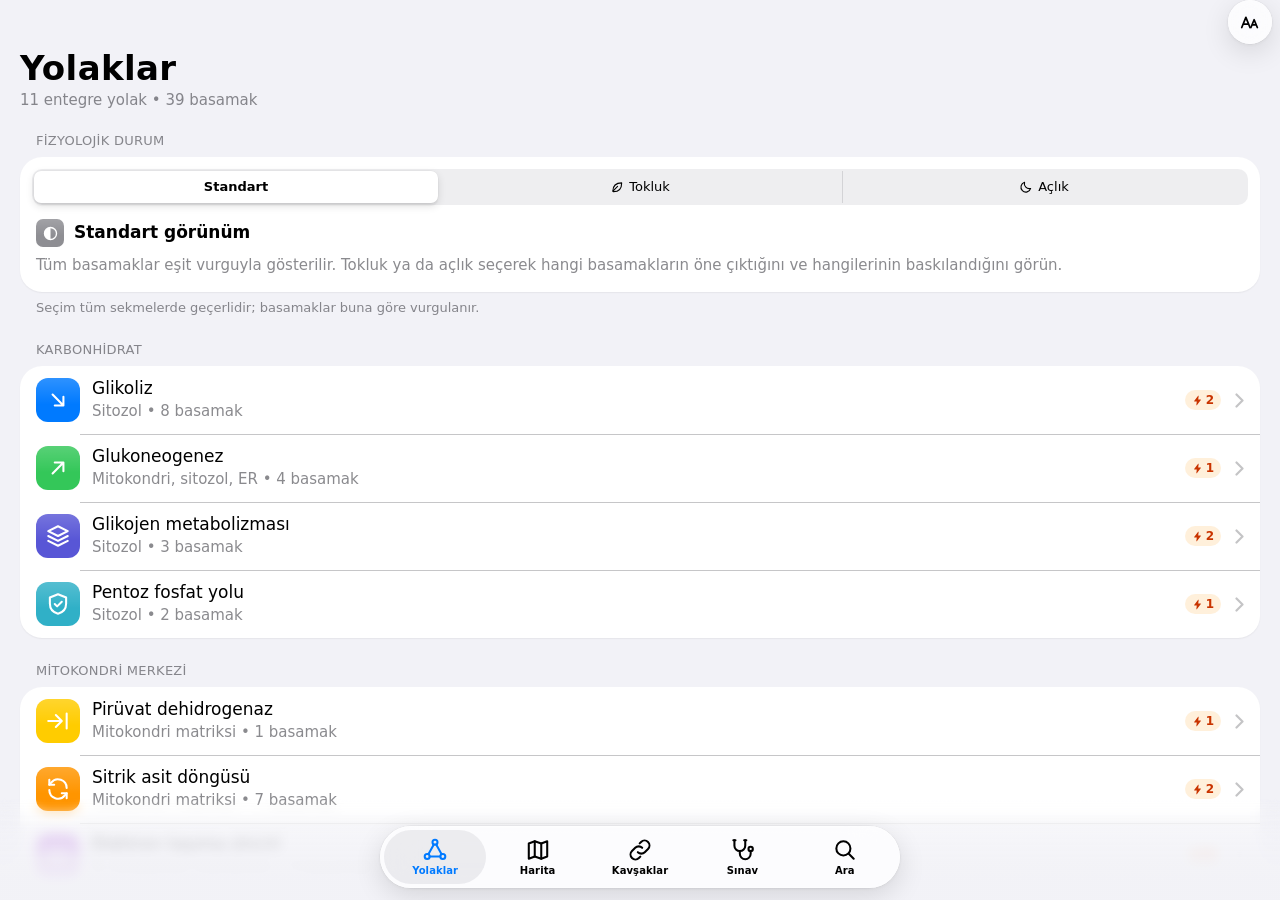
==== index.html @ 9efd6f94 "Metabolizma iPhone uygulaması: ilk yayın Entegre metabolizma yolakları atlası (PWA): yolaklar, harit" ====
<!DOCTYPE html>
<html lang="tr">
<head>
  <meta charset="UTF-8">
  <meta name="viewport" content="width=device-width, initial-scale=1, viewport-fit=cover">
  <meta name="apple-mobile-web-app-capable" content="yes">
  <meta name="mobile-web-app-capable" content="yes">
  <meta name="apple-mobile-web-app-status-bar-style" content="default">
  <meta name="apple-mobile-web-app-title" content="Metabolizma">
  <meta name="theme-color" content="#F2F2F7">
  <meta name="format-detection" content="telephone=no">
  <meta name="description" content="Entegre metabolizma yolakları, şema dışı (+) aktivatör ve (−) inhibitör regülasyonu, kavşaklar ve klinik korelasyon atlası.">
  <title>Metabolizma</title>
  <link rel="manifest" href="manifest.webmanifest">
  <link rel="apple-touch-icon" href="icon-180.png">
  <link rel="icon" type="image/png" sizes="192x192" href="icon-192.png">
  <style>
/* ==== tokens.css ==== */
/* =====================================================================
   METABOLİZMA — Tasarım Dili Token'ları
   iOS sistem renkleri, Dynamic Type ölçeği, 4pt ızgara, materyaller, hareket.
   Tüm bileşenler YALNIZCA bu değişkenleri kullanır; ham renk yazılmaz.
   ===================================================================== */

:root {
  color-scheme: light dark;

  /* ---- Etiket (metin) renkleri ---- */
  --label: #000000;
  --label-2: rgba(60, 60, 67, 0.60);
  --label-3: rgba(60, 60, 67, 0.30);
  --label-4: rgba(60, 60, 67, 0.18);

  /* ---- Arka planlar (gruplu) ---- */
  --bg: #F2F2F7;              /* systemGroupedBackground */
  --bg-elevated: #FFFFFF;     /* secondarySystemGroupedBackground — kart/hücre */
  --bg-elevated-2: #F2F2F7;   /* tertiarySystemGroupedBackground — kart içi kutu */
  --bg-plain: #FFFFFF;        /* systemBackground */

  /* ---- Dolgular & ayırıcılar ---- */
  --fill: rgba(120, 120, 128, 0.20);
  --fill-2: rgba(120, 120, 128, 0.16);
  --fill-3: rgba(118, 118, 128, 0.12);
  --fill-4: rgba(116, 116, 128, 0.08);
  --separator: rgba(60, 60, 67, 0.29);
  --separator-opaque: #C6C6C8;

  /* ---- Sistem renkleri ---- */
  --red: #FF3B30;
  --orange: #FF9500;
  --yellow: #FFCC00;
  --green: #34C759;
  --mint: #00C7BE;
  --teal: #30B0C7;
  --cyan: #32ADE6;
  --blue: #007AFF;
  --indigo: #5856D6;
  --purple: #AF52DE;
  --pink: #FF2D55;
  --brown: #A2845E;
  --gray: #8E8E93;

  /* Renkli metin (beyaz zemin üstünde okunur koyu tonlar) */
  --green-text: #248A3D;
  --red-text: #D70015;
  --orange-text: #C93400;
  --purple-text: #8944AB;
  --indigo-text: #3634A3;
  --teal-text: #0071A4;

  /* ---- Anlamsal roller (uygulamaya özgü) ---- */
  --tint: var(--blue);                 /* uygulama vurgu rengi */
  --activator: var(--green);           /* (+) şema dışı aktivatör */
  --activator-text: var(--green-text);
  --inhibitor: var(--red);             /* (−) şema dışı inhibitör / toksin */
  --inhibitor-text: var(--red-text);
  --rate: var(--orange);               /* ⚡ hız kısıtlayıcı basamak */
  --rate-text: var(--orange-text);
  --junction: var(--teal);             /* kavşak / yolak köprüsü */
  --junction-text: var(--teal-text);
  --clinical: var(--purple);           /* klinik korelasyon */
  --clinical-text: var(--purple-text);
  --fed: var(--green);                 /* tokluk / insülin */
  --fasting: var(--indigo);            /* açlık / glukagon */
  --fasting-text: var(--indigo-text);

  /* Renkli yumuşak zemin (rozet / kutu arka planı) */
  --tint-soft: color-mix(in srgb, var(--tint) 12%, transparent);
  --activator-soft: color-mix(in srgb, var(--activator) 13%, transparent);
  --inhibitor-soft: color-mix(in srgb, var(--inhibitor) 11%, transparent);
  --rate-soft: color-mix(in srgb, var(--rate) 14%, transparent);
  --junction-soft: color-mix(in srgb, var(--junction) 13%, transparent);
  --clinical-soft: color-mix(in srgb, var(--clinical) 11%, transparent);
  --fasting-soft: color-mix(in srgb, var(--fasting) 13%, transparent);

  /* ---- Materyaller (Liquid Glass) ---- */
  --glass-bg: rgba(255, 255, 255, 0.72);
  --glass-bg-strong: rgba(249, 249, 251, 0.86);
  --glass-border: rgba(255, 255, 255, 0.65);
  --glass-edge: rgba(0, 0, 0, 0.06);
  --glass-blur: saturate(180%) blur(22px);
  --bar-bg: rgba(242, 242, 247, 0.80);   /* kaydırınca beliren gezinti çubuğu */
  --scrim: rgba(0, 0, 0, 0.22);
  --sheet-bg: #F2F2F7;
  --sheet-card: #FFFFFF;
  --sheet-card-2: #F2F2F7;

  /* ---- Gölgeler ---- */
  --shadow-1: 0 1px 2px rgba(0, 0, 0, 0.04), 0 1px 1px rgba(0, 0, 0, 0.02);
  --shadow-float: 0 8px 28px rgba(0, 0, 0, 0.12), 0 1px 4px rgba(0, 0, 0, 0.06);
  --shadow-sheet: 0 -6px 40px rgba(0, 0, 0, 0.16);

  /* ---- Tipografi (Dynamic Type "Large" ölçeği; 1rem = Body) ---- */
  --font: -apple-system, BlinkMacSystemFont, "SF Pro Text", "SF Pro", system-ui, "Helvetica Neue", "Segoe UI", Roboto, sans-serif;
  --font-rounded: ui-rounded, "SF Pro Rounded", -apple-system, system-ui, sans-serif;
  --font-mono: ui-monospace, "SF Mono", SFMono-Regular, Menlo, Consolas, monospace;
  --ts: 1;  /* kullanıcı yazı boyutu çarpanı (Görünüm ayarı) */
  --fs-large-title: calc(2.000rem * var(--ts));   /* 34 */
  --fs-title1:      calc(1.647rem * var(--ts));   /* 28 */
  --fs-title2:      calc(1.294rem * var(--ts));   /* 22 */
  --fs-title3:      calc(1.176rem * var(--ts));   /* 20 */
  --fs-headline:    calc(1.000rem * var(--ts));   /* 17 semibold */
  --fs-body:        calc(1.000rem * var(--ts));   /* 17 */
  --fs-callout:     calc(0.941rem * var(--ts));   /* 16 */
  --fs-subhead:     calc(0.882rem * var(--ts));   /* 15 */
  --fs-footnote:    calc(0.765rem * var(--ts));   /* 13 */
  --fs-caption1:    calc(0.706rem * var(--ts));   /* 12 */
  --fs-caption2:    calc(0.647rem * var(--ts));   /* 11 */

  /* ---- Boşluk (4pt ızgara) ---- */
  --s1: 4px;  --s2: 8px;  --s3: 12px; --s4: 16px;
  --s5: 20px; --s6: 24px; --s8: 32px; --s10: 40px;
  --margin: 16px;            /* yatay sayfa kenar boşluğu */

  /* ---- Köşe yarıçapları (sürekli eğri hissi için büyük değerler) ---- */
  --r-xs: 6px;    /* rozet */
  --r-sm: 10px;   /* kart içi kutu */
  --r-md: 14px;   /* küçük kart, ikon karesi büyük */
  --r-lg: 22px;   /* gruplu liste bölümü, kart */
  --r-xl: 28px;   /* hero, sheet */
  --r-pill: 999px;

  /* ---- Ölçüler ---- */
  --nav-h: 44px;
  --tabbar-h: 62px;
  --tabbar-gap: 8px;
  --safe-top: env(safe-area-inset-top, 0px);
  --safe-bottom: env(safe-area-inset-bottom, 0px);
  --safe-left: env(safe-area-inset-left, 0px);
  --safe-right: env(safe-area-inset-right, 0px);
  --content-bottom: calc(var(--tabbar-h) + max(var(--safe-bottom), 12px) + var(--s6));

  /* ---- Hareket ---- */
  --ease-ios: cubic-bezier(0.32, 0.72, 0, 1);      /* push / sheet */
  --ease-out: cubic-bezier(0.22, 1, 0.36, 1);
  --spring: cubic-bezier(0.34, 1.36, 0.64, 1);     /* hafif sıçrama */
  --dur-1: 120ms;   /* dokunma geri bildirimi */
  --dur-2: 240ms;   /* küçük geçiş */
  --dur-3: 420ms;   /* sayfa push/pop */
  --dur-4: 500ms;   /* sheet */
}

@media (min-width: 428px) { :root { --margin: 20px; } }

/* ---------------------------- KOYU MOD ------------------------------- */
@media (prefers-color-scheme: dark) {
  :root:not([data-theme="light"]) {
    --label: #FFFFFF;
    --label-2: rgba(235, 235, 245, 0.60);
    --label-3: rgba(235, 235, 245, 0.30);
    --label-4: rgba(235, 235, 245, 0.16);
    --bg: #000000;
    --bg-elevated: #1C1C1E;
    --bg-elevated-2: #2C2C2E;
    --bg-plain: #000000;
    --fill: rgba(120, 120, 128, 0.36);
    --fill-2: rgba(120, 120, 128, 0.32);
    --fill-3: rgba(118, 118, 128, 0.24);
    --fill-4: rgba(118, 118, 128, 0.18);
    --separator: rgba(84, 84, 88, 0.60);
    --separator-opaque: #38383A;
    --red: #FF453A; --orange: #FF9F0A; --yellow: #FFD60A; --green: #30D158;
    --mint: #63E6E2; --teal: #40C8E0; --cyan: #64D2FF; --blue: #0A84FF;
    --indigo: #5E5CE6; --purple: #BF5AF2; --pink: #FF375F; --brown: #AC8E68;
    --green-text: #30D158; --red-text: #FF6961; --orange-text: #FFB340;
    --purple-text: #DA8FFF; --indigo-text: #9F9DFF; --teal-text: #5DE6FF;
    --glass-bg: rgba(40, 40, 44, 0.62);
    --glass-bg-strong: rgba(30, 30, 32, 0.84);
    --glass-border: rgba(255, 255, 255, 0.14);
    --glass-edge: rgba(0, 0, 0, 0.5);
    --bar-bg: rgba(18, 18, 20, 0.78);
    --scrim: rgba(0, 0, 0, 0.48);
  --sheet-bg: #1C1C1E;
  --sheet-card: #2C2C2E;
  --sheet-card-2: #3A3A3C;
    --sheet-bg: #1C1C1E;
    --sheet-card: #2C2C2E;
    --sheet-card-2: #3A3A3C;
    --shadow-1: none;
    --shadow-float: 0 10px 30px rgba(0, 0, 0, 0.55), 0 1px 4px rgba(0, 0, 0, 0.4);
    --shadow-sheet: 0 -6px 40px rgba(0, 0, 0, 0.6);
  }
}
:root[data-theme="dark"] {
  --label: #FFFFFF;
  --label-2: rgba(235, 235, 245, 0.60);
  --label-3: rgba(235, 235, 245, 0.30);
  --label-4: rgba(235, 235, 245, 0.16);
  --bg: #000000;
  --bg-elevated: #1C1C1E;
  --bg-elevated-2: #2C2C2E;
  --bg-plain: #000000;
  --fill: rgba(120, 120, 128, 0.36);
  --fill-2: rgba(120, 120, 128, 0.32);
  --fill-3: rgba(118, 118, 128, 0.24);
  --fill-4: rgba(118, 118, 128, 0.18);
  --separator: rgba(84, 84, 88, 0.60);
  --separator-opaque: #38383A;
  --red: #FF453A; --orange: #FF9F0A; --yellow: #FFD60A; --green: #30D158;
  --mint: #63E6E2; --teal: #40C8E0; --cyan: #64D2FF; --blue: #0A84FF;
  --indigo: #5E5CE6; --purple: #BF5AF2; --pink: #FF375F; --brown: #AC8E68;
  --green-text: #30D158; --red-text: #FF6961; --orange-text: #FFB340;
  --purple-text: #DA8FFF; --indigo-text: #9F9DFF; --teal-text: #5DE6FF;
  --glass-bg: rgba(40, 40, 44, 0.62);
  --glass-bg-strong: rgba(30, 30, 32, 0.84);
  --glass-border: rgba(255, 255, 255, 0.14);
  --glass-edge: rgba(0, 0, 0, 0.5);
  --bar-bg: rgba(18, 18, 20, 0.78);
  --scrim: rgba(0, 0, 0, 0.48);
  --sheet-bg: #1C1C1E;
  --sheet-card: #2C2C2E;
  --sheet-card-2: #3A3A3C;
  --shadow-1: none;
  --shadow-float: 0 10px 30px rgba(0, 0, 0, 0.55), 0 1px 4px rgba(0, 0, 0, 0.4);
  --shadow-sheet: 0 -6px 40px rgba(0, 0, 0, 0.6);
}

@media (prefers-reduced-motion: reduce) {
  :root { --dur-1: 0ms; --dur-2: 0ms; --dur-3: 0ms; --dur-4: 0ms; }
}

/* ==== components.css ==== */
/* =====================================================================
   METABOLİZMA — Bileşen Kütüphanesi
   Kabuk, gezinti, sekme çubuğu, gruplu listeler, rozetler, kontroller, sheet.
   ===================================================================== */

*, *::before, *::after { box-sizing: border-box; }
html {
  font-size: 17px;
  -webkit-text-size-adjust: 100%;
  text-size-adjust: 100%;
  -webkit-tap-highlight-color: transparent;
  height: 100%;
  background: var(--bg);
}
html.ios-dynamic-type { font: -apple-system-body; }
body {
  margin: 0;
  height: 100%;
  overflow: hidden;
  overscroll-behavior: none;
  background: var(--bg);
  color: var(--label);
  font-family: var(--font);
  font-size: var(--fs-body);
  line-height: 1.294;
  -webkit-font-smoothing: antialiased;
  -moz-osx-font-smoothing: grayscale;
  font-feature-settings: "kern";
}
button { font: inherit; color: inherit; background: none; border: 0; padding: 0; margin: 0; cursor: pointer; text-align: inherit; }
input { font: inherit; color: inherit; }
img, svg { display: block; }
:focus-visible { outline: 2px solid var(--tint); outline-offset: 2px; border-radius: 6px; }
::selection { background: color-mix(in srgb, var(--tint) 28%, transparent); }

/* ---- Tipografi sınıfları ---- */
.t-large-title { font-size: var(--fs-large-title); line-height: 1.206; font-weight: 700; letter-spacing: 0.011em; }
.t-title1 { font-size: var(--fs-title1); line-height: 1.214; font-weight: 700; }
.t-title2 { font-size: var(--fs-title2); line-height: 1.273; font-weight: 700; }
.t-title3 { font-size: var(--fs-title3); line-height: 1.25; font-weight: 600; }
.t-headline { font-size: var(--fs-headline); line-height: 1.294; font-weight: 600; }
.t-body { font-size: var(--fs-body); line-height: 1.38; }
.t-callout { font-size: var(--fs-callout); line-height: 1.375; }
.t-subhead { font-size: var(--fs-subhead); line-height: 1.4; }
.t-footnote { font-size: var(--fs-footnote); line-height: 1.385; }
.t-caption1 { font-size: var(--fs-caption1); line-height: 1.333; }
.t-caption2 { font-size: var(--fs-caption2); line-height: 1.2; letter-spacing: 0.006em; }
.t-mono { font-family: var(--font-mono); font-size: 0.94em; }
.t-rounded { font-family: var(--font-rounded); }
.c-2 { color: var(--label-2); }
.c-3 { color: var(--label-3); }
.c-tint { color: var(--tint); }
.c-act { color: var(--activator-text); }
.c-inh { color: var(--inhibitor-text); }
.c-rate { color: var(--rate-text); }
.c-jn { color: var(--junction-text); }
.c-clin { color: var(--clinical-text); }
.w-semibold { font-weight: 600; }
.w-bold { font-weight: 700; }
.reading { font-size: var(--fs-body); line-height: 1.47; } /* uzun okuma metni */
.hidden { display: none !important; }
.sr-only { position: absolute; width: 1px; height: 1px; overflow: hidden; clip: rect(0 0 0 0); white-space: nowrap; }

mark.hl {
  background: color-mix(in srgb, var(--yellow) 45%, transparent);
  color: inherit;
  border-radius: 3px;
  padding: 0 1px;
}

/* =====================================================================
   KABUK: sekmeler, gezinti yığını, sayfalar
   ===================================================================== */
#app { position: fixed; inset: 0; overflow: hidden; background: var(--bg); transition: transform var(--dur-4) var(--ease-ios), border-radius var(--dur-4) var(--ease-ios); }
html.has-sheet-large { background: #000; }
html.has-sheet-large body { background: #000; }
html.has-sheet-large #app { transform: translateY(calc(var(--safe-top) * 0.35)) scale(0.92); border-radius: 22px; }
.tab-scene { position: absolute; inset: 0; visibility: hidden; }
.tab-scene.is-active { visibility: visible; }

.page {
  position: absolute; inset: 0;
  background: var(--bg);
  will-change: transform;
  contain: layout paint;
}
.page.is-plain { background: var(--bg-plain); }
/* iOS 26 kaydırma kenarı efekti: içerik alttaki yüzen çubukların altında yumuşakça kaybolur */
.page::after {
  content: ""; position: absolute; left: 0; right: 0; bottom: 0; z-index: 15;
  height: calc(var(--tabbar-h) + max(var(--safe-bottom), 12px) + 28px);
  --edge: var(--bg);
  background: linear-gradient(to bottom, color-mix(in srgb, var(--edge) 0%, transparent), color-mix(in srgb, var(--edge) 70%, transparent) 30%, color-mix(in srgb, var(--edge) 92%, transparent) 60%, var(--edge));
  -webkit-backdrop-filter: blur(6px); backdrop-filter: blur(6px);
  -webkit-mask-image: linear-gradient(to bottom, transparent, #000 35%);
  mask-image: linear-gradient(to bottom, transparent, #000 35%);
  pointer-events: none;
}
.page.is-plain::after { --edge: var(--bg-plain); }
.page.has-toolbar::after { height: calc(var(--tabbar-h) + max(var(--safe-bottom), 12px) + 90px); }
.page.is-fullbleed::after { display: none; }
.page-scroll {
  position: absolute; inset: 0;
  overflow-y: auto; overflow-x: hidden;
  -webkit-overflow-scrolling: touch;
  overscroll-behavior-y: contain;
  padding-top: calc(var(--safe-top) + var(--nav-h));
  padding-bottom: var(--content-bottom);
  padding-left: var(--safe-left);
  padding-right: var(--safe-right);
}
.page.is-fullbleed .page-scroll { padding: 0; overflow: hidden; }
.page-content { padding: 0 var(--margin); }
.page-content.is-flush { padding: 0; }

/* push / pop geçişleri (iOS paralaks) */
.page.anim { transition: transform var(--dur-3) var(--ease-ios), filter var(--dur-3) var(--ease-ios); }
.page.is-offright { transform: translate3d(100%, 0, 0); }
.page.is-behind { transform: translate3d(-28%, 0, 0); filter: brightness(0.92); pointer-events: none; }
.page.is-current { transform: translate3d(0, 0, 0); }
.page.is-current.has-shadow { box-shadow: -10px 0 30px rgba(0, 0, 0, 0.12); }

/* ---- Gezinti çubuğu ---- */
.navbar {
  position: absolute; top: 0; left: 0; right: 0; z-index: 20;
  height: calc(var(--safe-top) + var(--nav-h));
  padding: var(--safe-top) calc(var(--s2) + var(--safe-right)) 0 calc(var(--s2) + var(--safe-left));
  display: grid;
  grid-template-columns: minmax(0, 1fr) auto minmax(0, 1fr);
  align-items: center;
  gap: var(--s2);
  pointer-events: none;
}
.navbar > * { pointer-events: auto; }
.navbar::before {
  content: ""; position: absolute; inset: 0; z-index: -1;
  background: var(--bar-bg);
  -webkit-backdrop-filter: var(--glass-blur); backdrop-filter: var(--glass-blur);
  border-bottom: 0.5px solid var(--separator);
  opacity: 0; transition: opacity var(--dur-2) ease;
}
.navbar.is-scrolled::before, .navbar.is-solid::before { opacity: 1; }
.navbar.is-clear::before { display: none; }
.nav-leading { display: flex; align-items: center; justify-self: start; min-width: 0; gap: var(--s2); }
.nav-trailing { display: flex; align-items: center; justify-self: end; gap: var(--s2); }
.nav-title {
  font-size: 17px; font-weight: 600; line-height: 22px;
  white-space: nowrap; overflow: hidden; text-overflow: ellipsis;
  max-width: 56vw; text-align: center;
  opacity: 0; transform: translateY(4px);
  transition: opacity var(--dur-2) ease, transform var(--dur-2) var(--ease-out);
}
.navbar.is-scrolled .nav-title, .navbar.show-title .nav-title { opacity: 1; transform: none; }

/* Liquid Glass dairesel buton */
.glass-btn {
  height: 44px; min-width: 44px; padding: 0 12px;
  display: inline-flex; align-items: center; justify-content: center; gap: 6px;
  border-radius: var(--r-pill);
  background: var(--glass-bg);
  -webkit-backdrop-filter: var(--glass-blur); backdrop-filter: var(--glass-blur);
  box-shadow: inset 0 0 0 0.5px var(--glass-border), 0 0 0 0.5px var(--glass-edge), var(--shadow-float);
  color: var(--label);
  font-size: 17px; font-weight: 500;
  transition: transform var(--dur-1) ease, background var(--dur-1) ease;
}
.glass-btn.is-icon { width: 44px; padding: 0; }
.glass-btn.is-tint { color: var(--tint); }
.glass-btn:active { transform: scale(0.92); }
.glass-btn svg { width: 22px; height: 22px; }
.glass-btn.is-on { background: var(--tint); color: #fff; }

/* Büyük başlık bloğu */
.large-title-wrap { padding: var(--s1) var(--margin) var(--s2); }
.large-title-wrap .t-large-title { margin: 0; }
.large-title-sub { margin: 2px 0 0; color: var(--label-2); font-size: var(--fs-subhead); }

/* ---- Sekme çubuğu (yüzen kapsül) ---- */
.tabbar {
  position: fixed; z-index: 60;
  left: calc(var(--margin) + var(--safe-left));
  right: calc(var(--margin) + var(--safe-right));
  bottom: max(calc(var(--safe-bottom) - 6px), 12px);
  height: var(--tabbar-h);
  max-width: 520px; margin: 0 auto;
  display: grid; grid-auto-flow: column; grid-auto-columns: 1fr;
  padding: 4px;
  border-radius: var(--r-pill);
  background: var(--glass-bg);
  -webkit-backdrop-filter: var(--glass-blur); backdrop-filter: var(--glass-blur);
  box-shadow: inset 0 0 0 0.5px var(--glass-border), 0 0 0 0.5px var(--glass-edge), var(--shadow-float);
  transition: transform var(--dur-3) var(--ease-ios), opacity var(--dur-2) ease;
}
.tabbar.is-hidden { transform: translateY(140%); opacity: 0; pointer-events: none; }
.tab-item {
  position: relative;
  display: flex; flex-direction: column; align-items: center; justify-content: center; gap: 2px;
  border-radius: var(--r-pill);
  color: var(--label);
  font-size: 10px; font-weight: 600; letter-spacing: 0.01em;
  transition: color var(--dur-2) ease, transform var(--dur-1) ease;
}
.tab-item svg { width: 26px; height: 26px; }
.tab-item::before {
  content: ""; position: absolute; inset: 0; z-index: -1;
  border-radius: inherit; background: var(--fill-3);
  opacity: 0; transform: scale(0.85);
  transition: opacity var(--dur-2) ease, transform var(--dur-2) var(--spring);
}
.tab-item.is-active { color: var(--tint); }
.tab-item.is-active::before { opacity: 1; transform: none; }
.tab-item:active { transform: scale(0.94); }

/* =====================================================================
   GRUPLU LİSTE (inset grouped)
   ===================================================================== */
.section { margin: 0 0 var(--s6); }
.section-header {
  margin: 0 var(--s4) 7px;
  font-size: var(--fs-footnote); line-height: 18px;
  color: var(--label-2); text-transform: uppercase; letter-spacing: 0.02em; font-weight: 400;
}
.section-header.is-prominent {
  margin: 0 var(--s1) var(--s2);
  text-transform: none; letter-spacing: 0;
  font-size: var(--fs-title3); line-height: 1.25; font-weight: 700; color: var(--label);
}
.section-footer { margin: 7px var(--s4) 0; font-size: var(--fs-footnote); line-height: 1.385; color: var(--label-2); }
.list {
  background: var(--bg-elevated);
  border-radius: var(--r-lg);
  overflow: hidden;
  box-shadow: var(--shadow-1);
}
.row {
  position: relative;
  display: flex; align-items: center; gap: var(--s3);
  min-height: 44px; width: 100%;
  padding: 11px var(--s4);
  text-align: left; color: var(--label);
  transition: background-color var(--dur-1) ease;
}
.row.is-tall { padding-top: 12px; padding-bottom: 12px; align-items: center; }
.row.is-top { align-items: flex-start; }
button.row:active, a.row:active, .row.is-tappable:active { background: var(--fill-3); transition: none; }
.row + .row::before {
  content: ""; position: absolute; top: 0; right: 0;
  left: var(--row-inset, var(--s4));
  border-top: 0.5px solid var(--separator);
}
.list.has-icons { --row-inset: 60px; }
.row-body { flex: 1; min-width: 0; }
.row-title { font-size: var(--fs-body); line-height: 1.294; }
.row-subtitle { font-size: var(--fs-subhead); line-height: 1.333; color: var(--label-2); margin-top: 2px; }
.row-subtitle.is-clamp { display: -webkit-box; -webkit-line-clamp: 2; -webkit-box-orient: vertical; overflow: hidden; }
.row-value { font-size: var(--fs-body); color: var(--label-2); flex-shrink: 0; }
.row-chevron { width: 9px; height: 15px; color: var(--label-3); flex-shrink: 0; margin-left: 2px; }
.row-accessory { display: flex; align-items: center; gap: 6px; flex-shrink: 0; }

/* Ayarlar uygulaması tarzı renkli ikon karesi */
.icon-tile {
  width: 30px; height: 30px; flex-shrink: 0;
  border-radius: 8px;
  display: grid; place-items: center;
  color: #fff; background: var(--tile, var(--gray));
  background-image: linear-gradient(180deg, rgba(255,255,255,0.18), rgba(255,255,255,0) 60%);
}
.icon-tile svg { width: 19px; height: 19px; }
.icon-tile.is-lg { width: 44px; height: 44px; border-radius: 12px; }
.icon-tile.is-lg svg { width: 26px; height: 26px; }
.icon-tile.is-xl { width: 64px; height: 64px; border-radius: 16px; }
.icon-tile.is-xl svg { width: 36px; height: 36px; }
.icon-tile.is-num { font-family: var(--font-rounded); font-weight: 700; font-size: 15px; }

/* =====================================================================
   KART, ROZET, ÇİP
   ===================================================================== */
.card {
  background: var(--bg-elevated);
  border-radius: var(--r-lg);
  padding: var(--s4);
  box-shadow: var(--shadow-1);
}
.card + .card { margin-top: var(--s3); }
.inset-box { background: var(--bg-elevated-2); border-radius: var(--r-sm); padding: var(--s3); }
.stack > * + * { margin-top: var(--s3); }
.stack-sm > * + * { margin-top: var(--s2); }
.hstack { display: flex; align-items: center; gap: var(--s2); }
.wrap { flex-wrap: wrap; }
.spacer { flex: 1; }

.badge {
  display: inline-flex; align-items: center; gap: 4px;
  height: 22px; padding: 0 8px;
  border-radius: var(--r-pill);
  font-size: var(--fs-caption1); font-weight: 600; line-height: 1; white-space: nowrap;
  background: var(--fill-3); color: var(--label-2);
}
.badge svg { width: 12px; height: 12px; }
.badge.is-rate { background: var(--rate-soft); color: var(--rate-text); }
.badge.is-act { background: var(--activator-soft); color: var(--activator-text); }
.badge.is-inh { background: var(--inhibitor-soft); color: var(--inhibitor-text); }
.badge.is-jn { background: var(--junction-soft); color: var(--junction-text); }
.badge.is-clin { background: var(--clinical-soft); color: var(--clinical-text); }
.badge.is-fed { background: var(--activator-soft); color: var(--activator-text); }
.badge.is-fast { background: var(--fasting-soft); color: var(--fasting-text); }
.badge.is-tint { background: var(--tint-soft); color: var(--tint); }
.badge.is-muted { background: var(--fill-4); color: var(--label-3); }

/* (+) / (−) işaret dairesi */
.sign {
  display: inline-grid; place-items: center; flex-shrink: 0;
  width: 20px; height: 20px; border-radius: 50%;
  font-family: var(--font-rounded); font-weight: 800; font-size: 14px; line-height: 1;
  color: #fff;
}
.sign.is-act { background: var(--activator); }
.sign.is-inh { background: var(--inhibitor); }
.sign.is-sm { width: 16px; height: 16px; font-size: 12px; }
.sign.is-lg { width: 28px; height: 28px; font-size: 18px; }

.chip {
  display: inline-flex; align-items: center; gap: 6px;
  height: 34px; padding: 0 14px;
  border-radius: var(--r-pill);
  background: var(--bg-elevated);
  box-shadow: inset 0 0 0 0.5px var(--separator);
  font-size: var(--fs-subhead); font-weight: 500; color: var(--label);
  white-space: nowrap;
  transition: transform var(--dur-1) ease, background var(--dur-1) ease;
}
.chip:active { transform: scale(0.95); background: var(--fill-3); }
.chip.is-on { background: var(--tint); color: #fff; box-shadow: none; }
.chip-row { display: flex; gap: var(--s2); overflow-x: auto; scrollbar-width: none; padding: 2px var(--margin); margin: 0 calc(-1 * var(--margin)); }
.chip-row::-webkit-scrollbar { display: none; }

/* =====================================================================
   KONTROLLER
   ===================================================================== */
/* Segmentli kontrol */
.segmented {
  position: relative;
  display: grid; grid-auto-flow: column; grid-auto-columns: 1fr;
  padding: 2px; border-radius: 9px; height: 32px;
  background: var(--fill-3);
  isolation: isolate;
}
.segmented.is-lg { height: 36px; border-radius: 10px; }
.segmented-thumb {
  position: absolute; top: 2px; bottom: 2px; left: 2px; z-index: -1;
  border-radius: 7px;
  background: var(--bg-plain);
  box-shadow: 0 3px 8px rgba(0, 0, 0, 0.12), 0 3px 1px rgba(0, 0, 0, 0.04), 0 0 0 0.5px rgba(0, 0, 0, 0.04);
  transition: transform var(--dur-3) var(--ease-ios), width var(--dur-3) var(--ease-ios);
}
:root[data-theme="dark"] .segmented-thumb { background: #636366; }
@media (prefers-color-scheme: dark) { :root:not([data-theme="light"]) .segmented-thumb { background: #636366; } }
.segmented button {
  display: flex; align-items: center; justify-content: center; gap: 5px;
  font-size: 13px; font-weight: 500; color: var(--label);
  white-space: nowrap; overflow: hidden; text-overflow: ellipsis; padding: 0 6px;
  transition: font-weight var(--dur-2);
}
.segmented button[aria-checked="true"] { font-weight: 600; }
.segmented button svg { width: 14px; height: 14px; }
.segmented button + button { box-shadow: inset 0.5px 0 0 var(--separator); }
.segmented button[aria-checked="true"], .segmented button[aria-checked="true"] + button { box-shadow: none; }

/* Arama alanı */
.search-field {
  display: flex; align-items: center; gap: 6px;
  height: 36px; padding: 0 8px;
  border-radius: 10px;
  background: var(--fill-3);
  color: var(--label-2);
}
.search-field.is-lg { height: 44px; border-radius: var(--r-pill); padding: 0 14px; background: var(--bg-elevated); box-shadow: var(--shadow-1); }
.search-field svg { width: 17px; height: 17px; flex-shrink: 0; }
.search-field input {
  flex: 1; min-width: 0; height: 100%;
  border: 0; outline: 0; background: transparent;
  font-size: 17px; color: var(--label);
  -webkit-appearance: none; appearance: none;
}
.search-field input::placeholder { color: var(--label-2); }
.search-field input::-webkit-search-cancel-button { display: none; }
.search-clear { width: 22px; height: 22px; display: grid; place-items: center; color: var(--label-3); }
.search-clear svg { width: 17px; height: 17px; }

/* Düğmeler */
.btn {
  display: inline-flex; align-items: center; justify-content: center; gap: 8px;
  height: 50px; padding: 0 20px;
  border-radius: var(--r-pill);
  font-size: 17px; font-weight: 600;
  transition: transform var(--dur-1) ease, opacity var(--dur-1) ease;
}
.btn:active { transform: scale(0.97); opacity: 0.85; }
.btn svg { width: 20px; height: 20px; }
.btn.is-block { display: flex; width: 100%; }
.btn.is-sm { height: 34px; padding: 0 14px; font-size: 15px; }
.btn.is-filled { background: var(--tint); color: #fff; }
.btn.is-tinted { background: var(--tint-soft); color: var(--tint); }
.btn.is-gray { background: var(--fill-3); color: var(--label); }
.btn.is-plain { color: var(--tint); height: 44px; padding: 0 8px; }
.btn[disabled] { opacity: 0.35; pointer-events: none; }

/* Anahtar (toggle) */
.switch { position: relative; width: 51px; height: 31px; flex-shrink: 0; }
.switch input { position: absolute; inset: 0; opacity: 0; margin: 0; cursor: pointer; z-index: 1; }
.switch-track { position: absolute; inset: 0; border-radius: 999px; background: var(--fill); transition: background var(--dur-2) ease; }
.switch-track::after {
  content: ""; position: absolute; top: 2px; left: 2px;
  width: 27px; height: 27px; border-radius: 50%; background: #fff;
  box-shadow: 0 3px 8px rgba(0, 0, 0, 0.15), 0 3px 1px rgba(0, 0, 0, 0.06);
  transition: transform var(--dur-3) var(--ease-ios);
}
.switch input:checked + .switch-track { background: var(--green); }
.switch input:checked + .switch-track::after { transform: translateX(20px); }

/* Boş durum */
.empty { text-align: center; padding: var(--s10) var(--s6); color: var(--label-2); }
.empty svg { width: 48px; height: 48px; margin: 0 auto var(--s3); color: var(--label-3); }
.empty-title { font-size: var(--fs-title3); font-weight: 700; color: var(--label); margin-bottom: 4px; }

/* =====================================================================
   SHEET (alt sayfa)
   ===================================================================== */
.sheet-scrim {
  position: fixed; inset: 0; z-index: 80;
  background: var(--scrim);
  opacity: 0; transition: opacity var(--dur-4) var(--ease-ios);
}
.sheet-scrim.is-open { opacity: 1; }
.sheet-scrim.is-passive { background: transparent; pointer-events: none; }
.sheet {
  position: fixed; z-index: 81;
  left: 0; right: 0; bottom: 0;
  max-width: 600px; margin: 0 auto;
  height: calc(100% - var(--safe-top) - 10px);
  background: var(--sheet-bg);
  --bg: var(--sheet-bg);
  --bg-elevated: var(--sheet-card);
  --bg-elevated-2: var(--sheet-card-2);
  border-radius: var(--r-xl) var(--r-xl) 0 0;
  box-shadow: var(--shadow-sheet);
  display: flex; flex-direction: column;
  transform: translate3d(0, 100%, 0);
  transition: transform var(--dur-4) var(--ease-ios);
  will-change: transform;
  touch-action: none;
}
.sheet.is-floating { left: 8px; right: 8px; bottom: max(var(--safe-bottom), 8px); border-radius: 34px; overflow: hidden; }
.sheet.is-dragging { transition: none; }
.sheet-grabber { flex-shrink: 0; height: 22px; display: grid; place-items: center; cursor: grab; }
.sheet-grabber::before { content: ""; width: 36px; height: 5px; border-radius: 3px; background: var(--label-3); }
.sheet-header {
  flex-shrink: 0;
  display: grid; grid-template-columns: 1fr auto 1fr; align-items: center;
  padding: 0 var(--s3) var(--s2);
}
.sheet-header .sheet-title { font-size: 17px; font-weight: 600; text-align: center; padding: 0 var(--s2); white-space: nowrap; overflow: hidden; text-overflow: ellipsis; }
.sheet-header .sheet-close { justify-self: end; }
.sheet-close .glass-btn, .sheet-header .glass-btn { height: 36px; min-width: 36px; width: 36px; box-shadow: none; background: var(--fill-3); color: var(--label-2); -webkit-backdrop-filter: none; backdrop-filter: none; }
.sheet-close .glass-btn svg { width: 16px; height: 16px; }
.sheet-body {
  flex: 1; min-height: 0;
  overflow-y: auto; -webkit-overflow-scrolling: touch; overscroll-behavior: contain;
  padding: var(--s2) var(--margin) calc(var(--safe-bottom) + var(--s6));
  touch-action: pan-y;
}

/* =====================================================================
   ALT ARAÇ ÇUBUĞU (sayfa içi, sekme çubuğunun üstünde yüzer)
   ===================================================================== */
.float-toolbar {
  position: absolute; z-index: 25;
  left: calc(var(--margin) + var(--safe-left)); right: calc(var(--margin) + var(--safe-right));
  bottom: calc(var(--tabbar-h) + max(calc(var(--safe-bottom) - 6px), 12px) + 10px);
  display: flex; align-items: center; justify-content: space-between; gap: var(--s2);
  pointer-events: none;
}
.float-toolbar > * { pointer-events: auto; }
.page.has-toolbar .page-scroll { padding-bottom: calc(var(--content-bottom) + 56px); }

/* Toast */
.toast {
  position: fixed; z-index: 90; left: 50%; top: calc(var(--safe-top) + 8px);
  transform: translate(-50%, -140%);
  padding: 10px 18px; border-radius: var(--r-pill);
  background: var(--glass-bg-strong);
  -webkit-backdrop-filter: var(--glass-blur); backdrop-filter: var(--glass-blur);
  box-shadow: inset 0 0 0 0.5px var(--glass-border), var(--shadow-float);
  font-size: 15px; font-weight: 600;
  transition: transform var(--dur-4) var(--ease-ios);
  white-space: nowrap; max-width: 90vw; overflow: hidden; text-overflow: ellipsis;
}
.toast.is-on { transform: translate(-50%, 0); }

/* Vurgu animasyonu (bir öğeye atlandığında) */
@keyframes flashRing {
  0% { box-shadow: 0 0 0 0 color-mix(in srgb, var(--tint) 55%, transparent); }
  100% { box-shadow: 0 0 0 14px transparent; }
}
.flash { animation: flashRing 0.9s var(--ease-out) 2; }

/* Ekran yüklenirken içerik giriş animasyonu */
@keyframes riseIn { from { opacity: 0; transform: translateY(8px); } to { opacity: 1; transform: none; } }
.rise-in { animation: riseIn var(--dur-3) var(--ease-out) both; }

@media (hover: hover) {
  button.row:hover, a.row:hover { background: var(--fill-4); }
}
@media print {
  .tabbar, .navbar, .float-toolbar { display: none !important; }
  body, #app { position: static; overflow: visible; height: auto; }
  .page, .page-scroll { position: static; overflow: visible; }
}

/* =====================================================================
   UYARI (alert) ve EYLEM MENÜSÜ (action sheet)
   ===================================================================== */
.dialog-scrim {
  position: fixed; inset: 0; z-index: 95;
  background: var(--scrim);
  opacity: 0; transition: opacity var(--dur-2) ease;
}
.dialog-scrim.is-open { opacity: 1; }
.alert {
  position: fixed; z-index: 96; left: 50%; top: 50%;
  width: min(300px, calc(100vw - 56px));
  transform: translate(-50%, -50%) scale(1.12); opacity: 0;
  border-radius: 26px; overflow: hidden;
  background: var(--glass-bg-strong);
  -webkit-backdrop-filter: var(--glass-blur); backdrop-filter: var(--glass-blur);
  box-shadow: inset 0 0 0 0.5px var(--glass-border), var(--shadow-float);
  transition: transform var(--dur-3) var(--spring), opacity var(--dur-2) ease;
  text-align: center;
}
.alert.is-open { transform: translate(-50%, -50%) scale(1); opacity: 1; }
.alert-body { padding: 20px 18px 16px; }
.alert-title { font-size: 17px; font-weight: 600; line-height: 22px; }
.alert-msg { margin-top: 4px; font-size: 13px; line-height: 18px; color: var(--label-2); }
.alert-actions { display: grid; grid-auto-flow: column; grid-auto-columns: 1fr; gap: 8px; padding: 0 14px 14px; }
.alert-actions.is-stacked { grid-auto-flow: row; }
.alert-btn {
  height: 44px; border-radius: var(--r-pill);
  background: var(--fill-3); color: var(--label);
  font-size: 17px; font-weight: 500;
  transition: transform var(--dur-1) ease, background var(--dur-1) ease;
}
.alert-btn:active { transform: scale(0.96); background: var(--fill); }
.alert-btn.is-default { background: var(--tint); color: #fff; font-weight: 600; }
.alert-btn.is-destructive { color: var(--red); }
.action-sheet {
  position: fixed; z-index: 96;
  left: calc(8px + var(--safe-left)); right: calc(8px + var(--safe-right));
  bottom: max(var(--safe-bottom), 8px);
  max-width: 520px; margin: 0 auto;
  transform: translateY(120%);
  transition: transform var(--dur-4) var(--ease-ios);
}
.action-sheet.is-open { transform: none; }
.action-group {
  border-radius: 22px; overflow: hidden;
  background: var(--glass-bg-strong);
  -webkit-backdrop-filter: var(--glass-blur); backdrop-filter: var(--glass-blur);
  box-shadow: inset 0 0 0 0.5px var(--glass-border), var(--shadow-float);
}
.action-group + .action-group { margin-top: 8px; }
.action-head { padding: 14px 18px 12px; text-align: center; border-bottom: 0.5px solid var(--separator); }
.action-head .alert-title { font-size: 13px; font-weight: 600; color: var(--label-2); line-height: 18px; }
.action-head .alert-msg { font-size: 13px; }
.action-item {
  display: flex; align-items: center; justify-content: center; gap: 10px;
  width: 100%; min-height: 56px; padding: 10px 18px;
  font-size: 18px; color: var(--tint); text-align: center;
  transition: background var(--dur-1) ease;
}
.action-item + .action-item { border-top: 0.5px solid var(--separator); }
.action-item:active { background: var(--fill-3); }
.action-item .action-sub { display: block; font-size: 13px; color: var(--label-2); margin-top: 2px; }
.action-item.is-cancel { font-weight: 600; }
.action-item.is-destructive { color: var(--red); }
.action-item.has-icon { justify-content: flex-start; text-align: left; }
.action-item.has-icon .icon-tile { flex-shrink: 0; }

/* ==== views/pathways.css ==== */
/* =====================================================================
   YOLAKLAR (pw-)
   ===================================================================== */
.pw-list-lg { --row-inset: 72px; }
.pw-mini { height: 20px; padding: 0 7px; gap: 3px; }
.pw-mini svg { width: 11px; height: 11px; }

/* ---- Fizyolojik durum kartı ---- */
.pw-state { padding: 12px; }
.pw-state-body { padding: 14px 4px 4px; }
.pw-state-head { display: flex; align-items: center; gap: 10px; }
.pw-state-head .icon-tile { width: 28px; height: 28px; border-radius: 7px; }
.pw-state-head .icon-tile svg { width: 17px; height: 17px; }
.pw-state-text { margin: 8px 0 0; }
.pw-focus { margin-top: 12px; }
.pw-focus-chips { display: flex; flex-wrap: wrap; gap: 6px; margin-top: 6px; }

/* ---- Yolak üst bilgi kartı ---- */
.pw-head { padding: 16px; }
.pw-head-top { display: flex; gap: 14px; align-items: center; }
.pw-head-text { flex: 1; min-width: 0; }
.pw-head-title { margin: 0; line-height: 1.22; overflow-wrap: anywhere; }
.pw-comp { display: flex; align-items: flex-start; gap: 5px; margin-top: 6px; color: var(--label-2); font-size: var(--fs-footnote); line-height: 1.35; }
.pw-comp svg { width: 14px; height: 14px; flex-shrink: 0; margin-top: 1px; color: var(--label-2); }
.pw-label { font-size: var(--fs-footnote); font-weight: 600; color: var(--label-2); margin-bottom: 4px; }
.pw-eq-wrap { margin-top: 16px; }
.pw-eq { font-family: var(--font-mono); font-size: 0.86rem; line-height: 1.5; overflow-wrap: anywhere; word-break: break-word; }
.pw-bridges { margin-top: 16px; }
.pw-bridge { display: flex; gap: 12px; align-items: flex-start; padding: 12px 0; border-top: 0.5px solid var(--separator); }
.pw-bridge:last-child { padding-bottom: 0; }
.pw-bridge > div { min-width: 0; overflow-wrap: anywhere; }
.pw-bridge .icon-tile { margin-top: 1px; }
.pw-note {
  display: flex; gap: 10px; align-items: flex-start;
  margin-top: 14px; padding: 11px 12px; border-radius: var(--r-sm);
  font-size: var(--fs-subhead); line-height: 1.38;
}
.pw-note svg { width: 18px; height: 18px; flex-shrink: 0; margin-top: 1px; }
.pw-note.is-fed { background: var(--activator-soft); color: var(--activator-text); }
.pw-note.is-fast { background: var(--fasting-soft); color: var(--fasting-text); }
.pw-spacer { height: var(--s6); }

.pw-sec .section-header, .pw-steps-sec .section-header { display: flex; align-items: center; gap: 8px; }
.pw-sec .section-header svg { width: 22px; height: 22px; }
.pw-sec.is-jn .section-header svg { color: var(--junction); }
.pw-sec.is-clin .section-header svg { color: var(--clinical); }
.pw-count { margin-left: auto; font-size: var(--fs-subhead); font-weight: 500; color: var(--label-2); }

/* ---- Sürekli omurga ---- */
.pw-spine { position: relative; }
.pw-node-row { display: grid; grid-template-columns: 28px minmax(0, 1fr); column-gap: 10px; }
.pw-rail { position: relative; }
.pw-rail::before {
  content: ""; position: absolute; left: 50%; top: 30px; bottom: -6px; width: 2px; margin-left: -1px;
  background: color-mix(in srgb, var(--pw-c) 55%, transparent); border-radius: 1px;
}
.pw-node-row:last-child .pw-rail::before { display: none; }
.pw-node {
  position: relative; z-index: 1;
  display: grid; place-items: center;
  width: 28px; height: 28px; margin-top: 12px; border-radius: 50%;
  background: var(--pw-c); color: #fff;
  font-family: var(--font-rounded); font-weight: 700; font-size: 13px;
  box-shadow: 0 0 0 4px var(--bg);
}
.pw-step {
  display: flex; flex-direction: column; align-items: stretch; gap: 4px;
  width: 100%; margin-bottom: 12px; padding: 14px 14px 12px;
  background: var(--bg-elevated); border-radius: var(--r-lg); box-shadow: var(--shadow-1);
  text-align: left; color: var(--label);
  transition: transform var(--dur-1) ease, opacity var(--dur-2) ease;
}
.pw-node-row:last-child .pw-step { margin-bottom: 0; }
.pw-step:active { transform: scale(0.98); }
.pw-step.is-suppressed { opacity: 0.5; }
.pw-step-name { font-size: var(--fs-headline); font-weight: 600; line-height: 1.25; }
.pw-step-note { font-size: var(--fs-footnote); color: var(--label-2); line-height: 1.35; display: -webkit-box; -webkit-line-clamp: 2; -webkit-box-orient: vertical; overflow: hidden; }
.pw-step-rx { margin-top: 6px; font-size: var(--fs-subhead); line-height: 1.38; overflow-wrap: anywhere; }
.pw-step-rx .pw-sub { color: var(--label-2); }
.pw-step-rx .pw-rx-arrow { display: inline-block; width: 13px; height: 13px; margin: 0 5px; vertical-align: -1px; color: var(--label-3); }
.pw-step-rx .pw-prod { font-weight: 600; }
.pw-step-enz { font-size: var(--fs-footnote); color: var(--label-2); line-height: 1.35; margin-top: 2px; display: -webkit-box; -webkit-line-clamp: 2; -webkit-box-orient: vertical; overflow: hidden; overflow-wrap: anywhere; }
.pw-step-foot { display: flex; align-items: center; justify-content: space-between; gap: 8px; margin-top: 8px; min-height: 22px; }
.pw-step-badges { display: flex; flex-wrap: wrap; gap: 6px; min-width: 0; }
.pw-counts { display: flex; align-items: center; gap: 10px; flex-shrink: 0; margin-left: auto; }
.pw-cnt { display: inline-flex; align-items: center; gap: 4px; font-size: var(--fs-footnote); font-weight: 600; color: var(--label-2); font-variant-numeric: tabular-nums; }

/* ---- Adım sayfası: üst bilgi ---- */
.pw-sh { padding: 8px 4px 20px; }
.pw-chip {
  display: inline-flex; align-items: center; gap: 8px; min-height: 44px; padding: 0 12px 0 10px; margin-left: -2px;
  border-radius: var(--r-pill); background: var(--bg-elevated); box-shadow: var(--shadow-1);
  font-size: var(--fs-subhead); font-weight: 600;
  transition: transform var(--dur-1) ease, background var(--dur-1) ease;
}
.pw-chip:active { transform: scale(0.97); background: var(--fill-3); }
.pw-chip .icon-tile { width: 26px; height: 26px; border-radius: 7px; }
.pw-chip .icon-tile svg { width: 16px; height: 16px; }
.pw-chip .row-chevron { width: 7px; height: 12px; margin-left: 2px; }
.pw-sh-step { margin-top: 16px; font-size: var(--fs-subhead); line-height: 1.35; color: var(--label-2); }
.pw-sh-name { font-weight: 600; color: var(--pw-c); filter: saturate(1.1); }
.pw-sh-enz { margin: 4px 0 0; overflow-wrap: anywhere; letter-spacing: 0; }
.pw-sh-sub { margin: 6px 0 0; }
.pw-cof { display: flex; gap: 8px; align-items: flex-start; margin-top: 12px; font-size: var(--fs-subhead); line-height: 1.38; color: var(--label-2); }
.pw-cof svg { width: 16px; height: 16px; flex-shrink: 0; margin-top: 2px; }
.pw-cof > div { min-width: 0; overflow-wrap: anywhere; }
.pw-cof > div > div + div { margin-top: 2px; }
.pw-sh-badges { display: flex; flex-wrap: wrap; gap: 6px; }
.pw-sh-badges:not(:empty) { margin-top: 14px; }

/* ---- Tepkime diyagramı ---- */
.pw-rx-card { padding: 20px 16px 18px; }
.pw-rx { display: flex; flex-direction: column; align-items: stretch; }
.pw-rx-box {
  display: flex; flex-direction: column; align-items: center; gap: 3px; text-align: center;
  padding: 11px 14px; border-radius: var(--r-md);
  background: var(--bg-elevated-2);
}
.pw-rx-cap { font-size: var(--fs-caption2); font-weight: 600; letter-spacing: 0.04em; text-transform: uppercase; color: var(--label-2); }
.pw-rx-txt { font-size: var(--fs-subhead); line-height: 1.35; overflow-wrap: anywhere; max-width: 100%; }
.pw-rx-box.is-prod .pw-rx-txt { font-weight: 600; }
.pw-rx-box.is-prod { background: color-mix(in srgb, var(--pw-c) 9%, var(--bg-elevated-2)); }
.pw-rx-down { width: 20px; height: 30px; align-self: center; margin: 4px 0; color: var(--label-3); flex-shrink: 0; }
.pw-rx-mid { display: grid; grid-template-columns: minmax(58px, 1fr) minmax(0, 2.15fr) minmax(58px, 1fr); align-items: center; gap: 4px; }
.pw-rx-side { display: flex; flex-direction: column; align-items: center; gap: 2px; min-width: 0; }
.pw-rx-side > span { font-size: var(--fs-caption1); font-weight: 600; line-height: 1.2; text-align: center; white-space: nowrap; }
.pw-rx-side.is-act { color: var(--activator-text); }
.pw-rx-side.is-inh { color: var(--inhibitor-text); }
.pw-ar { width: 100%; max-width: 76px; height: auto; }
.pw-ar.is-act { color: var(--activator); }
.pw-ar.is-inh { color: var(--inhibitor); }
.pw-rx-enz {
  position: relative; display: grid; place-items: center; text-align: center;
  min-height: 56px; padding: 10px 8px; border-radius: var(--r-pill);
  background: color-mix(in srgb, var(--pw-c) 16%, var(--bg-elevated));
  box-shadow: inset 0 0 0 1.5px var(--pw-c);
  font-size: 0.85rem; font-weight: 600; line-height: 1.22; overflow-wrap: break-word; hyphens: manual;
}
.pw-rx-enz.is-rate { box-shadow: inset 0 0 0 2.5px var(--rate), 0 0 0 4px var(--rate-soft); }
.pw-rx-enz > span:not(.pw-rx-bolt) { min-width: 0; }
.pw-rx-bolt {
  position: absolute; top: -9px; right: 4px; width: 24px; height: 24px; border-radius: 50%;
  display: grid; place-items: center; background: var(--rate); color: #fff;
  box-shadow: 0 0 0 3px var(--bg-elevated);
}
.pw-rx-bolt svg { width: 13px; height: 13px; }

/* ---- Düzenleyici listeleri ---- */
.pw-reg { padding-top: 13px; padding-bottom: 13px; }
.pw-reg > .sign { margin-top: 1px; }
.pw-reg .row-body { display: block; }
.pw-reg-label { display: block; font-size: var(--fs-caption1); font-weight: 600; line-height: 1.3; margin-bottom: 2px; }
.pw-reg-body { display: block; font-size: var(--fs-callout); line-height: 1.42; overflow-wrap: anywhere; }
.pw-reg-body .sign { vertical-align: -3px; margin: 0 1px; }

/* ---- Bağlantılar ---- */
.pw-conn-list .row { padding-top: 12px; padding-bottom: 12px; }
.pw-conn-list .icon-tile { margin-top: 1px; }
.pw-conn-text { display: block; font-size: var(--fs-callout); line-height: 1.4; overflow-wrap: anywhere; }
.pw-conn-list .row-subtitle { margin-top: 3px; font-size: var(--fs-footnote); }

/* ---- Klinik ---- */
.pw-clin { padding: 18px 18px 0; }
.pw-clin-kicker { font-size: var(--fs-caption1); font-weight: 600; color: var(--clinical-text); margin-bottom: 6px; }
.pw-clin-title { margin: 0 0 10px; line-height: 1.3; overflow-wrap: anywhere; }
.pw-clin .reading { margin: 0 0 14px; overflow-wrap: anywhere; hyphens: auto; -webkit-hyphens: auto; text-wrap: pretty; }

/* ---- Alt araç çubuğu ---- */
.pw-tb { padding: 0 16px 0 10px; }
.pw-tb[data-tb=next] { padding: 0 10px 0 16px; }
.pw-tb[disabled] { opacity: 0.4; pointer-events: none; }
.pw-tb span { font-size: 16px; font-weight: 600; }
.pw-tb svg { width: 20px; height: 20px; }
.pw-tb-count { pointer-events: none; padding: 0 16px; font-size: 15px; font-weight: 600; font-variant-numeric: tabular-nums; color: var(--label-2); }

/* ---- Simgeler ---- */
.pw-glyph { width: 56px; display: grid; place-items: center; flex-shrink: 0; }
.pw-glyph .pw-ar { width: 56px; }
.pw-legend-list { --row-inset: 84px; }
.pw-swatch { width: 44px; height: 44px; border-radius: 12px; flex-shrink: 0; background: color-mix(in srgb, var(--pw-c) 30%, transparent); box-shadow: inset 0 0 0 2px var(--pw-c); }
.row-title ~ .row-subtitle { overflow-wrap: anywhere; }
.page-content > .section:first-child, .page-content > .card:first-child { margin-top: 14px; }
.pw-conn-list .row-chevron { align-self: center; }
.pw-eq { font-size: 0.8rem; }
.pw-conn-text .sign { vertical-align: -3px; }

/* Klinik korelasyon özeti (dokunulabilir kart) */
.pw-clin.is-tappable { cursor: pointer; transition: transform var(--dur-1) ease, background var(--dur-1) ease; }
.pw-clin.is-tappable:active { transform: scale(0.985); background: color-mix(in srgb, var(--clinical) 6%, var(--bg-elevated)); }
.pw-clin-chips { display: flex; flex-wrap: wrap; gap: 6px; margin: 2px 0 12px; }
.pw-clin-chip {
  display: inline-flex; align-items: center; gap: 5px; max-width: 100%;
  min-height: 28px; padding: 4px 10px; border-radius: var(--r-pill);
  background: var(--clinical-soft); color: var(--clinical-text);
  font-size: var(--fs-footnote); font-weight: 600; line-height: 1.25;
}
.pw-clin-chip svg { width: 14px; height: 14px; flex-shrink: 0; }
.pw-clin-full { border-top: 0.5px solid var(--separator); padding-top: 12px; margin-top: 2px; }
.pw-clin-foot {
  display: flex; align-items: center; justify-content: space-between; gap: 12px;
  margin: 0 -18px; padding: 0 18px; border-top: 0.5px solid var(--separator);
  min-height: 48px;
}
.pw-clin-more { min-height: 44px; padding: 0; color: var(--tint); font-size: var(--fs-subhead); font-weight: 500; }
.pw-clin-go { display: inline-flex; align-items: center; gap: 3px; color: var(--clinical-text); font-size: var(--fs-subhead); font-weight: 600; }
.pw-clin-go svg { width: 14px; height: 14px; }

/* ==== views/map.css ==== */
/* =====================================================================
   HARİTA — sınıf öneki: map-
   ===================================================================== */
.map-page .navbar { display: none; }

.map-root {
  position: absolute; inset: 0; overflow: hidden;
  background: var(--bg);
  --map-sh: rgba(30, 30, 60, 0.13);
  -webkit-user-select: none; user-select: none;
  -webkit-touch-callout: none;
}
@media (prefers-color-scheme: dark) {
  :root:not([data-theme="light"]) .map-root { --map-sh: transparent; }
}
:root[data-theme="dark"] .map-root { --map-sh: transparent; }

.map-vp {
  position: absolute; inset: 0;
  touch-action: none;
  cursor: grab;
  background-color: var(--bg);
  background-image: radial-gradient(circle, var(--label-4) 1.1px, transparent 1.6px);
  background-size: 40px 40px;
  overflow: hidden;
}
.map-vp.is-grab { cursor: grabbing; }
.map-svg { position: absolute; inset: 0; width: 100%; height: 100%; display: block; overflow: hidden; font-family: var(--font); touch-action: none; }
.map-world { transform-origin: 0 0; will-change: transform; }
.map-zones, .map-edges, .map-regs { pointer-events: none; }

/* ---- Yakınlık seviyeleri: kalın çizgi ölçüsü ---- */
.lv-0 { --ew: 7px; --rw: 7px; --nw: 2.6px; }
.lv-1 { --ew: 4.2px; --rw: 4px; --nw: 1.5px; }
.lv-2 { --ew: 2.8px; --rw: 2.6px; --nw: 1px; }
.lv-3 { --ew: 2.2px; --rw: 2.2px; --nw: 0.8px; }

/* ---- Bölgeler ---- */
.map-zone rect {
  fill: color-mix(in srgb, var(--zc) 7%, transparent);
  stroke: color-mix(in srgb, var(--zc) 26%, transparent);
  stroke-width: 1.5px;
}
.map-zl, .map-zs, .map-zf { fill: color-mix(in srgb, var(--zc) 78%, var(--label)); }
.map-zl { font-size: 25px; font-weight: 700; letter-spacing: 0.07em; }
.map-zs { font-size: 17px; font-weight: 500; fill: var(--label-2); }
.map-zf { display: none; font-size: 64px; font-weight: 800; letter-spacing: 0.04em; }
.lv-0 .map-zl, .lv-0 .map-zs, .lv-1 .map-zl, .lv-1 .map-zs { display: none; }
.lv-0 .map-zf, .lv-1 .map-zf { display: block; }
.lv-1 .map-zf { font-size: 54px; }

/* ---- Bağlantılar ---- */
.map-edge {
  fill: none;
  stroke: var(--ec);
  stroke-opacity: 0.7;
  stroke-width: var(--ew);
  stroke-linecap: round;
  transition: opacity 0.2s ease;
}
.map-edge.is-dashed { stroke-dasharray: calc(var(--ew) * 3.2) calc(var(--ew) * 2.4); stroke-linecap: butt; }
.map-ah { fill-opacity: 0.85; stroke: none; }
.map-elabel { transition: opacity 0.2s ease; }
.map-elabel rect { fill: var(--bg-elevated); stroke: var(--separator); stroke-width: 0.5px; }
.map-elabel text { fill: var(--label-2); font-weight: 500; text-anchor: middle; }
.lv-0 .map-elabel, .lv-1 .map-elabel, .lv-2 .map-elabel { display: none; }

/* ---- Düğümler ---- */
.map-node { cursor: pointer; transition: opacity 0.2s ease; }
.map-hit { fill: transparent; }
.map-sh { fill: var(--map-sh); }
.map-card { fill: var(--bg-elevated); stroke: var(--separator); stroke-width: var(--nw); }
.map-tint { fill: var(--pc); opacity: 0; pointer-events: none; }
.lv-0 .map-tint { opacity: 0.5; }
.lv-1 .map-tint { opacity: 0.16; }
.map-strip { fill: var(--pc); pointer-events: none; }
.map-ring { fill: none; stroke: var(--pc); stroke-width: calc(var(--rw) * 1); pointer-events: none; }
.map-ring.is-rate { stroke: var(--orange); }
.k-rate .map-ring.is-rate { stroke-width: var(--rw); }
.k-hub .map-card { fill: var(--bg-elevated); }
.map-t { fill: var(--label); font-weight: 600; text-anchor: middle; pointer-events: none; }
.k-hub .map-t { font-weight: 700; }
.map-s { fill: var(--label-2); font-weight: 400; text-anchor: middle; pointer-events: none; }
.lv-0 .map-t, .lv-0 .map-s, .lv-1 .map-s { display: none; }
.map-bolt { pointer-events: none; }
.map-bolt circle { fill: var(--orange); }
.map-bolt path { fill: #fff; }
.map-selring { fill: none; stroke: var(--tint); stroke-width: 3.5px; opacity: 0; pointer-events: none; transition: opacity 0.15s ease; }
.lv-0 .map-selring, .lv-1 .map-selring { stroke-width: 7px; }
.map-node.is-sel .map-selring { opacity: 1; }
.has-sel .map-node:not(.is-rel) { opacity: 0.4; }
.has-sel .map-edge-g:not(.is-rel) { opacity: 0.25; }
.has-sel .map-reg:not(.is-rel) { opacity: 0.25; }
.map-edge-g, .map-reg { transition: opacity 0.2s ease; }

/* ---- Düzenleyici (şema dışı) çağrıları ---- */
.map-regbox { stroke-width: 1px; }
.map-reg.is-act .map-regbox { fill: color-mix(in srgb, var(--activator) 11%, var(--bg-elevated)); stroke: color-mix(in srgb, var(--activator) 50%, transparent); }
.map-reg.is-inh .map-regbox { fill: color-mix(in srgb, var(--inhibitor) 9%, var(--bg-elevated)); stroke: color-mix(in srgb, var(--inhibitor) 45%, transparent); }
.map-regcap { font-size: 9.5px; font-weight: 700; letter-spacing: 0.03em; }
.map-reg.is-act .map-regcap { fill: var(--activator-text); }
.map-reg.is-inh .map-regcap { fill: var(--inhibitor-text); }
.map-regtx { font-size: 11px; font-weight: 500; fill: var(--label); }
.map-regline { fill: none; stroke-width: 2px; stroke-linecap: round; }
.map-reg.is-act .map-regline { stroke: var(--activator); }
.map-reg.is-inh .map-regline { stroke: var(--inhibitor); }
.map-regline.is-bar { stroke-width: 3px; }
.map-regarrow { stroke: none; }
.map-reg.is-act .map-regarrow { fill: var(--activator); }
.map-regdot { stroke: var(--bg-elevated); stroke-width: 1.5px; }
.map-reg.is-act .map-regdot { fill: var(--activator); }
.map-reg.is-inh .map-regdot { fill: var(--inhibitor); }
.map-regsign { fill: #fff; font-size: 14px; font-weight: 800; text-anchor: middle; font-family: var(--font-rounded); }
.lv-0 .map-regs, .lv-1 .map-regs, .no-reg .map-regs { display: none; }

/* ---- Cam kontroller ---- */
.map-title, .map-ctrl, .map-scale {
  position: absolute; z-index: 5;
  background: var(--glass-bg);
  -webkit-backdrop-filter: var(--glass-blur); backdrop-filter: var(--glass-blur);
  box-shadow: inset 0 0 0 0.5px var(--glass-border), 0 0 0 0.5px var(--glass-edge), var(--shadow-float);
}
.map-title {
  top: calc(var(--safe-top) + 8px);
  left: calc(var(--margin) + var(--safe-left));
  height: 46px; padding: 0 18px;
  border-radius: 23px;
  display: flex; flex-direction: column; justify-content: center;
  pointer-events: none;
  max-width: calc(100% - 2 * var(--margin) - 44px - 12px - var(--safe-left) - var(--safe-right));
}
.map-title-main { font-size: 16px; line-height: 19px; font-weight: 600; letter-spacing: -0.01em; white-space: nowrap; overflow: hidden; text-overflow: ellipsis; }
.map-title-sub { font-size: var(--fs-caption1); line-height: 14px; color: var(--label-2); white-space: nowrap; overflow: hidden; text-overflow: ellipsis; }

.map-ctrl {
  top: calc(var(--safe-top) + 8px);
  right: calc(var(--margin) + var(--safe-right));
  width: 46px; border-radius: 23px;
  display: flex; flex-direction: column; overflow: hidden;
}
.map-ctrl button {
  position: relative;
  width: 46px; height: 46px; flex-shrink: 0;
  display: grid; place-items: center;
  color: var(--label);
  transition: background-color var(--dur-1) ease, color var(--dur-1) ease;
}
.map-ctrl button + button::before {
  content: ""; position: absolute; top: 0; left: 11px; right: 11px;
  border-top: 0.5px solid var(--separator);
}
.map-ctrl button:active { background: var(--fill-3); transition: none; }
.map-ctrl button svg { width: 22px; height: 22px; }
.map-ctrl button.is-off { color: var(--label-2); }
.map-ctrl button[data-act="legend"] { color: var(--tint); }

.map-scale {
  left: calc(var(--margin) + var(--safe-left));
  bottom: calc(var(--tabbar-h) + max(calc(var(--safe-bottom) - 6px), 12px) + 14px);
  height: 28px; padding: 0 12px; border-radius: 14px;
  display: flex; align-items: center;
  font-size: var(--fs-caption1); font-weight: 600; font-variant-numeric: tabular-nums;
  color: var(--label-2);
  opacity: 0; transform: translateY(4px); pointer-events: none;
  transition: opacity 0.35s ease, transform 0.35s var(--ease-out);
}
.map-scale.is-on { opacity: 1; transform: none; transition-duration: 0.1s; }

/* ---- Düğüm sayfası ---- */
.map-sh-head { margin: 0 var(--s1) var(--s4); }
.map-sh-title { margin-top: var(--s3); }
.map-sh-sub { margin-top: 4px; }
.map-pwchip {
  display: inline-flex; align-items: center; gap: 8px;
  height: 36px; padding: 0 12px 0 3px; border-radius: var(--r-pill);
  background: var(--bg-elevated); box-shadow: var(--shadow-1);
  font-size: var(--fs-subhead); font-weight: 600;
}
.map-pwchip .icon-tile { width: 30px; height: 30px; border-radius: 15px; }
.map-pwchip .icon-tile svg { width: 17px; height: 17px; }
.map-actions { display: grid; gap: var(--s2); margin-bottom: var(--s6); }
.map-regcard { padding: var(--s3) var(--s4); }
.map-reggrp + .map-reggrp { margin-top: var(--s3); padding-top: var(--s3); border-top: 0.5px solid var(--separator); }
.map-reglab { font-size: var(--fs-footnote); color: var(--label-2); margin-bottom: 6px; font-weight: 500; }
.map-pills { display: flex; flex-wrap: wrap; gap: 6px; }
.map-pill {
  display: inline-flex; align-items: center; gap: 6px;
  min-height: 30px; padding: 4px 11px 4px 6px; border-radius: var(--r-pill);
  font-size: var(--fs-subhead); line-height: 1.2; font-weight: 500;
}
.map-pill.is-act { background: var(--activator-soft); color: var(--activator-text); }
.map-pill.is-inh { background: var(--inhibitor-soft); color: var(--inhibitor-text); }
.map-hubcard { padding: var(--s4) 0 0; overflow: hidden; }
.map-hubhead { display: flex; align-items: center; gap: var(--s3); padding: 0 var(--s4) var(--s3); }
.map-hubhead-tx { min-width: 0; }
.map-hubcard .section { margin: 0 var(--s3) var(--s3); }
.map-hubcard .section-header { margin-left: var(--s1); }
.map-hubcard .list { background: var(--bg-elevated-2); box-shadow: none; border-radius: var(--r-md); }
.map-li { position: relative; display: flex; gap: 10px; align-items: flex-start; padding: 10px 14px; font-size: var(--fs-subhead); line-height: 1.35; }
.map-li + .map-li::before, .map-more::before { content: ""; position: absolute; top: 0; left: 40px; right: 0; border-top: 0.5px solid var(--separator); }
.map-li-ic { flex-shrink: 0; width: 20px; height: 20px; margin-top: 1px; display: grid; place-items: center; }
.map-li-ic svg { width: 16px; height: 16px; }
.map-li-ic.is-in { color: var(--activator-text); }
.map-li-ic.is-out { color: var(--rate-text); }
.map-li-tx { min-width: 0; overflow-wrap: anywhere; }
.map-more { position: relative; display: flex; width: 100%; align-items: center; min-height: 44px; padding: 0 14px 0 44px; color: var(--tint); font-size: var(--fs-subhead); font-weight: 500; }
.map-more:active { background: var(--fill-3); }
.map-hubcard .section:last-child { margin-bottom: var(--s3); }

/* ---- Rehber ---- */
.map-sw {
  width: 30px; height: 30px; flex-shrink: 0; border-radius: 9px;
  background: color-mix(in srgb, var(--zc) 16%, var(--bg-elevated));
  box-shadow: inset 0 0 0 1.5px color-mix(in srgb, var(--zc) 55%, transparent);
}
.map-pv {
  position: relative; width: 30px; height: 20px; flex-shrink: 0; margin: 5px 0;
  background: var(--bg-elevated); box-shadow: inset 0 0 0 1px var(--separator-opaque);
}
.map-pv.is-met { border-radius: 10px; }
.map-pv.is-enz { border-radius: 6px; box-shadow: inset 0 0 0 1px var(--separator-opaque), inset 5px 0 0 -2px var(--tint); }
.map-pv.is-rate { border-radius: 6px; box-shadow: inset 0 0 0 2px var(--orange); }
.map-pv.is-hub { border-radius: 7px; box-shadow: inset 0 0 0 2px var(--tint); }
.map-pv-bolt { position: absolute; top: -7px; right: -6px; width: 14px; height: 14px; padding: 2px; border-radius: 50%; background: var(--orange); }
.map-pv-bolt path { fill: #fff; }
.map-lg-ic { width: 30px; flex-shrink: 0; display: grid; place-items: center; color: var(--label-2); }
.map-lg-ic svg { width: 22px; height: 22px; }
.map-lg-ic .sign { width: 22px; height: 22px; font-size: 15px; }

/* ==== views/hubs.css ==== */
/* Kavşaklar — önek: hub- */

/* Kavşak grafiği */
.hub-graph { padding: 14px 12px 6px; margin-bottom: var(--s6); overflow: hidden; }
.hub-graph-head { display: flex; justify-content: space-between; padding: 0 4px 2px; }
.hub-graph-body { position: relative; height: 168px; }
.hub-gline { position: absolute; left: 0; top: 0; width: 100%; height: 164px; overflow: visible; }
.hub-gline path {
  fill: none; stroke: var(--fill); stroke-width: 3; stroke-linecap: round; stroke-dasharray: 1 7;
}
.hub-gnode {
  position: absolute; transform: translate(-50%, -22px);
  width: 25%; min-height: 70px;
  display: flex; flex-direction: column; align-items: center; gap: 5px;
  text-align: center; transition: transform var(--dur-1) ease;
}
.hub-gnode:active { transform: translate(-50%, -22px) scale(0.93); }
.hub-gdot {
  width: 44px; height: 44px; border-radius: 50%;
  display: grid; place-items: center; flex-shrink: 0;
  font-family: var(--font-rounded); font-weight: 700; font-size: 17px; color: #fff;
  background: var(--tile); background-image: linear-gradient(180deg, rgba(255,255,255,0.2), rgba(255,255,255,0) 60%);
  box-shadow: 0 0 0 4px var(--bg-elevated);
}
.hub-glabel {
  font-size: var(--fs-caption2); line-height: 1.15; font-weight: 600; color: var(--label-2);
  max-width: 100%; overflow-wrap: anywhere;
}

/* Liste */
.hub-counts { display: inline-flex; gap: 8px; font-size: var(--fs-footnote); color: var(--label-3); font-variant-numeric: tabular-nums; }
.hub-counts span { display: inline-flex; align-items: center; gap: 2px; }
.hub-counts svg { width: 12px; height: 12px; }

/* Kavşak başlık kartı */
.hub-head { margin-bottom: var(--s6); }
.hub-head-top { display: flex; gap: var(--s3); align-items: center; }
.hub-head-body { min-width: 0; flex: 1; }
.hub-head-name { margin: 0; overflow-wrap: anywhere; }
.hub-head-meta { display: flex; flex-wrap: wrap; align-items: center; gap: 8px 12px; margin-top: var(--s3); }
.hub-comp { display: inline-flex; align-items: center; gap: 5px; font-size: var(--fs-subhead); color: var(--label-2); }
.hub-comp svg { width: 15px; height: 15px; flex-shrink: 0; }

/* Gelen / giden bölümleri */
.hub-flow .section-header { display: flex; align-items: center; gap: 6px; }
.hub-sec-ic { width: 18px; height: 18px; display: inline-grid; place-items: center; border-radius: 50%; color: #fff; }
.hub-sec-ic svg { width: 11px; height: 11px; }
.hub-sec-ic.is-in { background: var(--teal); }
.hub-sec-ic.is-out { background: var(--orange); }
.hub-item { padding-top: 12px; padding-bottom: 12px; }
.hub-item-label { display: block; font-size: var(--fs-subhead); font-weight: 600; color: var(--label); margin-bottom: 2px; }
.hub-item-text { display: block; font-size: var(--fs-callout); line-height: 1.38; overflow-wrap: anywhere; }
.hub-regs { display: flex; flex-direction: column; gap: 5px; margin-top: 8px; }
.hub-reg {
  display: block; padding: 6px 10px; border-radius: var(--r-sm);
  background: var(--bg-elevated-2); font-size: var(--fs-subhead); line-height: 1.4; color: var(--label);
  overflow-wrap: anywhere;
}
.hub-reg .sign { vertical-align: -3px; margin-right: 4px; }
.hub-item-tail { display: flex; gap: 6px; align-items: flex-start; margin-top: 8px; font-size: var(--fs-subhead); color: var(--label-2); }
.hub-item-tail svg { width: 14px; height: 14px; margin-top: 3px; flex-shrink: 0; color: var(--label-3); }
.hub-bolt svg { width: 17px; height: 17px; }

/* ==== views/enzymes.css ==== */
/* Enzimler — önek: enz- */
.enz-controls { display: flex; flex-direction: column; gap: 10px; margin: 4px 0 var(--s5); }

.enz-sec .section-header { display: flex; align-items: center; gap: 8px; }
.enz-dot { width: 9px; height: 9px; border-radius: 50%; flex-shrink: 0; }
.enz-hcount { margin-left: auto; color: var(--label-3); font-variant-numeric: tabular-nums; }

.enz-item { position: relative; }
.enz-item + .enz-item::before {
  content: ""; position: absolute; top: 0; right: 0; left: var(--s4);
  border-top: 0.5px solid var(--separator); z-index: 1;
}
.enz-row { padding: 0; align-items: stretch; gap: 0; }
.enz-row::before { display: none; }
.enz-open {
  flex: 1; min-width: 0; display: flex; align-items: center; gap: var(--s3);
  padding: 11px 0 11px var(--s4); min-height: 56px; text-align: left;
  transition: background-color var(--dur-1) ease;
}
.enz-open:active { background: var(--fill-3); transition: none; }
.enz-body { flex: 1; min-width: 0; }
.enz-title {
  display: -webkit-box; -webkit-line-clamp: 2; -webkit-box-orient: vertical; overflow: hidden;
  font-size: var(--fs-body); line-height: 1.294; font-weight: 600; overflow-wrap: anywhere;
}
.enz-more { color: var(--label-3); font-weight: 500; }
.enz-sub { display: -webkit-box; margin-top: 3px; overflow-wrap: anywhere; }
.enz-acc { display: flex; flex-direction: column; align-items: flex-end; gap: 3px; flex-shrink: 0; }
.enz-bolt svg { width: 16px; height: 16px; }
.enz-signs { display: inline-flex; gap: 6px; font-size: var(--fs-caption1); font-weight: 600; font-variant-numeric: tabular-nums; }
.enz-signs .is-act { color: var(--activator-text); }
.enz-signs .is-inh { color: var(--inhibitor-text); }
.enz-tog {
  width: 44px; flex-shrink: 0; display: grid; place-items: center; color: var(--label-3);
  transition: background-color var(--dur-1) ease;
}
.enz-tog svg { width: 16px; height: 16px; transition: transform var(--dur-2) var(--ease-ios); }
.enz-item.is-open .enz-tog svg { transform: rotate(180deg); }
.enz-tog:active { background: var(--fill-3); }

.enz-detail {
  margin: 0 var(--s4) var(--s3); padding: var(--s3);
  background: var(--bg-elevated-2); border-radius: var(--r-sm);
  display: flex; flex-direction: column; gap: var(--s3);
}
.enz-expanding .enz-detail { animation: riseIn var(--dur-2) var(--ease-out) both; }
.enz-dlabel {
  display: flex; align-items: center; gap: 6px;
  font-size: var(--fs-caption1); font-weight: 600; color: var(--label-2); margin-bottom: 3px;
}
.enz-dgroup.is-act .enz-dlabel { color: var(--activator-text); }
.enz-dgroup.is-inh .enz-dlabel { color: var(--inhibitor-text); }
.enz-reg-item { font-size: var(--fs-footnote); line-height: 1.38; padding: 0; margin: 2px 0; overflow-wrap: anywhere; display: -webkit-box; -webkit-line-clamp: 3; -webkit-box-orient: vertical; overflow: hidden; }
.enz-reg-item b { font-weight: 600; }
.enz-reg-item span { color: var(--label-2); }
.enz-reg-more { font-size: var(--fs-footnote); color: var(--label-3); padding-top: 2px; }
.enz-goto {
  display: flex; align-items: center; justify-content: space-between; gap: 6px;
  min-height: 44px; margin: -6px 0 -8px; font-size: var(--fs-subhead); font-weight: 500; color: var(--tint);
}
.enz-goto .row-chevron { color: var(--tint); }

.enz-footer { text-align: center; margin: 0 0 var(--s4); font-size: var(--fs-footnote); color: var(--label-2); }

/* ==== views/search.css ==== */
/* Ara — önek: srch- */
.srch-out { margin-top: var(--s5); }
.srch-count { margin-left: 4px; color: var(--label-3); font-variant-numeric: tabular-nums; }

.srch-chips { display: flex; flex-wrap: wrap; gap: 8px; }
.srch-chips .chip { height: 36px; }
.srch-hint { margin: var(--s2) var(--s4) 0; text-align: center; font-size: var(--fs-footnote); line-height: 1.4; color: var(--label-2); }

.srch-rec-head { display: flex; align-items: baseline; justify-content: space-between; }
.srch-clear { min-height: 28px; margin: 0 var(--s4) 7px; padding: 0; font-size: var(--fs-subhead); color: var(--tint); }
.srch-rec-ic { width: 20px; display: grid; place-items: center; color: var(--label-3); }
.srch-rec-ic svg { width: 18px; height: 18px; }

.srch-title { overflow-wrap: anywhere; display: -webkit-box !important; -webkit-line-clamp: 2; -webkit-box-orient: vertical; overflow: hidden; font-weight: 600; }
.srch-pw { display: block; font-size: var(--fs-caption1); font-weight: 600; color: var(--label-2); margin: 1px 0 1px; }
.srch-pw::before { content: ""; display: inline-block; width: 7px; height: 7px; border-radius: 50%; background: var(--c); margin-right: 5px; vertical-align: 0; }
.srch-snip, .srch-row .row-subtitle { overflow-wrap: anywhere; }
.srch-snip {
  display: -webkit-box; -webkit-line-clamp: 3; -webkit-box-orient: vertical; overflow: hidden;
  font-size: var(--fs-footnote); line-height: 1.38; color: var(--label-2);
}
.srch-field { font-size: var(--fs-caption1); font-weight: 600; color: var(--label-2); }
.srch-bolt svg { width: 16px; height: 16px; }
.srch-more { min-height: 44px; padding: 0 var(--s2); color: var(--tint); font-size: var(--fs-subhead); font-weight: 500; }
.section-footer:has(.srch-more) { margin-top: 0; text-align: center; }

/* ==== views/diseases.css ==== */
/* Hastalıklar — önek: dis- */
.dis-mech { padding: var(--s4); margin-bottom: var(--s5); display: flex; flex-direction: column; align-items: stretch; }
.dis-m-k { display: block; font-size: var(--fs-caption1); font-weight: 700; letter-spacing: 0.01em; }
.dis-m-enz {
  border-radius: var(--r-md); padding: 10px 14px; text-align: center;
  background: var(--clinical-soft); color: var(--clinical-text);
}
.dis-m-enz .dis-m-v { display: block; font-size: var(--fs-subhead); font-weight: 600; line-height: 1.3; margin-top: 1px; overflow-wrap: anywhere; }
.dis-m-arrows { display: grid; grid-template-columns: 1fr 1fr; height: 30px; }
.dis-m-arrows span { display: grid; place-items: center; }
.dis-m-arrows svg { width: 20px; height: 20px; }
.dis-m-arrows .is-up { color: var(--orange); }
.dis-m-arrows .is-up svg { transform: rotate(180deg); }
.dis-m-arrows .is-down { color: var(--blue); }
.dis-m-cols { display: grid; grid-template-columns: 1fr 1fr; gap: 8px; }
.dis-m-box { border-radius: var(--r-md); padding: 10px 12px; min-width: 0; }
.dis-m-box.is-up { background: color-mix(in srgb, var(--orange) 15%, transparent); }
.dis-m-box.is-up .dis-m-k { color: var(--orange-text); }
.dis-m-box.is-down { background: color-mix(in srgb, var(--blue) 14%, transparent); }
.dis-m-box.is-down .dis-m-k { color: var(--blue); }
.dis-m-t {
  display: -webkit-box; -webkit-line-clamp: 3; -webkit-box-orient: vertical; overflow: hidden;
  margin-top: 2px; font-size: var(--fs-footnote); line-height: 1.35; overflow-wrap: anywhere;
}
.dis-more { font-size: var(--fs-caption1); color: var(--label-2); font-weight: 600; }

/* ==== views/toxins.css ==== */
/* Toksin & ilaç — önek: tox- */
.tox-acc { display: inline-flex; }
.tox-acc .sign { width: 22px; height: 22px; font-size: 15px; }
.tox-diag { display: flex; align-items: center; gap: 4px; padding: var(--s4) var(--s3); }
.tox-pill {
  flex: 1 1 0; min-width: 0; min-height: 52px; padding: 8px 10px;
  display: flex; align-items: center; justify-content: center; text-align: center;
  border-radius: var(--r-md); font-size: var(--fs-footnote); font-weight: 600; line-height: 1.3; overflow-wrap: anywhere;
}
.tox-pill.is-agent { color: var(--label); }
.tox-pill.is-target { background: var(--fill-3); color: var(--label); }
.tox-conn { flex: 0 0 auto; width: 56px; display: flex; flex-direction: column; align-items: center; gap: 2px; }
.tox-conn svg { width: 56px; height: 28px; }
.tox-conn-sp { height: 16px; }
.tox-p { margin: 0; padding: 12px var(--s4); overflow-wrap: anywhere; }

/* ==== views/exam.css ==== */
/* Sınav — önek: exam- (ayrıca dis- / tox- paylaşılan bileşenler) */
.exam-seg { margin: 4px 0 var(--s4); }
.exam-chips { margin-bottom: var(--s4); }
.exam-dot { width: 9px; height: 9px; border-radius: 50%; flex-shrink: 0; }
.exam-sec .section-header { display: flex; align-items: center; gap: 8px; }
.exam-hcount { margin-left: auto; color: var(--label-3); font-variant-numeric: tabular-nums; }
.exam-footer { text-align: center; margin: 0 0 var(--s4); font-size: var(--fs-footnote); color: var(--label-2); }
.exam-controls { display: flex; flex-direction: column; gap: 12px; margin: 0 0 var(--s4); }

/* madde işaretli liste kartı */
.exam-items { background: var(--bg-elevated); border-radius: var(--r-lg); box-shadow: var(--shadow-1); overflow: hidden; }
.exam-li {
  position: relative; padding: 11px var(--s4) 11px 34px;
  font-size: var(--fs-callout); line-height: 1.38; overflow-wrap: anywhere;
}
.exam-li::before {
  content: ""; position: absolute; left: var(--s4); top: 19px; width: 6px; height: 6px; border-radius: 50%;
  background: var(--li, var(--label-3));
}
.exam-li + .exam-li::after { content: ""; position: absolute; top: 0; left: 34px; right: 0; border-top: 0.5px solid var(--separator); }
.exam-sec.is-acc { --li: var(--orange); }
.exam-sec.is-def { --li: var(--blue); }
.exam-sec.is-ok { --li: var(--green); }

/* sınav ipucu */
.exam-pearl {
  border-radius: var(--r-lg); padding: var(--s4);
  background: color-mix(in srgb, var(--yellow) 17%, var(--bg-elevated));
  box-shadow: inset 0 0 0 0.5px color-mix(in srgb, var(--yellow) 35%, transparent);
}
.exam-pearl-head { display: flex; align-items: center; gap: 8px; font-size: var(--fs-subhead); font-weight: 700; color: var(--orange-text); }
.exam-pearl-head svg { width: 20px; height: 20px; color: var(--yellow); }
.exam-pearl-text { margin: 6px 0 0; font-size: var(--fs-body); line-height: 1.43; overflow-wrap: anywhere; }

/* üst bilgi kartı */
.exam-head { display: flex; gap: var(--s4); align-items: flex-start; background: var(--bg-elevated); border-radius: var(--r-lg); padding: var(--s4); box-shadow: var(--shadow-1); margin: var(--s3) 0 var(--s5); }
.exam-head-body { min-width: 0; flex: 1; }
.exam-head-name { margin: 0; overflow-wrap: anywhere; }
.exam-head-aka { margin: 2px 0 0; color: var(--label-2); font-size: var(--fs-subhead); overflow-wrap: anywhere; }
.exam-head-badges { display: flex; flex-wrap: wrap; gap: 6px; margin-top: 10px; }
.exam-head-badges .badge { height: auto; min-height: 24px; padding: 4px 9px; white-space: normal; line-height: 1.2; max-width: 100%; overflow-wrap: anywhere; }

.exam-legend { margin: -12px 4px var(--s5); font-size: var(--fs-footnote); color: var(--label-2); line-height: 1.38; }
.exam-kv { display: flex; flex-direction: column; background: var(--bg-elevated); border-radius: var(--r-lg); box-shadow: var(--shadow-1); overflow: hidden; }
.exam-kv > div { padding: 11px var(--s4); position: relative; }
.exam-kv > div + div::before { content: ""; position: absolute; top: 0; left: var(--s4); right: 0; border-top: 0.5px solid var(--separator); }
.exam-kv .k { font-size: var(--fs-caption1); color: var(--label-2); font-weight: 600; }
.exam-kv .v { font-size: var(--fs-body); line-height: 1.35; margin-top: 1px; overflow-wrap: anywhere; }
.exam-kv .v small { color: var(--label-2); font-size: var(--fs-subhead); }
.exam-gene { font-family: var(--font-mono); font-style: italic; }

/* antidot */
.exam-antidote { background: var(--activator-soft); border-radius: var(--r-lg); padding: var(--s4); display: flex; gap: var(--s3); align-items: flex-start; }
.exam-antidote svg { width: 22px; height: 22px; color: var(--activator-text); flex-shrink: 0; margin-top: 1px; }
.exam-antidote b { display: block; font-size: var(--fs-caption1); color: var(--activator-text); font-weight: 700; margin-bottom: 1px; }
.exam-antidote span { font-size: var(--fs-body); line-height: 1.38; overflow-wrap: anywhere; }

/* satırlar */
.exam-row .row-title { font-weight: 600; overflow-wrap: anywhere; }
.exam-row .badge { vertical-align: 1px; margin-left: 6px; }
.exam-row .row-subtitle { overflow-wrap: anywhere; }
.exam-row .exam-hit { display: block; margin-top: 2px; font-size: var(--fs-footnote); color: var(--label-2); }
.exam-inh-badge { min-width: 30px; justify-content: center; }
.exam-aka-line { display: block; font-size: var(--fs-footnote); color: var(--label-2); line-height: 1.3; margin: 1px 0 2px; overflow-wrap: anywhere; }

  </style>
</head>
<body>
  <div id="app"></div>
  <noscript>Bu uygulama JavaScript gerektirir.</noscript>
  <script>
/* ==== data.js ==== */
    // -------------------------------------------------------------------------
    // 1. CONTINUOUS PATHWAYS & REACTIONS DATASET
    // Each pathway connects explicitly to upstream/downstream pathways via
    // junction IDs, and every step carries external grouped (+) and (-) lists.
    // -------------------------------------------------------------------------
    const PATHWAYS = [
      {
        id: 'glikoliz',
        number: '1',
        title: 'GLİKOLİZ (Embden-Meyerhof-Parnas Yolu)',
        compartment: 'Sitozol (Tüm Dokular)',
        color: 'sky',
        badgeClass: 'bg-sky-500/20 text-sky-300 border-sky-500/40',
        borderClass: 'border-sky-500/50',
        headerBg: 'from-sky-950/90 via-slate-900 to-slate-900',
        netEquation: 'Glukoz + 2 NAD⁺ + 2 ADP + 2 Pᵢ → 2 Pirüvat + 2 NADH + 2 H⁺ + 2 ATP (Net) + 2 H₂O',
        entryBridge: 'Hücre dışından GLUT-1/2/3/4 taşıyıcıları ile giren Serbest Glukoz ile başlar.',
        exitBridge: 'Son ürün olan Pirüvat; (1) Mitokondride PDH ile Asetil-KoA\'ya, (2) PC ile Oksaloasetat\'a (Glukoneogenez/TCA), (3) Sitozolde LDH ile Laktat\'a, (4) ALT ile Alanin\'e bağlanır.',
        steps: [
          {
            stepNo: 'Basamak 1 (Tersinmez • Giriş Kapısı)',
            junctionId: 'j-g6p',
            substrate: 'D-Glukoz (6C)',
            product: 'Glukoz-6-Fosfat (G6P)',
            cofactors: 'ATP → ADP (Mg²⁺ bağımlı)',
            enzyme: 'Heksokinaz I–III (Dokular) / Glukokinaz [HK-IV] (Karaciğer & Pankreas β-hücresi)',
            isRateLimiting: false,
            statePreference: 'fed',
            activators: [
              'Allosterik: Yüksek kan glukozu (Glukokinaz yüksek Km / düşük afiniteye sahiptir, sadece toklukta doyar)',
              'Düzenleyici Protein: Fruktoz-1-Fosfat (Glukokinaz\'ı çekirdekteki GKRP inhibitör proteininden ayırıp sitozole salar)',
              'Hormonal: İnsülin (Karaciğerde Glukokinaz gen transkripsiyonunu güçlü şekilde indükler)'
            ],
            inhibitors: [
              'Allosterik (Ürün İnhibisyonu): Glukoz-6-Fosfat (Sadece Heksokinaz I–III\'ü allosterik olarak inhibe eder; Glukokinaz\'ı inhibe ETMEZ!)',
              'Düzenleyici Protein: Fruktoz-6-Fosfat (Glukokinaz\'ı çekirdekte GKRP proteinine bağlayarak inaktive eder)',
              'Hormonal: Glukagon (Glukokinaz sentezini baskılar)'
            ],
            crossConnections: [
              { targetPathway: 'glikojen', label: '🔗 G6P ↔ Glukoz-1-Fosfat ↔ Glikojen (Fosfoglukomutaz ile Glikojenez / Glikojenoliz Köprüsü)' },
              { targetPathway: 'hmp', label: '🔗 G6P → 6-Fosfoglukonolakton (G6PD ile Pentoz Fosfat Yolu / HMP Şantı Çıkışı)' },
              { targetPathway: 'glukoneogenez', label: '🔗 G6P → Serbest Glukoz (Karaciğer ER\'de Glukoz-6-Fosfataz ile Glukoneogenez Son Çıkışı)' }
            ],
            clinicalNote: 'PATOFİZYOLOJİ — MODY Tip 2 Diyabet ve Heksokinaz Eksikliği: Pankreas β-hücrelerinde Glukokinaz (HK-IV), hücre içi ATP/ADP oranını belirleyerek K_ATP kanallarını kapatan ve Ca²⁺ bağımlı insülin sekresyonunu tetikleyen birincil "glukoz sensörü"dür. GCK genindeki heterozigot fonksiyon kaybı mutasyonlarında (MODY Tip 2), β-hücresinin glukoz eşiği ~5 mM\'dan ~7-8 mM\'a yükselir; hastada çocukluktan itibaren hafif, ilerleyici olmayan açlık hiperglisemisi görülür. Homozigot mutasyon ise ağır kalıcı neonatal diyabet yapar. Eritrosit Heksokinaz-I eksikliğinde ise glikolitik akım azaldığı için 1,3-BPG ve 2,3-BPG düzeyi düşer; hemoglobinin O₂ afinitesi aşırı yükselir (eğri sola kayar), doku hipoksisi ve ekstravasküler hemolitik anemi gelişir.'
          },
          {
            stepNo: 'Basamak 2 (Tersinir İzomerizasyon)',
            substrate: 'Glukoz-6-Fosfat (G6P)',
            product: 'Fruktoz-6-Fosfat (F6P)',
            cofactors: 'Aldoz ↔ Ketoz izomerizasyonu',
            clinicalNote: 'PATOFİZYOLOJİ — Fosfoglukoz İzomeraz (GPI) Eksikliği ve AMF (Otokrin Motilite Faktörü): Eritrositler mitokondri içermediğinden ATP üretiminde %100 glikolize bağımlıdır. GPI eksikliğinde G6P → F6P dönüşümü aksar; eritrosit membranındaki Na⁺/K⁺-ATPaz ve Ca²⁺-ATPaz pompaları enerjisiz kalarak hücre şişmesine, membran rijiditesine ve dalakta makrofajlarca yıkıma (kronik nonsferositik hemolitik anemi) yol açar. Ayrıca tümör hücreleri tarafından hücre dışına salgılanan GPI, "Otokrin Motilite Faktörü (AMF)" gibi davranarak tümör invazyonunu ve metastazı uyarır.',
            enzyme: 'Fosfoglukoz İzomeraz (Glukoz-6-Fosfat İzomeraz)',
            isRateLimiting: false,
            statePreference: 'both',
            activators: [
              'Substrat dengesi: G6P artışı reaksiyonu ileri (glikoliz yönüne), F6P artışı geri (glukoneogenez yönüne) sürer'
            ],
            inhibitors: [
              'Yarışmalı: 6-Fosfoglukonat (Pentoz fosfat yolu ara ürünü)'
            ],
            crossConnections: [
              { targetPathway: 'hmp', label: '🔗 Pentoz Fosfat Yolu Non-Oksidatif Fazından (Transketolaz & Transaldolaz) Fruktoz-6-Fosfat buraya geri bağlanır!' }
            ]
          },
          {
            stepNo: 'Basamak 3 (⚡ HIZ KISITLAYICI BASAMAK • Tersinmez)',
            junctionId: 'j-f6p',
            substrate: 'Fruktoz-6-Fosfat (F6P)',
            product: 'Fruktoz-1,6-Bisfosfat (F1,6BP)',
            cofactors: 'ATP → ADP (Mg²⁺) | Yan Döngü: PFK-2 / FBPaz-2 ile Fruktoz-2,6-Bisfosfat (F2,6BP) sentezi',
            enzyme: 'Fosfofruktokinaz-1 (PFK-1) [Glikolizin Hız Kısıtlayıcı / Committed Enzimi]',
            isRateLimiting: true,
            statePreference: 'fed',
            activators: [
              'En Güçlü Allosterik Aktivatör: Fruktoz-2,6-Bisfosfat (F2,6BP — ATP inhibisyonunu kaldırır, F6P afinitesini artırır)',
              'Enerji Düşüklüğü Sinyalleri: AMP ve ADP (Düşük enerji şarjında glikolizi hızlandırır)',
              'Hormonal: İnsülin (Protein Fosfataz ile iki işlevli PFK-2/FBPaz-2 enzimini defosforile eder → PFK-2 aktifleşir → F2,6BP artar → PFK-1 tam hız çalışır)',
              'İnorganik Fosfat (Pᵢ) ve NH₄⁺'
            ],
            inhibitors: [
              'Allosterik (Yüksek Enerji): ATP (Enzimin hem substratı hem de allosterik inhibitörüdür)',
              'Allosterik (TCA / Lipogenez Sinyali): Sitrat (Mitokondriden sitozole çıkan Sitrat enerji bolluğunu bildirerek PFK-1\'i frenler)',
              'Asidoz Koruması: H⁺ iyonları / Düşük pH (Aşırı laktik asit birikimini önlemek için glikolizi yavaşlatır)',
              'Hormonal: Glukagon ve Epinefrin (cAMP → PKA ile PFK-2/FBPaz-2\'yi fosforile eder → FBPaz-2 aktifleşir → F2,6BP yıkılır → PFK-1 durur)'
            ],
            crossConnections: [
              { targetPathway: 'glukoneogenez', label: '🔄 Karşılıklı (Resiprokal) Bypass: Glukoneogenezde Fruktoz-1,6-Bisfosfataz-1 (FBPaz-1) bu basamağı ters yönde bypass eder!' },
              { targetPathway: 'tca', label: '🔗 TCA döngüsünden çıkan Sitrat buraya gelerek PFK-1\'i [-] inhibe eder (Pasteur etkisi bağlantısı).' }
            ],
            clinicalNote: 'PATOFİZYOLOJİ — Tarui Hastalığı (GSD Tip VII — PFK-1 Eksikliği) ve Pasteur Etkisi: Kas ve eritrosit PFK-1 alt birimindeki mutasyon sonucu F6P → F1,6BP basamağı tıkanır. Egzersiz sırasında kas hücresi glikojenolizle ürettiği G6P ve F6P\'yi glikolize sokamaz; ATP üretilemediği için ağrılı kas krampları, rabdomiyoliz ve miyoglobinüri gelişir. McArdle hastalığından farklı olarak, ağızdan alınan glukoz da PFK-1 bloğuna takıldığı için egzersiz öncesi sükroz/glukoz alımı semptomları düzeltmez, aksine yağ asidi yıkımını (insülin artışıyla) baskılayarak tabloyu ağırlaştırır ("Out-of-wind" fenomeni). Eritrositlerde ise 2,3-BPG düşüklüğü ve kompanzatuvar retikülositozlu hemolitik anemi görülür.'
          },
          {
            stepNo: 'Basamak 4 & 5 (Trioz Bölünmesi ve İzomerizasyon)',
            junctionId: 'j-dhap',
            substrate: 'Fruktoz-1,6-Bisfosfat (6C)',
            product: 'Dihidroksiaseton Fosfat (DHAP, 3C) ↔ Gliseraldehit-3-Fosfat (G3P, 3C) [×2]',
            cofactors: 'Aldolaz A (Kas/Çoğu doku) & Aldolaz B (Karaciğer/Böbrek) + Trioz Fosfat İzomeraz (TPI)',
            clinicalNote: 'PATOFİZYOLOJİ — Herediter Fruktoz İntoleransı (Aldolaz B Eksikliği) ve TPI Eksikliği: Diyetle sükroz veya fruktoz alındığında karaciğerde Fruktokinaz hızla Fruktoz-1-Fosfat (F1P) üretir; ancak Aldolaz B eksikliğinde F1P parçalanamaz ve hepatosit içinde birikir. Biriken F1P hücre içi serbest inorganik fosfat (Pᵢ) havuzunu tüketir ("Fosfat Tuzağı"). Pᵢ kalmadığı için mitokondriyal ATP Sentaz durur, ATP/AMP oranı çöker; Glikojen Fosforilaz (Pᵢ bağımlı) ve FBPaz-1 inhibe olarak ağır postprandiyal hipoglisemi, sarılık, karaciğer yetmezliği ve AMP yıkımına bağlı hiperürisemi gelişir. Trioz Fosfat İzomeraz (TPI) eksikliğinde ise DHAP birikimi toksik Metilglioksal oluşumuna (ileri glikasyon son ürünleri) yol açarak hemolitik anemiye ek olarak ağır ilerleyici nörodejenerasyon (glikolitik enzimopatiler arasında en ağır ve ilerleyici nörolojik tutulumlu olandır!) yapar.',
            enzyme: 'Aldolaz A/B  ve  Trioz Fosfat İzomeraz (TPI)',
            isRateLimiting: false,
            statePreference: 'both',
            activators: [
              'Fruktoz Metabolizması Bağlantısı: Karaciğerde Fruktoz → Fruktokinaz → Fruktoz-1-P → Aldolaz B ile doğrudan DHAP + Gliseraldehit\'e bölünür (PFK-1 regülasyonunu bypass eder!)'
            ],
            inhibitors: [
              'Genetik / Toksik: Aldolaz B eksikliğinde biriken Fruktoz-1-Fosfat hücre içi Pᵢ\'yi tüketerek glikojenoliz ve glukoneogenezi inhibe eder (Herediter Fruktoz İntoleransı)',
              'TPI için: 2-Fosfoglikolat (Yarışmalı inhibitör)'
            ],
            crossConnections: [
              { targetPathway: 'lipogenez', label: '🔗 DHAP ↔ Gliserol-3-Fosfat (Gliserol-3-P Dehidrogenaz ile) → Yağ Asidi Sentezinden gelen Açil-KoA\'lar ile birleşerek Triaçilgliserol (TAG) ve Fosfolipit sentezine bağlanır!' },
              { targetPathway: 'glukoneogenez', label: '🔗 Lipolizden gelen Gliserol → Gliserol Kinaz (sadece Karaciğer/Böbrek) → Gliserol-3-P → DHAP üzerinden Glukoneogeneze girer!' },
              { targetPathway: 'hmp', label: '🔗 HMP Şantı Non-Oksidatif fazından çıkan Gliseraldehit-3-Fosfat (G3P) doğrudan buraya bağlanır!' }
            ]
          },
          {
            stepNo: 'Basamak 6 (Oksidasyon & Yüksek Enerjili Tiyoester Oluşumu)',
            substrate: '2 × Gliseraldehit-3-Fosfat (G3P)',
            product: '2 × 1,3-Bisfosfogliserat (1,3-BPG)',
            cofactors: '2 NAD⁺ + 2 Pᵢ → 2 NADH + 2 H⁺ (Aktif bölge Sistein -SH grubu)',
            enzyme: 'Gliseraldehit-3-Fosfat Dehidrogenaz (GAPDH)',
            isRateLimiting: false,
            statePreference: 'both',
            activators: [
              'Yüksek NAD⁺ / Düşük NADH oranı (Sitozolik NAD⁺\'nin LDH veya Malat-Aspartat / Gliserol-3-P mekiği ile sürekli yenilenmesi şarttır)',
              'İnorganik Fosfat (Pᵢ)'
            ],
            inhibitors: [
              'Toksin (Kenet Çözücü Yarışmalı İnhibitör): Arsenat (AsO₄³⁻ — Pᵢ yerine bağlanıp kararsız 1-arseno-3-fosfogliserat oluşturur; kendiliğinden 3-PG\'ye hidroliz olur ve 7. basamaktaki ATP kazancını sıfırlar!)',
              'Enzim Zehirleri: İyodoasetat ve Ağır Metaller (İyodoasetat aktif bölgedeki Sistein -SH grubunu alkiller; Hg²⁺ ve Pb²⁺ ise -SH grubuna bağlanarak bloke eder)',
              'Ürün İnhibisyonu: Yüksek NADH / NAD⁺ oranı (ör. Hipoksi veya Alkol metabolizması)'
            ],
            crossConnections: [
              { targetPathway: 'etz', label: '🔗 Sitozolik NADH → Malat-Aspartat Mekiği (Kalp/Karaciğer: 2.5 ATP) veya Gliserol-3-Fosfat Mekiği (Kas/Beyin: 1.5 ATP) ile Mitokondri ETZ\'ye bağlanır!' }
            ],
            clinicalNote: 'PATOFİZYOLOJİ — Arsenat Kenet Çözülmesi ve Rapoport-Luebering (2,3-BPG) Şantı: Beş değerlikli Arsenat (AsO₄³⁻), inorganik fosfatı (Pᵢ) taklit ederek GAPDH basamağında G3P\'ye bağlanır ve kararsız 1-arseno-3-fosfogliserat oluşturur. Bu bileşik enzim kullanmadan spontan olarak 3-Fosfogliserat\'a hidroliz olur; böylece glikoliz akışı devam ederken Fosfogliserat Kinaz (7. basamak) atlanır ve net ATP kazancı sıfıra iner! Eritrositlerde ise fizyolojik olarak 1,3-BPG\'nin ~%20\'si Bisfosfogliserat Mutaz ile 2,3-BPG\'ye çevrilir; negatif yüklü 2,3-BPG deoksihemoglobinin β-zincirleri arasındaki pozitif boşluğa (His143, Lys82) bağlanarak T (gergin) formunu stabilize eder. Yüksek irtifada, KOAH\'ta ve anemide 2,3-BPG artarak O₂-Hb eğrisini sağa kaydırır ve dokulara O₂ sunumunu kurtarır.'
          },
          {
            stepNo: 'Basamak 7 (Substrat Düzeyinde Fosforilasyon #1 • Tersinir)',
            substrate: '2 × 1,3-Bisfosfogliserat (1,3-BPG)',
            product: '2 × 3-Fosfogliserat (3-PG)',
            cofactors: '2 ADP → 2 ATP (Mg²⁺) [İlk iki basamakta harcanan 2 ATP burada geri kazanılır]',
            clinicalNote: 'PATOFİZYOLOJİ — X\'e Bağlı Fosfogliserat Kinaz (PGK) Eksikliği: Glikolizde X kromozomu üzerinde kodlanan tek enzim PGK\'dır. Eksikliğinde eritrositlerde ve merkezi sinir sisteminde ATP sentezi bozulur; ancak bloğun üstünde biriken 1,3-BPG, Rapoport-Luebering şantına kayarak eritrosit 2,3-BPG düzeyini aşırı artırır. Hastalarda kronik hemolitik anemi, egzersizle tetiklenen miyopati/rabdomiyoliz ve mental retardasyon/epilepsi üçlüsü görülür.',
            enzyme: 'Fosfogliserat Kinaz (PGK)',
            isRateLimiting: false,
            statePreference: 'both',
            activators: [
              'Yüksek ADP konsantrasyonu',
              'Mg²⁺ kofaktörü'
            ],
            inhibitors: [
              'Dolaylı Toksik Bypass: Arsenat (AsO₄³⁻) varlığında 1,3-BPG oluşamadığı için bu basamak atlanır ve net ATP üretimi 0 olur!',
              'Eritrosit 2,3-BPG Şantı: 1,3-BPG → 2,3-BPG → 3-PG yoluna saptığında da bu ATP basamağı feda edilir.'
            ],
            crossConnections: [
              { targetPathway: 'ure_aa', label: '🔗 3-Fosfogliserat → 3-Fosfohidroksipirüvat → 3-Fosfo-serin → Serin ↔ Glisin & Sistein biyosentez yolağına çıkış verir!' }
            ]
          },
          {
            stepNo: 'Basamak 8 & 9 (İzomerizasyon ve Dehidratasyon ile Süper Yüksek Enerjili PEP Oluşumu)',
            substrate: '2 × 3-Fosfogliserat (3-PG) ↔ 2 × 2-Fosfogliserat (2-PG)',
            product: '2 × Fosfoenolpirüvat (PEP) + 2 H₂O',
            cofactors: 'PGM (2,3-BPG kofaktörü) + Enolaz (Mg²⁺ veya Mn²⁺ bağımlı)',
            clinicalNote: 'PATOFİZYOLOJİ — Florür Toksisitesi ve Laboratuvar Pre-Analitik Glikoliz Blokajı: Florür iyonu (F⁻), Enolaz\'ın aktif bölgesindeki zorunlu Mg²⁺ ve Pᵢ iyonlarıyla birleşerek sıkı bağlanan bir floro-fosfat-magnezyum kompleksi oluşturur ve 2-PG\'nin bağlanmasını tamamen engeller. Alınan kan örneği bekletildiğinde eritrositler saatte ~5-7 mg/dL glukoz tüketerek yalancı hipoglisemiye neden olduğundan, gri kapaklı biyokimya tüplerine Sodyum Florür (NaF) eklenerek Enolaz durdurulur. Klinik florür zehirlenmesinde ise glikoliz blokajına ek olarak kalsiyum şelasyonu sonucu ağır hipokalsemi ve hiperkalemiye bağlı ölümcül kardiyak aritmiler gelişir.',
            enzyme: 'Fosfogliserat Mutaz (PGM)  ve  Enolaz',
            isRateLimiting: false,
            statePreference: 'both',
            activators: [
              'Enolaz Kofaktörleri: Mg²⁺ veya Mn²⁺ (Zorunlu iki değerlikli katyonlar)',
              'PGM Kofaktörü: Eser miktarda 2,3-Bisfosfogliserat (enzimin aktif bölge Histidin kalıntısını fosforile tutar)'
            ],
            inhibitors: [
              'Klasik Laboratuvar/Klinik İnhibitör: Florür İyonu (F⁻ — Mg²⁺ ve Pᵢ ile MgF₂PO₄ kompleksi oluşturarak Enolaz\'ı güçlü şekilde bloke eder! Kan şekeri ölçüm tüplerinde [gri kapaklı NaF tüpü] eritrositlerin glukozu tüketmesini önlemek için kullanılır)',
              'PGM İnhibitörü: Vanadat'
            ],
            crossConnections: [
              { targetPathway: 'glukoneogenez', label: '🔗 PEP (Fosfoenolpirüvat), Glukoneogenezde Oksaloasetat\'tan PEPCK enzimi ile sentezlenen ortak kesişim noktasıdır!' }
            ]
          },
          {
            stepNo: 'Basamak 10 (Substrat Düzeyinde Fosforilasyon #2 • Tersinmez Çıkış) + Laktat Yan Dalı',
            junctionId: 'j-piruvat',
            substrate: '2 × Fosfoenolpirüvat (PEP)',
            product: '2 × Pirüvat (3C)  [Anaerobik Yan Dal: Pirüvat ↔ Laktat (LDH)]',
            cofactors: '2 ADP → 2 ATP (Mg²⁺, K⁺) | Laktat Dehidrogenaz (LDH): NADH + H⁺ → NAD⁺',
            enzyme: 'Pirüvat Kinaz (PK)  [ve Anaerobik Koşulda Laktat Dehidrogenaz (LDH)]',
            isRateLimiting: true,
            statePreference: 'fed',
            activators: [
              'İleri Besleme (Feed-Forward) Allosterik Aktivatör: Fruktoz-1,6-Bisfosfat (PFK-1 ürünü olan F1,6BP, aşağı akıştaki Pirüvat Kinaz\'ı doğrudan aktive ederek akışı senkronize eder!)',
              'Hormonal (Karaciğer L-İzoformu): İnsülin (Protein Fosfataz-1 ile defosforilasyon → Aktif Pirüvat Kinaz)',
              'Farmakolojik Aktivatör: Mitapivat (Pirüvat kinaz eksikliği tedavisinde kullanılan allosterik PK aktivatörü)',
              'LDH Aktivatörü: Yüksek NADH/NAD⁺ oranı (Hipoksi, eritrosit, yoğun egzersiz, etanol yıkımı)'
            ],
            inhibitors: [
              'Allosterik: ATP (Yüksek enerji), Alanin (Yeterli amino asit/yapıtaşı bulunduğunu bildirir), Asetil-KoA ve Uzun Zincirli Yağ Asitleri',
              'Hormonal (SADECE Karaciğer L-PK İzoformu!): Glukagon ve Epinefrin (cAMP → PKA ile Pirüvat Kinaz\'ı fosforile ederek İNAKTİVE eder; böylece açlıkta karaciğer glukoneogenezle ürettiği PEP\'i tekrar pirüvata harcamaz! Kas M-PK izoformu PKA ile fosforile OLMAZ)',
              'LDH İnhibitörü: Oksamat (Pirüvatın yapısal analoğu olan yarışmalı LDH inhibitörü)'
            ],
            crossConnections: [
              { targetPathway: 'pdh', label: '🔗 1. Mitokondriye Giriş (Aerobik): Pirüvat → PDH Kompleksi ile Asetil-KoA\'ya dönüşür (TCA ve Lipogenez köprüsü).' },
              { targetPathway: 'glukoneogenez', label: '🔗 2. Anaplerotik / Glukoneogenik Giriş: Pirüvat → Pirüvat Karboksilaz (PC) ile Mitokondride Oksaloasetat\'a (OAA) dönüşür.' },
              { targetPathway: 'ure_aa', label: '🔗 3. Transaminasyon (Cahill Döngüsü): Pirüvat + Glutamat ↔ Alanin + α-Ketoglutarat (ALT / GPT [Kofaktör: PLP/B6]).' },
              { targetPathway: 'glukoneogenez', label: '🔗 4. Anaerobik / Cori Döngüsü: Pirüvat ↔ Laktat (LDH); Kas ve Eritrositte üretilen Laktat kanla Karaciğere gidip tekrar Pirüvat → Glukoz\'a çevrilir.' }
            ],
            clinicalNote: 'PATOFİZYOLOJİ — Pirüvat Kinaz (PK) Eksikliği (En Sık Glikolitik Enzimopati): Otozomal resesif PKLR mutasyonu sonucu olgun eritrositlerde (mitokondri olmadığı için) net ATP üretimi belirgin şekilde düşer. Na⁺/K⁺-ATPaz pompası durunca eritrosit potasyum ve su kaybederek büzüşür; periferik yaymada dikensi çıkıntılı "Ekinosit (Burr cell)" hücreleri görülür ve dalak kordonlarında ekstravasküler hemolize uğrar (splenomegali, indirekt hiperbilirübinemi, safra taşları). Bloğun gerisinde biriken PEP ve 1,3-BPG, eritrosit içi 2,3-BPG düzeyini 2-3 kat artırır; bu durum Hb-O₂ afinitesini düşürerek (sağa kayma) dokulara oksijen verilmesini kolaylaştırır ve hastaların düşük hemoglobin düzeylerini şaşırtıcı derecede iyi tolere etmesini sağlar.'
          }
        ]
      },

      // =======================================================================
      // 2. GLUKONEOGENEZ
      // =======================================================================
      {
        id: 'glukoneogenez',
        number: '2',
        title: 'GLUKONEOGENEZ (Mitokondri → Sitozol → Endoplazmik Retikulum)',
        compartment: 'Karaciğer (%90) ve Böbrek Korteksi (%10) — Mitokondri + Sitozol + ER',
        color: 'emerald',
        badgeClass: 'bg-emerald-500/20 text-emerald-300 border-emerald-500/40',
        borderClass: 'border-emerald-500/50',
        headerBg: 'from-emerald-950/90 via-slate-900 to-slate-900',
        netEquation: '2 Pirüvat + 4 ATP + 2 GTP + 2 NADH + 2 H⁺ + 6 H₂O → 1 Glukoz + 4 ADP + 2 GDP + 6 Pᵢ + 2 NAD⁺',
        entryBridge: 'Glikolizin sonundaki Pirüvat (Laktat ve Alanin\'den), TCA\'daki Oksaloasetat (Propiyonil-KoA / Süksinil-KoA ve Glikojenik AA\'lardan) ve Gliserol (TAG yıkımından → DHAP) üzerinden başlar.',
        exitBridge: 'Glikolizin 7 tersinir basamağını ters yönde kullanarak F1,6BP → F6P → G6P → Serbest Kan Glukozu üretir.',
        steps: [
          {
            stepNo: 'Bypass 1A (Mitokondri Matriksi • Pirüvat Kinaz Bypass\'ının 1. Adımı)',
            substrate: 'Pirüvat (3C) + HCO₃⁻',
            product: 'Oksaloasetat (OAA, 4C)  [Mitokondri → Malat Mekiği → Sitozol OAA]',
            cofactors: 'ATP → ADP + Pᵢ | Zorunlu Koenzim: Biyotin (B7 Vitamini — ABC karboksilaz) ve Mg²⁺/Mn²⁺',
            clinicalNote: 'PATOFİZYOLOJİ — Pirüvat Karboksilaz (PC) ve Biyotin (B7) Eksikliği: PC eksikliğinde Pirüvat → Oksaloasetat (OAA) dönüşümü yapılamaz. Bunun üç yıkıcı sonucu vardır: (1) Karaciğerde Glukoneogenez durur → Ağır açlık hipoglisemisi gelişir; (2) Biriken Pirüvat LDH ile Laktat\'a ve ALT ile Alanin\'e kayar → Ağır Laktik Asidoz ve Hiperalaninemi oluşur; (3) TCA döngüsünün anaplerotik OAA desteği kesildiği için döngü yavaşlar ve nöronlarda glutamat/GABA/miyelinizasyon sentezi bozularak Leigh benzeri ensefalopati gelişir. Ayrıca OAA\'dan AST ile Aspartat üretilemediği için Üre Döngüsü (ASS basamağı) durur ve tabloya Hiperamonyemi ile Sitrülinemi eklenir!',
            enzyme: 'Pirüvat Karboksilaz (PC) [Mitokondriyal Enzim]',
            isRateLimiting: false,
            statePreference: 'fasting',
            activators: [
              'ZORUNLU Allosterik Aktivatör: Asetil-KoA (Açlıkta yağ asidi β-oksidasyonu hızlandığında mitokondride biriken Asetil-KoA, PDH\'yi [-] kapatırken Pirüvat Karboksilaz\'ı [+] zorunlu olarak açar!)',
              'Hormonal: Glukagon ve Kortizol (Gen ekspresyonunu artırır)'
            ],
            inhibitors: [
              'Allosterik: Yüksek ADP (Düşük enerji durumunda pahalı glukoneogenezi frenler)',
              'Hormonal: İnsülin (Gen ekspresyonunu baskılar)',
              'Besinsel/Toksik: Çiğ yumurta akındaki Avidin proteini (Biyotin\'i bağlayarak PC karboksilasyonunu engeller)'
            ],
            crossConnections: [
              { targetPathway: 'tca', label: '🔗 Anaplerotik Köprü: Üretilen Oksaloasetat hem Glukoneogenez öncülüdür hem de TCA Döngüsünün (Sitrat Sentaz) darboğazını dolduran ana anaplerotik moleküldür!' },
              { targetPathway: 'beta_oks', label: '🔗 β-Oksidasyondan gelen Asetil-KoA doğrudan bu enzimi [+] aktive eder (Yağ asitleri net glukoza dönüşemez ama PC\'yi aktive edip ATP/NADH sağlayarak glukoneogenezi sürdürür).' }
            ]
          },
          {
            stepNo: 'Bypass 1B (Sitozol / Mitokondri • Pirüvat Kinaz Bypass\'ının 2. Adımı)',
            substrate: 'Oksaloasetat (OAA, 4C)',
            product: 'Fosfoenolpirüvat (PEP, 3C) + CO₂',
            cofactors: 'GTP → GDP (Fosfat vericisi ve dekarboksilasyon sürükleyicisi)',
            clinicalNote: 'PATOFİZYOLOJİ — Akut Etanol (Alkol) Hipoglisemisi ve PEPCK Substrat Açlığı: Aç karnına yüksek miktarda alkol alındığında, Alkol Dehidrogenaz (ADH, sitozol) ve Aldehit Dehidrogenaz-2 (ALDH2, mitokondri) reaksiyonları aşırı miktarda NADH üreterek hücre içi NADH/NAD⁺ oranını fırlatır. Yüksek NADH; (1) Pirüvat\'ı Laktat\'a (LDH), (2) Oksaloasetat\'ı Malat\'a (MDH), (3) DHAP\'ı Gliserol-3-Fosfat\'a kilitler. Sonuçta PEPCK enzimi substratı olan Oksaloasetat\'ı bulamaz, glukoneogenez tamamen durur ve glikojen depoları da tükenmiş olan kişide komaya kadar gidebilen ağır "Alkolik Açlık Hipoglisemisi" + Laktik Asidoz + Laktatın böbrekte ürik asit atılımını yarışmalı engellemesine bağlı "Akut Gut Atağı (Hiperürisemi)" gelişir.',
            enzyme: 'Fosfoenolpirüvat Karboksikinaz (PEPCK)',
            isRateLimiting: false,
            statePreference: 'fasting',
            activators: [
              'Hormonal (Transkripsiyonel İndüksiyon): Glukagon (cAMP → PKA → CREB yoluyla PEPCK mRNA sentezini güçlü artırır)',
              'Hormonal: Kortizol (Glukokortikoid yanıt elemanı üzerinden), Epinefrin ve Tiroid Hormonu (T₃)',
              'Substrat Bağlantısı: Süksinil-KoA Sentetaz basamağında (TCA) üretilen GTP doğrudan PEPCK\'yı besler!'
            ],
            inhibitors: [
              'Hormonal: İnsülin (PEPCK gen transkripsiyonunu güçlü şekilde baskılar)',
              'Metabolik (Redoks): Akut Etanol (Alkol) alımı → Yüksek NADH/NAD⁺ oranı Oksaloasetat\'ı Malat\'a ve Pirüvat\'ı Laktat\'a kilitlediği için PEPCK substratsız kalır → Ağır Açlık Hipoglisemisi!',
              'Not: PEPCK’nın belirgin allosterik düzenlenmesi yoktur; kontrol esas olarak gen transkripsiyonu ve substrat (OAA, GTP) düzeyiyle sağlanır'
            ],
            crossConnections: [
              { targetPathway: 'glikoliz', label: '🔗 Oluşan PEP, Glikolizin 9, 8, 7, 6, 5 ve 4. tersinir basamaklarını (Enolaz → PGM → PGK → GAPDH → TPI → Aldolaz) yukarı doğru takip ederek Fruktoz-1,6-Bisfosfat\'a ulaşır!' }
            ]
          },
          {
            stepNo: 'Bypass 2 (⚡ GLUKONEOGENEZ HIZ KISITLAYICI BASAMAĞI • Sitozol)',
            substrate: 'Fruktoz-1,6-Bisfosfat (F1,6BP) + H₂O',
            product: 'Fruktoz-6-Fosfat (F6P) + Pᵢ',
            cofactors: 'Hidroliz reaksiyonu (ATP üretilmez; Mg²⁺ bağımlı)',
            clinicalNote: 'PATOFİZYOLOJİ — Fruktoz-1,6-Bisfosfataz-1 (FBPaz-1) Eksikliği: Glukoneogenezin hız kısıtlayıcı basamağı olan FBPaz-1 eksikliğinde, glikojen depoları sağlam olduğu sürece (tokluk ve erken açlıkta) kan şekeri normaldir ve Glukagon testine yanıt alınır (Von Gierke\'den temel farkı!). Ancak uzamış açlıkta, ateşli enfeksiyonlarda veya fruktoz/gliserol yüklemesi sonrasında Laktat, Alanin ve Gliserol\'den yeni glukoz üretilemez; öncüller Pirüvat ve Laktat\'ta birikerek hayatı tehdit eden ketotik hipoglisemi, ağır laktik asidoz ve hepatomegaliye yol açar.',
            enzyme: 'Fruktoz-1,6-Bisfosfataz-1 (FBPaz-1) [Hız Kısıtlayıcı Enzim]',
            isRateLimiting: true,
            statePreference: 'fasting',
            activators: [
              'Allosterik: Sitrat (Yüksek enerji ve yağ asidi oksidasyonu sinyali)',
              'Enerji Bolluğu: Yüksek ATP / düşük AMP (AMP’nin allosterik inhibisyonu kalkar)',
              'Hormonal: Glukagon ve Epinefrin (cAMP → PKA → İki işlevli PFK-2/FBPaz-2 enzimini fosforile eder → FBPaz-2 aktifleşir → Fruktoz-2,6-Bisfosfat yıkılır → FBPaz-1 üzerindeki fren kalkar!)'
            ],
            inhibitors: [
              'En Güçlü Sinyal İnhibitörü: Fruktoz-2,6-Bisfosfat (F2,6BP — Toklukta PFK-1\'i [+] açarken FBPaz-1\'i [-] kapatarak kısır döngüyü önler!)',
              'Allosterik Enerji İnhibitörü: AMP (Sinerjistik olarak F2,6BP ile birlikte FBPaz-1\'i bloke eder)',
              'Hormonal: İnsülin (F2,6BP düzeyini artırarak inhibe eder)'
            ],
            crossConnections: [
              { targetPathway: 'glikoliz', label: '🔄 PFK-1 ile Karşılıklı (Resiprokal) Kontrol Noktası: F2,6BP ve AMP ikilisi bu kavşakta akışın Glikoliz mi yoksa Glukoneogenez mi olacağını belirler.' }
            ]
          },
          {
            stepNo: 'Bypass 3 (Endoplazmik Retikulum Lümeni • Serbest Glukoz Çıkışı)',
            substrate: 'Glukoz-6-Fosfat (G6P) + H₂O',
            product: 'Serbest D-Glukoz (Kana verilir) + Pᵢ',
            cofactors: 'ER Membranında T1 (G6P taşıyıcısı), T2 (Pᵢ taşıyıcısı) ve T3 (ER glukoz taşıyıcısı; kana çıkış plazma membranındaki GLUT2 ile olur)',
            enzyme: 'Glukoz-6-Fosfataz (G6Paz) [Sadece Karaciğer ve Böbrekte vardır; Kasta ve Beyinde YOKTUR!]',
            isRateLimiting: false,
            statePreference: 'fasting',
            activators: [
              'Substrat doygunluğu: Yüksek G6P konsantrasyonu',
              'Hormonal: Glukagon ve Kortizol (Enzim sentezini artırır)'
            ],
            inhibitors: [
              'Hormonal: İnsülin',
              'Farmakolojik / Deneysel: Klorojenik asit ve Florizin türevleri (T1 translokaz inhibitörü)'
            ],
            crossConnections: [
              { targetPathway: 'glikojen', label: '🔗 Hem Glukoneogenezden hem de Karaciğer Glikojenolizinden (G1P → G6P) gelen Glukoz-6-Fosfat\'ın kana serbest glukoz olarak çıkabildiği TEK ortak kapıdır!' }
            ],
            clinicalNote: 'PATOFİZYOLOJİ — Von Gierke Hastalığı (GSD Tip Ia — Glukoz-6-Fosfataz /Tip Ib — T1 Translokaz Eksikliği): Hem glikojenolizin hem de glukoneogenezin son ortak çıkış kapısı kapandığı için karaciğer ve böbrek hücrelerinde devasa miktarda Glukoz-6-Fosfat (G6P) hapsolur. Bunun 4 ana patofizyolojik sonucu vardır: (1) Öğünlerden 2-3 saat sonra başlayan, epinefrin ve glukagona yanıt vermeyen ağır Açlık Hipoglisemisi; (2) Biriken G6P\'nin glikolize taşmasıyla oluşan Laktik Asidoz; (3) G6P\'nin HMP şantına taşarak aşırı Riboz-5-P → PRPP → Pürin yıkımı yapması ve laktatın renal tübülde ürat atılımını yarışmalı bloke etmesi sonucu ağır Hiperürisemi (Gut); (4) Aşırı Asetil-KoA, NADPH ve Gliserol-3-P oluşumuyla tetiklenen ağır Hipertrigliseridemi (ksantomlar, taş bebek yüzü) ve masif Hepatorenomegali. Tip Ib\'de (G6P-T1 taşıyıcı eksikliği) bunlara ek olarak nötrofil disfonksiyonu, nötropeni ve tekrarlayan bakteriyel enfeksiyonlar görülür.'
          }
        ]
      },

      // =======================================================================
      // 3. GLİKOJEN METABOLİZMASI (GLİKOJENEZ & GLİKOJENOLİZ)
      // =======================================================================
      {
        id: 'glikojen',
        number: '3',
        title: 'GLİKOJEN METABOLİZMASI (Glikojenez & Glikojenoliz)',
        compartment: 'Sitozol (Karaciğer: Kan şekeri tamponu • İskelet Kası: Kendi kasılma enerjisi)',
        color: 'indigo',
        badgeClass: 'bg-indigo-500/20 text-indigo-300 border-indigo-500/40',
        borderClass: 'border-indigo-500/50',
        headerBg: 'from-indigo-950/90 via-slate-900 to-slate-900',
        netEquation: 'Glikojenez: G6P → G1P + UTP → UDP-Glukoz → Glikojen (α-1,4 & α-1,6) | Glikojenoliz: Glikojen + Pᵢ → G1P ↔ G6P',
        entryBridge: 'Glikolizin 1. basamağındaki Glukoz-6-Fosfat (G6P) kavşağından Fosfoglukomutaz enzimi ile Glukoz-1-Fosfat (G1P) oluşarak ayrılır.',
        exitBridge: 'Glikojenoliz ile açığa çıkan G1P tekrar G6P\'ye dönüşür: Karaciğerde G6Paz ile kana Glukoz olarak verilir; Kasta doğrudan Glikolize girer.',
        steps: [
          {
            stepNo: 'Köprü & Aktivasyon: G6P ↔ G1P → UDP-Glukoz',
            substrate: 'Glukoz-6-Fosfat (G6P) ↔ Glukoz-1-Fosfat (G1P)',
            product: 'UDP-Glukoz + PPᵢ (→ 2 Pᵢ)',
            cofactors: 'Fosfoglukomutaz (Glukoz-1,6-bisfosfat ara ürünü) + UDP-Glukoz Pirofosforilaz (UTP harcanır)',
            clinicalNote: 'PATOFİZYOLOJİ — Konjenital Glikozilasyon Bozukluğu (PGM1-CDG) ve Crigler-Najjar / Gilbert Bağlantısı: Fosfoglukomutaz-1 (PGM1) eksikliğinde G6P ↔ G1P dönüşümü bozulduğu için hem glikojen sentezi/yıkımı aksar hem de UDP-Glukoz ve UDP-Galaktoz eksikliği nedeniyle ER/Golgi\'de proteinlerin N-glikozilasyonu bozulur (yarık damak/bifid uvula, hepatopati, dilate kardiyomiyopati ve hipoglisemi; tedavide D-Galaktoz takviyesi kullanılır). Ayrıca UDP-Glukoz\'dan sentezlenen UDP-Glukuronat, indirekt bilirubinin UGT1A1 enzimiyle suda çözünür direkt bilirubine konjugasyonu için şarttır (UGT1A1 eksikliğinde: Gilbert sendromunda hafif ve iyi huylu indirekt hiperbilirübinemi, Crigler-Najjar Tip I’de ise ağır nörotoksik kernikterus gelişir).',
            enzyme: 'Fosfoglukomutaz  ve  UDP-Glukoz Pirofosforilaz',
            isRateLimiting: false,
            statePreference: 'fed',
            activators: [
              'İnorganik Pirofosfataz: Açığa çıkan PPᵢ\'yi hızla 2 Pᵢ\'ye hidroliz ederek reaksiyonu termodinamik olarak tek yönlü ileri çeker (+)',
              'Yüksek G6P ve UTP düzeyi'
            ],
            inhibitors: [
              'UDP ve PPᵢ birikimi'
            ],
            crossConnections: [
              { targetPathway: 'glikoliz', label: '🔗 G6P üzerinden Glikoliz ve Glukoneogenez ile doğrudan bağlıdır.' },
              { targetPathway: 'hmp', label: '🔗 UDP-Glukoz ayrıca UDP-Glukoz Dehidrogenaz ile UDP-Glukuronat\'a (Bilirubin ve ilaç detoksifikasyonu / Glukuronidasyon) bağlanır!' }
            ]
          },
          {
            stepNo: 'Glikojenez (⚡ SENTEZ HIZ KISITLAYICI BASAMAĞI) & Dallanma',
            substrate: 'UDP-Glukoz + Glikojen Primeri (Glikojenin [Tirozin ucu])',
            product: 'Glikojen [α(1→4) düz zincir + α(1→6) dallanma noktaları] + UDP',
            cofactors: 'Glikojen Sentaz (α-1,4 bağları) + Dallandırıcı Enzim [Amilo-(1,4→1,6)-transglikozilaz]',
            enzyme: 'Glikojen Sentaz [Glikojenezin Hız Kısıtlayıcı Enzimi]',
            isRateLimiting: true,
            statePreference: 'fed',
            activators: [
              'Hormonal (Kovalent Defosforilasyon): İnsülin → Protein Fosfataz-1 (PP1)\'i aktive eder ve GSK-3\'ü (Glikojen Sentaz Kinaz-3) inhibe eder → Glikojen Sentaz defosforile olarak AKTİF "a" formuna geçer!',
              'Allosterik Aktivatör: Glukoz-6-Fosfat (G6P) (Fosforile/inaktif "b" formunu bile aktive edebilir) | Serbest Glukoz (dolaylı: karaciğerde Fosforilaz a’ya bağlanarak PP1’i serbestler; PP1 Glikojen Sentaz’ı defosforile edip aktive eder)'
            ],
            inhibitors: [
              'Hormonal (Kovalent Fosforilasyon): Glukagon (Karaciğer) ve Epinefrin (Kas & Karaciğer, β-adrenerjik) → cAMP → PKA ve GSK-3 → Glikojen Sentaz\'ı fosforile ederek İNAKTİF "b" formuna çevirir!',
              'Allosterik / Geri Bildirim: Yüksek Glikojen düzeyi, Ca²⁺-Kalmodulin (kasılma sırasında sentezi durdurur)'
            ],
            crossConnections: [],
            clinicalNote: 'PATOFİZYOLOJİ — GSD Tip 0 (Glikojen Sentaz Eksikliği) ve Andersen Hastalığı (GSD Tip IV — Dallandırıcı Enzim Eksikliği): Karaciğer Glikojen Sentaz (GYS2) eksikliğinde (GSD Tip 0), karaciğerde glikojen depolanamaz (hepatomegali YOKTUR!); hastada yemekten hemen sonra glukoz glikojene çevrilemediği için postprandiyal hiperglisemi ve glukozüri, birkaç saatlik açlıkta ise ketotik hipoglisemi gelişir. Dallandırıcı enzim (GBE1) eksikliğinde (Andersen Hastalığı - GSD Tip IV) ise glikojen α(1→6) dallanmaları yapamaz; bitkisel amiloz/amilopektine benzeyen, çözünürlüğü çok düşük, uzun düz α(1→4) poli-glukozan zincirleri birikir. Bağışıklık sistemi bu anormal çözünmez glikojeni yabancı cisim gibi algılayarak otoimmün/inflamatuvar yanıt başlatır; erken bebeklikte ilerleyici karaciğer sirozu, portal hipertansiyon ve kalp/kas yetmezliğiyle ölüme yol açar.'
          },
          {
            stepNo: 'Glikojenoliz (⚡ YIKIM HIZ KISITLAYICI BASAMAĞI) & Dal Kırma',
            substrate: 'Glikojen (n kalıntı) + İnorganik Fosfat (Pᵢ — ATP harcanmaz, fosforoliz!)',
            product: 'Glukoz-1-Fosfat (G1P, ~%90) + Serbest Glukoz (~%10, α-1,6 dal noktasından) → G6P',
            cofactors: 'Zorunlu Koenzim: Piridoksal Fosfat (PLP / B6 Vitamini) + Dal Kırıcı Enzim (4-α-Glukanotransferaz + α-1,6-Glukozidaz)',
            enzyme: 'Glikojen Fosforilaz [Glikojenolizin Hız Kısıtlayıcı Enzimi]',
            isRateLimiting: true,
            statePreference: 'fasting',
            activators: [
              'Hormonal (Kovalent Fosforilasyon): Glukagon (Karaciğer) & Epinefrin (Kas ve Karaciğer) → cAMP → PKA → Fosforilaz Kinaz\'ı aktive eder → Glikojen Fosforilaz "b" fosforile olarak AKTİF Fosforilaz "a" formuna geçer!',
              'Sinirsel / Kasılma Sinyali (Kas): Ca²⁺-Kalmodulin (Fosforilaz Kinaz\'ın δ alt birimi Kalmodulin\'dir; kas kasılmasında artan Ca²⁺, cAMP/PKA olmadan da Fosforilaz Kinaz\'ı doğrudan aktive eder!)',
              'Allosterik (SADECE İskelet Kası!): AMP (Kasta enerji düştüğünde artan AMP, inaktif Fosforilaz "b" formunu fosforilasyona gerek kalmadan allosterik olarak aktive eder!)'
            ],
            inhibitors: [
              'Hormonal: İnsülin → PDE\'yi aktive edip cAMP\'yi düşürür ve Protein Fosfataz-1 (PP1)\'i aktive ederek Fosforilaz Kinaz ile Glikojen Fosforilaz\'ı defosforile (İnaktif "b") yapar!',
              'Allosterik (Kas & Karaciğer): ATP ve Glukoz-6-Fosfat (G6P)',
              'Allosterik (SADECE Karaciğer!): Serbest Glukoz (Toklukta karaciğere giren serbest glukoz Fosforilaz "a"ya bağlanarak konformasyonunu değiştirir ve PP1 tarafından defosforile edilmesini sağlar)'
            ],
            crossConnections: [
              { targetPathway: 'glikoliz', label: '🔗 G1P → Fosfoglukomutaz ile G6P\'ye dönüşür: Kasta doğrudan Glikolize (ATP üretimi), Karaciğerde G6Paz ile kana Serbest Glukoza gider!' }
            ],
            clinicalNote: 'PATOFİZYOLOJİ — Glikojen Depo Hastalıkları Ayırıcı Mekanizmaları: (1) McArdle (GSD Tip V — Kas Fosforilaz [PYGM] Eksikliği): İskelet kası egzersizde glikojeni yıkamaz; egzersizde venöz kanda Laktat yükselmez ama AMP deaminasyonu nedeniyle Amonyak (NH₃) aşırı yükselir! Ağrılı kramp ve koyu kırmızı idrar (miyoglobinüri/rabdomiyoliz) görülür; 10 dk dinlenince kasa kanla serbest yağ asitleri ve glukoz ulaştığı için egzersize devam edebilme ("İkinci Rüzgar / Second Wind" fenomeni) tipiktir. (2) Cori (GSD Tip III — Dal Kırıcı Enzim Eksikliği): Dal noktasındaki α(1→6) bağı kırılamaz (fosforilaz dal noktasına 4 glukoz kalana kadar ilerleyip durur) ve sitozolde kısa dış dallı "Limit Dekstrin" birikir; glukoneogenez sağlam olduğu için açlık hipoglisemisi Von Gierke\'den hafiftir ve kan laktatı/ürik asidi NORMALDİR, ancak kas tutulumu (miyopati/kardiyomiyopati + CK artışı) eşlik eder. (3) Pompe (GSD Tip II — Lizozomal α-1,4-Glukozidaz [Asit Maltaz] Eksikliği): Sitozolik metabolizma tamamen normaldir (normoglisemik!); ancak otofajiyle lizozoma giren glikojen yıkılamaz, lizozomlar şişip patlayarak kalp ve iskelet kası liflerini tahrip eder ("Pompe Pompayı Bozar": Masif Kardiyomegali, gevşek bebek [floppy infant], makroglossi).' 
          }
        ]
      },

      // =======================================================================
      // 4. PENTOZ FOSFAT YOLU (HMP ŞANTI)
      // =======================================================================
      {
        id: 'hmp',
        number: '4',
        title: 'PENTOZ FOSFAT YOLU (Heksoz Monofosfat [HMP] Şantı)',
        compartment: 'Sitozol (Karaciğer, Yağ Dokusu, Adrenal Korteks, Eritrosit, Meme Bezi, Gonadlar)',
        color: 'teal',
        badgeClass: 'bg-teal-500/20 text-teal-300 border-teal-500/40',
        borderClass: 'border-teal-500/50',
        headerBg: 'from-teal-950/90 via-slate-900 to-slate-900',
        netEquation: 'Oksidatif: G6P + 2 NADP⁺ + H₂O → Ribuloz-5-P + 2 NADPH + 2 H⁺ + CO₂ (ATP üretilmez ve harcanmaz!)',
        entryBridge: 'Glikolizin 1. basamağındaki Glukoz-6-Fosfat (G6P) kavşağından ayrılır.',
        exitBridge: 'Non-oksidatif fazda Transketolaz ve Transaldolaz enzimleriyle Fruktoz-6-Fosfat (F6P) ve Gliseraldehit-3-Fosfat (G3P) oluşturarak Glikolize kesintisiz geri bağlanır!',
        steps: [
          {
            stepNo: 'Oksidatif Faz (⚡ HIZ KISITLAYICI BASAMAK • Tersinmez NADPH Üretimi)',
            substrate: 'Glukoz-6-Fosfat (G6P) + 2 NADP⁺',
            product: '6-Fosfoglukonolakton → 6-Fosfoglukonat → Ribuloz-5-Fosfat (5C) + 2 NADPH + CO₂',
            cofactors: 'G6PD + 6-Fosfoglukonolaktonaz + 6-Fosfoglukonat Dehidrogenaz (NADP⁺ bağımlı)',
            enzyme: 'Glukoz-6-Fosfat Dehidrogenaz (G6PD) [Hız Kısıtlayıcı Enzim]',
            isRateLimiting: true,
            statePreference: 'fed',
            activators: [
              'En Önemli Allosterik Aktivatör: NADP⁺ (Yüksek NADP⁺ / NADPH oranı enzimi doğrudan hızlandırır)',
              'Oksidatif Stres Bağlantısı: Eritrositlerde H₂O₂ detoksifikasyonu için Glutatyon Peroksidaz (Se) ve Glutatyon Redüktaz çalıştıkça NADPH tüketilir → NADP⁺ artar → G6PD aktive olur!',
              'Hormonal: İnsülin (Toklukta yağ asidi sentezi için gereken NADPH\'yi sağlamak üzere G6PD gen ekspresyonunu artırır)'
            ],
            inhibitors: [
              'En Güçlü Yarışmalı İnhibitör: NADPH (Hücrede NADPH biriktiğinde G6PD\'yi yarışmalı olarak durdurur)',
              'Allosterik (Lipogenez Freni): Uzun Zincirli Yağ Açil-KoA (Palmitoil-KoA — yağ asidi sentezi durduğunda NADPH üretimini kapatır)',
              'Steroid İnhibitör: Dehidroepiandrosteron (DHEA — memeli G6PD\'sinin yarışmasız inhibitörü)'
            ],
            crossConnections: [
              { targetPathway: 'lipogenez', label: '🔗 Üretilen 2 NADPH; Yağ Asidi Sentezi (FAS), Kolesterol Sentezi (HMG-KoA Redüktaz), Steroid Sentezi (CYP450), Nitrik Oksit Sentezi (NOS) ve Eritrosit Glutatyon İndirgenmesini besler!' }
            ],
            clinicalNote: 'PATOFİZYOLOJİ — G6PD Eksikliği ve Eritrosit Oksidatif Yıkım Mekanizması: Eritrositlerde NADPH üretiminin TEK kaynağı Pentoz Fosfat Yoludur. Üretilen NADPH, Glutatyon Redüktaz (FAD bağımlı) aracılığıyla okside glutatyonu (GSSG) indirgenmiş glutatyona (2 GSH) çevirir; GSH ise Selenyum bağımlı Glutatyon Peroksidaz ile hidrojen peroksidi (H₂O₂) suya detoksifiye eder. X\'e bağlı G6PD eksikliğinde enfeksiyonlar (nötrofilik serbest radikaller), bakla (divisin/izouramil), antimalaryaller (Primakin), Sülfonamidler, Dapson veya Nitrofurantoin alındığında H₂O₂ birikir. Biriken H₂O₂ hemoglobinin globin zincirlerindeki -SH gruplarını okside ederek çözünmez denatüre hemoglobin çökeltileri olan "Heinz Cisimcikleri"ni (metilen mavisi/kristal viyole ile boyanır) oluşturur. Dalak makrofajları bu çökeltileri eritrosit membranından ısırarak koparır ("Bite Cells / Isırılmış Hücreler") ve ağır akut hemolitik anemi, hemoglobinüri ve sarılık gelişir.'
          },
          {
            stepNo: 'Non-Oksidatif Faz (Tersinir Karbon Yeniden Düzenleme • Glikolize Geri Bağlantı)',
            substrate: 'Ribuloz-5-Fosfat (5C) ↔ Riboz-5-Fosfat (R5P, 5C) + Ksiluloz-5-Fosfat (Xu5P, 5C)',
            product: '2 × Fruktoz-6-Fosfat (6C) + 1 × Gliseraldehit-3-Fosfat (3C)  [veya R5P → PRPP → Nükleotidler]',
            cofactors: 'Transketolaz [Zorunlu Koenzim: Tiyamin Pirofosfat (TPP / B1 Vitamini) — 2C aktarır] + Transaldolaz [Koenzim İSTEMEZ, Schiff bazı kurar — 3C aktarır]',
            enzyme: 'Epimeraz / İzomeraz  →  Transketolaz (B1-TPP)  &  Transaldolaz',
            isRateLimiting: false,
            statePreference: 'both',
            activators: [
              'Zorunlu Koenzim (Transketolaz): Tiyamin Pirofosfat (TPP / B1 Vitamini) ve Mg²⁺',
              'Substrat yönlendirmesi: Hücrenin R5P (bölünen hücreler) veya NADPH/ATP (yağ dokusu/eritrosit) ihtiyacına göre çift yönlü çalışır'
            ],
            inhibitors: [
              'Klinik Eksiklik: Tiyamin (B1) Eksikliği (Wernicke-Korsakoff sendromu ve Beriberi\'de eritrosit Transketolaz aktivitesi düşer; tanı için eritrosit transketolaz aktivasyon testi kullanılır)',
              'Oksitiyamin (TPP antimetaboliti / yarışmalı inhibitör)'
            ],
            crossConnections: [
              { targetPathway: 'glikoliz', label: '🔗 KESİNTİSİZ GERİ BAĞLANTI: Oluşan Fruktoz-6-Fosfat (Basamak 2-3 arasına) ve Gliseraldehit-3-Fosfat (Basamak 5-6 arasına) doğrudan Glikoliz omurgasına geri bağlanır!' }
            ],
            clinicalNote: 'PATOFİZYOLOJİ — Wernicke-Korsakoff Sendromu (Tiyamin / B1 Eksikliği) ve PRPP Aşırı Üretimi: Kronik alkolizm veya malnütrisyonda Tiyamin Pirofosfat (TPP) eksikliği; Transketolaz, PDH ve α-KGDH enzimlerini aynı anda felç eder. Bu hastaya tiyamin vermeden önce damardan Glukoz (dekstroz) infüzyonu yapılırsa, hızlanan glikoliz tüm kalan TPP\'yi tüketerek mamiller cisimciklerde ve talamusta akut ATP çöküşüne ve hemorajik nekroza yol açar: Konfüzyon + Oftalmopleji/Nistagmus + Ataksi (Wernicke ensefalopatisi) ve geri dönüşümsüz amnezi/konfabülasyon (Korsakoff psikozu) gelişir! Öte yandan Riboz-5-P\'den PRPP üreten PRPP Sentetaz\'ın X\'e bağlı aşırı aktivite (gain-of-function) mutasyonlarında, aşırı pürin sentezi ve yıkımı sonucu erken yaşta ağır Hiperürisemi, Gut artriti, ürik asit nefrolitiyazisi ve nörogelişimsel bozukluk ortaya çıkar.'
          }
        ]
      },

      // =======================================================================
      // 5. PİRÜVAT DEHİDROGENAZ KOMPLEKSİ (PDH KÖPRÜSÜ)
      // =======================================================================
      {
        id: 'pdh',
        number: '5',
        title: 'PİRÜVAT DEHİDROGENAZ KOMPLEKSİ (PDH — Glikoliz ile TCA Arasındaki Köprü)',
        compartment: 'Mitokondri Matriksi (Pirüvat, H⁺-Pirüvat Simporter ile içeri girer)',
        color: 'amber',
        badgeClass: 'bg-amber-500/20 text-amber-300 border-amber-500/40',
        borderClass: 'border-amber-500/50',
        headerBg: 'from-amber-950/90 via-slate-900 to-slate-900',
        netEquation: 'Pirüvat (3C) + CoA-SH + NAD⁺ → Asetil-KoA (2C) + CO₂ + NADH + H⁺ (TAMAMEN TERSİNMEZ!)',
        entryBridge: 'Glikolizin son ürünü olan Sitozolik Pirüvat (veya Laktat/Alanin\'den oluşan Pirüvat), mitokondri iç membranındaki Mitokondriyal Pirüvat Taşıyıcısı (MPC) ile matrikse girer.',
        exitBridge: 'Üretilen Asetil-KoA doğrudan TCA Döngüsüne (Sitrat Sentaz) veya Sitrat üzerinden Yağ Asidi / Kolesterol sentezine bağlanır.',
        steps: [
          {
            stepNo: 'Oksidatif Dekarboksilasyon (⚡ TERSİNMEZ MERKEZ KÖPRÜ BASAMAĞI)',
            junctionId: 'j-asetilkoa',
            substrate: 'Pirüvat (3C) + CoA-SH + NAD⁺',
            product: 'Asetil-KoA (2C) + CO₂ + NADH + H⁺',
            cofactors: '5 Zorunlu Koenzim: 1. TPP (B1), 2. Lipoik Asit (Lipoat), 3. CoA-SH (B5-Pantotenat), 4. FAD (B2), 5. NAD⁺ (B3) | E1 (Pirüvat Dehidrogenaz) + E2 (Dihidrolipoil Transasetilaz) + E3 (Dihidrolipoil Dehidrogenaz)',
            enzyme: 'Pirüvat Dehidrogenaz Kompleksi (PDH) [PDH Kinaz (-) ve PDH Fosfataz (+) ile düzenlenir]',
            isRateLimiting: true,
            statePreference: 'fed',
            activators: [
              'Kovalent Aktivasyon (PDH Fosfataz\'ı [+] Aktive Ederek E1\'i Defosforile / Aktif Yapanlar): İnsülin (yağ dokusu ve karaciğer), Ca²⁺ (kas kasılması sırasında matrikse giren Ca²⁺), Mg²⁺',
              'Allosterik Aktivasyon (PDH Kinaz\'ı [-] İnhibe Ederek PDH\'yi Aktif Tutanlar): Pirüvat (substrat bolluğu), ADP, NAD⁺, CoA-SH',
              'Farmakolojik Aktivatör: Dikloroasetat (DCA — PDH Kinaz\'ı inhibe ederek PDH\'yi aktif tutar; konjenital laktik asidoz tedavisinde kullanılır)'
            ],
            inhibitors: [
              'Kovalent İnhibisyon (PDH Kinaz\'ı [+] Aktive Ederek E1\'i Fosforile / İnaktif Yapanlar): Asetil-KoA, NADH, ATP (Yüksek enerji ve β-oksidasyon sinyalleri PDH Kinaz\'ı açarak PDH\'yi kapatır!)',
              'Doğrudan Ürün İnhibisyonu: Asetil-KoA (E2\'yi inhibe eder) ve NADH (E3\'ü inhibe eder)',
              'Ağır Metal & Toksin İnhibisyonu: Arsenit (AsO₃³⁻, üç değerlikli arsenik) ve Cıva (Hg²⁺) — E2 alt birimindeki İndirgenmiş Lipoik Asidin (-SH) sülfhidril gruplarına kovalent bağlanarak PDH, α-KGDH ve BCKDH komplekslerini felç eder!'
            ],
            crossConnections: [
              { targetPathway: 'tca', label: '🔗 1. Asetil-KoA → TCA Döngüsü (Oksaloasetat ile birleşerek Sitrat oluşturur).' },
              { targetPathway: 'lipogenez', label: '🔗 2. Asetil-KoA → Sitrat Mekiği ile Sitozole çıkarak Yağ Asidi (Palmitat) ve Kolesterol Sentezini başlatır (Karbonhidratların yağa dönüşüm yolu!).' },
              { targetPathway: 'etz', label: '🔗 3. Üretilen NADH doğrudan ETZ Kompleks I\'e elektron verir (~2.5 ATP).' }
            ],
            clinicalNote: 'PATOFİZYOLOJİ — PDH Kompleksi Eksikliği ve Arsenit Zehirlenmesi: PDH kompleksi (özellikle X\'e bağlı PDHA1 [E1α] mutasyonu) bozulduğunda, sitozolde glikolizle oluşan Pirüvat mitokondride Asetil-KoA\'ya çevrilemez ve TCA döngüsüne giremez. Hücre enerji üretemediği için yüksek beyin enerji ihtiyacına sahip fetüs/yenidoğanda korpus kallozum agenezisi, Leigh sendromu (bazal ganglion nekrozu), mikrosefali ve ağır Konjenital Laktik Asidoz (Pirüvat → Laktat ve Alanin birikimi; Laktat/Pirüvat oranı normal kalır!) gelişir. Karbonhidrat yüklemesi laktik asidozu ağırlaştırır; tedavide PDH\'yi tamamen bypass ederek doğrudan Asetil-KoA ve Asetoasetat sağlayan "Ketojenik Diyet" (yüksek yağ + saf ketojenik amino asitler olan Lösin ve Lizin), yüksek doz Tiyamin (B1) ve PDH Kinaz inhibitörü Dikloroasetat (DCA) kullanılır. Arsenit (AsO₃³⁻) ve Cıva ise E2\'deki lipoik asidin iki -SH grubunu şelatlayarak sarımsak kokulu nefes, pirinç suyu ishal ve laktik asidozla seyreden ölümcül zehirlenme yapar.'
          }
        ]
      },

      // =======================================================================
      // 6. SİTRİK ASİT DÖNGÜSÜ (TCA / KREBS DÖNGÜSÜ)
      // =======================================================================
      {
        id: 'tca',
        number: '6',
        title: 'SİTRİK ASİT DÖNGÜSÜ (TCA / Krebs / Trikarboksilik Asit Döngüsü)',
        compartment: 'Mitokondri Matriksi (Sadece Süksinat Dehidrogenaz [Kompleks II] İç Mitokondri Membranına Gömülüdür)',
        color: 'orange',
        badgeClass: 'bg-orange-500/20 text-orange-300 border-orange-500/40',
        borderClass: 'border-orange-500/50',
        headerBg: 'from-orange-950/90 via-slate-900 to-slate-900',
        netEquation: '1 Asetil-KoA + 3 NAD⁺ + 1 FAD + 1 GDP + Pᵢ + 2 H₂O → 2 CO₂ + 3 NADH + 3 H⁺ + 1 FADH₂ + 1 GTP (Toplam = 10 ATP / Asetil-KoA)',
        entryBridge: 'PDH\'den, Yağ Asidi β-Oksidasyonundan, Ketolizden ve Ketojenik Amino Asitlerden gelen Asetil-KoA\'nın 4 karbonlu Oksaloasetat (OAA) ile birleşmesiyle başlar.',
        exitBridge: 'Hem katabolik (NADH/FADH₂ → ETZ) hem anabolik (Sitrat → Lipogenez, α-KG → AA, Süksinil-KoA → Hem, OAA/Malat → Glukoneogenez & Üre Döngüsü) amfibolik merkezdir.',
        steps: [
          {
            stepNo: 'TCA Basamak 1 (Kondenzasyon • Tersinmez Düzenleyici Basamak #1)',
            junctionId: 'j-sitrat',
            substrate: 'Asetil-KoA (2C) + Oksaloasetat (OAA, 4C) + H₂O',
            product: 'Sitrat (6C) + CoA-SH',
            cofactors: 'Sitratil-KoA ara ürünü üzerinden yüksek enerjili tiyoester hidrolizi (ΔG°′ = −31.5 kJ/mol)',
            clinicalNote: 'PATOFİZYOLOJİ — Oksaloasetat (OAA) Darboğazı ve "Karbonhidratlar Yağların Ateşinde Yanar" İlkesi: Sitrat Sentaz\'ın çalışabilmesi için ortamda mutlaka 4 karbonlu Oksaloasetat (OAA) bulunmalıdır. Uzamış açlıkta veya kontrolsüz Tip 1 Diyabette, karaciğerde OAA sürekli olarak PEPCK tarafından Glukoneogeneze çekildiği için mitokondri matriksinde OAA tükenir. Bu durumda yağ asidi β-oksidasyonundan sel gibi akan Asetil-KoA molekülleri Sitrat Sentaz üzerinden TCA döngüsüne giremez ve zorunlu olarak Ketogenez yoluna (Asetoasetat ve β-Hidroksibütirat) taşarak Diyabetik Ketoasidoz (DKA — yüksek anyon açıklı metabolik asidoz, Kussmaul solunumu, nefeste aseton kokusu) tablosunu oluşturur.',
            enzyme: 'Sitrat Sentaz (CS)',
            isRateLimiting: false,
            statePreference: 'both',
            activators: [
              'Substrat Mevcudiyeti: Oksaloasetat (OAA\'nın enzime bağlanması konformasyonel değişim yaratarak Asetil-KoA için bağlanma bölgesini oluşturur!) ve Asetil-KoA konsantrasyonu',
              'Allosterik: ADP (Düşük enerji sinyali)'
            ],
            inhibitors: [
              'Allosterik: ATP ve NADH (Yüksek enerji sinyali)',
              'Yarışmalı Geri Bildirim İnhibisyonu: Süksinil-KoA (Asetil-KoA ile yarışarak kendi üretimini geriden sınırlar!)',
              'Ürün İnhibisyonu: Sitrat',
              'Allosterik: Uzun zincirli Yağ Açil-KoA'
            ],
            crossConnections: [
              { targetPathway: 'lipogenez', label: '🔗 SİTRAT MEKİĞİ ÇIKIŞI: Toklukta İzositrat Dehidrogenaz yavaşladığında biriken Sitrat, trikarboksilat taşıyıcısıyla Sitozole çıkar → ATP-Sitrat Liyaz ile Yağ Asidi ve Kolesterol sentezini başlatır!' },
              { targetPathway: 'glikoliz', label: '🔗 Sitozole çıkan Sitrat aynı zamanda PFK-1\'i [-] inhibe ederek Glikolizi frenler.' }
            ]
          },
          {
            stepNo: 'TCA Basamak 2 (Dehidratasyon / Rehidratasyon İzomerizasyonu)',
            substrate: 'Sitrat (6C) ↔ cis-Akonitat (Ara ürün)',
            product: 'D-İzositrat (6C)',
            cofactors: 'Hem-olmayan Demir-Kükürt [4Fe-4S] kümesi içerir',
            enzyme: 'Akonitaz (Akonitat Hidrataz)',
            isRateLimiting: false,
            statePreference: 'both',
            activators: [
              'Kofaktör: Fe²⁺ (Demir-Kükürt kümesi aktif bölgede OH grubunun yerini değiştirir)'
            ],
            inhibitors: [
              'KLASİK TOKSİN (İntihar İnhibisyonu / Letal Sentez): Floroasetat (Rodentisit / fare zehiri — hücrede Floroasetil-KoA\'ya, ardından Sitrat Sentaz ile Florositrat\'a dönüşür; Florositrat Akonitaz\'ı geri dönüşümsüz bloke ederek TCA döngüsünü tamamen durdurur!)',
              'Oksidatif Stres: Süperoksit (O₂•⁻) ve Peroksinitrit ([4Fe-4S] kümesini parçalayarak enzimi inaktive eder)'
            ],
            crossConnections: [],
            clinicalNote: 'PATOFİZYOLOJİ — Floroasetat İle "Letal Sentez" (İntihar İnhibisyonu) ve Demir Homeostazı: Tarım zararlısı zehiri olan Floroasetat tek başına toksik değildir; ancak hücre içinde önce Floroasetil-KoA\'ya çevrilir, ardından Sitrat Sentaz tarafından OAA ile birleştirilerek "Florositrat"a dönüştürülür (Letal Sentez!). Florositrat, Akonitaz\'ın [4Fe-4S] aktif merkezine geri dönüşümsüz bağlanarak Sitrat → İzositrat geçişini kilitler; hücrede masif Sitrat birikir, Ca²⁺ şelasyonu (hipokalsemik tetani), hücresel ATP çöküşü, konvülsiyonlar ve ventriküler fibrilasyon gelişir. Öte yandan sitozolik Akonitaz (IRP-1), demir eksikliğinde [4Fe-4S] kümesini kaybederek apoprotein formuna geçer; Transferrin Reseptörü (TfR) mRNA\'sının 3\'-UTR bölgesindeki IRE\'lere bağlanarak yıkımını önler (hücresel demir alımını artırır) ve Ferritin mRNA\'sının 5\'-UTR bölgesine bağlanarak translasyonunu durdurur.'
          },
          {
            stepNo: 'TCA Basamak 3 (⚡ TCA HIZ KISITLAYICI BASAMAĞI • İlk CO₂ ve NADH Çıkışı)',
            junctionId: 'j-alfakg',
            substrate: 'İzositrat (6C) + NAD⁺',
            product: 'α-Ketoglutarat (5C, 2-Oksoglutarat) + CO₂ + NADH + H⁺',
            cofactors: 'Oksalosüksinat ara ürünü | Mg²⁺ veya Mn²⁺ kofaktörü',
            enzyme: 'İzositrat Dehidrogenaz (IDH) [TCA Döngüsünün Ana Hız Kısıtlayıcı Enzimi!]',
            isRateLimiting: true,
            statePreference: 'both',
            activators: [
              'En Güçlü Allosterik Aktivatör: ADP (ve bazı dokularda AMP — enerji talebi arttığında IDH\'yi hızla açar)',
              'Kasılma Sinyali: Ca²⁺ (İskelet ve kalp kasında kasılma sırasında artan Ca²⁺, IDH\'yi doğrudan aktive eder)',
              'Substrat/Koenzim: Yüksek NAD⁺ / NADH oranı, Mg²⁺ / Mn²⁺'
            ],
            inhibitors: [
              'Allosterik (Yüksek Enerji): ATP (Hücrede ATP bol olduğunda IDH kapanır → İzositrat ve Sitrat birikir → Sitrat sitozole çıkarak yağ asidi sentezine yönelir!)',
              'Allosterik / Ürün İnhibisyonu: NADH (ETZ yavaşladığında biriken NADH IDH\'yi doğrudan durdurur)'
            ],
            crossConnections: [
              { targetPathway: 'ure_aa', label: '🔗 α-KETOGLUTARAT KAVŞAĞI: α-Ketoglutarat ↔ Glutamat (Glutamat Dehidrogenaz [GDH] ve ALT/AST Transaminazlar ile) ↔ Glutamin, Prolin, Arjinin, Histidin ve GABA sentezi! Buradan ayrılan NH₄⁺ doğrudan Üre Döngüsüne girer!' }
            ],
            clinicalNote: 'PATOFİZYOLOJİ — IDH1 / IDH2 Mutasyonları ve Onkometabolit D-2-Hidroksiglutarat (2-HG): Sekonder Glioblastomlarda, difüz astrositom/oligodendrogliomlarda, Akut Miyeloid Lösemide (AML) ve kondrosarkomlarda görülen somatik IDH1 (sitozolik) veya IDH2 (mitokondriyal) aktif bölge Arjinin mutasyonları, enzime yeni bir neomorfik fonksiyon kazandırır. Mutant enzim İzositrat\'ı α-KG\'ye çevirmek yerine, mevcut α-Ketoglutarat\'ı NADPH harcayarak onkometabolit olan "D-2-Hidroksiglutarat (D-2-HG)"a indirger. D-2-HG, α-KG bağımlı dioksijenazları (TET2 DNA demetilazları ve Jumonji histon demetilazları) yarışmalı olarak inhibe eder; genom çapında CpG adacık hipermetilasyonu (CIMP fenotipi) oluşur ve miyeloid/glial öncül hücrelerin farklılaşması durarak malign transformasyon gerçekleşir (Hedefe yönelik ilaçlar: İvosidenib [IDH1 inh.] ve Enasidenib [IDH2 inh.]).'
          },
          {
            stepNo: 'TCA Basamak 4 (Oksidatif Dekarboksilasyon • Tersinmez Düzenleyici Basamak #3)',
            junctionId: 'j-suksinilkoa',
            substrate: 'α-Ketoglutarat (5C) + CoA-SH + NAD⁺',
            product: 'Süksinil-KoA (4C) + CO₂ + NADH + H⁺',
            cofactors: 'PDH ile Aynı 5 Zorunlu Koenzim: TPP (B1), Lipoik Asit, CoA-SH (B5), FAD (B2), NAD⁺ (B3)',
            clinicalNote: 'PATOFİZYOLOJİ — α-KGDH Eksikliği, Dihidrolipoamid Dehidrogenaz (E3) Bozukluğu ve Nörodejenerasyon: α-KGDH kompleksi, PDH ve Dallı Zincirli Alfa-Ketoasit Dehidrogenaz (BCKDH — Akçaağaç Şurubu İdrar Hastalığı enzimi) ile aynı E3 (Dihidrolipoil Dehidrogenaz) alt birimini ve aynı 5 koenzimi (TPP, Lipoat, CoA, FAD, NAD⁺) paylaşır. E3 alt birimi mutasyonlarında (Akçaağaç Şurubu İdrar Hastalığı Tip III) her üç enzim kompleksi birden durur; hastada eşzamanlı olarak Laktik Asidoz (PDH bloğu), idrarda α-ketoglutarat artışı (α-KGDH bloğu) ve dallı zincirli amino asit/ketoasit birikimi (BCKDH bloğu) ile ağır nörolojik yıkım görülür. Ayrıca α-KGDH, mitokondride reaktif oksijen radikallerine (ROS) en duyarlı enzim olup Alzheimer ve Parkinson hastalıklarında aktivitesi belirgin şekilde azalır.',
            enzyme: 'α-Ketoglutarat Dehidrogenaz Kompleksi (α-KGDH / 2-Oksoglutarat Dehidrogenaz)',
            isRateLimiting: true,
            statePreference: 'both',
            activators: [
              'Allosterik: Ca²⁺ (Kas kasılması ve hormon sinyaliyle doğrudan aktivasyon)',
              'Allosterik: ADP ve AMP, 5 koenzim varlığı (özellikle TPP / B1)'
            ],
            inhibitors: [
              'Allosterik / Ürün İnhibisyonu: Süksinil-KoA ve NADH (Güçlü son ürün geri bildirim inhibisyonu)',
              'Allosterik: ATP ve GTP',
              'Toksin İnhibisyonu: Arsenit (AsO₃³⁻) ve Cıva (Hg²⁺) — E2 alt birimindeki Lipoik asidin -SH gruplarını bağlayarak kompleksi bloke eder!',
              'B1 (Tiyamin) Eksikliği: Wernicke ensefalopatisinde beyin α-KGDH aktivitesi ağır şekilde düşer'
            ],
            crossConnections: [
              { targetPathway: 'beta_oks', label: '🔗 1. Tek Sayıda Karbonlu Yağ Asitleri ve Valin, İzolösin, Metiyonin, Treonin → Propiyonil-KoA → D/L-Metilmalonil-KoA → Metilmalonil-KoA Mutaz (B12 Vitamini!) ile Süksinil-KoA\'ya girer!' },
              { targetPathway: 'ure_aa', label: '🔗 2. Porfirin / Hem Sentezi Çıkışı: Süksinil-KoA + Glisin → δ-Aminolevülinat (ALA Sentaz [PLP/B6] — Hem tarafından [-] inhibe edilir).' },
              { targetPathway: 'keton_kolesterol', label: '🔗 3. Ketoliz Bağlantısı: Periferik dokularda Süksinil-KoA, Tiyoforaz (SCOT) enzimiyle Asetoasetat\'ı Asetoasetil-KoA\'ya aktive eder.' }
            ]
          },
          {
            stepNo: 'TCA Basamak 5 (Substrat Düzeyinde Fosforilasyon)',
            substrate: 'Süksinil-KoA (4C) + GDP (veya ADP) + Pᵢ',
            product: 'Süksinat (4C) + GTP (veya ATP) + CoA-SH',
            cofactors: 'Yüksek enerjili tiyoester bağının kırılmasıyla fosforilasyon (Fosfohistidin ara ürünü)',
            clinicalNote: 'PATOFİZYOLOJİ — Süksinil-KoA Sentetaz (SUCLA2 / SUCLG1) Eksikliği ve Mitokondriyal DNA Tükenme Sendromu: Süksinil-KoA Sentetaz, TCA döngüsünde doğrudan yüksek enerjili fosfat bağı (GTP veya ATP) üreten tek substrat düzeyinde fosforilasyon basamağıdır. Enzimin alt birimleri aynı zamanda mitokondriyal Nükleozid Difosfat Kinaz (NDPK) ile fiziksel kompleks oluşturarak mitokondriyal DNA (mtDNA) replikasyonu için gereken dNTP havuzunu korur. SUCLA2/SUCLG1 mutasyonlarında hem TCA akışı bozulur hem de mtDNA sentezi çökerek ağır ensefalomiyopati, distoni, işitme kaybı, laktik asidoz ve Süksinil-KoA\'nın geriye doğru birikmesine bağlı hafif "Metilmalonik Asidüri" gelişir.',
            enzyme: 'Süksinil-KoA Sentetaz (Süksinat Tiyokinaz)',
            isRateLimiting: false,
            statePreference: 'both',
            activators: [
              'Substrat bolluğu: Süksinil-KoA, GDP/ADP ve Pᵢ (Mg²⁺ bağımlı)'
            ],
            inhibitors: [
              'Ürün birikimi: Yüksek GTP ve Süksinat'
            ],
            crossConnections: [
              { targetPathway: 'glukoneogenez', label: '🔗 Burada üretilen GTP, mitokondriyal PEPCK enzimine doğrudan fosfat vericisi olarak hizmet ederek Glukoneogenezi destekler!' }
            ]
          },
          {
            stepNo: 'TCA Basamak 6 (Dehidrogenasyon • ETZ Kompleks II ile Ortak Enzim!)',
            substrate: 'Süksinat (4C) + FAD (Enzime kovalent bağlı)',
            product: 'Fumarat (4C, trans izomer) + FADH₂ (→ CoQ / Ubikinon)',
            cofactors: 'FAD (Kovalent bağlı) + 3 adet Demir-Kükürt (Fe-S) merkezi (İç Mitokondri Membranına Gömülü TEK TCA Enzimi)',
            clinicalNote: 'PATOFİZYOLOJİ — SDH (Kompleks II) Mutasyonları, Onkometabolit Süksinat ve Feokromositoma / Paraganglioma: Süksinat Dehidrogenaz (SDHB, SDHD, SDHC, SDHA genleri) klasik bir tümör baskılayıcı kompleks olarak çalışır. Fonksiyon kaybı mutasyonlarında veya Malonat blokajında mitokondride biriken Süksinat sitozole çıkar ve Prolil Hidroksilaz (PHD) enzimini (α-KG bağımlı) yarışmalı olarak inhibe eder. PHD çalışamayınca Hipoksi İle İndüklenen Faktör-1α (HIF-1α) normokside bile parçalanamaz ("Psödohipoksi"); çekirdeğe geçerek VEGF ve GLUT1 sentezini uyarır ve yüksek damarlanmalı ailesel Feokromositoma, Paraganglioma ve Gastrointestinal Stromal Tümör (GİST) gelişimine yol açar.',
            enzyme: 'Süksinat Dehidrogenaz (SDH — ETZ Kompleks II)',
            isRateLimiting: false,
            statePreference: 'both',
            activators: [
              'Allosterik: Süksinat, Pᵢ, ATP ve İndirgenmiş Koenzim Q (CoQH₂)'
            ],
            inhibitors: [
              'KLASİK YARIŞMALI İNHİBİTÖR: Malonat (3 karbonlu dikarboksilik asit; Süksinat\'ın yapısal analoğudur ve aktif bölgeye bağlanarak SDH\'yi yarışmalı olarak bloke eder!)',
              'Güçlü Allosterik İnhibitör: Oksaloasetat (OAA — döngü sonunda OAA biriktiğinde SDH\'yi frenler)',
              'ETZ Kompleks II İnhibitörleri: Karboksin ve TTFA (Tenoiltrifloroaseton — elektronların Fe-S\'den CoQ\'ya geçişini bloke eder)'
            ],
            crossConnections: [
              { targetPathway: 'etz', label: '🔗 DOĞRUDAN ETZ BAĞLANTISI: Süksinat Dehidrogenaz bizzat ETZ Kompleks II\'dir! Elektronları FADH₂ üzerinden Kompleks I\'i atlayarak doğrudan Koenzim Q\'ya (Ubikinon) aktarır (~1.5 ATP).' }
            ]
          },
          {
            stepNo: 'TCA Basamak 7 & 8 (Hidratasyon & Son Oksidasyon → OAA Yenilenmesi)',
            junctionId: 'j-fumarat-oaa',
            substrate: 'Fumarat (4C) + H₂O ↔ L-Malat (4C) + NAD⁺',
            product: 'Oksaloasetat (OAA, 4C) + NADH + H⁺  [Döngü 1. Basamağa Kesintisiz Kapanır!]',
            cofactors: 'Fumaraz (Fumarat Hidrataz — stereospesifik trans katılma) + Malat Dehidrogenaz (MDH)',
            clinicalNote: 'PATOFİZYOLOJİ — Fumaraz Eksikliği ve Herediter Leiomiyomatozis-Renal Hücreli Karsinom (HLRCC): Homozigot Fumaraz (FH) eksikliğinde hem TCA döngüsü hem de Üre Döngüsünden gelen fumaratın geri dönüşümü durur; bebeklikte ağır ensefalopati, nöbetler ve idrarda fumarik/süksinik asit artışı görülür. Heterozigot germline FH mutasyonlarında ise biriken Fumarat (tıpkı Süksinat gibi) α-KG bağımlı prolil hidroksilazları inhibe edip HIF-1α\'yı aktive ederek ve KEAP1 proteinini süksinile edip NRF2\'yi açarak deride ve uterusta multipl leiomyomlar ile son derece agresif "Tip 2 Papiller Renal Hücreli Karsinom (HLRCC)" gelişimine neden olur.',
            enzyme: 'Fumaraz (Fumarat Hidrataz)  ve  Malat Dehidrogenaz (MDH)',
            isRateLimiting: false,
            statePreference: 'both',
            activators: [
              'Termodinamik Çekiş (ÇOK ÖNEMLİ!): MDH reaksiyonunun standart serbest enerjisi oldukça pozitiftir (ΔG°′ = +29.7 kJ/mol); ancak Sitrat Sentaz\'ın OAA\'yı hızla tüketmesi (çok düşük matriks [OAA]) reaksiyonu sürekli ileri (OAA yönüne) çeker!',
              'Yüksek NAD⁺ / Düşük NADH oranı'
            ],
            inhibitors: [
              'Yüksek NADH / NAD⁺ Oranı: Etanol metabolizması veya hipokside artan NADH, reaksiyonu ters yöne (OAA → Malat) çevirerek hem TCA döngüsünü hem Glukoneogenezi durdurur!',
              'Fumaraz İnhibitörü: Mezo-tartarat (Yarışmalı)'
            ],
            crossConnections: [
              { targetPathway: 'ure_aa', label: '🔗 KREBS BİSİKLETİ (TCA ↔ ÜRE DÖNGÜSÜ KÖPRÜSÜ): Üre döngüsünde Arjininosüksinat Liyaz ile açığa çıkan Fumarat buraya (Malat → OAA) girer; OAA ise AST ile Aspartat\'a dönüşerek tekrar Üre Döngüsüne (ASS basamağına) azot taşır!' },
              { targetPathway: 'glukoneogenez', label: '🔗 Malat, iç mitokondri membranından sitozole çıkarak Glukoneogenez için OAA → PEP üretir.' }
            ]
          }
        ]
      },

      // =======================================================================
      // 7. ELEKTRON TAŞIMA ZİNCİRİ (ETZ) VE OKSİDATİF FOSFORİLASYON
      // =======================================================================
      {
        id: 'etz',
        number: '7',
        title: 'ELEKTRON TAŞIMA ZİNCİRİ (ETZ) VE OKSİDATİF FOSFORİLASYON',
        compartment: 'İç Mitokondri Membranı (Kristalar) & Zarlar Arası Boşluk (Proton Gradyenti)',
        color: 'purple',
        badgeClass: 'bg-purple-500/20 text-purple-300 border-purple-500/40',
        borderClass: 'border-purple-500/50',
        headerBg: 'from-purple-950/90 via-slate-900 to-slate-900',
        netEquation: 'NADH → Kompleks I → CoQ → Kompleks III → Sit c → Kompleks IV → ½ O₂ (10 H⁺ pompalanır ≈ 2.5 ATP) | FADH₂ → CoQ → III → IV (6 H⁺ ≈ 1.5 ATP)',
        entryBridge: 'Glikoliz (mekikler), PDH, TCA Döngüsü, Yağ Asidi β-Oksidasyonu ve Ketolizden gelen tüm NADH ve FADH₂ koenzimleri elektronlarını buraya boşaltır.',
        exitBridge: 'Yenilenen NAD⁺ ve FAD koenzimleri tüm dehidrogenaz basamaklarına geri dönerken, üretilen ATP tüm anabolik yolakları (Glukoneogenez, Üre döngüsü, Lipogenez) besler.',
        steps: [
          {
            stepNo: 'ETZ Giriş Kapıları: Kompleks I ve Kompleks II → Koenzim Q (Ubikinon) Havuzu',
            junctionId: 'j-etz',
            substrate: 'NADH + H⁺ (Kompleks I)  ve  Süksinat / FADH₂ / Açil-KoA / Gliserol-3-P (Kompleks II, ETF ve Mitokondriyal Gliserol-3-P Dehidrogenaz)',
            product: 'İndirgenmiş Ubikinol (CoQH₂) + 4 H⁺ (Kompleks I\'den zarlar arası boşluğa pompalanır; Kompleks II 0 H⁺ pompalar!)',
            cofactors: 'Kompleks I: FMN + Fe-S kümeleri | Kompleks II: FAD + Fe-S | Hareketli Taşıyıcı: Koenzim Q₁₀ (Ubikinon — lipit çözünür)',
            clinicalNote: 'PATOFİZYOLOJİ — Kompleks I Bozuklukları (LHON, MELAS, Parkinson) ve Metformin Etkisi: Mitokondriyal DNA (mtDNA) mutasyonlarında en sık etkilenen yapı Kompleks I\'dir; Leber\'in Herediter Optik Nöropatisi (LHON — genç erişkinde ağrısız santral görme kaybı) ve MELAS (Mitokondriyal Ensefalomiyopati, Laktik Asidoz ve İnme Benzeri Ataklar) gelişir. Ayrıca Rotenon ve MPTP/MPP⁺ toksinleri dopaminerjik substantia nigra nöronlarında Kompleks I\'i seçici bloke ederek Parkinson hastalığına yol açar. Tip 2 diyabet ilacı Metformin ise hepatositlerde Kompleks I\'i hafif ve geri dönüşümlü inhibe ederek hücre içi AMP/ATP oranını artırır; aktifleşen AMPK hem glukoneogenez genlerini (PEPCK/G6Paz) hem de lipogenezi (ACC) baskılar.',
            enzyme: 'Kompleks I (NADH-CoQ Oksidoredüktaz)  &  Kompleks II (Süksinat-CoQ Redüktaz)',
            isRateLimiting: false,
            statePreference: 'both',
            activators: [
              'Solunum Kontrolü (Akseptör Kontrolü): Yüksek ADP ve Pᵢ konsantrasyonu (ATP kullanıldıkça proton gradyenti boşalır ve elektron akışı hızlanır)',
              'Yüksek matriks NADH/NAD⁺ oranı ve Koenzim Q mevcudiyeti'
            ],
            inhibitors: [
              'KOMPLEKS I İNHİBİTÖRLERİ (NADH → CoQ geçişini bloke eder): Rotenon (balık/böcek zehiri), Amobarbital / Amital (barbitürat), Pierisidin A (antibiyotik), MPP⁺ (Parkinson modeli toksini), Metformin (kısmi/hafif Kompleks I inhibisyonu ile AMP/ATP oranını artırıp AMPK\'yi aktive eder!)',
              'KOMPLEKS II İNHİBİTÖRLERİ: Malonat (yarışmalı), Karboksin, TTFA (Tenoiltrifloroaseton)',
              'Statin Yan Etkisi: Statinler HMG-KoA Redüktaz\'ı inhibe ederken Farnezil-PP üzerinden Koenzim Q₁₀ (Ubikinon) sentezini de azaltabilir (Statin miyopatisi bağlantısı)'
            ],
            crossConnections: [
              { targetPathway: 'tca', label: '🔗 TCA\'daki IDH, α-KGDH ve MDH ile PDH\'den gelen NADH → Kompleks I\'e; SDH\'den gelen FADH₂ → Kompleks II\'ye bağlanır.' },
              { targetPathway: 'beta_oks', label: '🔗 β-Oksidasyonun 1. basamağındaki Açil-KoA Dehidrogenaz (FADH₂), elektronlarını ETF ve ETF:CoQ Oksidoredüktaz üzerinden doğrudan CoQ havuzuna aktarır!' }
            ]
          },
          {
            stepNo: 'Kompleks III ve Kompleks IV (Sitokrom Zinciri & O₂\'nin Suya İndirgenmesi)',
            substrate: 'CoQH₂ + 2 Sitokrom c (Fe³⁺) [Kompleks III]  →  2 Sitokrom c (Fe²⁺) + ½ O₂ + 2 H⁺ [Kompleks IV]',
            product: 'H₂O + Pompalanan Protonlar (Kompleks III: 4 H⁺ [Q Döngüsü] + Kompleks IV: 2 H⁺)',
            cofactors: 'Kompleks III: Sit b_L, b_H, Sit c₁, Rieske Fe-S | Hareketli Taşıyıcı: Sitokrom c (Suda çözünür!) | Kompleks IV: Sit a, Sit a₃ ve Bakır merkezleri (Cu_A ve Cu_B)',
            enzyme: 'Kompleks III (Sitokrom bc₁ Kompleksi)  →  Kompleks IV (Sitokrom c Oksidaz)',
            isRateLimiting: true,
            statePreference: 'both',
            activators: [
              'Yüksek ADP / Düşük Proton Motor Kuvveti (Δp)',
              'O₂ (Moleküler oksijen — son elektron alıcısı) ve Bakır (Cu²⁺) / Demir (Hem) kofaktörleri'
            ],
            inhibitors: [
              'KOMPLEKS III İNHİBİTÖRLERİ (Sit b → Sit c₁ geçişini bloke eder): Antimisin A (Streptomyces antibiyotiği), Miksotiyazol, Dimerkaprol (BAL)',
              'KOMPLEKS IV ÖLÜMCÜL İNHİBİTÖRLERİ (Sit a₃ - Cu_B merkezini bloke eder): Siyanür (CN⁻ — Fe³⁺ formuna yüksek afiniteyle bağlanır!), Karbonmonoksit (CO — Fe²⁺ formuna bağlanır), Hidrojen Sülfür (H₂S), Sodyum Azid (NaN₃)'
            ],
            crossConnections: [],
            clinicalNote: 'PATOFİZYOLOJİ — Siyanür (CN⁻) ve Karbonmonoksit (CO) Zehirlenmelerinin Biyokimyasal Mekanizması: Yangın dumanı, acı badem veya Sodyum Nitroprussid infüzyonuyla alınan Siyanür (CN⁻), Kompleks IV\'teki Sitokrom a₃\'ün ferrik (Fe³⁺) demirine yüksek afiniteyle bağlanarak elektronların moleküler oksijene (O₂) aktarımını anında durdurur ("Histotoksik Hipoksi"). Dokular kandaki oksijeni hiç kullanamadığı için venöz kan bile arteriyel kan gibi parlak kırmızı kalır (venöz pO₂ yükselir, arteriyo-venöz O₂ farkı kapanır), hücreler tamamen anaerobik glikolize geçer ve dakikalar içinde ölümcül Laktik Asidoz gelişir. Tedavide: (1) Hidroksikobalamin (B12a) doğrudan CN⁻\'yi bağlayarak idrarla atılan Siyanokobalamin (B12) oluşturur; (2) Amil/Sodyum Nitrit ise hemoglobindeki Fe²⁺\'yi Fe³⁺\'e (Methemoglobin) okside ederek CN⁻\'yi Kompleks IV\'ten koparıp Siyanomethemoglobin\'e çeker, ardından verilen Sodyum Tiyosülfat karaciğer Rhodanese enzimiyle onu Tiyosiyanat\'a çevirir. Karbonmonoksit (CO) ise hem Kompleks IV\'ün hem de Hemoglobinin Fe²⁺ formuna bağlanarak karboksihemoglobin oluşturur ve O₂ eğrisini sola kaydırır.'
          },
          {
            stepNo: 'Kompleks V (F₀F₁ ATP Sentaz) & Kemiozmotik Eşleşme (Mitchell Hipotezi)',
            substrate: 'ADP + Pᵢ + Zarlar Arası Boşluktan Matrikse Akan Protonlar (~4 H⁺ / ATP)',
            product: 'ATP + H₂O  (ANT [Adenin Nükleotid Translokaz] ile Sitozole taşınır)',
            cofactors: 'F₀ (Membran içi proton kanalı — "o"ligomisin duyarlı) + F₁ (Matrikse bakan katalitik başlık — γ alt birimi döner motor)',
            clinicalNote: 'PATOFİZYOLOJİ — Kemiozmotik Ayırıcılar (Uncouplers: 2,4-DNP, Aspirin, UCP-1) vs. Oligomisin Blokajı: İç mitokondri membranı normalde protonlara (H⁺) geçirimsizdir; protonlar matrikse sadece F₀ kanalı üzerinden dönerken ATP üretilir. Lipofilik zayıf asitler olan 2,4-Dinitrofenol (2,4-DNP, eski zayıflama ilacı) ve yüksek doz Salisilat (Aspirin zehirlenmesi), zarlar arası boşluktan H⁺ alıp matrikse taşıyarak proton gradyentini (Δp) sıfırlar. Sonuçta ATP sentezi durur, ancak Kompleks I-IV üzerindeki karşı-basınç kalktığı için elektron taşıma hızı, NADH oksidasyonu ve O₂ tüketimi maksimuma çıkar; tüm serbest enerji ISI olarak yayılır ve terleme, taşikardi, solunumsal alkaloz + metabolik asidoz ve ölümcül "Hipertermi" gelişir! Yenidoğanların kahverengi yağ dokusundaki fizyolojik ayırıcı protein Termogenin (UCP-1) ise soğukta Norepinefrin → β₃-reseptör → cAMP → PKA → HSL ile serbestleşen yağ asitleri tarafından aktive edilerek titremesiz ısı (non-shivering thermogenesis) üretir.',
            enzyme: 'Kompleks V (F₀F₁ ATP Sentaz)  ve  Adenin Nükleotid Translokaz (ANT)',
            isRateLimiting: false,
            statePreference: 'both',
            activators: [
              'Proton Motor Kuvveti (Δp): Elektriksel potansiyel farkı (ΔΨ) + pH gradyenti (ΔpH)',
              'AYIRICILAR (Uncouplers — DİKKAT: ATP sentezini [-] durdururken, proton gradyentini yıktıkları için ETZ elektron akışını, O₂ tüketimini, NADH oksidasyonunu ve ISI üretimini [+] MAKSİMUM hıza çıkarırlar!): 2,4-Dinitrofenol (2,4-DNP), Termogenin (UCP-1 — Kahverengi yağ dokusunda fizyolojik soğuk adaptasyonu), Yüksek doz Aspirin (Salisilat — zehirlenmede hipertermi nedeni!)'
            ],
            inhibitors: [
              'ATP SENTAZ DOĞRUDAN İNHİBİTÖRLERİ (Hem ATP sentezini hem de proton birikimi nedeniyle O₂ tüketimini [-] durdurur!): Oligomisin (F₀ proton kanalını tıkar), Disikloheksilkarbodiimid (DCCD — F₀\'ı bloke eder), Aurovertin (F₁\'i bloke eder)',
              'ANT (ADP/ATP Taşıyıcı) İNHİBİTÖRLERİ: Atraktilozit (Sitozolik yüzden bağlanır) ve Bongkrekik Asit (Matriks yüzünden bağlanır; ADP içeri giremediği için ATP Sentaz ve ETZ durur)',
              'İYONOFORLAR (Membran potansiyelini bozar): Valinomisin (K⁺ iyonoforu), Nigerisin (K⁺/H⁺ değişimi)'
            ],
            crossConnections: [
              { targetPathway: 'glikoliz', label: '🔗 Üretilen ATP sitozole geçtiğinde PFK-1 ve Pirüvat Kinaz\'ı [-] frenlerken (Pasteur Etkisi), Glukoneogenez, Üre Döngüsü ve Yağ Asidi Sentezini [+] besler!' }
            ]
          }
        ]
      },

      // =======================================================================
      // 8. YAĞ ASİDİ SENTEZİ (DE NOVO LİPOGENEZ) VE TAG SENTEZİ
      // =======================================================================
      {
        id: 'lipogenez',
        number: '8',
        title: 'YAĞ ASİDİ SENTEZİ (De Novo Lipogenez) VE TRİAÇİLGLİSEROL (TAG) SENTEZİ',
        compartment: 'Sitozol (Karaciğer, Emziren Meme Bezi, Yağ Dokusu) & ER (TAG Sentezi ve Uzatma)',
        color: 'emerald',
        badgeClass: 'bg-emerald-500/20 text-emerald-300 border-emerald-500/40',
        borderClass: 'border-emerald-500/50',
        headerBg: 'from-emerald-950/90 via-slate-900 to-slate-900',
        netEquation: '8 Asetil-KoA + 7 ATP + 14 NADPH + 14 H⁺ → 1 Palmitat (16C) + 8 CoA-SH + 7 ADP + 7 Pᵢ + 14 NADP⁺ + 6 H₂O',
        entryBridge: 'Toklukta Glikoliz → PDH → TCA\'da oluşan Mitokondriyal Sitrat, sitozole çıkarak Sitozolik Asetil-KoA sağlar; HMP Şantı ve Malik Enzim ise 14 NADPH sağlar.',
        exitBridge: 'Sentezlenen Palmitat (16C) → Açil-KoA\'ya çevrilip Glikolizden (DHAP) gelen Gliserol-3-Fosfat ile birleşerek Triaçilgliserol (TAG / VLDL) oluşturur.',
        steps: [
          {
            stepNo: 'Lipogenez Basamak 1: Sitrat Mekiği ve Sitozolik Asetil-KoA + NADPH Üretimi',
            substrate: 'Mitokondriyal Sitrat (6C) + ATP + CoA-SH  [Trikarboksilat Taşıyıcısı ile Sitozole Çıkar]',
            product: 'Sitozolik Asetil-KoA (2C) + Oksaloasetat (→ Malat → Malik Enzim ile Pirüvat + NADPH)',
            cofactors: 'ATP-Sitrat Liyaz (ATP harcar) + Malik Enzim (NADP⁺ → NADPH + CO₂)',
            clinicalNote: 'PATOFİZYOLOJİ — ATP-Sitrat Liyaz (ACL) Hedefli Hiperkolesterolemi Tedavisi (Bempedoik Asit): Toklukta aşırı karbonhidrat alımı sonrası mitokondriden sitozole çıkan Sitrat, ACL enzimiyle hem de novo yağ asidi sentezinin hem de kolesterol sentezinin ortak öncülü olan Sitozolik Asetil-KoA\'ya çevrilir. Yeni nesil oral hipolipidemik ilaç olan Bempedoik Asit bir ön-ilaçtır (prodrug); onu aktif bempedoil-KoA formuna dönüştüren "Çok Uzun Zincirli Açil-KoA Sentetaz-1 (ACSVL1)" enzimi sadece karaciğerde bulunur, iskelet kasında BULUNMAZ! Bu sayede Bempedoik Asit karaciğerde ACL\'yi inhibe ederek kolesterol sentezini düşürüp LDL reseptörlerini artırırken, statinlerin aksine iskelet kasında miyopati/rabdomiyoliz yan etkisi yapmaz.',
            enzyme: 'ATP-Sitrat Liyaz (ACL)  ve  Malik Enzim',
            isRateLimiting: false,
            statePreference: 'fed',
            activators: [
              'Hormonal: İnsülin (ATP-Sitrat Liyaz\'ı fosforilasyon/gen indüksiyonu ile aktive eder)',
              'Metabolik: Mitokondride yüksek ATP ve NADH nedeniyle IDH\'nin yavaşlaması ve Sitrat birikimi'
            ],
            inhibitors: [
              'Farmakolojik İnhibitör: Bempedoik Asit (Karaciğerde aktifleşerek ATP-Sitrat Liyaz\'ı [ACL] inhibe eden kolesterol ve lipogenez düşürücü ilaç!)',
              'Doğal İnhibitör: Hidroksisitrat (Garcinia cambogia ekstresi — ACL yarışmalı inhibitörü)',
              'Geri Bildirim: Uzun zincirli Açil-KoA (asıl olarak Sitrat taşınımını ve ACC’yi inhibe eder)'
            ],
            crossConnections: [
              { targetPathway: 'tca', label: '🔗 TCA Döngüsünün 1. basamağındaki Sitrat\'tan doğrudan ayrılır; oluşan Pirüvat tekrar mitokondriye döner.' },
              { targetPathway: 'keton_kolesterol', label: '🔗 Sitozolik Asetil-KoA aynı zamanda Kolesterol Sentezinin (HMG-KoA Redüktaz) başlangıç substratıdır!' }
            ]
          },
          {
            stepNo: 'Lipogenez Basamak 2 (⚡ YAĞ ASİDİ SENTEZİ HIZ KISITLAYICI BASAMAĞI)',
            substrate: 'Sitozolik Asetil-KoA (2C) + HCO₃⁻ + ATP',
            product: 'Malonil-KoA (3C) + ADP + Pᵢ',
            cofactors: 'Zorunlu Koenzim: Biyotin (B7 Vitamini — ABC Karboksilaz)',
            clinicalNote: 'PATOFİZYOLOJİ — Asetil-KoA Karboksilaz (ACC), Malonil-KoA Anahtarı ve Metabolik Disfonksiyonla İlişkili Steatotik Karaciğer Hastalığı (MASLD; eski adıyla NAFLD): İnsülin direnci ve hiperinsülinemi durumunda karaciğerde SREBP-1c sürekli aktif kalarak ACC enzimini uyarır ve yüksek miktarda Malonil-KoA üretilir. Artan Malonil-KoA bir yandan FAS üzerinden Palmitat ve Triaçilgliserol (VLDL) sentezini sürerken, diğer yandan mitokondri dış membranındaki CPT-I enzimini allosterik olarak bloke ederek yağ asitlerinin β-oksidasyonla yıkılmasını engeller; sonuçta hepatositlerde makroveziküler yağ birikimi (hepatosteatoz) ve hipertrigliseridemi gelişir.',
            enzyme: 'Asetil-KoA Karboksilaz (ACC) [Yağ Asidi Sentezinin Hız Kısıtlayıcı Enzimi]',
            isRateLimiting: true,
            statePreference: 'fed',
            activators: [
              'En Güçlü Allosterik Aktivatör: Sitrat (İnaktif ACC dimerlerini birleştirerek AKTİF filamentöz polimerlere dönüştürür!)',
              'Hormonal (Kovalent Defosforilasyon): İnsülin → Protein Fosfataz-2A (PP2A) aktivasyonu ile ACC\'yi defosforile (AKTİF) hale getirir',
              'Transkripsiyonel: İnsülin + Yüksek Karbonhidrat → SREBP-1c ve ChREBP üzerinden ACC ve FAS gen sentezini artırır'
            ],
            inhibitors: [
              'Allosterik (Son Ürün Geri Bildirimi): Palmitoil-KoA (16C) ve diğer Uzun Zincirli Yağ Açil-KoA\'lar (Aktif ACC polimerlerini yıkarak inaktif dimerlere ayırır!)',
              'Hormonal / Enerji (Kovalent Fosforilasyon): Glukagon & Epinefrin (PKA yoluyla) ve AMPK (AMP-bağımlı Protein Kinaz — düşük enerji / egzersiz veya Metformin etkisiyle ACC\'yi fosforile ederek İNAKTİVE eder!)',
              'Besinsel: Avidin (Biyotin bağlayıcı)'
            ],
            crossConnections: [
              { targetPathway: 'beta_oks', label: '🛑 KRİTİK KARŞILIKLI KONTROL OKU: Burada üretilen Malonil-KoA, mitokondri dış membranındaki CPT-I (Karnitin Palmitoiltransferaz-I) enzimini [-] doğrudan bloke ederek yeni sentezlenen yağ asitlerinin aynı anda β-oksidasyonla yıkılmasını önler!' }
            ]
          },
          {
            stepNo: 'Lipogenez Basamak 3: Yağ Asidi Sentaz (FAS) Kompleksi & TAG Sentezi Bağlantısı',
            substrate: '1 Asetil-KoA + 7 Malonil-KoA + 14 NADPH  [ve Glikolizden gelen Gliserol-3-Fosfat]',
            product: 'Palmitat (16:0) → Palmitoil-KoA + Gliserol-3-P → Fosfatidik Asit → DAG → Triaçilgliserol (TAG)',
            cofactors: 'FAS Kompleksi: ACP (Açil Taşıyıcı Protein — 4\'-Fosfopantetein [B5 Vitamini / Pantotenik Asit türevi!]) | 4 Adımlı Döngü: Kondenzasyon (-CO₂) → İndirgeme (NADPH) → Dehidratasyon (-H₂O) → İndirgeme (NADPH)',
            clinicalNote: 'PATOFİZYOLOJİ — De Novo Lipogenez, Pantotenik Asit (B5) ve Tümör Metabolizması: Yağ Asidi Sentaz (FAS) kompleksinin merkezindeki Açil Taşıyıcı Protein (ACP), B5 vitamini (Pantotenik asit) türevi olan 4\'-fosfopantetein prostetik kolunu kullanarak uzayan yağ asidi zincirini 7 katalitik bölge arasında taşır. Normal erişkin dokularda (karaciğer, yağ dokusu ve laktasyondaki meme bezi hariç) FAS ekspresyonu çok düşüktür; ancak meme, prostat ve kolon kanseri hücrelerinde yeni membran fosfolipitleri üretmek için FAS (FASN) aşırı eksprese edilir ve onkolojik ilaç hedefi olarak kullanılır.',
            enzyme: 'Yağ Asidi Sentaz Kompleksi (FAS — Çok İşlevli Dimer)  &  Açiltransferazlar (TAG Sentezi)',
            isRateLimiting: false,
            statePreference: 'fed',
            activators: [
              'Hormonal & Transkripsiyonel: İnsülin (SREBP-1c üzerinden FAS ekspresyonunu artırır ve Lipoprotein Lipaz [LPL] enzimini aktive eder)',
              'Substrat Bolluğu: Yeterli Malonil-KoA ve NADPH (HMP Şantı ve Malik Enzimden) | Transkripsiyonel: SREBP-1c ve ChREBP (bazı kaynaklarda fosforile şekerlerin allosterik etkisi de belirtilir)'
            ],
            inhibitors: [
              'Hormonal: Glukagon ve Açlık (Serbest yağ asitleri FAS ekspresyonunu baskılar)',
              'Farmakolojik / Deneysel: Serulenin (β-ketoasil sentaz bölgesi), Orlistat (tiyoesteraz bölgesi; asıl hedefi pankreatik lipazdır) / Triklosan (enoil redüktaz)'
            ],
            crossConnections: [
              { targetPathway: 'glikoliz', label: '🔗 TAG Sentezi Köprüsü: Yağ dokusunda Gliserol Kinaz OLMADIĞI için, TAG sentezi için gereken Gliserol-3-Fosfat toklukta ZORUNLU OLARAK Glikolizdeki DHAP\'tan (İnsülin → GLUT4 ile glukoz girişi sayesinde) karşılanır; açlıkta Gliseroneogenez ile Pirüvat/Laktat’tan da yapılabilir!' },
              { targetPathway: 'hmp', label: '🔗 Her 1 Palmitat molekülü için gereken 14 NADPH\'nin büyük kısmı Pentoz Fosfat Yolu (HMP Şantı) tarafından sağlanır.' }
            ]
          }
        ]
      },

      // =======================================================================
      // 9. LİPOLİZ VE YAĞ ASİDİ BETA-OKSİDASYONU
      // =======================================================================
      {
        id: 'beta_oks',
        number: '9',
        title: 'LİPOLİZ, KARNİTİN MEKİĞİ VE YAĞ ASİDİ BETA-OKSİDASYONU',
        compartment: 'Yağ Dokusu Sitozolü (Lipoliz) → Mitokondri Matriksi (β-Oksidasyon) [Çok Uzun Zincirliler ≥22C: Peroksizom]',
        color: 'rose',
        badgeClass: 'bg-rose-500/20 text-rose-300 border-rose-500/40',
        borderClass: 'border-rose-500/50',
        headerBg: 'from-rose-950/90 via-slate-900 to-slate-900',
        netEquation: 'Palmitoil-KoA (16C) + 7 FAD + 7 NAD⁺ + 7 CoA-SH + 7 H₂O → 8 Asetil-KoA + 7 FADH₂ + 7 NADH + 7 H⁺ (Net = 106 ATP / Palmitat)',
        entryBridge: 'Açlıkta yağ dokusunda TAG yıkımıyla (HSL) kana salınan Serbest Yağ Asitleri (Albümine bağlı taşınır) dokulara girer; Gliserol ise Karaciğer Glukoneogenezine bağlanır.',
        exitBridge: 'Üretilen 8 Asetil-KoA; Kas/Kalpte doğrudan TCA Döngüsüne, Karaciğerde ise Ketogeneze ve Pirüvat Karboksilaz (+) aktivasyonuna bağlanır. Tek sayıda karbonlu yağ asitlerinden çıkan Propiyonil-KoA (3C) → Süksinil-KoA üzerinden TCA ve Glukoneogeneze girer!',
        steps: [
          {
            stepNo: 'Basamak 1: Yağ Dokusunda Lipoliz (TAG Yıkımı) & Yağ Asidi Aktivasyonu',
            substrate: 'Triaçilgliserol (TAG) → Serbest Yağ Asidi + Gliserol | Sitozolde: Yağ Asidi + ATP + CoA-SH',
            product: 'Yağ Açil-KoA + AMP + PPᵢ (Aktivasyon 2 yüksek enerjili fosfat bağı = 2 ATP eşdeğeri harcar!)',
            cofactors: 'ATGL (Adipoz Trigliserit Lipaz) → Hormona Duyarlı Lipaz (HSL) → MGL | Aktivasyon: Açil-KoA Sentetaz (Tiyokinaz)',
            clinicalNote: 'PATOFİZYOLOJİ — İnsülin Eksikliğinde Kontrolsüz Lipoliz ve Niasin (B3) Farmakolojisi: İnsülin, yağ dokusunda PDE-3B üzerinden cAMP\'yi yıkarak Hormona Duyarlı Lipaz (HSL) üzerindeki en güçlü fizyolojik frendir. Tip 1 diyabette insülin yokluğunda HSL üzerindeki bu fren kalkar; yağ dokusundan kana masif miktarda Serbest Yağ Asidi (FFA) salınır ve karaciğerde kontrolsüz ketogenezi (Diyabetik Ketoasidoz) tetikler. Farmakolojik dozda kullanılan Nikotinik Asit (Niasin / B3) ise adiposit membranındaki Gi-kenetli GPR109A reseptörünü uyararak cAMP\'yi düşürür, HSL\'yi inhibe eder, karaciğere FFA akışını keserek VLDL/LDL ve Trigliserit sentezini azaltır ve HDL\'yi en güçlü artıran ajan olarak etki gösterir (yan etkisi: prostaglandin D₂/E₂ aracılı deri kızarıklığı/flushing; aspirin ile önlenir).',
            enzyme: 'Hormona Duyarlı Lipaz (HSL) [Yağ Dokusu]  &  Uzun Zincirli Açil-KoA Sentetaz (Tiyokinaz)',
            isRateLimiting: true,
            statePreference: 'fasting',
            activators: [
              'Hormonal (cAMP → PKA ile HSL ve Perilipin Fosforilasyonu): Epinefrin, Norepinefrin (β₁/β₃-adrenerjik), Glukagon, ACTH',
              'Hormonal (Uzun Dönem): Kortizol, Büyüme Hormonu (GH), Tiroid Hormonu',
              'Farmakolojik (PDE İnhibitörleri): Kafein ve Teofilin (Fosfodiesteraz\'ı inhibe ederek cAMP yıkımını önler → Lipolizi [+] uzatır)'
            ],
            inhibitors: [
              'En Güçlü Hormonal İnhibitör: İnsülin (Fosfodiesteraz-3B\'yi [PDE-3B] aktive ederek cAMP\'yi yıkar ve PP1 ile HSL\'yi defosforile/inaktif hale getirir!)',
              'Farmakolojik Antilipolitik İlaç: Nikotinik Asit / Niasin (B3 Vitamini, yüksek doz — Adipositlerde Gi-kenetli GPR109A reseptörüne bağlanarak adenilat siklazı ve cAMP\'yi düşürür → HSL\'yi [-] inhibe eder!)',
              'Geri Bildirim: β-Hidroksibütirat (Keton cisimleri aşırı lipolizi kendi reseptörleriyle sınırlar)'
            ],
            crossConnections: [
              { targetPathway: 'glukoneogenez', label: '🔗 Lipolizle açığa çıkan Gliserol kanla Karaciğere gider → Gliserol Kinaz → Gliserol-3-P → DHAP üzerinden doğrudan Glukoneogeneze bağlanır!' }
            ]
          },
          {
            stepNo: 'Basamak 2 (⚡ β-OKSİDASYON HIZ KISITLAYICI BASAMAĞI • Karnitin Mekiği)',
            substrate: 'Sitozolik Uzun Zincirli Açil-KoA (12–20C) + L-Karnitin (Lizin & Metiyonin\'den sentezlenir)',
            product: 'Açil-Karnitin (Translokaz ile İç Membrandan Geçer) → Mitokondriyal Açil-KoA + Karnitin',
            cofactors: 'CPT-I (Dış Membran) → Karnitin-Açilkarnitin Translokaz → CPT-II (İç Membran) [Kısa/Orta zincirliler <12C karnitinsiz geçer!]',
            enzyme: 'Karnitin Palmitoiltransferaz-I (CPT-I / CAT-I) [β-Oksidasyonun Hız Kısıtlayıcı Kapısı]',
            isRateLimiting: true,
            statePreference: 'fasting',
            activators: [
              'Açlık / Glukagon & AMPK Etkisi: Glukagon ve AMPK, ACC enzimini [-] fosforile edip kapattığında Sitozolik Malonil-KoA düzeyi hızla düşer → CPT-I üzerindeki fren kalkar ve yağ asitleri mitokondriye akar!',
              'Substrat: Serbest Yağ Asitleri ve L-Karnitin (C vitamini ve Fe²⁺ bağımlı sentez)'
            ],
            inhibitors: [
              'EN ÖNEMLİ FİZYOLOJİK İNHİBİTÖR: Malonil-KoA (Toklukta Yağ Asidi Sentezinin ilk ürünü olan Malonil-KoA, CPT-I\'i doğrudan allosterik olarak bloke eder! Böylece toklukta sentezlenen yağ asitleri mitokondriye girip yıkılamaz)',
              'Hormonal: İnsülin (ACC\'yi aktive edip Malonil-KoA üreterek CPT-I\'i dolaylı kapatır)',
              'Farmakolojik İnhibitörler: Etomoksir ve Perheksilin (CPT-I inhibitörleri), Meldonyum (Karnitin biyosentez inhibitörü)'
            ],
            crossConnections: [
              { targetPathway: 'lipogenez', label: '🛑 Yağ Asidi Sentezindeki Asetil-KoA Karboksilaz (ACC) ürününden (Malonil-KoA) doğrudan buraya (-) inhibisyon oku gelir!' }
            ],
            clinicalNote: 'PATOFİZYOLOJİ — Karnitin Taşıyıcı (OCTN2) ve CPT-I / CPT-II Eksiklikleri: Uzun zincirli yağ asitleri (C12-C20) karnitin mekiği olmadan mitokondri matriksine giremez. Primer Sistemik Karnitin Eksikliğinde (OCTN2 renal/musküler taşıyıcı mutasyonu) karnitin idrarla kaybedilir; açlıkta karaciğer yağ asitlerini yakamadığı için keton üretemez ve glukoneogenez için gereken ATP/NADH/Asetil-KoA\'yı sağlayamaz → "Hipoketotik Hipoglisemi", hiperamonyemi, dilate kardiyomiyopati ve lipid miyopatisi gelişir. CPT-II eksikliğinin erişkin kas formunda ise uzamış egzersiz, soğuk veya açlık sonrasında kas uzun zincirli yağ asitlerini kullanamadığı için şiddetli kas ağrısı, rabdomiyoliz ve akut böbrek yetmezliği (miyoglobinüri) ortaya çıkar. Tedavide karnitin mekiğine ihtiyaç duymadan doğrudan matrikse giren "Orta Zincirli Trigliseritler (MCT — C6-C10)" ve sık karbonhidratlı beslenme uygulanır.'
          },
          {
            stepNo: 'Basamak 3: β-Oksidasyonun 4 Adımlı Spiral Döngüsü (Oksidasyon → Hidratasyon → Oksidasyon → Tiyoliz)',
            substrate: 'Mitokondriyal Açil-KoA (n Karbon)',
            product: 'Her Döngüde: 1 Asetil-KoA (2C) + 1 FADH₂ + 1 NADH + (n−2) Açil-KoA  [Tek Sayıda Karbonlularda Son 3C = Propiyonil-KoA]',
            cofactors: '1. Açil-KoA Dehidrogenaz (VLCAD/LCAD/MCAD/SCAD) [FAD] → 2. Enoil-KoA Hidrataz → 3. L-3-Hidroksiaçil-KoA Dehidrogenaz [NAD⁺] → 4. β-Ketotiyolaz [CoA-SH]',
            enzyme: 'Açil-KoA Dehidrogenaz (MCAD vb.)  →  Hidrataz  →  3-OH-Açil-KoA Dehidrogenaz  →  β-Ketotiyolaz',
            isRateLimiting: false,
            statePreference: 'fasting',
            activators: [
              'Yüksek NAD⁺ ve FAD düzeyleri (Aktif ETZ çalışması)',
              'Serbest CoA-SH mevcudiyeti'
            ],
            inhibitors: [
              'KLASİK TOKSİN (Jamaika Kusma Hastalığı): Hipoglisin A (Olgunlaşmamış Ackee meyvesi toksini — metaboliti olan MCPA-KoA, Orta ve Kısa Zincirli Açil-KoA Dehidrogenazı [MCAD / SCAD] geri dönüşümsüz bloke eder → Ağır Hipoketotik Hipoglisemi!)',
              'Ürün / Enerji İnhibisyonu: Yüksek NADH/NAD⁺ oranı (3-Hidroksiaçil-KoA Dehidrogenaz\'ı [-] durdurur), Yüksek Asetil-KoA (β-Ketotiyolaz\'ı [-] durdurur)',
              'İlaç Toksisitesi: Valproik Asit (KoA\'yı bağlayarak ve β-oksidasyon enzimlerini inhibe ederek mikroveziküler yağlanmaya yol açabilir)'
            ],
            crossConnections: [
              { targetPathway: 'tca', label: '🔗 1. Çift karbonlu yağ asitlerinden çıkan Asetil-KoA doğrudan TCA Döngüsüne (Sitrat Sentaz) girer.' },
              { targetPathway: 'keton_kolesterol', label: '🔗 2. Karaciğerde açlıkta OAA glukoneogeneze çekildiği için fazla Asetil-KoA Ketogeneze yönelir!' },
              { targetPathway: 'tca', label: '🔗 3. Tek sayıda karbonlu yağ asitlerinin son 3 karbonu olan Propiyonil-KoA → Propiyonil-KoA Karboksilaz (B7-Biyotin) → Metilmalonil-KoA Mutaz (B12-Adenozilkobalamin) → Süksinil-KoA üzerinden TCA ve Glukoneogeneze girer!' },
              { targetPathway: 'etz', label: '🔗 4. Üretilen FADH₂ (ETF → CoQ) ve NADH (Kompleks I) doğrudan ETZ\'ye elektron verir.' }
            ],
            clinicalNote: 'PATOFİZYOLOJİ — MCAD Eksikliği, Jamaika Kusma Hastalığı (Hipoglisin A), Zellweger ve Refsum Sendromları: (1) MCAD Eksikliği: Bebeklerde gece boyu açlık veya viral enfeksiyon sırasında yağ asitleri C6-C10 uzunluğuna kadar kısalır ancak daha fazla yıkılamaz; ketogenez ve glukoneogenez durarak ani bebek ölümü (SIDS), koma, Hipoketotik Hipoglisemi, kanda Oktanoilkarnitin (C8) artışı ve yağların ER\'de ω-oksidasyona sapması sonucu "Dikarboksilik Asidüri" gelişir. (2) Jamaika Kusma Hastalığı: Olgunlaşmamış Ackee meyvesindeki Hipoglisin A toksini, MCAD ve SCAD enzimlerini kovalent bloke ederek edinsel MCAD eksikliği tablosu yaratır. (3) Peroksizomal Bozukluklar: ≥22 karbonlu çok uzun zincirli yağ asitleri (VLCFA) mitokondride değil, peroksizomda yıkılır; PEX gen mutasyonlarında (Zellweger Sendromu) ve ABCD1 taşıyıcı mutasyonunda (X\'e bağlı Adrenolökodistrofi) VLCFA beyin beyaz cevherinde ve adrenal kortekste birikir. Dallı zincirli Fitanik Asit (süt/yeşil yapraklılar) ise β-karbonunda metil grubu taşıdığı için önce peroksizomda α-Oksidasyona uğramalıdır; Fitanoil-KoA α-Hidroksilaz (PHYH) eksikliğinde (Refsum Hastalığı) retinitis pigmentoza, periferik nöropati, serebellar ataksi ve iktiyozis gelişir.'
          }
        ]
      },

      // =======================================================================
      // 10. KETOGENEZ, KETOLİZ VE KOLESTEROL SENTEZİ
      // =======================================================================
      {
        id: 'keton_kolesterol',
        number: '10',
        title: 'KETOGENEZ, KETOLİZ VE KOLESTEROL SENTEZİ (HMG-KoA Kavşağı)',
        compartment: 'Ketogenez: Karaciğer Mitokondrisi • Ketoliz: Beyin/Kas/Kalp Mitokondrisi • Kolesterol Sentezi: Sitozol & ER',
        color: 'yellow',
        badgeClass: 'bg-yellow-500/20 text-yellow-300 border-yellow-500/40',
        borderClass: 'border-yellow-500/50',
        headerBg: 'from-yellow-950/90 via-slate-900 to-slate-900',
        netEquation: 'Ketogenez (Mitokondri): 3 Asetil-KoA → Asetoasetil-KoA → HMG-KoA → Asetoasetat ↔ β-Hidroksibütirat | Kolesterol (Sitozol): HMG-KoA → Mevalonat → Kolesterol (27C)',
        entryBridge: 'Asetil-KoA kavşağından iki farklı kompartmana ayrılır: (1) Açlıkta Karaciğer Mitokondrisinde Ketogenez, (2) Toklukta Sitozol/ER\'de Kolesterol Sentezi.',
        exitBridge: 'Keton cisimleri kanla Beyin, Kalp ve İskelet Kasına giderek TCA\'daki Süksinil-KoA yardımıyla (Tiyoforaz) tekrar 2 Asetil-KoA\'ya dönüşür.',
        steps: [
          {
            stepNo: 'Ketogenez (⚡ KARACİĞER MİTOKONDRİSİ HIZ KISITLAYICI BASAMAĞI) & Ketoliz (Periferik Dokular)',
            substrate: '3 × Mitokondriyal Asetil-KoA (β-Oksidasyondan) → Asetoasetil-KoA → 3-Hidroksi-3-Metilglutaril-KoA (HMG-KoA)',
            product: 'Asetoasetat (4C) → D-β-Hidroksibütirat (NADH bağımlı) + Aseton (Spontan CO₂ kaybı) | Ketoliz: Asetoasetat + Süksinil-KoA → Asetoasetil-KoA → 2 Asetil-KoA',
            cofactors: 'Tiyolaz → Mitokondriyal HMG-KoA Sentaz (Hız Kısıtlayıcı!) → HMG-KoA Liyaz | Ketoliz Enzimi: Tiyoforaz (SCOT — Karaciğerde YOKTUR!)',
            enzyme: 'Mitokondriyal HMG-KoA Sentaz (mHMG-KoA Sentaz) [Ketogenez Hız Kısıtlayıcı]  &  Tiyoforaz (SCOT — Ketoliz)',
            isRateLimiting: true,
            statePreference: 'fasting',
            activators: [
              'Metabolik (Açlık & Diyabetik Ketoasidoz): Oksaloasetat\'ın PEPCK ile Glukoneogeneze çekilmesi sonucu TCA döngüsüne giremeyen Mitokondriyal Asetil-KoA taşması!',
              'Hormonal: Glukagon ve Epinefrin (Lipolizi ve CPT-I\'i açarak karaciğere yağ asidi akışını hızlandırır; PPARα üzerinden mHMG-KoA Sentaz genini indükler)',
              'Enzimatik Desüksinilasyon / Deasetilasyon: SIRT5 (süksinil grubunu kopararak) ve SIRT3 (asetil grubunu kopararak) açlıkta mHMG-KoA Sentaz\'ı aktive eder'
            ],
            inhibitors: [
              'Hormonal: İnsülin (Lipolizi ve CPT-I\'i durdurarak ketogenezi kökünden keser)',
              'Allosterik / Kovalent İnhibisyon: Süksinil-KoA (Toklukta TCA döngüsü aktifken bol olan Süksinil-KoA, mHMG-KoA Sentaz\'ı süksinile ederek inhibe eder!)',
              'Serbest CoA-SH (Yüksek düzeyde yarışmalı inhibisyon)'
            ],
            crossConnections: [
              { targetPathway: 'tca', label: '🔗 KETOLİZ-TCA KÖPRÜSÜ: Beyin, Kalp ve Kasta Asetoasetat\'ın tekrar Asetoasetil-KoA\'ya aktive edilmesi için TCA Döngüsündeki Süksinil-KoA (Tiyoforaz / SCOT enzimiyle) CoA vericisi olarak kullanılır; ortaya çıkan 2 Asetil-KoA doğrudan TCA\'ya girer!' }
            ],
            clinicalNote: 'PATOFİZYOLOJİ — Diyabetik Ketoasidoz (DKA), Tiyoforaz (SCOT) Eksikliği ve Kompartman Özelikleri: Karaciğer hepatositleri mitokondriyal HMG-KoA Sentaz ile günde yüzlerce gram Asetoasetat ve β-Hidroksibütirat üretir, ancak kendisinde Tiyoforaz (SCOT) enzimi bulunmadığı için ketonları tekrar Asetil-KoA\'ya çeviremez; böylece ketonların tamamı beyin, kalp, böbrek korteksi ve iskelet kasına ihraç edilir (uzamış açlıkta beyin enerji ihtiyacının %60-70\'ini ketonlardan karşılar!). Tip 1 diyabette veya ağır alkolizmde yüksek NADH/NAD⁺ oranı nedeniyle Asetoasetat\'ın büyük kısmı β-Hidroksibütirat\'a indirgenir; idrar keton stripleri (nitroprussid reaksiyonu) sadece Asetoasetat ve Aseton\'u ölçtüğü için başlangıçta yanıltıcı olarak düşük çıkabilir! Nadir görülen Tiyoforaz (SCOT) eksikliğinde ise periferik dokular ketonları hiç kullanamadığı için bebeklikten itibaren kalıcı ketozis ve enfeksiyonlarla tetiklenen ağır ketoasidoz atakları görülür.'
          },
          {
            stepNo: 'Kolesterol Sentezi (⚡ SİTOZOL & ER HIZ KISITLAYICI BASAMAĞI — Mevalonat Yolu)',
            substrate: 'Sitozolik Asetil-KoA → Asetoasetil-KoA → Sitozolik HMG-KoA + 2 NADPH + 2 H⁺',
            product: 'Mevalonat (6C) → İzopentenil-PP (IPP, 5C) → Geranil-PP (10C) → Farnezil-PP (15C) → Skualen (30C) → Lanosterol → Kolesterol (27C)',
            cofactors: '2 NADPH (HMP Şantından) | Sonraki Basamaklarda 3 ATP (Mevalonat Kinaz / Fosfomevalonat Kinaz / Dekarboksilaz) ve O₂/NADPH (Skualen Epoksidaz)',
            clinicalNote: 'PATOFİZYOLOJİ — Statin Farmakodinamiği, SREBP-2 Döngüsü ve Statin Miyopatisi / Smith-Lemli-Opitz Sendromu: Statinler (Atorvastatin, Rosuvastatin vb.) HMG-KoA Redüktaz\'ı yarışmalı inhibe ettiğinde hepatosit içi serbest kolesterol havuzu azalır. Bunu algılayan ER membran proteini SCAP, SREBP-2 transkripsiyon faktörünü Golgi\'ye taşır; burada S1P/S2P proteazlarıyla kesilen aktif SREBP-2 çekirdeğe giderek hepatosit yüzeyindeki "LDL Reseptörü (LDLR)" sayısını artırır ve kandaki aterojenik LDL-kolesterol hızla karaciğere çekilir. Ancak Mevalonat yolunun inhibisyonu aynı zamanda ara ürün olan Farnezil-PP üzerinden ETZ\'deki Koenzim Q₁₀ (Ubikinon) sentezini ve küçük G-proteinlerinin (Rho/Ras/Rab) izoprenilasyonunu da azalttığı için iskelet kasında mitokondriyal disfonksiyon, CK yüksekliği, miyalji ve rabdomiyolize (Statin Miyopatisi — özellikle gemfibrozil veya CYP3A4 inhibitörleriyle birlikte alındığında!) yol açabilir. Kolesterol sentezinin son basamağı olan 7-Dehidrokolesterol Redüktaz (DHCR7) eksikliğinde ise "Smith-Lemli-Opitz Sendromu" (mikrosefali, 2-3. ayak parmaklarında sindaktili, ambigius genitalya) gelişir.',
            enzyme: 'HMG-KoA Redüktaz (ER Membran Enzimi) [Kolesterol Sentezinin Hız Kısıtlayıcı Enzimi]',
            isRateLimiting: true,
            statePreference: 'fed',
            activators: [
              'Hormonal (Kovalent Defosforilasyon): İnsülin ve Tiroid Hormonu (T₃) → Protein Fosfataz-1 (PP1)\'i aktive ederek HMG-KoA Redüktaz\'ı defosforile (AKTİF) hale getirir!',
              'Transkripsiyonel (Sterol Sensörü): Hücre içi Kolesterol düştüğünde SCAP proteini SREBP-2\'yi ER\'den Golgi\'ye taşır → Aktif SREBP-2 çekirdeğe giderek HMG-KoA Redüktaz ve LDL Reseptör gen transkripsiyonunu [+] artırır!'
            ],
            inhibitors: [
              'KLASİK FARMAKOLOJİK İNHİBİTÖR: Statinler (Atorvastatin, Rosuvastatin, Simvastatin, Pravastatin, Lovastatin — HMG-KoA\'nın yapısal analoğu olarak HMG-KoA Redüktaz\'ı yarışmalı ve geri dönüşümlü inhibe eder!)',
              'Geri Bildirim (Feedback) İnhibisyonu: Kolesterol, Mevalonat, Oksisteroller ve Safra Asitleri (SREBP-2\'yi Insig üzerinden ER\'de hapseder ve HMG-KoA Redüktaz\'ın ubikitinasyon/proteazomal yıkımını hızlandırır)',
              'Hormonal / Enerji (Kovalent Fosforilasyon): Glukagon, Epinefrin ve AMPK (AMP-bağımlı Protein Kinaz — enzimi fosforile ederek İNAKTİVE eder!)'
            ],
            crossConnections: [
              { targetPathway: 'etz', label: '🔗 Yan Dal Bağlantıları: Ara ürün olan Farnezil-PP (15C), hem ETZ\'deki Koenzim Q (Ubikinon) sentezine, hem Dolikol (N-glikozilasyon) sentezine, hem de Ras/Rho proteinlerinin prenilasyonuna bağlanır!' },
              { targetPathway: 'hmp', label: '🔗 Kolesterolten Safra Asidi Sentezi: Kolesterol → 7α-Hidroksikolesterol (Hız Kısıtlayıcı Enzim: Kolesterol 7α-Hidroksilaz [CYP7A1] — [+] Kolesterol ile aktive, [-] Safra Asitleri/FXR ve C vitamini eksikliği ile inhibe olur!).' }
            ]
          }
        ]
      },

      // =======================================================================
      // 11. AMİNO ASİT KATABOLİZMASI VE ÜRE DÖNGÜSÜ (KREBS BİSİKLETİ)
      // =======================================================================
      {
        id: 'ure_aa',
        number: '11',
        title: 'AMİNO ASİT KATABOLİZMASI VE ÜRE DÖNGÜSÜ (TCA ile "Krebs Bisikleti" Bağlantısı)',
        compartment: 'Karaciğer: İlk 2 Basamak Mitokondri Matriksinde • Son 3 Basamak Sitozolde',
        color: 'cyan',
        badgeClass: 'bg-cyan-500/20 text-cyan-300 border-cyan-500/40',
        borderClass: 'border-cyan-500/50',
        headerBg: 'from-cyan-950/90 via-slate-900 to-slate-900',
        netEquation: 'NH₄⁺ (GDH\'den) + Aspartat (AST\'den) + HCO₃⁻ + 3 ATP + H₂O → ÜRE (2 Azotlu) + Fumarat (TCA\'ya döner!) + 2 ADP + AMP + 2 Pᵢ + PPᵢ (Toplam 4 yüksek enerjili bağ harcanır)',
        entryBridge: 'Amino asitlerin amino grupları Transaminazlar (ALT/AST [PLP/B6]) ile α-Ketoglutarat\'a aktarılıp Glutamat oluşturur; Glutamat mitokondride GDH ile serbest NH₄⁺ ve α-KG verir, veya AST ile OAA\'dan Aspartat oluşturur.',
        exitBridge: 'Karbon iskeletleri Pirüvat, Asetil-KoA, Asetoasetil-KoA, α-KG, Süksinil-KoA, Fumarat ve Oksaloasetat üzerinden kesintisiz olarak TCA Döngüsü ve Glukoneogeneze bağlanır!',
        steps: [
          {
            stepNo: 'Giriş: Transaminasyon (ALT / AST) ve Oksidatif Deaminasyon (Glutamat Dehidrogenaz — GDH)',
            substrate: 'Amino Asitler + α-Ketoglutarat ↔ L-Glutamat + α-Ketoasit | Mitokondride: L-Glutamat + NAD(P)⁺ + H₂O',
            product: 'α-Ketoglutarat (TCA\'ya girer!) + Serbest NH₄⁺ (Üre Döngüsü 1. Azotu!) + NAD(P)H + H⁺',
            cofactors: 'ALT & AST Zorunlu Koenzimi: Piridoksal Fosfat (PLP / B6 Vitamini) | GDH: Hem NAD⁺ hem NADP⁺ kullanabilen benzersiz mitokondriyal enzim!',
            enzyme: 'Aminotransferazlar (ALT & AST [PLP/B6])  ve  Glutamat Dehidrogenaz (GDH)',
            isRateLimiting: false,
            statePreference: 'fasting',
            activators: [
              'GDH Allosterik Aktivatörleri (Düşük Enerji / Yıkım Yönü): ADP ve GDP (Enerji azaldığında GDH\'yi aktive ederek Glutamat\'tan α-KG üretip TCA döngüsünü besler!)',
              'Amino Asit Sinyali: Lösin (GDH\'yi allosterik aktive eder; pankreas β-hücresinde insülin salınımını uyarır)',
              'Hormonal: Kortizol ve Glukagon (Protein yıkımı ve transaminaz indüksiyonu)'
            ],
            inhibitors: [
              'GDH Allosterik İnhibitörleri (Yüksek Enerji): ATP, GTP ve NADH (Enerji yüksekken amino asitlerin oksidatif deaminasyonunu durdurur)',
              'İlaç Kaynaklı B6 (PLP) Eksikliği: İzoniazid (INH) ve Penisilamin (PLP\'yi bağlayarak ALT/AST transaminasyonunu inhibe eder)'
            ],
            crossConnections: [
              { targetPathway: 'tca', label: '🔗 GDH ile açığa çıkan α-Ketoglutarat doğrudan TCA Döngüsünün 3-4. basamağı arasına girer!' }
            ],
            clinicalNote: 'PATOFİZYOLOJİ — Hiperinsülinizm-Hiperamonyemi (HI/HA) Sendromu ve B6 (PLP) Eksikliği: Glutamat Dehidrogenaz (GLUD1) genindeki aktive edici mutasyonlar, enzimin GTP tarafından allosterik olarak frenlenmesini bozar. Özellikle Lösin açısından zengin proteinli bir öğün sonrasında pankreas β-hücresinde GDH aşırı çalışarak Glutamat → α-KG + NH₄⁺ + NADPH/NADH üretir; artan ATP/ADP oranı K_ATP kanallarını kapatarak uygunsuz İnsülin deşarjına (lösin duyarlı hipoglisemi) ve karaciğer/böbrekte aşırı NH₄⁺ üretimine (asemptomatik kalıcı hiperamonyemi) neden olur. Tüberküloz ilacı İzoniazid (INH) ise Piridoksal Fosfat (PLP / B6) ile inaktif hidrazon kompleksi oluşturarak hem ALT/AST transaminazları, hem GABA sentezleyen Glutamat Dekarboksilaz\'ı (nöbetler!), hem de Hem sentezleyen ALA Sentaz\'ı (sideroblastik anemi!) inhibe eder.'
          },
          {
            stepNo: 'Üre Döngüsü Basamak 1 (⚡ ÜRE DÖNGÜSÜ HIZ KISITLAYICI BASAMAĞI — Mitokondri) & Basamak 2 (OTC)',
            substrate: 'Serbest NH₄⁺ + HCO₃⁻ + 2 ATP → Karbamoil Fosfat + Ornitin (Mitokondriye ORNT1 ile girer)',
            product: 'L-Sitrülin + 2 ADP + 2 Pᵢ  [Sitrülin Mitokondriden Sitozole Çıkar]',
            cofactors: 'CPS-I Zorunlu Allosterik Aktivatörü: N-Asetilglutamat (NAG) [NAGS enzimiyle Asetil-KoA + Glutamat\'tan sentezlenir]',
            enzyme: 'Karbamoil Fosfat Sentetaz-I (CPS-I) [Hız Kısıtlayıcı]  →  Ornitin Transkarbamoilaz (OTC)',
            isRateLimiting: true,
            statePreference: 'fasting',
            activators: [
              'ZORUNLU ALLOSTERİK AKTİVATÖR (CPS-I): N-Asetilglutamat (NAG — NAG olmadan CPS-I kesinlikle çalışmaz!)',
              'NAGS Enziminin Allosterik Aktivatörü: L-Arjinin (Proteinli yemek veya protein yıkımı sonrası artan Arjinin, N-Asetilglutamat Sentaz\'ı [NAGS] aktive ederek NAG üretir → CPS-I açılır!)',
              'Hormonal / Diyet: Yüksek proteinli diyet, Glukagon ve Kortizol (Tüm üre döngüsü enzimlerinin transkripsiyonunu artırır)'
            ],
            inhibitors: [
              'Farmakolojik / Toksik İnhibitör: Valproik Asit (Antiepileptik ilaç — NAGS enzimini inhibe edip Karnitin/KoA tüketerek NAG sentezini düşürür → CPS-I durur → İlaç kaynaklı Hiperamonyemi!)',
              'Metabolik İnhibitör: Propiyonil-KoA ve Metilmalonil-KoA (Organik asidemilerde Asetil-KoA ile yarışarak NAGS\'yi inhibe eder → Sekonder Hiperamonyemi)'
            ],
            crossConnections: [
              { targetPathway: 'pdh', label: '🔗 NAG sentezi için gereken Asetil-KoA, PDH ve β-Oksidasyondan; Glutamat ise Transaminasyondan gelir.' }
            ],
            clinicalNote: 'PATOFİZYOLOJİ — Hiperamonyemik Serebral Ödem ve OTC vs. CPS-I Eksikliği Ayırıcı Tanısı: Karaciğerde üre döngüsü (veya siroz nedeniyle hepatosit fonksiyonu) bozulduğunda kanda yükselen serbest Amonyak (NH₃/NH₄⁺) kan-beyin bariyerini hızla geçer. Beyin astrositlerinde: (1) NH₄⁺, Glutamat Dehidrogenaz\'ı ters yönde çalıştırarak TCA döngüsündeki α-Ketoglutarat\'ı tüketir → TCA durur ve nöronal ATP çöker; (2) Oluşan Glutamat, Glutamin Sentetaz ile bir NH₄⁺ daha bağlayarak astrosit içinde masif miktarda "Glutamin" biriktirir. Glutamin güçlü bir ozmotik aktif molekül olduğu için astrositlerin içine su çeker → Astrosit şişmesi, intrakraniyal basınç artışı, Serebral Ödem, asteriksis (flapping tremor), kusma, letarji ve koma gelişir! Ayırıcı Tanı: Hem CPS-I hem OTC eksikliğinde kanda Amonyak ve Glutamin çok yüksek, BUN ve Arjinin düşüktür; ancak OTC eksikliğinde mitokondride biriken Karbamoil Fosfat sitozole taşarak Pirimidin sentez yolağını (CPS-II → Dihidroorotat → Orotat) aşırı beslediği için idrarda belirgin "Orotik Asidüri" görülür (CPS-I ve NAGS eksikliğinde ise Karbamoil Fosfat hiç üretilemediği için idrar orotik asidi normal/düşüktür!).'
          },
          {
            stepNo: 'Üre Döngüsü Basamak 3, 4 & 5 (Sitozol — Aspartat Girişi, Fumarat Köprüsü ve Üre Çıkışı)',
            substrate: 'Sitrülin + L-Aspartat (2. Azot Kaynağı!) + ATP → Arjininosüksinat → L-Arjinin + Fumarat',
            product: 'ÜRE (Böbrekle atılır) + Ornitin (Mitokondriye geri döner) + Fumarat (TCA Döngüsüne döner!)',
            cofactors: 'ASS (ATP → AMP + PPᵢ = 2 yüksek enerjili bağ harcar!) → Arjininosüksinat Liyaz (ASL) → Arjinaz-I (Kofaktör: Mn²⁺)',
            enzyme: 'Arjininosüksinat Sentetaz (ASS)  →  Arjininosüksinat Liyaz (ASL)  →  Arjinaz-I [Sadece Karaciğerde yüksek]',
            isRateLimiting: false,
            statePreference: 'both',
            activators: [
              'Substrat bağlantısı: TCA döngüsündeki Oksaloasetat\'tan AST ile üretilen Aspartat ve ATP mevcudiyeti',
              'Arjinaz Kofaktörü: Mn²⁺ (Mangan)'
            ],
            inhibitors: [
              'Arjinaz Yarışmalı İnhibitörleri: Ornitin ve Lizin',
              'ASS İnhibitörü: α-Metil-DL-aspartat'
            ],
            crossConnections: [
              { targetPathway: 'tca', label: '🔗 KREBS BİSİKLETİ TAMAMLANIŞI: ASL basamağında açığa çıkan Fumarat → Sitozolik Fumaraz ile Malat\'a → Mitokondriye girip MDH ile Oksaloasetat\'a (OAA) dönüşür; OAA da AST ile tekrar Aspartat olarak Üre Döngüsünün 3. basamağına geri döner!' },
              { targetPathway: 'glukoneogenez', label: '🔗 Amino Asit Karbon İskeletlerinin Kesintisiz Giriş Haritası: (1) Pirüvat\'a: Ala, Ser, Gly, Cys, Thr, Trp | (2) α-KG\'ye: Glu, Gln, Pro, Arg, His | (3) Süksinil-KoA\'ya: Val, Ile, Met, Thr | (4) Fumarat\'a: Phe, Tyr | (5) OAA\'ya: Asp, Asn | (6) Saf Ketojenik (Asetil-KoA / Asetoasetat): Lösin (Leu) ve Lizin (Lys)!' }
            ],
            clinicalNote: 'PATOFİZYOLOJİ — Sitrülinemi, Arjininosüksinik Asidüri, Hiperarjininemi ve Amonyak Süpürücü Tedavi Mekanizması: (1) ASS Eksikliği (Klasik Sitrülinemi): Sitrülin ile Aspartat birleşemez; plazma Sitrülin düzeyi >1000 µmol/L\'ye çıkar ve ağır neonatal hiperamonyemi gelişir. (2) ASL Eksikliği (Arjininosüksinik Asidüri): Arjininosüksinat kırılamaz; hiperamonyemiye ek olarak kırılgan/düğümlü saç yapısı ("Trikoreksis Nodoza") ve progresif karaciğer fibrozu karakteristiktir. (3) Arjinaz-I Eksikliği: Döngünün son basamağı olduğu için hiperamonyemi nadirdir/hafiftir; ancak biriken Arjinin ve guanidino bileşikleri nörotoksik etki göstererek alt ekstremitelerde ilerleyici "Spastik Dipleji (Serebral Palsi benzeri tablo)" yapar (Tedavide diyetten Arjinin kısıtlanır; diğer üre döngüsü bozukluklarında ise Arjinin esansiyel hale geldiği için dışarıdan Arjinin VERİLİR (OTC ve CPS-I eksikliğinde Sitrülin de verilebilir; ASS/ASL eksikliğinde Sitrülin verilmez; NAGS eksikliğinde Karglumik Asit kullanılır)!). Ayrıca tüm hiperamonyemilerde alternatif azot atılımı için Sodyum Benzoat (Glisin\'i bağlayıp Hippurat olarak idrarla atar) ve Sodyum Fenilbütirat / Fenilasetat (Glutamin\'i bağlayıp Fenilasetilglutamin olarak idrarla atar) kullanılır.'
          }
        ]
      }
    ];

    // -------------------------------------------------------------------------
    // 2. 12 METABOLIC CROSSROADS / INTERSECTION HUBS DATASET
    // -------------------------------------------------------------------------
    const METABOLIC_HUBS = [
      {
        id: 'j-g6p',
        name: '1. Glukoz-6-Fosfat (G6P)',
        compartment: 'Sitozol & ER',
        color: 'border-sky-500/50 bg-sky-950/20',
        badge: 'Karbonhidrat Ana Kavşağı',
        incoming: [
          'Serbest Glukoz → Heksokinaz / Glukokinaz [+] İnsülin, Glukoz | [-] G6P (HK I-III), F6P (GKRP)',
          'Glikojen → Glikojen Fosforilaz → G1P → Fosfoglukomutaz (Glikojenoliz)',
          'Fruktoz-6-Fosfat → Fosfoglukoz İzomeraz (Glukoneogenez ve HMP Non-Oksidatif dönüşü)'
        ],
        outgoing: [
          'Glikoliz: Fruktoz-6-Fosfat → PFK-1 → Pirüvat (Enerji & Asetil-KoA üretimi)',
          'Glikojenez: G1P → UDP-Glukoz → Glikojen Sentaz [+] İnsülin, G6P | [-] Glukagon, Epinefrin',
          'Pentoz Fosfat Yolu (HMP Şantı): G6PD [+] NADP⁺, İnsülin | [-] NADPH, Açil-KoA → NADPH & Riboz-5-P',
          'Glukoneogenez Son Çıkışı: Glukoz-6-Fosfataz (Sadece Karaciğer ve Böbrek ER) → Kana Serbest Glukoz'
        ]
      },
      {
        id: 'j-f6p',
        name: '2. Fruktoz-6-Fosfat (F6P) & Gliseraldehit-3-P (G3P)',
        compartment: 'Sitozol',
        color: 'border-teal-500/50 bg-teal-950/20',
        badge: 'Glikoliz ↔ HMP Şantı Köprüsü',
        incoming: [
          'Glikoliz: G6P ↔ F6P ve F1,6BP ↔ G3P + DHAP',
          'HMP Şantı Non-Oksidatif Fazı: Ribuloz-5-P (5C) → Transketolaz (B1-TPP) & Transaldolaz → 2 F6P + 1 G3P'
        ],
        outgoing: [
          'PFK-1 ile Glikoliz aşağı akışı [+] F2,6BP, AMP, İnsülin | [-] ATP, Sitrat, H⁺, Glukagon',
          'FBPaz-1 ile Glukoneogenez yukarı akışı [+] Sitrat, Glukagon | [-] F2,6BP, AMP',
          'Tersinir Transketolaz/Transaldolaz ile NADPH üretmeden doğrudan Riboz-5-Fosfat (PRPP / Nükleotid) sentezi'
        ]
      },
      {
        id: 'j-dhap',
        name: '3. Dihidroksiaseton Fosfat (DHAP) ↔ Gliserol-3-Fosfat',
        compartment: 'Sitozol',
        color: 'border-emerald-500/50 bg-emerald-950/20',
        badge: 'Karbonhidrat ↔ Lipit (TAG) Köprüsü',
        incoming: [
          'Glikoliz: Fruktoz-1,6-Bisfosfat → Aldolaz A/B → DHAP ↔ G3P',
          'Fruktoz Yıkımı (Karaciğer): Fruktoz → F1P → Aldolaz B → DHAP + Gliseraldehit',
          'Lipolizden Gelen Gliserol (Sadece Karaciğer/Böbrek): Gliserol → Gliserol Kinaz → Gliserol-3-Fosfat'
        ],
        outgoing: [
          'Triaçilgliserol (TAG) & Fosfolipit Sentezi: DHAP → Gliserol-3-P + Yağ Açil-KoA → Fosfatidik Asit → TAG',
          'Glukoneogenez: Gliserol-3-P → DHAP → F1,6BP → Glukoz (Yağlardan glukoza dönüşebilen TEK kısım Gliserol [ve Propiyonil-KoA]\'dır!)',
          'Gliserol-3-Fosfat Mekiği: Sitozolik NADH elektronlarını İç Mitokondri Membranındaki FAD → CoQ\'ya taşır (1.5 ATP)'
        ]
      },
      {
        id: 'j-piruvat',
        name: '4. Pirüvat (3C) — Sitozol/Mitokondri Dörtyol Ağzı',
        compartment: 'Sitozol & Mitokondri Matriksi',
        color: 'border-amber-500/50 bg-amber-950/20',
        badge: '4 Yönlü Merkez Kavşak',
        incoming: [
          'Glikoliz: PEP → Pirüvat Kinaz [+] F1,6BP, İnsülin | [-] ATP, Alanin, Glukagon (Karaciğer)',
          'Cori Döngüsü: Laktat → Laktat Dehidrogenaz (LDH, NAD⁺ bağımlı)',
          'Cahill Döngüsü & Amino Asitler: Alanin (ALT [PLP]), Serin, Glisin, Sistein, Treonin, Triptofan',
          'Malik Enzim: Malat + NADP⁺ → Pirüvat + CO₂ + NADPH'
        ],
        outgoing: [
          '1. PDH Kompleksi (Mitokondri, Tersinmez): Pirüvat → Asetil-KoA + NADH + CO₂ [+] İnsülin, Ca²⁺, ADP | [-] Asetil-KoA, NADH, ATP, Arsenit',
          '2. Pirüvat Karboksilaz (Mitokondri, Biyotin/B7): Pirüvat → Oksaloasetat (OAA) [+] Asetil-KoA (Zorunlu!) | [-] ADP, Avidin',
          '3. Laktat Dehidrogenaz (Sitozol, Anaerobik): Pirüvat + NADH ↔ Laktat + NAD⁺',
          '4. Alanin Aminotransferaz (ALT, PLP/B6): Pirüvat + Glutamat ↔ Alanin + α-Ketoglutarat'
        ]
      },
      {
        id: 'j-asetilkoa',
        name: '5. Asetil-KoA (2C) — Tüm Yakıtların Ortak Kavşağı',
        compartment: 'Mitokondri Matriksi & Sitozol',
        color: 'border-orange-500/50 bg-orange-950/20',
        badge: 'Katabolizma & Anabolizma Göbeği',
        incoming: [
          'Karbonhidratlar: Pirüvat → PDH Kompleksi (Tersinmez!)',
          'Yağ Asitleri: β-Oksidasyon spirali → β-Ketotiyolaz (Her döngüde 2C Asetil-KoA)',
          'Keton Cisimleri (Periferik Dokular): β-Hidroksibütirat → Asetoasetat → Tiyoforaz (SCOT) → 2 Asetil-KoA',
          'Ketojenik Amino Asitler: Lösin, Lizin (Saf Ketojenik) ve Ile, Phe, Tyr, Trp',
          'Etanol Metabolizması: Etanol → Asetaldehit (ADH) → Asetat (ALDH2) → Asetil-KoA'
        ],
        outgoing: [
          '1. TCA Döngüsü: + Oksaloasetat → Sitrat (Sitrat Sentaz)',
          '2. Ketogenez (Karaciğer Mitokondrisi, Açlık): mHMG-KoA Sentaz → Asetoasetat & β-Hidroksibütirat',
          '3. Yağ Asidi Sentezi (Sitozol, Tokluk): Sitrat Mekiği → Sitozolik Asetil-KoA → ACC [+] Sitrat, İnsülin | [-] Palmitoil-KoA, AMPK → Malonil-KoA → Palmitat',
          '4. Kolesterol Sentezi (Sitozol & ER): HMG-KoA Redüktaz [+] İnsülin | [-] Statinler, Kolesterol, AMPK → Mevalonat → Kolesterol',
          '5. Allosterik Sinyal: Pirüvat Karboksilaz\'ı [+] zorunlu aktive eder, PDH Kinaz\'ı [+] açarak PDH\'yi [-] inhibe eder, NAGS ile NAG (Üre döngüsü aktivatörü) oluşturur!'
        ]
      },
      {
        id: 'j-sitrat',
        name: '6. Sitrat (6C) ↔ Malonil-KoA (3C) Köprüsü',
        compartment: 'Mitokondri → Sitozol',
        color: 'border-lime-500/50 bg-lime-950/20',
        badge: 'TCA ↔ Lipogenez ↔ β-Oksidasyon Kilidi',
        incoming: [
          'TCA Döngüsü Basamak 1: Oksaloasetat + Asetil-KoA → Sitrat Sentaz',
          'Toklukta yüksek ATP ve NADH nedeniyle İzositrat Dehidrogenaz (IDH) [-] inhibe olduğunda mitokondride Sitrat birikir'
        ],
        outgoing: [
          '1. TCA Döngüsü Devamı: Akonitaz ([-] Floroasetat) → İzositrat → α-Ketoglutarat',
          '2. Sitrat Mekiği ile Sitozole Çıkış: ATP-Sitrat Liyaz ([-] Bempedoik asit, Hidroksisitrat) → Sitozolik Asetil-KoA + OAA',
          '3. Allosterik Düzenleme: Sitozolik Sitrat, Yağ Asidi Sentezindeki ACC\'yi [+] güçlü şekilde aktive ederken, Glikolizdeki PFK-1\'i [-] inhibe eder ve FBPaz-1\'i [+] aktive eder!',
          '4. Malonil-KoA Freni: ACC ürünü olan Malonil-KoA, CPT-I\'i [-] bloke ederek β-oksidasyonu kilitler!'
        ]
      },
      {
        id: 'j-alfakg',
        name: '7. α-Ketoglutarat (5C) ↔ L-Glutamat Köprüsü',
        compartment: 'Mitokondri Matriksi & Sitozol',
        color: 'border-purple-500/50 bg-purple-950/20',
        badge: 'TCA ↔ Amino Asit & Azot Köprüsü',
        incoming: [
          'TCA Döngüsü: İzositrat → İzositrat Dehidrogenaz (IDH — Hız Kısıtlayıcı!) [+] ADP, Ca²⁺ | [-] ATP, NADH',
          'Amino Asit Katabolizması (5C Ailesi): Glutamin, Prolin, Arjinin, Histidin → Glutamat → GDH / Transaminazlar → α-Ketoglutarat'
        ],
        outgoing: [
          '1. TCA Devamı: α-Ketoglutarat Dehidrogenaz (α-KGDH) [+] Ca²⁺ | [-] Süksinil-KoA, NADH, Arsenit → Süksinil-KoA',
          '2. Transaminasyon (ALT/AST [PLP/B6]): Amino asitlerin amino gruplarını toplayarak L-Glutamat oluşturur',
          '3. Oksidatif Deaminasyon (GDH): Glutamat ↔ α-KG + Serbest NH₄⁺ (Üre Döngüsü CPS-I\'e 1. azotu verir!)',
          '4. Nörotransmitter & Antioksidan Sentezi: Glutamat → GABA (Glutamat Dekarboksilaz [PLP/B6]) ve Glutatyon (GSH = γ-Glu-Cys-Gly)'
        ]
      },
      {
        id: 'j-suksinilkoa',
        name: '8. Süksinil-KoA (4C) — 4 Yolaklı Kavşak',
        compartment: 'Mitokondri Matriksi',
        color: 'border-rose-500/50 bg-rose-950/20',
        badge: 'TCA ↔ B12/Propiyonil ↔ Hem ↔ Ketoliz',
        incoming: [
          'TCA Döngüsü: α-Ketoglutarat → α-KGDH Kompleksi (TPP, Lipoat, CoA, FAD, NAD⁺)',
          'Tek Sayıda Karbonlu Yağ Asitleri + Amino Asitler (Valin, İzolösin, Metiyonin, Treonin) + Kolesterol Yan Zinciri: Propiyonil-KoA (3C) → Propiyonil-KoA Karboksilaz (B7-Biyotin) → Metilmalonil-KoA Mutaz (B12-Adenozilkobalamin!) → Süksinil-KoA'
        ],
        outgoing: [
          '1. TCA Devamı & Glukoneogenez: Süksinil-KoA Sentetaz → Süksinat + GTP (Malat → OAA → PEPCK üzerinden net Glukoz sentezlenir!)',
          '2. Hem (Porfirin) Sentezi: Süksinil-KoA + Glisin → δ-Aminolevülinat (Hız Kısıtlayıcı: ALA Sentaz [PLP/B6] — karaciğer ALAS1: [-] Hem ve Glukoz ile baskılanır, [+] Barbitüratlar/CYP450 indükleyicileri ile indüklenir; eritroid ALAS2 ise demir/IRE ile düzenlenir, eksikliği X’e bağlı sideroblastik anemi yapar)',
          '3. Ketoliz (Periferik Dokular): Tiyoforaz (SCOT) ile Asetoasetat\'a CoA aktararak Asetoasetil-KoA oluşturur',
          '4. Allosterik Geri Bildirim: Sitrat Sentaz, α-KGDH ve mHMG-KoA Sentaz\'ı [-] inhibe eder!'
        ]
      },
      {
        id: 'j-fumarat-oaa',
        name: '9. Fumarat & Oksaloasetat (OAA) — "Krebs Bisikleti"',
        compartment: 'Mitokondri ↔ Sitozol',
        color: 'border-indigo-500/50 bg-indigo-950/20',
        badge: 'TCA ↔ Üre Döngüsü ↔ Glukoneogenez',
        incoming: [
          'TCA Döngüsü: Süksinat → SDH (Kompleks II, [-] Malonat) → Fumarat → Fumaraz → Malat → MDH → OAA',
          'Anapleroz: Pirüvat → Pirüvat Karboksilaz ([+] Asetil-KoA, Biyotin) → OAA',
          'Üre Döngüsü (Sitozol): Arjininosüksinat → Arjininosüksinat Liyaz (ASL) → Arjinin + Fumarat',
          'Amino Asitler: Aspartat & Asparajin → OAA | Fenilalanin & Tirozin → Fumarat'
        ],
        outgoing: [
          '1. TCA Döngüsü Başlangıcı: OAA + Asetil-KoA → Sitrat (Sitrat Sentaz)',
          '2. Glukoneogenez: OAA → PEPCK (GTP) → Fosfoenolpirüvat (PEP) → Glukoz',
          '3. Üre Döngüsü 2. Azot Kaynağı: OAA + Glutamat → AST (PLP/B6) → L-Aspartat (Sitozole çıkarak ASS basamağında Sitrülin ile birleşir!)',
          '4. Malat-Aspartat Mekiği: Sitozolik NADH\'nin mitokondriye taşınmasını sağlar'
        ]
      },
      {
        id: 'j-etz',
        name: '10. NADH / FADH₂ / CoQ — Elektron Taşıma Kavşağı',
        compartment: 'İç Mitokondri Membranı',
        color: 'border-yellow-500/50 bg-yellow-950/20',
        badge: 'Redoks & ATP Üretim Merkezi',
        incoming: [
          'Kompleks I\'e Giren NADH\'ler: PDH, İzositrat Dehidrogenaz, α-KGDH, Malat Dehidrogenaz, β-Oksidasyon (3-OH-Açil-KoA Dehidrogenaz), GDH, β-Hidroksibütirat Dehidrogenaz, Malat-Aspartat Mekiği',
          'Koenzim Q (Ubikinon) Havuzuna FADH₂ Üzerinden Doğrudan Girenler: (1) Kompleks II (Süksinat Dehidrogenaz), (2) β-Oksidasyon (Açil-KoA Dehidrogenaz / ETF-Qo), (3) Gliserol-3-Fosfat Mekiği, (4) Dihidroorotat Dehidrogenaz (FMN; Pirimidin sentezi — elektronları doğrudan CoQ’ya verir)'
        ],
        outgoing: [
          'Kompleks III ([-] Antimisin A) → Sitokrom c → Kompleks IV ([-] CN⁻, CO, H₂S, NaN₃) → H₂O',
          'Kompleks V (F₀F₁ ATP Sentaz, [-] Oligomisin) → ATP Üretimi (Ayırıcılar [2,4-DNP, Termogenin/UCP1, Aspirin] proton gradyentini ısıya dönüştürür!)'
        ]
      }
    ];

    // -------------------------------------------------------------------------
    // 3. 2D INTERACTIVE SVG MAP LAYOUT (Continuous Visual Network)
    // -------------------------------------------------------------------------
    const MAP_NODES = [
      // Compartment Background Zones are rendered first in SVG
      // Central Glycolysis / Gluconeogenesis Spine (x: 420)
      { id: 'n-glukoz', x: 420, y: 90, w: 170, h: 48, title: 'SERBEST GLUKOZ (6C)', sub: 'Kan ↔ Sitozol (GLUT 1-4)', type: 'metabolite', pathway: 'glikoliz', junctionId: 'j-g6p' },
      { id: 'n-hk', x: 420, y: 165, w: 205, h: 46, title: 'Heksokinaz / Glukokinaz', sub: 'G6Paz (ER Bypass)', type: 'enzyme', pathway: 'glikoliz', junctionId: 'j-g6p',
        plus: 'İnsülin, Glukoz, F1P', minus: 'G6P (HK I-III), F6P (GKRP)' },
      { id: 'n-g6p', x: 420, y: 245, w: 195, h: 52, title: 'GLUKOZ-6-FOSFAT (G6P)', sub: '★ Karbonhidrat Ana Kavşağı', type: 'hub', pathway: 'glikoliz', junctionId: 'j-g6p' },

      // Left Branch from G6P: Glycogen Metabolism (x: 135)
      { id: 'n-g1p', x: 135, y: 245, w: 165, h: 46, title: 'Glukoz-1-P ↔ UDP-Glc', sub: 'Fosfoglukomutaz', type: 'metabolite', pathway: 'glikojen', junctionId: 'j-g6p' },
      { id: 'n-gs-gp', x: 135, y: 150, w: 190, h: 52, title: '⚡ Glikojen Sentaz / Fosforilaz', sub: 'Glikojenez ↔ Glikojenoliz', type: 'rate-enzyme', pathway: 'glikojen', junctionId: 'j-g6p',
        plus: 'Sentaz: İnsülin, G6P | Fosf: Glukagon, Epinefrin, AMP, Ca²⁺', minus: 'Sentaz: Glukagon, GSK3 | Fosf: İnsülin, ATP, G6P' },
      { id: 'n-glikojen', x: 135, y: 65, w: 165, h: 46, title: 'GLİKOJEN DEPOSU', sub: 'α(1→4) & α(1→6) Dallar', type: 'metabolite', pathway: 'glikojen', junctionId: 'j-g6p' },

      // Right Branch from G6P: HMP Shunt (Pentose Phosphate) (x: 760)
      { id: 'n-g6pd', x: 760, y: 200, w: 190, h: 50, title: '⚡ G6PD (HMP Şantı)', sub: 'Oksidatif Faz → 2 NADPH', type: 'rate-enzyme', pathway: 'hmp', junctionId: 'j-g6p',
        plus: 'NADP⁺, İnsülin, Oksidatif Stres', minus: 'NADPH (Yarışmalı), Açil-KoA, DHEA' },
      { id: 'n-r5p', x: 760, y: 295, w: 185, h: 50, title: 'Ribuloz-5-P ↔ Riboz-5-P', sub: 'Transketolaz (B1-TPP) → PRPP', type: 'metabolite', pathway: 'hmp', junctionId: 'j-f6p' },

      // Continue Glycolysis Spine (x: 420)
      { id: 'n-f6p', x: 420, y: 340, w: 185, h: 46, title: 'FRUKTOZ-6-FOSFAT (F6P)', sub: 'HMP Geri Bağlantı Noktası', type: 'hub', pathway: 'glikoliz', junctionId: 'j-f6p' },
      { id: 'n-pfk1', x: 420, y: 425, w: 220, h: 54, title: '⚡ PFK-1  ⇄  FBPaz-1', sub: 'Glikoliz / Glukoneogenez Kilidi', type: 'rate-enzyme', pathway: 'glikoliz', junctionId: 'j-f6p',
        plus: 'PFK-1: F2,6BP, AMP, İnsülin | FBPaz-1: Sitrat, Glukagon', minus: 'PFK-1: ATP, Sitrat, H⁺ | FBPaz-1: F2,6BP, AMP' },
      { id: 'n-f16bp', x: 420, y: 510, w: 190, h: 44, title: 'Fruktoz-1,6-Bisfosfat', sub: 'Aldolaz A/B ile bölünür', type: 'metabolite', pathway: 'glikoliz', junctionId: 'j-dhap' },

      // Triose Split: G3P (x: 420) and DHAP -> Glycerol-3-P -> TAG (x: 135)
      { id: 'n-dhap', x: 135, y: 510, w: 185, h: 50, title: 'DHAP ↔ Gliserol-3-P', sub: '★ Gliserol & TAG Köprüsü', type: 'hub', pathway: 'lipogenez', junctionId: 'j-dhap' },
      { id: 'n-g3p', x: 420, y: 595, w: 205, h: 48, title: 'Gliseraldehit-3-P → 1,3-BPG', sub: 'GAPDH (NAD⁺ → NADH)', type: 'enzyme', pathway: 'glikoliz', junctionId: 'j-dhap',
        plus: 'Substrat: NAD⁺, Pᵢ | Yan dal (eritrosit): 1,3-BPG → 2,3-BPG', minus: 'Arsenat (Pᵢ yerine geçer → ATP kazanılmaz), İyodoasetat, Hg²⁺' },
      { id: 'n-pep', x: 420, y: 685, w: 205, h: 48, title: '3-PG → 2-PG → PEP', sub: 'PGK (ATP) & Enolaz (Mg²⁺)', type: 'enzyme', pathway: 'glikoliz', junctionId: 'j-piruvat',
        plus: 'Mg²⁺ / Mn²⁺, ADP', minus: 'Florür (F⁻ — Enolaz blokajı!)' },
      { id: 'n-pk', x: 420, y: 775, w: 215, h: 52, title: '⚡ Pirüvat Kinaz (PK)', sub: 'PEP + ADP → Pirüvat + ATP', type: 'rate-enzyme', pathway: 'glikoliz', junctionId: 'j-piruvat',
        plus: 'Fruktoz-1,6-BP (İleri besleme!), İnsülin', minus: 'ATP, Alanin, Asetil-KoA, Glukagon (KC)' },
      { id: 'n-piruvat', x: 420, y: 865, w: 195, h: 54, title: 'PİRÜVAT (3C)', sub: '★ 4 Yönlü Merkez Kavşak', type: 'hub', pathway: 'glikoliz', junctionId: 'j-piruvat' },

      // Branches from Pyruvate: Lactate & Alanine (x: 135, y: 865) and PEPCK/PC (x: 750, y: 775)
      { id: 'n-laktat-ala', x: 135, y: 865, w: 185, h: 52, title: 'Laktat (LDH) & Alanin (ALT)', sub: 'Cori & Cahill Döngüleri', type: 'metabolite', pathway: 'glikoliz', junctionId: 'j-piruvat',
        plus: 'LDH: Yüksek NADH/NAD⁺ | ALT: PLP (B6)', minus: 'LDH: Oksamat | ALT: İzoniazid (B6 eks.)' },
      { id: 'n-pc-pepck', x: 750, y: 790, w: 215, h: 56, title: '⚡ Pirüvat Karboksilaz & PEPCK', sub: 'Pirüvat → OAA → PEP (Glukoneogenez)', type: 'rate-enzyme', pathway: 'glukoneogenez', junctionId: 'j-piruvat',
        plus: 'PC: Asetil-KoA (Zorunlu!), Biyotin | PEPCK: Glukagon, Kortizol', minus: 'İnsülin, ADP, Etanol (Yüksek NADH), Avidin' },

      // Mitochondrial Gate: PDH Complex (x: 420, y: 985)
      { id: 'n-pdh', x: 420, y: 985, w: 220, h: 56, title: '⚡ PDH Kompleksi (Mitokondri)', sub: '5 Koenzim: TPP, Lipoat, CoA, FAD, NAD⁺', type: 'rate-enzyme', pathway: 'pdh', junctionId: 'j-asetilkoa',
        plus: 'İnsülin, Ca²⁺, Mg²⁺, ADP, Pirüvat, Dikloroasetat', minus: 'Asetil-KoA, NADH, ATP (PDH Kinaz), Arsenit (AsO₃³⁻)' },

      // MASTER HUB: ACETYL-CoA (x: 820, y: 985)
      { id: 'n-asetilkoa', x: 820, y: 985, w: 215, h: 60, title: 'ASETİL-KoA (2C)', sub: '★ Tüm Yakıtların Ortak Göbeği', type: 'hub', pathway: 'pdh', junctionId: 'j-asetilkoa' },

      // Left/Top Lipid Synthesis & Cholesterol & Ketogenesis Branches from Acetyl-CoA / Citrate
      { id: 'n-acc-fas', x: 1320, y: 260, w: 230, h: 58, title: '⚡ ACC & Yağ Asidi Sentaz (FAS)', sub: 'Sitrat → Asetil-KoA → Malonil-KoA → Palmitat', type: 'rate-enzyme', pathway: 'lipogenez', junctionId: 'j-sitrat',
        plus: 'Sitrat (Polimerizasyon!), İnsülin, NADPH', minus: 'Palmitoil-KoA, Glukagon, AMPK (Metformin) | ACL: Bempedoik Asit' },
      { id: 'n-tag', x: 1320, y: 140, w: 210, h: 50, title: 'TRİAÇİLGLİSEROL (TAG) & YAĞ', sub: 'Palmitoil-KoA + Gliserol-3-P (DHAP\'tan)', type: 'metabolite', pathway: 'lipogenez', junctionId: 'j-dhap' },
      { id: 'n-hsl-cpti', x: 1320, y: 420, w: 235, h: 58, title: '⚡ HSL (Lipoliz) & CPT-I (Karnitin)', sub: 'TAG → Yağ Asidi → Açil-Karnitin → Matriks', type: 'rate-enzyme', pathway: 'beta_oks', junctionId: 'j-sitrat',
        plus: 'Epinefrin, Glukagon, Kortizol, Karnitin, Kafein', minus: 'CPT-I: Malonil-KoA (Kilit!), Etomoksir | HSL: İnsülin, Niasin (B3)' },
      { id: 'n-betaoks', x: 1320, y: 555, w: 230, h: 56, title: 'β-Oksidasyon Spirali (MCAD vb.)', sub: 'Açil-KoA → Asetil-KoA + FADH₂ + NADH', type: 'enzyme', pathway: 'beta_oks', junctionId: 'j-asetilkoa',
        plus: 'NAD⁺, FAD, CoA-SH', minus: 'Hipoglisin A (Ackee toksini → MCAD blokajı!), NADH, Asetil-KoA' },

      // Ketogenesis & Cholesterol (x: 1320, y: 710 & 835)
      { id: 'n-hmg-red', x: 1320, y: 700, w: 230, h: 56, title: '⚡ HMG-KoA Redüktaz (Sitozol/ER)', sub: 'HMG-KoA + 2 NADPH → Mevalonat → Kolesterol', type: 'rate-enzyme', pathway: 'keton_kolesterol', junctionId: 'j-asetilkoa',
        plus: 'İnsülin, Tiroid Hormonu (T₃), SREBP-2', minus: 'Statinler (Yarışmalı!), Kolesterol, Safra Asitleri, Glukagon, AMPK' },
      { id: 'n-ketogenez', x: 1320, y: 840, w: 230, h: 56, title: '⚡ mHMG-KoA Sentaz & Tiyoforaz', sub: 'Ketogenez (KC) ↔ Ketoliz (Beyin/Kas)', type: 'rate-enzyme', pathway: 'keton_kolesterol', junctionId: 'j-asetilkoa',
        plus: 'Açlık, Glukagon, Yağ Asitleri, SIRT3', minus: 'İnsülin, Süksinil-KoA (Süksinilasyon ile inhibe eder!)' },

      // TCA CYCLE RING (Center-Bottom-Right: x around 820..1450, y around 1100..1580)
      { id: 'n-sitrat-sentaz', x: 1080, y: 1080, w: 210, h: 52, title: 'Sitrat Sentaz & Akonitaz', sub: 'OAA (4C) + Asetil-KoA (2C) → Sitrat', type: 'enzyme', pathway: 'tca', junctionId: 'j-sitrat',
        plus: 'OAA & Asetil-KoA, ADP, Fe²⁺', minus: 'ATP, NADH, Süksinil-KoA, Sitrat | Akonitaz: Floroasetat!' },
      { id: 'n-sitrat', x: 1360, y: 1080, w: 195, h: 52, title: 'SİTRAT → İZOSİTRAT (6C)', sub: '★ Sitrat Mekiği Çıkış Kavşağı', type: 'hub', pathway: 'tca', junctionId: 'j-sitrat' },
      { id: 'n-idh', x: 1620, y: 1180, w: 220, h: 56, title: '⚡ İzositrat Dehidrogenaz (IDH)', sub: 'TCA Hız Kısıtlayıcı! → NADH + CO₂', type: 'rate-enzyme', pathway: 'tca', junctionId: 'j-alfakg',
        plus: 'ADP (En güçlü!), Ca²⁺, NAD⁺, Mg²⁺', minus: 'ATP, NADH' },
      { id: 'n-alfakg', x: 1620, y: 1320, w: 205, h: 52, title: 'α-KETOGLUTARAT (5C)', sub: '★ Glutamat & AA Kavşağı', type: 'hub', pathway: 'tca', junctionId: 'j-alfakg' },
      { id: 'n-akgdh', x: 1520, y: 1465, w: 220, h: 54, title: '⚡ α-KGDH Kompleksi', sub: '5 Koenzim (B1-TPP, Lipoat...) → NADH + CO₂', type: 'rate-enzyme', pathway: 'tca', junctionId: 'j-suksinilkoa',
        plus: 'Ca²⁺ | Kofaktör: TPP (B1), Lipoat, KoA, FAD, NAD⁺', minus: 'Süksinil-KoA, NADH, ATP, Arsenit (AsO₃³⁻)' },
      { id: 'n-suksinilkoa', x: 1220, y: 1540, w: 210, h: 54, title: 'SÜKSİNİL-KoA (4C) → GTP', sub: '★ Propiyonil (B12) / Hem / Ketoliz', type: 'hub', pathway: 'tca', junctionId: 'j-suksinilkoa' },
      { id: 'n-sdh', x: 920, y: 1540, w: 215, h: 54, title: 'Süksinat Dehidrogenaz (SDH)', sub: 'ETZ Kompleks II! (FAD → FADH₂)', type: 'enzyme', pathway: 'tca', junctionId: 'j-etz',
        plus: 'Süksinat, Pᵢ, CoQ', minus: 'Malonat (Klasik yarışmalı!), Oksaloasetat, Karboksin' },
      { id: 'n-fumarat', x: 660, y: 1420, w: 195, h: 52, title: 'FUMARAT ↔ L-MALAT (4C)', sub: '★ Üre Döngüsü ("Krebs Bisikleti")', type: 'hub', pathway: 'tca', junctionId: 'j-fumarat-oaa' },
      { id: 'n-oaa', x: 760, y: 1210, w: 210, h: 56, title: 'OKSALOASETAT (OAA, 4C)', sub: '★ MDH (NADH) • TCA / Glukoneogenez / AST', type: 'hub', pathway: 'tca', junctionId: 'j-fumarat-oaa',
        plus: 'Yüksek NAD⁺, Sitrat Sentaz çekişi', minus: 'Yüksek NADH/NAD⁺ (Etanol hipoglisemisi!)' },

      // UREA CYCLE & AMINO ACID HUB (Right Side: x: 2040)
      { id: 'n-gdh-alt', x: 2040, y: 1200, w: 230, h: 56, title: 'ALT/AST [B6] & GDH', sub: 'AA ↔ Glutamat ↔ α-KG + Serbest NH₄⁺', type: 'enzyme', pathway: 'ure_aa', junctionId: 'j-alfakg',
        plus: 'GDH: ADP, GDP, Lösin | ALT/AST: PLP (B6)', minus: 'GDH: ATP, GTP, NADH | B6 eks: İzoniazid' },
      { id: 'n-cpsi', x: 2040, y: 1335, w: 235, h: 58, title: '⚡ CPS-I (Hız Kısıtlayıcı) & OTC', sub: 'NH₄⁺ + HCO₃⁻ + 2 ATP → Karbamoil-P → Sitrülin', type: 'rate-enzyme', pathway: 'ure_aa', junctionId: 'j-fumarat-oaa',
        plus: 'N-Asetilglutamat (NAG — Zorunlu!), Arjinin (NAGS [+]), Glukagon', minus: 'Valproik Asit (NAGS [-]), Propiyonil-KoA' },
      { id: 'n-ure-sitozol', x: 2040, y: 1475, w: 235, h: 58, title: 'ASS → ASL → Arjinaz-I (Mn²⁺)', sub: 'Arjininosüksinat → Arjinin + Fumarat → ÜRE + Ornitin', type: 'enzyme', pathway: 'ure_aa', junctionId: 'j-fumarat-oaa',
        plus: 'Aspartat (OAA\'dan AST ile), ATP, Mn²⁺', minus: 'Ornitin ve Lizin (Arjinaz yarışmalı [-])' },

      // ELECTRON TRANSPORT CHAIN & OXPHOS (Bottom Left: x: 250, y: 1220..1540)
      { id: 'n-etz-1-2', x: 250, y: 1230, w: 245, h: 58, title: 'ETZ Kompleks I & II → CoQ₁₀', sub: 'NADH (Kompleks I) & FADH₂ (Kompleks II / ETF)', type: 'enzyme', pathway: 'etz', junctionId: 'j-etz',
        plus: 'Yüksek ADP/ATP (Solunum kontrolü), NADH, Süksinat', minus: 'Kompleks I: Rotenon, Amobarbital, Pierisidin | II: Malonat, TTFA' },
      { id: 'n-etz-3-4', x: 250, y: 1380, w: 245, h: 58, title: '⚡ ETZ Kompleks III → Sit c → IV', sub: 'Q Döngüsü & O₂ → H₂O (III: 4 H⁺ + IV: 2 H⁺)', type: 'rate-enzyme', pathway: 'etz', junctionId: 'j-etz',
        plus: 'ADP, O₂, Cu²⁺ / Fe (Hem a/a₃)', minus: 'III: Antimisin A, BAL | IV: Siyanür (CN⁻), CO, H₂S, Azid (NaN₃)' },
      { id: 'n-atp-sentaz', x: 250, y: 1530, w: 245, h: 58, title: 'Kompleks V (F₀F₁ ATP Sentaz) & ANT', sub: 'Proton Gradyenti (Δp) → ADP + Pᵢ → ATP', type: 'enzyme', pathway: 'etz', junctionId: 'j-etz',
        plus: 'Proton Gradyenti | Ayırıcılar (Isı [+], ATP [-]): 2,4-DNP, UCP-1, Aspirin', minus: 'F₀: Oligomisin, DCCD | F₁: Aurovertin | ANT: Atraktilozit, Bongkrekik Asit' }
    ];

    const MAP_EDGES = [
      // Glycolysis & Gluconeogenesis Spine
      { from: 'n-glukoz', to: 'n-hk', label: 'Glukoz Girişi', color: '#38bdf8' },
      { from: 'n-hk', to: 'n-g6p', label: 'ATP → ADP | G6Paz: → Pᵢ', color: '#38bdf8', bi: true },
      { from: 'n-g6p', to: 'n-g1p', label: 'Fosfoglukomutaz', color: '#818cf8', bi: true },
      { from: 'n-g1p', to: 'n-gs-gp', label: 'UDP-Glukoz', color: '#818cf8', bi: true },
      { from: 'n-gs-gp', to: 'n-glikojen', label: 'Glikojenez / Glikojenoliz', color: '#818cf8', bi: true },
      { from: 'n-g6p', to: 'n-g6pd', label: 'HMP Girişi', color: '#2dd4bf' },
      { from: 'n-g6pd', to: 'n-r5p', label: '+2 NADPH', color: '#2dd4bf' },
      { from: 'n-r5p', to: 'n-f6p', label: 'Transketolaz (B1) / Transaldolaz', color: '#2dd4bf', bi: true },
      { from: 'n-r5p', to: 'n-g3p', label: 'G3P Geri Bağlantısı', color: '#2dd4bf', bi: true },
      { from: 'n-g6p', to: 'n-f6p', label: 'İzomeraz', color: '#38bdf8', bi: true },
      { from: 'n-f6p', to: 'n-pfk1', label: 'F6P', color: '#38bdf8', bi: true },
      { from: 'n-pfk1', to: 'n-f16bp', label: 'F1,6BP', color: '#38bdf8', bi: true },
      { from: 'n-f16bp', to: 'n-dhap', label: 'Aldolaz', color: '#34d399', bi: true },
      { from: 'n-dhap', to: 'n-g3p', label: 'TPI', color: '#38bdf8', bi: true },
      { from: 'n-dhap', to: 'n-tag', label: 'Gliserol-3-P → TAG Sentezi', color: '#34d399' },
      { from: 'n-f16bp', to: 'n-g3p', label: 'G3P (×2)', color: '#38bdf8', bi: true },
      { from: 'n-g3p', to: 'n-pep', label: '1,3-BPG → 3-PG → 2-PG', color: '#38bdf8', bi: true },
      { from: 'n-pep', to: 'n-pk', label: 'PEP', color: '#38bdf8' },
      { from: 'n-pk', to: 'n-piruvat', label: '+2 ATP', color: '#38bdf8' },
      { from: 'n-piruvat', to: 'n-laktat-ala', label: 'LDH & ALT [B6]', color: '#38bdf8', bi: true },
      { from: 'n-piruvat', to: 'n-pc-pepck', label: 'Mitokondri PC (Biyotin)', color: '#34d399' },
      { from: 'n-pc-pepck', to: 'n-pep', label: 'OAA → PEP (GTP)', color: '#34d399' },
      { from: 'n-oaa', to: 'n-pc-pepck', label: 'Malat Mekiği → OAA', color: '#34d399' },
      { from: 'n-piruvat', to: 'n-pdh', label: 'Mitokondriye Giriş', color: '#fbbf24' },
      { from: 'n-pdh', to: 'n-asetilkoa', label: 'CO₂ + NADH', color: '#fbbf24' },

      // Acetyl-CoA Connections
      { from: 'n-asetilkoa', to: 'n-pc-pepck', label: '[+] PC Zorunlu Aktivatörü!', color: '#10b981', dashed: true },
      { from: 'n-asetilkoa', to: 'n-sitrat-sentaz', label: 'TCA Girişi (2C)', color: '#fb923c' },
      { from: 'n-asetilkoa', to: 'n-ketogenez', label: 'Ketogenez / Ketoliz', color: '#eab308', bi: true },
      { from: 'n-asetilkoa', to: 'n-hmg-red', label: 'Sitozolik HMG-KoA', color: '#eab308' },

      // Citrate -> Lipogenesis & Malonyl-CoA inhibition of CPT-I
      { from: 'n-sitrat', to: 'n-acc-fas', label: 'Sitrat Mekiği (ACL)', color: '#34d399' },
      { from: 'n-acc-fas', to: 'n-tag', label: 'Palmitat (16C) → Açil-KoA', color: '#34d399' },
      { from: 'n-acc-fas', to: 'n-hsl-cpti', label: '[-] Malonil-KoA CPT-I\'i Bloke Eder!', color: '#f43f5e', dashed: true },
      { from: 'n-tag', to: 'n-hsl-cpti', label: 'Lipoliz (Serbest Yağ Asidi)', color: '#fb7185' },
      { from: 'n-hsl-cpti', to: 'n-betaoks', label: 'Karnitin Mekiği → Matriks', color: '#fb7185' },
      { from: 'n-betaoks', to: 'n-asetilkoa', label: '8 Asetil-KoA', color: '#fb7185' },
      { from: 'n-betaoks', to: 'n-suksinilkoa', label: 'Tek Sayılı Karbonlu YA → Propiyonil-KoA (B7/B12)', color: '#fb7185', dashed: true },

      // TCA Cycle Ring
      { from: 'n-oaa', to: 'n-sitrat-sentaz', label: 'OAA (4C)', color: '#fb923c' },
      { from: 'n-sitrat-sentaz', to: 'n-sitrat', label: 'Sitrat (6C)', color: '#fb923c' },
      { from: 'n-sitrat', to: 'n-idh', label: 'İzositrat', color: '#fb923c' },
      { from: 'n-idh', to: 'n-alfakg', label: 'NADH + CO₂', color: '#fb923c' },
      { from: 'n-alfakg', to: 'n-akgdh', label: 'α-KG (5C)', color: '#fb923c' },
      { from: 'n-akgdh', to: 'n-suksinilkoa', label: 'NADH + CO₂', color: '#fb923c' },
      { from: 'n-suksinilkoa', to: 'n-sdh', label: 'Süksinat + GTP', color: '#fb923c' },
      { from: 'n-sdh', to: 'n-fumarat', label: 'Fumarat + FADH₂', color: '#fb923c' },
      { from: 'n-fumarat', to: 'n-oaa', label: 'Malat → OAA + NADH', color: '#fb923c' },

      // TCA <-> Urea Cycle ("Krebs Bicycle")
      { from: 'n-alfakg', to: 'n-gdh-alt', label: 'Glutamat ↔ α-KG', color: '#22d3ee', bi: true },
      { from: 'n-gdh-alt', to: 'n-cpsi', label: 'Serbest NH₄⁺ (1. Azot)', color: '#22d3ee' },
      { from: 'n-cpsi', to: 'n-ure-sitozol', label: 'Sitrülin (Sitozole çıkar)', color: '#22d3ee' },
      { from: 'n-oaa', to: 'n-ure-sitozol', label: 'AST → L-Aspartat (2. Azot)', color: '#22d3ee' },
      { from: 'n-ure-sitozol', to: 'n-fumarat', label: 'ASL → Fumarat (TCA\'ya döner!)', color: '#22d3ee' },

      // NADH / FADH2 -> Electron Transport Chain
      { from: 'n-sdh', to: 'n-etz-1-2', label: 'Kompleks II (FADH₂ → CoQ)', color: '#c084fc' },
      { from: 'n-pdh', to: 'n-etz-1-2', label: 'NADH Akışı', color: '#c084fc', dashed: true },
      { from: 'n-etz-1-2', to: 'n-etz-3-4', label: 'CoQH₂ (Ubikinol)', color: '#c084fc' },
      { from: 'n-etz-3-4', to: 'n-atp-sentaz', label: 'Proton Gradyenti (Δp / H⁺)', color: '#c084fc' }
    ];

window.BIO_DATA = { PATHWAYS, METABOLIC_HUBS, MAP_NODES, MAP_EDGES };

;
/* ==== data-diseases.js ==== */
/* Klinik hastalık veri seti — window.BIO_DISEASES
   Kaynak: src/data.js clinicalNote / inhibitors (uzman gözden geçirmeli) + standart ders kitabı bilgileri.
   Şema: docs/CLINICAL_SCHEMA.md */
window.BIO_DISEASES = [
  /* ===================== KARBONHİDRAT ===================== */
  {
    id: "mody2",
    name: "MODY tip 2 (GCK-MODY)",
    aka: "Glukokinaz geni mutasyonu; β-hücre glukoz sensörü defekti",
    category: "karbonhidrat",
    enzyme: "Glukokinaz (HK-IV)",
    gene: "GCK",
    inheritance: "OD",
    tissue: "Pankreas β-hücresi (ve karaciğer)",
    accumulates: ["Kan glukozu (hafif, sabit yükseklik)"],
    deficient: ["Glukoza duyarlı insülin salgısı (eşik ~5 mM → ~7-8 mM)"],
    findings: ["Çocukluktan itibaren hafif açlık hiperglisemisi", "İlerleyici değildir, komplikasyon nadirdir", "Homozigot mutasyonda kalıcı neonatal diyabet"],
    labs: ["Hafif, stabil açlık hiperglisemisi", "Otoantikor negatif, C-peptid korunmuş"],
    treatment: ["Genellikle farmakolojik tedavi gerekmez", "Diyet ve yaşam tarzı izlemi"],
    pearl: "Glukokinaz β-hücresinin glukoz sensörüdür; heterozigot kayıpta set-point yukarı kayar, hastalık seyrek ilerler.",
    links: [{ pw: "glikoliz", idx: 0 }]
  },
  {
    id: "herediter-fruktoz-intoleransi",
    name: "Herediter fruktoz intoleransı (HFI)",
    aka: "Aldolaz B eksikliği",
    category: "karbonhidrat",
    enzyme: "Aldolaz B (fruktoz-1-fosfat aldolaz)",
    gene: "ALDOB",
    inheritance: "OR",
    tissue: "Karaciğer, böbrek korteksi, ince bağırsak",
    accumulates: ["Fruktoz-1-fosfat (hepatosit içi)", "Ürat (AMP yıkımı artar)"],
    deficient: ["Serbest inorganik fosfat (Pᵢ tuzağı)", "Hepatosit ATP’si"],
    findings: ["Fruktoz/sükroz alımından sonra kusma ve ağır hipoglisemi", "Sarılık, hepatomegali, karaciğer yetmezliği", "Hiperürisemi"],
    labs: ["Postprandiyal hipoglisemi, laktik asidoz", "Hipofosfatemi, hiperürisemi", "İdrarda glukoz dışı indirgen madde (+)"],
    treatment: ["Fruktoz, sükroz ve sorbitol içeren besinlerin kesin yasağı", "Akut hipoglisemide glukoz verilir"],
    pearl: "F1P Pᵢ’yi tüketir: glikojenoliz ve glukoneogenez durur, bu yüzden fruktoz sonrası hipoglisemi gelişir.",
    links: [{ pw: "glikoliz", idx: 3 }]
  },
  {
    id: "pc-eksikligi",
    name: "Pirüvat karboksilaz eksikliği",
    aka: "PC eksikliği; biyotin (B7) bağımlı enzim",
    category: "karbonhidrat",
    enzyme: "Pirüvat karboksilaz (mitokondriyal, biyotin bağımlı)",
    gene: "PC",
    inheritance: "OR",
    tissue: "Karaciğer, böbrek, beyin",
    accumulates: ["Pirüvat, laktat, alanin", "Amonyak ve sitrülin (ASS basamağı aspartat bulamaz)"],
    deficient: ["Oksaloasetat (anaplerotik destek)", "Glukoneogenez ürünü glukoz"],
    findings: ["Açlık hipoglisemisi", "Ağır laktik asidoz", "Leigh benzeri ensefalopati, gelişme geriliği", "Hiperamonyemi"],
    labs: ["Laktat ↑, pirüvat ↑, alanin ↑", "Hiperamonyemi ve sitrülin ↑"],
    treatment: ["Sık beslenme, uzamış açlıktan kaçınma", "Asidozun düzeltilmesi (destek tedavisi)", "Biyotin denemesi"],
    pearl: "PC yokluğunda OAA da aspartat da üretilemez: laktik asidoz + hipoglisemi + üre döngüsü aksaması birlikte görülür.",
    links: [{ pw: "glukoneogenez", idx: 0 }]
  },
  {
    id: "etanol-hipoglisemisi",
    name: "Akut etanol (alkol) hipoglisemisi",
    aka: "Alkolik açlık hipoglisemisi",
    category: "karbonhidrat",
    enzyme: "PEPCK’ın substratı OAA’nın redoks nedeniyle tükenmesi (enzim defekti yok)",
    inheritance: "Edinsel",
    tissue: "Karaciğer",
    accumulates: ["NADH (yüksek NADH/NAD⁺)", "Laktat", "Gliserol-3-fosfat"],
    deficient: ["Oksaloasetat (malata kayar)", "Glukoneogenez ve glukoz çıkışı"],
    findings: ["Aç karnına alkol sonrası hipoglisemi, komaya kadar gidebilir", "Laktik asidoz", "Akut gut atağı (laktat ürat atılımını yarışmalı engeller)"],
    labs: ["Hipoglisemi, laktat ↑", "Hiperürisemi"],
    treatment: ["İntravenöz glukoz (dekstroz)", "Tiyamin desteği (önce veya birlikte)"],
    pearl: "Glikojen depoları tükenmiş kişide aç karnına alkol: NADH yükü pirüvat ve OAA’yı kilitler, glukoneogenez durur.",
    links: [{ pw: "glukoneogenez", idx: 1 }, { pw: "tca", idx: 6 }]
  },
  {
    id: "fbpaz1-eksikligi",
    name: "Fruktoz-1,6-bisfosfataz-1 eksikliği",
    aka: "FBPaz-1 eksikliği; glukoneogenez defekti",
    category: "karbonhidrat",
    enzyme: "Fruktoz-1,6-bisfosfataz-1",
    gene: "FBP1",
    inheritance: "OR",
    tissue: "Karaciğer, böbrek",
    accumulates: ["Laktat, alanin, pirüvat", "Gliserol", "Keton cisimleri"],
    deficient: ["Laktat, alanin ve gliserolden yeni glukoz sentezi"],
    findings: ["Uzamış açlık, ateşli enfeksiyon veya fruktoz/gliserol sonrası ketotik hipoglisemi", "Ağır laktik asidoz", "Hepatomegali"],
    labs: ["Hipoglisemi + laktik asidoz + ketozis", "Tokken glukagon yanıtı normal; uzamış açlıkta glukagon glukozu yükseltmez"],
    treatment: ["Uzamış açlıktan kaçınma, sık öğün", "Fruktoz, sorbitol ve gliserol kısıtlaması", "Atakta glukoz infüzyonu"],
    pearl: "Von Gierke’den farkı: glikojen depoları sağlamdır, tokken glukagon yanıtı normaldir; sorun uzamış açlıkta ortaya çıkar.",
    links: [{ pw: "glukoneogenez", idx: 2 }]
  },
  {
    id: "prpp-sentetaz-superaktivitesi",
    name: "PRPP sentetaz süperaktivitesi",
    aka: "X’e bağlı aşırı pürin sentezi; erken başlangıçlı gut",
    category: "karbonhidrat",
    enzyme: "PRPP sentetaz (gain-of-function)",
    gene: "PRPS1",
    inheritance: "X-R",
    tissue: "Yaygın (pürin metabolizması); sinir sistemi",
    accumulates: ["PRPP", "Pürin yıkım ürünü ürik asit"],
    deficient: ["Normal pürin sentezi geri bildirim kontrolü"],
    findings: ["Erken yaşta ağır hiperürisemi ve gut artriti", "Ürik asit nefrolitiyazisi", "Nörogelişimsel bozukluk"],
    labs: ["Serum ve idrar ürik asidi ↑"],
    treatment: ["Allopurinol (ürat düşürücü tedavi)", "Hidrasyon ve idrar alkalizasyonu"],
    pearl: "Riboz-5-P → PRPP basamağının kontrolsüz aktivitesi pürin sentezini ve ürat üretimini artırır.",
    links: [{ pw: "hmp", idx: 1 }]
  },
  {
    id: "wernicke-korsakoff",
    name: "Wernicke-Korsakoff sendromu",
    aka: "Tiyamin (B1) eksikliği; beriberi ile aynı vitamin eksikliği",
    category: "karbonhidrat",
    enzyme: "TPP bağımlı enzimler: transketolaz, PDH, α-KGDH",
    inheritance: "Edinsel",
    tissue: "Beyin (mamiller cisimcikler, talamus), kalp",
    accumulates: ["Pirüvat ve laktat", "α-Ketoglutarat"],
    deficient: ["Tiyamin pirofosfat (TPP)", "Beyin ATP’si"],
    findings: ["Konfüzyon, oftalmopleji/nistagmus, ataksi (Wernicke triadı)", "Geri dönüşümsüz amnezi ve konfabülasyon (Korsakoff)", "Kronik alkolizm veya malnütrisyon zemini"],
    labs: ["Eritrosit transketolaz aktivasyon testi", "Laktat ↑"],
    treatment: ["Tiyamin parenteral ve glukozdan ÖNCE verilir", "Alkol bırakma ve beslenme desteği"],
    pearl: "Tiyaminsiz hastaya glukoz infüzyonu kalan TPP’yi tüketir ve ensefalopatiyi ağırlaştırır; önce tiyamin.",
    links: [{ pw: "hmp", idx: 1 }, { pw: "pdh", idx: 0 }, { pw: "tca", idx: 3 }]
  },
  {
    id: "klasik-galaktozemi",
    name: "Klasik galaktozemi",
    aka: "GALT eksikliği; galaktoz-1-fosfat üridiltransferaz eksikliği",
    category: "karbonhidrat",
    enzyme: "Galaktoz-1-fosfat üridiltransferaz (GALT)",
    gene: "GALT",
    inheritance: "OR",
    tissue: "Karaciğer, lens, böbrek, beyin, yumurtalık",
    accumulates: ["Galaktoz-1-fosfat", "Galaktoz ve galaktitol (aldoz redüktaz ürünü)", "Galaktonat"],
    deficient: ["UDP-glukoz ve UDP-galaktoz dengesi", "Galaktozun glukoza dönüşümü"],
    findings: ["Süt alımından sonra kusma, ishal ve sarılık", "Hepatomegali, karaciğer yetmezliği", "Bilateral katarakt (lenste galaktitol birikimi)", "E. coli sepsisine yatkınlık", "Gelişme geriliği, kızlarda prematür over yetmezliği"],
    labs: ["Eritrositte GALT aktivitesi ↓", "İdrarda indirgen madde (+), glukoz oksidaz testi (−)", "Eritrositte galaktoz-1-fosfat ↑"],
    treatment: ["Galaktoz ve laktozun diyetten kesin çıkarılması", "Laktozsuz (soya bazlı) mama"],
    pearl: "Galaktokinaz eksikliğinde yalnızca katarakt görülür (galaktitol); GALT eksikliğinde ek olarak karaciğer, böbrek ve beyin tutulumu ile E. coli sepsisi vardır.",
    links: [{ pw: "glikojen", idx: 0 }]
  },
  {
    id: "esansiyel-fruktozuri",
    name: "Esansiyel fruktozüri",
    aka: "Fruktokinaz eksikliği; benign fruktozüri",
    category: "karbonhidrat",
    enzyme: "Fruktokinaz (ketoheksokinaz)",
    gene: "KHK",
    inheritance: "OR",
    tissue: "Karaciğer, böbrek, ince bağırsak",
    accumulates: ["Fruktoz (kanda ve idrarda)"],
    deficient: ["Fruktoz-1-fosfat oluşumu"],
    findings: ["Asemptomatik, rastlantısal bulgu", "Hipoglisemi, karaciğer hasarı veya klinik sorun yoktur"],
    labs: ["İdrarda fruktoz ve indirgen madde (+) (glukoz oksidaz testi negatif)", "Fruktoz-1-fosfat birikmediği için Pᵢ ve ATP düşmez"],
    treatment: ["Tedavi gerekmez", "Hastaya iyi huylu olduğu anlatılır"],
    pearl: "HFI’den farkı: fruktokinaz eksikliğinde F1P oluşmaz, bu yüzden Pᵢ tuzağı ve hipoglisemi yoktur; durum benigndir.",
    links: [{ pw: "glikoliz", idx: 3 }]
  },

  /* ===================== GLİKOJEN ===================== */
  {
    id: "tarui",
    name: "Tarui hastalığı",
    aka: "GSD tip VII; PFK-1 eksikliği",
    category: "glikojen",
    enzyme: "Fosfofruktokinaz-1 (kas alt birimi, PFK-M)",
    gene: "PFKM",
    inheritance: "OR",
    tissue: "İskelet kası, eritrosit",
    accumulates: ["Glukoz-6-P ve fruktoz-6-P", "Kasta glikojen"],
    deficient: ["Egzersizde kas ATP’si", "Eritrosit 2,3-BPG"],
    findings: ["Egzersizle ağrılı kramp, rabdomiyoliz, miyoglobinüri", "Hemolitik anemi (retikülositoz)", "Egzersiz öncesi glukoz/sükroz semptomu ağırlaştırır (“out-of-wind”)"],
    labs: ["Egzersizle CK ↑ ve miyoglobinüri", "Retikülositoz, hiperbilirübinemi"],
    treatment: ["Şiddetli egzersizden kaçınma", "Egzersiz öncesi glukoz/sükroz alımından kaçınma"],
    pearl: "McArdle’dan farkı: glukoz/sükroz Tarui’de iyileştirmez, yağ asidi kullanımını baskılayarak kötüleştirir.",
    links: [{ pw: "glikoliz", idx: 2 }]
  },
  {
    id: "von-gierke-ia",
    name: "Von Gierke hastalığı tip Ia",
    aka: "GSD tip Ia; glukoz-6-fosfataz eksikliği",
    category: "glikojen",
    enzyme: "Glukoz-6-fosfataz (G6Paz, ER katalitik alt birimi)",
    gene: "G6PC1",
    inheritance: "OR",
    tissue: "Karaciğer, böbrek, bağırsak",
    accumulates: ["Glukoz-6-fosfat, glikojen", "Laktat, ürik asit, trigliserit", "Karaciğerde yağ ve glikojen"],
    deficient: ["Glikojenoliz ve glukoneogenezle serbest glukoz çıkışı"],
    findings: ["Öğünden 2-3 saat sonra ağır hipoglisemi (epinefrin/glukagona yanıtsız)", "Masif hepatorenomegali, “bebek yüzü” (kukla yüz)", "Gut, ksantomlar"],
    labs: ["Hipoglisemi + laktik asidoz", "Hiperürisemi, hipertrigliseridemi", "Glukagon glukozu yükseltmez"],
    treatment: ["Sık küçük öğünler, gece nazogastrik veya çiğ mısır nişastası", "Fruktoz ve galaktozu kısıtlama", "Allopurinol ve lipit düşürücüler"],
    pearl: "Hipoglisemi + laktik asidoz + hiperürisemi + hiperlipidemi dörtlüsü ve glukagona yanıtsızlık Ia’yı işaret eder.",
    links: [{ pw: "glukoneogenez", idx: 3 }]
  },
  {
    id: "von-gierke-ib",
    name: "Von Gierke hastalığı tip Ib",
    aka: "GSD tip Ib; G6P-T1 translokaz eksikliği",
    category: "glikojen",
    enzyme: "G6P translokaz (G6PT1, ER taşıyıcısı)",
    gene: "SLC37A4",
    inheritance: "OR",
    tissue: "Karaciğer, böbrek, nötrofiller",
    accumulates: ["Glukoz-6-fosfat, glikojen", "Laktat, ürik asit, trigliserit"],
    deficient: ["G6P’nin ER’ye girişi (serbest glukoz oluşumu)", "Nötrofil sayısı ve işlevi"],
    findings: ["Ia’daki tüm bulgular", "Nötropeni ve nötrofil disfonksiyonu", "Tekrarlayan bakteriyel enfeksiyonlar"],
    labs: ["Hipoglisemi, laktik asidoz, hiperürisemi", "Nötropeni"],
    treatment: ["Ia ile aynı diyet tedavisi", "Nötropeni için G-CSF"],
    pearl: "Ib = Ia + nötropeni ve enfeksiyonlar; taşıyıcı (translokaz) defekti, enzimin kendisi sağlamdır.",
    links: [{ pw: "glukoneogenez", idx: 3 }]
  },
  {
    id: "pgm1-cdg",
    name: "PGM1-CDG",
    aka: "Fosfoglukomutaz-1 eksikliği; konjenital glikozilasyon bozukluğu (GSD tip XIV)",
    category: "glikojen",
    enzyme: "Fosfoglukomutaz-1",
    gene: "PGM1",
    inheritance: "OR",
    tissue: "Karaciğer, kas, kalp; tüm hücreler (glikozilasyon)",
    accumulates: ["Glukoz-1-P/glukoz-6-P dengesi bozulur"],
    deficient: ["UDP-glukoz ve UDP-galaktoz", "Doğru N-glikozilasyon, glikojen metabolizması"],
    findings: ["Yarık damak / bifid uvula", "Hepatopati, hipoglisemi", "Dilate kardiyomiyopati"],
    labs: ["Transferrin izoelektrik odaklama anormal", "Transaminaz ↑, pıhtılaşma faktörleri ↓"],
    treatment: ["D-Galaktoz takviyesi", "Semptomatik tedavi"],
    pearl: "Hem glikojen yıkımı hem glikozilasyon bozulur; D-galaktoz UDP-galaktoz havuzunu düzelterek tedavi sağlar.",
    links: [{ pw: "glikojen", idx: 0 }]
  },
  {
    id: "gsd-0",
    name: "GSD tip 0",
    aka: "Karaciğer glikojen sentaz eksikliği",
    category: "glikojen",
    enzyme: "Glikojen sentaz (karaciğer izoformu)",
    gene: "GYS2",
    inheritance: "OR",
    tissue: "Karaciğer",
    accumulates: ["Postprandiyal glukoz ve laktat"],
    deficient: ["Karaciğer glikojen depoları"],
    findings: ["Hepatomegali YOKTUR", "Yemek sonrası hiperglisemi ve glukozüri", "Birkaç saatlik açlıkta ketotik hipoglisemi"],
    labs: ["Postprandiyal glukoz ↑ ve laktat ↑", "Açlıkta hipoglisemi + ketozis"],
    treatment: ["Protein zengin, sık öğünler", "Gece çiğ mısır nişastası"],
    pearl: "Glikojen depo hastalığı olduğu halde glikojen biriktirmez; “hepatomegalisiz” GSD ve tokluk hiperglisemisi ipucudur.",
    links: [{ pw: "glikojen", idx: 1 }]
  },
  {
    id: "andersen",
    name: "Andersen hastalığı",
    aka: "GSD tip IV; dallandırıcı enzim eksikliği (amilopektinozis)",
    category: "glikojen",
    enzyme: "Glikojen dallandırıcı enzim (α-1,4 → α-1,6)",
    gene: "GBE1",
    inheritance: "OR",
    tissue: "Karaciğer, kas, kalp, sinir sistemi",
    accumulates: ["Anormal glikojen: uzun düz α(1→4) zincirli, çözünmez (amilopektin benzeri)"],
    deficient: ["α(1→6) dallanmalı normal glikojen"],
    findings: ["Erken bebeklikte ilerleyici karaciğer sirozu", "Portal hipertansiyon", "Kalp ve kas yetmezliği"],
    labs: ["Biyopside diyastaza dirençli PAS (+) inklüzyonlar", "Karaciğer fonksiyon testleri bozuk"],
    treatment: ["Destek tedavisi", "Karaciğer nakli"],
    pearl: "Dallanma yok: amilopektin benzeri uzun zincirler yabancı cisim gibi algılanır; sirotik fenotip tipiktir.",
    links: [{ pw: "glikojen", idx: 1 }]
  },
  {
    id: "mcardle",
    name: "McArdle hastalığı",
    aka: "GSD tip V; kas glikojen fosforilaz eksikliği",
    category: "glikojen",
    enzyme: "Kas glikojen fosforilazı",
    gene: "PYGM",
    inheritance: "OR",
    tissue: "İskelet kası",
    accumulates: ["Kasta glikojen (normal yapıda)", "Amonyak (AMP deaminasyonu)"],
    deficient: ["Egzersizde kas ATP’si", "Egzersizde laktat artışı"],
    findings: ["Egzersizle ağrılı kramp", "Miyoglobinüri (koyu kırmızı idrar), rabdomiyoliz", "Dinlenmeyle düzelme: “ikinci rüzgar” fenomeni"],
    labs: ["Egzersizle CK ↑", "İskemik egzersizde laktat yükselmez, amonyak aşırı yükselir"],
    treatment: ["Egzersiz öncesi sükroz/glukoz alımı", "Yoğun anaerobik egzersizden kaçınma"],
    pearl: "Tarui’den farkı: glukoz/sükroz McArdle’da semptomu düzeltir; ikinci rüzgar kasa gelen glukoz ve yağ asitlerindendir.",
    links: [{ pw: "glikojen", idx: 2 }]
  },
  {
    id: "cori-forbes",
    name: "Cori (Forbes) hastalığı",
    aka: "GSD tip III; dal kırıcı enzim eksikliği",
    category: "glikojen",
    enzyme: "Glikojen dal kırıcı enzim (debranching, AGL)",
    gene: "AGL",
    inheritance: "OR",
    tissue: "Karaciğer, iskelet kası, kalp",
    accumulates: ["Limit dekstrin (kısa dış dallı glikojen)"],
    deficient: ["Dal noktasındaki α(1→6) bağının kırılması (transferaz + α-1,6-glukozidaz)"],
    findings: ["Hepatomegali, açlık hipoglisemisi (Ia’dan hafif)", "Miyopati ve kardiyomiyopati", "Büyüme geriliği"],
    labs: ["Kan laktatı ve ürik asit NORMAL", "Transaminaz ↑, CK ↑"],
    treatment: ["Sık, proteinden zengin öğünler", "Gerekirse mısır nişastası"],
    pearl: "Glukoneogenez sağlamdır: Von Gierke’den farkı laktat ve ürik asit normal, kas tutulumu var.",
    links: [{ pw: "glikojen", idx: 2 }]
  },
  {
    id: "pompe",
    name: "Pompe hastalığı",
    aka: "GSD tip II; asit maltaz (lizozomal α-1,4-glukozidaz) eksikliği",
    category: "glikojen",
    enzyme: "Lizozomal α-1,4-glukozidaz (asit maltaz)",
    gene: "GAA",
    inheritance: "OR",
    tissue: "Kalp, iskelet kası (lizozomlar)",
    accumulates: ["Lizozom içinde glikojen"],
    deficient: ["Lizozomal glikojen yıkımı (sitozolik metabolizma normal)"],
    findings: ["Masif kardiyomegali ve kardiyomiyopati", "Gevşek bebek (floppy infant), makroglossi", "Hipoglisemi YOK"],
    labs: ["CK ↑", "Kan glukozu normal", "EKG’de kısa PR ve yüksek voltajlı QRS"],
    treatment: ["Enzim replasman tedavisi (alglukozidaz alfa)", "Solunum ve kardiyak destek"],
    pearl: "“Pompe pompayı bozar”: tek lizozomal GSD; normoglisemi ve kardiyomegali ile ayrılır.",
    links: [{ pw: "glikojen", idx: 2 }]
  },
  {
    id: "hers-gsd-6",
    name: "Hers hastalığı",
    aka: "GSD tip VI; karaciğer fosforilaz eksikliği",
    category: "glikojen",
    enzyme: "Karaciğer glikojen fosforilazı",
    gene: "PYGL",
    inheritance: "OR",
    tissue: "Karaciğer",
    accumulates: ["Karaciğerde glikojen (normal yapıda)"],
    deficient: ["Glikojenolizle glukoz salınımı"],
    findings: ["Hepatomegali", "Hafif açlık hipoglisemisi", "Büyüme geriliği, hafif ketozis", "Prognoz genellikle iyidir"],
    labs: ["Transaminazlar ve lipitler hafif ↑", "Laktat ve ürat genellikle normal"],
    treatment: ["Sık öğün ve gece nişasta takviyesi", "Açlıktan kaçınma"],
    pearl: "Von Gierke’den farkı: glukoneogenez sağlam olduğu için laktik asidoz, hiperürisemi ve ağır hipoglisemi yoktur; hafif seyreder. McArdle’dan (PYGM, kas) farkı: Hers karaciğer izoformudur (PYGL), kas tutulumu yoktur.",
    links: [{ pw: "glikojen", idx: 2 }]
  },
  {
    id: "gsd-9-fosforilaz-kinaz",
    name: "Fosforilaz kinaz eksikliği",
    aka: "GSD tip IX; fosforilaz b kinaz eksikliği",
    category: "glikojen",
    enzyme: "Fosforilaz kinaz (fosforilaz b → a aktivasyonu)",
    gene: "PHKA2 (en sık alt tip), PHKB, PHKG2, PHKA1",
    inheritance: "Değişken",
    tissue: "Karaciğer (ayrıca kas, eritrosit alt tipleri)",
    accumulates: ["Karaciğerde veya kasta glikojen"],
    deficient: ["Aktif fosforilaz a oluşumu", "Glikojenolizle glukoz salınımı"],
    findings: ["Hepatomegali ve büyüme geriliği", "Hafif açlık hipoglisemisi ve ketozis", "Kas tipinde egzersiz intoleransı ve kramp"],
    labs: ["Transaminazlar ve lipitler hafif ↑", "Laktat ve ürat genellikle normal"],
    treatment: ["Sık öğün, nişasta takviyesi", "Açlıktan kaçınma"],
    pearl: "En sık alt tip PHKA2 (X’e bağlı resesif, karaciğer); PHKA1 (kas) de X’e bağlıdır; PHKB ve PHKG2 otozomal resesiftir (PHKG2 daha ağır, siroza gidebilir), bu yüzden kalıtım değişkendir.",
    links: [{ pw: "glikojen", idx: 2 }]
  },

  /* ===================== MİTOKONDRİ ===================== */
  {
    id: "pdh-eksikligi",
    name: "PDH kompleksi eksikliği",
    aka: "Konjenital laktik asidoz; Leigh sendromu nedeni",
    category: "mitokondri",
    enzyme: "Pirüvat dehidrogenaz kompleksi (sıklıkla E1α)",
    gene: "PDHA1",
    inheritance: "X-D",
    tissue: "Beyin, kas (yüksek enerji gereksinimi)",
    accumulates: ["Pirüvat, laktat, alanin"],
    deficient: ["Asetil-KoA ve TCA’ya giriş"],
    findings: ["Korpus kallozum agenezisi, mikrosefali", "Leigh sendromu (bazal ganglion nekrozu)", "Ağır konjenital laktik asidoz"],
    labs: ["Laktat ↑ ve pirüvat ↑ (laktat/pirüvat oranı normal)", "Alanin ↑"],
    treatment: ["Ketojenik diyet (yağ + lösin ve lizin)", "Yüksek doz tiyamin", "Dikloroasetat (PDH kinaz inhibitörü)"],
    pearl: "Karbonhidrat yüklemesi asidozu ağırlaştırır; ketojenik diyet PDH’yi atlayarak asetil-KoA sağlar.",
    links: [{ pw: "pdh", idx: 0 }]
  },
  {
    id: "idh-mutant-tumorler",
    name: "IDH1/IDH2 mutant tümörler",
    aka: "Onkometabolit D-2-hidroksiglutarat (2-HG)",
    category: "mitokondri",
    enzyme: "İzositrat dehidrogenaz (IDH1 sitozol, IDH2 mitokondri; neomorfik mutasyon)",
    gene: "IDH1, IDH2",
    inheritance: "Edinsel",
    tissue: "Glia, miyeloid hücreler, kıkırdak",
    accumulates: ["D-2-hidroksiglutarat (onkometabolit)"],
    deficient: ["Normal izositrat → α-KG üretimi", "NADPH (mutant reaksiyonda tüketilir)"],
    findings: ["Sekonder glioblastom, difüz astrositom/oligodendrogliom", "Akut miyeloid lösemi", "Kondrosarkom"],
    labs: ["Tümör ve kanda D-2-HG ↑", "CpG adacık hipermetilasyonu (CIMP)"],
    treatment: ["İvosidenib (IDH1 inhibitörü)", "Enasidenib (IDH2 inhibitörü)"],
    pearl: "Mutant enzim α-KG’yi NADPH ile D-2-HG’ye çevirir; TET2 ve histon demetilazları inhibe olur, farklılaşma durur.",
    links: [{ pw: "tca", idx: 2 }]
  },
  {
    id: "e3-eksikligi-msud-3",
    name: "E3 (dihidrolipoamid dehidrogenaz) eksikliği",
    aka: "Akçaağaç şurubu idrar hastalığı tip III",
    category: "mitokondri",
    enzyme: "Dihidrolipoil dehidrogenaz (E3; PDH, α-KGDH ve BCKDH için ortak)",
    gene: "DLD",
    inheritance: "OR",
    tissue: "Beyin, karaciğer, kas",
    accumulates: ["Laktat ve pirüvat", "α-Ketoglutarat (idrarda)", "Dallı zincirli aminoasitler ve ketoasitleri"],
    deficient: ["PDH, α-KGDH ve BCKDH aktivitesi (üçü birden)"],
    findings: ["Ağır nörolojik yıkım ve hipotoni", "Laktik asidoz", "Gelişme geriliği"],
    labs: ["Laktik asidoz", "İdrarda α-KG ↑", "Plazmada dallı zincirli aminoasitler ↑"],
    treatment: ["Destekleyici tedavi (asidoz, beslenme)", "Akut dekompansasyonda metabolik kontrol"],
    pearl: "Üç kompleks tek E3 alt birimini paylaşır: laktik asidoz + α-KG artışı + BCAA birikimi birlikte görülür.",
    links: [{ pw: "pdh", idx: 0 }, { pw: "tca", idx: 3 }]
  },
  {
    id: "sucla2-sucg1",
    name: "Süksinil-KoA sentetaz eksikliği (SUCLA2/SUCLG1)",
    aka: "Mitokondriyal DNA tükenme sendromu; ensefalomiyopati",
    category: "mitokondri",
    enzyme: "Süksinil-KoA sentetaz (NDPK ile kompleks)",
    gene: "SUCLA2, SUCLG1",
    inheritance: "OR",
    tissue: "Beyin, iskelet kası",
    accumulates: ["Laktat", "Süksinil-KoA (geriye) → metilmalonat"],
    deficient: ["Substrat düzeyi GTP/ATP üretimi", "mtDNA için dNTP havuzu"],
    findings: ["Ağır ensefalomiyopati, distoni", "İşitme kaybı", "Laktik asidoz"],
    labs: ["Laktat ↑", "Hafif metilmalonik asidüri", "Kasta mtDNA miktarı ↓"],
    treatment: ["Destekleyici tedavi", "Beslenme ve asidoz yönetimi"],
    pearl: "TCA’daki tek substrat düzeyinde fosforilasyon basamağı; NDPK kompleksi nedeniyle mtDNA depletion eşlik eder.",
    links: [{ pw: "tca", idx: 4 }]
  },
  {
    id: "sdh-tumor-sendromu",
    name: "SDH mutasyonlu feokromositoma / paraganglioma",
    aka: "Ailesel paraganglioma sendromları (SDHA/B/C/D); GİST ilişkisi",
    category: "mitokondri",
    enzyme: "Süksinat dehidrogenaz (ETZ kompleks II)",
    gene: "SDHA, SDHB, SDHC, SDHD",
    inheritance: "OD",
    tissue: "Adrenal medulla, paraganglionlar, GİS",
    accumulates: ["Süksinat (onkometabolit)", "HIF-1α"],
    deficient: ["Prolil hidroksilaz aktivitesi (süksinat ile inhibe)"],
    findings: ["Feokromositoma ve paraganglioma", "Gastrointestinal stromal tümör (GİST)", "Psödohipoksi: VEGF ve GLUT1 artışı"],
    labs: ["Katekolamin / metanefrin düzeyleri ↑", "Tümörde süksinat ↑"],
    treatment: ["Cerrahi rezeksiyon", "Cerrahi öncesi α-blokaj", "Ailede genetik tarama"],
    pearl: "Tümör baskılayıcı kompleks: süksinat PHD’yi inhibe eder, HIF-1α normoksiyada bile stabilize olur.",
    links: [{ pw: "tca", idx: 5 }]
  },
  {
    id: "fumaraz-eksikligi-hlrcc",
    name: "Fumaraz eksikliği ve HLRCC",
    aka: "Herediter leiomiyomatozis ve renal hücreli karsinom",
    category: "mitokondri",
    enzyme: "Fumaraz (fumarat hidrataz)",
    gene: "FH",
    inheritance: "Değişken",
    tissue: "Beyin (homozigot), deri, uterus, böbrek (heterozigot)",
    accumulates: ["Fumarat (onkometabolit)", "İdrarda fumarik ve süksinik asit (homozigot)"],
    deficient: ["TCA ve üre döngüsünden gelen fumaratın geri dönüşümü"],
    findings: ["Homozigot: bebeklikte ağır ensefalopati ve nöbet", "Heterozigot: deri ve uterus leiomiyomları", "Agresif tip 2 papiller renal hücreli karsinom"],
    labs: ["İdrarda fumarat ↑ (homozigot)", "Tümörde fumarat ↑, NRF2 aktivasyonu"],
    treatment: ["Düzenli böbrek MR taraması", "Böbrek tümöründe erken ve agresif cerrahi"],
    pearl: "HLRCC heterozigot (OD) germline FH kaybıdır; homozigot eksiklik (OR) ensefalopati yapar. Fumarat da PHD’yi inhibe eder.",
    links: [{ pw: "tca", idx: 6 }]
  },
  {
    id: "lhon",
    name: "Leber herediter optik nöropatisi (LHON)",
    aka: "Kompleks I mtDNA mutasyonu",
    category: "mitokondri",
    enzyme: "Kompleks I (NADH-CoQ oksidoredüktaz) mtDNA alt birimleri",
    gene: "MT-ND4, MT-ND1, MT-ND6",
    inheritance: "Mitokondriyal",
    tissue: "Retinal ganglion hücreleri, optik sinir",
    accumulates: ["Oksidatif stres (ROS)"],
    deficient: ["Kompleks I aktivitesi ve ATP"],
    findings: ["Genç erişkinde ağrısız, subakut santral görme kaybı", "Erkeklerde daha sık", "Genellikle iki gözde ardışık tutulum"],
    labs: ["mtDNA mutasyon analizi (ör. m.11778G>A)"],
    treatment: ["İdebenon", "Genetik danışmanlık (maternal geçiş)"],
    pearl: "Maternal kalıtım ve heteroplazmi: LHON mtDNA mutasyonlarının en sık kompleks I’i vurduğuna örnektir.",
    links: [{ pw: "etz", idx: 0 }]
  },
  {
    id: "melas",
    name: "MELAS sendromu",
    aka: "Mitokondriyal ensefalomiyopati, laktik asidoz ve inme benzeri ataklar",
    category: "mitokondri",
    enzyme: "Mitokondriyal solunum zinciri (çoğunlukla MT-TL1 tRNA mutasyonu; kompleks I etkilenimi belirgin)",
    gene: "MT-TL1 (m.3243A>G)",
    inheritance: "Mitokondriyal",
    tissue: "Beyin, kas, kalp, işitme sistemi, pankreas",
    accumulates: ["Laktat (kan ve BOS)"],
    deficient: ["Oksidatif fosforilasyon, ATP"],
    findings: ["İnme benzeri ataklar (vasküler alana uymayan)", "Epilepsi, migren", "Sağırlık, diyabet, kısa boy"],
    labs: ["Laktat ↑ (kan, BOS)", "Kas biyopsisinde ragged-red lifler"],
    treatment: ["L-arginin (inme benzeri ataklarda)", "Koenzim Q₁₀ ve destek tedavisi", "Valproattan kaçınma"],
    pearl: "Maternal kalıtım ve heteroplazmi; inme benzeri ataklar damar bölgelerine uymaz.",
    links: [{ pw: "etz", idx: 0 }]
  },

  /* ===================== LİPİT ===================== */
  {
    id: "sistemik-karnitin-eksikligi",
    name: "Primer sistemik karnitin eksikliği",
    aka: "OCTN2 taşıyıcı defekti",
    category: "lipit",
    enzyme: "OCTN2 karnitin taşıyıcısı (renal ve musküler)",
    gene: "SLC22A5",
    inheritance: "OR",
    tissue: "Kas, kalp, karaciğer, böbrek",
    accumulates: ["Yağ asitleri (dokularda lipid birikimi)"],
    deficient: ["Dokuda karnitin (idrarla kaybedilir)", "Keton cisimleri"],
    findings: ["Hipoketotik hipoglisemi", "Hiperamonyemi", "Dilate kardiyomiyopati, lipid miyopatisi"],
    labs: ["Plazma serbest karnitin çok düşük", "Hipoglisemi, ketonlar yetersiz"],
    treatment: ["Yüksek doz oral L-karnitin", "Uzamış açlıktan kaçınma"],
    pearl: "Karnitin mekiği çalışmaz: açlıkta yağ asidi yanmaz, keton ve glukoneogenez ATP’si oluşmaz.",
    links: [{ pw: "beta_oks", idx: 1 }]
  },
  {
    id: "cpt1-eksikligi",
    name: "CPT-I eksikliği",
    aka: "Karaciğer tipi karnitin palmitoiltransferaz-I eksikliği",
    category: "lipit",
    enzyme: "Karnitin palmitoiltransferaz-I (CPT1A)",
    gene: "CPT1A",
    inheritance: "OR",
    tissue: "Karaciğer",
    accumulates: ["Serbest karnitin (acilkarnitin düşük)"],
    deficient: ["Uzun zincirli yağ asitlerinin mitokondriye girişi", "Ketogenez"],
    findings: ["Açlıkta hipoketotik hipoglisemi", "Hepatomegali", "Karaciğer yetmezliği riski"],
    labs: ["Hipoketotik hipoglisemi", "Serbest karnitin ↑", "Transaminaz ↑"],
    treatment: ["Uzamış açlıktan kaçınma, sık öğün", "Orta zincirli trigliserit (MCT)"],
    pearl: "Fizyolojik inhibitörü malonil-KoA’dır; MCT karnitin mekiğine gerek duymadan matrikse girer.",
    links: [{ pw: "beta_oks", idx: 1 }]
  },
  {
    id: "cpt2-eksikligi",
    name: "CPT-II eksikliği",
    aka: "Erişkin kas formu",
    category: "lipit",
    enzyme: "Karnitin palmitoiltransferaz-II (matriks tarafı)",
    gene: "CPT2",
    inheritance: "OR",
    tissue: "İskelet kası (erişkin form)",
    accumulates: ["Uzun zincirli açilkarnitinler"],
    deficient: ["Kasta uzun zincirli yağ asidi oksidasyonu"],
    findings: ["Uzamış egzersiz, soğuk veya açlıkta şiddetli kas ağrısı", "Rabdomiyoliz, miyoglobinüri", "Akut böbrek yetmezliği"],
    labs: ["Atak sırasında CK ↑", "Uzun zincirli açilkarnitinler ↑ (C16, C18:1)"],
    treatment: ["Uzamış egzersiz ve açlıktan kaçınma", "Sık karbonhidratlı beslenme ve MCT"],
    pearl: "Erişkin formunda kas yağ asidi yakamaz; karaciğer tutulumu hafif olduğundan hipoglisemi belirgin değildir.",
    links: [{ pw: "beta_oks", idx: 1 }]
  },
  {
    id: "mcad-eksikligi",
    name: "MCAD eksikliği",
    aka: "Orta zincirli açil-KoA dehidrogenaz eksikliği",
    category: "lipit",
    enzyme: "Orta zincirli açil-KoA dehidrogenaz",
    gene: "ACADM",
    inheritance: "OR",
    tissue: "Karaciğer, kas, kalp",
    accumulates: ["C6-C10 yağ asitleri / oktanoilkarnitin (C8)", "Dikarboksilik asitler (ω-oksidasyon)"],
    deficient: ["Ketogenez", "Glukoneogenez için ATP/NADH"],
    findings: ["Gece açlığı veya viral enfeksiyonda ani koma, hipoglisemi", "Ani bebek ölümü (SIDS) benzeri tablo", "Kusma, letarji"],
    labs: ["Hipoketotik hipoglisemi", "Kanda C8 (oktanoilkarnitin) ↑", "İdrarda dikarboksilik asidüri"],
    treatment: ["Uzamış açlıktan kaçınma", "Hastalıkta erken glukoz desteği", "Yenidoğan taraması"],
    pearl: "En sık yağ asidi oksidasyon defekti; hipoketotik hipoglisemi + C8 artışı.",
    links: [{ pw: "beta_oks", idx: 2 }]
  },
  {
    id: "jamaika-kusma-hastaligi",
    name: "Jamaika kusma hastalığı",
    aka: "Ackee meyvesi (hipoglisin A) zehirlenmesi; edinsel MCAD/SCAD bloku",
    category: "lipit",
    enzyme: "MCAD / SCAD (hipoglisin A metaboliti MCPA-KoA ile bloke edilir)",
    inheritance: "Edinsel",
    tissue: "Karaciğer",
    accumulates: ["Kısa/orta zincirli yağ asidi türevleri", "Dikarboksilik asitler"],
    deficient: ["β-Oksidasyon, ketogenez ve glukoneogenez"],
    findings: ["Olgunlaşmamış ackee yedikten sonra kusma", "Ağır hipoketotik hipoglisemi", "Nöbet ve koma"],
    labs: ["Hipoketotik hipoglisemi", "İdrarda dikarboksilik asidüri"],
    treatment: ["İntravenöz glukoz", "Destek tedavisi"],
    pearl: "Edinsel MCAD bloku: genetik MCAD eksikliği ile aynı hipoketotik hipoglisemi tablosunu verir.",
    links: [{ pw: "beta_oks", idx: 2 }]
  },
  {
    id: "zellweger",
    name: "Zellweger sendromu",
    aka: "Serebrohepatorenal sendrom; peroksizom biyogenez bozukluğu",
    category: "lipit",
    enzyme: "PEX proteinleri (peroksizom biyogenezi; işlevsel peroksizom yok)",
    gene: "PEX genleri (ör. PEX1)",
    inheritance: "OR",
    tissue: "Beyin, karaciğer, böbrek",
    accumulates: ["Çok uzun zincirli yağ asitleri (VLCFA)", "Fitanik asit"],
    deficient: ["Peroksizomal β-oksidasyon", "Plazmalojenler"],
    findings: ["Ağır hipotoni, nöbet", "Dismorfik yüz, hepatomegali", "Erken çocukluk ölümü"],
    labs: ["Plazma VLCFA ↑", "Plazmalojenler ↓"],
    treatment: ["Destekleyici tedavi", "Genetik danışmanlık"],
    pearl: "VLCFA (≥C22) peroksizomda yıkılır; PEX defektinde beyin beyaz cevherinde ve adrenalde birikir.",
    links: [{ pw: "beta_oks", idx: 2 }]
  },
  {
    id: "x-ald",
    name: "X’e bağlı adrenolökodistrofi (X-ALD)",
    aka: "ABCD1 taşıyıcı defekti",
    category: "lipit",
    enzyme: "ABCD1 (peroksizomal VLCFA taşıyıcısı)",
    gene: "ABCD1",
    inheritance: "X-R",
    tissue: "Beyin beyaz cevheri, adrenal korteks",
    accumulates: ["Çok uzun zincirli yağ asitleri (VLCFA)"],
    deficient: ["Peroksizomal VLCFA β-oksidasyonu"],
    findings: ["Çocukta ilerleyici demiyelinizasyon", "Adrenal yetmezlik", "Erişkinde adrenomiyelonöropati"],
    labs: ["Plazma VLCFA (C26:0) ↑", "ACTH ↑, kortizol ↓ (adrenal yetmezlikte)"],
    treatment: ["Kortikosteroid replasmanı", "Erken evrede kök hücre nakli"],
    pearl: "Beyin beyaz cevheri + adrenal korteksi hedefler; birikim peroksizomal VLCFA’dır.",
    links: [{ pw: "beta_oks", idx: 2 }]
  },
  {
    id: "refsum",
    name: "Refsum hastalığı",
    aka: "Fitanik asit depo hastalığı",
    category: "lipit",
    enzyme: "Fitanoil-KoA α-hidroksilaz (PHYH; peroksizomal α-oksidasyon)",
    gene: "PHYH",
    inheritance: "OR",
    tissue: "Retina, sinir sistemi, deri",
    accumulates: ["Fitanik asit (β-metil dallı yağ asidi)"],
    deficient: ["Fitanik asidin α-oksidasyonla yıkımı"],
    findings: ["Retinitis pigmentoza", "Periferik nöropati", "Serebellar ataksi, iktiyoz"],
    labs: ["Plazma fitanik asit ↑"],
    treatment: ["Diyetle fitanik asit (süt ürünleri, geviş getirenler) kısıtlaması", "Plazmaferez (akut)"],
    pearl: "β-karbonundaki metil grubu β-oksidasyonu engeller; önce α-oksidasyon gerekir.",
    links: [{ pw: "beta_oks", idx: 2 }]
  },
  {
    id: "vlcad-eksikligi",
    name: "VLCAD eksikliği",
    aka: "Çok uzun zincirli açil-KoA dehidrogenaz eksikliği",
    category: "lipit",
    enzyme: "Çok uzun zincirli açil-KoA dehidrogenaz (VLCAD)",
    gene: "ACADVL",
    inheritance: "OR",
    tissue: "Kalp, iskelet kası, karaciğer",
    accumulates: ["Uzun zincirli açilkarnitinler (C14:1)", "Uzun zincirli yağ asitleri"],
    deficient: ["Uzun zincirli yağ asitlerinden asetil-KoA", "Keton cisimleri ve ATP"],
    findings: ["Hipertrofik kardiyomiyopati, aritmi", "Hipoketotik hipoglisemi", "Egzersiz veya açlıkta rabdomiyoliz", "Hepatomegali"],
    labs: ["Kan açilkarnitin profilinde C14:1 ↑", "Hipoglisemi sırasında ketonlar düşük", "Atakta CK ↑, miyoglobinüri"],
    treatment: ["Açlıktan kaçınma, sık öğün", "Uzun zincirli yağ kısıtlaması, orta zincirli TAG (MCT) takviyesi"],
    pearl: "VLCAD’de tarama bulgusu C14:1 artışıdır; MCAD’den farkı kardiyomiyopati ve rabdomiyolizin öne çıkmasıdır.",
    links: [{ pw: "beta_oks", idx: 2 }]
  },
  {
    id: "lchad-eksikligi",
    name: "LCHAD eksikliği",
    aka: "İzole LCHAD eksikliği (mitokondriyal trifonksiyonel proteinin LCHAD aktivitesi)",
    category: "lipit",
    enzyme: "Uzun zincirli 3-hidroksiaçil-KoA dehidrogenaz (mitokondriyal trifonksiyonel protein)",
    gene: "HADHA",
    inheritance: "OR",
    tissue: "Kalp, iskelet kası, karaciğer, retina",
    accumulates: ["Uzun zincirli 3-hidroksiaçilkarnitinler", "Uzun zincirli yağ asitleri"],
    deficient: ["Uzun zincirli yağ asitlerinden asetil-KoA", "Keton cisimleri ve ATP"],
    findings: ["Hipoketotik hipoglisemi", "Kardiyomiyopati, rabdomiyoliz", "Pigmenter retinopati ve periferik nöropati", "Annede gebelikte AFLP veya HELLP sendromu"],
    labs: ["Açilkarnitin profilinde 3-hidroksiaçilkarnitinler ↑", "Atakta CK ↑, transaminazlar ↑"],
    treatment: ["Açlıktan kaçınma, sık öğün", "Uzun zincirli yağ kısıtlaması, MCT takviyesi"],
    pearl: "Fetüs LCHAD eksikliği taşıyan annede AFLP/HELLP riski artar; retinopati bu defekti VLCAD’den ayıran özelliktir.",
    links: [{ pw: "beta_oks", idx: 2 }]
  },

  /* ===================== KETON / KOLESTEROL ===================== */
  {
    id: "dka",
    name: "Diyabetik ketoasidoz (DKA)",
    aka: "Kontrolsüz tip 1 diyabette ketoasidoz",
    category: "keton-kolesterol",
    enzyme: "İnsülin yokluğu: HSL ve CPT-I frenlenmez, OAA tükenir",
    inheritance: "Edinsel",
    tissue: "Yağ dokusu, karaciğer",
    accumulates: ["Asetoasetat, β-hidroksibütirat, aseton", "Serbest yağ asitleri, glukoz"],
    deficient: ["İnsülin", "Karaciğer mitokondrisinde OAA"],
    findings: ["Kussmaul solunumu", "Nefeste aseton kokusu", "Poliüri, dehidratasyon, bulantı"],
    labs: ["Yüksek anyon açıklı metabolik asidoz", "Hiperglisemi, ketonemi", "İdrar nitroprussid testi β-OHB’yi ölçmez"],
    treatment: ["Sıvı replasmanı", "İnsülin infüzyonu", "Potasyum replasmanı"],
    pearl: "Karbonhidratlar yağların ateşinde yanar: OAA glukoneogeneze gittiği için asetil-KoA ketogeneze taşar.",
    links: [{ pw: "tca", idx: 0 }, { pw: "beta_oks", idx: 0 }, { pw: "keton_kolesterol", idx: 0 }]
  },
  {
    id: "scot-eksikligi",
    name: "SCOT (tiyoforaz) eksikliği",
    aka: "Süksinil-KoA:3-oksoasit KoA transferaz eksikliği",
    category: "keton-kolesterol",
    enzyme: "Süksinil-KoA:3-ketoasit KoA transferaz (SCOT / OXCT1)",
    gene: "OXCT1",
    inheritance: "OR",
    tissue: "Beyin, kalp, böbrek, kas (ketoliz yapan dokular)",
    accumulates: ["Asetoasetat ve β-hidroksibütirat"],
    deficient: ["Periferik dokularda keton cisimlerinin kullanımı"],
    findings: ["Bebeklikten itibaren kalıcı ketozis", "Enfeksiyonla tetiklenen ağır ketoasidoz atakları"],
    labs: ["Tokken bile ketonemi", "Metabolik asidoz ataklarında"],
    treatment: ["Uzamış açlıktan kaçınma", "Atakta glukoz ve sıvı, asidozun düzeltilmesi"],
    pearl: "Karaciğerde fizyolojik olarak SCOT yoktur; eksiklikte keton kullanamayan periferik dokular sorunludur.",
    links: [{ pw: "keton_kolesterol", idx: 0 }]
  },
  {
    id: "smith-lemli-opitz",
    name: "Smith-Lemli-Opitz sendromu",
    aka: "7-Dehidrokolesterol redüktaz eksikliği",
    category: "keton-kolesterol",
    enzyme: "7-Dehidrokolesterol redüktaz (DHCR7)",
    gene: "DHCR7",
    inheritance: "OR",
    tissue: "Gelişen beyin ve kraniyofasiyal yapılar, genital sistem",
    accumulates: ["7-Dehidrokolesterol"],
    deficient: ["Kolesterol (membran ve steroid sentezi)"],
    findings: ["Mikrosefali, gelişme geriliği", "2.-3. ayak parmaklarında sindaktili", "Ambigü (belirsiz) genitalya"],
    labs: ["7-DHC ↑", "Plazma kolesterolü düşük"],
    treatment: ["Kolesterol takviyesi", "Destek ve gelişimsel tedavi"],
    pearl: "Kolesterol sentezinin son basamağı bozuk; Hedgehog sinyali kolesterole bağımlı olduğundan malformasyonlar gelişir.",
    links: [{ pw: "keton_kolesterol", idx: 1 }]
  },
  {
    id: "ailesel-hiperkolesterolemi",
    name: "Ailesel hiperkolesterolemi",
    aka: "LDL reseptörü defekti; tip IIa hiperlipoproteinemi",
    category: "keton-kolesterol",
    enzyme: "LDL reseptörü (LDLR)",
    gene: "LDLR (ayrıca APOB, PCSK9)",
    inheritance: "OD",
    tissue: "Karaciğer (LDL temizlenmesi), damar duvarı",
    accumulates: ["Plazma LDL-kolesterol", "Dokularda kolesterol (ksantom, arkus)"],
    deficient: ["Hepatositlerde LDL’nin reseptör aracılı alımı"],
    findings: ["Tendon ksantomları (özellikle Aşil)", "Arkus kornea ve ksantelazma", "Erken yaşta koroner arter hastalığı"],
    labs: ["LDL-kolesterol belirgin ↑", "Total kolesterol ↑, trigliserit genellikle normal"],
    treatment: ["Statinler", "Ezetimib, PCSK9 inhibitörleri", "Ağır homozigot olguda LDL aferezi"],
    pearl: "APOB (ApoB-100 bağlanma defekti) ve PCSK9 (işlev kazanımı, LDLR yıkımı ↑) mutasyonları benzer tablo verir; homozigotlarda çok erken MI görülür.",
    links: [{ pw: "keton_kolesterol", idx: 1 }]
  },

  /* ===================== AMİNOASİT / ÜRE DÖNGÜSÜ ===================== */
  {
    id: "hi-ha",
    name: "Hiperinsülinizm-hiperamonyemi (HI/HA) sendromu",
    aka: "GDH aktive edici mutasyonu",
    category: "aminoasit-ure",
    enzyme: "Glutamat dehidrogenaz (GTP inhibisyonu bozulmuş)",
    gene: "GLUD1",
    inheritance: "OD",
    tissue: "Pankreas β-hücresi, karaciğer, böbrek",
    accumulates: ["Amonyak (hafif, kalıcı)", "İnsülin (uygunsuz)"],
    deficient: ["Kan glukozu (lösin duyarlı hipoglisemi)"],
    findings: ["Proteinden zengin öğün sonrası hipoglisemi", "Asemptomatik kalıcı hiperamonyemi"],
    labs: ["Hipoglisemide uygunsuz yüksek insülin", "Hafif hiperamonyemi"],
    treatment: ["Diazoksid", "Lösin kısıtlı / protein kısıtlı diyet"],
    pearl: "GDH’nin GTP tarafından frenlenemediği tek tablodur: lösin β-hücresinde insülin salgılatır.",
    links: [{ pw: "ure_aa", idx: 0 }]
  },
  {
    id: "cps1-eksikligi",
    name: "CPS-I eksikliği",
    aka: "Üre döngüsü bozukluğu; hiperamonyemik ensefalopati",
    category: "aminoasit-ure",
    enzyme: "Karbamoil fosfat sentetaz-I",
    gene: "CPS1",
    inheritance: "OR",
    tissue: "Karaciğer (mitokondri), bağırsak",
    accumulates: ["Amonyak, glutamin"],
    deficient: ["Karbamoil fosfat, sitrülin, arjinin, BUN"],
    findings: ["Letarji, kusma, nöbet, koma", "Serebral ödem (astrosit şişmesi)", "Asteriksis"],
    labs: ["Amonyak ve glutamin ↑", "Orotik asit NORMAL/düşük", "Arjinin ve BUN ↓"],
    treatment: ["Protein kısıtlaması", "Sodyum benzoat ve fenilbütirat", "Arjinin veya sitrülin"],
    pearl: "Orotik asit normal/düşük: OTC’den ayıran ipucu; karbamoil fosfat hiç üretilmez.",
    links: [{ pw: "ure_aa", idx: 1 }]
  },
  {
    id: "nags-eksikligi",
    name: "NAGS eksikliği",
    aka: "N-asetilglutamat sentaz eksikliği",
    category: "aminoasit-ure",
    enzyme: "N-asetilglutamat sentaz (CPS-I’in allosterik aktivatörünü yapar)",
    gene: "NAGS",
    inheritance: "OR",
    tissue: "Karaciğer",
    accumulates: ["Amonyak, glutamin"],
    deficient: ["N-asetilglutamat → CPS-I aktivitesi", "Karbamoil fosfat"],
    findings: ["Hiperamonyemik ensefalopati (CPS-I eksikliğine benzer)", "Letarji, kusma, nöbet"],
    labs: ["Amonyak ↑, glutamin ↑", "Orotik asit normal/düşük"],
    treatment: ["Karglumik asit (NAG analoğu)", "Protein kısıtlaması, azot süpürücüler"],
    pearl: "CPS-I eksikliğiyle aynı laboratuvar tablosu; farkı karglumik asite dramatik yanıttır.",
    links: [{ pw: "ure_aa", idx: 1 }]
  },
  {
    id: "otc-eksikligi",
    name: "OTC eksikliği",
    aka: "Ornitin transkarbamilaz eksikliği; en sık üre döngüsü bozukluğu",
    category: "aminoasit-ure",
    enzyme: "Ornitin transkarbamilaz (mitokondri)",
    gene: "OTC",
    inheritance: "X-R",
    tissue: "Karaciğer, bağırsak",
    accumulates: ["Amonyak, glutamin", "Karbamoil fosfat → orotik asit"],
    deficient: ["Sitrülin, arjinin", "BUN"],
    findings: ["Letarji, kusma, koma, serebral ödem", "Erkek yenidoğanda ağır başlangıç"],
    labs: ["Amonyak ve glutamin ↑", "İdrarda orotik asidüri", "Sitrülin ve arjinin ↓"],
    treatment: ["Protein kısıtlaması", "Sodyum benzoat ve fenilbütirat", "Arjinin veya sitrülin"],
    pearl: "Orotik asidüri OTC’yi CPS-I ve NAGS’den ayırır: biriken karbamoil fosfat pirimidin yoluna kayar.",
    links: [{ pw: "ure_aa", idx: 1 }]
  },
  {
    id: "propiyonik-asidemi",
    name: "Propiyonik asidemi",
    aka: "Organik asidemi; sekonder hiperamonyemi",
    category: "aminoasit-ure",
    enzyme: "Propiyonil-KoA karboksilaz (biyotin bağımlı)",
    gene: "PCCA, PCCB",
    inheritance: "OR",
    tissue: "Karaciğer, beyin, kalp",
    accumulates: ["Propiyonil-KoA ve türevleri", "Amonyak (NAGS inhibisyonuyla)"],
    deficient: ["Süksinil-KoA oluşumu (propiyonat yolu)"],
    findings: ["Yenidoğanda ketoasidoz, kusma, letarji", "Hiperamonyemi", "Nörolojik ve kardiyak komplikasyonlar"],
    labs: ["Metabolik asidoz, ketozis", "Hiperamonyemi", "Propiyonilkarnitin (C3) ↑", "Glisin ↑ (ketotik hiperglisinemi)"],
    treatment: ["Protein kısıtlaması", "L-karnitin", "Akut dönemde sıvı, glukoz ve azot atıcı tedavi"],
    pearl: "Propiyonil-KoA/metilmalonil-KoA NAGS’yi inhibe eder: organik asidemide sekonder hiperamonyemi görülür.",
    links: [{ pw: "ure_aa", idx: 1 }]
  },
  {
    id: "metilmalonik-asidemi",
    name: "Metilmalonik asidemi",
    aka: "Metilmalonil-KoA mutaz eksikliği; B12 metabolizma defektleri",
    category: "aminoasit-ure",
    enzyme: "Metilmalonil-KoA mutaz (adenozilkobalamin bağımlı)",
    gene: "MMUT (MUT)",
    inheritance: "OR",
    tissue: "Karaciğer, böbrek, beyin",
    accumulates: ["Metilmalonil-KoA, metilmalonat", "Propiyonil-KoA", "Amonyak"],
    deficient: ["Süksinil-KoA oluşumu"],
    findings: ["Ketoasidoz, kusma, letarji", "Hiperamonyemi", "Gelişme geriliği, böbrek tutulumu"],
    labs: ["İdrar ve plazma metilmalonat ↑", "Metabolik asidoz, ketozis", "Hiperamonyemi"],
    treatment: ["Protein kısıtlaması", "Hidroksikobalamin denemesi", "L-karnitin"],
    pearl: "Hafif metilmalonik asidüri SUCLA2/SUCLG1 eksikliğinde de görülür (süksinil-KoA birikimi).",
    links: [{ pw: "ure_aa", idx: 1 }, { pw: "tca", idx: 4 }]
  },
  {
    id: "sitrulinemi-ass",
    name: "Klasik sitrülinemi (tip I)",
    aka: "ASS eksikliği",
    category: "aminoasit-ure",
    enzyme: "Arjininosüksinat sentetaz",
    gene: "ASS1",
    inheritance: "OR",
    tissue: "Karaciğer",
    accumulates: ["Sitrülin (>1000 µmol/L)", "Amonyak"],
    deficient: ["Arjininosüksinat, arjinin"],
    findings: ["Ağır neonatal hiperamonyemi", "Letarji, nöbet, koma"],
    labs: ["Plazma sitrülin belirgin ↑", "Amonyak ↑"],
    treatment: ["Protein kısıtlaması", "Arjinin (sitrülin VERİLMEZ)", "Sodyum benzoat ve fenilbütirat"],
    pearl: "ASS ve ASL eksikliğinde sitrülin verilmez; OTC ve CPS-I eksikliğinde sitrülin verilebilir.",
    links: [{ pw: "ure_aa", idx: 2 }]
  },
  {
    id: "asl-eksikligi",
    name: "Arjininosüksinik asidüri",
    aka: "ASL eksikliği",
    category: "aminoasit-ure",
    enzyme: "Arjininosüksinat liyaz",
    gene: "ASL",
    inheritance: "OR",
    tissue: "Karaciğer",
    accumulates: ["Arjininosüksinat", "Amonyak"],
    deficient: ["Arjinin ve fumarat oluşumu (üre döngüsü)"],
    findings: ["Hiperamonyemi", "Kırılgan düğümlü saç (trikoreksis nodoza)", "Progresif karaciğer fibrozu"],
    labs: ["Plazma ve idrarda arjininosüksinat ↑", "Plazma sitrülin orta derecede ↑", "Amonyak ↑"],
    treatment: ["Arjinin (sitrülin VERİLMEZ)", "Protein kısıtlaması, azot süpürücüler"],
    pearl: "Saç anomalisi (trikoreksis nodoza) arjininosüksinik asidüriye özgü ipucudur.",
    links: [{ pw: "ure_aa", idx: 2 }]
  },
  {
    id: "hiperarjininemi",
    name: "Hiperarjininemi",
    aka: "Arjinaz-I eksikliği",
    category: "aminoasit-ure",
    enzyme: "Arjinaz-I",
    gene: "ARG1",
    inheritance: "OR",
    tissue: "Karaciğer, sinir sistemi",
    accumulates: ["Arjinin ve guanidino bileşikleri"],
    deficient: ["Üre ve ornitin oluşumu"],
    findings: ["Alt ekstremitelerde ilerleyici spastik dipleji", "Hiperamonyemi nadir veya hafif", "Gelişme geriliği"],
    labs: ["Plazma arjinin ↑", "Amonyak normal veya hafif ↑"],
    treatment: ["Diyette arjinin kısıtlaması", "Protein kısıtlaması, azot süpürücüler"],
    pearl: "Üre döngüsünün son basamağı: hiperamonyemi hafif, nörotoksik tablo spastik dipleji ile öne çıkar.",
    links: [{ pw: "ure_aa", idx: 2 }]
  },
  {
    id: "fenilketonuri",
    name: "Fenilketonüri (PKU)",
    aka: "Fenilalanin hidroksilaz eksikliği",
    category: "aminoasit-ure",
    enzyme: "Fenilalanin hidroksilaz (PAH; kofaktör BH4)",
    gene: "PAH",
    inheritance: "OR",
    tissue: "Karaciğer, beyin",
    accumulates: ["Fenilalanin", "Fenilpirüvat, fenillaktat, fenilasetat (idrarda)"],
    deficient: ["Tirozin (esansiyel hale gelir)", "Katekolaminler, melanin"],
    findings: ["Tedavisiz zihinsel gerilik ve nöbetler", "Açık ten, saç ve göz rengi", "Fare idrarı benzeri koku", "Ekzema benzeri deri bulguları"],
    labs: ["Yenidoğan taramasında kan fenilalanin ↑", "İdrarda fenilketonlar (+)"],
    treatment: ["Fenilalanin kısıtlı diyet, tirozin takviyesi", "Sapropterin (BH4 yanıtlı olgular)"],
    pearl: "BH4 eksikliği (malign PKU) nörotransmitter sentezini de bozar; diyet yetmez, BH4 ve L-dopa/5-HTP verilir. Maternal PKU: gebelikte yüksek Phe teratojeniktir (mikrosefali, konjenital kalp defekti); gebelik öncesi ve süresince diyet şarttır.",
    links: [{ pw: "ure_aa", idx: 0 }]
  },
  {
    id: "klasik-msud",
    name: "Akçaağaç şurubu idrar hastalığı (MSUD)",
    aka: "Dallı zincirli α-ketoasit dehidrogenaz eksikliği",
    category: "aminoasit-ure",
    enzyme: "Dallı zincirli α-ketoasit dehidrogenaz (BCKDH; E1α, E1β, E2)",
    gene: "BCKDHA, BCKDHB, DBT",
    inheritance: "OR",
    tissue: "Beyin, karaciğer, kas",
    accumulates: ["Lösin, izolösin, valin", "Dallı zincirli α-ketoasitler (özellikle α-ketoizokaproat)"],
    deficient: ["Dallı zincirli amino asitlerin oksidatif dekarboksilasyonu"],
    findings: ["Yenidoğanda kötü emme, letarji, nöbet", "İdrar ve kulak kirinde akçaağaç şurubu kokusu", "Ketoasidoz, ensefalopati, beyin ödemi"],
    labs: ["Plazma lösin, izolösin, valin ↑ (alloizolösin)", "İdrarda dallı zincirli ketoasitler ↑"],
    treatment: ["Dallı zincirli amino asit kısıtlı diyet", "Tiyamin denemesi", "Akut atakta diyaliz, yüksek kalorili IV tedavi"],
    pearl: "Nörotoksik olan esas olarak lösindir. Kompleks PDH ve α-KGDH ile aynı E3 alt birimini ve kofaktörleri (TPP, lipoat, CoA, FAD, NAD⁺) paylaşır.",
    links: [{ pw: "ure_aa", idx: 0 }, { pw: "tca", idx: 3 }]
  },

  /* ===================== ERİTROSİT ===================== */
  {
    id: "hk-eksikligi",
    name: "Eritrosit heksokinaz eksikliği",
    aka: "Glikolitik enzimopati; kronik nonsferositik hemolitik anemi",
    category: "eritrosit",
    enzyme: "Heksokinaz-I (eritrosit)",
    gene: "HK1",
    inheritance: "OR",
    tissue: "Eritrosit",
    accumulates: ["Glukoz (HK basamağı öncesi)"],
    deficient: ["Eritrosit ATP’si", "1,3-BPG ve 2,3-BPG"],
    findings: ["Ekstravasküler hemolitik anemi", "Doku hipoksisi (Hb-O₂ afinitesi ↑)", "Splenomegali"],
    labs: ["Eritrosit HK aktivitesi ↓", "2,3-BPG ↓ (O₂-Hb eğrisi sola kayar)"],
    treatment: ["Destek ve transfüzyon", "Splenektomi (seçilmiş olgularda)"],
    pearl: "PK eksikliğinin tersine 2,3-BPG düşer, eğri sola kayar ve oksijen verilmesi zorlaşır.",
    links: [{ pw: "glikoliz", idx: 0 }]
  },
  {
    id: "gpi-eksikligi",
    name: "Glukoz-6-fosfat izomeraz (GPI) eksikliği",
    aka: "Glikolitik enzimopati",
    category: "eritrosit",
    enzyme: "Fosfoglukoz izomeraz (GPI)",
    gene: "GPI",
    inheritance: "OR",
    tissue: "Eritrosit (ayrıca tümör hücrelerinde AMF)",
    accumulates: ["Glukoz-6-fosfat"],
    deficient: ["Eritrosit ATP’si (Na⁺/K⁺-ATPaz, Ca²⁺-ATPaz enerjisiz kalır)"],
    findings: ["Kronik nonsferositik hemolitik anemi", "Hücre şişmesi, membran rijiditesi, dalakta yıkım"],
    labs: ["Eritrosit GPI aktivitesi ↓", "Retikülositoz, indirekt hiperbilirübinemi"],
    treatment: ["Destek ve transfüzyon", "Splenektomi (seçilmiş olgularda)"],
    pearl: "Tümör GPI’si hücre dışında “otokrin motilite faktörü (AMF)” gibi davranır ve invazyonu uyarır.",
    links: [{ pw: "glikoliz", idx: 1 }]
  },
  {
    id: "tpi-eksikligi",
    name: "Trioz fosfat izomeraz (TPI) eksikliği",
    aka: "Glikolitik enzimopatilerin en ağır nörolojik formu",
    category: "eritrosit",
    enzyme: "Trioz fosfat izomeraz",
    gene: "TPI1",
    inheritance: "OR",
    tissue: "Eritrosit, sinir sistemi, kas",
    accumulates: ["DHAP", "Metilglioksal (ileri glikasyon ürünleri)"],
    deficient: ["Eritrosit ATP’si (glikolitik akış)"],
    findings: ["Hemolitik anemi", "Ağır ilerleyici nörodejenerasyon", "Erken ölüm"],
    labs: ["Eritrosit DHAP ↑", "TPI aktivitesi ↓"],
    treatment: ["Destekleyici tedavi", "Hemolitik anemi için transfüzyon"],
    pearl: "Glikolitik enzimopatiler içinde en ağır ve ilerleyici nörolojik tutulumlu olandır.",
    links: [{ pw: "glikoliz", idx: 3 }]
  },
  {
    id: "pgk-eksikligi",
    name: "Fosfogliserat kinaz (PGK) eksikliği",
    aka: "X’e bağlı glikolitik enzimopati",
    category: "eritrosit",
    enzyme: "Fosfogliserat kinaz-1",
    gene: "PGK1",
    inheritance: "X-R",
    tissue: "Eritrosit, merkezi sinir sistemi, kas",
    accumulates: ["1,3-BPG → 2,3-BPG (Rapoport-Luebering şantı)"],
    deficient: ["Eritrosit ve nöron ATP’si"],
    findings: ["Kronik hemolitik anemi", "Egzersizle miyopati / rabdomiyoliz", "Mental retardasyon ve epilepsi"],
    labs: ["Eritrosit 2,3-BPG ↑", "PGK aktivitesi ↓"],
    treatment: ["Destekleyici tedavi", "Hemolitik anemi için transfüzyon"],
    pearl: "Glikolizde X’e bağlı tek enzimdir: hemoliz + miyopati + nörolojik tutulum üçlüsü.",
    links: [{ pw: "glikoliz", idx: 5 }]
  },
  {
    id: "pk-eksikligi",
    name: "Pirüvat kinaz (PK) eksikliği",
    aka: "En sık glikolitik enzimopati",
    category: "eritrosit",
    enzyme: "Pirüvat kinaz (R-tipi, eritrosit)",
    gene: "PKLR",
    inheritance: "OR",
    tissue: "Eritrosit",
    accumulates: ["PEP ve 1,3-BPG", "2,3-BPG (2-3 kat)"],
    deficient: ["Net ATP üretimi", "Eritrosit su ve K⁺ dengesi"],
    findings: ["Ekstravasküler hemoliz, splenomegali", "İndirekt hiperbilirübinemi, safra taşları", "Anemiyi şaşırtıcı iyi tolere eder"],
    labs: ["Yaymada ekinosit (burr cell)", "2,3-BPG ↑ (O₂-Hb eğrisi sağa kayar)", "Retikülositoz"],
    treatment: ["Transfüzyon", "Splenektomi (seçilmiş olgularda)", "Mitapivat (allosterik PK aktivatörü)"],
    pearl: "Mitokondrisiz eritrosit ATP’yi yalnız glikolizden alır; 2,3-BPG artışı O₂ vermeyi kolaylaştırır.",
    links: [{ pw: "glikoliz", idx: 7 }]
  },
  {
    id: "gilbert",
    name: "Gilbert sendromu",
    aka: "UGT1A1 aktivitesinde hafif azalma",
    category: "eritrosit",
    enzyme: "UDP-glukuronozil transferaz 1A1 (UGT1A1)",
    gene: "UGT1A1",
    inheritance: "OR",
    tissue: "Karaciğer",
    accumulates: ["İndirekt (konjuge olmayan) bilirübin (hafif)"],
    deficient: ["Bilirübinin glukuronidasyonu (kısmi)"],
    findings: ["Açlık ve stres ile hafif sarılık", "İyi huylu, asemptomatik"],
    labs: ["Hafif indirekt hiperbilirübinemi", "Hemoliz ve karaciğer hasarı yok"],
    treatment: ["Tedavi gerekmez"],
    pearl: "UDP-glukuronat (UDP-glukozdan) bilirübin konjugasyonu için gereklidir; Gilbert iyi huyludur.",
    links: [{ pw: "glikojen", idx: 0 }]
  },
  {
    id: "crigler-najjar",
    name: "Crigler-Najjar sendromu",
    aka: "Tip I (UGT1A1 yokluğu) ve tip II (kısmi eksiklik)",
    category: "eritrosit",
    enzyme: "UDP-glukuronozil transferaz 1A1 (UGT1A1)",
    gene: "UGT1A1",
    inheritance: "OR",
    tissue: "Karaciğer",
    accumulates: ["İndirekt (konjuge olmayan) bilirübin"],
    deficient: ["Bilirübinin direkt (konjuge) forma çevrilmesi"],
    findings: ["Tip I: ağır nörotoksik kernikterus", "Tip II: daha hafif seyir"],
    labs: ["Belirgin indirekt hiperbilirübinemi", "Hemoliz belirteçleri yok"],
    treatment: ["Fototerapi", "Tip I’de plazmaferez / karaciğer nakli", "Tip II’de fenobarbital yanıtı olabilir"],
    pearl: "Tip I enzim yoktur (fenobarbitale yanıtsız), tip II’de kalıntı aktivite vardır.",
    links: [{ pw: "glikojen", idx: 0 }]
  },
  {
    id: "g6pd-eksikligi",
    name: "G6PD eksikliği",
    aka: "Favizm; oksidatif hemoliz",
    category: "eritrosit",
    enzyme: "Glukoz-6-fosfat dehidrogenaz (HMP yolunun hız kısıtlayıcısı)",
    gene: "G6PD",
    inheritance: "X-R",
    tissue: "Eritrosit",
    accumulates: ["H₂O₂ (detoksifiye edilemeyen)", "Denatüre hemoglobin (Heinz cisimcikleri)"],
    deficient: ["NADPH ve indirgenmiş glutatyon (GSH)"],
    findings: ["Enfeksiyon, bakla, primakin, sülfonamid, dapson veya nitrofurantoin ile akut hemoliz", "Hemoglobinüri ve sarılık"],
    labs: ["Yaymada Heinz cisimcikleri ve bite cell", "G6PD aktivitesi ↓ (hemoliz sonrası yalancı normal olabilir)"],
    treatment: ["Tetikleyicilerden kaçınma", "Ağır hemolizde transfüzyon"],
    pearl: "Eritrositte NADPH’nin tek kaynağı pentoz fosfat yoludur; GSH yetmezliği H₂O₂ hasarını ve Heinz cisimciklerini doğurur.",
    links: [{ pw: "hmp", idx: 0 }]
  },
  {
    id: "x-bagli-sideroblastik-anemi",
    name: "X’e bağlı sideroblastik anemi",
    aka: "ALAS2 eksikliği; halkalı sideroblastik anemi",
    category: "eritrosit",
    enzyme: "Eritroid δ-aminolevülinat sentaz (ALAS2; PLP/B6 bağımlı)",
    gene: "ALAS2",
    inheritance: "X-R",
    tissue: "Eritroid öncüller (kemik iliği)",
    accumulates: ["Mitokondride demir (halkalı sideroblastlar)", "Vücut demir depoları"],
    deficient: ["δ-Aminolevülinat ve hem sentezi", "Hemoglobin"],
    findings: ["Mikrositer hipokromik anemi", "Soluk görünüm, yorgunluk", "Hepatosplenomegali ve demir yükü bulguları"],
    labs: ["Kemik iliğinde Prussian mavisi ile halkalı sideroblastlar", "Ferritin ve transferrin satürasyonu ↑", "Periferik yaymada dimorfik eritrosit"],
    treatment: ["Piridoksin (B6) denemesi; bazı olgular yanıt verir", "Yanıtsızlıkta transfüzyon ve demir şelasyonu"],
    pearl: "ALAS2 hız kısıtlayıcı hem sentezi basamağıdır (süksinil-KoA + glisin); PLP kofaktörü olduğundan B6 bazı olgularda yanıt verir. Kurşun zehirlenmesi ve izoniazid de edinsel sideroblastik anemi nedenidir.",
    links: [{ pw: "tca", idx: 3 }]
  }
];

;
/* ==== data-toxins.js ==== */
// Toksinler, ilaçlar ve deneysel ajanlar — kaynak: PATHWAYS inhibitors/activators/clinicalNote
// Şema: docs/CLINICAL_SCHEMA.md
window.BIO_TOXINS = [
  {
    id: '2-fosfoglikolat',
    name: '2-Fosfoglikolat',
    kind: 'deneysel',
    target: 'Trioz fosfat izomeraz (TPI)',
    action: 'inhibitor',
    mechanism: 'Enediol ara ürününü taklit eden geçiş durumu analoğu olarak TPI aktif bölgesine yarışmalı bağlanır.',
    effect: 'DHAP ⇌ G3P dönüşümü engellenir.',
    links: [{ pw: 'glikoliz', idx: 3 }]
  },
  {
    id: 'iyodoasetat',
    name: 'İyodoasetat',
    kind: 'deneysel',
    target: 'GAPDH (aktif bölge Cys -SH)',
    action: 'inhibitor',
    mechanism: 'Aktif bölgedeki sistein -SH grubunu alkiller (kovalent, geri dönüşümsüz).',
    effect: 'GAPDH durur; G3P → 1,3-BPG basamağı ve sonrasındaki glikolitik ATP kazancı kaybolur.',
    pearl: 'Klasik sülfhidril (-SH) alkilleyici; GAPDH’ın kritik sistein kalıntısını göstermek için kullanılır.',
    links: [{ pw: 'glikoliz', idx: 4 }]
  },
  {
    id: 'arsenat',
    name: 'Arsenat',
    aka: 'AsO₄³⁻ (5 değerlikli arsenik)',
    kind: 'toksin',
    target: 'GAPDH (Pᵢ yerine geçer); ATP sentaz',
    action: 'substrat-analogu',
    mechanism: 'Pᵢ’yi taklit ederek G3P’ye bağlanır ve kararsız 1-arseno-3-fosfogliserat oluşturur; bu bileşik kendiliğinden 3-PG’ye hidroliz olur.',
    effect: 'PGK basamağı atlanır, glikolizin net ATP kazancı sıfırlanır (kenet çözülmesi). Oksidatif fosforilasyonda ADP-arsenat de kararsızdır.',
    clinical: 'Eritrositte ATP sentezi çöker; 1,3-BPG oluşmadığı için 2,3-BPG şantı da etkilenir.',
    antidote: 'Dimerkaprol (BAL) / DMSA (ağır metal şelatörleri)',
    pearl: 'Arsenat (5 değerlikli) Pᵢ taklitçisidir; arsenit (3 değerlikli) ise lipoik asit -SH gruplarına bağlanır.',
    links: [{ pw: 'glikoliz', idx: 4 }, { pw: 'glikoliz', idx: 5 }]
  },
  {
    id: 'agir-metaller',
    name: 'Ağır metaller (Hg²⁺, Pb²⁺)',
    kind: 'toksin',
    target: 'Sülfhidril (-SH) grupları: GAPDH, PDH ve α-KGDH (lipoat)',
    action: 'inhibitor',
    mechanism: 'Enzimlerdeki -SH gruplarına bağlanarak bloke eder (Hg²⁺ ayrıca E2 lipoik asidini şelatlar).',
    effect: 'Glikoliz (GAPDH) ve pirüvat/α-KG oksidasyonu bozulur.',
    antidote: 'Cıva için DMSA veya dimerkaprol (BAL); kurşun için CaNa₂EDTA ve DMSA',
    pearl: 'Kurşun ayrıca ALA dehidrataz ve ferroşelatazı inhibe ederek hem sentezini bozar.',
    links: [{ pw: 'glikoliz', idx: 4 }, { pw: 'pdh', idx: 0 }, { pw: 'tca', idx: 3 }]
  },
  {
    id: 'etanol',
    name: 'Etanol',
    aka: 'Alkol',
    kind: 'toksin',
    target: 'NADH/NAD⁺ oranı (ADH, ALDH2 aracılı); PEPCK’ye substrat (OAA) yokluğu',
    action: 'inhibitor',
    mechanism: 'ADH ve ALDH2 reaksiyonları büyük miktarda NADH üretir; pirüvat → laktat, OAA → malat, DHAP → gliserol-3-P yönüne kayar.',
    effect: 'Glukoneogenez durur (OAA ve pirüvat yok), TCA ve GAPDH yavaşlar; laktik asidoz.',
    clinical: 'Aç karnına alkolde ağır açlık hipoglisemisi, laktik asidoz ve laktatın renal ürat atılımını yarışmalı engellemesiyle hiperürisemi/gut atağı.',
    pearl: 'Alkolik hastada glukoz verilmeden önce tiamin verilir (Wernicke).',
    links: [{ pw: 'glikoliz', idx: 4 }, { pw: 'glukoneogenez', idx: 1 }, { pw: 'tca', idx: 6 }]
  },
  {
    id: 'florur',
    name: 'Florür',
    aka: 'F⁻ (NaF)',
    kind: 'toksin',
    target: 'Enolaz',
    action: 'inhibitor',
    mechanism: 'Mg²⁺ ve Pᵢ ile floro-fosfat-magnezyum kompleksi oluşturup 2-PG bağlanmasını engeller.',
    effect: '2-PG → PEP basamağı durur; glikoliz tıkanır.',
    clinical: 'Zehirlenmede glikoliz blokajına ek olarak kalsiyum şelasyonuyla hipokalsemi, hipomagnezemi ve hiperkalemiye bağlı kardiyak aritmi.',
    antidote: 'Kalsiyum glukonat/klorür ve magnezyum replasmanı; destek tedavisi',
    pearl: 'Gri kapaklı biyokimya tüpünde NaF, eritrositlerin glukoz tüketmesini (yalancı hipoglisemi) önler.',
    links: [{ pw: 'glikoliz', idx: 6 }]
  },
  {
    id: 'vanadat',
    name: 'Vanadat',
    kind: 'deneysel',
    target: 'Fosfogliserat mutaz (PGM)',
    action: 'inhibitor',
    mechanism: 'Fosfat analoğudur; fosforile enzim ara ürününün geçiş durumunu taklit ederek PGM’yi inhibe eder (ayrıca Na⁺/K⁺-ATPaz ve fosfatazları inhibe eder).',
    effect: '3-PG → 2-PG dönüşümü azalır.',
    links: [{ pw: 'glikoliz', idx: 6 }]
  },
  {
    id: 'oksamat',
    name: 'Oksamat',
    kind: 'deneysel',
    target: 'Laktat dehidrogenaz (LDH)',
    action: 'substrat-analogu',
    mechanism: 'Pirüvatın yapısal analoğu olarak LDH’yi yarışmalı inhibe eder.',
    effect: 'Pirüvat → laktat dönüşümü ve NAD⁺ yenilenmesi azalır.',
    links: [{ pw: 'glikoliz', idx: 7 }]
  },
  {
    id: 'mitapivat',
    name: 'Mitapivat',
    kind: 'ilac',
    target: 'Pirüvat kinaz (PK)',
    action: 'aktivator',
    mechanism: 'Allosterik PK aktivatörüdür.',
    effect: 'Eritrositte glikolitik akış ve ATP üretimi artar.',
    clinical: 'Pirüvat kinaz eksikliğinde (kronik hemolitik anemi) kullanılır.',
    pearl: 'PK eksikliği en sık glikolitik enzimopatidir; eritrositte tek ATP kaynağı glikolizdir.',
    links: [{ pw: 'glikoliz', idx: 7 }]
  },
  {
    id: 'avidin',
    name: 'Avidin',
    aka: 'Çiğ yumurta akı proteini',
    kind: 'toksin',
    target: 'Biyotin (PC, ACC ve diğer karboksilazlar)',
    action: 'inhibitor',
    mechanism: 'Biyotini çok yüksek afiniteyle bağlar ve karboksilasyonları engeller.',
    effect: 'Pirüvat karboksilaz, ACC, propiyonil-KoA karboksilaz ve 3-metilkrotonil-KoA karboksilaz çalışamaz; glukoneogenez ve yağ asidi sentezi azalır, organik asitler birikir.',
    clinical: 'Çiğ yumurta akının aşırı tüketiminde biyotin eksikliği: dermatit, saç dökülmesi, konjonktivit, kas ağrısı, nörolojik belirtiler.',
    antidote: 'Biyotin takviyesi; yumurtayı pişirmek avidini denatüre eder',
    pearl: 'Isıyla denatüre olan avidin pişmiş yumurtada zararsızdır.',
    links: [{ pw: 'glukoneogenez', idx: 0 }, { pw: 'lipogenez', idx: 1 }]
  },
  {
    id: 'klorojenik-asit',
    name: 'Klorojenik asit türevleri (S4048) / florizin',
    kind: 'deneysel',
    target: 'Glukoz-6-fosfat translokaz (T1)',
    action: 'inhibitor',
    mechanism: 'ER membranında glukoz-6-fosfat translokazını (T1) bloke eder; G6P, G6Paz’a ulaşamaz. (Florizin asıl olarak SGLT inhibitörü olarak bilinir.)',
    effect: 'G6P ER lümenine giremez; hepatik glukoz çıkışı azalır (Tip Ib benzeri tablo deneysel olarak).',
    links: [{ pw: 'glukoneogenez', idx: 3 }]
  },
  {
    id: 'dhea',
    name: 'Dehidroepiandrosteron (DHEA)',
    kind: 'fizyolojik',
    target: 'Glukoz-6-fosfat dehidrogenaz (G6PD)',
    action: 'inhibitor',
    mechanism: 'Memeli G6PD’sinin yarışmasız inhibitörüdür.',
    effect: 'Pentoz fosfat yolunda NADPH üretimi azalır.',
    links: [{ pw: 'hmp', idx: 0 }]
  },
  {
    id: 'oksitiyamin',
    name: 'Oksitiyamin',
    kind: 'deneysel',
    target: 'Transketolaz (TPP bağımlı)',
    action: 'inhibitor',
    mechanism: 'Tiamin pirofosfat (TPP) antimetaboliti; yarışmalı inhibitör.',
    effect: 'Non-oksidatif PPP ve transketolaz aktivitesi düşer (B1 eksikliği modeli).',
    links: [{ pw: 'hmp', idx: 1 }]
  },
  {
    id: 'arsenit',
    name: 'Arsenit',
    aka: 'AsO₃³⁻ (3 değerlikli arsenik)',
    kind: 'toksin',
    target: 'Lipoik asit (PDH, α-KGDH ve BCKDH E2)',
    action: 'inhibitor',
    mechanism: 'İndirgenmiş lipoatın iki -SH grubuna kovalent bağlanır, E2 alt birimini bloke eder.',
    effect: 'Pirüvat ve α-KG oksidasyonu durur; laktik asidoz.',
    clinical: 'Sarımsak kokulu nefes, pirinç suyu benzeri ishal, laktik asidoz.',
    antidote: 'Dimerkaprol (BAL) veya DMSA',
    pearl: 'Arsenit lipoata bağlanır; arsenat ise GAPDH basamağında Pᵢ yerine geçer.',
    links: [{ pw: 'pdh', idx: 0 }, { pw: 'tca', idx: 3 }]
  },
  {
    id: 'dikloroasetat',
    name: 'Dikloroasetat (DCA)',
    kind: 'deneysel',
    target: 'PDH kinaz (PDK) — inhibe edilir, sonuçta PDH aktifleşir',
    action: 'aktivator',
    mechanism: 'PDH kinazı inhibe ederek PDH’nin E1’inin fosforilasyonunu engeller, kompleks aktif kalır.',
    effect: 'Pirüvat oksidasyonu artar, laktat ve pirüvat düşer.',
    clinical: 'Konjenital laktik asidoz/PDH eksikliğinde deneysel ve sınırlı kullanım; periferik nöropati yan etkisi. PDH eksikliğinde asıl destek: ketojenik diyet ve yüksek doz tiamin.',
    pearl: 'Dolaylı aktivatördür: PDH’yi değil PDH kinazı inhibe eder.',
    links: [{ pw: 'pdh', idx: 0 }]
  },
  {
    id: 'floroasetat',
    name: 'Floroasetat',
    aka: 'Rodentisit (fare zehiri)',
    kind: 'toksin',
    target: 'Akonitaz (florositrat üzerinden)',
    action: 'inhibitor',
    mechanism: 'Letal sentez: floroasetil-KoA → sitrat sentaz ile florositrat; florositrat akonitazı geri dönüşümsüz bloke eder.',
    effect: 'Sitrat → izositrat durur, TCA tıkanır; sitrat birikir.',
    clinical: 'Sitrat Ca²⁺ şelasyonuyla hipokalsemik tetani, ATP çöküşü, konvülsiyon ve ventriküler fibrilasyon.',
    antidote: 'Spesifik antidot yoktur; destek tedavisi',
    pearl: 'Sitrat Sentaz, floroasetil-KoA’yı zehire çevirir: intihar inhibisyonu.',
    links: [{ pw: 'tca', idx: 1 }]
  },
  {
    id: 'ivosidenib-enasidenib',
    name: 'İvosidenib / Enasidenib',
    kind: 'ilac',
    target: 'Mutant IDH1 (ivosidenib) / mutant IDH2 (enasidenib)',
    action: 'inhibitor',
    mechanism: 'Neomorfik mutant IDH enzimini seçici inhibe eder.',
    effect: 'Onkometabolit D-2-hidroksiglutarat (2-HG) azalır; TET2 ve histon demetilaz inhibisyonu kalkar, farklılaşma yeniden başlar.',
    clinical: 'IDH mutasyonlu AML (ve kolanjiyokarsinom gibi bazı tümörlerde).',
    pearl: 'IDH1 sitozolik, IDH2 mitokondriyal; 2-HG, α-KG bağımlı dioksijenazları yarışmalı inhibe eder.',
    links: [{ pw: 'tca', idx: 2 }]
  },
  {
    id: 'malonat',
    name: 'Malonat',
    kind: 'deneysel',
    target: 'Süksinat dehidrogenaz (Kompleks II)',
    action: 'substrat-analogu',
    mechanism: 'Süksinatın yapısal analoğu olarak aktif bölgeye yarışmalı bağlanır.',
    effect: 'Süksinat → fumarat durur; süksinat birikir (PHD inhibisyonu, psödohipoksi); TCA ve Kompleks II akışı azalır.',
    pearl: 'Klasik yarışmalı inhibitör örneğidir: Km artar, Vmax değişmez.',
    links: [{ pw: 'tca', idx: 5 }, { pw: 'etz', idx: 0 }]
  },
  {
    id: 'karboksin-ttfa',
    name: 'Karboksin / TTFA (tenoiltrifloroaseton)',
    kind: 'deneysel',
    target: 'Kompleks II (Fe-S → CoQ)',
    action: 'inhibitor',
    mechanism: 'Elektronların Fe-S merkezinden koenzim Q’ya geçişini bloke eder.',
    effect: 'Süksinattan gelen elektron akışı durur; Kompleks II yolu kapanır (β-oksidasyon ve G3P mekiği yoluyla CoQ’ya giriş sürer).',
    pearl: 'Kompleks I inhibitörlerinden farkı: NADH yolu açık kalır, süksinat yolu kapanır.',
    links: [{ pw: 'tca', idx: 5 }, { pw: 'etz', idx: 0 }]
  },
  {
    id: 'mezo-tartarat',
    name: 'Mezo-tartarat',
    kind: 'deneysel',
    target: 'Fumaraz',
    action: 'inhibitor',
    mechanism: 'Fumarat/malat benzeri yapısıyla fumarazın aktif bölgesine yarışmalı bağlanır.',
    effect: 'Fumarat → malat dönüşümü azalır; fumarat birikir.',
    links: [{ pw: 'tca', idx: 6 }]
  },
  {
    id: 'rotenon',
    name: 'Rotenon',
    aka: 'Balık ve böcek zehiri',
    kind: 'toksin',
    target: 'Kompleks I (NADH-CoQ oksidoredüktaz)',
    action: 'inhibitor',
    mechanism: 'NADH’den CoQ’ya elektron geçişini bloke eder.',
    effect: 'NADH oksidasyonu, proton pompalama ve ATP sentezi düşer; FADH₂ yolu (Kompleks II) açık kalır.',
    clinical: 'Dopaminerjik nöron kaybı ile Parkinson modeli oluşturur.',
    pearl: 'Kompleks I bloke edilirse süksinat verilince solunum kısmen sürer.',
    links: [{ pw: 'etz', idx: 0 }]
  },
  {
    id: 'amobarbital',
    name: 'Amobarbital',
    kind: 'ilac',
    target: 'Kompleks I',
    action: 'inhibitor',
    mechanism: 'Barbitürat; Kompleks I’de NADH → CoQ geçişini bloke eder.',
    effect: 'NADH kaynaklı elektron akışı ve ATP sentezi azalır.',
    pearl: 'Barbitüratlar ayrıca ALA sentaz-1’i indükler; akut intermitan porfiride kontrendikedir.',
    links: [{ pw: 'etz', idx: 0 }]
  },
  {
    id: 'piericidin',
    name: 'Piericidin A',
    kind: 'toksin',
    target: 'Kompleks I (CoQ bağlanma bölgesi)',
    action: 'inhibitor',
    mechanism: 'Antibiyotik; CoQ’ya benzerliğiyle Kompleks I’in ubikinon bölgesini bloke eder.',
    effect: 'NADH → CoQ geçişi durur.',
    pearl: 'CoQ’ya yapısal benzerliğiyle ubikinon bağlanma bölgesini işgal eder.',
    links: [{ pw: 'etz', idx: 0 }]
  },
  {
    id: 'mpp',
    name: 'MPP⁺ (MPTP’nin metaboliti)',
    kind: 'toksin',
    target: 'Kompleks I',
    action: 'inhibitor',
    mechanism: 'MPTP, glia MAO-B ile MPP⁺’ya çevrilir; dopamin taşıyıcısıyla dopaminerjik nörona girer ve Kompleks I’i bloke eder.',
    effect: 'Substantia nigra nöronlarında ATP çöker, ROS artar, hücre ölür.',
    clinical: 'Parkinsonizm (sentetik opioid yapımında MPTP kirlenmesi ile tanımlanmıştır).',
    pearl: 'MAO-B inhibitörleri (selejilin) MPTP’nin toksik dönüşümünü önler.',
    links: [{ pw: 'etz', idx: 0 }]
  },
  {
    id: 'metformin',
    name: 'Metformin',
    kind: 'ilac',
    target: 'Kompleks I (hafif); AMPK aktivasyonu',
    action: 'inhibitor',
    mechanism: 'Kompleks I’i hafif ve geri dönüşümlü inhibe eder; AMP/ATP oranı artar, AMPK aktifleşir.',
    effect: 'AMPK, PEPCK/G6Paz gen ekspresyonunu ve ACC’yi (lipogenez) baskılar; hepatik glukoz üretimi düşer.',
    clinical: 'Tip 2 diyabette ilk seçenek; laktik asidoz riski (böbrek yetmezliği, iyotlu kontrast) ve uzun kullanımda B₁₂ eksikliği.',
    pearl: 'ACC, AMPK fosforilasyonuyla inaktive olur; sonuçta malonil-KoA düşer ve CPT-I serbestleşir.',
    links: [{ pw: 'etz', idx: 0 }, { pw: 'lipogenez', idx: 1 }]
  },
  {
    id: 'antimisin-a',
    name: 'Antimisin A',
    aka: 'Streptomyces antibiyotiği',
    kind: 'toksin',
    target: 'Kompleks III (sitokrom b → c₁)',
    action: 'inhibitor',
    mechanism: 'Qᵢ bölgesine bağlanarak sitokrom b_H’den ubikinona elektron geçişini (Q döngüsü) bloke eder; sitokrom c₁ ve c’ye elektron akışı durur.',
    effect: 'Elektron akışı ve proton pompalama durur; ATP sentezi düşer.',
    pearl: 'Kompleks III inhibitörü: antimisin A, miksotiyazol ve BAL.',
    links: [{ pw: 'etz', idx: 1 }]
  },
  {
    id: 'miksotiyazol',
    name: 'Miksotiyazol',
    kind: 'deneysel',
    target: 'Kompleks III',
    action: 'inhibitor',
    mechanism: 'Qₒ bölgesine bağlanarak CoQH₂’den Rieske Fe-S/sitokrom c₁ yönündeki elektron geçişini bloke eder.',
    effect: 'Kompleks III akışı ve ATP sentezi durur.',
    links: [{ pw: 'etz', idx: 1 }]
  },
  {
    id: 'bal',
    name: 'Dimerkaprol (BAL)',
    aka: 'British anti-Lewisite',
    kind: 'ilac',
    target: 'Kompleks III (inhibitör olarak); -SH şelatörü (antidot olarak)',
    action: 'inhibitor',
    mechanism: 'Kompleks III’ü inhibe edebilir; terapötik etkisi ditiyol (-SH) şelasyonudur.',
    effect: 'Kompleks III’te sitokrom b → c₁ elektron geçişi bloke olur.',
    clinical: 'Arsenik, inorganik cıva, altın ve (EDTA ile birlikte) ağır kurşun ensefalopatisinde antidot.',
    pearl: 'Demir, kadmiyum ve selenyum zehirlenmesinde kontrendikedir (toksik kompleks oluşur); yağda çözünmüş olarak IM uygulanır.',
    links: [{ pw: 'etz', idx: 1 }]
  },
  {
    id: 'siyanur',
    name: 'Siyanür',
    aka: 'CN⁻',
    kind: 'toksin',
    target: 'Kompleks IV (sitokrom a₃, Fe³⁺)',
    action: 'inhibitor',
    mechanism: 'Sitokrom a₃’ün ferrik (Fe³⁺) demirine bağlanarak elektronların O₂’ye aktarımını durdurur.',
    effect: 'Histotoksik hipoksi; anaerobik glikoliz ve laktik asidoz.',
    clinical: 'Venöz kan parlak kırmızı kalır (AV O₂ farkı kapanır); yangın dumanı, acı badem, nitroprussid infüzyonu kaynakları.',
    antidote: 'Hidroksikobalamin (B12a, birinci seçenek) veya nitrit (amil/sodyum) + sodyum tiyosülfat',
    pearl: 'Nitrit methemoglobin yapar ve CN⁻’yi çeker; tiyosülfat rodanaz ile tiyosiyanata çevirir. Yangın dumanında eşlik eden CO nedeniyle nitritten kaçınılır; hidroksikobalamin tercih edilir.',
    links: [{ pw: 'etz', idx: 1 }]
  },
  {
    id: 'karbonmonoksit',
    name: 'Karbonmonoksit',
    aka: 'CO',
    kind: 'toksin',
    target: 'Kompleks IV (Fe²⁺) ve hemoglobin',
    action: 'inhibitor',
    mechanism: 'Hemoglobinin ve Kompleks IV’ün Fe²⁺ formuna bağlanır.',
    effect: 'Karboksihemoglobin oluşur, O₂ taşıma kapasitesi düşer ve eğri sola kayar; hücresel solunum da bloke olur.',
    clinical: 'Baş ağrısı, konfüzyon, koma; kandaki SpO₂ ölçümü yanıltıcı normal olabilir.',
    antidote: '%100 oksijen; ağır olguda hiperbarik oksijen',
    pearl: 'Siyanür Fe³⁺’e, CO Fe²⁺’ye bağlanır.',
    links: [{ pw: 'etz', idx: 1 }]
  },
  {
    id: 'hidrojen-sulfur',
    name: 'Hidrojen sülfür',
    aka: 'H₂S',
    kind: 'toksin',
    target: 'Kompleks IV',
    action: 'inhibitor',
    mechanism: 'Sitokrom c oksidazın (a₃-Cu_B) merkezine bağlanarak elektronların O₂’ye aktarımını durdurur (siyanüre benzer histotoksik etki).',
    effect: 'Elektron aktarımı ve ATP sentezi durur; laktik asidoz.',
    clinical: 'Çürük yumurta kokusu (yüksek dozda koku duyusu körelir), ani bilinç kaybı (“knock-down”), pulmoner ödem, laktik asidoz; kanalizasyon ve petrokimya ortamlarında.',
    antidote: 'Kanıtlanmış spesifik antidot yok; %100 O₂ ve destek tedavisi (sodyum nitrit kullanılabilir, kanıtı sınırlı)',
    pearl: 'Kompleks IV zehirleri: CN⁻, CO, H₂S, N₃⁻.',
    links: [{ pw: 'etz', idx: 1 }]
  },
  {
    id: 'azid',
    name: 'Sodyum azid',
    aka: 'NaN₃',
    kind: 'toksin',
    target: 'Kompleks IV',
    action: 'inhibitor',
    mechanism: 'Sitokrom a₃ merkezini bloke eder.',
    effect: 'Hücresel solunum ve ATP sentezi durur.',
    clinical: 'Hızlı hipotansiyon, taşikardi, baş ağrısı, konvülsiyon, laktik asidoz (NaN₃ yutulması veya laboratuvar maruziyeti).',
    antidote: 'Spesifik antidot yoktur; destek tedavisi',
    pearl: 'Kompleks IV’ün yanı sıra katalaz gibi hem enzimlerini de inhibe eder; laboratuvarda reaktif/serum koruyucusu olarak kullanılır.',
    links: [{ pw: 'etz', idx: 1 }]
  },
  {
    id: 'oligomisin',
    name: 'Oligomisin',
    kind: 'deneysel',
    target: 'ATP sentaz F₀ (proton kanalı)',
    action: 'inhibitor',
    mechanism: 'F₀ proton kanalını tıkar.',
    effect: 'ATP sentezi ve proton girişi durur; proton gradyenti dolar ve ETZ ile O₂ tüketimi de yavaşlar.',
    pearl: 'Oligomisinle durmuş solunum, 2,4-DNP gibi bir ayırıcı eklenince yeniden başlar.',
    links: [{ pw: 'etz', idx: 2 }]
  },
  {
    id: 'dccd',
    name: 'DCCD (disikloheksilkarbodiimid)',
    kind: 'deneysel',
    target: 'ATP sentaz F₀',
    action: 'inhibitor',
    mechanism: 'F₀’ı kovalent bloke eder.',
    effect: 'ATP sentezi ve proton akışı durur; solunum yavaşlar.',
    links: [{ pw: 'etz', idx: 2 }]
  },
  {
    id: 'aurovertin',
    name: 'Aurovertin',
    kind: 'deneysel',
    target: 'ATP sentaz F₁',
    action: 'inhibitor',
    mechanism: 'F₁ alt birimini bloke eder.',
    effect: 'ATP sentezi durur.',
    links: [{ pw: 'etz', idx: 2 }]
  },
  {
    id: 'atraktilozit',
    name: 'Atraktilozit',
    kind: 'toksin',
    target: 'ADP/ATP taşıyıcı (ANT), sitozolik yüz',
    action: 'inhibitor',
    mechanism: 'ANT’ye sitozolik yüzden bağlanır.',
    effect: 'ADP matrikse giremez; ATP sentaz ve ETZ yavaşlar.',
    pearl: 'Bongkrekik asit ANT’ye matriks yüzünden bağlanır.',
    links: [{ pw: 'etz', idx: 2 }]
  },
  {
    id: 'bongkrekik-asit',
    name: 'Bongkrekik asit',
    kind: 'toksin',
    target: 'ADP/ATP taşıyıcı (ANT), matriks yüzü',
    action: 'inhibitor',
    mechanism: 'ANT’ye matriks yüzünden bağlanır.',
    effect: 'ADP içeri girmez; ATP sentaz ve ETZ durur.',
    links: [{ pw: 'etz', idx: 2 }]
  },
  {
    id: 'iyonoforlar',
    name: 'Valinomisin / Nigerisin',
    aka: 'İyonoforlar',
    kind: 'deneysel',
    target: 'İç mitokondri membran potansiyeli',
    action: 'ayirici',
    mechanism: 'Valinomisin K⁺ iyonoforudur, nigerisin K⁺/H⁺ değişimi yapar; membran potansiyelini bozar.',
    effect: 'Proton motor kuvveti düşer ve ATP sentezi azalır.',
    links: [{ pw: 'etz', idx: 2 }]
  },
  {
    id: 'dnp',
    name: '2,4-Dinitrofenol (2,4-DNP)',
    kind: 'toksin',
    target: 'İç mitokondri membranı (proton geçirgenliği)',
    action: 'ayirici',
    mechanism: 'Lipofilik zayıf asit; H⁺’yı zarlar arası boşluktan matrikse taşır, Δp’yi dağıtır.',
    effect: 'ATP sentezi durur; elektron akışı, NADH oksidasyonu ve O₂ tüketimi maksimuma çıkar; enerji ısı olarak yayılır.',
    clinical: 'Hipertermi, terleme, taşikardi; eskiden zayıflama ilacı olarak kullanılmıştır.',
    antidote: 'Spesifik antidot yoktur; soğutma ve destek tedavisi',
    pearl: 'Ayırıcıda ETZ ve O₂ tüketimi artar, ATP düşer; oligomisinde ikisi de düşer.',
    links: [{ pw: 'etz', idx: 2 }]
  },
  {
    id: 'ucp1',
    name: 'Termogenin (UCP-1)',
    kind: 'fizyolojik',
    target: 'Kahverengi yağ dokusunda iç mitokondri membranı',
    action: 'ayirici',
    mechanism: 'Soğukta NE → β₃ → cAMP → PKA → HSL ile açılan yağ asitleriyle aktive olur; protonları ATP sentazı atlayarak matrikse geçirir. Purin nükleotidleri (GDP/ATP) ile inhibe edilir, yağ asitleri ile aktive olur.',
    effect: 'ATP yerine ısı üretilir (titremesiz termogenez).',
    clinical: 'Yenidoğanda ve soğuk adaptasyonunda önemli.',
    pearl: 'Fizyolojik ayırıcı protein.',
    links: [{ pw: 'etz', idx: 2 }]
  },
  {
    id: 'salisilat',
    name: 'Salisilat (yüksek doz aspirin)',
    kind: 'ilac',
    target: 'İç mitokondri membranı (proton geçirgenliği)',
    action: 'ayirici',
    mechanism: 'Lipofilik zayıf asit olarak protonları taşır; yüksek dozda oksidatif fosforilasyonu ayırır.',
    effect: 'ATP sentezi düşer, O₂ tüketimi ve ısı artar.',
    clinical: 'Zehirlenmede hipertermi, solunumsal alkaloz + metabolik asidoz.',
    antidote: 'Aktif kömür, idrar alkalizasyonu (NaHCO₃), ağır olguda hemodiyaliz',
    pearl: 'Aspirin zehirlenmesinde hipertermi ayırıcı etkisindendir.',
    links: [{ pw: 'etz', idx: 2 }]
  },
  {
    id: 'bempedoik-asit',
    name: 'Bempedoik asit',
    kind: 'ilac',
    target: 'ATP-sitrat liyaz (ACL)',
    action: 'inhibitor',
    mechanism: 'Ön-ilaçtır; karaciğerde ACSVL1 ile bempedoil-KoA’ya aktifleşir ve ACL’yi inhibe eder.',
    effect: 'Sitozolik asetil-KoA ve kolesterol sentezi azalır; LDL reseptörü artar.',
    clinical: 'Hiperkolesterolemi; iskelet kasında aktifleşmediği için statin tipi miyopati yapmaz. Hiperürisemi/gut ve tendon rüptürü riski.',
    pearl: 'ACSVL1 karaciğerde ifade edilir, iskelet kasında edilmez; bu yüzden kasta aktifleşmez (statinlere göre daha az miyopati).',
    links: [{ pw: 'lipogenez', idx: 0 }]
  },
  {
    id: 'hidroksisitrat',
    name: 'Hidroksisitrat',
    aka: 'Garcinia cambogia',
    kind: 'deneysel',
    target: 'ATP-sitrat liyaz (ACL)',
    action: 'inhibitor',
    mechanism: 'ACL’nin yarışmalı inhibitörü.',
    effect: 'Sitozolik asetil-KoA ve lipogenez azalır.',
    links: [{ pw: 'lipogenez', idx: 0 }]
  },
  {
    id: 'serulenin',
    name: 'Serulenin',
    kind: 'deneysel',
    target: 'FAS β-ketoasil sentaz bölgesi',
    action: 'inhibitor',
    mechanism: 'Ketoasil sentaz alanını bloke eder.',
    effect: 'Yağ asidi zincir uzaması durur.',
    links: [{ pw: 'lipogenez', idx: 2 }]
  },
  {
    id: 'orlistat',
    name: 'Orlistat',
    kind: 'ilac',
    target: 'Pankreatik lipaz (asıl); FAS tiyoesteraz bölgesi',
    action: 'inhibitor',
    mechanism: 'Kovalent lipaz inhibitörü; FAS’ta tiyoesteraz alanını da bloke eder.',
    effect: 'Yağ sindirimi/emilimi azalır; FAS aktivitesi düşer.',
    clinical: 'Obezite; yağlı ishal ve yağda çözünen vitamin eksikliği yan etkileri.',
    links: [{ pw: 'lipogenez', idx: 2 }]
  },
  {
    id: 'triklosan',
    name: 'Triklosan',
    kind: 'deneysel',
    target: 'FAS enoil redüktaz',
    action: 'inhibitor',
    mechanism: 'Enoil redüktaz alanını inhibe eder.',
    effect: 'Yağ asidi sentezi durur.',
    links: [{ pw: 'lipogenez', idx: 2 }]
  },
  {
    id: 'niasin',
    name: 'Nikotinik asit (niasin, B3)',
    kind: 'ilac',
    target: 'Adipositte GPR109A → cAMP → HSL',
    action: 'inhibitor',
    mechanism: 'Gi-kenetli GPR109A’yı uyarır, cAMP düşer ve HSL inhibe olur.',
    effect: 'Lipoliz ve karaciğere FFA akışı azalır; VLDL/LDL ve TG düşer, HDL artar.',
    clinical: 'Dislipidemi; yan etki PGD₂/E₂ aracılı deri kızarması.',
    pearl: 'Flushing aspirin ile önlenir.',
    links: [{ pw: 'beta_oks', idx: 0 }]
  },
  {
    id: 'kafein-teofilin',
    name: 'Kafein / Teofilin',
    kind: 'ilac',
    target: 'Adenozin A₁ reseptörü (antagonist); fosfodiesteraz (PDE)',
    action: 'aktivator',
    mechanism: 'Adenozin A₁ (Gi) reseptörünü bloke ederek ve yüksek dozda PDE’yi inhibe ederek adipositte cAMP düzeyini yükseltir.',
    effect: 'cAMP/PKA yolu uzar, HSL aktivitesi ve lipoliz artar.',
    pearl: 'Etkisi dolaylı aktivasyondur (PDE inhibisyonu).',
    links: [{ pw: 'beta_oks', idx: 0 }]
  },
  {
    id: 'etomoksir',
    name: 'Etomoksir / Perheksilin',
    kind: 'deneysel',
    target: 'CPT-I',
    action: 'inhibitor',
    mechanism: 'Karnitin palmitoiltransferaz-I inhibitörleri.',
    effect: 'Uzun zincirli yağ asidi mitokondriye giremez; β-oksidasyon düşer.',
    pearl: 'Fizyolojik inhibitör malonil-KoA’dır.',
    links: [{ pw: 'beta_oks', idx: 1 }]
  },
  {
    id: 'meldonyum',
    name: 'Meldonyum',
    kind: 'ilac',
    target: 'Karnitin biyosentezi',
    action: 'inhibitor',
    mechanism: 'Karnitin biyosentezinin son enzimi γ-bütirobetain hidroksilazı inhibe eder (karnitin geri alımını da azaltır).',
    effect: 'Karnitin düşer, yağ asidi β-oksidasyonu azalır.',
    pearl: 'WADA yasaklı listesindedir.',
    links: [{ pw: 'beta_oks', idx: 1 }]
  },
  {
    id: 'hipoglisin-a',
    name: 'Hipoglisin A',
    aka: 'Ackee meyvesi (Jamaika kusma hastalığı)',
    kind: 'toksin',
    target: 'MCAD ve SCAD (açil-KoA dehidrogenazlar)',
    action: 'inhibitor',
    mechanism: 'Metaboliti MCPA-KoA enzimleri geri dönüşümsüz bloke eder.',
    effect: 'β-oksidasyon ve ketogenez düşer; glukoneogenez de zorlanır.',
    clinical: 'Kusma, hipoketotik hipoglisemi (olgunlaşmamış ackee yenince). İdrarda dikarboksilik asitler; konvülsiyon ve koma.',
    antidote: 'Spesifik antidot yok; glukoz ve destek tedavisi',
    pearl: 'Edinsel MCAD eksikliği tablosu.',
    links: [{ pw: 'beta_oks', idx: 2 }]
  },
  {
    id: 'valproat',
    name: 'Valproik asit',
    kind: 'ilac',
    target: 'β-oksidasyon enzimleri; NAGS',
    action: 'inhibitor',
    mechanism: 'KoA’yı bağlar ve β-oksidasyon enzimlerini inhibe eder; NAGS’yi inhibe edip NAG sentezini düşürür.',
    effect: 'Mikroveziküler yağlanma; CPS-I durur ve hiperamonyemi.',
    clinical: 'İlaç kaynaklı hiperamonyemi, mikroveziküler steatoz ve hepatotoksisite, pankreatit, nöral tüp defekti (teratojenik); POLG ilişkili mitokondriyal hastalıkta (Alpers) kontrendike.',
    antidote: 'L-karnitin',
    pearl: 'NAG yoksa CPS-I çalışmaz.',
    links: [{ pw: 'beta_oks', idx: 2 }, { pw: 'ure_aa', idx: 1 }]
  },
  {
    id: 'statinler',
    name: 'Statinler',
    aka: 'Atorvastatin, rosuvastatin, simvastatin, pravastatin, lovastatin',
    kind: 'ilac',
    target: 'HMG-KoA redüktaz',
    action: 'substrat-analogu',
    mechanism: 'HMG-KoA’nın yapısal analoğu olarak yarışmalı ve geri dönüşümlü inhibe eder.',
    effect: 'Hepatosit kolesterolü düşer, SREBP-2 aktifleşir, LDL reseptörü artar, plazma LDL azalır.',
    clinical: 'Statin miyopatisi (mevalonat yolu → CoQ₁₀ ve izoprenilasyon azalması); gemfibrozil veya CYP3A4 inhibitörleriyle risk artar.',
    pearl: 'Farnezil-PP üzerinden CoQ₁₀ sentezi azalır. Hepatik kolesterol sentezi geceleri artar; kısa etkili statinler akşam alınır. Gebelikte kontrendikedir.',
    links: [{ pw: 'keton_kolesterol', idx: 1 }, { pw: 'etz', idx: 0 }]
  },
  {
    id: 'izoniazid-penisilamin',
    name: 'İzoniazid / Penisilamin',
    kind: 'ilac',
    target: 'Piridoksal fosfat (B6)',
    action: 'inhibitor',
    mechanism: 'İzoniazid PLP ile inaktif hidrazon oluşturur ve piridoksal kinazı inhibe eder; penisilamin PLP ile tiyazolidin halkası yapar. İkisi de işlevsel B6 eksikliği yapar.',
    effect: 'ALT/AST, glutamat dekarboksilaz (GABA) ve ALA sentaz inhibe olur.',
    clinical: 'Nöbetler, periferik nöropati ve sideroblastik anemi.',
    antidote: 'Piridoksin (B6)',
    pearl: 'INH kullanırken B6 profilaksisi verilir.',
    links: [{ pw: 'ure_aa', idx: 0 }]
  },
  {
    id: 'karglumik-asit',
    name: 'Karglumik asit',
    kind: 'ilac',
    target: 'CPS-I (NAG analoğu)',
    action: 'aktivator',
    mechanism: 'N-asetilglutamatın sentetik analoğu; CPS-I’i allosterik aktive eder.',
    effect: 'Üre döngüsü yeniden işler, amonyak düşer.',
    clinical: 'NAGS eksikliğinde ve propiyonik/metilmalonik asidemide akut hiperamonyemi tedavisinde kullanılır.',
    pearl: 'NAGS eksikliğinde tedavi karglumik asittir.',
    links: [{ pw: 'ure_aa', idx: 1 }]
  },
  {
    id: 'sodyum-benzoat',
    name: 'Sodyum benzoat',
    kind: 'ilac',
    target: 'Glisin',
    action: 'substrat-analogu',
    mechanism: 'Benzoil-KoA üzerinden glisinle konjuge olup hippurat oluşturur (1 mol benzoat ≈ 1 N atomu); hippurat idrarla atılır.',
    effect: 'Alternatif azot atılımıyla amonyak düşer.',
    clinical: 'Hiperamonyemi tedavisi.',
    pearl: 'Benzoat → hippurat (glisin); fenilbütirat → fenilasetilglutamin (glutamin).',
    links: [{ pw: 'ure_aa', idx: 2 }]
  },
  {
    id: 'fenilbutirat',
    name: 'Sodyum fenilbütirat / fenilasetat',
    kind: 'ilac',
    target: 'Glutamin',
    action: 'substrat-analogu',
    mechanism: 'Karaciğerde β-oksidasyonla fenilasetata dönüşür; fenilasetil-KoA glutaminle konjuge olup fenilasetilglutamin verir (≈ 2 N atomu/mol) ve idrarla atılır.',
    effect: 'Glutamin ile azot atılımı; amonyak düşer.',
    clinical: 'Üre döngüsü bozukluklarında amonyak süpürücü tedavi.',
    pearl: 'Akut hiperamonyemide IV fenilasetat + benzoat kombinasyonu kullanılır.',
    links: [{ pw: 'ure_aa', idx: 2 }]
  },
  {
    id: 'alfa-metil-aspartat',
    name: 'α-Metil-DL-aspartat',
    kind: 'deneysel',
    target: 'Arjininosüksinat sentetaz (ASS)',
    action: 'inhibitor',
    mechanism: 'Aspartat analoğu olarak ASS’yi inhibe eder.',
    effect: 'Sitrülin + aspartat birleşimi engellenir.',
    links: [{ pw: 'ure_aa', idx: 2 }]
  },
  {
    id: 'metanol-etilen-glikol',
    name: 'Metanol ve etilen glikol',
    aka: 'Toksik alkoller',
    kind: 'toksin',
    target: 'Alkol dehidrogenaz (ADH) ile toksik metabolitlere dönüşüm',
    action: 'substrat-analogu',
    mechanism: 'Etanol gibi ADH substratıdır; metanol formaldehit ve formik asite, etilen glikol glikoaldehit, glikolat ve oksalata dönüşür. Formik asit Kompleks IV’ü (sitokrom c oksidaz) inhibe eder.',
    effect: 'Anyon açıklı metabolik asidoz; Kompleks IV inhibisyonuyla hücresel hipoksi benzeri tablo.',
    clinical: 'Metanol: görme bulanıklığı (“kar fırtınası”), optik sinir hasarı ve körlük, bazal ganglion nekrozu. Etilen glikol: kalsiyum oksalat kristalleri (idrarda), akut böbrek yetmezliği, hipokalsemi. Erken dönemde ozmolar açık ↑, geç dönemde anyon açığı ↑.',
    antidote: 'Fomepizol (ADH inhibitörü); alternatif etanol; hemodiyaliz; metanolde folinik asit (format yıkımını hızlandırır)',
    pearl: 'Fomepizol ve etanol ADH’ye bağlanıp toksik metabolit oluşumunu engeller; ADH’nin etanole afinitesi daha yüksektir.',
    links: [{ pw: 'etz', idx: 1 }]
  },
  {
    id: 'disulfiram',
    name: 'Disülfiram',
    kind: 'ilac',
    target: 'Aldehit dehidrogenaz (ALDH)',
    action: 'inhibitor',
    mechanism: 'ALDH’yi geri dönüşümsüz inhibe eder; etanol → asetaldehit basamağından sonra asetaldehit asetata yükseltgenemez.',
    effect: 'Alkol alımında asetaldehit birikir.',
    clinical: 'Alkol bağımlılığı tedavisinde caydırıcı olarak kullanılır; alkolle yüz kızarması (flushing), bulantı, taşikardi ve hipotansiyon yapar.',
    pearl: 'ALDH2*2 varyantı (Doğu Asya) benzer tablo verir; metronidazol ve bazı sefalosporinler de disülfiram benzeri reaksiyon yapar.',
    links: [{ pw: 'glukoneogenez', idx: 1 }]
  }
];

;
/* ==== data-summaries.js ==== */
/* Adım sayfası için kısa klinik özetler — window.BIO_CLINICAL_SUMMARY
   Anahtar: "<yolak id>:<adım indeksi>". Kaynak: src/data.js clinicalNote (yalnızca sadeleştirme). */
window.BIO_CLINICAL_SUMMARY = {
  'glikoliz:0': { title: 'MODY tip 2 ve heksokinaz eksikliği', text: 'GCK heterozigot kaybında β-hücre glukoz eşiği ~5 mM’dan ~7-8 mM’a çıkar ve hafif, ilerlemeyen açlık hiperglisemisi olur. Eritrosit HK-I eksikliğinde 2,3-BPG azalır, eğri sola kayar, hemolitik anemi gelişir.' },
  'glikoliz:1': { title: 'GPI eksikliği ve otokrin motilite faktörü (AMF)', text: 'Mitokondrisiz eritrosit ATP için glikolize bağımlıdır; GPI eksikliğinde Na⁺/K⁺- ve Ca²⁺-ATPaz enerjisiz kalır, hücre dalakta yıkılır (nonsferositik hemolitik anemi). Hücre dışı GPI, AMF olarak tümör metastazını uyarır.' },
  'glikoliz:2': { title: 'Tarui hastalığı (PFK-1 eksikliği)', text: 'Kas PFK-1 eksikliğinde egzersizde glikoliz durur; McArdle’dan farkı, glukoz/sükroz alımının insülinle yağ asidi yıkımını baskılayarak semptomları ağırlaştırmasıdır. Eritrositte hemolitik anemi görülür.' },
  'glikoliz:3': { title: 'Herediter fruktoz intoleransı ve TPI eksikliği', text: 'Aldolaz B eksikliğinde F1P birikir, Pᵢ tükenir (fosfat tuzağı); glikojenoliz ve glukoneogenez baskılanır: hipoglisemi, karaciğer yetmezliği, hiperürisemi. TPI eksikliğinde DHAP → metilglioksal, hemoliz ve ağır nörodejenerasyon yapar.' },
  'glikoliz:4': { title: 'Arsenat kenet çözülmesi ve 2,3-BPG şantı', text: 'Arsenat Pᵢ yerine geçer, 1-arseno-3-fosfogliserat kendiliğinden hidrolize olur; PGK atlanır ve net ATP sıfırlanır. Eritrositte 1,3-BPG’nin bir kısmı 2,3-BPG’ye döner; Hb’nin T formunu stabilize edip eğriyi sağa kaydırır.' },
  'glikoliz:5': { title: 'X’e bağlı fosfogliserat kinaz (PGK) eksikliği', text: 'PGK glikolizde X kromozomunda kodlanan tek enzimdir. Eksikliğinde eritrosit ve SSS’de ATP düşer, biriken 1,3-BPG 2,3-BPG’yi artırır; hemolitik anemi, rabdomiyoliz ve mental retardasyon/epilepsi görülür.' },
  'glikoliz:6': { title: 'Florür toksisitesi ve pre-analitik glikoliz blokajı', text: 'F⁻, Mg²⁺ ve Pᵢ ile floro-fosfat-magnezyum kompleksi yaparak enolazı durdurur. Bu yüzden gri kapaklı tüplere NaF eklenir (eritrositler saatte ~5-7 mg/dL glukoz tüketir). Zehirlenmede hipokalsemi ve hiperkalemik aritmi olur.' },
  'glikoliz:7': { title: 'Pirüvat kinaz (PK) eksikliği', text: 'Eritrositte net ATP düşer, Na⁺/K⁺-ATPaz durur; hücre büzüşür (ekinosit/burr cell) ve dalakta hemolize uğrar. Biriken PEP ve 1,3-BPG 2,3-BPG’yi 2-3 kat artırır, Hb-O₂ afinitesi düşer; düşük Hb iyi tolere edilir.' },
  'glukoneogenez:0': { title: 'Pirüvat karboksilaz eksikliği ve biyotin', text: 'Pirüvat → OAA yapılamaz: glukoneogenez durur (açlık hipoglisemisi), pirüvat laktat ve alanine kayar (laktik asidoz), TCA anaplerozu kesilir (Leigh benzeri ensefalopati). OAA → aspartat da azaldığından üre döngüsü aksar.' },
  'glukoneogenez:1': { title: 'Akut etanol hipoglisemisi', text: 'Alkol metabolizması NADH/NAD⁺ oranını yükseltir; pirüvat → laktat, OAA → malat, DHAP → gliserol-3-P kayar. PEPCK substrat (OAA) bulamaz, glukoneogenez durur: hipoglisemi, laktik asidoz ve laktata bağlı hiperürisemi (gut atağı).' },
  'glukoneogenez:2': { title: 'Fruktoz-1,6-bisfosfataz-1 (FBPaz-1) eksikliği', text: 'Glikojen depoları dolu iken kan şekeri normaldir ve glukagon yanıt verir (Von Gierke’den farkı). Uzamış açlıkta veya fruktoz/gliserol yüklemesinde glukoneogenez yapılamaz: ketotik hipoglisemi, laktik asidoz, hepatomegali.' },
  'glukoneogenez:3': { title: 'Von Gierke hastalığı (GSD tip Ia / Ib)', text: 'G6Paz eksikliğinde glikojenoliz ve glukoneogenezin son basamağı kapanır, G6P birikir: hipoglisemi, laktik asidoz, hiperürisemi, hipertrigliseridemi ve hepatorenomegali. Tip Ib’de (G6P-T1) ek olarak nötropeni ve enfeksiyonlar görülür.' },
  'glikojen:0': { title: 'PGM1-CDG ve Crigler-Najjar / Gilbert bağlantısı', text: 'PGM1 eksikliğinde G6P ↔ G1P bozulur; glikojen metabolizması ve N-glikozilasyon aksar (galaktoz tedavisi). UDP-glukuronat UGT1A1 ile bilirubin konjugasyonu için gerekir: Gilbert hafif, Crigler-Najjar tip I ağır kernikterus yapar.' },
  'glikojen:1': { title: 'GSD tip 0 ve Andersen hastalığı (GSD tip IV)', text: 'GYS2 eksikliğinde (tip 0) karaciğerde glikojen depolanmaz: hepatomegali yoktur, postprandiyal hiperglisemi ve açlıkta ketotik hipoglisemi olur. GBE1 eksikliğinde (tip IV) dallanmasız uzun zincirler birikir; ilerleyici siroz ve ölüm.' },
  'glikojen:2': { title: 'Glikojen depo hastalıkları: McArdle, Cori, Pompe', text: 'McArdle (kas fosforilaz): laktat yükselmez, NH₃ artar, kramp/miyoglobinüri ve second wind görülür. Cori (dal kırıcı): limit dekstrin birikir, laktat/ürat normaldir. Pompe (lizozomal asit maltaz): normoglisemi, kardiyomegali, floppy infant.' },
  'hmp:0': { title: 'G6PD eksikliği', text: 'Eritrositte NADPH’nin tek kaynağı pentoz fosfat yoludur. G6PD eksikliğinde oksidan yük altında GSH yenilenemez, H₂O₂ birikir; Heinz cisimcikleri ve bite cell ile akut hemoliz, hemoglobinüri ve sarılık gelişir.' },
  'hmp:1': { title: 'Wernicke-Korsakoff sendromu ve PRPP sentetaz süperaktivitesi', text: 'B1 eksikliğinde transketolaz, PDH ve α-KGDH birlikte durur; tiyaminden önce dekstroz verilmek kalan TPP’yi tüketip Wernicke ensefalopatisini ve Korsakoff psikozunu tetikler. PRPP sentetaz aşırı aktivitesi hiperürisemi/gut yapar.' },
  'pdh:0': { title: 'PDH kompleksi eksikliği ve arsenit zehirlenmesi', text: 'PDHA1 (E1α) mutasyonunda pirüvat asetil-KoA’ya çevrilemez: konjenital laktik asidoz (L/P oranı normal), Leigh sendromu; ketojenik diyet, yüksek doz B1 ve DCA kullanılır. Arsenit ve Hg, E2’deki lipoik asidin -SH gruplarını bağlar.' },
  'tca:0': { title: 'Oksaloasetat darboğazı ve diyabetik ketoasidoz', text: 'Sitrat sentaz OAA ister. Açlıkta ve kontrolsüz tip 1 diyabette OAA glukoneogeneze çekilince β-oksidasyon asetil-KoA’sı TCA’ya giremez, ketogeneze taşar: DKA (anyon açıklı asidoz, Kussmaul, aseton kokusu).' },
  'tca:1': { title: 'Floroasetat zehirlenmesi (letal sentez) ve demir homeostazı', text: 'Floroasetat florositrata dönüşür (letal sentez); florositrat akonitazı kilitler, sitrat birikir (hipokalsemik tetani, ATP çöküşü, VF). Sitozolik akonitaz (IRP-1) demir eksikliğinde TfR mRNA’sını korur, ferritini baskılar.' },
  'tca:2': { title: 'IDH1/IDH2 mutant tümörler (onkometabolit D-2-HG)', text: 'Mutant IDH, α-KG’yi NADPH harcayarak D-2-HG’ye indirger; D-2-HG TET2 ve Jumonji demetilazlarını inhibe eder, CpG hipermetilasyonu (CIMP) ile farklılaşma durur (glioma, AML). Hedef ilaçlar: ivosidenib (IDH1), enasidenib (IDH2).' },
  'tca:3': { title: 'α-KGDH eksikliği ve E3 bozukluğu', text: 'α-KGDH, PDH ve BCKDH aynı E3 alt birimini ve 5 koenzimi paylaşır; E3 mutasyonunda üçü birden durur: laktik asidoz, idrarda α-KG artışı, dallı zincirli aminoasit/ketoasit birikimi ve nörolojik yıkım. α-KGDH ROS’a en duyarlı enzimdir.' },
  'tca:4': { title: 'Süksinil-KoA sentetaz eksikliği (SUCLA2/SUCLG1)', text: 'Enzim TCA’daki substrat düzeyinde fosforilasyonu yapar ve NDPK ile dNTP havuzunu koruyarak mtDNA’yı destekler. Eksiklikte ensefalomiyopati, distoni, işitme kaybı, laktik asidoz ve hafif metilmalonik asidüri olur.' },
  'tca:5': { title: 'SDH mutasyonlu feokromositoma / paraganglioma', text: 'SDH kaybında (veya malonat blokajında) biriken süksinat sitozole çıkıp prolil hidroksilazı inhibe eder; HIF-1α normoksiyede stabil kalır (psödohipoksi), VEGF ve GLUT1 artar: ailesel feokromositoma, paraganglioma, GİST.' },
  'tca:6': { title: 'Fumaraz eksikliği ve HLRCC', text: 'Homozigot FH eksikliği bebekte ensefalopati ve nöbet yapar. Heterozigot germline mutasyonda fumarat PHD’yi inhibe edip HIF-1α’yı ve KEAP1 süksinilasyonuyla NRF2’yi açar: leiomiyom ve tip 2 papiller RCC (HLRCC).' },
  'etz:0': { title: 'Kompleks I bozuklukları (LHON, MELAS) ve metformin', text: 'mtDNA mutasyonlarında en sık Kompleks I etkilenir: LHON ve MELAS. Rotenon ve MPP⁺ nigral nöronlarda Kompleks I’i bloke eder (Parkinson). Metformin Kompleks I’i hafif inhibe eder, AMP/ATP artar, AMPK glukoneogenezi ve lipogenezi baskılar.' },
  'etz:1': { title: 'Siyanür ve karbonmonoksit zehirlenmesi', text: 'CN⁻ Kompleks IV’te sitokrom a₃ Fe³⁺’e bağlanır (histotoksik hipoksi): venöz kan parlak kırmızı kalır, anaerobik glikoliz ve laktik asidoz olur. Tedavi: hidroksikobalamin veya nitrit + tiyosülfat. CO, Kompleks IV ve Hb Fe²⁺’ye bağlanır.' },
  'etz:2': { title: 'Kemiozmotik ayırıcılar (2,4-DNP, salisilat, UCP-1)', text: '2,4-DNP ve yüksek doz salisilat protonları matrikse taşıyıp Δp’yi sıfırlar: ATP sentezi durur, O₂ tüketimi maksimuma çıkar, enerji ısı olur (hipertermi). UCP-1 kahverengi yağda aynı mantıkla titremesiz ısı üretir.' },
  'lipogenez:0': { title: 'ATP-sitrat liyaz ve bempedoik asit', text: 'ACL, sitratı yağ asidi ve kolesterol sentezinin ortak öncülü olan sitozolik asetil-KoA’ya çevirir. Bempedoik asit prodrug’dır; aktivasyon enzimi ACSVL1 yalnızca karaciğerdedir, bu yüzden LDL düşer ancak statin gibi miyopati yapmaz.' },
  'lipogenez:1': { title: 'ACC, malonil-KoA ve MASLD', text: 'İnsülin direncinde SREBP-1c ACC’yi sürekli uyarır; artan malonil-KoA hem FAS ile palmitat/TAG (VLDL) sentezini sürdürür hem CPT-I’i bloke edip β-oksidasyonu engeller: hepatosteatoz ve hipertrigliseridemi.' },
  'lipogenez:2': { title: 'De novo lipogenez, B5 ve tümör metabolizması', text: 'FAS içindeki ACP, B5 türevi 4’-fosfopantetein koluyla zinciri taşır. Karaciğer, yağ dokusu ve laktasyondaki meme dışındaki normal erişkin dokularda FAS ifadesi düşüktür; meme, prostat ve kolon kanserlerinde membran lipidi için FASN aşırı artar ve ilaç hedefidir.' },
  'beta_oks:0': { title: 'İnsülin eksikliğinde kontrolsüz lipoliz ve niasin', text: 'İnsülin PDE-3B ile cAMP’yi yıkıp HSL’yi frenler; tip 1 diyabette fren kalkar, FFA salınımı ve ketogenez (DKA) artar. Niasin GPR109A (Gi) ile cAMP’yi düşürüp HSL’yi inhibe eder; VLDL/LDL azalır, HDL artar (flushing).' },
  'beta_oks:1': { title: 'Karnitin taşıyıcı (OCTN2), CPT-I ve CPT-II eksiklikleri', text: 'Uzun zincirli yağ asitleri karnitin mekiği olmadan matrikse giremez: hipoketotik hipoglisemi, hiperamonyemi, kardiyomiyopati (OCTN2); erişkin CPT-II’de egzersizle rabdomiyoliz. Tedavide karnitin mekiği gerektirmeyen MCT kullanılır.' },
  'beta_oks:2': { title: 'MCAD eksikliği, Jamaika kusma hastalığı, Zellweger ve Refsum', text: 'MCAD eksikliğinde açlıkta hipoketotik hipoglisemi, C8 artışı, dikarboksilik asidüri (Hipoglisin A aynı tabloyu yapar). VLCFA peroksizomda yıkılır: Zellweger/X-ALD’de birikir. Fitanik asit α-oksidasyon ister: PHYH eksikliği Refsum’dur.' },
  'keton_kolesterol:0': { title: 'Diyabetik ketoasidoz ve SCOT eksikliği', text: 'Karaciğerde SCOT yoktur, ketonlar ihraç edilir (açlıkta beyin enerjisinin %60-70’i). Yüksek NADH/NAD⁺’da β-hidroksibütirat baskındır, nitroprussid stripi başta düşük kalabilir. SCOT eksikliğinde kalıcı ketozis ve ketoasidoz atakları olur.' },
  'keton_kolesterol:1': { title: 'Statinler, SREBP-2 döngüsü ve Smith-Lemli-Opitz', text: 'Statin HMG-KoA redüktazı inhibe eder; SREBP-2 aktifleşir, LDLR artar, LDL-K düşer. Farnezil-PP yolunun azalması KoQ₁₀ ve prenilasyonu düşürüp miyopati/rabdomiyoliz yapabilir. DHCR7 eksikliği Smith-Lemli-Opitz sendromudur.' },
  'ure_aa:0': { title: 'HI/HA sendromu ve B6 (PLP) eksikliği', text: 'GLUD1 aktive edici mutasyonunda GDH GTP frenini kaybeder; lösinli öğünden sonra insülin aşırı salınır (hipoglisemi) ve kalıcı hiperamonyemi olur. İzoniazid PLP’yi bağlar: transaminaz, GAD (nöbet) ve ALA sentaz (sideroblastik anemi) inhibe olur.' },
  'ure_aa:1': { title: 'Hiperamonyemik serebral ödem ve OTC / CPS-I ayırımı', text: 'NH₄⁺ astrositte α-KG’yi tüketip TCA’yı durdurur ve glutamin birikimiyle ozmotik ödem yapar. CPS-I ve OTC eksikliğinde NH₃ ve glutamin yüksek, BUN ve arjinin düşüktür; yalnızca OTC’de karbamoil fosfat pirimidin yoluna taşıp orotik asidüri yapar.' },
  'ure_aa:2': { title: 'Üre döngüsü: sitrülinemi, ASL eksikliği, hiperarjininemi', text: 'ASS eksikliğinde sitrülin >1000 µmol/L ve neonatal hiperamonyemi; ASL’de trikoreksis nodoza, karaciğer fibrozu; arjinaz-I’de hafif hiperamonyemi ve spastik dipleji. Benzoat ve fenilbütirat azot atar.' }
};

;
/* ==== core.js ==== */
/* =====================================================================
   METABOLİZMA — Çekirdek
   İkonlar, UI yardımcıları, durum, sekmeler, gezinti yığını (push/pop,
   kenardan kaydırarak geri), büyük başlık, sheet, toast, rotalar.
   Görünümler (views/*.js) yalnızca bu API'yi kullanır.
   ===================================================================== */
(function () {
  'use strict';

  const D = window.BIO_DATA;

  /* ------------------------------------------------------------------
     İKONLAR — SF Symbols benzeri, 24x24, currentColor
     ------------------------------------------------------------------ */
  const S = 'fill="none" stroke="currentColor" stroke-width="1.9" stroke-linecap="round" stroke-linejoin="round"';
  const F = 'fill="currentColor"';
  const ICONS = {
    'chevron.right': `<path ${S} stroke-width="2.4" d="M9 5l7 7-7 7"/>`,
    'chevron.left': `<path ${S} stroke-width="2.4" d="M15 4.5L7.5 12l7.5 7.5"/>`,
    'chevron.down': `<path ${S} stroke-width="2.2" d="M5 9l7 7 7-7"/>`,
    'chevron.up': `<path ${S} stroke-width="2.2" d="M5 15l7-7 7 7"/>`,
    'xmark': `<path ${S} stroke-width="2.3" d="M6 6l12 12M18 6L6 18"/>`,
    'xmark.circle.fill': `<path ${F} fill-rule="evenodd" d="M12 2a10 10 0 110 20 10 10 0 010-20zm-3.3 5.3a1 1 0 00-1.4 1.4L10.6 12l-3.3 3.3a1 1 0 101.4 1.4l3.3-3.3 3.3 3.3a1 1 0 001.4-1.4L13.4 12l3.3-3.3a1 1 0 00-1.4-1.4L12 10.6z"/>`,
    'plus': `<path ${S} stroke-width="2.2" d="M12 5v14M5 12h14"/>`,
    'minus': `<path ${S} stroke-width="2.2" d="M5 12h14"/>`,
    'magnifyingglass': `<circle ${S} stroke-width="2.1" cx="10.5" cy="10.5" r="6.5"/><path ${S} stroke-width="2.3" d="M15.5 15.5L20 20"/>`,
    'bolt': `<path ${S} d="M13 2.5L4.5 13.5H11l-1 8 8.5-11H12z"/>`,
    'bolt.fill': `<path ${F} d="M13.4 1.8c.4-.5 1.2-.1 1.1.5L13.6 10h5.2c.6 0 .9.7.5 1.1L10.6 22.2c-.4.5-1.2.1-1.1-.5l.9-7.7H5.2c-.6 0-.9-.7-.5-1.1z"/>`,
    'link': `<path ${S} d="M10 14a4.5 4.5 0 006.4 0l3-3a4.5 4.5 0 00-6.4-6.4l-1.3 1.3"/><path ${S} d="M14 10a4.5 4.5 0 00-6.4 0l-3 3a4.5 4.5 0 006.4 6.4l1.3-1.3"/>`,
    'stethoscope': `<path ${S} d="M5 3v5a5 5 0 0010 0V3"/><path ${S} d="M10 13v2.5a5 5 0 0010 0V13"/><circle ${S} cx="20" cy="11" r="2"/><path ${S} d="M4 3h2M14 3h2"/>`,
    'cross.case': `<rect ${S} x="3" y="7" width="18" height="13" rx="3"/><path ${S} d="M9 7V5.5A1.5 1.5 0 0110.5 4h3A1.5 1.5 0 0115 5.5V7M12 10.5v6M9 13.5h6"/>`,
    'arrow.right': `<path ${S} stroke-width="2.1" d="M4 12h15M13 6l6 6-6 6"/>`,
    'arrow.down': `<path ${S} stroke-width="2.1" d="M12 4v15M6 13l6 6 6-6"/>`,
    'arrow.up.right': `<path ${S} stroke-width="2.1" d="M7 17L17 7M9 7h8v8"/>`,
    'arrow.down.right': `<path ${S} stroke-width="2.1" d="M7 7l10 10M17 9v8H9"/>`,
    'arrow.uturn.left': `<path ${S} d="M9 14L4 9l5-5"/><path ${S} d="M4 9h10.5a5.5 5.5 0 010 11H11"/>`,
    'arrow.2.circlepath': `<path ${S} d="M20 11a8 8 0 00-14.3-4.9L4 8"/><path ${S} d="M4 3.5V8h4.5"/><path ${S} d="M4 13a8 8 0 0014.3 4.9L20 16"/><path ${S} d="M20 20.5V16h-4.5"/>`,
    'arrow.triangle.branch': `<circle ${S} cx="6" cy="5" r="2.2"/><circle ${S} cx="18" cy="5" r="2.2"/><circle ${S} cx="12" cy="19" r="2.2"/><path ${S} d="M6 7.2v1.3a4 4 0 004 4h4a4 4 0 004-4V7.2M12 12.5v4.3"/>`,
    'point.3.connected': `<circle ${S} cx="12" cy="4.8" r="2.3"/><circle ${S} cx="4.8" cy="18" r="2.3"/><circle ${S} cx="19.2" cy="18" r="2.3"/><path ${S} d="M10.9 6.9L5.9 15.9M13.1 6.9l5 9M7.1 18h9.8"/>`,
    'map': `<path ${S} d="M9 4L3.5 6v14L9 18l6 2 5.5-2V4L15 6z"/><path ${S} d="M9 4v14M15 6v14"/>`,
    'square.grid': `<rect ${S} x="4" y="4" width="6.5" height="6.5" rx="1.8"/><rect ${S} x="13.5" y="4" width="6.5" height="6.5" rx="1.8"/><rect ${S} x="4" y="13.5" width="6.5" height="6.5" rx="1.8"/><rect ${S} x="13.5" y="13.5" width="6.5" height="6.5" rx="1.8"/>`,
    'list.bullet': `<path ${S} d="M9 6h11M9 12h11M9 18h11"/><circle ${F} cx="4.5" cy="6" r="1.4"/><circle ${F} cx="4.5" cy="12" r="1.4"/><circle ${F} cx="4.5" cy="18" r="1.4"/>`,
    'info.circle': `<circle ${S} cx="12" cy="12" r="9"/><path ${S} stroke-width="2.1" d="M12 11v5.5"/><circle ${F} cx="12" cy="7.7" r="1.25"/>`,
    'textformat.size': `<path ${S} d="M3 18l4.5-11L12 18M4.6 14.3h5.8"/><path ${S} d="M13 18l3.5-8.5L20 18M14.3 15.2h4.4"/>`,
    'gear': `<circle ${S} cx="12" cy="12" r="3.2"/><path ${S} d="M12 2.8v2.4M12 18.8v2.4M21.2 12h-2.4M5.2 12H2.8M18.5 5.5l-1.7 1.7M7.2 16.8l-1.7 1.7M18.5 18.5l-1.7-1.7M7.2 7.2L5.5 5.5"/><circle ${S} cx="12" cy="12" r="6.6"/>`,
    'eye': `<path ${S} d="M2.5 12S6 5.5 12 5.5 21.5 12 21.5 12 18 18.5 12 18.5 2.5 12 2.5 12z"/><circle ${S} cx="12" cy="12" r="3"/>`,
    'eye.slash': `<path ${S} d="M2.5 12S6 5.5 12 5.5c1.8 0 3.3.5 4.6 1.3M21.5 12s-3.5 6.5-9.5 6.5c-1.8 0-3.3-.5-4.6-1.3"/><path ${S} d="M4 20L20 4"/>`,
    'arrow.up.left.and.arrow.down.right': `<path ${S} d="M4 10V4h6M4 4l6.5 6.5M20 14v6h-6M20 20l-6.5-6.5"/>`,
    'scope': `<circle ${S} cx="12" cy="12" r="7.5"/><circle ${F} cx="12" cy="12" r="2"/><path ${S} d="M12 2v3M12 19v3M2 12h3M19 12h3"/>`,
    'sun': `<circle ${S} cx="12" cy="12" r="4"/><path ${S} d="M12 2.5v2M12 19.5v2M21.5 12h-2M4.5 12h-2M18.7 5.3l-1.4 1.4M6.7 17.3l-1.4 1.4M18.7 18.7l-1.4-1.4M6.7 6.7L5.3 5.3"/>`,
    'moon': `<path ${S} d="M20 14.5A8.5 8.5 0 019.5 4a8.5 8.5 0 1010.5 10.5z"/>`,
    'circle.lefthalf': `<circle ${S} cx="12" cy="12" r="8.5"/><path ${F} d="M12 3.5a8.5 8.5 0 000 17z"/>`,
    'leaf': `<path ${S} d="M5 19c0-9 5-14 15-14 0 10-5 15-14 15"/><path ${S} d="M5 19l8-8"/>`,
    'flame': `<path ${S} d="M12 21.5c-4 0-7-2.8-7-6.6 0-3.4 2.4-5.4 3.7-8.1.3 1.9 1.2 3 2.3 3.6C11 7 12.6 4.6 15 2.5c.2 3.3 4 6 4 11.4 0 4.2-3 7.6-7 7.6z"/>`,
    'drop': `<path ${S} d="M12 3s6.5 7 6.5 11.5a6.5 6.5 0 01-13 0C5.5 10 12 3 12 3z"/>`,
    'shield': `<path ${S} d="M12 3l7.5 3v5.5c0 4.8-3.2 8.3-7.5 9.5-4.3-1.2-7.5-4.7-7.5-9.5V6z"/><path ${S} d="M9 12l2.2 2.2L15.5 10"/>`,
    'square.stack': `<path ${S} d="M12 3l9 4.5-9 4.5-9-4.5z"/><path ${S} d="M3 12l9 4.5 9-4.5"/><path ${S} d="M3 16.5L12 21l9-4.5"/>`,
    'hexagon': `<path ${S} d="M12 2.8l8 4.6v9.2l-8 4.6-8-4.6V7.4z"/><circle ${S} cx="12" cy="12" r="3"/>`,
    'atom': `<circle ${F} cx="12" cy="12" r="1.8"/><ellipse ${S} cx="12" cy="12" rx="9.5" ry="3.8"/><ellipse ${S} cx="12" cy="12" rx="9.5" ry="3.8" transform="rotate(60 12 12)"/><ellipse ${S} cx="12" cy="12" rx="9.5" ry="3.8" transform="rotate(120 12 12)"/>`,
    'arrow.right.to.line': `<path ${S} d="M3 12h12M10 6.5l5.5 5.5-5.5 5.5M20 5v14"/>`,
    'battery': `<rect ${S} x="2.5" y="7" width="17" height="10" rx="2.5"/><path ${S} stroke-width="2.4" d="M22 10.5v3"/><path ${S} d="M11.5 8.8L9 12.2h3.5L10 15.5"/>`,
    'n.circle': `<circle ${S} cx="12" cy="12" r="9"/><path ${S} stroke-width="2.1" d="M9 16.5v-9l6 9v-9"/>`,
    'mappin': `<path ${S} d="M12 21s-6.5-6-6.5-11a6.5 6.5 0 0113 0C18.5 15 12 21 12 21z"/><circle ${S} cx="12" cy="10" r="2.3"/>`,
    'book': `<path ${S} d="M12 6.5C10 5 7.5 4.5 3.5 4.5v14c4 0 6.5.5 8.5 2 2-1.5 4.5-2 8.5-2v-14c-4 0-6.5.5-8.5 2z"/><path ${S} d="M12 6.5v14"/>`,
    'checkmark': `<path ${S} stroke-width="2.4" d="M5 12.5l4.5 4.5L19 7.5"/>`,
    'sparkles': `<path ${S} d="M10 3.5l1.7 4.8 4.8 1.7-4.8 1.7L10 16.5l-1.7-4.8L3.5 10l4.8-1.7z"/><path ${S} d="M18 14l.8 2.2 2.2.8-2.2.8L18 20l-.8-2.2-2.2-.8 2.2-.8z"/>`,
    'flask': `<path ${S} d="M9 3h6M10 3v6L4.6 18.2A1.8 1.8 0 006.2 21h11.6a1.8 1.8 0 001.6-2.8L14 9V3"/><path ${S} d="M7 15h10"/>`,
    'function': `<path ${S} d="M14.5 4.5c-2 0-3 1-3.4 3L9.5 17c-.4 2-1.4 3-3.4 3M7.5 10h7"/><path ${S} d="M14 13l5 6M19 13l-5 6"/>`,
    'doc.text': `<path ${S} d="M6 3h8l4.5 4.5V20a1 1 0 01-1 1H6a1 1 0 01-1-1V4a1 1 0 011-1z"/><path ${S} d="M14 3v4.5h4.5M8.5 12.5h7M8.5 16h7"/>`,
    'questionmark.circle': `<circle ${S} cx="12" cy="12" r="9"/><path ${S} stroke-width="2.1" d="M9.4 9.3a2.7 2.7 0 015.2 1c0 1.8-2.6 2.3-2.6 4"/><circle ${F} cx="12" cy="17.3" r="1.2"/>`,
    'clock': `<circle ${S} cx="12" cy="12" r="9"/><path ${S} d="M12 7v5l3.5 2"/>`
  };
  function icon(name, cls) {
    const body = ICONS[name] || ICONS['questionmark.circle'];
    return `<svg viewBox="0 0 24 24" aria-hidden="true"${cls ? ` class="${cls}"` : ''}>${body}</svg>`;
  }

  /* ------------------------------------------------------------------
     YOLAK GÖRSEL KİMLİĞİ (renk + ikon)
     ------------------------------------------------------------------ */
  const PATHWAY_STYLE = {
    glikoliz:         { color: 'var(--blue)',   icon: 'arrow.down.right',     short: 'Glikoliz' },
    glukoneogenez:    { color: 'var(--green)',  icon: 'arrow.up.right',       short: 'Glukoneogenez' },
    glikojen:         { color: 'var(--indigo)', icon: 'square.stack',         short: 'Glikojen' },
    hmp:              { color: 'var(--teal)',   icon: 'shield',               short: 'Pentoz Fosfat' },
    pdh:              { color: 'var(--yellow)', icon: 'arrow.right.to.line',  short: 'PDH Köprüsü' },
    tca:              { color: 'var(--orange)', icon: 'arrow.2.circlepath',   short: 'TCA Döngüsü' },
    etz:              { color: 'var(--purple)', icon: 'battery',              short: 'ETZ & OksFos' },
    lipogenez:        { color: 'var(--mint)',   icon: 'drop',                 short: 'Lipogenez' },
    beta_oks:         { color: 'var(--pink)',   icon: 'flame',                short: 'β-Oksidasyon' },
    keton_kolesterol: { color: 'var(--brown)',  icon: 'hexagon',              short: 'Keton & Kolesterol' },
    ure_aa:           { color: 'var(--cyan)',   icon: 'n.circle',             short: 'Üre Döngüsü' }
  };
  function pathwayStyle(id) { return PATHWAY_STYLE[id] || { color: 'var(--gray)', icon: 'flask', short: id }; }

  /* ------------------------------------------------------------------
     METİN YARDIMCILARI
     ------------------------------------------------------------------ */
  function esc(str) {
    if (str == null) return '';
    return String(str).replace(/&/g, '&amp;').replace(/</g, '&lt;').replace(/>/g, '&gt;').replace(/"/g, '&quot;').replace(/'/g, '&#39;');
  }
  // Türkçe duyarlı, aksan-duyarsız tek karakter normalizasyonu (uzunluk korunur)
  const NORM_CACHE = new Map();
  function normChar(c) {
    let r = NORM_CACHE.get(c);
    if (r !== undefined) return r;
    r = c.toLocaleLowerCase('tr-TR').normalize('NFD').replace(/[̀-ͯ]/g, '');
    if (r === 'ı') r = 'i';
    r = r.charAt(0) || c;
    NORM_CACHE.set(c, r);
    return r;
  }
  function norm(s) {
    s = String(s == null ? '' : s);
    let out = '';
    for (let i = 0; i < s.length; i++) out += normChar(s[i]);
    return out;
  }
  // Kaçışlı + arama vurgulu metin
  function hl(text, query) {
    const raw = String(text == null ? '' : text);
    const q = norm((query || '').trim());
    if (!q) return esc(raw);
    const n = norm(raw);
    let out = '', i = 0, idx;
    while ((idx = n.indexOf(q, i)) !== -1) {
      out += esc(raw.slice(i, idx)) + '<mark class="hl">' + esc(raw.slice(idx, idx + q.length)) + '</mark>';
      i = idx + q.length;
    }
    return out + esc(raw.slice(i));
  }
  // "Allosterik: metin" → { label: 'Allosterik', body: 'metin' }
  function splitLabel(text) {
    const s = String(text || '');
    const i = s.indexOf(':');
    const pre = i > 0 ? s.slice(0, i) : '';
    if (i > 0 && i <= 48 && pre.split('(').length === pre.split(')').length) {
      return { label: s.slice(0, i).trim(), body: s.slice(i + 1).trim() };
    }
    return { label: '', body: s };
  }
  // "PATOFİZYOLOJİ — Başlık: gövde" → { title, body }
  function splitClinical(text) {
    let s = String(text || '').replace(/^PATOF[İI]ZYOLOJ[İI]\s*[—–-]\s*/i, '');
    const i = s.indexOf(':');
    if (i > 0 && i < 160) return { title: s.slice(0, i).trim(), body: s.slice(i + 1).trim() };
    return { title: '', body: s };
  }
  // Metin içindeki [+] / [-] / (+) / (−) işaretlerini renkli işaret dairesine çevirir (kaçış uygular)
  function richReg(text, query) {
    let h = hl(text, query);
    h = h.replace(/\[\+\]|\(\+\)/g, '<span class="sign is-act is-sm" aria-label="aktivatör">+</span>');
    h = h.replace(/\[[-−]\]|\([-−]\)/g, '<span class="sign is-inh is-sm" aria-label="inhibitör">−</span>');
    return h;
  }
  // "Basamak 3 (⚡ HIZ KISITLAYICI BASAMAK • Tersinmez)" → { name: 'Basamak 3', note: 'Tersinmez' }
  function parseStepNo(stepNo) {
    const s = String(stepNo || '');
    const m = s.match(/^([^(]+)\((.*)\)\s*$/);
    if (!m) return { name: s.trim(), note: '' };
    const note = m[2].split('•').map(x => x.replace(/⚡?\s*HIZ KISITLAYICI( BASAMAK)?/i, '').trim()).filter(Boolean).join(' • ');
    return { name: m[1].trim(), note };
  }
  // BÜYÜK HARFLİ başlığı okunur başlık biçimine çevirir (parantez içi korunur)
  function titleCase(s) {
    s = String(s || '');
    const lower = (w) => w.toLocaleLowerCase('tr-TR');
    const keep = /^(TCA|HMP|PDH|ETZ|TAG|ER|ATP|ADP|NADH|NADPH|FADH₂|KoA|CoA|GLUT|PFK|DNA|RNA|AA|II|III|IV|V|β|α)$/;
    return s.replace(/[A-Za-zÇĞİÖŞÜçğıöşüÂâÎîÛû₂-]+/g, (w, off) => {
      if (keep.test(w) || /[a-zçğıöşü]/.test(w)) return w;
      if (/^(VE|İLE|VEYA)$/.test(w) && off > 0) return lower(w);
      const l = lower(w);
      return l.charAt(0).toLocaleUpperCase('tr-TR') + l.slice(1);
    });
  }

  /* ------------------------------------------------------------------
     VERİ YARDIMCILARI
     ------------------------------------------------------------------ */
  const ALL_STEPS = [];
  D.PATHWAYS.forEach((pw, pIdx) => pw.steps.forEach((st, sIdx) => ALL_STEPS.push({ pw, st, pIdx, sIdx, flat: ALL_STEPS.length })));
  const Data = {
    pathways: D.PATHWAYS,
    hubs: D.METABOLIC_HUBS,
    mapNodes: D.MAP_NODES,
    mapEdges: D.MAP_EDGES,
    allSteps: ALL_STEPS,
    diseases: window.BIO_DISEASES || [],
    toxins: window.BIO_TOXINS || [],
    disease: (id) => (window.BIO_DISEASES || []).find(d => d.id === id),
    toxin: (id) => (window.BIO_TOXINS || []).find(t => t.id === id),
    pathway: (id) => D.PATHWAYS.find(p => p.id === id),
    hub: (id) => D.METABOLIC_HUBS.find(h => h.id === id),
    step: (pwId, idx) => { const pw = D.PATHWAYS.find(p => p.id === pwId); return pw ? pw.steps[idx] : null; },
    flatIndex: (pwId, idx) => ALL_STEPS.findIndex(x => x.pw.id === pwId && x.sIdx === idx),
    stepsAtJunction: (jid) => ALL_STEPS.filter(x => x.st.junctionId === jid),
    pathwayTitle: (pw) => titleCase(pw.title),
    // durum: 'all' | 'fed' | 'fasting' → { kind: 'active'|'suppressed'|null, label }
    stateInfo(step, state) {
      state = state || App.state.metabolicState;
      if (state === 'fed') {
        if (step.statePreference === 'fed') return { kind: 'active', cls: 'is-fed', label: 'Toklukta aktif' };
        if (step.statePreference === 'fasting') return { kind: 'suppressed', cls: 'is-muted', label: 'Toklukta baskılanır' };
      } else if (state === 'fasting') {
        if (step.statePreference === 'fasting') return { kind: 'active', cls: 'is-fast', label: 'Açlıkta aktif' };
        if (step.statePreference === 'fed') return { kind: 'suppressed', cls: 'is-muted', label: 'Açlıkta frenlenir' };
      }
      return { kind: null, cls: '', label: '' };
    }
  };

  /* ------------------------------------------------------------------
     UI PARÇALARI (HTML dizgisi döndürür)
     ------------------------------------------------------------------ */
  const UI = {
    icon, esc, hl, norm, splitLabel, splitClinical, richReg, parseStepNo, titleCase, pathwayStyle,
    chevron: () => `<svg class="row-chevron" viewBox="0 0 9 15" aria-hidden="true"><path d="M1.5 1.5L7.5 7.5L1.5 13.5" fill="none" stroke="currentColor" stroke-width="2.2" stroke-linecap="round" stroke-linejoin="round"/></svg>`,
    tile(iconName, color, size) {
      return `<span class="icon-tile${size ? ' is-' + size : ''}" style="--tile:${color}">${icon(iconName)}</span>`;
    },
    pathwayTile(pwId, size) { const s = pathwayStyle(pwId); return UI.tile(s.icon, s.color, size); },
    badge(text, cls, iconName) {
      return `<span class="badge ${cls || ''}">${iconName ? icon(iconName) : ''}${esc(text)}</span>`;
    },
    rateBadge: () => `<span class="badge is-rate">${icon('bolt.fill')}Hız kısıtlayıcı</span>`,
    sign: (kind, size) => `<span class="sign ${kind === 'inh' ? 'is-inh' : 'is-act'}${size ? ' is-' + size : ''}" aria-hidden="true">${kind === 'inh' ? '−' : '+'}</span>`,
    section({ header, footer, body, prominent, id, cls }) {
      return `<section class="section${cls ? ' ' + cls : ''}"${id ? ` id="${id}"` : ''}>` +
        (header ? `<h2 class="section-header${prominent ? ' is-prominent' : ''}">${header}</h2>` : '') +
        body +
        (footer ? `<p class="section-footer">${footer}</p>` : '') + `</section>`;
    },
    // rows: dizi HTML; opts.icons → ikon girintili ayırıcı
    list(rows, opts) {
      opts = opts || {};
      return `<div class="list${opts.icons ? ' has-icons' : ''}${opts.cls ? ' ' + opts.cls : ''}">${rows.join('')}</div>`;
    },
    // Tek satır. action → data-action (App.delegate ile yakalanır)
    row({ title, subtitle, value, leading, accessory, chevron, action, attrs, cls, clamp, titleCls }) {
      const tag = action ? 'button' : 'div';
      return `<${tag} class="row${cls ? ' ' + cls : ''}"${action ? ` type="button" data-action="${esc(action)}"` : ''}${attrs ? ' ' + attrs : ''}>` +
        (leading || '') +
        `<span class="row-body"><span class="row-title${titleCls ? ' ' + titleCls : ''}" style="display:block">${title || ''}</span>` +
        (subtitle ? `<span class="row-subtitle${clamp ? ' is-clamp' : ''}" style="display:block">${subtitle}</span>` : '') + `</span>` +
        (value ? `<span class="row-value">${value}</span>` : '') +
        (accessory ? `<span class="row-accessory">${accessory}</span>` : '') +
        (chevron ? UI.chevron() : '') +
        `</${tag}>`;
    },
    // Segmentli kontrol: options [{value,label,icon}]; değişimde onChange(value)
    segmented(id, options, value, cls) {
      return `<div class="segmented${cls ? ' ' + cls : ''}" role="radiogroup" data-segmented="${esc(id)}">` +
        `<span class="segmented-thumb"></span>` +
        options.map(o => `<button type="button" role="radio" aria-checked="${o.value === value}" data-value="${esc(o.value)}">${o.icon ? icon(o.icon) : ''}<span>${esc(o.label)}</span></button>`).join('') +
        `</div>`;
    },
    searchField(id, placeholder, value, lg) {
      return `<label class="search-field${lg ? ' is-lg' : ''}">${icon('magnifyingglass')}` +
        `<input id="${esc(id)}" type="search" inputmode="search" enterkeyhint="search" autocomplete="off" autocorrect="off" autocapitalize="off" spellcheck="false" placeholder="${esc(placeholder)}" value="${esc(value || '')}">` +
        `<button type="button" class="search-clear${value ? '' : ' hidden'}" aria-label="Temizle">${icon('xmark.circle.fill')}</button></label>`;
    },
    empty(iconName, title, text) {
      return `<div class="empty">${icon(iconName)}<div class="empty-title">${esc(title)}</div><div class="t-subhead">${esc(text || '')}</div></div>`;
    }
  };

  /* Segmentli kontrol + arama alanı davranışı (kök element içinde bağlar) */
  function bindSegmented(root, id, onChange) {
    const seg = root.querySelector(`[data-segmented="${id}"]`);
    if (!seg) return;
    const thumb = seg.querySelector('.segmented-thumb');
    const btns = [...seg.querySelectorAll('button')];
    const place = () => {
      const i = Math.max(0, btns.findIndex(b => b.getAttribute('aria-checked') === 'true'));
      const w = (seg.clientWidth - 4) / btns.length;
      thumb.style.width = w + 'px';
      thumb.style.transform = `translateX(${i * w}px)`;
    };
    btns.forEach(b => b.addEventListener('click', () => {
      btns.forEach(x => x.setAttribute('aria-checked', String(x === b)));
      place();
      onChange && onChange(b.dataset.value);
    }));
    requestAnimationFrame(place);
    new ResizeObserver(place).observe(seg);
  }
  function bindSearch(root, id, onInput) {
    const input = root.querySelector('#' + id);
    if (!input) return;
    const clear = input.parentElement.querySelector('.search-clear');
    let t;
    input.addEventListener('input', () => {
      clear.classList.toggle('hidden', !input.value);
      clearTimeout(t); t = setTimeout(() => onInput(input.value), 90);
    });
    input.addEventListener('keydown', (e) => { if (e.key === 'Enter') input.blur(); });
    clear.addEventListener('click', (e) => { e.preventDefault(); input.value = ''; clear.classList.add('hidden'); onInput(''); input.focus(); });
    return input;
  }
  UI.bindSegmented = bindSegmented;
  UI.bindSearch = bindSearch;

  /* ------------------------------------------------------------------
     DURUM (kalıcı)
     ------------------------------------------------------------------ */
  const STORE_KEY = 'metabolizma.v2';
  const defaults = { metabolicState: 'all', theme: 'system', textScale: 1, mapRegulators: true, recentSearches: [] };
  let saved = {};
  try { saved = JSON.parse(localStorage.getItem(STORE_KEY) || '{}') || {}; } catch (e) { saved = {}; }
  const listeners = new Set();

  /* ------------------------------------------------------------------
     UYGULAMA
     ------------------------------------------------------------------ */
  const App = {
    data: Data,
    ui: UI,
    state: Object.assign({}, defaults, saved),
    tabs: [],            // [{ id, title, icon, root, scene, stack: [] }]
    current: null,       // aktif sekme
    routes: {},

    setState(patch) {
      Object.assign(App.state, patch);
      try { localStorage.setItem(STORE_KEY, JSON.stringify(App.state)); } catch (e) { /* gizli mod */ }
      applyAppearance();
      listeners.forEach(fn => { try { fn(patch, App.state); } catch (e) { console.error(e); } });
    },
    onState(fn) { listeners.add(fn); return () => listeners.delete(fn); },

    /* Rota: App.defineRoute('step', ({pw, idx}) => PageSpec) */
    defineRoute(name, factory) { App.routes[name] = factory; },
    /* Mevcut sekmeye rota push eder. opts.tab → önce o sekmeye geçer; opts.reset → sekme köküne döner */
    open(name, params, opts) {
      opts = opts || {};
      const factory = App.routes[name];
      if (!factory) { console.warn('Rota yok:', name); return; }
      if (opts.tab && (!App.current || App.current.id !== opts.tab)) App.switchTab(opts.tab, { silent: true });
      if (opts.reset) App.popToRoot(App.current, false);
      App.push(factory(params || {}), { animate: opts.animate !== false });
    },

    registerTab(def) { App.tabs.push(Object.assign({ stack: [] }, def)); },

    /* PageSpec:
       { title, largeTitle (bool, vars. true), subtitle, plain (bool: beyaz zemin),
         fullBleed (bool: kaydırma yok, navbar şeffaf), navClear (bool),
         trailing: [{ icon, label, onClick, id, tint }], backLabel,
         render(contentEl, page) — içeriği doldurur,
         onShow(page), onHide(page), onDestroy(page), toolbar (html) }
       page: { el, scroller, content, navbar, spec, setTitle(t), refresh() } */
    push(spec, opts) {
      opts = opts || {};
      const tab = App.current;
      const prev = tab.stack[tab.stack.length - 1];
      const page = buildPage(spec, tab);
      tab.scene.appendChild(page.el);
      tab.stack.push(page);
      renderPage(page);
      if (prev && opts.animate !== false) {
        page.el.classList.add('is-offright', 'has-shadow');
        page.el.getBoundingClientRect();
        page.el.classList.add('anim'); prev.el.classList.add('anim');
        page.el.classList.remove('is-offright'); page.el.classList.add('is-current');
        prev.el.classList.add('is-behind');
        afterTransition(page.el, () => {
          page.el.classList.remove('anim', 'has-shadow'); prev.el.classList.remove('anim');
          prev.el.style.visibility = 'hidden';
        });
      } else {
        page.el.classList.add('is-current');
        if (prev) { prev.el.classList.add('is-behind'); prev.el.style.visibility = 'hidden'; }
      }
      prev && prev.spec.onHide && prev.spec.onHide(prev);
      spec.onShow && spec.onShow(page);
      return page;
    },
    pop(opts) {
      opts = opts || {};
      const tab = App.current;
      if (tab.stack.length < 2) return;
      const page = tab.stack.pop();
      const prev = tab.stack[tab.stack.length - 1];
      prev.el.style.visibility = '';
      const done = () => { page.spec.onDestroy && page.spec.onDestroy(page); page.el.remove(); };
      if (opts.animate !== false) {
        page.el.classList.add('anim', 'has-shadow'); prev.el.classList.add('anim');
        page.el.getBoundingClientRect();
        page.el.style.transform = ''; prev.el.style.transform = ''; prev.el.style.filter = '';
        page.el.classList.remove('is-current'); page.el.classList.add('is-offright');
        prev.el.classList.remove('is-behind');
        afterTransition(page.el, () => { prev.el.classList.remove('anim'); done(); });
      } else {
        prev.el.classList.remove('is-behind'); prev.el.style.transform = ''; prev.el.style.filter = '';
        done();
      }
      prev.spec.onShow && prev.spec.onShow(prev);
    },
    popToRoot(tab, animate) {
      tab = tab || App.current;
      while (tab.stack.length > 2) {
        const p = tab.stack.splice(1, 1)[0];
        p.spec.onDestroy && p.spec.onDestroy(p); p.el.remove();
      }
      if (tab.stack.length === 2) {
        const saveCur = App.current; App.current = tab;
        App.pop({ animate });
        App.current = saveCur;
      }
    },
    switchTab(id, opts) {
      opts = opts || {};
      const tab = App.tabs.find(t => t.id === id);
      if (!tab) return;
      if (App.current === tab) {
        // Aktif sekmeye tekrar dokunma: köke dön, sonra en üste kaydır (iOS davranışı)
        if (!opts.silent) {
          if (tab.stack.length > 1) App.popToRoot(tab, true);
          else { const top = tab.stack[0]; top && top.scroller.scrollTo({ top: 0, behavior: 'smooth' }); }
        }
        return;
      }
      const prevTab = App.current;
      if (prevTab) {
        prevTab.scene.classList.remove('is-active');
        const top = prevTab.stack[prevTab.stack.length - 1];
        top && top.spec.onHide && top.spec.onHide(top);
      }
      App.current = tab;
      if (!tab.stack.length) {
        App.push(tab.root(), { animate: false });
      } else {
        const top = tab.stack[tab.stack.length - 1];
        top.spec.onShow && top.spec.onShow(top);
      }
      tab.scene.classList.add('is-active');
      tab.scene.classList.remove('rise-in'); void tab.scene.offsetWidth; tab.scene.classList.add('rise-in');
      document.querySelectorAll('.tab-item').forEach(b => {
        const on = b.dataset.tab === id;
        b.classList.toggle('is-active', on);
        b.setAttribute('aria-selected', String(on));
      });
      try { sessionStorage.setItem('metabolizma.tab', id); } catch (e) { /* yok */ }
    },
    topPage() { const t = App.current; return t && t.stack[t.stack.length - 1]; },
    setTabBarHidden(h) { document.querySelector('.tabbar').classList.toggle('is-hidden', !!h); },

    /* SHEET: { title, render(bodyEl, sheet), detent: 'medium'|'large', passive (arkadaki sayfa etkileşimli kalır),
                onClose, headerLeading (html) } → { el, body, close(), setDetent(d) } */
    sheet(opts) { return openSheet(opts); },
    toast(msg) {
      let t = document.querySelector('.toast');
      if (!t) { t = document.createElement('div'); t.className = 'toast'; t.setAttribute('role', 'status'); document.body.appendChild(t); }
      t.textContent = msg;
      requestAnimationFrame(() => t.classList.add('is-on'));
      clearTimeout(t._h); t._h = setTimeout(() => t.classList.remove('is-on'), 1800);
    },
    /* Bir öğeye kaydırıp kısa vurgu uygular */
    flash(el) {
      if (!el) return;
      el.scrollIntoView({ behavior: 'smooth', block: 'center' });
      el.classList.remove('flash'); void el.offsetWidth; el.classList.add('flash');
      setTimeout(() => el.classList.remove('flash'), 2000);
    },
    /* UYARI: { title, message, actions: [{ label, style: 'cancel'|'default'|'destructive', onSelect }] } */
    alert(opts) { return openDialog('alert', opts); },
    /* EYLEM MENÜSÜ: { title, message, actions: [{ label, sub, icon (html), style, onSelect }] } — iptal otomatik eklenir */
    actionSheet(opts) { return openDialog('sheet', opts); },
    openSettings() { openSettingsSheet(); },
    pathwayStyle
  };
  window.App = App;

  /* ------------------------------------------------------------------
     SAYFA OLUŞTURMA
     ------------------------------------------------------------------ */
  function buildPage(spec, tab) {
    const el = document.createElement('section');
    el.className = 'page' + (spec.plain ? ' is-plain' : '') + (spec.fullBleed ? ' is-fullbleed' : '') + (spec.toolbar ? ' has-toolbar' : '');
    el.setAttribute('aria-label', spec.title || '');
    const depth = tab.stack.length;
    const large = spec.largeTitle !== false && !spec.fullBleed;
    const prevTitle = depth > 0 ? (tab.stack[depth - 1].spec.backLabel || tab.stack[depth - 1].spec.title || 'Geri') : '';
    // Uzun başlıkta (iOS gibi) geri düğmesi yalnızca ok olur ve başlığa yer açar
    const backText = (spec.title || '').length > 16 ? '' : (prevTitle.length > 12 ? 'Geri' : prevTitle);
    el.innerHTML =
      `<header class="navbar${spec.navClear ? ' is-clear' : ''}${large ? '' : ' show-title'}${(!large && !spec.fullBleed) ? ' is-solid' : ''}">` +
        `<div class="nav-leading">${depth > 0 ? `<button type="button" class="glass-btn${backText ? '' : ' is-icon'}" data-nav="back" aria-label="Geri: ${esc(prevTitle)}">${icon('chevron.left')}${backText ? `<span style="font-size:17px;max-width:30vw;overflow:hidden;text-overflow:ellipsis;white-space:nowrap">${esc(backText)}</span>` : ''}</button>` : ''}</div>` +
        `<div class="nav-title">${esc(spec.title || '')}</div>` +
        `<div class="nav-trailing">${(spec.trailing || []).map((b, i) => `<button type="button" class="glass-btn is-icon${b.tint ? ' is-tint' : ''}" data-trailing="${i}"${b.id ? ` id="${esc(b.id)}"` : ''} aria-label="${esc(b.label || '')}">${icon(b.icon)}</button>`).join('')}</div>` +
      `</header>` +
      `<div class="page-scroll">` +
        (large ? `<div class="large-title-wrap"><h1 class="t-large-title">${esc(spec.title || '')}</h1>${spec.subtitle ? `<p class="large-title-sub">${spec.subtitle}</p>` : ''}</div>` : '') +
        `<div class="page-content${spec.flush || spec.fullBleed ? ' is-flush' : ''}"></div>` +
      `</div>` +
      (spec.toolbar ? `<div class="float-toolbar">${spec.toolbar}</div>` : '');
    const page = {
      el, spec, tab,
      navbar: el.querySelector('.navbar'),
      scroller: el.querySelector('.page-scroll'),
      content: el.querySelector('.page-content'),
      toolbar: el.querySelector('.float-toolbar'),
      setTitle(t) {
        spec.title = t;
        el.querySelector('.nav-title').textContent = t;
        const lt = el.querySelector('.t-large-title'); if (lt) lt.textContent = t;
      },
      refresh() { renderPage(page); }
    };
    // Gezinti düğmeleri
    const back = el.querySelector('[data-nav="back"]');
    back && back.addEventListener('click', () => App.pop());
    el.querySelectorAll('[data-trailing]').forEach(b => b.addEventListener('click', (e) => {
      const def = spec.trailing[+b.dataset.trailing];
      def && def.onClick && def.onClick(e, page, b);
    }));
    // Büyük başlık daralması
    if (large) {
      const lt = el.querySelector('.large-title-wrap');
      let ticking = false;
      page.scroller.addEventListener('scroll', () => {
        if (ticking) return; ticking = true;
        requestAnimationFrame(() => {
          ticking = false;
          const y = page.scroller.scrollTop;
          const th = lt.offsetHeight - 6;
          page.navbar.classList.toggle('is-scrolled', y > th);
          // Aşağı çekince büyük başlık hafifçe büyür (iOS esnekliği)
          lt.style.transform = y < 0 ? `scale(${Math.min(1.08, 1 + (-y) / 900)})` : '';
          lt.style.transformOrigin = 'left center';
        });
      }, { passive: true });
    } else if (!spec.fullBleed) {
      page.scroller.addEventListener('scroll', () => {
        page.navbar.classList.toggle('is-scrolled', page.scroller.scrollTop > 2);
      }, { passive: true });
    }
    attachEdgeSwipe(page);
    return page;
  }
  function renderPage(page) {
    try { page.spec.render && page.spec.render(page.content, page); }
    catch (e) { console.error(e); page.content.innerHTML = UI.empty('questionmark.circle', 'Bir sorun oluştu', String(e && e.message || e)); }
  }
  function afterTransition(el, fn) {
    let called = false;
    const h = (e) => { if (e && e.target !== el) return; if (called) return; called = true; el.removeEventListener('transitionend', h); fn(); };
    el.addEventListener('transitionend', h);
    setTimeout(h, 520);
  }

  /* Kenardan kaydırarak geri (interaktif) */
  function attachEdgeSwipe(page) {
    const el = page.el;
    let sx = 0, sy = 0, dx = 0, active = false, decided = false, lastX = 0, lastT = 0, vx = 0;
    el.addEventListener('touchstart', (e) => {
      const tab = page.tab;
      if (tab.stack.length < 2 || tab.stack[tab.stack.length - 1] !== page) return;
      const t = e.touches[0];
      if (e.touches.length !== 1 || t.clientX > 28) return;
      sx = t.clientX; sy = t.clientY; dx = 0; active = true; decided = false; lastX = sx; lastT = e.timeStamp; vx = 0;
    }, { passive: true });
    el.addEventListener('touchmove', (e) => {
      if (!active) return;
      const t = e.touches[0];
      const mx = t.clientX - sx, my = t.clientY - sy;
      if (!decided) {
        if (Math.abs(mx) < 6 && Math.abs(my) < 6) return;
        decided = true;
        if (Math.abs(my) > Math.abs(mx) || mx < 0) { active = false; return; }
        const prev = page.tab.stack[page.tab.stack.length - 2];
        prev.el.style.visibility = '';
        el.classList.add('has-shadow');
      }
      e.preventDefault();
      dx = Math.max(0, mx);
      const dt = e.timeStamp - lastT || 16; vx = (t.clientX - lastX) / dt; lastX = t.clientX; lastT = e.timeStamp;
      const w = el.clientWidth;
      const p = Math.min(1, dx / w);
      const prev = page.tab.stack[page.tab.stack.length - 2];
      el.style.transform = `translate3d(${dx}px,0,0)`;
      prev.el.style.transform = `translate3d(${-28 + 28 * p}%,0,0)`;
      prev.el.style.filter = `brightness(${0.92 + 0.08 * p})`;
    }, { passive: false });
    const end = () => {
      if (!active) return;
      active = false;
      if (!decided) return;
      const w = el.clientWidth;
      const prev = page.tab.stack[page.tab.stack.length - 2];
      if (dx > w * 0.35 || vx > 0.45) {
        App.pop({ animate: true });
      } else {
        el.classList.add('anim'); prev.el.classList.add('anim');
        el.style.transform = ''; prev.el.style.transform = ''; prev.el.style.filter = '';
        afterTransition(el, () => { el.classList.remove('anim', 'has-shadow'); prev.el.classList.remove('anim'); prev.el.style.visibility = 'hidden'; });
      }
    };
    el.addEventListener('touchend', end, { passive: true });
    el.addEventListener('touchcancel', end, { passive: true });
  }

  /* ------------------------------------------------------------------
     SHEET
     ------------------------------------------------------------------ */
  function openSheet(opts) {
    opts = opts || {};
    const scrim = document.createElement('div');
    scrim.className = 'sheet-scrim' + (opts.passive ? ' is-passive' : '');
    const el = document.createElement('div');
    el.className = 'sheet';
    el.setAttribute('role', 'dialog');
    el.setAttribute('aria-modal', opts.passive ? 'false' : 'true');
    el.setAttribute('aria-label', opts.title || '');
    el.innerHTML =
      `<div class="sheet-grabber" aria-hidden="true"></div>` +
      `<div class="sheet-header"><div>${opts.headerLeading || ''}</div><div class="sheet-title">${esc(opts.title || '')}</div>` +
      `<div class="sheet-close"><button type="button" class="glass-btn is-icon" aria-label="Kapat">${icon('xmark')}</button></div></div>` +
      `<div class="sheet-body"></div>`;
    document.body.appendChild(scrim); document.body.appendChild(el);
    const body = el.querySelector('.sheet-body');
    let detent = opts.detent || 'large';
    const H = () => el.offsetHeight;
    const offsetFor = (d) => d === 'medium' ? Math.max(0, H() - Math.round(window.innerHeight * 0.52)) : 0;
    const api = {
      el, body, closed: false,
      setDetent(d) { detent = d; syncBehind(); el.style.transform = `translate3d(0,${offsetFor(d)}px,0)`; body.style.paddingBottom = d === 'medium' ? `calc(${offsetFor(d)}px + var(--s6))` : ''; },
      setTitle(t) { el.querySelector('.sheet-title').textContent = t; },
      close() {
        if (api.closed) return; api.closed = true;
        el.style.transform = 'translate3d(0,100%,0)'; scrim.classList.remove('is-open');
        api.detentNow = null;
        setTimeout(() => { el.remove(); scrim.remove(); }, 480);
        opts.onClose && opts.onClose();
        const i = openSheets.indexOf(api); if (i >= 0) openSheets.splice(i, 1);
        syncBehind();
      }
    };
    function syncBehind() {
      api.detentNow = api.closed ? null : detent;
      const large = !opts.passive && openSheets.concat(api.closed ? [] : [api]).some(x => x.detentNow === 'large');
      document.documentElement.classList.toggle('has-sheet-large', large);
    }
    openSheets.push(api);
    try { opts.render && opts.render(body, api); } catch (e) { console.error(e); }
    el.getBoundingClientRect();
    requestAnimationFrame(() => { scrim.classList.add('is-open'); api.setDetent(detent); });
    el.querySelector('.sheet-close button').addEventListener('click', api.close);
    scrim.addEventListener('click', api.close);

    // Sürükleme: tutamak + başlıktan her zaman, gövdeden yalnızca en üstteyken
    let sy = 0, base = 0, dy = 0, dragging = false, fromBody = false, lastY = 0, lastT = 0, vy = 0;
    const start = (e, isBody) => {
      if (e.touches.length !== 1) return;
      fromBody = isBody;
      if (isBody && body.scrollTop > 0 && detent === 'large') return;
      sy = e.touches[0].clientY; base = offsetFor(detent); dy = 0; dragging = true; lastY = sy; lastT = e.timeStamp; vy = 0;
    };
    const move = (e) => {
      if (!dragging) return;
      const y = e.touches[0].clientY;
      dy = y - sy;
      if (fromBody && detent === 'large' && dy < 0) { dragging = false; return; }
      if (fromBody && detent === 'medium' && dy < 0 && body.scrollTop > 0) { dragging = false; return; }
      e.preventDefault();
      const dt = e.timeStamp - lastT || 16; vy = (y - lastY) / dt; lastY = y; lastT = e.timeStamp;
      let off = base + dy;
      if (off < 0) off = off / 4; // üstte direnç
      el.classList.add('is-dragging');
      el.style.transform = `translate3d(0,${off}px,0)`;
    };
    const end = () => {
      if (!dragging) return; dragging = false;
      el.classList.remove('is-dragging');
      const off = base + dy;
      const mid = offsetFor('medium');
      if (vy > 0.9 || off > H() * 0.72 || (detent === 'medium' && off > mid + 90)) { api.close(); return; }
      if (opts.detents === 'large-only') { api.setDetent('large'); return; }
      if (vy < -0.5 || off < mid / 2) api.setDetent('large');
      else api.setDetent(opts.allowMedium === false ? 'large' : 'medium');
    };
    [el.querySelector('.sheet-grabber'), el.querySelector('.sheet-header')].forEach(h => {
      h.addEventListener('touchstart', (e) => start(e, false), { passive: true });
    });
    body.addEventListener('touchstart', (e) => start(e, true), { passive: true });
    el.addEventListener('touchmove', move, { passive: false });
    el.addEventListener('touchend', end, { passive: true });
    el.addEventListener('touchcancel', end, { passive: true });
    return api;
  }
  function openDialog(kind, opts) {
    opts = opts || {};
    const scrim = document.createElement('div');
    scrim.className = 'dialog-scrim';
    const el = document.createElement('div');
    el.setAttribute('role', kind === 'alert' ? 'alertdialog' : 'dialog');
    el.setAttribute('aria-modal', 'true');
    const actions = (opts.actions || []).slice();
    const head = (opts.title || opts.message) ? `<div class="alert-title">${esc(opts.title || '')}</div>${opts.message ? `<div class="alert-msg">${esc(opts.message)}</div>` : ''}` : '';
    if (kind === 'alert') {
      if (!actions.length) actions.push({ label: 'Tamam', style: 'default' });
      el.className = 'alert';
      el.innerHTML = `<div class="alert-body">${head}</div><div class="alert-actions${actions.length > 2 ? ' is-stacked' : ''}">` +
        actions.map((a, i) => `<button type="button" class="alert-btn${a.style ? ' is-' + a.style : ''}" data-i="${i}">${esc(a.label)}</button>`).join('') + `</div>`;
    } else {
      const main = actions.filter(a => a.style !== 'cancel');
      const cancel = actions.find(a => a.style === 'cancel') || { label: 'Vazgeç', style: 'cancel' };
      if (!actions.includes(cancel)) actions.push(cancel);
      el.className = 'action-sheet';
      el.innerHTML = `<div class="action-group">${head ? `<div class="action-head">${head}</div>` : ''}` +
        main.map(a => `<button type="button" class="action-item${a.icon ? ' has-icon' : ''}${a.style ? ' is-' + a.style : ''}" data-i="${actions.indexOf(a)}">${a.icon || ''}<span>${esc(a.label)}${a.sub ? `<span class="action-sub">${esc(a.sub)}</span>` : ''}</span></button>`).join('') +
        `</div><div class="action-group"><button type="button" class="action-item is-cancel" data-i="${actions.indexOf(cancel)}">${esc(cancel.label)}</button></div>`;
    }
    document.body.appendChild(scrim); document.body.appendChild(el);
    let done = false;
    const close = (a) => {
      if (done) return; done = true;
      scrim.classList.remove('is-open'); el.classList.remove('is-open');
      document.removeEventListener('keydown', onKey, true);
      setTimeout(() => { scrim.remove(); el.remove(); }, 420);
      if (a && a.onSelect) setTimeout(() => a.onSelect(), kind === 'alert' ? 120 : 260);
    };
    const onKey = (e) => { if (e.key === 'Escape') { e.stopPropagation(); close(actions.find(a => a.style === 'cancel')); } };
    document.addEventListener('keydown', onKey, true);
    el.addEventListener('click', (e) => { const b = e.target.closest('[data-i]'); if (b) close(actions[+b.dataset.i]); });
    scrim.addEventListener('click', () => { if (kind === 'sheet') close(actions.find(a => a.style === 'cancel')); });
    requestAnimationFrame(() => { scrim.classList.add('is-open'); el.classList.add('is-open'); });
    return { close: () => close(null) };
  }
  const openSheets = [];
  document.addEventListener('keydown', (e) => {
    if (e.key === 'Escape') {
      if (openSheets.length) openSheets[openSheets.length - 1].close();
      else if (App.current && App.current.stack.length > 1) App.pop();
    }
  });

  /* ------------------------------------------------------------------
     GÖRÜNÜM (tema + yazı boyutu)
     ------------------------------------------------------------------ */
  function applyAppearance() {
    const root = document.documentElement;
    // 'system' iken yalnızca kendi koyduğumuz özniteliği kaldır (barındırıcı ortamın temasına dokunma)
    if (App.state.theme === 'system') { if (root.dataset.appTheme) { root.removeAttribute('data-theme'); delete root.dataset.appTheme; } }
    else { root.setAttribute('data-theme', App.state.theme); root.dataset.appTheme = '1'; }
    root.style.setProperty('--ts', String(App.state.textScale || 1));
    const attr = root.getAttribute('data-theme');
    const dark = attr ? attr === 'dark' : window.matchMedia('(prefers-color-scheme: dark)').matches;
    let m = document.querySelector('meta[name="theme-color"]');
    if (m) m.setAttribute('content', dark ? '#000000' : '#F2F2F7');
  }
  window.matchMedia('(prefers-color-scheme: dark)').addEventListener('change', applyAppearance);

  const TEXT_SCALES = [0.88, 0.94, 1, 1.08, 1.18, 1.3];
  function openSettingsSheet() {
    App.sheet({
      title: 'Görünüm',
      detent: 'large',
      render(body, sheetApi) {
        const draw = () => {
          const ti = Math.max(0, TEXT_SCALES.indexOf(App.state.textScale));
          body.innerHTML =
            UI.section({ header: 'Tema', body: `<div class="card" style="padding:12px">${UI.segmented('theme', [
              { value: 'system', label: 'Sistem', icon: 'circle.lefthalf' },
              { value: 'light', label: 'Açık', icon: 'sun' },
              { value: 'dark', label: 'Koyu', icon: 'moon' }], App.state.theme, 'is-lg')}</div>` }) +
            UI.section({ header: 'Yazı Boyutu', footer: 'Uzun klinik notlar ve listeler bu boyuta göre ölçeklenir. iPhone Ayarlar’daki Metin Boyutu da dikkate alınır.', body:
              `<div class="card"><div class="hstack" style="gap:14px"><span style="font-size:13px;font-weight:600">A</span>` +
              `<input id="ts-range" type="range" min="0" max="${TEXT_SCALES.length - 1}" step="1" value="${ti}" style="flex:1;accent-color:var(--tint)" aria-label="Yazı boyutu">` +
              `<span style="font-size:22px;font-weight:600">A</span></div>` +
              `<p class="reading" style="margin:14px 0 0">Fosfofruktokinaz-1, glikolizin hız kısıtlayıcı enzimidir; F2,6BP ile aktive, ATP ve sitrat ile inhibe olur.</p></div>` }) +
            UI.section({ header: 'Rehber', body: UI.list([
              UI.row({ title: 'Simgeler ve Renkler', subtitle: 'Şemayı okuma anahtarı', leading: UI.tile('book', 'var(--blue)'), chevron: true, action: 'legend' }),
              UI.row({ title: 'iPhone’a Uygulama Olarak Ekle', subtitle: 'Paylaş › Ana Ekrana Ekle', leading: UI.tile('square.grid', 'var(--gray)'), chevron: true, action: 'install' })
            ], { icons: true }) }) +
            `<p class="t-footnote c-2" style="text-align:center;margin:8px 0 0">Lehninger, Harper ve Lippincott Biyokimya referanslı.<br>${Data.pathways.length} yolak • ${Data.allSteps.length} basamak • ${Data.hubs.length} kavşak</p>`;
          UI.bindSegmented(body, 'theme', (v) => App.setState({ theme: v }));
          body.querySelector('#ts-range').addEventListener('input', (e) => App.setState({ textScale: TEXT_SCALES[+e.target.value] }));
          body.querySelector('[data-action="legend"]').addEventListener('click', () => {
            if (App.routes.legend) { sheetApi.close(); App.open('legend'); }
          });
          body.querySelector('[data-action="install"]').addEventListener('click', () => {
            App.sheet({ title: 'Ana Ekrana Ekle', detent: 'medium', render(b) {
              b.innerHTML = UI.list([
                UI.row({ title: 'Safari’de alttaki <b>Paylaş</b> düğmesine dokunun', leading: UI.tile('arrow.up.right', 'var(--blue)') }),
                UI.row({ title: '<b>Ana Ekrana Ekle</b> seçeneğini seçin', leading: UI.tile('plus', 'var(--gray)') }),
                UI.row({ title: 'Uygulama tam ekran ve çevrimdışı açılır', leading: UI.tile('checkmark', 'var(--green)') })
              ], { icons: true });
            } });
          });
        };
        draw();
      }
    });
  }

  /* ------------------------------------------------------------------
     BAŞLAT
     ------------------------------------------------------------------ */
  App.start = function () {
    const ua = navigator.userAgent;
    const isIOS = /iPhone|iPad|iPod/.test(ua) || (navigator.platform === 'MacIntel' && navigator.maxTouchPoints > 1);
    if (isIOS) document.documentElement.classList.add('ios-dynamic-type');
    if (window.navigator.standalone) document.documentElement.classList.add('is-standalone');
    applyAppearance();
    const app = document.getElementById('app');
    const bar = document.createElement('nav');
    bar.className = 'tabbar';
    bar.setAttribute('role', 'tablist');
    App.tabs.forEach(t => {
      const scene = document.createElement('div');
      scene.className = 'tab-scene';
      scene.dataset.tab = t.id;
      app.appendChild(scene);
      t.scene = scene;
      bar.insertAdjacentHTML('beforeend', `<button type="button" class="tab-item" role="tab" data-tab="${t.id}" aria-selected="false">${icon(t.icon)}<span>${esc(t.title)}</span></button>`);
    });
    app.appendChild(bar);
    bar.addEventListener('click', (e) => { const b = e.target.closest('.tab-item'); b && App.switchTab(b.dataset.tab); });
    let first = App.tabs[0].id;
    try { const s = sessionStorage.getItem('metabolizma.tab'); if (s && App.tabs.some(t => t.id === s)) first = s; } catch (e) { /* yok */ }
    App.switchTab(first);
    // iOS: çift dokunma yakınlaştırmasını ve uzun basma menüsünü bastır (harita kendi hareketlerini yönetir)
    document.addEventListener('dblclick', (e) => e.preventDefault(), { passive: false });
    document.addEventListener('gesturestart', (e) => e.preventDefault(), { passive: false });
    // Çevrimdışı önbellek
    if ('serviceWorker' in navigator && location.protocol === 'https:' && window.top === window.self) {
      navigator.serviceWorker.register('sw.js').catch(() => {});
    }
  };
})();

;
/* ==== views/pathways.js ==== */
/* =====================================================================
   YOLAKLAR — pathwaysHome, pathway, step, legend
   "Kesintisiz Adım Adım Şema" — yerel iOS gezintisi olarak yeniden kuruldu.
   ===================================================================== */
(function () {
  'use strict';
  const U = App.ui;
  const esc = U.esc;
  const D = App.data;
  const PW = D.pathways;
  const ALL = D.allSteps;

  /* ---------------------------------------------------------------
     Yardımcılar
     --------------------------------------------------------------- */
  const GROUPS = [
    { title: 'Karbonhidrat', ids: ['glikoliz', 'glukoneogenez', 'glikojen', 'hmp'] },
    { title: 'Mitokondri merkezi', ids: ['pdh', 'tca', 'etz'] },
    { title: 'Lipit', ids: ['lipogenez', 'beta_oks', 'keton_kolesterol'] },
    { title: 'Azot', ids: ['ure_aa'] }
  ];
  const LIST_TITLE = {
    glikoliz: 'Glikoliz',
    glukoneogenez: 'Glukoneogenez',
    glikojen: 'Glikojen metabolizması',
    hmp: 'Pentoz fosfat yolu',
    pdh: 'Pirüvat dehidrogenaz',
    tca: 'Sitrik asit döngüsü',
    etz: 'Elektron taşıma zinciri',
    lipogenez: 'Yağ asidi ve TAG sentezi',
    beta_oks: 'Lipoliz ve β-oksidasyon',
    keton_kolesterol: 'Ketogenez ve kolesterol',
    ure_aa: 'Amino asit yıkımı ve üre'
  };
  const COMP_SHORT = {
    glikoliz: 'Sitozol',
    glukoneogenez: 'Mitokondri, sitozol, ER',
    glikojen: 'Sitozol',
    hmp: 'Sitozol',
    pdh: 'Mitokondri matriksi',
    tca: 'Mitokondri matriksi',
    etz: 'İç mitokondri membranı',
    lipogenez: 'Sitozol, ER',
    beta_oks: 'Sitozol, mitokondri',
    keton_kolesterol: 'Mitokondri, sitozol',
    ure_aa: 'Mitokondri, sitozol'
  };
  const listTitle = (pw) => LIST_TITLE[pw.id] || U.titleCase(pw.title).replace(/\s*\(.*$/, '');
  const compShort = (pw) => COMP_SHORT[pw.id] || pw.compartment.split(/[(:•&]/)[0].trim();
  const shortOf = (id) => U.pathwayStyle(id).short;
  const totalSteps = ALL.length;
  const rateCount = (pw) => pw.steps.filter(s => s.isRateLimiting).length;
  const stateCounts = (pw, state) => {
    let active = 0, supp = 0;
    pw.steps.forEach(s => { const k = D.stateInfo(s, state).kind; if (k === 'active') active++; else if (k === 'suppressed') supp++; });
    return { active, supp };
  };
  const stripLead = (s) => String(s || '').replace(/^[^\p{L}\p{N}(\[]+/u, '').trim();
  const hubName = (h) => String(h.name || '').replace(/^\d+\.\s*/, '');

  // Enzim adı: kısa (gezinti başlığı / diyagram) ve tam (üst bilgi)
  function enzymeShort(e) {
    let s = String(e || '').replace(/\s+/g, ' ').trim();
    s = s.split(/ \[| \(| \/| ve | & | → /)[0].trim();
    return s || String(e || '');
  }
  // Gezinti başlığı: uzunsa parantez içi kısaltma
  function navTitle(e) {
    const sh = enzymeShort(e);
    if (sh.length <= 15) return sh;
    const m = String(e || '').replace(/\s+/g, ' ').match(/^[^(\[]*\(([^()\s\/—]{2,12})\s*(?:[\/—]|\))/);
    if (m && /[A-ZÇĞİÖŞÜ0-9].*[A-ZÇĞİÖŞÜ0-9]/.test(m[1])) return m[1];
    let out = '';
    sh.split(' ').forEach(w => { if (!out || (out + " " + w).length <= 15) out = out ? out + ' ' + w : w; });
    return out.length < sh.length ? out.replace(/[-,]$/, '') + '…' : out;
  }
  function enzymeParts(e) {
    const s = String(e || '').replace(/\s+/g, ' ').trim();
    const m = s.match(/^(.*?)\s*\[([^\[\]]*)\]\s*$/);
    if (m && m[1]) return { main: m[1], note: m[2] };
    return { main: s, note: '' };
  }
  // Basamak adı: ad + not
  function stepTitle(st) {
    let { name, note } = U.parseStepNo(st.stepNo);
    if (!note) {
      const i = name.indexOf(':');
      if (i > 0 && i <= 34) { note = name.slice(i + 1).trim(); name = name.slice(0, i).trim(); }
    }
    return { name, note };
  }
  const hubFirst = (a) => a && a.length;

  /* Düzenleyici oklar (diyagram + açıklama sayfası ortak) */
  function arrowSVG(kind) {
    if (kind === 'act') {
      return `<svg class="pw-ar is-act" viewBox="0 0 76 40" aria-hidden="true">` +
        `<line x1="22" y1="20" x2="62" y2="20" stroke="currentColor" stroke-width="2.6" stroke-linecap="round"/>` +
        `<path d="M60 11.5L74 20 60 28.5z" fill="currentColor"/>` +
        `<circle cx="12" cy="20" r="11" fill="currentColor"/>` +
        `<path d="M12 14.5v11M6.5 20h11" stroke="#fff" stroke-width="2.6" stroke-linecap="round"/></svg>`;
    }
    return `<svg class="pw-ar is-inh" viewBox="0 0 76 40" aria-hidden="true">` +
      `<line x1="4" y1="20" x2="54" y2="20" stroke="currentColor" stroke-width="2.6" stroke-linecap="round"/>` +
      `<rect x="1" y="8" width="4.4" height="24" rx="2.2" fill="currentColor"/>` +
      `<circle cx="64" cy="20" r="11" fill="currentColor"/>` +
      `<path d="M58.5 20h11" stroke="#fff" stroke-width="2.6" stroke-linecap="round"/></svg>`;
  }
  const downArrow = () => `<svg class="pw-rx-down" viewBox="0 0 20 30" aria-hidden="true"><line x1="10" y1="1.5" x2="10" y2="22" stroke="currentColor" stroke-width="2.2" stroke-linecap="round"/><path d="M3.5 18.5L10 27l6.5-8.5" fill="none" stroke="currentColor" stroke-width="2.2" stroke-linecap="round" stroke-linejoin="round"/></svg>`;

  /* Tepkime diyagramı: substrat → (enzim) → ürün, yanlarda (+) / (−) */
  function reactionDiagram(o) {
    return `<div class="pw-rx" style="--pw-c:${o.color}">` +
      `<div class="pw-rx-box"><span class="pw-rx-cap">Substrat</span><span class="pw-rx-txt">${esc(o.sub)}</span></div>` +
      downArrow() +
      `<div class="pw-rx-mid">` +
        `<div class="pw-rx-side is-act">${arrowSVG('act')}<span>${o.nAct} aktivatör</span></div>` +
        `<div class="pw-rx-enz${o.rate ? ' is-rate' : ''}">${o.rate ? `<span class="pw-rx-bolt">${U.icon('bolt.fill')}</span>` : ''}<span>${esc(String(o.enz).replace(/-(?=\d)/g, '\u2011'))}</span></div>` +
        `<div class="pw-rx-side is-inh">${arrowSVG('inh')}<span>${o.nInh} inhibitör</span></div>` +
      `</div>` +
      downArrow() +
      `<div class="pw-rx-box is-prod"><span class="pw-rx-cap">Ürün</span><span class="pw-rx-txt">${esc(o.prod)}</span></div>` +
    `</div>`;
  }

  function stateBadge(st) {
    const si = D.stateInfo(st);
    if (!si.kind) return '';
    const ic = si.cls === 'is-fed' ? 'leaf' : si.cls === 'is-fast' ? 'moon' : null;
    return U.badge(si.label, si.cls, ic);
  }

  /* ===============================================================
     1) pathwaysHome
     =============================================================== */
  const STATE_TEXT = {
    all: {
      icon: 'circle.lefthalf', color: 'var(--gray)', head: 'Standart görünüm',
      body: 'Tüm basamaklar eşit vurguyla gösterilir. Tokluk ya da açlık seçerek hangi basamakların öne çıktığını ve hangilerinin baskılandığını görün.',
      focus: []
    },
    fed: {
      icon: 'leaf', color: 'var(--green)', head: 'Tokluk • insülin baskın',
      body: 'Protein fosfatazlar (PP1/PP2A) çalışır. Defosforilasyonla anabolik enzimler (glikojen sentaz, PDH, ACC) aktifleşir; katabolik enzimler (fosforilaz, HSL) durur.',
      focus: ['Glikoliz', 'Glikojenez', 'Pentoz fosfat', 'PDH', 'Yağ asidi sentezi', 'Kolesterol sentezi']
    },
    fasting: {
      icon: 'moon', color: 'var(--indigo)', head: 'Açlık • glukagon ve epinefrin',
      body: 'Glukagon/epinefrin → cAMP → PKA (enerji stresinde ayrıca AMPK). Fosforilasyonla katabolik enzimler (fosforilaz, HSL) aktifleşir; anabolik enzimler (glikojen sentaz, ACC, PDH) durur.',
      focus: ['Glikojenoliz', 'Glukoneogenez', 'Lipoliz', 'β-Oksidasyon', 'Ketogenez', 'Üre döngüsü']
    }
  };

  function stateBodyHTML() {
    const s = App.state.metabolicState || 'all';
    const t = STATE_TEXT[s];
    const cls = s === 'fed' ? 'is-fed' : 'is-fast';
    return `<div class="pw-state-head">${U.tile(t.icon, t.color, 'sm')}<span class="t-headline">${esc(t.head)}</span></div>` +
      `<p class="t-subhead c-2 pw-state-text">${esc(t.body)}</p>` +
      (t.focus.length ? `<div class="pw-focus"><span class="t-caption1 c-2 w-semibold">Öne çıkan yolaklar</span><div class="pw-focus-chips">${t.focus.map(f => U.badge(f, cls)).join('')}</div></div>` : '');
  }

  function pathwayRowsHTML() {
    const state = App.state.metabolicState || 'all';
    return GROUPS.map(g => {
      const rows = g.ids.map(id => D.pathway(id)).filter(Boolean).map(pw => {
        const rc = rateCount(pw);
        let acc = '';
        if (rc) acc += `<span class="badge is-rate pw-mini" title="Hız kısıtlayıcı basamak">${U.icon('bolt.fill')}${rc}</span>`;
        if (state !== 'all') {
          const c = stateCounts(pw, state);
          if (c.active) acc += `<span class="badge ${state === 'fed' ? 'is-fed' : 'is-fast'} pw-mini">${U.icon(state === 'fed' ? 'leaf' : 'moon')}${c.active}</span>`;
          else if (c.supp) acc += `<span class="badge is-muted pw-mini">Baskılı</span>`;
        }
        return U.row({
          title: esc(listTitle(pw)),
          subtitle: `${esc(compShort(pw))} • ${pw.steps.length} basamak`,
          leading: U.pathwayTile(pw.id, 'lg'),
          accessory: acc,
          chevron: true,
          action: 'open-pw',
          attrs: `data-id="${pw.id}"`,
          cls: 'is-tall'
        });
      });
      return U.section({ header: esc(g.title), body: U.list(rows, { icons: true, cls: 'pw-list-lg' }) });
    }).join('');
  }

  App.defineRoute('pathwaysHome', () => {
    let unsub = null, selfChange = false;
    return {
      title: 'Yolaklar',
      subtitle: `${PW.length} entegre yolak • ${totalSteps} basamak`,
      trailing: [{ icon: 'textformat.size', label: 'Görünüm', onClick: () => App.openSettings() }],
      render(el, page) {
        const state = App.state.metabolicState || 'all';
        el.innerHTML =
          U.section({
            header: 'Fizyolojik durum',
            footer: 'Seçim tüm sekmelerde geçerlidir; basamaklar buna göre vurgulanır.',
            body: `<div class="card pw-state">` +
              U.segmented('pw-state', [
                { value: 'all', label: 'Standart' },
                { value: 'fed', label: 'Tokluk', icon: 'leaf' },
                { value: 'fasting', label: 'Açlık', icon: 'moon' }
              ], state, 'is-lg') +
              `<div class="pw-state-body" id="pw-state-body" aria-live="polite">${stateBodyHTML()}</div></div>`
          }) +
          `<div id="pw-home-list">${pathwayRowsHTML()}</div>` +
          U.section({
            header: 'Okuma',
            body: U.list([
              U.row({ title: 'Tüm yolakları kesintisiz oku', subtitle: `Glikoliz’den başlayarak ${totalSteps} basamak`, leading: U.tile('book', 'var(--blue)', 'lg'), chevron: true, action: 'read-all', cls: 'is-tall' }),
              U.row({ title: 'Simgeler ve renkler', subtitle: 'Şemayı okuma anahtarı', leading: U.tile('info.circle', 'var(--gray)', 'lg'), chevron: true, action: 'legend', cls: 'is-tall' })
            ], { icons: true, cls: 'pw-list-lg' })
          });

        U.bindSegmented(el, 'pw-state', (v) => { selfChange = true; App.setState({ metabolicState: v }); selfChange = false; });
        if (!el._pwBound) {
          el._pwBound = true;
          el.addEventListener('click', (e) => {
            const b = e.target.closest('[data-action]');
            if (!b) return;
            const a = b.dataset.action;
            if (a === 'open-pw') App.open('pathway', { id: b.dataset.id });
            else if (a === 'read-all') App.open('step', { pw: ALL[0].pw.id, idx: 0 });
            else if (a === 'legend') App.open('legend');
          });
        }
        if (!unsub) unsub = App.onState(() => {
          if (selfChange) {
            const body = el.querySelector('#pw-state-body'); if (body) body.innerHTML = stateBodyHTML();
            const list = el.querySelector('#pw-home-list'); if (list) list.innerHTML = pathwayRowsHTML();
          } else page.refresh();
        });
      },
      onDestroy() { unsub && unsub(); unsub = null; }
    };
  });

  /* ===============================================================
     2) pathway
     =============================================================== */
  function stepCardHTML(pw, st, i) {
    const t = stepTitle(st);
    const si = D.stateInfo(st);
    const na = (st.activators || []).length, ni = (st.inhibitors || []).length;
    const badges = [
      st.isRateLimiting ? U.rateBadge() : '',
      stateBadge(st),
      st.junctionId ? U.badge('Kavşak', 'is-jn', 'link') : ''
    ].join('');
    return `<div class="pw-node-row">` +
      `<div class="pw-rail"><span class="pw-node">${i + 1}</span></div>` +
      `<button type="button" class="pw-step${si.kind === 'suppressed' ? ' is-suppressed' : ''}" data-action="open-step" data-pw="${pw.id}" data-idx="${i}">` +
        `<span class="pw-step-name">${esc(t.name)}</span>` +
        (t.note ? `<span class="pw-step-note">${esc(t.note)}</span>` : '') +
        `<span class="pw-step-rx"><span class="pw-sub">${esc(st.substrate)}</span>${U.icon('arrow.right', 'pw-rx-arrow')}<strong class="pw-prod">${esc(st.product)}</strong></span>` +
        `<span class="pw-step-enz">${esc(enzymeParts(st.enzyme).main)}</span>` +
        `<span class="pw-step-foot"><span class="pw-step-badges">${badges}</span>` +
          `<span class="pw-counts"><span class="pw-cnt">${U.sign('act', 'sm')}${na}</span><span class="pw-cnt">${U.sign('inh', 'sm')}${ni}</span></span></span>` +
      `</button></div>`;
  }

  App.defineRoute('pathway', (params) => {
    const pw = D.pathway(params.id) || PW[0];
    const pIdx = PW.indexOf(pw);
    const style = U.pathwayStyle(pw.id);
    let unsub = null;
    return {
      title: style.short,
      subtitle: `${pw.steps.length} basamak${rateCount(pw) ? ` • ${rateCount(pw)} hız kısıtlayıcı` : ''}`,
      render(el, page) {
        const state = App.state.metabolicState || 'all';
        // Durum notu
        let note = '';
        if (state !== 'all') {
          const c = stateCounts(pw, state);
          const nm = state === 'fed' ? 'Tokluk' : 'Açlık';
          const cls = state === 'fed' ? 'is-fed' : 'is-fast';
          let msg;
          if (c.active && c.supp) msg = `${nm} durumunda bu yolakta ${c.active} basamak aktif, ${c.supp} basamak baskılanır. Baskılanan basamaklar soluk gösterilir.`;
          else if (c.active) msg = `${nm} durumunda bu yolakta ${c.active} basamak aktif.`;
          else if (c.supp) msg = `${nm} durumunda bu yolağın ${c.supp} basamağı baskılanır; soluk gösterilir.`;
          else msg = `${nm} durumu bu yolağın basamaklarını belirgin biçimde değiştirmez.`;
          note = `<div class="pw-note ${cls}">${U.icon(state === 'fed' ? 'leaf' : 'moon')}<span>${esc(msg)}</span></div>`;
        }
        const header =
          `<div class="card pw-head" style="--pw-c:${style.color}">` +
            `<div class="pw-head-top">${U.pathwayTile(pw.id, 'xl')}` +
              `<div class="pw-head-text"><h2 class="t-title3 pw-head-title">${esc(D.pathwayTitle(pw))}</h2>` +
              `<div class="pw-comp">${U.icon('mappin')}<span>${esc(pw.compartment)}</span></div></div></div>` +
            note +
            `<div class="pw-eq-wrap"><div class="pw-label">Net denklem</div><div class="inset-box pw-eq">${esc(pw.netEquation)}</div></div>` +
            `<div class="pw-bridges">` +
              `<div class="pw-bridge">${U.tile('arrow.right.to.line', 'var(--junction)')}<div><div class="pw-label">Giriş</div><div class="t-subhead">${esc(pw.entryBridge)}</div></div></div>` +
              `<div class="pw-bridge">${U.tile('arrow.up.right', 'var(--junction)')}<div><div class="pw-label">Çıkış</div><div class="t-subhead">${esc(pw.exitBridge)}</div></div></div>` +
            `</div></div>`;

        const spine = `<div class="pw-spine" style="--pw-c:${style.color}">${pw.steps.map((st, i) => stepCardHTML(pw, st, i)).join('')}</div>`;

        const next = PW[pIdx + 1], prev = PW[pIdx - 1];
        const navRows = [];
        if (next) navRows.push(U.row({ title: esc(listTitle(next)), subtitle: `Sonraki yolak • ${next.steps.length} basamak`, leading: U.pathwayTile(next.id, 'lg'), chevron: true, action: 'open-pw', attrs: `data-id="${next.id}"`, cls: 'is-tall' }));
        if (prev) navRows.push(U.row({ title: esc(listTitle(prev)), subtitle: `Önceki yolak • ${prev.steps.length} basamak`, leading: U.pathwayTile(prev.id, 'lg'), chevron: true, action: 'open-pw', attrs: `data-id="${prev.id}"`, cls: 'is-tall' }));

        el.innerHTML = header +
          `<div class="pw-spacer"></div>` +
          U.section({ header: 'Basamaklar', prominent: true, cls: 'pw-steps-sec', body: spine }) +
          (navRows.length ? U.section({ header: 'Devam', body: U.list(navRows, { icons: true, cls: 'pw-list-lg' }), footer: next ? `Çıkış köprüsü ${esc(shortOf(next.id))} yolağıyla sürer.` : '' }) : '');

        if (!el._pwBound) {
          el._pwBound = true;
          el.addEventListener('click', (e) => {
            const b = e.target.closest('[data-action]');
            if (!b) return;
            if (b.dataset.action === 'open-step') App.open('step', { pw: b.dataset.pw, idx: +b.dataset.idx });
            else if (b.dataset.action === 'open-pw') App.open('pathway', { id: b.dataset.id });
          });
        }
        if (!unsub) unsub = App.onState(() => page.refresh());
      },
      onDestroy() { unsub && unsub(); unsub = null; }
    };
  });

  /* ===============================================================
     3) step
     =============================================================== */
  function paragraphs(text) {
    const sents = String(text || '').split(/(?<=[.!?])\s+(?=[A-ZÇĞİÖŞÜ"“])/);
    const out = []; let cur = '';
    sents.forEach(s => {
      cur = cur ? cur + ' ' + s : s;
      if (cur.length > 260) { out.push(cur); cur = ''; }
    });
    if (cur) { if (out.length && cur.length < 90) out[out.length - 1] += ' ' + cur; else out.push(cur); }
    return out;
  }

  function regRows(list, kind) {
    return (list || []).map(txt => {
      const p = U.splitLabel(txt);
      return `<div class="row is-top pw-reg">${U.sign(kind, '')}` +
        `<div class="row-body">${p.label ? `<span class="pw-reg-label ${kind === 'inh' ? 'c-inh' : 'c-act'}">${esc(p.label)}</span>` : ''}` +
        `<span class="pw-reg-body">${U.richReg(p.body)}</span></div></div>`;
    }).join('');
  }

  App.defineRoute('step', (params) => {
    let cur = Math.max(0, D.flatIndex(params.pw, +params.idx || 0));
    let unsub = null, busy = false, pageRef = null;

    const reduce = () => window.matchMedia && window.matchMedia('(prefers-reduced-motion: reduce)').matches;

    function toolbarHTML() {
      return `<button type="button" class="glass-btn pw-tb" data-tb="prev" aria-label="Önceki basamak">${U.icon('chevron.left')}<span>Önceki</span></button>` +
        `<span class="glass-btn pw-tb-count" aria-live="polite"></span>` +
        `<button type="button" class="glass-btn pw-tb" data-tb="next" aria-label="Sonraki basamak"><span>Sonraki</span>${U.icon('chevron.right')}</button>`;
    }
    function syncToolbar() {
      const tb = pageRef && pageRef.toolbar; if (!tb) return;
      tb.querySelector('.pw-tb-count').textContent = `${cur + 1} / ${totalSteps}`;
      tb.querySelector('[data-tb=prev]').disabled = cur <= 0;
      tb.querySelector('[data-tb=next]').disabled = cur >= totalSteps - 1;
    }

    function contentHTML() {
      const x = ALL[cur], pw = x.pw, st = x.st;
      const style = U.pathwayStyle(pw.id);
      const t = stepTitle(st);
      const ep = enzymeParts(st.enzyme);
      const enzCls = ep.main.length > 78 ? 't-headline' : ep.main.length > 44 ? 't-title3' : 't-title2';
      const na = (st.activators || []).length, ni = (st.inhibitors || []).length;
      const cof = String(st.cofactors || '').split(/\s*\|\s*/).filter(Boolean);

      const head =
        `<div class="pw-sh" style="--pw-c:${style.color}">` +
          `<button type="button" class="pw-chip" data-action="open-pw" data-id="${pw.id}">${U.pathwayTile(pw.id)}<span>${esc(style.short)}</span>${U.chevron()}</button>` +
          `<div class="pw-sh-step"><span class="pw-sh-name">${esc(t.name)}</span>${t.note ? `<span class="pw-sh-note"> • ${esc(t.note)}</span>` : ''}</div>` +
          `<h2 class="pw-sh-enz ${enzCls}">${esc(ep.main)}</h2>` +
          (ep.note ? `<p class="t-subhead c-2 pw-sh-sub">${esc(ep.note)}</p>` : '') +
          (cof.length ? `<div class="pw-cof">${U.icon('flask')}<div>${cof.map(c => `<div>${esc(c)}</div>`).join('')}</div></div>` : '') +
          `<div class="pw-sh-badges">${st.isRateLimiting ? U.rateBadge() : ''}${stateBadge(st)}${st.junctionId ? U.badge('Kavşak', 'is-jn', 'link') : ''}</div>` +
        `</div>`;

      const diagram = U.section({
        body: `<div class="card pw-rx-card">${reactionDiagram({ sub: st.substrate, prod: st.product, enz: enzymeShort(st.enzyme), nAct: na, nInh: ni, rate: st.isRateLimiting, color: style.color })}</div>`
      });

      const regSec = (kind, title, list) => !list || !list.length ? '' : U.section({
        header: `${U.sign(kind)}<span>${title}</span><span class="pw-count">${list.length}</span>`,
        prominent: true, cls: 'pw-sec',
        body: `<div class="list pw-reg-list">${regRows(list, kind)}</div>`
      });

      // Bağlantılar
      const conns = [];
      (st.crossConnections || []).forEach((c, i) => {
        conns.push(U.row({
          title: `<span class="pw-conn-text">${U.richReg(stripLead(c.label))}</span>`,
          subtitle: `Yolak: ${esc(shortOf(c.targetPathway))}`,
          leading: U.tile('link', 'var(--junction)'), chevron: true, action: 'open-pw', attrs: `data-id="${esc(c.targetPathway)}"`, cls: 'is-top'
        }));
      });
      const hub = st.junctionId ? D.hub(st.junctionId) : null;
      if (hub && App.routes.hub) {
        conns.push(U.row({
          title: `<span class="pw-conn-text">Kavşak: ${esc(hubName(hub))}</span>`,
          subtitle: esc(hub.badge || 'Metabolik kavşak'),
          leading: U.tile('point.3.connected', 'var(--junction)'), chevron: true, action: 'open-hub', attrs: `data-id="${esc(hub.id)}"`, cls: 'is-top'
        }));
      }
      const connSec = conns.length ? U.section({
        header: `${U.icon('link')}<span>Bağlantılar</span>`, prominent: true, cls: 'pw-sec is-jn',
        body: U.list(conns, { icons: true, cls: 'pw-conn-list' })
      }) : '';

      // Çapraz bağlantılar: bu basamağa işaret eden hastalık / toksin kayıtları
      const refs = (list) => (list || []).filter(r => (r.links || []).some(l => l.pw === pw.id && +l.idx === x.sIdx));
      const relRows = (list, kind) => list.map(r => U.row({
        title: esc(r.name), subtitle: esc(kind === 'disease' ? (r.enzyme ? 'Eksik: ' + r.enzyme : (r.aka || '')) : (r.target ? 'Hedef: ' + r.target : (r.aka || ''))),
        leading: U.tile(kind === 'disease' ? 'cross.case' : 'flask', kind === 'disease' ? 'var(--clinical)' : 'var(--inhibitor)'),
        chevron: true, action: kind === 'disease' ? 'open-dis' : 'open-tox', attrs: `data-id="${esc(r.id)}"`, cls: 'is-top'
      }));
      const relAll = App.routes.disease ? refs(D.diseases) : [], relTox = App.routes.toxin ? refs(D.toxins) : [];
      // Klinik nottaki hastalıklar karta, nota geçmeyen ama ilgili olanlar ayrı listeye
      const skip = CLIN_EXCLUDE[pw.id + ':' + x.sIdx] || [];
      const relDis = relAll.filter(d => !skip.includes(d.id));
      const relOther = relAll.filter(d => skip.includes(d.id));
      clinDiseases = relDis;

      // Klinik korelasyon: kısa özet + eşleşen hastalıklar; dokununca hastalık sayfasına götürmeyi önerir
      let clin = '';
      if (st.clinicalNote) {
        const c = U.splitClinical(st.clinicalNote);
        const sum = (window.BIO_CLINICAL_SUMMARY || {})[pw.id + ':' + x.sIdx];
        const tappable = relDis.length > 0;
        const chips = relDis.map(d => `<span class="pw-clin-chip">${U.icon('cross.case')}${esc(d.name)}</span>`).join('');
        clin = U.section({
          header: `${U.icon('stethoscope')}<span>Klinik korelasyon</span>`, prominent: true, cls: 'pw-sec is-clin',
          body: `<div class="card pw-clin${tappable ? ' is-tappable' : ''}"${tappable ? ' role="button" tabindex="0" data-action="clin-go" aria-label="İlgili hastalık sayfasına git"' : ''}>` +
            `<div class="pw-clin-kicker">Patofizyoloji özeti</div>` +
            `<h3 class="t-headline pw-clin-title">${esc(sum ? sum.title : c.title)}</h3>` +
            (sum ? `<p class="reading">${esc(sum.text)}</p>` : '') +
            (chips ? `<div class="pw-clin-chips">${chips}</div>` : '') +
            `<div class="pw-clin-full" hidden>${paragraphs(c.body).map(p => `<p class="reading">${esc(p)}</p>`).join('')}</div>` +
            `<div class="pw-clin-foot">` +
              `<button type="button" class="pw-clin-more" data-action="clin-more" aria-expanded="false">${sum ? 'Tamamını oku' : 'Metni göster'}</button>` +
              (tappable ? `<span class="pw-clin-go">${relDis.length > 1 ? relDis.length + ' hastalık' : 'Hastalık sayfası'}${U.icon('chevron.right')}</span>` : '') +
            `</div></div>`
        });
      }

      const relSec = (relOther.length ? U.section({
        header: `${U.icon('cross.case')}<span>Diğer ilgili hastalıklar</span>`, prominent: true, cls: 'pw-sec is-clin',
        body: U.list(relRows(relOther, 'disease'), { icons: true, cls: 'pw-conn-list' })
      }) : '') + (relTox.length ? U.section({
        header: `${U.icon('flask')}<span>İlgili toksin ve ilaçlar</span>`, prominent: true, cls: 'pw-sec is-clin',
        body: U.list(relRows(relTox, 'toxin'), { icons: true, cls: 'pw-conn-list' })
      }) : '');

      return head + diagram + regSec('act', 'Aktivatörler', st.activators) + regSec('inh', 'İnhibitörler', st.inhibitors) + connSec + clin + relSec;
    }

    let clinDiseases = [];
    // Basamağa bağlı olup klinik notta geçmeyen hastalıklar (karta değil, ayrı listeye)
    const CLIN_EXCLUDE = {
      'glikoliz:3': ['esansiyel-fruktozuri'],
      'glikojen:2': ['hers-gsd-6', 'gsd-9-fosforilaz-kinaz'],
      'tca:3': ['klasik-msud', 'x-bagli-sideroblastik-anemi'],
      'tca:6': ['etanol-hipoglisemisi'],
      'beta_oks:2': ['vlcad-eksikligi', 'lchad-eksikligi'],
      'ure_aa:0': ['fenilketonuri', 'klasik-msud']
    };
    function gotoDisease(id) {
      try { sessionStorage.setItem('exam.pane', 'diseases'); } catch (e) { /* yok */ }
      App.open('disease', { id }, { tab: 'enzymes' });
    }
    function askDisease() {
      const list = clinDiseases;
      if (!list.length) return;
      if (list.length === 1) {
        const d = list[0];
        App.alert({
          title: d.name,
          message: 'Bu klinik korelasyon Hastalıklar bölümündeki bir kayıtla eşleşiyor. Hastalık sayfasına gidilsin mi?',
          actions: [{ label: 'Vazgeç', style: 'cancel' }, { label: 'Git', style: 'default', onSelect: () => gotoDisease(d.id) }]
        });
      } else {
        App.actionSheet({
          title: 'İlgili hastalıklar',
          message: 'Bu klinik korelasyon birden fazla hastalıkla eşleşiyor. Hangisine gidilsin?',
          actions: list.map(d => ({ label: d.name, sub: d.enzyme ? 'Eksik: ' + d.enzyme : (d.aka || ''), icon: U.tile('cross.case', 'var(--clinical)'), onSelect: () => gotoDisease(d.id) }))
        });
      }
    }
    function draw(fresh) {
      if (!pageRef) return;
      pageRef.content.innerHTML = contentHTML();
      pageRef.setTitle(navTitle(ALL[cur].st.enzyme));
      syncToolbar();
    }

    function go(delta) {
      const n = cur + delta;
      if (busy || n < 0 || n >= totalSteps || !pageRef) return;
      const el = pageRef.content;
      const dir = delta > 0 ? 1 : -1;
      if (reduce() || !el.animate) { cur = n; draw(); pageRef.scroller.scrollTop = 0; return; }
      busy = true;
      const out = el.animate([{ opacity: 1, transform: 'translateX(0)' }, { opacity: 0, transform: `translateX(${-dir * 28}px)` }], { duration: 130, easing: 'ease-in', fill: 'forwards' });
      out.onfinish = () => {
        cur = n; draw(); pageRef.scroller.scrollTop = 0;
        out.cancel();
        const inn = el.animate([{ opacity: 0, transform: `translateX(${dir * 28}px)` }, { opacity: 1, transform: 'translateX(0)' }], { duration: 280, easing: 'cubic-bezier(0.32,0.72,0,1)' });
        inn.onfinish = () => { busy = false; };
        inn.oncancel = () => { busy = false; };
      };
    }

    return {
      title: navTitle(ALL[cur].st.enzyme),
      largeTitle: false,
      toolbar: toolbarHTML(),
      render(el, page) {
        pageRef = page;
        el.innerHTML = contentHTML();
        syncToolbar();
        if (!el._pwBound) {
          el._pwBound = true;
          el.addEventListener('click', (e) => {
            const b = e.target.closest('[data-action]');
            if (!b) return;
            const a = b.dataset.action;
            if (a === 'open-pw') App.open('pathway', { id: b.dataset.id });
            else if (a === 'open-hub') App.open('hub', { id: b.dataset.id });
            else if (a === 'open-dis') App.open('disease', { id: b.dataset.id });
            else if (a === 'open-tox') App.open('toxin', { id: b.dataset.id });
            else if (a === 'clin-more') {
              e.stopPropagation();
              const full = b.closest('.pw-clin').querySelector('.pw-clin-full');
              const open = full.hidden;
              full.hidden = !open;
              b.setAttribute('aria-expanded', String(open));
              b.textContent = open ? 'Daralt' : (window.BIO_CLINICAL_SUMMARY && window.BIO_CLINICAL_SUMMARY[ALL[cur].pw.id + ':' + ALL[cur].sIdx] ? 'Tamamını oku' : 'Metni göster');
            }
            else if (a === 'clin-go') askDisease();
          });
          page.toolbar.addEventListener('click', (e) => {
            const b = e.target.closest('[data-tb]'); if (!b || b.disabled) return;
            go(b.dataset.tb === 'next' ? 1 : -1);
          });
          // Yatay kaydırma ile önceki / sonraki
          let sx = 0, sy = 0, ok = false;
          page.scroller.addEventListener('touchstart', (e) => {
            const t = e.touches[0];
            ok = e.touches.length === 1 && t.clientX > 30;
            sx = t.clientX; sy = t.clientY;
          }, { passive: true });
          page.scroller.addEventListener('touchend', (e) => {
            if (!ok) return; ok = false;
            const t = e.changedTouches[0];
            const dx = t.clientX - sx, dy = t.clientY - sy;
            if (Math.abs(dx) > 70 && Math.abs(dx) > Math.abs(dy) * 1.8) go(dx < 0 ? 1 : -1);
          }, { passive: true });
          page.scroller.addEventListener('touchcancel', () => { ok = false; }, { passive: true });
        }
        if (!unsub) unsub = App.onState(() => { if (!busy) draw(); });
      },
      onDestroy() { unsub && unsub(); unsub = null; pageRef = null; }
    };
  });

  /* ===============================================================
     4) legend
     =============================================================== */
  App.defineRoute('legend', () => ({
    title: 'Simgeler ve renkler',
    subtitle: 'Şemayı okuma anahtarı',
    render(el) {
      const glyph = (html) => `<span class="pw-glyph">${html}</span>`;
      const tint = (c) => `style="--pw-c:${c}"`;

      const regs = U.list([
        U.row({ title: 'Aktivatör', subtitle: 'Enzimi hızlandırır: allosterik etki, hormon ya da substrat artışı. Ok enzime doğru gider.', leading: glyph(arrowSVG('act')), cls: 'is-tall' }),
        U.row({ title: 'İnhibitör', subtitle: 'Enzimi yavaşlatır ya da durdurur. Düz uçlu çubuk (⊣) enzimi engeller.', leading: glyph(arrowSVG('inh')), cls: 'is-tall' })
      ], { cls: 'pw-legend-list' });

      const marks = U.list([
        U.row({ title: 'Hız kısıtlayıcı basamak', subtitle: 'Yolağın hızını belirleyen, çoğunlukla tersinmez basamak.', leading: U.tile('bolt.fill', 'var(--rate)', 'lg'), cls: 'is-tall' }),
        U.row({ title: 'Kavşak', subtitle: 'Başka yolaklarla kesişen ara ürün. Dokununca bağlantılı yolağa ya da kavşağa gider.', leading: U.tile('link', 'var(--junction)', 'lg'), cls: 'is-tall' }),
        U.row({ title: 'Klinik korelasyon', subtitle: 'Enzim eksikliği ve hastalık bağlantıları.', leading: U.tile('stethoscope', 'var(--clinical)', 'lg'), cls: 'is-tall' })
      ], { icons: true, cls: 'pw-list-lg' });

      const states = U.list([
        U.row({ title: 'Tokluk', subtitle: 'İnsülin baskındır. Toklukta aktif basamaklar yeşil rozetle işaretlenir.', leading: U.tile('leaf', 'var(--green)', 'lg'), accessory: U.badge('Toklukta aktif', 'is-fed', 'leaf'), cls: 'is-tall' }),
        U.row({ title: 'Açlık', subtitle: 'Glukagon ve epinefrin baskındır. Açlıkta aktif basamaklar indigo rozetle işaretlenir.', leading: U.tile('moon', 'var(--indigo)', 'lg'), accessory: U.badge('Açlıkta aktif', 'is-fast', 'moon'), cls: 'is-tall' }),
        U.row({ title: 'Baskılanan basamak', subtitle: 'Seçili durumda frenlenen basamaklar soluk görünür.', leading: U.tile('minus', 'var(--gray)', 'lg'), accessory: U.badge('Baskılanır', 'is-muted'), cls: 'is-tall' })
      ], { icons: true, cls: 'pw-list-lg' });

      const sample =
        `<div class="card pw-rx-card">${reactionDiagram({ sub: 'Substrat', prod: 'Ürün', enz: 'Enzim', nAct: 2, nInh: 2, rate: true, color: 'var(--blue)' })}</div>`;

      const pathRows = PW.map(pw => U.row({
        title: esc(listTitle(pw)), subtitle: esc(shortOf(pw.id)) === esc(listTitle(pw)) ? `${pw.steps.length} basamak` : `${esc(shortOf(pw.id))} • ${pw.steps.length} basamak`,
        leading: U.pathwayTile(pw.id, 'lg'), chevron: true, action: 'open-pw', attrs: `data-id="${pw.id}"`, cls: 'is-tall'
      }));

      const comps = [
        ['var(--blue)', 'Sitozol', 'Glikoliz, pentoz fosfat, glikojen, yağ asidi sentezi'],
        ['var(--orange)', 'Mitokondri matriksi', 'PDH, TCA döngüsü, β-oksidasyon, ketogenez'],
        ['var(--purple)', 'İç mitokondri membranı', 'Elektron taşıma zinciri ve oksidatif fosforilasyon'],
        ['var(--cyan)', 'Üre döngüsü', 'Azot atımı; mitokondri ve sitozol arasında işler']
      ];
      const compRows = comps.map(c => U.row({
        title: esc(c[1]), subtitle: esc(c[2]),
        leading: `<span class="pw-swatch" style="--pw-c:${c[0]}"></span>`, cls: 'is-tall'
      }));

      el.innerHTML =
        U.section({ header: 'Düzenleyiciler', body: regs }) +
        U.section({ header: 'İşaretler', body: marks }) +
        U.section({ header: 'Fizyolojik durum', body: states }) +
        U.section({ header: 'Bir basamağı okumak', body: sample, footer: 'Substrat yukarıdan girer, enzimde dönüşür ve ürün olarak aşağıdan çıkar. Soldaki yeşil ok aktivatör, sağdaki kırmızı çubuk inhibitör sayısını gösterir. Turuncu halka hız kısıtlayıcı enzimi belirtir.' }) +
        U.section({ header: 'Yolak renkleri', body: U.list(pathRows, { icons: true, cls: 'pw-list-lg' }) }) +
        U.section({ header: 'Hücre bölmeleri (harita)', body: U.list(compRows, { icons: true, cls: 'pw-list-lg' }) });

      if (!el._pwBound) {
        el._pwBound = true;
        el.addEventListener('click', (e) => {
          const b = e.target.closest('[data-action="open-pw"]');
          if (b) App.open('pathway', { id: b.dataset.id });
        });
      }
    }
  }));
})();

;
/* ==== views/map.js ==== */
/* =====================================================================
   HARİTA — interaktif 2B metabolik harita (Apple Maps / Freeform hissi)
   SVG bir kez kurulur; kaydırma / yakınlaştırma yalnızca tek <g> üzerindeki
   transform ile (requestAnimationFrame) yapılır. Jestler: Pointer Events.
   ===================================================================== */
(function () {
  'use strict';

  const D = App.data;
  const UI = App.ui;
  const esc = UI.esc;

  /* ---------------------------- Sabitler ---------------------------- */
  const WORLD = { w: 2400, h: 1750 };
  const FIT_BOX = { x: 10, y: 10, w: 2380, h: 1710 };          // sığdırılan içerik
  const CLAMP_BOX = { x0: -120, x1: 2530, y0: 0, y1: 1750 };    // sürükleme sınırı
  const MAX_SCALE = 2.5;
  const MIN_SCALE_ABS = 0.15;
  const SLOP = 8;

  const ZONES = [
    { id: 'cyto', x: 25, y: 25, w: 1660, h: 895, color: 'var(--blue)', label: 'SİTOZOL & ENDOPLAZMİK RETİKULUM', short: 'SİTOZOL', sub: 'Glikoliz, HMP, glikojen, lipogenez, kolesterol', lx: 650, ly: 66, fx: 690, fy: 108 },
    { id: 'matrix', x: 520, y: 935, w: 1360, h: 760, color: 'var(--orange)', label: 'MİTOKONDRİ MATRİKSİ', short: 'MATRİKS', sub: 'PDH köprüsü, TCA döngüsü, β-oksidasyon, ketogenez', lx: 1100, ly: 985, fx: 900, fy: 1668 },
    { id: 'imm', x: 25, y: 1140, w: 470, h: 555, color: 'var(--purple)', label: 'İÇ MİTOKONDRİ MEMBRANI', short: 'İÇ MEMBRAN', sub: 'Elektron taşıma zinciri (I–V)', lx: 50, ly: 1190, fx: 48, fy: 1210 },
    { id: 'urea', x: 1900, y: 1120, w: 465, h: 575, color: 'var(--cyan)', label: 'ÜRE DÖNGÜSÜ & AA', short: 'ÜRE', sub: 'Mitokondri + sitozol', lx: 1926, ly: 1160, fx: 1926, fy: 1184 }
  ];

  const TYPE_LABEL = { hub: 'Kavşak', 'rate-enzyme': 'Hız kısıtlayıcı enzim', enzyme: 'Enzim', metabolite: 'Metabolit' };

  /* ---------------------------- Yardımcılar ---------------------------- */
  const clamp = (v, a, b) => Math.max(a, Math.min(b, v));
  const FONT = '-apple-system, "SF Pro Text", system-ui, "Helvetica Neue", Roboto, sans-serif';
  let _ctx = null;
  function measure(text, size, weight) {
    if (!_ctx) { try { _ctx = document.createElement('canvas').getContext('2d'); } catch (e) { _ctx = false; } }
    if (!_ctx) return text.length * size * 0.56;
    _ctx.font = `${weight || 400} ${size}px ${FONT}`;
    return _ctx.measureText(text).width;
  }
  // Metni genişliğe sığdır: önce küçült, sonra kırp
  function fitText(text, maxW, fs, min, weight) {
    let size = fs, w = measure(text, size, weight);
    if (w <= maxW) return { t: text, fs: size };
    size = Math.max(min, +(fs * maxW / w * 0.97).toFixed(2));
    w = measure(text, size, weight);
    if (w <= maxW) return { t: text, fs: size };
    let t = text;
    while (t.length > 3 && measure(t + '…', size, weight) > maxW) t = t.slice(0, -1);
    return { t: t.trimEnd() + '…', fs: size };
  }
  // En fazla n satıra sar
  function wrapText(text, maxW, size, weight, maxLines) {
    const words = String(text).split(/\s+/);
    const lines = [];
    let cur = '';
    for (let i = 0; i < words.length; i++) {
      const test = cur ? cur + ' ' + words[i] : words[i];
      if (measure(test, size, weight) <= maxW || !cur) cur = test;
      else { lines.push(cur); cur = words[i]; }
      if (lines.length === maxLines) break;
    }
    if (lines.length < maxLines && cur) lines.push(cur);
    const used = lines.join(' ').length;
    const total = words.join(' ').length;
    if (used < total) {
      let last = lines[lines.length - 1];
      while (last.length > 2 && measure(last + '…', size, weight) > maxW) last = last.slice(0, -1);
      lines[lines.length - 1] = last.trimEnd().replace(/[,;:]$/, '') + '…';
    }
    return lines;
  }
  // BÜYÜK HARFLİ başlığı okunur hale getir (kısa kısaltmalar korunur)
  const KEEP = /^(DHAP|GLUT|HMG|CPS|OTC|PFK|TCA|HMP|PDH|ETZ|ATP|GTP|NADH|NADPH|KoA|CoA)$/;
  function cleanTitle(s) {
    s = String(s || '').replace(/^⚡\s*/, '').replace(/\s{2,}/g, ' ').trim();
    return s.replace(/[A-Za-zÇĞİÖŞÜçğıöşüÂâÎîÛû]+/g, (w) => {
      if (w.length <= 3 || KEEP.test(w) || /[a-zçğıöşü]/.test(w)) return w;
      const l = w.toLocaleLowerCase('tr-TR');
      return l.charAt(0).toLocaleUpperCase('tr-TR') + l.slice(1);
    });
  }
  // Parantez dışındaki virgüllerden böl
  function splitTop(s) {
    const out = []; let depth = 0, cur = '';
    s = String(s);
    for (let i = 0; i < s.length; i++) {
      const ch = s[i];
      if ('([{'.includes(ch)) depth++;
      else if (')]}'.includes(ch)) depth = Math.max(0, depth - 1);
      const numComma = ch === ',' && /\d/.test(s[i - 1] || '') && /\d/.test(s[i + 1] || '');
      if (ch === ',' && depth === 0 && !numComma) { out.push(cur.trim()); cur = ''; } else cur += ch;
    }
    if (cur.trim()) out.push(cur.trim());
    return out.filter(Boolean);
  }
  function parseRegs(str) {
    return String(str || '').split(/\s*\|\s*/).map((g) => {
      let label = '', body = g;
      const m = g.match(/^([^:,()]{1,22}):\s*(.+)$/);
      if (m) { label = m[1].trim(); body = m[2]; }
      return { label, items: splitTop(body) };
    }).filter(g => g.items.length);
  }
  const bolt = (cls) => `<path class="${cls}" d="M13.4 1.8c.4-.5 1.2-.1 1.1.5L13.6 10h5.2c.6 0 .9.7.5 1.1L10.6 22.2c-.4.5-1.2.1-1.1-.5l.9-7.7H5.2c-.6 0-.9-.7-.5-1.1z"/>`;

  /* ---------------------------- Harita geometrisi ---------------------------- */
  const nodeById = {};
  D.mapNodes.forEach(n => { nodeById[n.id] = n; });

  function edgeGeom(a, b) {
    const cx1 = a.x + a.w / 2, cy1 = a.y + a.h / 2, cx2 = b.x + b.w / 2, cy2 = b.y + b.h / 2;
    const dx = cx2 - cx1, dy = cy2 - cy1;
    const overlapX = (a.w + b.w) / 2 - Math.abs(dx);
    let sx, sy, ex, ey, c1x, c1y, c2x, c2y;
    if (overlapX > 12 && Math.abs(dy) > 4) {
      const down = dy > 0;
      sx = cx1; ex = cx2;
      sy = down ? a.y + a.h : a.y; ey = down ? b.y - 3 : b.y + b.h + 3;
      const k = Math.max(18, Math.abs(ey - sy) * 0.5) * (down ? 1 : -1);
      c1x = sx; c1y = sy + k; c2x = ex; c2y = ey - k;
    } else {
      const right = dx > 0;
      sx = right ? a.x + a.w : a.x; ex = right ? b.x - 3 : b.x + b.w + 3;
      sy = cy1; ey = cy2;
      const k = Math.max(18, Math.abs(ex - sx) * 0.5) * (right ? 1 : -1);
      c1x = sx + k; c1y = sy; c2x = ex - k; c2y = ey;
    }
    const f = (n) => +n.toFixed(1);
    return {
      d: `M${f(sx)} ${f(sy)}C${f(c1x)} ${f(c1y)} ${f(c2x)} ${f(c2y)} ${f(ex)} ${f(ey)}`,
      mx: (sx + 3 * c1x + 3 * c2x + ex) / 8,
      my: (sy + 3 * c1y + 3 * c2y + ey) / 8
    };
  }

  /* ---------------------------- SVG kurulumu ---------------------------- */
  function buildNode(n) {
    const ps = UI.pathwayStyle(n.pathway);
    const kind = n.type === 'hub' ? 'hub' : n.type === 'rate-enzyme' ? 'rate' : n.type === 'enzyme' ? 'enz' : 'met';
    const rx = kind === 'met' ? Math.min(n.h / 2, 20) : kind === 'hub' ? 15 : 11;
    const title = cleanTitle(n.title);
    const padX = kind === 'met' ? 18 : kind === 'enz' || kind === 'rate' ? 22 : 16;
    const ft = fitText(title, n.w - padX - 12, kind === 'hub' ? 14 : 13, 10, kind === 'hub' ? 700 : 600);
    const fs = fitText(n.sub || '', n.w - 20, 11, 9, 400);
    const ty = n.sub ? n.h / 2 - 3 : n.h / 2 + 4.5;
    const cx = n.w / 2 + (kind === 'enz' || kind === 'rate' ? 3 : 0);
    let s = `<g class="map-node k-${kind}" data-node="${n.id}" data-pw="${n.pathway}" transform="translate(${n.x} ${n.y})" style="--pc:${ps.color}">`;
    s += `<rect class="map-hit" x="-12" y="-12" width="${n.w + 24}" height="${n.h + 24}" rx="${rx + 10}"/>`;
    s += `<rect class="map-sh" x="0" y="2.5" width="${n.w}" height="${n.h}" rx="${rx}"/>`;
    s += `<rect class="map-card" width="${n.w}" height="${n.h}" rx="${rx}"/>`;
    s += `<rect class="map-tint" width="${n.w}" height="${n.h}" rx="${rx}"/>`;
    if (kind === 'enz' || kind === 'rate') s += `<rect class="map-strip" x="8" y="11" width="3.5" height="${n.h - 22}" rx="1.75"/>`;
    if (kind === 'hub') s += `<rect class="map-ring" width="${n.w}" height="${n.h}" rx="${rx}"/>`;
    if (kind === 'rate') s += `<rect class="map-ring is-rate" width="${n.w}" height="${n.h}" rx="${rx}"/>`;
    s += `<text class="map-t" x="${cx}" y="${ty + 4.5}" font-size="${ft.fs}">${esc(ft.t)}</text>`;
    if (n.sub) s += `<text class="map-s" x="${cx}" y="${n.h / 2 + 14.5}" font-size="${fs.fs}">${esc(fs.t)}</text>`;
    if (kind === 'rate') {
      s += `<g class="map-bolt" transform="translate(${n.w - 9} -4)"><circle r="10.5"/><g transform="translate(-6.5 -6.5) scale(.54)">${bolt('')}</g></g>`;
    }
    s += `<rect class="map-selring" x="-5" y="-5" width="${n.w + 10}" height="${n.h + 10}" rx="${rx + 5}"/>`;
    s += `</g>`;
    return s;
  }

  function buildReg(n, kind) {
    const isAct = kind === 'act';
    const text = isAct ? n.plus : n.minus;
    const boxW = 200, gap = 48;
    const lines = wrapText(text, boxW - 18, 11, 500, 2);
    const boxH = 28 + lines.length * 14;
    const cy = n.y + n.h / 2;
    const bx = isAct ? n.x - gap - boxW : n.x + n.w + gap;
    const by = cy - boxH / 2;
    const innerX = isAct ? bx + boxW : bx;      // kutu tarafı
    const nodeX = isAct ? n.x : n.x + n.w;      // düğüm tarafı
    const midX = (innerX + nodeX) / 2;
    let s = `<g class="map-reg is-${kind}" data-for="${n.id}">`;
    s += `<rect class="map-regbox" x="${bx}" y="${by}" width="${boxW}" height="${boxH}" rx="10"/>`;
    s += `<text class="map-regcap" x="${bx + 10}" y="${by + 15}">${isAct ? 'Aktivatörler' : 'İnhibitörler'}</text>`;
    lines.forEach((l, i) => { s += `<text class="map-regtx" x="${bx + 10}" y="${by + 30 + i * 14}">${esc(l)}</text>`; });
    if (isAct) {
      s += `<path class="map-regline" d="M${innerX} ${cy}H${nodeX - 7}"/>`;
      s += `<path class="map-regarrow" d="M${nodeX - 9} ${cy - 5.5}L${nodeX - 1} ${cy}L${nodeX - 9} ${cy + 5.5}z"/>`;
    } else {
      s += `<path class="map-regline" d="M${innerX} ${cy}H${nodeX + 3}"/>`;
      s += `<path class="map-regline is-bar" d="M${nodeX + 3} ${cy - 8}V${cy + 8}"/>`;
    }
    s += `<circle class="map-regdot" cx="${midX}" cy="${cy}" r="8.5"/>`;
    s += `<text class="map-regsign" x="${midX}" y="${cy + 5.2}">${isAct ? '+' : '−'}</text>`;
    s += `</g>`;
    return s;
  }

  function buildSvg() {
    const used = new Set();
    let edges = '';
    D.mapEdges.forEach((e, i) => {
      const a = nodeById[e.from], b = nodeById[e.to];
      if (!a || !b) return;
      used.add(a.pathway);
      const g = edgeGeom(a, b);
      const ps = UI.pathwayStyle(a.pathway);
      edges += `<g class="map-edge-g" data-from="${e.from}" data-to="${e.to}" style="--ec:${ps.color}">`;
      edges += `<path class="map-edge${e.dashed ? ' is-dashed' : ''}" d="${g.d}"` +
        ` marker-end="url(#map-ah-${a.pathway})"${e.bi ? ` marker-start="url(#map-ah-${a.pathway})"` : ''}/>`;
      if (e.label) {
        const lab = fitText(e.label, 170, 11, 9.5, 500);
        const w = Math.ceil(measure(lab.t, lab.fs, 500)) + 16;
        edges += `<g class="map-elabel" transform="translate(${g.mx.toFixed(1)} ${g.my.toFixed(1)})">` +
          `<rect x="${-w / 2}" y="-9.5" width="${w}" height="19" rx="9.5"/>` +
          `<text y="4" font-size="${lab.fs}">${esc(lab.t)}</text></g>`;
      }
      edges += `</g>`;
    });

    let markers = '';
    used.forEach((pw) => {
      const c = UI.pathwayStyle(pw).color;
      markers += `<marker id="map-ah-${pw}" viewBox="0 0 10 10" refX="8.5" refY="5" markerWidth="4.6" markerHeight="4.6" orient="auto-start-reverse">` +
        `<path d="M1 1L9 5L1 9L2.8 5z" style="fill:${c}" class="map-ah"/></marker>`;
    });

    let zones = '';
    ZONES.forEach((z) => {
      zones += `<g class="map-zone" style="--zc:${z.color}">` +
        `<rect x="${z.x}" y="${z.y}" width="${z.w}" height="${z.h}" rx="34"/>` +
        `<text class="map-zl" x="${z.lx}" y="${z.ly}">${esc(z.label)}</text>` +
        `<text class="map-zs" x="${z.lx}" y="${z.ly + 28}">${esc(z.sub)}</text>` +
        `<text class="map-zf" x="${z.fx}" y="${z.fy}">${esc(z.short)}</text>` +
        `</g>`;
    });

    let regs = '', nodes = '';
    D.mapNodes.forEach((n) => {
      if (n.plus) regs += buildReg(n, 'act');
      if (n.minus) regs += buildReg(n, 'inh');
      nodes += buildNode(n);
    });

    return `<svg class="map-svg lv-0" xmlns="http://www.w3.org/2000/svg" width="100%" height="100%" role="img" aria-label="Metabolizma haritası">` +
      `<defs>${markers}</defs>` +
      `<g class="map-world">` +
      `<g class="map-zones">${zones}</g><g class="map-edges">${edges}</g><g class="map-regs">${regs}</g><g class="map-nodes">${nodes}</g>` +
      `</g></svg>`;
  }

  /* ---------------------------- Sayfa ---------------------------- */
  App.defineRoute('mapHome', () => {
    let unState = null;
    let cleanup = null;
    return {
      title: 'Harita',
      fullBleed: true,
      navClear: true,
      render(el, page) {
        if (cleanup) cleanup();
        page.el.classList.add('map-page');
        cleanup = mountMap(el, page);
        if (!unState) unState = App.onState((patch) => {
          if ('mapRegulators' in patch && api && api.syncRegs) api.syncRegs();
        });
      },
      onShow() { api && api.measure && api.measure(); },
      onDestroy() { if (cleanup) cleanup(); if (unState) unState(); unState = null; }
    };
  });

  let api = null; // etkin harita örneği (debug + onState)

  function mountMap(root, page) {
    const icon = UI.icon;
    root.innerHTML =
      `<div class="map-root">` +
        `<div class="map-vp" data-role="vp">${buildSvg()}</div>` +
        `<div class="map-title"><div class="map-title-main">Metabolizma haritası</div>` +
          `<div class="map-title-sub">${D.mapNodes.length} düğüm · ${D.mapEdges.length} bağlantı</div></div>` +
        `<div class="map-ctrl" role="toolbar" aria-label="Harita denetimleri">` +
          `<button type="button" data-act="zin" aria-label="Yakınlaştır">${icon('plus')}</button>` +
          `<button type="button" data-act="zout" aria-label="Uzaklaştır">${icon('minus')}</button>` +
          `<button type="button" data-act="fit" aria-label="Sığdır">${icon('arrow.up.left.and.arrow.down.right')}</button>` +
          `<button type="button" data-act="reg" aria-label="Düzenleyicileri göster/gizle"></button>` +
          `<button type="button" data-act="legend" aria-label="Harita rehberi">${icon('info.circle')}</button>` +
        `</div>` +
        `<div class="map-scale" aria-hidden="true"></div>` +
      `</div>`;

    const rootEl = root.querySelector('.map-root');
    const vp = root.querySelector('.map-vp');
    const svg = vp.querySelector('.map-svg');
    const world = svg.querySelector('.map-world');
    const scaleEl = root.querySelector('.map-scale');
    const regBtn = root.querySelector('[data-act="reg"]');
    const titleEl = root.querySelector('.map-title');

    /* ---------- Görünüm durumu ---------- */
    const view = { tx: 0, ty: 0, s: 0.2 };
    let vw = 0, vh = 0;
    let fitS = 0.2;
    let minS = MIN_SCALE_ABS;
    let pristine = true;       // kullanıcı henüz oynamadı → yeniden boyutlanınca tekrar sığdır
    let dirty = true;
    let anim = null;
    let inertia = null;
    let rafId = 0;
    let lv = -1;
    let scaleTimer = 0, lastPct = '', scaleOn = false;
    let lastDraw = 0;

    function insets() {
      const r = vp.getBoundingClientRect();
      let top = 66 + 44, bottom = 90;
      const t = titleEl.getBoundingClientRect();
      if (t.height) top = t.bottom - r.top + 10;
      const tb = document.querySelector('.tabbar');
      if (tb) { const b = tb.getBoundingClientRect(); if (b.height && b.top > r.top) bottom = r.bottom - b.top + 8; }
      return { top, bottom, side: 12 };
    }
    function fitView() {
      const ins = insets();
      const aw = Math.max(50, vw - ins.side * 2), ah = Math.max(50, vh - ins.top - ins.bottom);
      const s = Math.min(aw / FIT_BOX.w, ah / FIT_BOX.h);
      const cxw = FIT_BOX.x + FIT_BOX.w / 2, cyw = FIT_BOX.y + FIT_BOX.h / 2;
      const cxs = vw / 2, cys = ins.top + ah / 2;
      return { s, tx: cxs - cxw * s, ty: cys - cyw * s };
    }
    function clampView(v) {
      const m = Math.min(140, vw * 0.3, vh * 0.3);
      v.s = clamp(v.s, minS, MAX_SCALE);
      v.tx = clamp(v.tx, m - CLAMP_BOX.x1 * v.s, vw - m - CLAMP_BOX.x0 * v.s);
      v.ty = clamp(v.ty, m - CLAMP_BOX.y1 * v.s, vh - m - CLAMP_BOX.y0 * v.s);
      return v;
    }
    function zoomAtView(newS, cx, cy, from) {
      from = from || view;
      newS = clamp(newS, minS, MAX_SCALE);
      const wx = (cx - from.tx) / from.s, wy = (cy - from.ty) / from.s;
      return clampView({ s: newS, tx: cx - wx * newS, ty: cy - wy * newS });
    }

    /* ---------- Çizim (tek transform) ---------- */
    function levelFor(s) { return s < 0.28 ? 0 : s < 0.5 ? 1 : s < 0.7 ? 2 : 3; }
    function draw() {
      dirty = false;
      world.style.transform = `matrix(${view.s},0,0,${view.s},${view.tx},${view.ty})`;
      // nokta ızgarası (arka plan)
      let gs = 40 * view.s;
      while (gs < 16) gs *= 4;
      vp.style.backgroundSize = `${gs}px ${gs}px`;
      vp.style.backgroundPosition = `${view.tx}px ${view.ty}px`;
      const l = levelFor(view.s);
      if (l !== lv) { svg.classList.remove('lv-0', 'lv-1', 'lv-2', 'lv-3'); svg.classList.add('lv-' + l); lv = l; }
    }
    function showScale() {
      const pct = Math.round(view.s * 100) + '%';
      if (pct !== lastPct) { lastPct = pct; scaleEl.textContent = pct; }
      if (!scaleOn) { scaleOn = true; scaleEl.classList.add('is-on'); }
      clearTimeout(scaleTimer);
      scaleTimer = setTimeout(() => { scaleOn = false; scaleEl.classList.remove('is-on'); }, 1100);
    }
    function frame(now) {
      rafId = 0;
      const dt = Math.min(48, now - (lastDraw || now)); lastDraw = now;
      let moving = false;
      if (anim) {
        const p = clamp((now - anim.t0) / anim.dur, 0, 1);
        const e = 1 - Math.pow(1 - p, 3.4);
        const s = Math.exp(anim.ls0 + (anim.ls1 - anim.ls0) * e);
        const cx = anim.c0x + (anim.c1x - anim.c0x) * e, cy = anim.c0y + (anim.c1y - anim.c0y) * e;
        view.s = s; view.tx = vw / 2 - cx * s; view.ty = vh / 2 - cy * s;
        dirty = true; moving = true;
        if (p >= 1) { const to = anim.to; anim = null; view.s = to.s; view.tx = to.tx; view.ty = to.ty; moving = false; }
      }
      if (inertia) {
        const k = Math.exp(-dt / 330);
        inertia.vx *= k; inertia.vy *= k;
        const wantX = view.tx + inertia.vx * dt, wantY = view.ty + inertia.vy * dt;
        view.tx = wantX; view.ty = wantY;
        clampView(view);
        if (Math.abs(view.tx - wantX) > 0.01) inertia.vx = 0;
        if (Math.abs(view.ty - wantY) > 0.01) inertia.vy = 0;
        dirty = true; moving = true;
        if (Math.hypot(inertia.vx, inertia.vy) < 0.02) { inertia = null; moving = false; }
      }
      if (dirty) draw();
      if (moving || dirty) schedule();
      else lastDraw = 0;
    }
    function schedule() { dirty = true; if (!rafId) rafId = requestAnimationFrame(frame); }
    function stopMotion() { anim = null; inertia = null; }

    function animateTo(to, dur) {
      to = clampView({ s: to.s, tx: to.tx, ty: to.ty });
      const c0 = { x: (vw / 2 - view.tx) / view.s, y: (vh / 2 - view.ty) / view.s };
      const c1 = { x: (vw / 2 - to.tx) / to.s, y: (vh / 2 - to.ty) / to.s };
      inertia = null;
      anim = { t0: performance.now(), dur: dur || 360, ls0: Math.log(view.s), ls1: Math.log(to.s), c0x: c0.x, c0y: c0.y, c1x: c1.x, c1y: c1.y, to };
      lastDraw = 0;
      pristine = false;
      schedule(); showScale();
    }
    function setView(v) {
      stopMotion();
      clampView(v);
      view.s = v.s; view.tx = v.tx; view.ty = v.ty;
      schedule(); showScale();
    }
    function fit(animate) {
      const v = fitView();
      if (animate === false) { setView(v); pristine = true; } else { animateTo(v, 420); pristine = true; }
    }
    function zoomTo(scale, cx, cy, animate) {
      cx = cx == null ? vw / 2 : cx; cy = cy == null ? vh / 2 : cy;
      const to = zoomAtView(scale, cx, cy);
      if (animate === false) { setView(to); pristine = false; } else animateTo(to, 320);
    }
    function zoomBy(f, cx, cy) { zoomTo(view.s * f, cx, cy); }

    /* ---------- Ölçüm ---------- */
    function measureVp() {
      const r = vp.getBoundingClientRect();
      const nw = Math.round(r.width), nh = Math.round(r.height);
      if (!nw || !nh) return;
      const first = !vw;
      const ow = vw, oh = vh;
      vw = nw; vh = nh;
      const f = fitView();
      fitS = f.s;
      minS = Math.min(MIN_SCALE_ABS, fitS * 0.82);
      if (first || (pristine && !anim)) {
        stopMotion(); view.s = f.s; view.tx = f.tx; view.ty = f.ty;
        // Dar (dikey) ekranda tüm harita okunamayacak kadar küçülür: glikoliz omurgasından okunur ölçekte başla
        if (first && vw < 600) {
          const g = nodeById['n-g6p'];
          const s0 = 0.5, ins = insets();
          view.s = s0;
          view.tx = vw / 2 - (g.x + g.w / 2) * s0;
          view.ty = ins.top + 12 - (g.y - 200) * s0;
          clampView(view);
          pristine = false;
        }
      }
      else {
        // merkezi koru
        view.tx += (vw - ow) / 2; view.ty += (vh - oh) / 2;
        clampView(view);
      }
      schedule();
    }
    const ro = new ResizeObserver(() => measureVp());
    ro.observe(vp);
    const onWinResize = () => measureVp();
    window.addEventListener('resize', onWinResize);
    window.addEventListener('orientationchange', onWinResize);
    measureVp();

    /* ---------- Düzenleyici anahtarı ---------- */
    function syncRegs() {
      const on = App.state.mapRegulators !== false;
      svg.classList.toggle('no-reg', !on);
      regBtn.innerHTML = icon(on ? 'eye' : 'eye.slash');
      regBtn.classList.toggle('is-off', !on);
      regBtn.setAttribute('aria-pressed', String(on));
    }
    syncRegs();

    /* ---------- Seçim vurgusu ---------- */
    let selId = null;
    const nodeEls = {};
    svg.querySelectorAll('.map-node').forEach(g => { nodeEls[g.dataset.node] = g; });
    const regEls = svg.querySelectorAll('.map-reg');
    const edgeEls = svg.querySelectorAll('.map-edge-g');
    function setSelection(id) {
      selId = id;
      svg.classList.toggle('has-sel', !!id);
      const n = id ? nodeById[id] : null;
      const rel = new Set();
      if (n) D.mapNodes.forEach(m => { if (m.id === id || (n.junctionId && m.junctionId === n.junctionId)) rel.add(m.id); });
      Object.keys(nodeEls).forEach(k => {
        nodeEls[k].classList.toggle('is-sel', k === id);
        nodeEls[k].classList.toggle('is-rel', rel.has(k));
      });
      regEls.forEach(r => r.classList.toggle('is-rel', rel.has(r.dataset.for)));
      edgeEls.forEach(e => e.classList.toggle('is-rel', rel.has(e.dataset.from) || rel.has(e.dataset.to)));
    }

    /* ---------- Düğüm sayfası (sheet) ---------- */
    function focusNode(n) {
      // düğümü, açılan sheet'in üstündeki görünür alana taşı
      const visH = vh * 0.46;
      const ccx = n.x + n.w / 2, ccy = n.y + n.h / 2;
      const s = Math.max(view.s, 0.62);
      const sx = ccx * s + view.tx, sy = ccy * s + view.ty;
      const inside = s === view.s && sx > 40 && sx < vw - 40 && sy > 100 && sy < visH - 30;
      if (inside) return;
      const targetY = Math.max(110, (visH + 90) / 2);
      animateTo({ s, tx: vw / 2 - ccx * s, ty: targetY - ccy * s }, 420);
    }
    function openNode(id) {
      const n = nodeById[id];
      if (!n) return;
      setSelection(id);
      focusNode(n);
      openNodeSheet(n, {
        onClose: () => { if (selId === id) setSelection(null); }
      });
    }

    /* ---------- Jestler ---------- */
    const ptrs = new Map();
    let g = null;            // etkin hareket
    let lastTap = { t: 0, x: 0, y: 0 };
    let pendingTap = 0;
    const samples = [];
    function local(e) { const r = vp.getBoundingClientRect(); return { x: e.clientX - r.left, y: e.clientY - r.top }; }
    function startPinch() {
      const [a, b] = [...ptrs.values()];
      const d = Math.hypot(a.x - b.x, a.y - b.y) || 1;
      const mx = (a.x + b.x) / 2, my = (a.y + b.y) / 2;
      g.pinch = { d0: d, s0: view.s, wx: (mx - view.tx) / view.s, wy: (my - view.ty) / view.s, mx0: mx, my0: my, changed: false };
    }
    vp.addEventListener('pointerdown', (e) => {
      if (e.pointerType === 'mouse' && e.button !== 0) return;
      const p = local(e);
      const wasMoving = !!(anim || inertia);
      if (ptrs.size === 0) {
        g = { moved: false, multi: false, t0: e.timeStamp, target: e.target, sx: p.x, sy: p.y, lx: p.x, ly: p.y, wasMoving, pinch: null };
        samples.length = 0;
        samples.push({ t: e.timeStamp, x: p.x, y: p.y });
      }
      stopMotion();
      try { vp.setPointerCapture(e.pointerId); } catch (_) { /* yok */ }
      ptrs.set(e.pointerId, { x: p.x, y: p.y, t0: e.timeStamp });
      if (ptrs.size === 2 && g) { g.multi = true; g.moved = true; g.tapT0 = e.timeStamp; startPinch(); }
      else if (ptrs.size > 2) { /* üçüncü parmak yok sayılır */ }
      vp.classList.add('is-grab');
      pristine = false;
    });
    vp.addEventListener('pointermove', (e) => {
      const q = ptrs.get(e.pointerId);
      if (!q || !g) return;
      const p = local(e);
      q.x = p.x; q.y = p.y;
      if (ptrs.size >= 2 && g.pinch) {
        const [a, b] = [...ptrs.values()];
        const d = Math.hypot(a.x - b.x, a.y - b.y) || 1;
        const mx = (a.x + b.x) / 2, my = (a.y + b.y) / 2;
        const pn = g.pinch;
        if (Math.abs(d - pn.d0) > 14 || Math.hypot(mx - pn.mx0, my - pn.my0) > 14) pn.changed = true;
        const s = clamp(pn.s0 * d / pn.d0, minS * 0.9, MAX_SCALE * 1.06);
        view.s = s; view.tx = mx - pn.wx * s; view.ty = my - pn.wy * s;
        clampView(view);
        schedule(); showScale();
        return;
      }
      if (ptrs.size !== 1) return;
      if (!g.moved) {
        if (Math.hypot(p.x - g.sx, p.y - g.sy) < SLOP) return;
        g.moved = true; g.lx = p.x; g.ly = p.y;
      }
      view.tx += p.x - g.lx; view.ty += p.y - g.ly;
      g.lx = p.x; g.ly = p.y;
      clampView(view);
      samples.push({ t: e.timeStamp, x: p.x, y: p.y });
      while (samples.length > 2 && e.timeStamp - samples[0].t > 100) samples.shift();
      schedule(); showScale();
    });
    function endPointer(e, cancelled) {
      const q = ptrs.get(e.pointerId);
      if (!q || !g) return;
      const p = local(e);
      ptrs.delete(e.pointerId);
      try { vp.releasePointerCapture(e.pointerId); } catch (_) { /* yok */ }
      if (ptrs.size === 1) {
        // pinch → tek parmak pan'e dön
        const [r] = [...ptrs.values()];
        if (g.pinch && !g.pinch.changed && !cancelled && e.timeStamp - g.tapT0 < 260) {
          // iki parmakla dokunma → uzaklaştır
          const mx = (q.x + r.x) / 2, my = (q.y + r.y) / 2;
          g.twoTap = true;
          zoomBy(0.5, mx, my);
        }
        g.lx = r.x; g.ly = r.y; g.sx = r.x; g.sy = r.y; g.pinch = null; g.moved = true; g.multi = true;
        samples.length = 0;
        return;
      }
      if (ptrs.size > 0) return;
      vp.classList.remove('is-grab');
      const gg = g; g = null;
      if (cancelled) return;
      if (gg.multi) {
        return;
      }
      if (!gg.moved) {
        if (e.timeStamp - gg.t0 > 700) return;
        handleTap(p.x, p.y, gg.target, gg.wasMoving, e.timeStamp);
        return;
      }
      // momentum
      const now = e.timeStamp;
      const first = samples[0], last = samples[samples.length - 1];
      if (first && last && last !== first && now - last.t < 70) {
        const dt = Math.max(16, last.t - first.t);
        let vx = (last.x - first.x) / dt, vy = (last.y - first.y) / dt;
        const sp = Math.hypot(vx, vy);
        if (sp > 3.5) { vx *= 3.5 / sp; vy *= 3.5 / sp; }
        if (sp > 0.12) { inertia = { vx, vy }; lastDraw = 0; schedule(); }
      }
    }
    vp.addEventListener('pointerup', (e) => endPointer(e, false));
    vp.addEventListener('pointercancel', (e) => endPointer(e, true));
    vp.addEventListener('lostpointercapture', (e) => { if (ptrs.has(e.pointerId) && !e.isPrimary) return; });

    function handleTap(x, y, target, wasMoving, ts) {
      if (wasMoving) { lastTap.t = 0; return; }   // hareketi durduran dokunuş
      const now = performance.now();
      const nodeEl = target && target.closest && target.closest('[data-node]');
      if (now - lastTap.t < 320 && Math.hypot(x - lastTap.x, y - lastTap.y) < 36) {
        // çift dokunma → yakınlaştır
        clearTimeout(pendingTap); pendingTap = 0;
        setSelection(null);
        lastTap.t = 0;
        if (view.s >= MAX_SCALE * 0.92) fit(true);
        else zoomTo(view.s < 1 ? Math.max(1.05, view.s * 2.4) : view.s * 2, x, y);
        return;
      }
      lastTap = { t: now, x, y };
      clearTimeout(pendingTap);
      if (nodeEl) {
        const id = nodeEl.dataset.node;
        setSelection(id);
        pendingTap = setTimeout(() => { pendingTap = 0; openNode(id); }, 190);
      } else if (selId) setSelection(null);
    }

    /* Fare tekerleği / trackpad */
    vp.addEventListener('wheel', (e) => {
      e.preventDefault();
      stopMotion();
      pristine = false;
      const p = local(e);
      const lineMode = e.deltaMode === 1;
      const dy = lineMode ? e.deltaY * 16 : e.deltaY, dx = lineMode ? e.deltaX * 16 : e.deltaX;
      const mouseWheel = !e.ctrlKey && !lineMode && e.deltaX === 0 && Math.abs(dy) >= 50 && Number.isInteger(dy);
      if (e.ctrlKey || lineMode || mouseWheel) {
        const f = Math.exp(-dy * (e.ctrlKey ? 0.012 : 0.0016));
        const to = zoomAtView(view.s * f, p.x, p.y);
        view.s = to.s; view.tx = to.tx; view.ty = to.ty;
      } else {
        view.tx -= dx; view.ty -= dy;
        clampView(view);
      }
      schedule(); showScale();
    }, { passive: false });

    /* Kontroller */
    rootEl.addEventListener('click', (e) => {
      const b = e.target.closest('[data-act]');
      if (!b) return;
      const act = b.dataset.act;
      if (act === 'zin') zoomBy(1.7);
      else if (act === 'zout') zoomBy(1 / 1.7);
      else if (act === 'fit') fit(true);
      else if (act === 'reg') {
        const on = !(App.state.mapRegulators !== false);
        App.setState({ mapRegulators: on });
        syncRegs();
        App.toast(on ? 'Düzenleyiciler gösterildi' : 'Düzenleyiciler gizlendi');
      } else if (act === 'legend') openLegend();
    });
    // Tarayıcı sayfa yakınlaştırmasını / bağlam menüsünü engelle
    vp.addEventListener('contextmenu', (e) => e.preventDefault());
    vp.addEventListener('dragstart', (e) => e.preventDefault());

    /* Hata ayıklama ve dış erişim */
    api = {
      measure: measureVp, syncRegs,
      view: () => ({ s: view.s, tx: view.tx, ty: view.ty, vw, vh, fitS, lv, inertia, rafId }),
      zoomTo: (s, cx, cy, animate) => zoomTo(s, cx, cy, animate),
      fit: (animate) => fit(animate),
      pan: (dx, dy) => setView({ s: view.s, tx: view.tx + dx, ty: view.ty + dy }),
      focus: (id, s, animate) => {
        const n = nodeById[id]; if (!n) return;
        const sc = s || 1;
        const v = { s: sc, tx: vw / 2 - (n.x + n.w / 2) * sc, ty: vh / 2 - (n.y + n.h / 2) * sc };
        if (animate === false) { setView(v); pristine = false; } else animateTo(v, 360);
      },
      inspect: (id) => openNode(id)
    };
    window.__map = api;

    return function cleanup() {
      ro.disconnect();
      window.removeEventListener('resize', onWinResize);
      window.removeEventListener('orientationchange', onWinResize);
      cancelAnimationFrame(rafId);
      clearTimeout(pendingTap); clearTimeout(scaleTimer);
      if (api && window.__map === api) { window.__map = null; }
      api = null;
    };
  }

  /* ---------------------------- Düğüm sayfası içeriği ---------------------------- */
  function regCard(kind, str) {
    const groups = parseRegs(str);
    if (!groups.length) return '';
    const cls = kind === 'act' ? 'is-act' : 'is-inh';
    const body = groups.map(gr =>
      `<div class="map-reggrp">${gr.label ? `<div class="map-reglab">${esc(gr.label)}</div>` : ''}` +
      `<div class="map-pills">${gr.items.map(i => `<span class="map-pill ${cls}">${UI.sign(kind, 'sm')}<span>${esc(i)}</span></span>`).join('')}</div></div>`
    ).join('');
    return UI.section({
      header: kind === 'act' ? 'Aktivatörler' : 'İnhibitörler',
      body: `<div class="card map-regcard ${cls}">${body}</div>`
    });
  }

  function hubBlock(hub) {
    const group = (title, items, iconName, cls) => {
      if (!items || !items.length) return '';
      const rows = items.map((t, i) =>
        `<div class="map-li${i >= 3 ? ' is-extra hidden' : ''}"><span class="map-li-ic ${cls}">${UI.icon(iconName)}</span><span class="map-li-tx">${UI.richReg(t)}</span></div>`
      ).join('');
      const more = items.length > 3 ? `<button type="button" class="map-more" data-more>Tümü (${items.length})</button>` : '';
      return UI.section({ header: `${title} · ${items.length}`, body: `<div class="list map-lilist">${rows}${more}</div>` });
    };
    return `<div class="map-hubhead"><span class="icon-tile" style="--tile:var(--junction)">${UI.icon('link')}</span>` +
      `<div class="map-hubhead-tx"><div class="t-headline">${esc(hub.name)}</div>` +
      `<div class="t-footnote c-2">${esc(hub.compartment || '')}</div></div></div>` +
      group('Gelen yolaklar', hub.incoming, 'arrow.down', 'is-in') +
      group('Giden yolaklar', hub.outgoing, 'arrow.up.right', 'is-out');
  }

  function findStep(n) {
    if (!n.junctionId) return null;
    const c = D.allSteps.filter(x => x.st.junctionId === n.junctionId);
    return c.find(x => x.pw.id === n.pathway) || c[0] || null;
  }

  function openNodeSheet(n, opts) {
    const ps = UI.pathwayStyle(n.pathway);
    const hub = n.junctionId ? D.hub(n.junctionId) : null;
    const title = cleanTitle(n.title);
    const typeBadge = n.type === 'rate-enzyme' ? UI.rateBadge()
      : n.type === 'hub' ? UI.badge(TYPE_LABEL.hub, 'is-jn', 'link')
      : n.type === 'enzyme' ? UI.badge(TYPE_LABEL.enzyme, 'is-tint', 'atom')
      : UI.badge(TYPE_LABEL.metabolite, '', 'drop');
    const hasHubRoute = typeof App.routes.hub === 'function';
    const sheet = App.sheet({
      title,
      detent: 'medium',
      passive: false,
      onClose: opts && opts.onClose,
      render(body, sh) {
        body.innerHTML =
          `<div class="map-sh-head">` +
            `<div class="hstack wrap"><span class="map-pwchip">${UI.pathwayTile(n.pathway)}<span>${esc(ps.short)}</span></span>${typeBadge}</div>` +
            (title.length > 26 ? `<div class="t-title3 map-sh-title">${esc(title)}</div>` : '') +
            (n.sub ? `<div class="t-subhead c-2 map-sh-sub">${esc(n.sub)}</div>` : '') +
          `</div>` +
          `<div class="map-actions">` +
            `<button type="button" class="btn is-filled is-block" data-a="flow">${UI.icon('arrow.triangle.branch')}Akış şemasında aç</button>` +
            (hub && hasHubRoute ? `<button type="button" class="btn is-tinted is-block" data-a="hub">${UI.icon('link')}Kavşağı aç</button>` : '') +
          `</div>` +
          (n.plus ? regCard('act', n.plus) : '') +
          (n.minus ? regCard('inh', n.minus) : '') +
          (hub ? UI.section({ header: 'Kavşak', body: `<div class="card map-hubcard">${hubBlock(hub)}</div>` }) : '');
        body.addEventListener('click', (e) => {
          const more = e.target.closest('[data-more]');
          if (more) {
            const list = more.closest('.map-lilist');
            list.querySelectorAll('.is-extra').forEach(x => x.classList.remove('hidden'));
            more.remove();
            return;
          }
          const b = e.target.closest('[data-a]');
          if (!b) return;
          const a = b.dataset.a;
          sh.close();
          if (a === 'flow') {
            const st = findStep(n);
            if (st && App.routes.step) App.open('step', { pw: st.pw.id, idx: st.sIdx }, { tab: 'pathways' });
            else if (App.routes.pathway) App.open('pathway', { id: n.pathway }, { tab: 'pathways' });
          } else if (a === 'hub' && hub) {
            App.open('hub', { id: hub.id }, { tab: 'hubs' });
          }
        });
      }
    });
    return sheet;
  }

  /* ---------------------------- Rehber (legend) ---------------------------- */
  function openLegend() {
    const zone = (c, name, text) => UI.row({
      leading: `<span class="map-sw" style="--zc:${c}"></span>`, title: name, subtitle: text, cls: 'is-tall'
    });
    const pv = (cls, inner) => `<span class="map-pv ${cls}">${inner || ''}</span>`;
    const boltIc = `<svg class="map-pv-bolt" viewBox="0 0 24 24" aria-hidden="true">${bolt('')}</svg>`;
    App.sheet({
      title: 'Harita rehberi',
      detent: 'medium',
      render(body) {
        body.innerHTML =
          UI.section({
            header: 'Bölmeler',
            body: UI.list([
              zone('var(--blue)', 'Sitozol & ER', 'Glikoliz, HMP, glikojen, lipogenez, kolesterol'),
              zone('var(--orange)', 'Mitokondri matriksi', 'PDH, TCA döngüsü, β-oksidasyon, ketogenez'),
              zone('var(--purple)', 'İç mitokondri membranı', 'Elektron taşıma zinciri ve oksidatif fosforilasyon'),
              zone('var(--cyan)', 'Üre döngüsü', 'Mitokondri ve sitozol arasında paylaşılır')
            ], { icons: true })
          }) +
          UI.section({
            header: 'Düğüm türleri',
            body: UI.list([
              UI.row({ leading: pv('is-met'), title: 'Metabolit', subtitle: 'Yolaklar arasında akan ara ürün', cls: 'is-tall' }),
              UI.row({ leading: pv('is-enz'), title: 'Enzim', subtitle: 'Reaksiyonu katalizler', cls: 'is-tall' }),
              UI.row({ leading: pv('is-rate', boltIc), title: 'Hız kısıtlayıcı enzim', subtitle: 'Turuncu halka ve yıldırım simgesi', cls: 'is-tall' }),
              UI.row({ leading: pv('is-hub'), title: 'Kavşak', subtitle: 'Yolakların birleştiği metabolit; yolak renginde halka', cls: 'is-tall' })
            ], { icons: true })
          }) +
          UI.section({
            header: 'Oklar ve düzenleyiciler',
            body: UI.list([
              UI.row({ leading: `<span class="map-lg-ic">${UI.icon('arrow.right')}</span>`, title: 'Akış yönü', subtitle: 'Çift uçlu ok tersinir; kesikli çizgi dolaylı bağlantı', cls: 'is-tall' }),
              UI.row({ leading: `<span class="map-lg-ic">${UI.sign('act', 'lg')}</span>`, title: 'Aktivatör', subtitle: 'Yaklaştırınca düğümün solunda görünür', cls: 'is-tall' }),
              UI.row({ leading: `<span class="map-lg-ic">${UI.sign('inh', 'lg')}</span>`, title: 'İnhibitör', subtitle: 'Düğümün sağında; düz uçlu çizgiyle basılır', cls: 'is-tall' })
            ], { icons: true }),
            footer: 'İpucu: çift dokunarak yakınlaştırın, iki parmakla dokunarak uzaklaştırın.'
          });
      }
    });
  }
})();

;
/* ==== views/hubs.js ==== */
/* =====================================================================
   KAVŞAKLAR — hubsHome (sekme kökü) + hub { id }
   ===================================================================== */
(function () {
  'use strict';
  const U = App.ui;
  const D = App.data;

  // Kısa ad / grafik etiketi (veri adından türetilemeyen kavşaklar için)
  const SHORT = {
    'j-g6p': ['G6P', 'G6P'],
    'j-f6p': ['F6P & G3P', 'F6P·G3P'],
    'j-dhap': ['DHAP', 'DHAP'],
    'j-piruvat': ['Pirüvat', 'Pirüvat'],
    'j-asetilkoa': ['Asetil-KoA', 'Asetil-KoA'],
    'j-sitrat': ['Sitrat', 'Sitrat'],
    'j-alfakg': ['α-Ketoglutarat', 'α-KG'],
    'j-suksinilkoa': ['Süksinil-KoA', 'Süksinil-KoA'],
    'j-fumarat-oaa': ['Fumarat & OAA', 'Fum·OAA'],
    'j-etz': ['NADH / CoQ', 'CoQ · ETZ']
  };
  function plainName(h) { return h.name.replace(/^\s*\d+\.\s*/, ''); }
  function shortName(h) {
    if (SHORT[h.id]) return SHORT[h.id][0];
    return plainName(h).split(/\s[(—–]/)[0].trim();
  }
  function graphLabel(h) { return SHORT[h.id] ? SHORT[h.id][1] : shortName(h); }
  // Liste başlığı: " — " sonrası açıklamayı alt satıra bırak
  const LIST = {
    'j-g6p': 'Glukoz-6-Fosfat', 'j-f6p': 'Fruktoz-6-P & Gliseraldehit-3-P', 'j-dhap': 'DHAP ↔ Gliserol-3-P',
    'j-sitrat': 'Sitrat ↔ Malonil-KoA', 'j-alfakg': 'α-Ketoglutarat ↔ Glutamat', 'j-fumarat-oaa': 'Fumarat & Oksaloasetat',
    'j-etz': 'NADH / FADH₂ / CoQ'
  };
  function listTitle(h) { return LIST[h.id] || plainName(h).split(/\s[—–]\s/)[0].replace(/\s*\(\d+C\)/, '').trim(); }
  function numOf(h, i) { const m = h.name.match(/^\s*(\d+)\./); return m ? m[1] : String(i + 1); }
  function colorOf(h) {
    const s = D.stepsAtJunction(h.id)[0];
    return s ? U.pathwayStyle(s.pw.id).color : 'var(--gray)';
  }
  function numTile(h, i, size) {
    return `<span class="icon-tile is-num${size ? ' is-' + size : ''}" style="--tile:${colorOf(h)}">${U.esc(numOf(h, i))}</span>`;
  }

  /* ---------------------------------------------------------------
     Kavşak grafiği: merkezi karbon omurgası, yılan düzeni (2 sıra)
     --------------------------------------------------------------- */
  function graphHtml() {
    const hubs = D.hubs;
    const top = hubs.slice(0, 5), bot = hubs.slice(5, 10);
    const xs = [8.5, 29, 50, 71, 91.5];
    const node = (h, x, row, order) => {
      const i = hubs.indexOf(h);
      return `<button type="button" class="hub-gnode" data-hub="${h.id}" style="left:${x}%;top:${row ? 126 : 38}px;--tile:${colorOf(h)}" aria-label="${U.esc(shortName(h))}">` +
        `<span class="hub-gdot">${U.esc(numOf(h, i))}</span><span class="hub-glabel">${U.esc(graphLabel(h))}</span></button>`;
    };
    const nodes = top.map((h, k) => node(h, xs[k], 0)).join('') + bot.map((h, k) => node(h, xs[4 - k], 1)).join('');
    return `<div class="hub-graph card" role="group" aria-label="Merkezi karbon omurgası">` +
      `<div class="hub-graph-head"><span class="t-footnote c-2">Merkezi omurga</span><span class="t-footnote c-3">Glukozdan ETZ’ye</span></div>` +
      `<div class="hub-graph-body">` +
      `<svg class="hub-gline" viewBox="0 0 100 164" preserveAspectRatio="none" aria-hidden="true">` +
      `<path d="M8.5 38 H91.5 C104 38 104 126 91.5 126 H8.5" vector-effect="non-scaling-stroke"/></svg>` +
      nodes + `</div></div>`;
  }

  /* ---------------------------------------------------------------
     hubsHome
     --------------------------------------------------------------- */
  App.defineRoute('hubsHome', function () {
    return {
      title: 'Kavşaklar',
      subtitle: `Yolakların birbirine bağlandığı ${D.hubs.length} ortak molekül`,
      render(el, page) {
        const rows = D.hubs.map((h, i) =>
          U.row({
            title: U.esc(listTitle(h)),
            subtitle: U.esc(h.badge), clamp: true,
            leading: numTile(h, i),
            value: `<span class="hub-counts" aria-label="${h.incoming.length} gelen, ${h.outgoing.length} giden">` +
              `<span>${U.icon('arrow.down.right')}${h.incoming.length}</span><span>${U.icon('arrow.up.right')}${h.outgoing.length}</span></span>`,
            chevron: true, action: 'hub', cls: 'is-tall', attrs: `data-id="${h.id}"`
          }));
        el.innerHTML = graphHtml() +
          U.section({
            body: U.list(rows, { icons: true }),
            footer: 'Kavşaklar, birden fazla yolağın ortak kullandığı ara moleküllerdir. Bir kavşağa dokunarak gelen ve giden yolakları, düzenleyicileri ve ilgili basamakları görün.'
          });
        el.onclick = (e) => {
          const b = e.target.closest('[data-hub],[data-action="hub"]');
          if (!b) return;
          App.open('hub', { id: b.dataset.hub || b.dataset.id });
        };
      }
    };
  });

  /* ---------------------------------------------------------------
     hub { id }
     --------------------------------------------------------------- */
  // "Metin [+] a, b | [-] c, d → sonuç" → { main, regs: [html...], tail }
  function parseItem(text) {
    const m = /\s\[\+\]\s[^|]*?\s\|\s\[[-−]\]\s/.exec(text);
    if (!m) return { main: text, regs: [], tail: '' };
    const main = text.slice(0, m.index).trim();
    let rest = text.slice(m.index).trim();
    let tail = '';
    const ai = rest.indexOf(' → ');
    if (ai > -1) { tail = rest.slice(ai + 3).trim(); rest = rest.slice(0, ai).trim(); }
    return { main, regs: rest.split(/\s\|\s/).map(s => s.trim()).filter(Boolean), tail };
  }
  function itemHtml(text) {
    const lab = U.splitLabel(text);
    const p = parseItem(lab.body);
    return `<div class="row is-top hub-item"><span class="row-body">` +
      (lab.label ? `<span class="hub-item-label">${U.esc(lab.label)}</span>` : '') +
      `<span class="hub-item-text">${U.esc(p.main)}</span>` +
      (p.regs.length ? `<span class="hub-regs">${p.regs.map(r => `<span class="hub-reg">${U.richReg(r)}</span>`).join('')}</span>` : '') +
      (p.tail ? `<span class="hub-item-tail">${U.icon('arrow.right')}<span>${U.esc(p.tail)}</span></span>` : '') +
      `</span></div>`;
  }
  function flowSection(items, kind) {
    const inc = kind === 'in';
    return U.section({
      header: `<span class="hub-sec-ic ${inc ? 'is-in' : 'is-out'}">${U.icon(inc ? 'arrow.down.right' : 'arrow.up.right')}</span>${inc ? 'Gelen yolaklar' : 'Giden yolaklar'}`,
      cls: 'hub-flow',
      body: `<div class="list">${items.map(itemHtml).join('')}</div>`
    });
  }
  function shortEnz(e) { return String(e || '').replace(/\s*\[[^\]]*\]/g, '').replace(/\s{2,}/g, ' ').trim(); }

  App.defineRoute('hub', function (params) {
    const hub = D.hub(params.id);
    if (!hub) return { title: 'Kavşak', render(el) { el.innerHTML = U.empty('questionmark.circle', 'Kavşak bulunamadı', ''); } };
    const idx = D.hubs.indexOf(hub);
    return {
      title: shortName(hub),
      backLabel: shortName(hub),
      render(el) {
        const steps = D.stepsAtJunction(hub.id);
        const stepRows = steps.map(x => U.row({
          title: U.esc(shortEnz(x.st.enzyme)),
          subtitle: `${U.esc(x.st.substrate)} → ${U.esc(x.st.product)}`,
          clamp: true,
          leading: U.pathwayTile(x.pw.id),
          accessory: x.st.isRateLimiting ? `<span class="c-rate hub-bolt">${U.icon('bolt.fill')}</span>` : '',
          chevron: true, action: 'step', cls: 'is-tall', attrs: `data-pw="${x.pw.id}" data-idx="${x.sIdx}"`
        }));
        el.innerHTML =
          `<div class="card hub-head">` +
            `<div class="hub-head-top">${numTile(hub, idx, 'lg')}<div class="hub-head-body">` +
              `<h2 class="t-title3 hub-head-name">${U.esc(plainName(hub))}</h2></div></div>` +
            `<div class="hub-head-meta">` +
              `<span class="hub-comp">${U.icon('mappin')}${U.esc(hub.compartment)}</span>` +
              `${U.badge(hub.badge, 'is-jn', 'link')}` +
            `</div>` +
          `</div>` +
          flowSection(hub.incoming, 'in') +
          flowSection(hub.outgoing, 'out') +
          (steps.length ? U.section({
            header: 'Bu kavşaktaki basamaklar',
            body: U.list(stepRows, { icons: true }),
            footer: 'Basamağa dokunarak enzimi, düzenleyicileri ve klinik notu açın.'
          }) : '');
        el.onclick = (e) => {
          const b = e.target.closest('[data-action="step"]');
          if (b) App.open('step', { pw: b.dataset.pw, idx: +b.dataset.idx });
        };
      }
    };
  });
})();

;
/* ==== views/enzymes.js ==== */
/* =====================================================================
   ENZİMLER — enzymesHome (sekme kökü): sınav için hızlı başvuru
   ===================================================================== */
(function () {
  'use strict';
  const U = App.ui;
  const D = App.data;

  // Enzim adı: köşeli parantez notlarını at, uzun birleşik adlarda ilk bölümü göster
  function enzParts(e) {
    const clean = String(e || '').replace(/\s*\[[^\]]*\]/g, '').replace(/\s{2,}/g, ' ').trim();
    if (clean.length <= 46) return { text: clean, more: 0, full: clean };
    const parts = clean.split(/\s(?:ve|&|→|\/)\s/);
    const out = [];
    for (const p of parts) {
      if (out.length && (out[out.length - 1].split('(').length !== out[out.length - 1].split(')').length)) out[out.length - 1] += ' ' + p;
      else out.push(p);
    }
    if (out.length > 1) return { text: out[0], more: out.length - 1, full: clean };
    return { text: clean, more: 0, full: clean };
  }
  const strip = (t) => String(t || '').replace(/\s*\[[^\]]*\]/g, '').replace(/\s{2,}/g, ' ').trim();
  const key = (x) => x.pw.id + ':' + x.sIdx;
  const count = (a) => (a || []).length;

  function fields(x) {
    const s = x.st;
    return [s.enzyme, s.substrate, s.product, s.cofactors, s.clinicalNote || '']
      .concat(s.activators || [], s.inhibitors || [], (s.crossConnections || []).map(c => c.label));
  }
  function matches(x, q) {
    if (!q) return true;
    return fields(x).some(f => U.norm(f).indexOf(q) !== -1);
  }
  function visibleMatch(x, q) {
    const p = enzParts(x.st.enzyme);
    return [p.text, strip(x.st.substrate), strip(x.st.product)].some(f => U.norm(f).indexOf(q) !== -1);
  }

  function limited(list, q, max) {
    const nq = U.norm(q || '');
    const sorted = nq ? list.filter(t => U.norm(t).indexOf(nq) !== -1).concat(list.filter(t => U.norm(t).indexOf(nq) === -1)) : list;
    const first = sorted.slice(0, max);
    return first.map(t => {
      const lab = U.splitLabel(t);
      return `<div class="enz-reg-item">` +
        (lab.label ? `<b>${U.hl(lab.label, q)}</b> ` : '') + `<span>${U.hl(lab.body, q)}</span></div>`;
    }).join('') + (list.length > max ? `<div class="enz-reg-more">+${list.length - max} daha</div>` : '');
  }

  function detailHtml(x, q) {
    const s = x.st, p = enzParts(s.enzyme);
    let h = '<div class="enz-detail">';
    if (p.full !== p.text) h += `<div class="enz-dgroup"><div class="enz-dlabel">Enzim</div><div class="enz-reg-item">${U.hl(p.full, q)}</div></div>`;
    if (s.cofactors) h += `<div class="enz-dgroup"><div class="enz-dlabel">Kofaktör ve koşullar</div><div class="enz-reg-item">${U.hl(s.cofactors, q)}</div></div>`;
    if (count(s.activators)) h += `<div class="enz-dgroup is-act"><div class="enz-dlabel">${U.sign('act', 'sm')}Aktivatörler</div>${limited(s.activators, q, 3)}</div>`;
    if (count(s.inhibitors)) h += `<div class="enz-dgroup is-inh"><div class="enz-dlabel">${U.sign('inh', 'sm')}İnhibitörler ve toksinler</div>${limited(s.inhibitors, q, 3)}</div>`;
    h += `<button type="button" class="enz-goto" data-act="open" data-pw="${x.pw.id}" data-idx="${x.sIdx}">Basamağı aç${U.chevron()}</button></div>`;
    return h;
  }

  function itemHtml(x, q, open) {
    const s = x.st, p = enzParts(s.enzyme);
    const na = count(s.activators), ni = count(s.inhibitors);
    return `<div class="enz-item${open ? ' is-open' : ''}" data-key="${key(x)}">` +
      `<div class="row enz-row">` +
        `<button type="button" class="enz-open" data-act="open" data-pw="${x.pw.id}" data-idx="${x.sIdx}">` +
          `<span class="enz-body">` +
            `<span class="enz-title">${U.hl(p.text, q)}${p.more ? `<span class="enz-more"> +${p.more}</span>` : ''}</span>` +
            `<span class="row-subtitle is-clamp enz-sub">${U.hl(strip(s.substrate), q)} → ${U.hl(strip(s.product), q)}</span>` +
          `</span>` +
          `<span class="enz-acc">` +
            (s.isRateLimiting ? `<span class="enz-bolt c-rate" aria-label="Hız kısıtlayıcı">${U.icon('bolt.fill')}</span>` : '') +
            `<span class="enz-signs" aria-label="${na} aktivatör, ${ni} inhibitör"><span class="is-act">+${na}</span><span class="is-inh">−${ni}</span></span>` +
          `</span>` +
        `</button>` +
        `<button type="button" class="enz-tog" data-act="tog" aria-expanded="${open}" aria-label="Hızlı bakış">${U.icon('chevron.down')}</button>` +
      `</div>` +
      (open ? detailHtml(x, q) : '') +
    `</div>`;
  }

  /* Pane: Sınav sekmesindeki "Enzimler" bölümü (exam.js bağlar) */
  function createPane() {
    let query = '', mode = 'rate', quick = false;
    const opened = new Set();
    let root = null;

    function paint() {
      const out = root && root.querySelector('#enz-out');
      if (!out) return;
      const raw = query.trim(), q = U.norm(raw);
      let total = 0;
      let html = '';
      D.pathways.forEach(pw => {
        const items = D.allSteps.filter(x => x.pw === pw && (mode === 'all' || x.st.isRateLimiting) && matches(x, q));
        if (!items.length) return;
        total += items.length;
        const st = U.pathwayStyle(pw.id);
        html += U.section({
          header: `<span class="enz-dot" style="background:${st.color}"></span>${U.esc(st.short)}<span class="enz-hcount">${items.length}</span>`,
          cls: 'enz-sec',
          body: `<div class="list enz-list">${items.map(x => {
            const open = quick || opened.has(key(x)) || (q && !visibleMatch(x, q));
            return itemHtml(x, raw, !!open);
          }).join('')}</div>`
        });
      });
      if (!total) {
        out.innerHTML = U.empty('magnifyingglass', 'Sonuç yok', raw ? `“${raw}” için eşleşen basamak bulunamadı.` : 'Gösterilecek basamak yok.');
        return;
      }
      const noun = mode === 'rate' ? 'hız kısıtlayıcı basamak' : 'basamak';
      out.innerHTML = html + `<p class="enz-footer">${total} ${noun}${raw ? ` • “${U.esc(raw)}”` : ''}</p>`;
    }

    return {
      get quick() { return quick; },
      toggleQuick() { quick = !quick; opened.clear(); paint(); return quick; },
      render(el) {
        root = el;
        el.innerHTML =
          `<div class="enz-controls">` +
            U.searchField('enz-q', 'Enzim, kofaktör, toksin…', query) +
            U.segmented('enz-mode', [{ value: 'rate', label: 'Hız kısıtlayıcı' }, { value: 'all', label: 'Tüm basamaklar' }], mode, 'is-lg') +
          `</div><div id="enz-out"></div>`;
        U.bindSearch(el, 'enz-q', (v) => { query = v; paint(); });
        U.bindSegmented(el, 'enz-mode', (v) => { mode = v; paint(); });
        el.addEventListener('click', (e) => {
          const b = e.target.closest('[data-act]');
          if (!b) return;
          if (b.dataset.act === 'open') { App.open('step', { pw: b.dataset.pw, idx: +b.dataset.idx }); return; }
          if (b.dataset.act === 'tog') {
            const item = b.closest('.enz-item');
            const k = item.dataset.key;
            const wasOpen = item.classList.contains('is-open');
            if (wasOpen) opened.delete(k); else opened.add(k);
            const x = D.allSteps.find(s => key(s) === k);
            item.outerHTML = itemHtml(x, query.trim(), !wasOpen);
            const fresh = el.querySelector(`.enz-item[data-key="${k}"]`);
            if (fresh && !wasOpen) fresh.classList.add('enz-expanding');
          }
        });
        paint();
      }
    };
  }
  window.ExamPanes = window.ExamPanes || {};
  window.ExamPanes.enzymes = { create: createPane };

  // Uyumluluk: eski rota → Sınav sayfası (Enzimler bölümü seçili)
  App.defineRoute('enzymesHome', function (params) {
    return App.routes.examHome(Object.assign({}, params, { pane: 'enzymes' }));
  });
})();

;
/* ==== views/search.js ==== */
/* =====================================================================
   ARA — searchHome (sekme kökü)
   ===================================================================== */
(function () {
  'use strict';
  const U = App.ui;
  const D = App.data;
  const SUGGEST = ['PFK-1', 'Sitrat', 'Malonil-KoA', 'Arsenit', 'Siyanür', 'Florür', 'B1 (Tiamin)', 'Statin', 'Asetil-KoA', 'Karnitin', 'Üre', 'McArdle', 'Dimerkaprol'];
  const STEP_CAP = 30;

  const strip = (t) => String(t || '').replace(/\s*\[[^\]]*\]/g, '').replace(/\s{2,}/g, ' ').trim();
  const tokensOf = (q) => U.norm(q.trim()).split(/\s+/).filter(Boolean);

  // Birden çok sözcüğü vurgular (norm uzunluğu korur → indeksler 1:1)
  function mark(text, toks) {
    const raw = String(text == null ? '' : text);
    if (!toks.length) return U.esc(raw);
    const n = U.norm(raw);
    const ranges = [];
    toks.forEach(t => { let i = 0, k; while ((k = n.indexOf(t, i)) !== -1) { ranges.push([k, k + t.length]); i = k + t.length; } });
    if (!ranges.length) return U.esc(raw);
    ranges.sort((a, b) => a[0] - b[0]);
    const merged = [ranges[0].slice()];
    for (let i = 1; i < ranges.length; i++) {
      const l = merged[merged.length - 1];
      if (ranges[i][0] <= l[1]) l[1] = Math.max(l[1], ranges[i][1]); else merged.push(ranges[i].slice());
    }
    let out = '', p = 0;
    merged.forEach(r => { out += U.esc(raw.slice(p, r[0])) + '<mark class="hl">' + U.esc(raw.slice(r[0], r[1])) + '</mark>'; p = r[1]; });
    return out + U.esc(raw.slice(p));
  }
  // Eşleşme çevresinde ~90 karakterlik parça
  function snippet(text, toks, phrase) {
    const raw = String(text);
    const n = U.norm(raw);
    let k = phrase ? n.indexOf(phrase) : -1;
    if (k < 0) { for (const t of toks) { k = n.indexOf(t); if (k >= 0) break; } }
    const W = 90;
    let a = 0, b = raw.length;
    if (raw.length > W) {
      a = Math.max(0, k - 30); b = Math.min(raw.length, a + W); a = Math.max(0, b - W);
      if (a > 0) { const sp = raw.indexOf(' ', a); if (sp > -1 && sp < k) a = sp + 1; }
    }
    return (a > 0 ? '…' : '') + mark(raw.slice(a, b), toks) + (b < raw.length ? '…' : '');
  }

  /* ---- arama dizini ---- */
  function stepFields(x) {
    const s = x.st, f = [];
    f.push(['Enzim', s.enzyme], ['Substrat', s.substrate], ['Ürün', s.product], ['Kofaktör', s.cofactors]);
    (s.activators || []).forEach(a => f.push(['Aktivatör', a]));
    (s.inhibitors || []).forEach(a => f.push(['İnhibitör', a]));
    (s.crossConnections || []).forEach(c => f.push(['Bağlantı', c.label.replace(/^[^\wÇĞİÖŞÜçğıöşü]+/, '')]));
    f.push(['Klinik', s.clinicalNote || ''], ['Basamak', s.stepNo]);
    f.push(['Yolak', x.pw.title + ' ' + x.pw.compartment]);
    return f.map(([l, t]) => ({ label: l, text: t, n: U.norm(t) }));
  }
  const STEP_INDEX = D.allSteps.map(x => { const f = stepFields(x); return { x, f, all: f.map(z => z.n).join(' \u0001 ') }; });
  const HUB_INDEX = D.hubs.map(h => {
    const f = [['Ad', h.name], ['Rozet', h.badge], ['Bölme', h.compartment]]
      .concat(h.incoming.map(t => ['Gelen', t]), h.outgoing.map(t => ['Giden', t]))
      .map(([l, t]) => ({ label: l, text: t, n: U.norm(t) }));
    return { h, f, all: f.map(z => z.n).join(' \u0001 ') };
  });
  const PW_INDEX = D.pathways.map(pw => {
    const f = [['Ad', pw.title], ['Bölme', pw.compartment], ['Denklem', pw.netEquation], ['Giriş', pw.entryBridge], ['Çıkış', pw.exitBridge]]
      .map(([l, t]) => ({ label: l, text: t || '', n: U.norm(t || '') }));
    return { pw, f, all: f.map(z => z.n).join(' \u0001 ') };
  });

  // Klinik veri kümeleri (yüklendiğinde geç okunur)
  let CLIN = null;
  function clinIndex() {
    const dl = App.data.diseases || [], tl = App.data.toxins || [];
    if (CLIN && CLIN.nd === dl.length && CLIN.nt === tl.length) return CLIN;
    const mk = (pairs) => pairs.filter(p => p[1] && String(p[1]).trim()).map(([l, t]) => ({ label: l, text: String(t), n: U.norm(t) }));
    const dis = dl.map(d => {
      const f = mk([['Ad', d.name], ['Diğer ad', d.aka], ['Eksik', d.enzyme], ['Gen', d.gene], ['Doku', d.tissue]]
        .concat((d.accumulates || []).map(t => ['Birikir', t]), (d.deficient || []).map(t => ['Azalır', t]), (d.findings || []).map(t => ['Bulgu', t]),
          (d.labs || []).map(t => ['Laboratuvar', t]), (d.treatment || []).map(t => ['Tedavi', t]), [['İpucu', d.pearl]]));
      return { d, f, all: f.map(z => z.n).join(' \u0001 ') };
    });
    const tox = tl.map(t => {
      const f = mk([['Ad', t.name], ['Diğer ad', t.aka], ['Hedef', t.target], ['Mekanizma', t.mechanism], ['Sonuç', t.effect],
        ['Klinik', t.clinical], ['Antidot', t.antidote], ['İpucu', t.pearl]]);
      return { t, f, all: f.map(z => z.n).join(' \u0001 ') };
    });
    CLIN = { nd: dl.length, nt: tl.length, dis, tox };
    return CLIN;
  }

  function run(q) {
    const phrase = U.norm(q.trim());
    const toks = tokensOf(q);
    const hit = (e) => toks.every(t => e.all.indexOf(t) !== -1);
    const pick = (fs) => fs.find(z => z.n.indexOf(phrase) !== -1) || fs.find(z => z.n.indexOf(toks[0]) !== -1) || fs[0];
    const steps = [];
    STEP_INDEX.forEach(e => {
      if (!hit(e)) return;
      const fi = e.f.findIndex(z => z.n.indexOf(phrase) !== -1);
      const f = fi >= 0 ? e.f[fi] : pick(e.f);
      // sıralama: enzim 0, substrat/ürün 1, diğerleri 2..; tam öbek eşleşmesi öne
      const rank = (fi === 0 ? 0 : fi === 1 || fi === 2 ? 1 : fi >= 0 ? 2 : 3);
      steps.push({ x: e.x, f, rank, order: e.x.flat });
    });
    steps.sort((a, b) => a.rank - b.rank || a.order - b.order);
    const hubs = [];
    HUB_INDEX.forEach(e => { if (hit(e)) hubs.push({ h: e.h, f: pick(e.f) }); });
    const pws = [];
    PW_INDEX.forEach(e => { if (hit(e)) pws.push({ pw: e.pw, f: pick(e.f) }); });
    const ci = clinIndex();
    const rankC = (e) => { const i = e.f.findIndex(z => z.n.indexOf(phrase) !== -1); return i === 0 ? 0 : i === 1 || i === 2 ? 1 : i >= 0 ? 2 : 3; };
    const dis = [], tox = [];
    ci.dis.forEach(e => { if (hit(e)) dis.push({ d: e.d, f: pick(e.f), rank: rankC(e) }); });
    ci.tox.forEach(e => { if (hit(e)) tox.push({ t: e.t, f: pick(e.f), rank: rankC(e) }); });
    dis.sort((a, b) => a.rank - b.rank); tox.sort((a, b) => a.rank - b.rank);
    return { steps, hubs, pws, dis, tox, toks, phrase };
  }

  App.defineRoute('searchHome', function () {
    let query = '';
    let cap = STEP_CAP;
    let input = null;
    let lastOut = null;

    const remember = (q) => {
      q = (q || '').trim();
      if (q.length < 2) return;
      const list = [q].concat((App.state.recentSearches || []).filter(r => U.norm(r) !== U.norm(q))).slice(0, 8);
      App.setState({ recentSearches: list });
    };

    return {
      title: 'Ara',
      render(el, page) {
        el.innerHTML = U.searchField('srch-q', 'Enzim, metabolit, toksin, yolak…', query, true) + `<div id="srch-out" class="srch-out"></div>`;
        input = U.bindSearch(el, 'srch-q', (v) => { query = v; cap = STEP_CAP; paint(); });
        input.addEventListener('keydown', (e) => { if (e.key === 'Enter') remember(input.value); });
        input.addEventListener('blur', () => { const o = lastOut; if (o && (o.steps.length + o.hubs.length + o.pws.length + o.dis.length + o.tox.length)) remember(input.value); });
        el.addEventListener('click', (e) => {
          const b = e.target.closest('[data-act]');
          if (!b) return;
          const a = b.dataset.act;
          if (a === 'fill') { setQuery(b.dataset.q); remember(b.dataset.q); return; }
          if (a === 'clear') { App.setState({ recentSearches: [] }); paint(); return; }
          if (a === 'more') { cap += STEP_CAP; paint(true); return; }
          remember(query);
          if (a === 'step') App.open('step', { pw: b.dataset.pw, idx: +b.dataset.idx });
          else if (a === 'hub') App.open('hub', { id: b.dataset.id });
          else if (a === 'pathway') App.open('pathway', { id: b.dataset.id });
          else if (a === 'disease') App.open('disease', { id: b.dataset.id });
          else if (a === 'toxin') App.open('toxin', { id: b.dataset.id });
        });
        paint();
      },
      onShow() {
        // iOS yalnızca kullanıcı hareketiyle odaklar; yine de dene
        if (input && !query) setTimeout(() => { try { input.focus({ preventScroll: true }); } catch (e) { /* yok */ } }, 80);
      }
    };

    function setQuery(v) {
      query = v; cap = STEP_CAP;
      if (input) {
        input.value = v;
        input.parentElement.querySelector('.search-clear').classList.toggle('hidden', !v);
        try { input.focus({ preventScroll: true }); } catch (e) { /* yok */ }
      }
      paint();
    }

    function paint(keepScroll) {
      const host = input && input.closest('.page-content');
      const box = host && host.querySelector('#srch-out');
      if (!box) return;
      const q = query.trim();
      if (!q) { lastOut = null; box.innerHTML = idleHtml(); return; }
      const r = run(q);
      lastOut = r;
      const total = r.steps.length + r.hubs.length + r.pws.length + r.dis.length + r.tox.length;
      if (!total) { box.innerHTML = U.empty('magnifyingglass', 'Sonuç yok', `“${q}” için eşleşme bulunamadı. Başka bir yazım veya kısaltma deneyin.`); return; }
      let h = '';
      if (r.steps.length) {
        const shown = r.steps.slice(0, cap);
        const left = r.steps.length - shown.length;
        h += U.section({
          header: `Basamaklar <span class="srch-count">${r.steps.length}</span>`,
          body: U.list(shown.map(m => stepRow(m, r)), { icons: true }),
          footer: left > 0 ? `<button type="button" class="srch-more" data-act="more">${left} sonuç daha göster</button>` : ''
        });
      }
      if (r.dis.length) h += U.section({ header: `Hastalıklar <span class="srch-count">${r.dis.length}</span>`, body: U.list(r.dis.map(m => disRow(m, r)), { icons: true }) });
      if (r.tox.length) h += U.section({ header: `Toksin ve ilaçlar <span class="srch-count">${r.tox.length}</span>`, body: U.list(r.tox.map(m => toxRow(m, r)), { icons: true }) });
      if (r.hubs.length) h += U.section({ header: `Kavşaklar <span class="srch-count">${r.hubs.length}</span>`, body: U.list(r.hubs.map(m => hubRow(m, r)), { icons: true }) });
      if (r.pws.length) h += U.section({ header: `Yolaklar <span class="srch-count">${r.pws.length}</span>`, body: U.list(r.pws.map(m => pwRow(m, r)), { icons: true }) });
      box.innerHTML = h;
    }

    function idleHtml() {
      const rec = App.state.recentSearches || [];
      let h = U.section({
        header: 'Önerilen',
        body: `<div class="srch-chips">${SUGGEST.map(s => `<button type="button" class="chip" data-act="fill" data-q="${U.esc(s)}">${U.esc(s)}</button>`).join('')}</div>`
      });
      if (rec.length) {
        h += `<section class="section"><div class="srch-rec-head"><h2 class="section-header">Son aramalar</h2>` +
          `<button type="button" class="srch-clear" data-act="clear">Temizle</button></div>` +
          U.list(rec.map(r => U.row({ title: U.esc(r), leading: `<span class="srch-rec-ic">${U.icon('clock')}</span>`, action: 'fill', attrs: `data-act="fill" data-q="${U.esc(r)}"`, cls: 'srch-rec' })), { icons: false }) +
          `</section>`;
      } else {
        h += `<p class="srch-hint">Enzim, substrat, kofaktör, toksin, ilaç, hastalık, klinik not, kavşak ve yolak adlarında arar. Türkçe karakterler isteğe bağlıdır.</p>`;
      }
      return h;
    }

    function stepRow(m, r) {
      const s = m.x.st, st = U.pathwayStyle(m.x.pw.id);
      const showEnzymeLine = m.f.label === 'Enzim' || m.f.label === 'Basamak';
      const snip = showEnzymeLine
        ? `${mark(strip(s.substrate), r.toks)} → ${mark(strip(s.product), r.toks)}`
        : `<span class="srch-field">${U.esc(m.f.label)}</span> ${snippet(m.f.text, r.toks, r.phrase)}`;
      return U.row({
        title: mark(strip(s.enzyme), r.toks),
        titleCls: 'srch-title',
        subtitle: `<span class="srch-pw" style="--c:${st.color}">${U.esc(st.short)}</span>` + `<span class="srch-snip">${snip}</span>`,
        leading: U.pathwayTile(m.x.pw.id),
        accessory: s.isRateLimiting ? `<span class="c-rate srch-bolt">${U.icon('bolt.fill')}</span>` : '',
        chevron: true, action: 'step', cls: 'is-tall srch-row', attrs: `data-act="step" data-pw="${m.x.pw.id}" data-idx="${m.x.sIdx}"`
      });
    }
    function clinSub(m, base, r) {
      return m.f.label === 'Ad' || m.f.label === 'Diğer ad' || m.f.label === 'Eksik' || m.f.label === 'Hedef'
        ? `<span class="srch-snip">${base}</span>`
        : `<span class="srch-field">${U.esc(m.f.label)}</span> <span class="srch-snip">${snippet(m.f.text, r.toks, r.phrase)}</span>`;
    }
    function disRow(m, r) {
      const d = m.d, ak = window.ExamKit.aka(d.aka, (x) => mark(x, r.toks));
      return U.row({
        title: mark(d.name, r.toks) + ak.badge, titleCls: 'srch-title',
        subtitle: ak.line + clinSub(m, d.enzyme ? 'Eksik: ' + mark(d.enzyme, r.toks) : '', r),
        leading: U.tile('stethoscope', 'var(--clinical)'),
        chevron: true, action: 'disease', cls: 'is-tall srch-row', attrs: `data-act="disease" data-id="${U.esc(d.id)}"`
      });
    }
    function toxRow(m, r) {
      const t = m.t, ak = window.ExamKit.aka(t.aka, (x) => mark(x, r.toks));
      return U.row({
        title: mark(t.name, r.toks) + ak.badge, titleCls: 'srch-title',
        subtitle: ak.line + clinSub(m, t.target ? 'Hedef: ' + mark(t.target, r.toks) : '', r),
        leading: U.tile('flask', 'var(--inhibitor)'),
        chevron: true, action: 'toxin', cls: 'is-tall srch-row', attrs: `data-act="toxin" data-id="${U.esc(t.id)}"`
      });
    }
    function hubRow(m, r) {
      const i = D.hubs.indexOf(m.h);
      const mm = m.h.name.match(/^\s*(\d+)\./);
      const s0 = D.stepsAtJunction(m.h.id)[0];
      const col = s0 ? U.pathwayStyle(s0.pw.id).color : 'var(--gray)';
      return U.row({
        title: mark(m.h.name.replace(/^\s*\d+\.\s*/, ''), r.toks), titleCls: 'srch-title',
        subtitle: m.f.label === 'Ad' ? U.esc(m.h.badge) : `<span class="srch-field">${m.f.label === 'Gelen' ? 'Gelen' : m.f.label === 'Giden' ? 'Giden' : U.esc(m.f.label)}</span> <span class="srch-snip">${snippet(m.f.text, r.toks, r.phrase)}</span>`,
        leading: `<span class="icon-tile is-num" style="--tile:${col}">${mm ? mm[1] : i + 1}</span>`,
        chevron: true, action: 'hub', cls: 'is-tall srch-row', attrs: `data-act="hub" data-id="${m.h.id}"`
      });
    }
    function pwRow(m, r) {
      return U.row({
        title: mark(D.pathwayTitle(m.pw), r.toks), titleCls: 'srch-title',
        subtitle: m.f.label === 'Ad' ? `<span class="srch-snip">${U.esc(m.pw.steps.length)} basamak</span>` : `<span class="srch-field">${U.esc(m.f.label)}</span> <span class="srch-snip">${snippet(m.f.text, r.toks, r.phrase)}</span>`,
        leading: U.pathwayTile(m.pw.id),
        chevron: true, action: 'pathway', cls: 'is-tall srch-row', attrs: `data-act="pathway" data-id="${m.pw.id}"`
      });
    }
  });
})();

;
/* ==== views/diseases.js ==== */
/* =====================================================================
   HASTALIKLAR — Sınav sekmesi bölümü + disease {id} sayfası  (önek: dis-)
   ===================================================================== */
(function () {
  'use strict';
  const U = App.ui;
  const esc = U.esc;
  const K = () => window.ExamKit;

  const CATS = [
    { id: 'karbonhidrat', label: 'Karbonhidrat', color: 'var(--orange)' },
    { id: 'glikojen', label: 'Glikojen', color: 'var(--brown)' },
    { id: 'mitokondri', label: 'Mitokondri', color: 'var(--red)' },
    { id: 'lipit', label: 'Lipit', color: 'var(--yellow)' },
    { id: 'keton-kolesterol', label: 'Keton & kolesterol', color: 'var(--pink)' },
    { id: 'aminoasit-ure', label: 'Amino asit & üre', color: 'var(--teal)' },
    { id: 'eritrosit', label: 'Eritrosit', color: 'var(--purple)' }
  ];
  const catOf = (id) => CATS.find(c => c.id === id) || { id, label: id || 'Diğer', color: 'var(--gray)' };
  const INH = {
    'OR': 'Otozomal resesif', 'OD': 'Otozomal dominant', 'X-R': 'X’e bağlı resesif', 'X-D': 'X’e bağlı dominant',
    'Mitokondriyal': 'Mitokondriyal (anne soyundan)', 'Edinsel': 'Edinsel', 'Değişken': 'Kalıtım değişken'
  };
  const diseases = () => App.data.diseases || [];

  const fieldsOf = (d) => [d.name, d.aka, d.enzyme, d.gene, d.tissue, d.pearl]
    .concat(d.accumulates || [], d.deficient || [], d.findings || [], d.labs || [], d.treatment || []).filter(Boolean);

  function row(d, raw, q) {
    const own = [d.name, d.aka, d.enzyme, d.gene].filter(Boolean);
    let hit = '';
    if (q && !own.some(f => U.norm(f).indexOf(q) !== -1)) {
      const f = fieldsOf(d).find(t => U.norm(t).indexOf(q) !== -1);
      if (f) hit = `<span class="exam-hit">${U.hl(f, raw)}</span>`;
    }
    const ak = K().aka(d.aka, (x) => U.hl(x, raw));
    return U.row({
      title: U.hl(d.name, raw) + ak.badge,
      subtitle: ak.line + (d.enzyme ? `Eksik: ${U.hl(d.enzyme, raw)}` : '') + hit,
      accessory: d.inheritance ? `<span class="badge is-muted exam-inh-badge">${esc(d.inheritance)}</span>` : '',
      chevron: true, action: 'disease', cls: 'exam-row', attrs: `data-id="${esc(d.id)}"`
    });
  }

  function createPane() {
    let query = '', cat = 'all';
    let root = null;

    function paint() {
      const out = root && root.querySelector('#dis-out');
      if (!out) return;
      const raw = query.trim(), q = U.norm(raw);
      const list = diseases().filter(d => (cat === 'all' || d.category === cat) && K().match(fieldsOf(d), q));
      if (!list.length) { out.innerHTML = U.empty('magnifyingglass', 'Sonuç yok', raw ? `“${raw}” için eşleşen hastalık bulunamadı.` : 'Gösterilecek hastalık yok.'); return; }
      const cats = CATS.concat([...new Set(list.map(d => d.category))].filter(c => !CATS.some(x => x.id === c)).map(catOf));
      let html = '';
      cats.forEach(c => {
        const items = list.filter(d => d.category === c.id);
        if (!items.length) return;
        html += U.section({
          header: `<span class="exam-dot" style="background:${c.color}"></span>${esc(c.label)}<span class="exam-hcount">${items.length}</span>`,
          cls: 'exam-sec', body: U.list(items.map(d => row(d, raw, q)))
        });
      });
      out.innerHTML = html + `<p class="exam-footer">${list.length} hastalık${raw ? ` • “${esc(raw)}”` : ''}</p>`;
    }

    return {
      render(el) {
        root = el;
        const present = CATS.filter(c => diseases().some(d => d.category === c.id));
        if (cat !== 'all' && !present.some(c => c.id === cat)) cat = 'all';
        el.innerHTML = `<div class="exam-controls">` +
          U.searchField('dis-q', 'Hastalık, enzim, gen, bulgu…', query) +
          `</div>` + K().chips('dis-cat', [{ value: 'all', label: 'Tümü' }].concat(present.map(c => ({ value: c.id, label: c.label }))), cat) +
          `<div id="dis-out"></div>`;
        U.bindSearch(el, 'dis-q', (v) => { query = v; paint(); });
        K().bindChips(el, 'dis-cat', (v) => { cat = v; paint(); });
        el.addEventListener('click', (e) => {
          const b = e.target.closest('[data-action="disease"]');
          if (b) App.open('disease', { id: b.dataset.id });
        });
        paint();
      }
    };
  }
  window.ExamPanes = window.ExamPanes || {};
  window.ExamPanes.diseases = { create: createPane };

  /* ---------------- detay ---------------- */
  function strip(d) {
    const first = (a) => (a && a[0]) || '';
    const more = (a) => a && a.length > 1 ? `<span class="dis-more">+${a.length - 1}</span>` : '';
    return `<div class="card dis-mech" aria-label="Mekanizma özeti">` +
      `<div class="dis-m-enz"><span class="dis-m-k">Eksik enzim</span><span class="dis-m-v">${esc(d.enzyme || '—')}</span></div>` +
      `<div class="dis-m-arrows"><span class="is-up">${U.icon('arrow.down')}</span><span class="is-down">${U.icon('arrow.down')}</span></div>` +
      `<div class="dis-m-cols">` +
        `<div class="dis-m-box is-up"><span class="dis-m-k">Birikir</span><span class="dis-m-t">${esc(first(d.accumulates) || '—')}</span>${more(d.accumulates)}</div>` +
        `<div class="dis-m-box is-down"><span class="dis-m-k">Azalır</span><span class="dis-m-t">${esc(first(d.deficient) || '—')}</span>${more(d.deficient)}</div>` +
      `</div></div>`;
  }

  App.defineRoute('disease', function (params) {
    const d = App.data.disease(params.id);
    if (!d) return { title: 'Hastalık', render(el) { el.innerHTML = U.empty('questionmark.circle', 'Kayıt bulunamadı', ''); } };
    const c = catOf(d.category);
    return {
      title: d.name,
      largeTitle: false,
      render(el) {
        const badges = [`<span class="badge" style="background:color-mix(in srgb, ${c.color} 16%, transparent);color:var(--label)">${esc(c.label)}</span>`];
        if (d.inheritance) badges.push(`<span class="badge is-clin">${esc(d.inheritance)}</span>`);
        if (d.tissue) badges.push(`<span class="badge is-tint">${esc(d.tissue)}</span>`);
        const kv = [];
        if (d.enzyme) kv.push(`<div><div class="k">Enzim / protein</div><div class="v">${esc(d.enzyme)}</div></div>`);
        if (d.gene) kv.push(`<div><div class="k">Gen</div><div class="v exam-gene">${esc(d.gene)}</div></div>`);
        if (d.inheritance) kv.push(`<div><div class="k">Kalıtım</div><div class="v">${esc(INH[d.inheritance] || d.inheritance)}${INH[d.inheritance] && INH[d.inheritance] !== d.inheritance ? ` <small>(${esc(d.inheritance)})</small>` : ''}</div></div>`);
        el.innerHTML =
          `<div class="exam-head">${U.tile(d.category === 'eritrosit' || d.category === 'mitokondri' ? 'cross.case' : 'stethoscope', c.color, 'xl')}` +
            `<div class="exam-head-body"><h2 class="t-title2 exam-head-name">${esc(d.name)}</h2>` +
            (d.aka ? `<p class="exam-head-aka">${esc(d.aka)}</p>` : '') +
            `<div class="exam-head-badges">${badges.join('')}</div></div></div>` +
          strip(d) +
          (kv.length ? U.section({ header: 'Eksik enzim', cls: 'exam-sec', body: `<div class="exam-kv">${kv.join('')}</div>` }) : '') +
          K().items('Biriken', d.accumulates, 'is-acc') +
          K().items('Azalan / üretilemeyen', d.deficient, 'is-def') +
          K().items('Klinik bulgular', d.findings) +
          K().items('Laboratuvar', d.labs) +
          K().items('Tedavi', d.treatment, 'is-ok') +
          K().pearl(d.pearl) +
          K().steps(d.links);
        K().bindOpen(el);
      }
    };
  });
})();

;
/* ==== views/toxins.js ==== */
/* =====================================================================
   TOKSİN & İLAÇ — Sınav sekmesi bölümü + toxin {id} sayfası  (önek: tox-)
   ===================================================================== */
(function () {
  'use strict';
  const U = App.ui;
  const esc = U.esc;
  const K = () => window.ExamKit;

  const KINDS = [
    { value: 'toksin', label: 'Toksin' }, { value: 'ilac', label: 'İlaç' },
    { value: 'deneysel', label: 'Deneysel' }, { value: 'fizyolojik', label: 'Fizyolojik' }
  ];
  const kindLabel = (k) => (KINDS.find(x => x.value === k) || { label: k || '' }).label;
  // action → görünüm
  const ACT = {
    'inhibitor': { label: 'İnhibitör', cls: 'is-inh', color: 'var(--inhibitor)', sign: 'inh' },
    'ayirici': { label: 'Ayırıcı', cls: 'is-clin', color: 'var(--clinical)', sign: null },
    'aktivator': { label: 'Aktivatör', cls: 'is-act', color: 'var(--activator)', sign: 'act' },
    'substrat-analogu': { label: 'Substrat analoğu', cls: 'is-rate', color: 'var(--rate)', sign: 'inh' }
  };
  const actOf = (a) => ACT[a] || { label: a || '', cls: '', color: 'var(--gray)', sign: null };
  const toxins = () => App.data.toxins || [];
  const fieldsOf = (t) => [t.name, t.aka, t.target, t.mechanism, t.effect, t.clinical, t.antidote, t.pearl, kindLabel(t.kind), actOf(t.action).label].filter(Boolean);
  const firstPw = (t) => { const l = (t.links || [])[0]; return l ? l.pw : null; };

  function accessory(t) {
    const a = actOf(t.action);
    if (a.sign) return `<span class="tox-acc">${U.sign(a.sign)}</span>`;
    return `<span class="badge ${a.cls}">${esc(a.label)}</span>`;
  }
  function row(t, raw, q) {
    const own = [t.name, t.aka, t.target].filter(Boolean);
    let hit = '';
    if (q && !own.some(f => U.norm(f).indexOf(q) !== -1)) {
      const f = fieldsOf(t).find(x => U.norm(x).indexOf(q) !== -1);
      if (f) hit = `<span class="exam-hit">${U.hl(f, raw)}</span>`;
    }
    const ak = K().aka(t.aka, (x) => U.hl(x, raw));
    return U.row({
      title: U.hl(t.name, raw) + ak.badge,
      subtitle: ak.line + (t.target ? `Hedef: ${U.hl(t.target, raw)}` : '') + hit,
      accessory: accessory(t),
      chevron: true, action: 'toxin', cls: 'exam-row', attrs: `data-id="${esc(t.id)}"`
    });
  }

  function createPane() {
    let query = '', kind = 'all', root = null;

    function paint() {
      const out = root && root.querySelector('#tox-out');
      if (!out) return;
      const raw = query.trim(), q = U.norm(raw);
      const list = toxins().filter(t => (kind === 'all' || t.kind === kind) && K().match(fieldsOf(t), q));
      if (!list.length) { out.innerHTML = U.empty('magnifyingglass', 'Sonuç yok', raw ? `“${raw}” için eşleşen kayıt bulunamadı.` : 'Gösterilecek kayıt yok.'); return; }
      let html = '';
      const groups = App.data.pathways.map(pw => ({ id: pw.id, items: list.filter(t => firstPw(t) === pw.id) }));
      groups.push({ id: null, items: list.filter(t => !firstPw(t) || !App.data.pathway(firstPw(t))) });
      groups.forEach(g => {
        if (!g.items.length) return;
        const st = g.id ? U.pathwayStyle(g.id) : { color: 'var(--gray)', short: 'Diğer' };
        html += U.section({
          header: `<span class="exam-dot" style="background:${st.color}"></span>${esc(st.short)}<span class="exam-hcount">${g.items.length}</span>`,
          cls: 'exam-sec', body: U.list(g.items.map(t => row(t, raw, q)))
        });
      });
      out.innerHTML = html + `<p class="exam-footer">${list.length} kayıt${raw ? ` • “${esc(raw)}”` : ''}</p>`;
    }

    return {
      render(el) {
        root = el;
        const present = KINDS.filter(k => toxins().some(t => t.kind === k.value));
        if (kind !== 'all' && !present.some(k => k.value === kind)) kind = 'all';
        el.innerHTML = `<div class="exam-controls">` + U.searchField('tox-q', 'Toksin, ilaç, hedef, antidot…', query) + `</div>` +
          K().chips('tox-kind', [{ value: 'all', label: 'Tümü' }].concat(present), kind) + `<div id="tox-out"></div>`;
        U.bindSearch(el, 'tox-q', (v) => { query = v; paint(); });
        K().bindChips(el, 'tox-kind', (v) => { kind = v; paint(); });
        el.addEventListener('click', (e) => {
          const b = e.target.closest('[data-action="toxin"]');
          if (b) App.open('toxin', { id: b.dataset.id });
        });
        paint();
      }
    };
  }
  window.ExamPanes = window.ExamPanes || {};
  window.ExamPanes.toxins = { create: createPane };

  /* ---------------- detay ---------------- */
  function connector(action) {
    const a = actOf(action);
    const col = a.color;
    let line;
    if (action === 'aktivator') line = `<path d="M2 14h50" stroke="${col}" stroke-width="2.4" stroke-linecap="round" fill="none"/><path d="M45 7l8 7-8 7" stroke="${col}" stroke-width="2.4" stroke-linecap="round" stroke-linejoin="round" fill="none"/>`;
    else if (action === 'ayirici') line = `<path d="M2 14h50" stroke="${col}" stroke-width="2.4" stroke-linecap="round" stroke-dasharray="2 5.5" fill="none"/><path d="M45 7l8 7-8 7" stroke="${col}" stroke-width="2.4" stroke-linecap="round" stroke-linejoin="round" fill="none"/>`;
    else line = `<path d="M2 14h46" stroke="${col}" stroke-width="2.4" stroke-linecap="round" fill="none"${action === 'substrat-analogu' ? ' stroke-dasharray="6 4"' : ''}/><path d="M51 5v18" stroke="${col}" stroke-width="3.2" stroke-linecap="round"/>`;
    return `<span class="tox-conn">` +
      (a.sign ? U.sign(a.sign, 'sm') : `<span class="tox-conn-sp"></span>`) +
      `<svg viewBox="0 0 56 28" aria-hidden="true">${line}</svg></span>`;
  }

  App.defineRoute('toxin', function (params) {
    const t = App.data.toxin(params.id);
    if (!t) return { title: 'Kayıt', render(el) { el.innerHTML = U.empty('questionmark.circle', 'Kayıt bulunamadı', ''); } };
    const a = actOf(t.action);
    const para = (txt) => `<div class="exam-items"><div class="tox-p reading">${esc(txt)}</div></div>`;
    const sec = (h, txt) => txt ? U.section({ header: h, cls: 'exam-sec', body: para(txt) }) : '';
    return {
      title: t.name,
      largeTitle: false,
      render(el) {
        const tileIcon = t.kind === 'ilac' ? 'cross.case' : t.kind === 'fizyolojik' ? 'leaf' : 'flask';
        el.innerHTML =
          `<div class="exam-head">${U.tile(tileIcon, a.color, 'xl')}` +
            `<div class="exam-head-body"><h2 class="t-title2 exam-head-name">${esc(t.name)}</h2>` +
            (t.aka ? `<p class="exam-head-aka">${esc(t.aka)}</p>` : '') +
            `<div class="exam-head-badges"><span class="badge is-tint">${esc(kindLabel(t.kind))}</span><span class="badge ${a.cls}">${esc(a.label)}</span></div></div></div>` +
          (t.target ? U.section({ header: 'Hedef', cls: 'exam-sec', body:
            `<div class="card tox-diag"><span class="tox-pill is-agent" style="background:color-mix(in srgb, ${a.color} 15%, transparent)">${esc(t.name)}</span>${connector(t.action)}<span class="tox-pill is-target">${esc(t.target)}</span></div>` }) : '') +
          sec('Mekanizma', t.mechanism) +
          sec('Metabolik sonuç', t.effect) +
          sec('Klinik tablo', t.clinical) +
          (t.antidote ? `<section class="section exam-sec"><div class="exam-antidote">${U.icon('shield')}<div><b>Antidot</b><span>${esc(t.antidote)}</span></div></div></section>` : '') +
          K().pearl(t.pearl) +
          K().steps(t.links);
        K().bindOpen(el);
      }
    };
  });
})();

;
/* ==== views/exam.js ==== */
/* =====================================================================
   SINAV — examHome (sekme kökü) + paylaşılan yardımcılar (ExamKit)
   Bölümler: Enzimler | Hastalıklar | Toksin & ilaç
   ===================================================================== */
(function () {
  'use strict';
  const U = App.ui;
  const esc = U.esc;
  const SKEY = 'exam.pane';
  const PANES = [
    { value: 'enzymes', label: 'Enzimler' },
    { value: 'diseases', label: 'Hastalıklar' },
    { value: 'toxins', label: 'Toksin & ilaç' }
  ];

  const strip = (t) => String(t || '').replace(/\s*\[[^\]]*\]/g, '').replace(/\s{2,}/g, ' ').trim();

  /* ---------------- paylaşılan yardımcılar ---------------- */
  const Kit = window.ExamKit = {
    strip,
    // Yatay kaydırmalı filtre çipleri
    chips(id, opts, value) {
      return `<div class="chip-row exam-chips" data-chips="${esc(id)}" role="radiogroup">` +
        opts.map(o => `<button type="button" class="chip${o.value === value ? ' is-on' : ''}" role="radio" aria-checked="${o.value === value}" data-value="${esc(o.value)}">${esc(o.label)}</button>`).join('') + `</div>`;
    },
    bindChips(root, id, onChange) {
      const row = root.querySelector(`[data-chips="${id}"]`);
      if (!row) return;
      row.addEventListener('click', (e) => {
        const b = e.target.closest('.chip'); if (!b) return;
        row.querySelectorAll('.chip').forEach(c => { const on = c === b; c.classList.toggle('is-on', on); c.setAttribute('aria-checked', String(on)); });
        onChange(b.dataset.value);
      });
    },
    // Madde listesi kartı (madde işaretli)
    items(header, list, cls) {
      if (!list || !list.length) return '';
      return U.section({
        header, cls: 'exam-sec ' + (cls || ''),
        body: `<div class="exam-items">${list.map(t => `<div class="exam-li">${esc(t)}</div>`).join('')}</div>`
      });
    },
    pearl(text) {
      if (!text) return '';
      return `<section class="section exam-sec"><div class="exam-pearl">` +
        `<div class="exam-pearl-head">${U.icon('sparkles')}<span>Sınav ipucu</span></div>` +
        `<p class="exam-pearl-text">${esc(text)}</p></div></section>`;
    },
    // "İlgili basamaklar" satırları
    steps(links) {
      const rows = [];
      (links || []).forEach(l => {
        const st = App.data.step(l.pw, l.idx), pw = App.data.pathway(l.pw);
        if (!st || !pw) return;
        const sty = U.pathwayStyle(pw.id);
        const nm = 'Basamak ' + (+l.idx + 1);
        rows.push(U.row({
          title: esc(strip(st.enzyme).split(/\s(?:ve|&|\/)\s/)[0]),
          subtitle: `${esc(sty.short)} • ${esc(nm)}`,
          leading: U.pathwayTile(pw.id), chevron: true, action: 'step', cls: 'is-top',
          attrs: `data-pw="${esc(l.pw)}" data-idx="${+l.idx}"`
        }));
      });
      if (!rows.length) return '';
      return U.section({ header: 'İlgili basamaklar', body: U.list(rows, { icons: true }), cls: 'exam-sec' });
    },
    // Detay sayfalarında basamak / çapraz açma
    bindOpen(el) {
      el.addEventListener('click', (e) => {
        const b = e.target.closest('[data-action="step"]');
        if (b) App.open('step', { pw: b.dataset.pw, idx: +b.dataset.idx });
      });
    },
    // Takma ad: kısaysa rozet, uzunsa ayrı satır
    aka(aka, hl) {
      if (!aka) return { badge: '', line: '' };
      return aka.length <= 16 ? { badge: `<span class="badge">${hl(aka)}</span>`, line: '' } : { badge: '', line: `<span class="exam-aka-line">${hl(aka)}</span>` };
    },
    // Metin içinde tüm alanlarda arama
    match(fields, q) { return !q || fields.some(f => U.norm(f).indexOf(q) !== -1); }
  };

  /* ---------------- examHome ---------------- */
  function stored() { try { return sessionStorage.getItem(SKEY); } catch (e) { return null; } }
  function store(v) { try { sessionStorage.setItem(SKEY, v); } catch (e) { /* yok */ } }

  App.defineRoute('examHome', function (params) {
    let pane = (params && params.pane) || stored();
    if (!PANES.some(p => p.value === pane)) pane = 'enzymes';
    const inst = {};

    function getPane(name) {
      if (!inst[name]) {
        const reg = window.ExamPanes && window.ExamPanes[name];
        inst[name] = reg ? reg.create() : null;
      }
      return inst[name];
    }
    function syncQuick(page) {
      const b = page.navbar && page.navbar.querySelector('[data-trailing="0"]');
      if (!b) return;
      const on = pane === 'enzymes';
      b.style.display = on ? '' : 'none';
      const p = inst.enzymes;
      const q = !!(p && p.quick);
      b.classList.toggle('is-on', q);
      b.setAttribute('aria-pressed', String(q));
    }
    function mount(page) {
      const host = page.content.querySelector('#exam-pane');
      if (!host) return;
      const d = document.createElement('div');
      host.replaceChildren(d);
      const p = getPane(pane);
      if (p) p.render(d, page);
      else d.innerHTML = U.empty('clock', 'Hazırlanıyor…', '');
      syncQuick(page);
    }

    return {
      title: 'Sınav',
      subtitle: 'Hızlı tekrar ve başvuru',
      trailing: [{
        icon: 'list.bullet', label: 'Hızlı bakış', tint: true,
        onClick(e, page, btn) {
          const p = getPane('enzymes');
          if (pane !== 'enzymes' || !p) return;
          p.toggleQuick();
          syncQuick(page);
        }
      }],
      render(el, page) {
        el.innerHTML = `<div class="exam-seg">${U.segmented('exam-pane-seg', PANES, pane, 'is-lg')}</div><div id="exam-pane"></div>`;
        U.bindSegmented(el, 'exam-pane-seg', (v) => { pane = v; store(v); mount(page); });
        mount(page);
        setTimeout(() => syncQuick(page), 0);
      }
    };
  });
})();

;
/* ==== main.js ==== */
/* Sekme kayıtları — sıra sekme çubuğundaki sırayı belirler. */
(function () {
  const has = (r) => typeof App.routes[r] === 'function';
  const placeholder = (title) => () => ({ title, render(el) { el.innerHTML = App.ui.empty('clock', title, 'Hazırlanıyor…'); } });
  App.registerTab({ id: 'pathways', title: 'Yolaklar', icon: 'point.3.connected', root: () => has('pathwaysHome') ? App.routes.pathwaysHome({}) : placeholder('Yolaklar')() });
  App.registerTab({ id: 'map', title: 'Harita', icon: 'map', root: () => has('mapHome') ? App.routes.mapHome({}) : placeholder('Harita')() });
  App.registerTab({ id: 'hubs', title: 'Kavşaklar', icon: 'link', root: () => has('hubsHome') ? App.routes.hubsHome({}) : placeholder('Kavşaklar')() });
  App.registerTab({ id: 'enzymes', title: 'Sınav', icon: 'stethoscope', root: () => has('examHome') ? App.routes.examHome({}) : (has('enzymesHome') ? App.routes.enzymesHome({}) : placeholder('Sınav')()) });
  App.registerTab({ id: 'search', title: 'Ara', icon: 'magnifyingglass', root: () => has('searchHome') ? App.routes.searchHome({}) : placeholder('Ara')() });
  if (document.readyState === 'loading') document.addEventListener('DOMContentLoaded', App.start);
  else App.start();
})();

  </script>
</body>
</html>
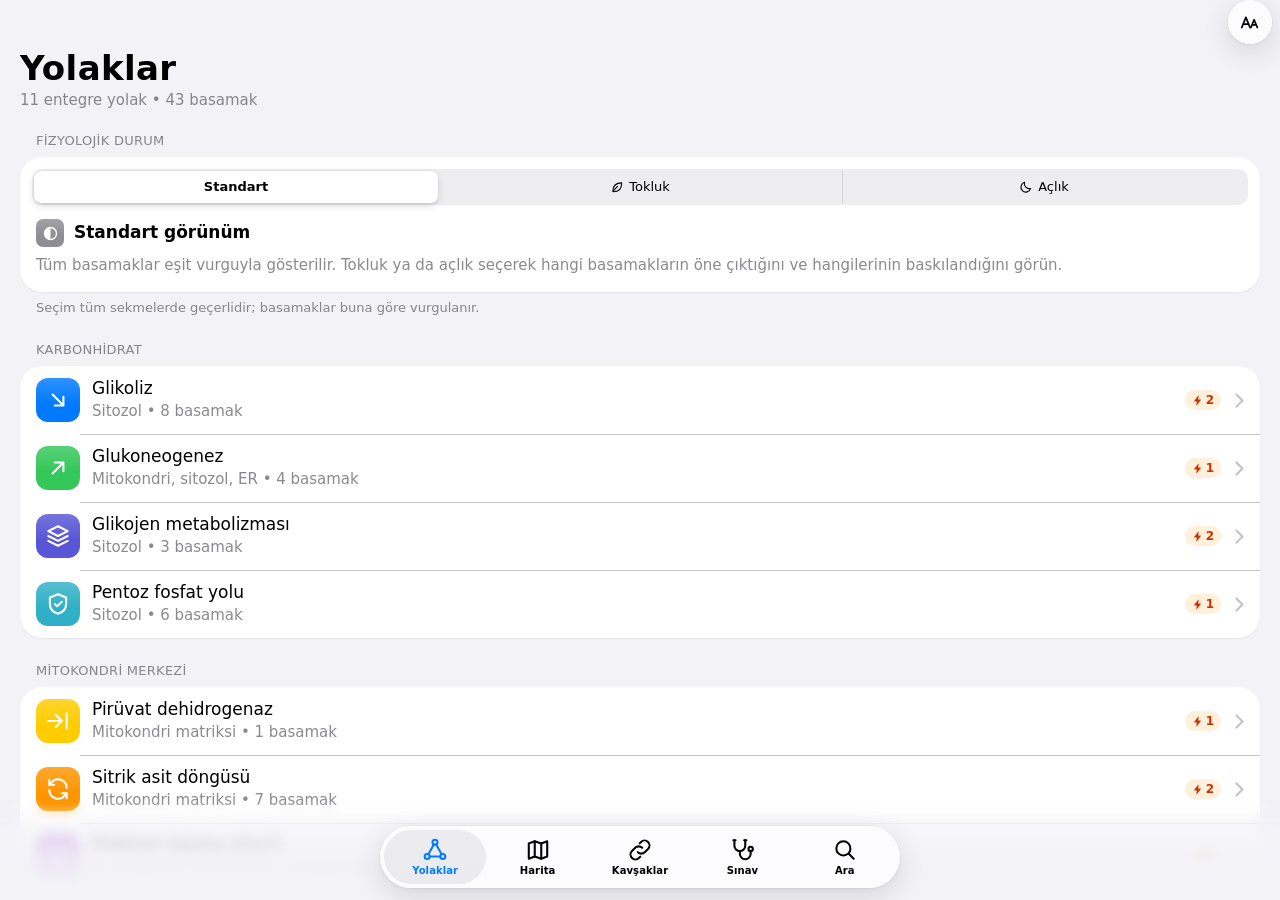
==== commit d0d225f4: "Pentoz fosfat yolu: 6 enzim basamağına genişlet G6PD, 6-fosfoglukonolaktonaz, 6-fosfoglukonat dehidr" ====
--- a/index.html
+++ b/index.html
@@ -5,7 +5,7 @@
   <meta name="viewport" content="width=device-width, initial-scale=1, viewport-fit=cover">
   <meta name="apple-mobile-web-app-capable" content="yes">
   <meta name="mobile-web-app-capable" content="yes">
-  <meta name="apple-mobile-web-app-status-bar-style" content="default">
+  <meta name="apple-mobile-web-app-status-bar-style" content="black-translucent">
   <meta name="apple-mobile-web-app-title" content="Metabolizma">
   <meta name="theme-color" content="#F2F2F7">
   <meta name="format-detection" content="telephone=no">
@@ -15,1521 +15,7 @@
   <link rel="apple-touch-icon" href="icon-180.png">
   <link rel="icon" type="image/png" sizes="192x192" href="icon-192.png">
   <style>
-/* ==== tokens.css ==== */
-/* =====================================================================
-   METABOLİZMA — Tasarım Dili Token'ları
-   iOS sistem renkleri, Dynamic Type ölçeği, 4pt ızgara, materyaller, hareket.
-   Tüm bileşenler YALNIZCA bu değişkenleri kullanır; ham renk yazılmaz.
-   ===================================================================== */
-
-:root {
-  color-scheme: light dark;
-
-  /* ---- Etiket (metin) renkleri ---- */
-  --label: #000000;
-  --label-2: rgba(60, 60, 67, 0.60);
-  --label-3: rgba(60, 60, 67, 0.30);
-  --label-4: rgba(60, 60, 67, 0.18);
-
-  /* ---- Arka planlar (gruplu) ---- */
-  --bg: #F2F2F7;              /* systemGroupedBackground */
-  --bg-elevated: #FFFFFF;     /* secondarySystemGroupedBackground — kart/hücre */
-  --bg-elevated-2: #F2F2F7;   /* tertiarySystemGroupedBackground — kart içi kutu */
-  --bg-plain: #FFFFFF;        /* systemBackground */
-
-  /* ---- Dolgular & ayırıcılar ---- */
-  --fill: rgba(120, 120, 128, 0.20);
-  --fill-2: rgba(120, 120, 128, 0.16);
-  --fill-3: rgba(118, 118, 128, 0.12);
-  --fill-4: rgba(116, 116, 128, 0.08);
-  --separator: rgba(60, 60, 67, 0.29);
-  --separator-opaque: #C6C6C8;
-
-  /* ---- Sistem renkleri ---- */
-  --red: #FF3B30;
-  --orange: #FF9500;
-  --yellow: #FFCC00;
-  --green: #34C759;
-  --mint: #00C7BE;
-  --teal: #30B0C7;
-  --cyan: #32ADE6;
-  --blue: #007AFF;
-  --indigo: #5856D6;
-  --purple: #AF52DE;
-  --pink: #FF2D55;
-  --brown: #A2845E;
-  --gray: #8E8E93;
-
-  /* Renkli metin (beyaz zemin üstünde okunur koyu tonlar) */
-  --green-text: #248A3D;
-  --red-text: #D70015;
-  --orange-text: #C93400;
-  --purple-text: #8944AB;
-  --indigo-text: #3634A3;
-  --teal-text: #0071A4;
-
-  /* ---- Anlamsal roller (uygulamaya özgü) ---- */
-  --tint: var(--blue);                 /* uygulama vurgu rengi */
-  --activator: var(--green);           /* (+) şema dışı aktivatör */
-  --activator-text: var(--green-text);
-  --inhibitor: var(--red);             /* (−) şema dışı inhibitör / toksin */
-  --inhibitor-text: var(--red-text);
-  --rate: var(--orange);               /* ⚡ hız kısıtlayıcı basamak */
-  --rate-text: var(--orange-text);
-  --junction: var(--teal);             /* kavşak / yolak köprüsü */
-  --junction-text: var(--teal-text);
-  --clinical: var(--purple);           /* klinik korelasyon */
-  --clinical-text: var(--purple-text);
-  --fed: var(--green);                 /* tokluk / insülin */
-  --fasting: var(--indigo);            /* açlık / glukagon */
-  --fasting-text: var(--indigo-text);
-
-  /* Renkli yumuşak zemin (rozet / kutu arka planı) */
-  --tint-soft: color-mix(in srgb, var(--tint) 12%, transparent);
-  --activator-soft: color-mix(in srgb, var(--activator) 13%, transparent);
-  --inhibitor-soft: color-mix(in srgb, var(--inhibitor) 11%, transparent);
-  --rate-soft: color-mix(in srgb, var(--rate) 14%, transparent);
-  --junction-soft: color-mix(in srgb, var(--junction) 13%, transparent);
-  --clinical-soft: color-mix(in srgb, var(--clinical) 11%, transparent);
-  --fasting-soft: color-mix(in srgb, var(--fasting) 13%, transparent);
-
-  /* ---- Materyaller (Liquid Glass) ---- */
-  --glass-bg: rgba(255, 255, 255, 0.72);
-  --glass-bg-strong: rgba(249, 249, 251, 0.86);
-  --glass-border: rgba(255, 255, 255, 0.65);
-  --glass-edge: rgba(0, 0, 0, 0.06);
-  --glass-blur: saturate(180%) blur(22px);
-  --bar-bg: rgba(242, 242, 247, 0.80);   /* kaydırınca beliren gezinti çubuğu */
-  --scrim: rgba(0, 0, 0, 0.22);
-  --sheet-bg: #F2F2F7;
-  --sheet-card: #FFFFFF;
-  --sheet-card-2: #F2F2F7;
-
-  /* ---- Gölgeler ---- */
-  --shadow-1: 0 1px 2px rgba(0, 0, 0, 0.04), 0 1px 1px rgba(0, 0, 0, 0.02);
-  --shadow-float: 0 8px 28px rgba(0, 0, 0, 0.12), 0 1px 4px rgba(0, 0, 0, 0.06);
-  --shadow-sheet: 0 -6px 40px rgba(0, 0, 0, 0.16);
-
-  /* ---- Tipografi (Dynamic Type "Large" ölçeği; 1rem = Body) ---- */
-  --font: -apple-system, BlinkMacSystemFont, "SF Pro Text", "SF Pro", system-ui, "Helvetica Neue", "Segoe UI", Roboto, sans-serif;
-  --font-rounded: ui-rounded, "SF Pro Rounded", -apple-system, system-ui, sans-serif;
-  --font-mono: ui-monospace, "SF Mono", SFMono-Regular, Menlo, Consolas, monospace;
-  --ts: 1;  /* kullanıcı yazı boyutu çarpanı (Görünüm ayarı) */
-  --fs-large-title: calc(2.000rem * var(--ts));   /* 34 */
-  --fs-title1:      calc(1.647rem * var(--ts));   /* 28 */
-  --fs-title2:      calc(1.294rem * var(--ts));   /* 22 */
-  --fs-title3:      calc(1.176rem * var(--ts));   /* 20 */
-  --fs-headline:    calc(1.000rem * var(--ts));   /* 17 semibold */
-  --fs-body:        calc(1.000rem * var(--ts));   /* 17 */
-  --fs-callout:     calc(0.941rem * var(--ts));   /* 16 */
-  --fs-subhead:     calc(0.882rem * var(--ts));   /* 15 */
-  --fs-footnote:    calc(0.765rem * var(--ts));   /* 13 */
-  --fs-caption1:    calc(0.706rem * var(--ts));   /* 12 */
-  --fs-caption2:    calc(0.647rem * var(--ts));   /* 11 */
-
-  /* ---- Boşluk (4pt ızgara) ---- */
-  --s1: 4px;  --s2: 8px;  --s3: 12px; --s4: 16px;
-  --s5: 20px; --s6: 24px; --s8: 32px; --s10: 40px;
-  --margin: 16px;            /* yatay sayfa kenar boşluğu */
-
-  /* ---- Köşe yarıçapları (sürekli eğri hissi için büyük değerler) ---- */
-  --r-xs: 6px;    /* rozet */
-  --r-sm: 10px;   /* kart içi kutu */
-  --r-md: 14px;   /* küçük kart, ikon karesi büyük */
-  --r-lg: 22px;   /* gruplu liste bölümü, kart */
-  --r-xl: 28px;   /* hero, sheet */
-  --r-pill: 999px;
-
-  /* ---- Ölçüler ---- */
-  --nav-h: 44px;
-  --tabbar-h: 62px;
-  --tabbar-gap: 8px;
-  --safe-top: env(safe-area-inset-top, 0px);
-  --safe-bottom: env(safe-area-inset-bottom, 0px);
-  --safe-left: env(safe-area-inset-left, 0px);
-  --safe-right: env(safe-area-inset-right, 0px);
-  --content-bottom: calc(var(--tabbar-h) + max(var(--safe-bottom), 12px) + var(--s6));
-
-  /* ---- Hareket ---- */
-  --ease-ios: cubic-bezier(0.32, 0.72, 0, 1);      /* push / sheet */
-  --ease-out: cubic-bezier(0.22, 1, 0.36, 1);
-  --spring: cubic-bezier(0.34, 1.36, 0.64, 1);     /* hafif sıçrama */
-  --dur-1: 120ms;   /* dokunma geri bildirimi */
-  --dur-2: 240ms;   /* küçük geçiş */
-  --dur-3: 420ms;   /* sayfa push/pop */
-  --dur-4: 500ms;   /* sheet */
-}
-
-@media (min-width: 428px) { :root { --margin: 20px; } }
-
-/* ---------------------------- KOYU MOD ------------------------------- */
-@media (prefers-color-scheme: dark) {
-  :root:not([data-theme="light"]) {
-    --label: #FFFFFF;
-    --label-2: rgba(235, 235, 245, 0.60);
-    --label-3: rgba(235, 235, 245, 0.30);
-    --label-4: rgba(235, 235, 245, 0.16);
-    --bg: #000000;
-    --bg-elevated: #1C1C1E;
-    --bg-elevated-2: #2C2C2E;
-    --bg-plain: #000000;
-    --fill: rgba(120, 120, 128, 0.36);
-    --fill-2: rgba(120, 120, 128, 0.32);
-    --fill-3: rgba(118, 118, 128, 0.24);
-    --fill-4: rgba(118, 118, 128, 0.18);
-    --separator: rgba(84, 84, 88, 0.60);
-    --separator-opaque: #38383A;
-    --red: #FF453A; --orange: #FF9F0A; --yellow: #FFD60A; --green: #30D158;
-    --mint: #63E6E2; --teal: #40C8E0; --cyan: #64D2FF; --blue: #0A84FF;
-    --indigo: #5E5CE6; --purple: #BF5AF2; --pink: #FF375F; --brown: #AC8E68;
-    --green-text: #30D158; --red-text: #FF6961; --orange-text: #FFB340;
-    --purple-text: #DA8FFF; --indigo-text: #9F9DFF; --teal-text: #5DE6FF;
-    --glass-bg: rgba(40, 40, 44, 0.62);
-    --glass-bg-strong: rgba(30, 30, 32, 0.84);
-    --glass-border: rgba(255, 255, 255, 0.14);
-    --glass-edge: rgba(0, 0, 0, 0.5);
-    --bar-bg: rgba(18, 18, 20, 0.78);
-    --scrim: rgba(0, 0, 0, 0.48);
-  --sheet-bg: #1C1C1E;
-  --sheet-card: #2C2C2E;
-  --sheet-card-2: #3A3A3C;
-    --sheet-bg: #1C1C1E;
-    --sheet-card: #2C2C2E;
-    --sheet-card-2: #3A3A3C;
-    --shadow-1: none;
-    --shadow-float: 0 10px 30px rgba(0, 0, 0, 0.55), 0 1px 4px rgba(0, 0, 0, 0.4);
-    --shadow-sheet: 0 -6px 40px rgba(0, 0, 0, 0.6);
-  }
-}
-:root[data-theme="dark"] {
-  --label: #FFFFFF;
-  --label-2: rgba(235, 235, 245, 0.60);
-  --label-3: rgba(235, 235, 245, 0.30);
-  --label-4: rgba(235, 235, 245, 0.16);
-  --bg: #000000;
-  --bg-elevated: #1C1C1E;
-  --bg-elevated-2: #2C2C2E;
-  --bg-plain: #000000;
-  --fill: rgba(120, 120, 128, 0.36);
-  --fill-2: rgba(120, 120, 128, 0.32);
-  --fill-3: rgba(118, 118, 128, 0.24);
-  --fill-4: rgba(118, 118, 128, 0.18);
-  --separator: rgba(84, 84, 88, 0.60);
-  --separator-opaque: #38383A;
-  --red: #FF453A; --orange: #FF9F0A; --yellow: #FFD60A; --green: #30D158;
-  --mint: #63E6E2; --teal: #40C8E0; --cyan: #64D2FF; --blue: #0A84FF;
-  --indigo: #5E5CE6; --purple: #BF5AF2; --pink: #FF375F; --brown: #AC8E68;
-  --green-text: #30D158; --red-text: #FF6961; --orange-text: #FFB340;
-  --purple-text: #DA8FFF; --indigo-text: #9F9DFF; --teal-text: #5DE6FF;
-  --glass-bg: rgba(40, 40, 44, 0.62);
-  --glass-bg-strong: rgba(30, 30, 32, 0.84);
-  --glass-border: rgba(255, 255, 255, 0.14);
-  --glass-edge: rgba(0, 0, 0, 0.5);
-  --bar-bg: rgba(18, 18, 20, 0.78);
-  --scrim: rgba(0, 0, 0, 0.48);
-  --sheet-bg: #1C1C1E;
-  --sheet-card: #2C2C2E;
-  --sheet-card-2: #3A3A3C;
-  --shadow-1: none;
-  --shadow-float: 0 10px 30px rgba(0, 0, 0, 0.55), 0 1px 4px rgba(0, 0, 0, 0.4);
-  --shadow-sheet: 0 -6px 40px rgba(0, 0, 0, 0.6);
-}
-
-@media (prefers-reduced-motion: reduce) {
-  :root { --dur-1: 0ms; --dur-2: 0ms; --dur-3: 0ms; --dur-4: 0ms; }
-}
-
-/* ==== components.css ==== */
-/* =====================================================================
-   METABOLİZMA — Bileşen Kütüphanesi
-   Kabuk, gezinti, sekme çubuğu, gruplu listeler, rozetler, kontroller, sheet.
-   ===================================================================== */
-
-*, *::before, *::after { box-sizing: border-box; }
-html {
-  font-size: 17px;
-  -webkit-text-size-adjust: 100%;
-  text-size-adjust: 100%;
-  -webkit-tap-highlight-color: transparent;
-  height: 100%;
-  background: var(--bg);
-}
-html.ios-dynamic-type { font: -apple-system-body; }
-body {
-  margin: 0;
-  height: 100%;
-  overflow: hidden;
-  overscroll-behavior: none;
-  background: var(--bg);
-  color: var(--label);
-  font-family: var(--font);
-  font-size: var(--fs-body);
-  line-height: 1.294;
-  -webkit-font-smoothing: antialiased;
-  -moz-osx-font-smoothing: grayscale;
-  font-feature-settings: "kern";
-}
-button { font: inherit; color: inherit; background: none; border: 0; padding: 0; margin: 0; cursor: pointer; text-align: inherit; }
-input { font: inherit; color: inherit; }
-img, svg { display: block; }
-:focus-visible { outline: 2px solid var(--tint); outline-offset: 2px; border-radius: 6px; }
-::selection { background: color-mix(in srgb, var(--tint) 28%, transparent); }
-
-/* ---- Tipografi sınıfları ---- */
-.t-large-title { font-size: var(--fs-large-title); line-height: 1.206; font-weight: 700; letter-spacing: 0.011em; }
-.t-title1 { font-size: var(--fs-title1); line-height: 1.214; font-weight: 700; }
-.t-title2 { font-size: var(--fs-title2); line-height: 1.273; font-weight: 700; }
-.t-title3 { font-size: var(--fs-title3); line-height: 1.25; font-weight: 600; }
-.t-headline { font-size: var(--fs-headline); line-height: 1.294; font-weight: 600; }
-.t-body { font-size: var(--fs-body); line-height: 1.38; }
-.t-callout { font-size: var(--fs-callout); line-height: 1.375; }
-.t-subhead { font-size: var(--fs-subhead); line-height: 1.4; }
-.t-footnote { font-size: var(--fs-footnote); line-height: 1.385; }
-.t-caption1 { font-size: var(--fs-caption1); line-height: 1.333; }
-.t-caption2 { font-size: var(--fs-caption2); line-height: 1.2; letter-spacing: 0.006em; }
-.t-mono { font-family: var(--font-mono); font-size: 0.94em; }
-.t-rounded { font-family: var(--font-rounded); }
-.c-2 { color: var(--label-2); }
-.c-3 { color: var(--label-3); }
-.c-tint { color: var(--tint); }
-.c-act { color: var(--activator-text); }
-.c-inh { color: var(--inhibitor-text); }
-.c-rate { color: var(--rate-text); }
-.c-jn { color: var(--junction-text); }
-.c-clin { color: var(--clinical-text); }
-.w-semibold { font-weight: 600; }
-.w-bold { font-weight: 700; }
-.reading { font-size: var(--fs-body); line-height: 1.47; } /* uzun okuma metni */
-.hidden { display: none !important; }
-.sr-only { position: absolute; width: 1px; height: 1px; overflow: hidden; clip: rect(0 0 0 0); white-space: nowrap; }
-
-mark.hl {
-  background: color-mix(in srgb, var(--yellow) 45%, transparent);
-  color: inherit;
-  border-radius: 3px;
-  padding: 0 1px;
-}
-
-/* =====================================================================
-   KABUK: sekmeler, gezinti yığını, sayfalar
-   ===================================================================== */
-#app { position: fixed; inset: 0; overflow: hidden; background: var(--bg); transition: transform var(--dur-4) var(--ease-ios), border-radius var(--dur-4) var(--ease-ios); }
-html.has-sheet-large { background: #000; }
-html.has-sheet-large body { background: #000; }
-html.has-sheet-large #app { transform: translateY(calc(var(--safe-top) * 0.35)) scale(0.92); border-radius: 22px; }
-.tab-scene { position: absolute; inset: 0; visibility: hidden; }
-.tab-scene.is-active { visibility: visible; }
-
-.page {
-  position: absolute; inset: 0;
-  background: var(--bg);
-  will-change: transform;
-  contain: layout paint;
-}
-.page.is-plain { background: var(--bg-plain); }
-/* iOS 26 kaydırma kenarı efekti: içerik alttaki yüzen çubukların altında yumuşakça kaybolur */
-.page::after {
-  content: ""; position: absolute; left: 0; right: 0; bottom: 0; z-index: 15;
-  height: calc(var(--tabbar-h) + max(var(--safe-bottom), 12px) + 28px);
-  --edge: var(--bg);
-  background: linear-gradient(to bottom, color-mix(in srgb, var(--edge) 0%, transparent), color-mix(in srgb, var(--edge) 70%, transparent) 30%, color-mix(in srgb, var(--edge) 92%, transparent) 60%, var(--edge));
-  -webkit-backdrop-filter: blur(6px); backdrop-filter: blur(6px);
-  -webkit-mask-image: linear-gradient(to bottom, transparent, #000 35%);
-  mask-image: linear-gradient(to bottom, transparent, #000 35%);
-  pointer-events: none;
-}
-.page.is-plain::after { --edge: var(--bg-plain); }
-.page.has-toolbar::after { height: calc(var(--tabbar-h) + max(var(--safe-bottom), 12px) + 90px); }
-.page.is-fullbleed::after { display: none; }
-.page-scroll {
-  position: absolute; inset: 0;
-  overflow-y: auto; overflow-x: hidden;
-  -webkit-overflow-scrolling: touch;
-  overscroll-behavior-y: contain;
-  padding-top: calc(var(--safe-top) + var(--nav-h));
-  padding-bottom: var(--content-bottom);
-  padding-left: var(--safe-left);
-  padding-right: var(--safe-right);
-}
-.page.is-fullbleed .page-scroll { padding: 0; overflow: hidden; }
-.page-content { padding: 0 var(--margin); }
-.page-content.is-flush { padding: 0; }
-
-/* push / pop geçişleri (iOS paralaks) */
-.page.anim { transition: transform var(--dur-3) var(--ease-ios), filter var(--dur-3) var(--ease-ios); }
-.page.is-offright { transform: translate3d(100%, 0, 0); }
-.page.is-behind { transform: translate3d(-28%, 0, 0); filter: brightness(0.92); pointer-events: none; }
-.page.is-current { transform: translate3d(0, 0, 0); }
-.page.is-current.has-shadow { box-shadow: -10px 0 30px rgba(0, 0, 0, 0.12); }
-
-/* ---- Gezinti çubuğu ---- */
-.navbar {
-  position: absolute; top: 0; left: 0; right: 0; z-index: 20;
-  height: calc(var(--safe-top) + var(--nav-h));
-  padding: var(--safe-top) calc(var(--s2) + var(--safe-right)) 0 calc(var(--s2) + var(--safe-left));
-  display: grid;
-  grid-template-columns: minmax(0, 1fr) auto minmax(0, 1fr);
-  align-items: center;
-  gap: var(--s2);
-  pointer-events: none;
-}
-.navbar > * { pointer-events: auto; }
-.navbar::before {
-  content: ""; position: absolute; inset: 0; z-index: -1;
-  background: var(--bar-bg);
-  -webkit-backdrop-filter: var(--glass-blur); backdrop-filter: var(--glass-blur);
-  border-bottom: 0.5px solid var(--separator);
-  opacity: 0; transition: opacity var(--dur-2) ease;
-}
-.navbar.is-scrolled::before, .navbar.is-solid::before { opacity: 1; }
-.navbar.is-clear::before { display: none; }
-.nav-leading { display: flex; align-items: center; justify-self: start; min-width: 0; gap: var(--s2); }
-.nav-trailing { display: flex; align-items: center; justify-self: end; gap: var(--s2); }
-.nav-title {
-  font-size: 17px; font-weight: 600; line-height: 22px;
-  white-space: nowrap; overflow: hidden; text-overflow: ellipsis;
-  max-width: 56vw; text-align: center;
-  opacity: 0; transform: translateY(4px);
-  transition: opacity var(--dur-2) ease, transform var(--dur-2) var(--ease-out);
-}
-.navbar.is-scrolled .nav-title, .navbar.show-title .nav-title { opacity: 1; transform: none; }
-
-/* Liquid Glass dairesel buton */
-.glass-btn {
-  height: 44px; min-width: 44px; padding: 0 12px;
-  display: inline-flex; align-items: center; justify-content: center; gap: 6px;
-  border-radius: var(--r-pill);
-  background: var(--glass-bg);
-  -webkit-backdrop-filter: var(--glass-blur); backdrop-filter: var(--glass-blur);
-  box-shadow: inset 0 0 0 0.5px var(--glass-border), 0 0 0 0.5px var(--glass-edge), var(--shadow-float);
-  color: var(--label);
-  font-size: 17px; font-weight: 500;
-  transition: transform var(--dur-1) ease, background var(--dur-1) ease;
-}
-.glass-btn.is-icon { width: 44px; padding: 0; }
-.glass-btn.is-tint { color: var(--tint); }
-.glass-btn:active { transform: scale(0.92); }
-.glass-btn svg { width: 22px; height: 22px; }
-.glass-btn.is-on { background: var(--tint); color: #fff; }
-
-/* Büyük başlık bloğu */
-.large-title-wrap { padding: var(--s1) var(--margin) var(--s2); }
-.large-title-wrap .t-large-title { margin: 0; }
-.large-title-sub { margin: 2px 0 0; color: var(--label-2); font-size: var(--fs-subhead); }
-
-/* ---- Sekme çubuğu (yüzen kapsül) ---- */
-.tabbar {
-  position: fixed; z-index: 60;
-  left: calc(var(--margin) + var(--safe-left));
-  right: calc(var(--margin) + var(--safe-right));
-  bottom: max(calc(var(--safe-bottom) - 6px), 12px);
-  height: var(--tabbar-h);
-  max-width: 520px; margin: 0 auto;
-  display: grid; grid-auto-flow: column; grid-auto-columns: 1fr;
-  padding: 4px;
-  border-radius: var(--r-pill);
-  background: var(--glass-bg);
-  -webkit-backdrop-filter: var(--glass-blur); backdrop-filter: var(--glass-blur);
-  box-shadow: inset 0 0 0 0.5px var(--glass-border), 0 0 0 0.5px var(--glass-edge), var(--shadow-float);
-  transition: transform var(--dur-3) var(--ease-ios), opacity var(--dur-2) ease;
-}
-.tabbar.is-hidden { transform: translateY(140%); opacity: 0; pointer-events: none; }
-.tab-item {
-  position: relative;
-  display: flex; flex-direction: column; align-items: center; justify-content: center; gap: 2px;
-  border-radius: var(--r-pill);
-  color: var(--label);
-  font-size: 10px; font-weight: 600; letter-spacing: 0.01em;
-  transition: color var(--dur-2) ease, transform var(--dur-1) ease;
-}
-.tab-item svg { width: 26px; height: 26px; }
-.tab-item::before {
-  content: ""; position: absolute; inset: 0; z-index: -1;
-  border-radius: inherit; background: var(--fill-3);
-  opacity: 0; transform: scale(0.85);
-  transition: opacity var(--dur-2) ease, transform var(--dur-2) var(--spring);
-}
-.tab-item.is-active { color: var(--tint); }
-.tab-item.is-active::before { opacity: 1; transform: none; }
-.tab-item:active { transform: scale(0.94); }
-
-/* =====================================================================
-   GRUPLU LİSTE (inset grouped)
-   ===================================================================== */
-.section { margin: 0 0 var(--s6); }
-.section-header {
-  margin: 0 var(--s4) 7px;
-  font-size: var(--fs-footnote); line-height: 18px;
-  color: var(--label-2); text-transform: uppercase; letter-spacing: 0.02em; font-weight: 400;
-}
-.section-header.is-prominent {
-  margin: 0 var(--s1) var(--s2);
-  text-transform: none; letter-spacing: 0;
-  font-size: var(--fs-title3); line-height: 1.25; font-weight: 700; color: var(--label);
-}
-.section-footer { margin: 7px var(--s4) 0; font-size: var(--fs-footnote); line-height: 1.385; color: var(--label-2); }
-.list {
-  background: var(--bg-elevated);
-  border-radius: var(--r-lg);
-  overflow: hidden;
-  box-shadow: var(--shadow-1);
-}
-.row {
-  position: relative;
-  display: flex; align-items: center; gap: var(--s3);
-  min-height: 44px; width: 100%;
-  padding: 11px var(--s4);
-  text-align: left; color: var(--label);
-  transition: background-color var(--dur-1) ease;
-}
-.row.is-tall { padding-top: 12px; padding-bottom: 12px; align-items: center; }
-.row.is-top { align-items: flex-start; }
-button.row:active, a.row:active, .row.is-tappable:active { background: var(--fill-3); transition: none; }
-.row + .row::before {
-  content: ""; position: absolute; top: 0; right: 0;
-  left: var(--row-inset, var(--s4));
-  border-top: 0.5px solid var(--separator);
-}
-.list.has-icons { --row-inset: 60px; }
-.row-body { flex: 1; min-width: 0; }
-.row-title { font-size: var(--fs-body); line-height: 1.294; }
-.row-subtitle { font-size: var(--fs-subhead); line-height: 1.333; color: var(--label-2); margin-top: 2px; }
-.row-subtitle.is-clamp { display: -webkit-box; -webkit-line-clamp: 2; -webkit-box-orient: vertical; overflow: hidden; }
-.row-value { font-size: var(--fs-body); color: var(--label-2); flex-shrink: 0; }
-.row-chevron { width: 9px; height: 15px; color: var(--label-3); flex-shrink: 0; margin-left: 2px; }
-.row-accessory { display: flex; align-items: center; gap: 6px; flex-shrink: 0; }
-
-/* Ayarlar uygulaması tarzı renkli ikon karesi */
-.icon-tile {
-  width: 30px; height: 30px; flex-shrink: 0;
-  border-radius: 8px;
-  display: grid; place-items: center;
-  color: #fff; background: var(--tile, var(--gray));
-  background-image: linear-gradient(180deg, rgba(255,255,255,0.18), rgba(255,255,255,0) 60%);
-}
-.icon-tile svg { width: 19px; height: 19px; }
-.icon-tile.is-lg { width: 44px; height: 44px; border-radius: 12px; }
-.icon-tile.is-lg svg { width: 26px; height: 26px; }
-.icon-tile.is-xl { width: 64px; height: 64px; border-radius: 16px; }
-.icon-tile.is-xl svg { width: 36px; height: 36px; }
-.icon-tile.is-num { font-family: var(--font-rounded); font-weight: 700; font-size: 15px; }
-
-/* =====================================================================
-   KART, ROZET, ÇİP
-   ===================================================================== */
-.card {
-  background: var(--bg-elevated);
-  border-radius: var(--r-lg);
-  padding: var(--s4);
-  box-shadow: var(--shadow-1);
-}
-.card + .card { margin-top: var(--s3); }
-.inset-box { background: var(--bg-elevated-2); border-radius: var(--r-sm); padding: var(--s3); }
-.stack > * + * { margin-top: var(--s3); }
-.stack-sm > * + * { margin-top: var(--s2); }
-.hstack { display: flex; align-items: center; gap: var(--s2); }
-.wrap { flex-wrap: wrap; }
-.spacer { flex: 1; }
-
-.badge {
-  display: inline-flex; align-items: center; gap: 4px;
-  height: 22px; padding: 0 8px;
-  border-radius: var(--r-pill);
-  font-size: var(--fs-caption1); font-weight: 600; line-height: 1; white-space: nowrap;
-  background: var(--fill-3); color: var(--label-2);
-}
-.badge svg { width: 12px; height: 12px; }
-.badge.is-rate { background: var(--rate-soft); color: var(--rate-text); }
-.badge.is-act { background: var(--activator-soft); color: var(--activator-text); }
-.badge.is-inh { background: var(--inhibitor-soft); color: var(--inhibitor-text); }
-.badge.is-jn { background: var(--junction-soft); color: var(--junction-text); }
-.badge.is-clin { background: var(--clinical-soft); color: var(--clinical-text); }
-.badge.is-fed { background: var(--activator-soft); color: var(--activator-text); }
-.badge.is-fast { background: var(--fasting-soft); color: var(--fasting-text); }
-.badge.is-tint { background: var(--tint-soft); color: var(--tint); }
-.badge.is-muted { background: var(--fill-4); color: var(--label-3); }
-
-/* (+) / (−) işaret dairesi */
-.sign {
-  display: inline-grid; place-items: center; flex-shrink: 0;
-  width: 20px; height: 20px; border-radius: 50%;
-  font-family: var(--font-rounded); font-weight: 800; font-size: 14px; line-height: 1;
-  color: #fff;
-}
-.sign.is-act { background: var(--activator); }
-.sign.is-inh { background: var(--inhibitor); }
-.sign.is-sm { width: 16px; height: 16px; font-size: 12px; }
-.sign.is-lg { width: 28px; height: 28px; font-size: 18px; }
-
-.chip {
-  display: inline-flex; align-items: center; gap: 6px;
-  height: 34px; padding: 0 14px;
-  border-radius: var(--r-pill);
-  background: var(--bg-elevated);
-  box-shadow: inset 0 0 0 0.5px var(--separator);
-  font-size: var(--fs-subhead); font-weight: 500; color: var(--label);
-  white-space: nowrap;
-  transition: transform var(--dur-1) ease, background var(--dur-1) ease;
-}
-.chip:active { transform: scale(0.95); background: var(--fill-3); }
-.chip.is-on { background: var(--tint); color: #fff; box-shadow: none; }
-.chip-row { display: flex; gap: var(--s2); overflow-x: auto; scrollbar-width: none; padding: 2px var(--margin); margin: 0 calc(-1 * var(--margin)); }
-.chip-row::-webkit-scrollbar { display: none; }
-
-/* =====================================================================
-   KONTROLLER
-   ===================================================================== */
-/* Segmentli kontrol */
-.segmented {
-  position: relative;
-  display: grid; grid-auto-flow: column; grid-auto-columns: 1fr;
-  padding: 2px; border-radius: 9px; height: 32px;
-  background: var(--fill-3);
-  isolation: isolate;
-}
-.segmented.is-lg { height: 36px; border-radius: 10px; }
-.segmented-thumb {
-  position: absolute; top: 2px; bottom: 2px; left: 2px; z-index: -1;
-  border-radius: 7px;
-  background: var(--bg-plain);
-  box-shadow: 0 3px 8px rgba(0, 0, 0, 0.12), 0 3px 1px rgba(0, 0, 0, 0.04), 0 0 0 0.5px rgba(0, 0, 0, 0.04);
-  transition: transform var(--dur-3) var(--ease-ios), width var(--dur-3) var(--ease-ios);
-}
-:root[data-theme="dark"] .segmented-thumb { background: #636366; }
-@media (prefers-color-scheme: dark) { :root:not([data-theme="light"]) .segmented-thumb { background: #636366; } }
-.segmented button {
-  display: flex; align-items: center; justify-content: center; gap: 5px;
-  font-size: 13px; font-weight: 500; color: var(--label);
-  white-space: nowrap; overflow: hidden; text-overflow: ellipsis; padding: 0 6px;
-  transition: font-weight var(--dur-2);
-}
-.segmented button[aria-checked="true"] { font-weight: 600; }
-.segmented button svg { width: 14px; height: 14px; }
-.segmented button + button { box-shadow: inset 0.5px 0 0 var(--separator); }
-.segmented button[aria-checked="true"], .segmented button[aria-checked="true"] + button { box-shadow: none; }
-
-/* Arama alanı */
-.search-field {
-  display: flex; align-items: center; gap: 6px;
-  height: 36px; padding: 0 8px;
-  border-radius: 10px;
-  background: var(--fill-3);
-  color: var(--label-2);
-}
-.search-field.is-lg { height: 44px; border-radius: var(--r-pill); padding: 0 14px; background: var(--bg-elevated); box-shadow: var(--shadow-1); }
-.search-field svg { width: 17px; height: 17px; flex-shrink: 0; }
-.search-field input {
-  flex: 1; min-width: 0; height: 100%;
-  border: 0; outline: 0; background: transparent;
-  font-size: 17px; color: var(--label);
-  -webkit-appearance: none; appearance: none;
-}
-.search-field input::placeholder { color: var(--label-2); }
-.search-field input::-webkit-search-cancel-button { display: none; }
-.search-clear { width: 22px; height: 22px; display: grid; place-items: center; color: var(--label-3); }
-.search-clear svg { width: 17px; height: 17px; }
-
-/* Düğmeler */
-.btn {
-  display: inline-flex; align-items: center; justify-content: center; gap: 8px;
-  height: 50px; padding: 0 20px;
-  border-radius: var(--r-pill);
-  font-size: 17px; font-weight: 600;
-  transition: transform var(--dur-1) ease, opacity var(--dur-1) ease;
-}
-.btn:active { transform: scale(0.97); opacity: 0.85; }
-.btn svg { width: 20px; height: 20px; }
-.btn.is-block { display: flex; width: 100%; }
-.btn.is-sm { height: 34px; padding: 0 14px; font-size: 15px; }
-.btn.is-filled { background: var(--tint); color: #fff; }
-.btn.is-tinted { background: var(--tint-soft); color: var(--tint); }
-.btn.is-gray { background: var(--fill-3); color: var(--label); }
-.btn.is-plain { color: var(--tint); height: 44px; padding: 0 8px; }
-.btn[disabled] { opacity: 0.35; pointer-events: none; }
-
-/* Anahtar (toggle) */
-.switch { position: relative; width: 51px; height: 31px; flex-shrink: 0; }
-.switch input { position: absolute; inset: 0; opacity: 0; margin: 0; cursor: pointer; z-index: 1; }
-.switch-track { position: absolute; inset: 0; border-radius: 999px; background: var(--fill); transition: background var(--dur-2) ease; }
-.switch-track::after {
-  content: ""; position: absolute; top: 2px; left: 2px;
-  width: 27px; height: 27px; border-radius: 50%; background: #fff;
-  box-shadow: 0 3px 8px rgba(0, 0, 0, 0.15), 0 3px 1px rgba(0, 0, 0, 0.06);
-  transition: transform var(--dur-3) var(--ease-ios);
-}
-.switch input:checked + .switch-track { background: var(--green); }
-.switch input:checked + .switch-track::after { transform: translateX(20px); }
-
-/* Boş durum */
-.empty { text-align: center; padding: var(--s10) var(--s6); color: var(--label-2); }
-.empty svg { width: 48px; height: 48px; margin: 0 auto var(--s3); color: var(--label-3); }
-.empty-title { font-size: var(--fs-title3); font-weight: 700; color: var(--label); margin-bottom: 4px; }
-
-/* =====================================================================
-   SHEET (alt sayfa)
-   ===================================================================== */
-.sheet-scrim {
-  position: fixed; inset: 0; z-index: 80;
-  background: var(--scrim);
-  opacity: 0; transition: opacity var(--dur-4) var(--ease-ios);
-}
-.sheet-scrim.is-open { opacity: 1; }
-.sheet-scrim.is-passive { background: transparent; pointer-events: none; }
-.sheet {
-  position: fixed; z-index: 81;
-  left: 0; right: 0; bottom: 0;
-  max-width: 600px; margin: 0 auto;
-  height: calc(100% - var(--safe-top) - 10px);
-  background: var(--sheet-bg);
-  --bg: var(--sheet-bg);
-  --bg-elevated: var(--sheet-card);
-  --bg-elevated-2: var(--sheet-card-2);
-  border-radius: var(--r-xl) var(--r-xl) 0 0;
-  box-shadow: var(--shadow-sheet);
-  display: flex; flex-direction: column;
-  transform: translate3d(0, 100%, 0);
-  transition: transform var(--dur-4) var(--ease-ios);
-  will-change: transform;
-  touch-action: none;
-}
-.sheet.is-floating { left: 8px; right: 8px; bottom: max(var(--safe-bottom), 8px); border-radius: 34px; overflow: hidden; }
-.sheet.is-dragging { transition: none; }
-.sheet-grabber { flex-shrink: 0; height: 22px; display: grid; place-items: center; cursor: grab; }
-.sheet-grabber::before { content: ""; width: 36px; height: 5px; border-radius: 3px; background: var(--label-3); }
-.sheet-header {
-  flex-shrink: 0;
-  display: grid; grid-template-columns: 1fr auto 1fr; align-items: center;
-  padding: 0 var(--s3) var(--s2);
-}
-.sheet-header .sheet-title { font-size: 17px; font-weight: 600; text-align: center; padding: 0 var(--s2); white-space: nowrap; overflow: hidden; text-overflow: ellipsis; }
-.sheet-header .sheet-close { justify-self: end; }
-.sheet-close .glass-btn, .sheet-header .glass-btn { height: 36px; min-width: 36px; width: 36px; box-shadow: none; background: var(--fill-3); color: var(--label-2); -webkit-backdrop-filter: none; backdrop-filter: none; }
-.sheet-close .glass-btn svg { width: 16px; height: 16px; }
-.sheet-body {
-  flex: 1; min-height: 0;
-  overflow-y: auto; -webkit-overflow-scrolling: touch; overscroll-behavior: contain;
-  padding: var(--s2) var(--margin) calc(var(--safe-bottom) + var(--s6));
-  touch-action: pan-y;
-}
-
-/* =====================================================================
-   ALT ARAÇ ÇUBUĞU (sayfa içi, sekme çubuğunun üstünde yüzer)
-   ===================================================================== */
-.float-toolbar {
-  position: absolute; z-index: 25;
-  left: calc(var(--margin) + var(--safe-left)); right: calc(var(--margin) + var(--safe-right));
-  bottom: calc(var(--tabbar-h) + max(calc(var(--safe-bottom) - 6px), 12px) + 10px);
-  display: flex; align-items: center; justify-content: space-between; gap: var(--s2);
-  pointer-events: none;
-}
-.float-toolbar > * { pointer-events: auto; }
-.page.has-toolbar .page-scroll { padding-bottom: calc(var(--content-bottom) + 56px); }
-
-/* Toast */
-.toast {
-  position: fixed; z-index: 90; left: 50%; top: calc(var(--safe-top) + 8px);
-  transform: translate(-50%, -140%);
-  padding: 10px 18px; border-radius: var(--r-pill);
-  background: var(--glass-bg-strong);
-  -webkit-backdrop-filter: var(--glass-blur); backdrop-filter: var(--glass-blur);
-  box-shadow: inset 0 0 0 0.5px var(--glass-border), var(--shadow-float);
-  font-size: 15px; font-weight: 600;
-  transition: transform var(--dur-4) var(--ease-ios);
-  white-space: nowrap; max-width: 90vw; overflow: hidden; text-overflow: ellipsis;
-}
-.toast.is-on { transform: translate(-50%, 0); }
-
-/* Vurgu animasyonu (bir öğeye atlandığında) */
-@keyframes flashRing {
-  0% { box-shadow: 0 0 0 0 color-mix(in srgb, var(--tint) 55%, transparent); }
-  100% { box-shadow: 0 0 0 14px transparent; }
-}
-.flash { animation: flashRing 0.9s var(--ease-out) 2; }
-
-/* Ekran yüklenirken içerik giriş animasyonu */
-@keyframes riseIn { from { opacity: 0; transform: translateY(8px); } to { opacity: 1; transform: none; } }
-.rise-in { animation: riseIn var(--dur-3) var(--ease-out) both; }
-
-@media (hover: hover) {
-  button.row:hover, a.row:hover { background: var(--fill-4); }
-}
-@media print {
-  .tabbar, .navbar, .float-toolbar { display: none !important; }
-  body, #app { position: static; overflow: visible; height: auto; }
-  .page, .page-scroll { position: static; overflow: visible; }
-}
-
-/* =====================================================================
-   UYARI (alert) ve EYLEM MENÜSÜ (action sheet)
-   ===================================================================== */
-.dialog-scrim {
-  position: fixed; inset: 0; z-index: 95;
-  background: var(--scrim);
-  opacity: 0; transition: opacity var(--dur-2) ease;
-}
-.dialog-scrim.is-open { opacity: 1; }
-.alert {
-  position: fixed; z-index: 96; left: 50%; top: 50%;
-  width: min(300px, calc(100vw - 56px));
-  transform: translate(-50%, -50%) scale(1.12); opacity: 0;
-  border-radius: 26px; overflow: hidden;
-  background: var(--glass-bg-strong);
-  -webkit-backdrop-filter: var(--glass-blur); backdrop-filter: var(--glass-blur);
-  box-shadow: inset 0 0 0 0.5px var(--glass-border), var(--shadow-float);
-  transition: transform var(--dur-3) var(--spring), opacity var(--dur-2) ease;
-  text-align: center;
-}
-.alert.is-open { transform: translate(-50%, -50%) scale(1); opacity: 1; }
-.alert-body { padding: 20px 18px 16px; }
-.alert-title { font-size: 17px; font-weight: 600; line-height: 22px; }
-.alert-msg { margin-top: 4px; font-size: 13px; line-height: 18px; color: var(--label-2); }
-.alert-actions { display: grid; grid-auto-flow: column; grid-auto-columns: 1fr; gap: 8px; padding: 0 14px 14px; }
-.alert-actions.is-stacked { grid-auto-flow: row; }
-.alert-btn {
-  height: 44px; border-radius: var(--r-pill);
-  background: var(--fill-3); color: var(--label);
-  font-size: 17px; font-weight: 500;
-  transition: transform var(--dur-1) ease, background var(--dur-1) ease;
-}
-.alert-btn:active { transform: scale(0.96); background: var(--fill); }
-.alert-btn.is-default { background: var(--tint); color: #fff; font-weight: 600; }
-.alert-btn.is-destructive { color: var(--red); }
-.action-sheet {
-  position: fixed; z-index: 96;
-  left: calc(8px + var(--safe-left)); right: calc(8px + var(--safe-right));
-  bottom: max(var(--safe-bottom), 8px);
-  max-width: 520px; margin: 0 auto;
-  transform: translateY(120%);
-  transition: transform var(--dur-4) var(--ease-ios);
-}
-.action-sheet.is-open { transform: none; }
-.action-group {
-  border-radius: 22px; overflow: hidden;
-  background: var(--glass-bg-strong);
-  -webkit-backdrop-filter: var(--glass-blur); backdrop-filter: var(--glass-blur);
-  box-shadow: inset 0 0 0 0.5px var(--glass-border), var(--shadow-float);
-}
-.action-group + .action-group { margin-top: 8px; }
-.action-head { padding: 14px 18px 12px; text-align: center; border-bottom: 0.5px solid var(--separator); }
-.action-head .alert-title { font-size: 13px; font-weight: 600; color: var(--label-2); line-height: 18px; }
-.action-head .alert-msg { font-size: 13px; }
-.action-item {
-  display: flex; align-items: center; justify-content: center; gap: 10px;
-  width: 100%; min-height: 56px; padding: 10px 18px;
-  font-size: 18px; color: var(--tint); text-align: center;
-  transition: background var(--dur-1) ease;
-}
-.action-item + .action-item { border-top: 0.5px solid var(--separator); }
-.action-item:active { background: var(--fill-3); }
-.action-item .action-sub { display: block; font-size: 13px; color: var(--label-2); margin-top: 2px; }
-.action-item.is-cancel { font-weight: 600; }
-.action-item.is-destructive { color: var(--red); }
-.action-item.has-icon { justify-content: flex-start; text-align: left; }
-.action-item.has-icon .icon-tile { flex-shrink: 0; }
-
-/* ==== views/pathways.css ==== */
-/* =====================================================================
-   YOLAKLAR (pw-)
-   ===================================================================== */
-.pw-list-lg { --row-inset: 72px; }
-.pw-mini { height: 20px; padding: 0 7px; gap: 3px; }
-.pw-mini svg { width: 11px; height: 11px; }
-
-/* ---- Fizyolojik durum kartı ---- */
-.pw-state { padding: 12px; }
-.pw-state-body { padding: 14px 4px 4px; }
-.pw-state-head { display: flex; align-items: center; gap: 10px; }
-.pw-state-head .icon-tile { width: 28px; height: 28px; border-radius: 7px; }
-.pw-state-head .icon-tile svg { width: 17px; height: 17px; }
-.pw-state-text { margin: 8px 0 0; }
-.pw-focus { margin-top: 12px; }
-.pw-focus-chips { display: flex; flex-wrap: wrap; gap: 6px; margin-top: 6px; }
-
-/* ---- Yolak üst bilgi kartı ---- */
-.pw-head { padding: 16px; }
-.pw-head-top { display: flex; gap: 14px; align-items: center; }
-.pw-head-text { flex: 1; min-width: 0; }
-.pw-head-title { margin: 0; line-height: 1.22; overflow-wrap: anywhere; }
-.pw-comp { display: flex; align-items: flex-start; gap: 5px; margin-top: 6px; color: var(--label-2); font-size: var(--fs-footnote); line-height: 1.35; }
-.pw-comp svg { width: 14px; height: 14px; flex-shrink: 0; margin-top: 1px; color: var(--label-2); }
-.pw-label { font-size: var(--fs-footnote); font-weight: 600; color: var(--label-2); margin-bottom: 4px; }
-.pw-eq-wrap { margin-top: 16px; }
-.pw-eq { font-family: var(--font-mono); font-size: 0.86rem; line-height: 1.5; overflow-wrap: anywhere; word-break: break-word; }
-.pw-bridges { margin-top: 16px; }
-.pw-bridge { display: flex; gap: 12px; align-items: flex-start; padding: 12px 0; border-top: 0.5px solid var(--separator); }
-.pw-bridge:last-child { padding-bottom: 0; }
-.pw-bridge > div { min-width: 0; overflow-wrap: anywhere; }
-.pw-bridge .icon-tile { margin-top: 1px; }
-.pw-note {
-  display: flex; gap: 10px; align-items: flex-start;
-  margin-top: 14px; padding: 11px 12px; border-radius: var(--r-sm);
-  font-size: var(--fs-subhead); line-height: 1.38;
-}
-.pw-note svg { width: 18px; height: 18px; flex-shrink: 0; margin-top: 1px; }
-.pw-note.is-fed { background: var(--activator-soft); color: var(--activator-text); }
-.pw-note.is-fast { background: var(--fasting-soft); color: var(--fasting-text); }
-.pw-spacer { height: var(--s6); }
-
-.pw-sec .section-header, .pw-steps-sec .section-header { display: flex; align-items: center; gap: 8px; }
-.pw-sec .section-header svg { width: 22px; height: 22px; }
-.pw-sec.is-jn .section-header svg { color: var(--junction); }
-.pw-sec.is-clin .section-header svg { color: var(--clinical); }
-.pw-count { margin-left: auto; font-size: var(--fs-subhead); font-weight: 500; color: var(--label-2); }
-
-/* ---- Sürekli omurga ---- */
-.pw-spine { position: relative; }
-.pw-node-row { display: grid; grid-template-columns: 28px minmax(0, 1fr); column-gap: 10px; }
-.pw-rail { position: relative; }
-.pw-rail::before {
-  content: ""; position: absolute; left: 50%; top: 30px; bottom: -6px; width: 2px; margin-left: -1px;
-  background: color-mix(in srgb, var(--pw-c) 55%, transparent); border-radius: 1px;
-}
-.pw-node-row:last-child .pw-rail::before { display: none; }
-.pw-node {
-  position: relative; z-index: 1;
-  display: grid; place-items: center;
-  width: 28px; height: 28px; margin-top: 12px; border-radius: 50%;
-  background: var(--pw-c); color: #fff;
-  font-family: var(--font-rounded); font-weight: 700; font-size: 13px;
-  box-shadow: 0 0 0 4px var(--bg);
-}
-.pw-step {
-  display: flex; flex-direction: column; align-items: stretch; gap: 4px;
-  width: 100%; margin-bottom: 12px; padding: 14px 14px 12px;
-  background: var(--bg-elevated); border-radius: var(--r-lg); box-shadow: var(--shadow-1);
-  text-align: left; color: var(--label);
-  transition: transform var(--dur-1) ease, opacity var(--dur-2) ease;
-}
-.pw-node-row:last-child .pw-step { margin-bottom: 0; }
-.pw-step:active { transform: scale(0.98); }
-.pw-step.is-suppressed { opacity: 0.5; }
-.pw-step-name { font-size: var(--fs-headline); font-weight: 600; line-height: 1.25; }
-.pw-step-note { font-size: var(--fs-footnote); color: var(--label-2); line-height: 1.35; display: -webkit-box; -webkit-line-clamp: 2; -webkit-box-orient: vertical; overflow: hidden; }
-.pw-step-rx { margin-top: 6px; font-size: var(--fs-subhead); line-height: 1.38; overflow-wrap: anywhere; }
-.pw-step-rx .pw-sub { color: var(--label-2); }
-.pw-step-rx .pw-rx-arrow { display: inline-block; width: 13px; height: 13px; margin: 0 5px; vertical-align: -1px; color: var(--label-3); }
-.pw-step-rx .pw-prod { font-weight: 600; }
-.pw-step-enz { font-size: var(--fs-footnote); color: var(--label-2); line-height: 1.35; margin-top: 2px; display: -webkit-box; -webkit-line-clamp: 2; -webkit-box-orient: vertical; overflow: hidden; overflow-wrap: anywhere; }
-.pw-step-foot { display: flex; align-items: center; justify-content: space-between; gap: 8px; margin-top: 8px; min-height: 22px; }
-.pw-step-badges { display: flex; flex-wrap: wrap; gap: 6px; min-width: 0; }
-.pw-counts { display: flex; align-items: center; gap: 10px; flex-shrink: 0; margin-left: auto; }
-.pw-cnt { display: inline-flex; align-items: center; gap: 4px; font-size: var(--fs-footnote); font-weight: 600; color: var(--label-2); font-variant-numeric: tabular-nums; }
-
-/* ---- Adım sayfası: üst bilgi ---- */
-.pw-sh { padding: 8px 4px 20px; }
-.pw-chip {
-  display: inline-flex; align-items: center; gap: 8px; min-height: 44px; padding: 0 12px 0 10px; margin-left: -2px;
-  border-radius: var(--r-pill); background: var(--bg-elevated); box-shadow: var(--shadow-1);
-  font-size: var(--fs-subhead); font-weight: 600;
-  transition: transform var(--dur-1) ease, background var(--dur-1) ease;
-}
-.pw-chip:active { transform: scale(0.97); background: var(--fill-3); }
-.pw-chip .icon-tile { width: 26px; height: 26px; border-radius: 7px; }
-.pw-chip .icon-tile svg { width: 16px; height: 16px; }
-.pw-chip .row-chevron { width: 7px; height: 12px; margin-left: 2px; }
-.pw-sh-step { margin-top: 16px; font-size: var(--fs-subhead); line-height: 1.35; color: var(--label-2); }
-.pw-sh-name { font-weight: 600; color: var(--pw-c); filter: saturate(1.1); }
-.pw-sh-enz { margin: 4px 0 0; overflow-wrap: anywhere; letter-spacing: 0; }
-.pw-sh-sub { margin: 6px 0 0; }
-.pw-cof { display: flex; gap: 8px; align-items: flex-start; margin-top: 12px; font-size: var(--fs-subhead); line-height: 1.38; color: var(--label-2); }
-.pw-cof svg { width: 16px; height: 16px; flex-shrink: 0; margin-top: 2px; }
-.pw-cof > div { min-width: 0; overflow-wrap: anywhere; }
-.pw-cof > div > div + div { margin-top: 2px; }
-.pw-sh-badges { display: flex; flex-wrap: wrap; gap: 6px; }
-.pw-sh-badges:not(:empty) { margin-top: 14px; }
-
-/* ---- Tepkime diyagramı ---- */
-.pw-rx-card { padding: 20px 16px 18px; }
-.pw-rx { display: flex; flex-direction: column; align-items: stretch; }
-.pw-rx-box {
-  display: flex; flex-direction: column; align-items: center; gap: 3px; text-align: center;
-  padding: 11px 14px; border-radius: var(--r-md);
-  background: var(--bg-elevated-2);
-}
-.pw-rx-cap { font-size: var(--fs-caption2); font-weight: 600; letter-spacing: 0.04em; text-transform: uppercase; color: var(--label-2); }
-.pw-rx-txt { font-size: var(--fs-subhead); line-height: 1.35; overflow-wrap: anywhere; max-width: 100%; }
-.pw-rx-box.is-prod .pw-rx-txt { font-weight: 600; }
-.pw-rx-box.is-prod { background: color-mix(in srgb, var(--pw-c) 9%, var(--bg-elevated-2)); }
-.pw-rx-down { width: 20px; height: 30px; align-self: center; margin: 4px 0; color: var(--label-3); flex-shrink: 0; }
-.pw-rx-mid { display: grid; grid-template-columns: minmax(58px, 1fr) minmax(0, 2.15fr) minmax(58px, 1fr); align-items: center; gap: 4px; }
-.pw-rx-side { display: flex; flex-direction: column; align-items: center; gap: 2px; min-width: 0; }
-.pw-rx-side > span { font-size: var(--fs-caption1); font-weight: 600; line-height: 1.2; text-align: center; white-space: nowrap; }
-.pw-rx-side.is-act { color: var(--activator-text); }
-.pw-rx-side.is-inh { color: var(--inhibitor-text); }
-.pw-ar { width: 100%; max-width: 76px; height: auto; }
-.pw-ar.is-act { color: var(--activator); }
-.pw-ar.is-inh { color: var(--inhibitor); }
-.pw-rx-enz {
-  position: relative; display: grid; place-items: center; text-align: center;
-  min-height: 56px; padding: 10px 8px; border-radius: var(--r-pill);
-  background: color-mix(in srgb, var(--pw-c) 16%, var(--bg-elevated));
-  box-shadow: inset 0 0 0 1.5px var(--pw-c);
-  font-size: 0.85rem; font-weight: 600; line-height: 1.22; overflow-wrap: break-word; hyphens: manual;
-}
-.pw-rx-enz.is-rate { box-shadow: inset 0 0 0 2.5px var(--rate), 0 0 0 4px var(--rate-soft); }
-.pw-rx-enz > span:not(.pw-rx-bolt) { min-width: 0; }
-.pw-rx-bolt {
-  position: absolute; top: -9px; right: 4px; width: 24px; height: 24px; border-radius: 50%;
-  display: grid; place-items: center; background: var(--rate); color: #fff;
-  box-shadow: 0 0 0 3px var(--bg-elevated);
-}
-.pw-rx-bolt svg { width: 13px; height: 13px; }
-
-/* ---- Düzenleyici listeleri ---- */
-.pw-reg { padding-top: 13px; padding-bottom: 13px; }
-.pw-reg > .sign { margin-top: 1px; }
-.pw-reg .row-body { display: block; }
-.pw-reg-label { display: block; font-size: var(--fs-caption1); font-weight: 600; line-height: 1.3; margin-bottom: 2px; }
-.pw-reg-body { display: block; font-size: var(--fs-callout); line-height: 1.42; overflow-wrap: anywhere; }
-.pw-reg-body .sign { vertical-align: -3px; margin: 0 1px; }
-
-/* ---- Bağlantılar ---- */
-.pw-conn-list .row { padding-top: 12px; padding-bottom: 12px; }
-.pw-conn-list .icon-tile { margin-top: 1px; }
-.pw-conn-text { display: block; font-size: var(--fs-callout); line-height: 1.4; overflow-wrap: anywhere; }
-.pw-conn-list .row-subtitle { margin-top: 3px; font-size: var(--fs-footnote); }
-
-/* ---- Klinik ---- */
-.pw-clin { padding: 18px 18px 0; }
-.pw-clin-kicker { font-size: var(--fs-caption1); font-weight: 600; color: var(--clinical-text); margin-bottom: 6px; }
-.pw-clin-title { margin: 0 0 10px; line-height: 1.3; overflow-wrap: anywhere; }
-.pw-clin .reading { margin: 0 0 14px; overflow-wrap: anywhere; hyphens: auto; -webkit-hyphens: auto; text-wrap: pretty; }
-
-/* ---- Alt araç çubuğu ---- */
-.pw-tb { padding: 0 16px 0 10px; }
-.pw-tb[data-tb=next] { padding: 0 10px 0 16px; }
-.pw-tb[disabled] { opacity: 0.4; pointer-events: none; }
-.pw-tb span { font-size: 16px; font-weight: 600; }
-.pw-tb svg { width: 20px; height: 20px; }
-.pw-tb-count { pointer-events: none; padding: 0 16px; font-size: 15px; font-weight: 600; font-variant-numeric: tabular-nums; color: var(--label-2); }
-
-/* ---- Simgeler ---- */
-.pw-glyph { width: 56px; display: grid; place-items: center; flex-shrink: 0; }
-.pw-glyph .pw-ar { width: 56px; }
-.pw-legend-list { --row-inset: 84px; }
-.pw-swatch { width: 44px; height: 44px; border-radius: 12px; flex-shrink: 0; background: color-mix(in srgb, var(--pw-c) 30%, transparent); box-shadow: inset 0 0 0 2px var(--pw-c); }
-.row-title ~ .row-subtitle { overflow-wrap: anywhere; }
-.page-content > .section:first-child, .page-content > .card:first-child { margin-top: 14px; }
-.pw-conn-list .row-chevron { align-self: center; }
-.pw-eq { font-size: 0.8rem; }
-.pw-conn-text .sign { vertical-align: -3px; }
-
-/* Klinik korelasyon özeti (dokunulabilir kart) */
-.pw-clin.is-tappable { cursor: pointer; transition: transform var(--dur-1) ease, background var(--dur-1) ease; }
-.pw-clin.is-tappable:active { transform: scale(0.985); background: color-mix(in srgb, var(--clinical) 6%, var(--bg-elevated)); }
-.pw-clin-chips { display: flex; flex-wrap: wrap; gap: 6px; margin: 2px 0 12px; }
-.pw-clin-chip {
-  display: inline-flex; align-items: center; gap: 5px; max-width: 100%;
-  min-height: 28px; padding: 4px 10px; border-radius: var(--r-pill);
-  background: var(--clinical-soft); color: var(--clinical-text);
-  font-size: var(--fs-footnote); font-weight: 600; line-height: 1.25;
-}
-.pw-clin-chip svg { width: 14px; height: 14px; flex-shrink: 0; }
-.pw-clin-full { border-top: 0.5px solid var(--separator); padding-top: 12px; margin-top: 2px; }
-.pw-clin-foot {
-  display: flex; align-items: center; justify-content: space-between; gap: 12px;
-  margin: 0 -18px; padding: 0 18px; border-top: 0.5px solid var(--separator);
-  min-height: 48px;
-}
-.pw-clin-more { min-height: 44px; padding: 0; color: var(--tint); font-size: var(--fs-subhead); font-weight: 500; }
-.pw-clin-go { display: inline-flex; align-items: center; gap: 3px; color: var(--clinical-text); font-size: var(--fs-subhead); font-weight: 600; }
-.pw-clin-go svg { width: 14px; height: 14px; }
-
-/* ==== views/map.css ==== */
-/* =====================================================================
-   HARİTA — sınıf öneki: map-
-   ===================================================================== */
-.map-page .navbar { display: none; }
-
-.map-root {
-  position: absolute; inset: 0; overflow: hidden;
-  background: var(--bg);
-  --map-sh: rgba(30, 30, 60, 0.13);
-  -webkit-user-select: none; user-select: none;
-  -webkit-touch-callout: none;
-}
-@media (prefers-color-scheme: dark) {
-  :root:not([data-theme="light"]) .map-root { --map-sh: transparent; }
-}
-:root[data-theme="dark"] .map-root { --map-sh: transparent; }
-
-.map-vp {
-  position: absolute; inset: 0;
-  touch-action: none;
-  cursor: grab;
-  background-color: var(--bg);
-  background-image: radial-gradient(circle, var(--label-4) 1.1px, transparent 1.6px);
-  background-size: 40px 40px;
-  overflow: hidden;
-}
-.map-vp.is-grab { cursor: grabbing; }
-.map-svg { position: absolute; inset: 0; width: 100%; height: 100%; display: block; overflow: hidden; font-family: var(--font); touch-action: none; }
-.map-world { transform-origin: 0 0; will-change: transform; }
-.map-zones, .map-edges, .map-regs { pointer-events: none; }
-
-/* ---- Yakınlık seviyeleri: kalın çizgi ölçüsü ---- */
-.lv-0 { --ew: 7px; --rw: 7px; --nw: 2.6px; }
-.lv-1 { --ew: 4.2px; --rw: 4px; --nw: 1.5px; }
-.lv-2 { --ew: 2.8px; --rw: 2.6px; --nw: 1px; }
-.lv-3 { --ew: 2.2px; --rw: 2.2px; --nw: 0.8px; }
-
-/* ---- Bölgeler ---- */
-.map-zone rect {
-  fill: color-mix(in srgb, var(--zc) 7%, transparent);
-  stroke: color-mix(in srgb, var(--zc) 26%, transparent);
-  stroke-width: 1.5px;
-}
-.map-zl, .map-zs, .map-zf { fill: color-mix(in srgb, var(--zc) 78%, var(--label)); }
-.map-zl { font-size: 25px; font-weight: 700; letter-spacing: 0.07em; }
-.map-zs { font-size: 17px; font-weight: 500; fill: var(--label-2); }
-.map-zf { display: none; font-size: 64px; font-weight: 800; letter-spacing: 0.04em; }
-.lv-0 .map-zl, .lv-0 .map-zs, .lv-1 .map-zl, .lv-1 .map-zs { display: none; }
-.lv-0 .map-zf, .lv-1 .map-zf { display: block; }
-.lv-1 .map-zf { font-size: 54px; }
-
-/* ---- Bağlantılar ---- */
-.map-edge {
-  fill: none;
-  stroke: var(--ec);
-  stroke-opacity: 0.7;
-  stroke-width: var(--ew);
-  stroke-linecap: round;
-  transition: opacity 0.2s ease;
-}
-.map-edge.is-dashed { stroke-dasharray: calc(var(--ew) * 3.2) calc(var(--ew) * 2.4); stroke-linecap: butt; }
-.map-ah { fill-opacity: 0.85; stroke: none; }
-.map-elabel { transition: opacity 0.2s ease; }
-.map-elabel rect { fill: var(--bg-elevated); stroke: var(--separator); stroke-width: 0.5px; }
-.map-elabel text { fill: var(--label-2); font-weight: 500; text-anchor: middle; }
-.lv-0 .map-elabel, .lv-1 .map-elabel, .lv-2 .map-elabel { display: none; }
-
-/* ---- Düğümler ---- */
-.map-node { cursor: pointer; transition: opacity 0.2s ease; }
-.map-hit { fill: transparent; }
-.map-sh { fill: var(--map-sh); }
-.map-card { fill: var(--bg-elevated); stroke: var(--separator); stroke-width: var(--nw); }
-.map-tint { fill: var(--pc); opacity: 0; pointer-events: none; }
-.lv-0 .map-tint { opacity: 0.5; }
-.lv-1 .map-tint { opacity: 0.16; }
-.map-strip { fill: var(--pc); pointer-events: none; }
-.map-ring { fill: none; stroke: var(--pc); stroke-width: calc(var(--rw) * 1); pointer-events: none; }
-.map-ring.is-rate { stroke: var(--orange); }
-.k-rate .map-ring.is-rate { stroke-width: var(--rw); }
-.k-hub .map-card { fill: var(--bg-elevated); }
-.map-t { fill: var(--label); font-weight: 600; text-anchor: middle; pointer-events: none; }
-.k-hub .map-t { font-weight: 700; }
-.map-s { fill: var(--label-2); font-weight: 400; text-anchor: middle; pointer-events: none; }
-.lv-0 .map-t, .lv-0 .map-s, .lv-1 .map-s { display: none; }
-.map-bolt { pointer-events: none; }
-.map-bolt circle { fill: var(--orange); }
-.map-bolt path { fill: #fff; }
-.map-selring { fill: none; stroke: var(--tint); stroke-width: 3.5px; opacity: 0; pointer-events: none; transition: opacity 0.15s ease; }
-.lv-0 .map-selring, .lv-1 .map-selring { stroke-width: 7px; }
-.map-node.is-sel .map-selring { opacity: 1; }
-.has-sel .map-node:not(.is-rel) { opacity: 0.4; }
-.has-sel .map-edge-g:not(.is-rel) { opacity: 0.25; }
-.has-sel .map-reg:not(.is-rel) { opacity: 0.25; }
-.map-edge-g, .map-reg { transition: opacity 0.2s ease; }
-
-/* ---- Düzenleyici (şema dışı) çağrıları ---- */
-.map-regbox { stroke-width: 1px; }
-.map-reg.is-act .map-regbox { fill: color-mix(in srgb, var(--activator) 11%, var(--bg-elevated)); stroke: color-mix(in srgb, var(--activator) 50%, transparent); }
-.map-reg.is-inh .map-regbox { fill: color-mix(in srgb, var(--inhibitor) 9%, var(--bg-elevated)); stroke: color-mix(in srgb, var(--inhibitor) 45%, transparent); }
-.map-regcap { font-size: 9.5px; font-weight: 700; letter-spacing: 0.03em; }
-.map-reg.is-act .map-regcap { fill: var(--activator-text); }
-.map-reg.is-inh .map-regcap { fill: var(--inhibitor-text); }
-.map-regtx { font-size: 11px; font-weight: 500; fill: var(--label); }
-.map-regline { fill: none; stroke-width: 2px; stroke-linecap: round; }
-.map-reg.is-act .map-regline { stroke: var(--activator); }
-.map-reg.is-inh .map-regline { stroke: var(--inhibitor); }
-.map-regline.is-bar { stroke-width: 3px; }
-.map-regarrow { stroke: none; }
-.map-reg.is-act .map-regarrow { fill: var(--activator); }
-.map-regdot { stroke: var(--bg-elevated); stroke-width: 1.5px; }
-.map-reg.is-act .map-regdot { fill: var(--activator); }
-.map-reg.is-inh .map-regdot { fill: var(--inhibitor); }
-.map-regsign { fill: #fff; font-size: 14px; font-weight: 800; text-anchor: middle; font-family: var(--font-rounded); }
-.lv-0 .map-regs, .lv-1 .map-regs, .no-reg .map-regs { display: none; }
-
-/* ---- Cam kontroller ---- */
-.map-title, .map-ctrl, .map-scale {
-  position: absolute; z-index: 5;
-  background: var(--glass-bg);
-  -webkit-backdrop-filter: var(--glass-blur); backdrop-filter: var(--glass-blur);
-  box-shadow: inset 0 0 0 0.5px var(--glass-border), 0 0 0 0.5px var(--glass-edge), var(--shadow-float);
-}
-.map-title {
-  top: calc(var(--safe-top) + 8px);
-  left: calc(var(--margin) + var(--safe-left));
-  height: 46px; padding: 0 18px;
-  border-radius: 23px;
-  display: flex; flex-direction: column; justify-content: center;
-  pointer-events: none;
-  max-width: calc(100% - 2 * var(--margin) - 44px - 12px - var(--safe-left) - var(--safe-right));
-}
-.map-title-main { font-size: 16px; line-height: 19px; font-weight: 600; letter-spacing: -0.01em; white-space: nowrap; overflow: hidden; text-overflow: ellipsis; }
-.map-title-sub { font-size: var(--fs-caption1); line-height: 14px; color: var(--label-2); white-space: nowrap; overflow: hidden; text-overflow: ellipsis; }
-
-.map-ctrl {
-  top: calc(var(--safe-top) + 8px);
-  right: calc(var(--margin) + var(--safe-right));
-  width: 46px; border-radius: 23px;
-  display: flex; flex-direction: column; overflow: hidden;
-}
-.map-ctrl button {
-  position: relative;
-  width: 46px; height: 46px; flex-shrink: 0;
-  display: grid; place-items: center;
-  color: var(--label);
-  transition: background-color var(--dur-1) ease, color var(--dur-1) ease;
-}
-.map-ctrl button + button::before {
-  content: ""; position: absolute; top: 0; left: 11px; right: 11px;
-  border-top: 0.5px solid var(--separator);
-}
-.map-ctrl button:active { background: var(--fill-3); transition: none; }
-.map-ctrl button svg { width: 22px; height: 22px; }
-.map-ctrl button.is-off { color: var(--label-2); }
-.map-ctrl button[data-act="legend"] { color: var(--tint); }
-
-.map-scale {
-  left: calc(var(--margin) + var(--safe-left));
-  bottom: calc(var(--tabbar-h) + max(calc(var(--safe-bottom) - 6px), 12px) + 14px);
-  height: 28px; padding: 0 12px; border-radius: 14px;
-  display: flex; align-items: center;
-  font-size: var(--fs-caption1); font-weight: 600; font-variant-numeric: tabular-nums;
-  color: var(--label-2);
-  opacity: 0; transform: translateY(4px); pointer-events: none;
-  transition: opacity 0.35s ease, transform 0.35s var(--ease-out);
-}
-.map-scale.is-on { opacity: 1; transform: none; transition-duration: 0.1s; }
-
-/* ---- Düğüm sayfası ---- */
-.map-sh-head { margin: 0 var(--s1) var(--s4); }
-.map-sh-title { margin-top: var(--s3); }
-.map-sh-sub { margin-top: 4px; }
-.map-pwchip {
-  display: inline-flex; align-items: center; gap: 8px;
-  height: 36px; padding: 0 12px 0 3px; border-radius: var(--r-pill);
-  background: var(--bg-elevated); box-shadow: var(--shadow-1);
-  font-size: var(--fs-subhead); font-weight: 600;
-}
-.map-pwchip .icon-tile { width: 30px; height: 30px; border-radius: 15px; }
-.map-pwchip .icon-tile svg { width: 17px; height: 17px; }
-.map-actions { display: grid; gap: var(--s2); margin-bottom: var(--s6); }
-.map-regcard { padding: var(--s3) var(--s4); }
-.map-reggrp + .map-reggrp { margin-top: var(--s3); padding-top: var(--s3); border-top: 0.5px solid var(--separator); }
-.map-reglab { font-size: var(--fs-footnote); color: var(--label-2); margin-bottom: 6px; font-weight: 500; }
-.map-pills { display: flex; flex-wrap: wrap; gap: 6px; }
-.map-pill {
-  display: inline-flex; align-items: center; gap: 6px;
-  min-height: 30px; padding: 4px 11px 4px 6px; border-radius: var(--r-pill);
-  font-size: var(--fs-subhead); line-height: 1.2; font-weight: 500;
-}
-.map-pill.is-act { background: var(--activator-soft); color: var(--activator-text); }
-.map-pill.is-inh { background: var(--inhibitor-soft); color: var(--inhibitor-text); }
-.map-hubcard { padding: var(--s4) 0 0; overflow: hidden; }
-.map-hubhead { display: flex; align-items: center; gap: var(--s3); padding: 0 var(--s4) var(--s3); }
-.map-hubhead-tx { min-width: 0; }
-.map-hubcard .section { margin: 0 var(--s3) var(--s3); }
-.map-hubcard .section-header { margin-left: var(--s1); }
-.map-hubcard .list { background: var(--bg-elevated-2); box-shadow: none; border-radius: var(--r-md); }
-.map-li { position: relative; display: flex; gap: 10px; align-items: flex-start; padding: 10px 14px; font-size: var(--fs-subhead); line-height: 1.35; }
-.map-li + .map-li::before, .map-more::before { content: ""; position: absolute; top: 0; left: 40px; right: 0; border-top: 0.5px solid var(--separator); }
-.map-li-ic { flex-shrink: 0; width: 20px; height: 20px; margin-top: 1px; display: grid; place-items: center; }
-.map-li-ic svg { width: 16px; height: 16px; }
-.map-li-ic.is-in { color: var(--activator-text); }
-.map-li-ic.is-out { color: var(--rate-text); }
-.map-li-tx { min-width: 0; overflow-wrap: anywhere; }
-.map-more { position: relative; display: flex; width: 100%; align-items: center; min-height: 44px; padding: 0 14px 0 44px; color: var(--tint); font-size: var(--fs-subhead); font-weight: 500; }
-.map-more:active { background: var(--fill-3); }
-.map-hubcard .section:last-child { margin-bottom: var(--s3); }
-
-/* ---- Rehber ---- */
-.map-sw {
-  width: 30px; height: 30px; flex-shrink: 0; border-radius: 9px;
-  background: color-mix(in srgb, var(--zc) 16%, var(--bg-elevated));
-  box-shadow: inset 0 0 0 1.5px color-mix(in srgb, var(--zc) 55%, transparent);
-}
-.map-pv {
-  position: relative; width: 30px; height: 20px; flex-shrink: 0; margin: 5px 0;
-  background: var(--bg-elevated); box-shadow: inset 0 0 0 1px var(--separator-opaque);
-}
-.map-pv.is-met { border-radius: 10px; }
-.map-pv.is-enz { border-radius: 6px; box-shadow: inset 0 0 0 1px var(--separator-opaque), inset 5px 0 0 -2px var(--tint); }
-.map-pv.is-rate { border-radius: 6px; box-shadow: inset 0 0 0 2px var(--orange); }
-.map-pv.is-hub { border-radius: 7px; box-shadow: inset 0 0 0 2px var(--tint); }
-.map-pv-bolt { position: absolute; top: -7px; right: -6px; width: 14px; height: 14px; padding: 2px; border-radius: 50%; background: var(--orange); }
-.map-pv-bolt path { fill: #fff; }
-.map-lg-ic { width: 30px; flex-shrink: 0; display: grid; place-items: center; color: var(--label-2); }
-.map-lg-ic svg { width: 22px; height: 22px; }
-.map-lg-ic .sign { width: 22px; height: 22px; font-size: 15px; }
-
-/* ==== views/hubs.css ==== */
-/* Kavşaklar — önek: hub- */
-
-/* Kavşak grafiği */
-.hub-graph { padding: 14px 12px 6px; margin-bottom: var(--s6); overflow: hidden; }
-.hub-graph-head { display: flex; justify-content: space-between; padding: 0 4px 2px; }
-.hub-graph-body { position: relative; height: 168px; }
-.hub-gline { position: absolute; left: 0; top: 0; width: 100%; height: 164px; overflow: visible; }
-.hub-gline path {
-  fill: none; stroke: var(--fill); stroke-width: 3; stroke-linecap: round; stroke-dasharray: 1 7;
-}
-.hub-gnode {
-  position: absolute; transform: translate(-50%, -22px);
-  width: 25%; min-height: 70px;
-  display: flex; flex-direction: column; align-items: center; gap: 5px;
-  text-align: center; transition: transform var(--dur-1) ease;
-}
-.hub-gnode:active { transform: translate(-50%, -22px) scale(0.93); }
-.hub-gdot {
-  width: 44px; height: 44px; border-radius: 50%;
-  display: grid; place-items: center; flex-shrink: 0;
-  font-family: var(--font-rounded); font-weight: 700; font-size: 17px; color: #fff;
-  background: var(--tile); background-image: linear-gradient(180deg, rgba(255,255,255,0.2), rgba(255,255,255,0) 60%);
-  box-shadow: 0 0 0 4px var(--bg-elevated);
-}
-.hub-glabel {
-  font-size: var(--fs-caption2); line-height: 1.15; font-weight: 600; color: var(--label-2);
-  max-width: 100%; overflow-wrap: anywhere;
-}
-
-/* Liste */
-.hub-counts { display: inline-flex; gap: 8px; font-size: var(--fs-footnote); color: var(--label-3); font-variant-numeric: tabular-nums; }
-.hub-counts span { display: inline-flex; align-items: center; gap: 2px; }
-.hub-counts svg { width: 12px; height: 12px; }
-
-/* Kavşak başlık kartı */
-.hub-head { margin-bottom: var(--s6); }
-.hub-head-top { display: flex; gap: var(--s3); align-items: center; }
-.hub-head-body { min-width: 0; flex: 1; }
-.hub-head-name { margin: 0; overflow-wrap: anywhere; }
-.hub-head-meta { display: flex; flex-wrap: wrap; align-items: center; gap: 8px 12px; margin-top: var(--s3); }
-.hub-comp { display: inline-flex; align-items: center; gap: 5px; font-size: var(--fs-subhead); color: var(--label-2); }
-.hub-comp svg { width: 15px; height: 15px; flex-shrink: 0; }
-
-/* Gelen / giden bölümleri */
-.hub-flow .section-header { display: flex; align-items: center; gap: 6px; }
-.hub-sec-ic { width: 18px; height: 18px; display: inline-grid; place-items: center; border-radius: 50%; color: #fff; }
-.hub-sec-ic svg { width: 11px; height: 11px; }
-.hub-sec-ic.is-in { background: var(--teal); }
-.hub-sec-ic.is-out { background: var(--orange); }
-.hub-item { padding-top: 12px; padding-bottom: 12px; }
-.hub-item-label { display: block; font-size: var(--fs-subhead); font-weight: 600; color: var(--label); margin-bottom: 2px; }
-.hub-item-text { display: block; font-size: var(--fs-callout); line-height: 1.38; overflow-wrap: anywhere; }
-.hub-regs { display: flex; flex-direction: column; gap: 5px; margin-top: 8px; }
-.hub-reg {
-  display: block; padding: 6px 10px; border-radius: var(--r-sm);
-  background: var(--bg-elevated-2); font-size: var(--fs-subhead); line-height: 1.4; color: var(--label);
-  overflow-wrap: anywhere;
-}
-.hub-reg .sign { vertical-align: -3px; margin-right: 4px; }
-.hub-item-tail { display: flex; gap: 6px; align-items: flex-start; margin-top: 8px; font-size: var(--fs-subhead); color: var(--label-2); }
-.hub-item-tail svg { width: 14px; height: 14px; margin-top: 3px; flex-shrink: 0; color: var(--label-3); }
-.hub-bolt svg { width: 17px; height: 17px; }
-
-/* ==== views/enzymes.css ==== */
-/* Enzimler — önek: enz- */
-.enz-controls { display: flex; flex-direction: column; gap: 10px; margin: 4px 0 var(--s5); }
-
-.enz-sec .section-header { display: flex; align-items: center; gap: 8px; }
-.enz-dot { width: 9px; height: 9px; border-radius: 50%; flex-shrink: 0; }
-.enz-hcount { margin-left: auto; color: var(--label-3); font-variant-numeric: tabular-nums; }
-
-.enz-item { position: relative; }
-.enz-item + .enz-item::before {
-  content: ""; position: absolute; top: 0; right: 0; left: var(--s4);
-  border-top: 0.5px solid var(--separator); z-index: 1;
-}
-.enz-row { padding: 0; align-items: stretch; gap: 0; }
-.enz-row::before { display: none; }
-.enz-open {
-  flex: 1; min-width: 0; display: flex; align-items: center; gap: var(--s3);
-  padding: 11px 0 11px var(--s4); min-height: 56px; text-align: left;
-  transition: background-color var(--dur-1) ease;
-}
-.enz-open:active { background: var(--fill-3); transition: none; }
-.enz-body { flex: 1; min-width: 0; }
-.enz-title {
-  display: -webkit-box; -webkit-line-clamp: 2; -webkit-box-orient: vertical; overflow: hidden;
-  font-size: var(--fs-body); line-height: 1.294; font-weight: 600; overflow-wrap: anywhere;
-}
-.enz-more { color: var(--label-3); font-weight: 500; }
-.enz-sub { display: -webkit-box; margin-top: 3px; overflow-wrap: anywhere; }
-.enz-acc { display: flex; flex-direction: column; align-items: flex-end; gap: 3px; flex-shrink: 0; }
-.enz-bolt svg { width: 16px; height: 16px; }
-.enz-signs { display: inline-flex; gap: 6px; font-size: var(--fs-caption1); font-weight: 600; font-variant-numeric: tabular-nums; }
-.enz-signs .is-act { color: var(--activator-text); }
-.enz-signs .is-inh { color: var(--inhibitor-text); }
-.enz-tog {
-  width: 44px; flex-shrink: 0; display: grid; place-items: center; color: var(--label-3);
-  transition: background-color var(--dur-1) ease;
-}
-.enz-tog svg { width: 16px; height: 16px; transition: transform var(--dur-2) var(--ease-ios); }
-.enz-item.is-open .enz-tog svg { transform: rotate(180deg); }
-.enz-tog:active { background: var(--fill-3); }
-
-.enz-detail {
-  margin: 0 var(--s4) var(--s3); padding: var(--s3);
-  background: var(--bg-elevated-2); border-radius: var(--r-sm);
-  display: flex; flex-direction: column; gap: var(--s3);
-}
-.enz-expanding .enz-detail { animation: riseIn var(--dur-2) var(--ease-out) both; }
-.enz-dlabel {
-  display: flex; align-items: center; gap: 6px;
-  font-size: var(--fs-caption1); font-weight: 600; color: var(--label-2); margin-bottom: 3px;
-}
-.enz-dgroup.is-act .enz-dlabel { color: var(--activator-text); }
-.enz-dgroup.is-inh .enz-dlabel { color: var(--inhibitor-text); }
-.enz-reg-item { font-size: var(--fs-footnote); line-height: 1.38; padding: 0; margin: 2px 0; overflow-wrap: anywhere; display: -webkit-box; -webkit-line-clamp: 3; -webkit-box-orient: vertical; overflow: hidden; }
-.enz-reg-item b { font-weight: 600; }
-.enz-reg-item span { color: var(--label-2); }
-.enz-reg-more { font-size: var(--fs-footnote); color: var(--label-3); padding-top: 2px; }
-.enz-goto {
-  display: flex; align-items: center; justify-content: space-between; gap: 6px;
-  min-height: 44px; margin: -6px 0 -8px; font-size: var(--fs-subhead); font-weight: 500; color: var(--tint);
-}
-.enz-goto .row-chevron { color: var(--tint); }
-
-.enz-footer { text-align: center; margin: 0 0 var(--s4); font-size: var(--fs-footnote); color: var(--label-2); }
-
-/* ==== views/search.css ==== */
-/* Ara — önek: srch- */
-.srch-out { margin-top: var(--s5); }
-.srch-count { margin-left: 4px; color: var(--label-3); font-variant-numeric: tabular-nums; }
-
-.srch-chips { display: flex; flex-wrap: wrap; gap: 8px; }
-.srch-chips .chip { height: 36px; }
-.srch-hint { margin: var(--s2) var(--s4) 0; text-align: center; font-size: var(--fs-footnote); line-height: 1.4; color: var(--label-2); }
-
-.srch-rec-head { display: flex; align-items: baseline; justify-content: space-between; }
-.srch-clear { min-height: 28px; margin: 0 var(--s4) 7px; padding: 0; font-size: var(--fs-subhead); color: var(--tint); }
-.srch-rec-ic { width: 20px; display: grid; place-items: center; color: var(--label-3); }
-.srch-rec-ic svg { width: 18px; height: 18px; }
-
-.srch-title { overflow-wrap: anywhere; display: -webkit-box !important; -webkit-line-clamp: 2; -webkit-box-orient: vertical; overflow: hidden; font-weight: 600; }
-.srch-pw { display: block; font-size: var(--fs-caption1); font-weight: 600; color: var(--label-2); margin: 1px 0 1px; }
-.srch-pw::before { content: ""; display: inline-block; width: 7px; height: 7px; border-radius: 50%; background: var(--c); margin-right: 5px; vertical-align: 0; }
-.srch-snip, .srch-row .row-subtitle { overflow-wrap: anywhere; }
-.srch-snip {
-  display: -webkit-box; -webkit-line-clamp: 3; -webkit-box-orient: vertical; overflow: hidden;
-  font-size: var(--fs-footnote); line-height: 1.38; color: var(--label-2);
-}
-.srch-field { font-size: var(--fs-caption1); font-weight: 600; color: var(--label-2); }
-.srch-bolt svg { width: 16px; height: 16px; }
-.srch-more { min-height: 44px; padding: 0 var(--s2); color: var(--tint); font-size: var(--fs-subhead); font-weight: 500; }
-.section-footer:has(.srch-more) { margin-top: 0; text-align: center; }
-
-/* ==== views/diseases.css ==== */
-/* Hastalıklar — önek: dis- */
-.dis-mech { padding: var(--s4); margin-bottom: var(--s5); display: flex; flex-direction: column; align-items: stretch; }
-.dis-m-k { display: block; font-size: var(--fs-caption1); font-weight: 700; letter-spacing: 0.01em; }
-.dis-m-enz {
-  border-radius: var(--r-md); padding: 10px 14px; text-align: center;
-  background: var(--clinical-soft); color: var(--clinical-text);
-}
-.dis-m-enz .dis-m-v { display: block; font-size: var(--fs-subhead); font-weight: 600; line-height: 1.3; margin-top: 1px; overflow-wrap: anywhere; }
-.dis-m-arrows { display: grid; grid-template-columns: 1fr 1fr; height: 30px; }
-.dis-m-arrows span { display: grid; place-items: center; }
-.dis-m-arrows svg { width: 20px; height: 20px; }
-.dis-m-arrows .is-up { color: var(--orange); }
-.dis-m-arrows .is-up svg { transform: rotate(180deg); }
-.dis-m-arrows .is-down { color: var(--blue); }
-.dis-m-cols { display: grid; grid-template-columns: 1fr 1fr; gap: 8px; }
-.dis-m-box { border-radius: var(--r-md); padding: 10px 12px; min-width: 0; }
-.dis-m-box.is-up { background: color-mix(in srgb, var(--orange) 15%, transparent); }
-.dis-m-box.is-up .dis-m-k { color: var(--orange-text); }
-.dis-m-box.is-down { background: color-mix(in srgb, var(--blue) 14%, transparent); }
-.dis-m-box.is-down .dis-m-k { color: var(--blue); }
-.dis-m-t {
-  display: -webkit-box; -webkit-line-clamp: 3; -webkit-box-orient: vertical; overflow: hidden;
-  margin-top: 2px; font-size: var(--fs-footnote); line-height: 1.35; overflow-wrap: anywhere;
-}
-.dis-more { font-size: var(--fs-caption1); color: var(--label-2); font-weight: 600; }
-
-/* ==== views/toxins.css ==== */
-/* Toksin & ilaç — önek: tox- */
-.tox-acc { display: inline-flex; }
-.tox-acc .sign { width: 22px; height: 22px; font-size: 15px; }
-.tox-diag { display: flex; align-items: center; gap: 4px; padding: var(--s4) var(--s3); }
-.tox-pill {
-  flex: 1 1 0; min-width: 0; min-height: 52px; padding: 8px 10px;
-  display: flex; align-items: center; justify-content: center; text-align: center;
-  border-radius: var(--r-md); font-size: var(--fs-footnote); font-weight: 600; line-height: 1.3; overflow-wrap: anywhere;
-}
-.tox-pill.is-agent { color: var(--label); }
-.tox-pill.is-target { background: var(--fill-3); color: var(--label); }
-.tox-conn { flex: 0 0 auto; width: 56px; display: flex; flex-direction: column; align-items: center; gap: 2px; }
-.tox-conn svg { width: 56px; height: 28px; }
-.tox-conn-sp { height: 16px; }
-.tox-p { margin: 0; padding: 12px var(--s4); overflow-wrap: anywhere; }
-
-/* ==== views/exam.css ==== */
-/* Sınav — önek: exam- (ayrıca dis- / tox- paylaşılan bileşenler) */
-.exam-seg { margin: 4px 0 var(--s4); }
-.exam-chips { margin-bottom: var(--s4); }
-.exam-dot { width: 9px; height: 9px; border-radius: 50%; flex-shrink: 0; }
-.exam-sec .section-header { display: flex; align-items: center; gap: 8px; }
-.exam-hcount { margin-left: auto; color: var(--label-3); font-variant-numeric: tabular-nums; }
-.exam-footer { text-align: center; margin: 0 0 var(--s4); font-size: var(--fs-footnote); color: var(--label-2); }
-.exam-controls { display: flex; flex-direction: column; gap: 12px; margin: 0 0 var(--s4); }
-
-/* madde işaretli liste kartı */
-.exam-items { background: var(--bg-elevated); border-radius: var(--r-lg); box-shadow: var(--shadow-1); overflow: hidden; }
-.exam-li {
-  position: relative; padding: 11px var(--s4) 11px 34px;
-  font-size: var(--fs-callout); line-height: 1.38; overflow-wrap: anywhere;
-}
-.exam-li::before {
-  content: ""; position: absolute; left: var(--s4); top: 19px; width: 6px; height: 6px; border-radius: 50%;
-  background: var(--li, var(--label-3));
-}
-.exam-li + .exam-li::after { content: ""; position: absolute; top: 0; left: 34px; right: 0; border-top: 0.5px solid var(--separator); }
-.exam-sec.is-acc { --li: var(--orange); }
-.exam-sec.is-def { --li: var(--blue); }
-.exam-sec.is-ok { --li: var(--green); }
-
-/* sınav ipucu */
-.exam-pearl {
-  border-radius: var(--r-lg); padding: var(--s4);
-  background: color-mix(in srgb, var(--yellow) 17%, var(--bg-elevated));
-  box-shadow: inset 0 0 0 0.5px color-mix(in srgb, var(--yellow) 35%, transparent);
-}
-.exam-pearl-head { display: flex; align-items: center; gap: 8px; font-size: var(--fs-subhead); font-weight: 700; color: var(--orange-text); }
-.exam-pearl-head svg { width: 20px; height: 20px; color: var(--yellow); }
-.exam-pearl-text { margin: 6px 0 0; font-size: var(--fs-body); line-height: 1.43; overflow-wrap: anywhere; }
-
-/* üst bilgi kartı */
-.exam-head { display: flex; gap: var(--s4); align-items: flex-start; background: var(--bg-elevated); border-radius: var(--r-lg); padding: var(--s4); box-shadow: var(--shadow-1); margin: var(--s3) 0 var(--s5); }
-.exam-head-body { min-width: 0; flex: 1; }
-.exam-head-name { margin: 0; overflow-wrap: anywhere; }
-.exam-head-aka { margin: 2px 0 0; color: var(--label-2); font-size: var(--fs-subhead); overflow-wrap: anywhere; }
-.exam-head-badges { display: flex; flex-wrap: wrap; gap: 6px; margin-top: 10px; }
-.exam-head-badges .badge { height: auto; min-height: 24px; padding: 4px 9px; white-space: normal; line-height: 1.2; max-width: 100%; overflow-wrap: anywhere; }
-
-.exam-legend { margin: -12px 4px var(--s5); font-size: var(--fs-footnote); color: var(--label-2); line-height: 1.38; }
-.exam-kv { display: flex; flex-direction: column; background: var(--bg-elevated); border-radius: var(--r-lg); box-shadow: var(--shadow-1); overflow: hidden; }
-.exam-kv > div { padding: 11px var(--s4); position: relative; }
-.exam-kv > div + div::before { content: ""; position: absolute; top: 0; left: var(--s4); right: 0; border-top: 0.5px solid var(--separator); }
-.exam-kv .k { font-size: var(--fs-caption1); color: var(--label-2); font-weight: 600; }
-.exam-kv .v { font-size: var(--fs-body); line-height: 1.35; margin-top: 1px; overflow-wrap: anywhere; }
-.exam-kv .v small { color: var(--label-2); font-size: var(--fs-subhead); }
-.exam-gene { font-family: var(--font-mono); font-style: italic; }
-
-/* antidot */
-.exam-antidote { background: var(--activator-soft); border-radius: var(--r-lg); padding: var(--s4); display: flex; gap: var(--s3); align-items: flex-start; }
-.exam-antidote svg { width: 22px; height: 22px; color: var(--activator-text); flex-shrink: 0; margin-top: 1px; }
-.exam-antidote b { display: block; font-size: var(--fs-caption1); color: var(--activator-text); font-weight: 700; margin-bottom: 1px; }
-.exam-antidote span { font-size: var(--fs-body); line-height: 1.38; overflow-wrap: anywhere; }
-
-/* satırlar */
-.exam-row .row-title { font-weight: 600; overflow-wrap: anywhere; }
-.exam-row .badge { vertical-align: 1px; margin-left: 6px; }
-.exam-row .row-subtitle { overflow-wrap: anywhere; }
-.exam-row .exam-hit { display: block; margin-top: 2px; font-size: var(--fs-footnote); color: var(--label-2); }
-.exam-inh-badge { min-width: 30px; justify-content: center; }
-.exam-aka-line { display: block; font-size: var(--fs-footnote); color: var(--label-2); line-height: 1.3; margin: 1px 0 2px; overflow-wrap: anywhere; }
+:root{color-scheme:light dark;--label: #000000;--label-2: rgba(60, 60, 67, .6);--label-3: rgba(60, 60, 67, .3);--label-4: rgba(60, 60, 67, .18);--bg: #F2F2F7;--bg-elevated: #FFFFFF;--bg-elevated-2: #F2F2F7;--bg-plain: #FFFFFF;--fill: rgba(120, 120, 128, .2);--fill-3: rgba(118, 118, 128, .12);--fill-4: rgba(116, 116, 128, .08);--separator: rgba(60, 60, 67, .29);--separator-opaque: #C6C6C8;--red: #FF3B30;--orange: #FF9500;--yellow: #FFCC00;--green: #34C759;--mint: #00C7BE;--teal: #30B0C7;--cyan: #32ADE6;--blue: #007AFF;--indigo: #5856D6;--purple: #AF52DE;--pink: #FF2D55;--brown: #A2845E;--gray: #8E8E93;--green-text: #248A3D;--red-text: #D70015;--orange-text: #C93400;--purple-text: #8944AB;--indigo-text: #3634A3;--teal-text: #0071A4;--tint: var(--blue);--activator: var(--green);--activator-text: var(--green-text);--inhibitor: var(--red);--inhibitor-text: var(--red-text);--rate: var(--orange);--rate-text: var(--orange-text);--junction: var(--teal);--junction-text: var(--teal-text);--clinical: var(--purple);--clinical-text: var(--purple-text);--fasting: var(--indigo);--fasting-text: var(--indigo-text);--tint-soft: color-mix(in srgb, var(--tint) 12%, transparent);--activator-soft: color-mix(in srgb, var(--activator) 13%, transparent);--inhibitor-soft: color-mix(in srgb, var(--inhibitor) 11%, transparent);--rate-soft: color-mix(in srgb, var(--rate) 14%, transparent);--junction-soft: color-mix(in srgb, var(--junction) 13%, transparent);--clinical-soft: color-mix(in srgb, var(--clinical) 11%, transparent);--fasting-soft: color-mix(in srgb, var(--fasting) 13%, transparent);--glass-bg: rgba(255, 255, 255, .72);--glass-bg-strong: rgba(249, 249, 251, .86);--glass-border: rgba(255, 255, 255, .65);--glass-edge: rgba(0, 0, 0, .06);--glass-blur: saturate(180%) blur(22px);--bar-bg: rgba(242, 242, 247, .8);--scrim: rgba(0, 0, 0, .22);--sheet-bg: #F2F2F7;--statusbar-scrim: linear-gradient(to bottom, rgba(0, 0, 0, .38), rgba(0, 0, 0, .12) 70%, rgba(0, 0, 0, 0));--sheet-card: #FFFFFF;--sheet-card-2: #F2F2F7;--shadow-1: 0 1px 2px rgba(0, 0, 0, .04), 0 1px 1px rgba(0, 0, 0, .02);--shadow-float: 0 8px 28px rgba(0, 0, 0, .12), 0 1px 4px rgba(0, 0, 0, .06);--shadow-sheet: 0 -6px 40px rgba(0, 0, 0, .16);--font: -apple-system, BlinkMacSystemFont, "SF Pro Text", "SF Pro", system-ui, "Helvetica Neue", "Segoe UI", Roboto, sans-serif;--font-rounded: ui-rounded, "SF Pro Rounded", -apple-system, system-ui, sans-serif;--font-mono: ui-monospace, "SF Mono", SFMono-Regular, Menlo, Consolas, monospace;--ts: 1;--fs-large-title: calc(2rem * var(--ts));--fs-title1: calc(1.647rem * var(--ts));--fs-title2: calc(1.294rem * var(--ts));--fs-title3: calc(1.176rem * var(--ts));--fs-headline: calc(1rem * var(--ts));--fs-body: calc(1rem * var(--ts));--fs-callout: calc(.941rem * var(--ts));--fs-subhead: calc(.882rem * var(--ts));--fs-footnote: calc(.765rem * var(--ts));--fs-caption1: calc(.706rem * var(--ts));--fs-caption2: calc(.647rem * var(--ts));--s1: 4px;--s2: 8px;--s3: 12px;--s4: 16px;--s5: 20px;--s6: 24px;--s10: 40px;--margin: 16px;--r-sm: 10px;--r-md: 14px;--r-lg: 22px;--r-xl: 28px;--r-pill: 999px;--nav-h: 44px;--tabbar-h: 62px;--safe-top: env(safe-area-inset-top, 0px);--safe-bottom: env(safe-area-inset-bottom, 0px);--safe-left: env(safe-area-inset-left, 0px);--safe-right: env(safe-area-inset-right, 0px);--content-bottom: calc(var(--tabbar-h) + max(var(--safe-bottom), 12px) + var(--s6));--ease-ios: cubic-bezier(.32, .72, 0, 1);--ease-out: cubic-bezier(.22, 1, .36, 1);--spring: cubic-bezier(.34, 1.36, .64, 1);--dur-1: .12s;--dur-2: .24s;--dur-3: .42s;--dur-4: .5s}@media (min-width: 428px){:root{--margin: 20px}}@media (prefers-color-scheme: dark){:root:not([data-theme=light]){--label: #FFFFFF;--label-2: rgba(235, 235, 245, .6);--label-3: rgba(235, 235, 245, .3);--label-4: rgba(235, 235, 245, .16);--bg: #000000;--bg-elevated: #1C1C1E;--bg-elevated-2: #2C2C2E;--bg-plain: #000000;--fill: rgba(120, 120, 128, .36);--fill-3: rgba(118, 118, 128, .24);--fill-4: rgba(118, 118, 128, .18);--separator: rgba(84, 84, 88, .6);--separator-opaque: #38383A;--red: #FF453A;--orange: #FF9F0A;--yellow: #FFD60A;--green: #30D158;--mint: #63E6E2;--teal: #40C8E0;--cyan: #64D2FF;--blue: #0A84FF;--indigo: #5E5CE6;--purple: #BF5AF2;--pink: #FF375F;--brown: #AC8E68;--green-text: #30D158;--red-text: #FF6961;--orange-text: #FFB340;--purple-text: #DA8FFF;--indigo-text: #9F9DFF;--teal-text: #5DE6FF;--glass-bg: rgba(40, 40, 44, .62);--glass-bg-strong: rgba(30, 30, 32, .84);--glass-border: rgba(255, 255, 255, .14);--glass-edge: rgba(0, 0, 0, .5);--bar-bg: rgba(18, 18, 20, .78);--scrim: rgba(0, 0, 0, .48);--sheet-bg: #1C1C1E;--statusbar-scrim: none;--sheet-card: #2C2C2E;--sheet-card-2: #3A3A3C;--shadow-1: none;--shadow-float: 0 10px 30px rgba(0, 0, 0, .55), 0 1px 4px rgba(0, 0, 0, .4);--shadow-sheet: 0 -6px 40px rgba(0, 0, 0, .6)}}:root[data-theme=dark]{--label: #FFFFFF;--label-2: rgba(235, 235, 245, .6);--label-3: rgba(235, 235, 245, .3);--label-4: rgba(235, 235, 245, .16);--bg: #000000;--bg-elevated: #1C1C1E;--bg-elevated-2: #2C2C2E;--bg-plain: #000000;--fill: rgba(120, 120, 128, .36);--fill-3: rgba(118, 118, 128, .24);--fill-4: rgba(118, 118, 128, .18);--separator: rgba(84, 84, 88, .6);--separator-opaque: #38383A;--red: #FF453A;--orange: #FF9F0A;--yellow: #FFD60A;--green: #30D158;--mint: #63E6E2;--teal: #40C8E0;--cyan: #64D2FF;--blue: #0A84FF;--indigo: #5E5CE6;--purple: #BF5AF2;--pink: #FF375F;--brown: #AC8E68;--green-text: #30D158;--red-text: #FF6961;--orange-text: #FFB340;--purple-text: #DA8FFF;--indigo-text: #9F9DFF;--teal-text: #5DE6FF;--glass-bg: rgba(40, 40, 44, .62);--glass-bg-strong: rgba(30, 30, 32, .84);--glass-border: rgba(255, 255, 255, .14);--glass-edge: rgba(0, 0, 0, .5);--bar-bg: rgba(18, 18, 20, .78);--scrim: rgba(0, 0, 0, .48);--sheet-bg: #1C1C1E;--statusbar-scrim: none;--sheet-card: #2C2C2E;--sheet-card-2: #3A3A3C;--shadow-1: none;--shadow-float: 0 10px 30px rgba(0, 0, 0, .55), 0 1px 4px rgba(0, 0, 0, .4);--shadow-sheet: 0 -6px 40px rgba(0, 0, 0, .6)}@media (prefers-reduced-motion: reduce){:root{--dur-1: 0ms;--dur-2: 0ms;--dur-3: 0ms;--dur-4: 0ms}}*,*:before,*:after{box-sizing:border-box}html{font-size:17px;-webkit-text-size-adjust:100%;text-size-adjust:100%;-webkit-tap-highlight-color:transparent;height:100%;background:var(--bg)}html.ios-dynamic-type{font:-apple-system-body}body{margin:0;height:100%;overflow:hidden;overscroll-behavior:none;background:var(--bg);color:var(--label);font-family:var(--font);font-size:var(--fs-body);line-height:1.294;-webkit-font-smoothing:antialiased;-moz-osx-font-smoothing:grayscale;font-feature-settings:"kern"}button{font:inherit;color:inherit;background:none;border:0;padding:0;margin:0;cursor:pointer;text-align:inherit}input{font:inherit;color:inherit}img,svg{display:block}:focus-visible{outline:2px solid var(--tint);outline-offset:2px;border-radius:6px}::selection{background:color-mix(in srgb,var(--tint) 28%,transparent)}.t-large-title{font-size:var(--fs-large-title);line-height:1.206;font-weight:700;letter-spacing:.011em}.t-title1{font-size:var(--fs-title1);line-height:1.214;font-weight:700}.t-title2{font-size:var(--fs-title2);line-height:1.273;font-weight:700}.t-title3{font-size:var(--fs-title3);line-height:1.25;font-weight:600}.t-headline{font-size:var(--fs-headline);line-height:1.294;font-weight:600}.t-body{font-size:var(--fs-body);line-height:1.38}.t-callout{font-size:var(--fs-callout);line-height:1.375}.t-subhead{font-size:var(--fs-subhead);line-height:1.4}.t-footnote{font-size:var(--fs-footnote);line-height:1.385}.t-caption1{font-size:var(--fs-caption1);line-height:1.333}.t-caption2{font-size:var(--fs-caption2);line-height:1.2;letter-spacing:.006em}.c-2{color:var(--label-2)}.c-3{color:var(--label-3)}.c-act{color:var(--activator-text)}.c-inh{color:var(--inhibitor-text)}.c-rate{color:var(--rate-text)}.w-semibold{font-weight:600}.reading{font-size:var(--fs-body);line-height:1.47}.hidden{display:none!important}mark.hl{background:color-mix(in srgb,var(--yellow) 45%,transparent);color:inherit;border-radius:3px;padding:0 1px}#app{position:fixed;inset:0;overflow:hidden;background:var(--bg);transition:transform var(--dur-4) var(--ease-ios),border-radius var(--dur-4) var(--ease-ios)}html.is-standalone body:after{content:"";position:fixed;top:0;left:0;right:0;z-index:70;height:var(--safe-top);background:var(--statusbar-scrim);pointer-events:none}html.has-sheet-large,html.has-sheet-large body{background:#000}html.has-sheet-large #app{transform:translateY(calc(var(--safe-top) * .35)) scale(.92);border-radius:22px}.tab-scene{position:absolute;inset:0;visibility:hidden}.tab-scene.is-active{visibility:visible}.page{position:absolute;inset:0;background:var(--bg);will-change:transform;contain:layout paint}.page.is-plain{background:var(--bg-plain)}.page:after{content:"";position:absolute;left:0;right:0;bottom:0;z-index:15;height:calc(var(--tabbar-h) + max(var(--safe-bottom),12px) + 28px);--edge: var(--bg);background:linear-gradient(to bottom,color-mix(in srgb,var(--edge) 0%,transparent),color-mix(in srgb,var(--edge) 70%,transparent) 30%,color-mix(in srgb,var(--edge) 92%,transparent) 60%,var(--edge));-webkit-backdrop-filter:blur(6px);backdrop-filter:blur(6px);-webkit-mask-image:linear-gradient(to bottom,transparent,#000 35%);mask-image:linear-gradient(to bottom,transparent,#000 35%);pointer-events:none}.page.is-plain:after{--edge: var(--bg-plain)}.page.has-toolbar:after{height:calc(var(--tabbar-h) + max(var(--safe-bottom),12px) + 90px)}.page.is-fullbleed:after{display:none}.page-scroll{position:absolute;inset:0;overflow-y:auto;overflow-x:hidden;-webkit-overflow-scrolling:touch;overscroll-behavior-y:contain;padding-top:calc(var(--safe-top) + var(--nav-h));padding-bottom:var(--content-bottom);padding-left:var(--safe-left);padding-right:var(--safe-right)}.page.is-fullbleed .page-scroll{padding:0;overflow:hidden}.page-content{padding:0 var(--margin)}.page-content.is-flush{padding:0}.page.anim{transition:transform var(--dur-3) var(--ease-ios),filter var(--dur-3) var(--ease-ios)}.page.is-offright{transform:translate3d(100%,0,0)}.page.is-behind{transform:translate3d(-28%,0,0);filter:brightness(.92);pointer-events:none}.page.is-current{transform:translateZ(0)}.page.is-current.has-shadow{box-shadow:-10px 0 30px #0000001f}.navbar{position:absolute;top:0;left:0;right:0;z-index:20;height:calc(var(--safe-top) + var(--nav-h));padding:var(--safe-top) calc(var(--s2) + var(--safe-right)) 0 calc(var(--s2) + var(--safe-left));display:grid;grid-template-columns:minmax(0,1fr) auto minmax(0,1fr);align-items:center;gap:var(--s2);pointer-events:none}.navbar>*{pointer-events:auto}.navbar:before{content:"";position:absolute;inset:0;z-index:-1;background:var(--bar-bg);-webkit-backdrop-filter:var(--glass-blur);backdrop-filter:var(--glass-blur);border-bottom:.5px solid var(--separator);opacity:0;transition:opacity var(--dur-2) ease}.navbar.is-scrolled:before,.navbar.is-solid:before{opacity:1}.navbar.is-clear:before{display:none}.nav-leading{display:flex;align-items:center;justify-self:start;min-width:0;gap:var(--s2)}.nav-trailing{display:flex;align-items:center;justify-self:end;gap:var(--s2)}.nav-title{font-size:17px;font-weight:600;line-height:22px;white-space:nowrap;overflow:hidden;text-overflow:ellipsis;max-width:56vw;text-align:center;opacity:0;transform:translateY(4px);transition:opacity var(--dur-2) ease,transform var(--dur-2) var(--ease-out)}.navbar.is-scrolled .nav-title,.navbar.show-title .nav-title{opacity:1;transform:none}.glass-btn{height:44px;min-width:44px;padding:0 12px;display:inline-flex;align-items:center;justify-content:center;gap:6px;border-radius:var(--r-pill);background:var(--glass-bg);-webkit-backdrop-filter:var(--glass-blur);backdrop-filter:var(--glass-blur);box-shadow:inset 0 0 0 .5px var(--glass-border),0 0 0 .5px var(--glass-edge),var(--shadow-float);color:var(--label);font-size:17px;font-weight:500;transition:transform var(--dur-1) ease,background var(--dur-1) ease}.glass-btn.is-icon{width:44px;padding:0}.glass-btn.is-tint{color:var(--tint)}.glass-btn:active{transform:scale(.92)}.glass-btn svg{width:22px;height:22px}.glass-btn.is-on{background:var(--tint);color:#fff}.large-title-wrap{padding:var(--s1) var(--margin) var(--s2)}.large-title-wrap .t-large-title{margin:0}.large-title-sub{margin:2px 0 0;color:var(--label-2);font-size:var(--fs-subhead)}.tabbar{position:fixed;z-index:60;left:calc(var(--margin) + var(--safe-left));right:calc(var(--margin) + var(--safe-right));bottom:max(calc(var(--safe-bottom) - 6px),12px);height:var(--tabbar-h);max-width:520px;margin:0 auto;display:grid;grid-auto-flow:column;grid-auto-columns:1fr;padding:4px;border-radius:var(--r-pill);background:var(--glass-bg);-webkit-backdrop-filter:var(--glass-blur);backdrop-filter:var(--glass-blur);box-shadow:inset 0 0 0 .5px var(--glass-border),0 0 0 .5px var(--glass-edge),var(--shadow-float);transition:transform var(--dur-3) var(--ease-ios),opacity var(--dur-2) ease}.tab-item{position:relative;display:flex;flex-direction:column;align-items:center;justify-content:center;gap:2px;border-radius:var(--r-pill);color:var(--label);font-size:10px;font-weight:600;letter-spacing:.01em;transition:color var(--dur-2) ease,transform var(--dur-1) ease}.tab-item svg{width:26px;height:26px}.tab-item:before{content:"";position:absolute;inset:0;z-index:-1;border-radius:inherit;background:var(--fill-3);opacity:0;transform:scale(.85);transition:opacity var(--dur-2) ease,transform var(--dur-2) var(--spring)}.tab-item.is-active{color:var(--tint)}.tab-item.is-active:before{opacity:1;transform:none}.tab-item:active{transform:scale(.94)}.section{margin:0 0 var(--s6)}.section-header{margin:0 var(--s4) 7px;font-size:var(--fs-footnote);line-height:18px;color:var(--label-2);text-transform:uppercase;letter-spacing:.02em;font-weight:400}.section-header.is-prominent{margin:0 var(--s1) var(--s2);text-transform:none;letter-spacing:0;font-size:var(--fs-title3);line-height:1.25;font-weight:700;color:var(--label)}.section-footer{margin:7px var(--s4) 0;font-size:var(--fs-footnote);line-height:1.385;color:var(--label-2)}.list{background:var(--bg-elevated);border-radius:var(--r-lg);overflow:hidden;box-shadow:var(--shadow-1)}.row{position:relative;display:flex;align-items:center;gap:var(--s3);min-height:44px;width:100%;padding:11px var(--s4);text-align:left;color:var(--label);transition:background-color var(--dur-1) ease}.row.is-tall{padding-top:12px;padding-bottom:12px;align-items:center}.row.is-top{align-items:flex-start}button.row:active,a.row:active,.row.is-tappable:active{background:var(--fill-3);transition:none}.row+.row:before{content:"";position:absolute;top:0;right:0;left:var(--row-inset, var(--s4));border-top:.5px solid var(--separator)}.list.has-icons{--row-inset: 60px}.row-body{flex:1;min-width:0}.row-title{font-size:var(--fs-body);line-height:1.294}.row-subtitle{font-size:var(--fs-subhead);line-height:1.333;color:var(--label-2);margin-top:2px}.row-subtitle.is-clamp{display:-webkit-box;-webkit-line-clamp:2;-webkit-box-orient:vertical;overflow:hidden}.row-value{font-size:var(--fs-body);color:var(--label-2);flex-shrink:0}.row-chevron{width:9px;height:15px;color:var(--label-3);flex-shrink:0;margin-left:2px}.row-accessory{display:flex;align-items:center;gap:6px;flex-shrink:0}.icon-tile{width:30px;height:30px;flex-shrink:0;border-radius:8px;display:grid;place-items:center;color:#fff;background:var(--tile, var(--gray));background-image:linear-gradient(180deg,#ffffff2e,#fff0 60%)}.icon-tile svg{width:19px;height:19px}.icon-tile.is-lg{width:44px;height:44px;border-radius:12px}.icon-tile.is-lg svg{width:26px;height:26px}.icon-tile.is-xl{width:64px;height:64px;border-radius:16px}.icon-tile.is-xl svg{width:36px;height:36px}.icon-tile.is-num{font-family:var(--font-rounded);font-weight:700;font-size:15px}.card{background:var(--bg-elevated);border-radius:var(--r-lg);padding:var(--s4);box-shadow:var(--shadow-1)}.card+.card{margin-top:var(--s3)}.inset-box{background:var(--bg-elevated-2);border-radius:var(--r-sm);padding:var(--s3)}.stack>*+*{margin-top:var(--s3)}.hstack{display:flex;align-items:center;gap:var(--s2)}.wrap{flex-wrap:wrap}.spacer{flex:1}.badge{display:inline-flex;align-items:center;gap:4px;height:22px;padding:0 8px;border-radius:var(--r-pill);font-size:var(--fs-caption1);font-weight:600;line-height:1;white-space:nowrap;background:var(--fill-3);color:var(--label-2)}.badge svg{width:12px;height:12px}.badge.is-rate{background:var(--rate-soft);color:var(--rate-text)}.badge.is-act{background:var(--activator-soft);color:var(--activator-text)}.badge.is-inh{background:var(--inhibitor-soft);color:var(--inhibitor-text)}.badge.is-jn{background:var(--junction-soft);color:var(--junction-text)}.badge.is-clin{background:var(--clinical-soft);color:var(--clinical-text)}.badge.is-fed{background:var(--activator-soft);color:var(--activator-text)}.badge.is-fast{background:var(--fasting-soft);color:var(--fasting-text)}.badge.is-tint{background:var(--tint-soft);color:var(--tint)}.badge.is-muted{background:var(--fill-4);color:var(--label-3)}.sign{display:inline-grid;place-items:center;flex-shrink:0;width:20px;height:20px;border-radius:50%;font-family:var(--font-rounded);font-weight:800;font-size:14px;line-height:1;color:#fff}.sign.is-act{background:var(--activator)}.sign.is-inh{background:var(--inhibitor)}.sign.is-sm{width:16px;height:16px;font-size:12px}.sign.is-lg{width:28px;height:28px;font-size:18px}.chip{display:inline-flex;align-items:center;gap:6px;height:34px;padding:0 14px;border-radius:var(--r-pill);background:var(--bg-elevated);box-shadow:inset 0 0 0 .5px var(--separator);font-size:var(--fs-subhead);font-weight:500;color:var(--label);white-space:nowrap;transition:transform var(--dur-1) ease,background var(--dur-1) ease}.chip:active{transform:scale(.95);background:var(--fill-3)}.chip.is-on{background:var(--tint);color:#fff;box-shadow:none}.chip-row{display:flex;gap:var(--s2);overflow-x:auto;scrollbar-width:none;padding:2px var(--margin);margin:0 calc(-1 * var(--margin))}.chip-row::-webkit-scrollbar{display:none}.segmented{position:relative;display:grid;grid-auto-flow:column;grid-auto-columns:1fr;padding:2px;border-radius:9px;height:32px;background:var(--fill-3);isolation:isolate}.segmented.is-lg{height:36px;border-radius:10px}.segmented-thumb{position:absolute;top:2px;bottom:2px;left:2px;z-index:-1;border-radius:7px;background:var(--bg-plain);box-shadow:0 3px 8px #0000001f,0 3px 1px #0000000a,0 0 0 .5px #0000000a;transition:transform var(--dur-3) var(--ease-ios),width var(--dur-3) var(--ease-ios)}:root[data-theme=dark] .segmented-thumb{background:#636366}@media (prefers-color-scheme: dark){:root:not([data-theme=light]) .segmented-thumb{background:#636366}}.segmented button{display:flex;align-items:center;justify-content:center;gap:5px;font-size:13px;font-weight:500;color:var(--label);white-space:nowrap;overflow:hidden;text-overflow:ellipsis;padding:0 6px;transition:font-weight var(--dur-2)}.segmented button[aria-checked=true]{font-weight:600}.segmented button svg{width:14px;height:14px}.segmented button+button{box-shadow:inset .5px 0 0 var(--separator)}.segmented button[aria-checked=true],.segmented button[aria-checked=true]+button{box-shadow:none}.search-field{display:flex;align-items:center;gap:6px;height:36px;padding:0 8px;border-radius:10px;background:var(--fill-3);color:var(--label-2)}.search-field.is-lg{height:44px;border-radius:var(--r-pill);padding:0 14px;background:var(--bg-elevated);box-shadow:var(--shadow-1)}.search-field svg{width:17px;height:17px;flex-shrink:0}.search-field input{flex:1;min-width:0;height:100%;border:0;outline:0;background:transparent;font-size:17px;color:var(--label);-webkit-appearance:none;appearance:none}.search-field input::placeholder{color:var(--label-2)}.search-field input::-webkit-search-cancel-button{display:none}.search-clear{width:22px;height:22px;display:grid;place-items:center;color:var(--label-3)}.search-clear svg{width:17px;height:17px}.btn{display:inline-flex;align-items:center;justify-content:center;gap:8px;height:50px;padding:0 20px;border-radius:var(--r-pill);font-size:17px;font-weight:600;transition:transform var(--dur-1) ease,opacity var(--dur-1) ease}.btn:active{transform:scale(.97);opacity:.85}.btn svg{width:20px;height:20px}.btn.is-block{display:flex;width:100%}.btn.is-sm{height:34px;padding:0 14px;font-size:15px}.btn.is-filled{background:var(--tint);color:#fff}.btn.is-tinted{background:var(--tint-soft);color:var(--tint)}.btn.is-plain{color:var(--tint);height:44px;padding:0 8px}.btn[disabled]{opacity:.35;pointer-events:none}.empty{text-align:center;padding:var(--s10) var(--s6);color:var(--label-2)}.empty svg{width:48px;height:48px;margin:0 auto var(--s3);color:var(--label-3)}.empty-title{font-size:var(--fs-title3);font-weight:700;color:var(--label);margin-bottom:4px}.sheet-scrim{position:fixed;inset:0;z-index:80;background:var(--scrim);opacity:0;transition:opacity var(--dur-4) var(--ease-ios)}.sheet-scrim.is-open{opacity:1}.sheet-scrim.is-passive{background:transparent;pointer-events:none}.sheet{position:fixed;z-index:81;left:0;right:0;bottom:0;max-width:600px;margin:0 auto;height:calc(100% - var(--safe-top) - 10px);background:var(--sheet-bg);--bg: var(--sheet-bg);--bg-elevated: var(--sheet-card);--bg-elevated-2: var(--sheet-card-2);border-radius:var(--r-xl) var(--r-xl) 0 0;box-shadow:var(--shadow-sheet);display:flex;flex-direction:column;transform:translate3d(0,100%,0);transition:transform var(--dur-4) var(--ease-ios);will-change:transform;touch-action:none}.sheet.is-dragging{transition:none}.sheet-grabber{flex-shrink:0;height:22px;display:grid;place-items:center;cursor:grab}.sheet-grabber:before{content:"";width:36px;height:5px;border-radius:3px;background:var(--label-3)}.sheet-header{flex-shrink:0;display:grid;grid-template-columns:1fr auto 1fr;align-items:center;padding:0 var(--s3) var(--s2)}.sheet-header .sheet-title{font-size:17px;font-weight:600;text-align:center;padding:0 var(--s2);white-space:nowrap;overflow:hidden;text-overflow:ellipsis}.sheet-header .sheet-close{justify-self:end}.sheet-close .glass-btn,.sheet-header .glass-btn{height:36px;min-width:36px;width:36px;box-shadow:none;background:var(--fill-3);color:var(--label-2);-webkit-backdrop-filter:none;backdrop-filter:none}.sheet-close .glass-btn svg{width:16px;height:16px}.sheet-body{flex:1;min-height:0;overflow-y:auto;-webkit-overflow-scrolling:touch;overscroll-behavior:contain;padding:var(--s2) var(--margin) calc(var(--safe-bottom) + var(--s6));touch-action:pan-y}.float-toolbar{position:absolute;z-index:25;left:calc(var(--margin) + var(--safe-left));right:calc(var(--margin) + var(--safe-right));bottom:calc(var(--tabbar-h) + max(calc(var(--safe-bottom) - 6px),12px) + 10px);display:flex;align-items:center;justify-content:space-between;gap:var(--s2);pointer-events:none}.float-toolbar>*{pointer-events:auto}.page.has-toolbar .page-scroll{padding-bottom:calc(var(--content-bottom) + 56px)}.toast{position:fixed;z-index:90;left:50%;top:calc(var(--safe-top) + 8px);transform:translate(-50%,-140%);padding:10px 18px;border-radius:var(--r-pill);background:var(--glass-bg-strong);-webkit-backdrop-filter:var(--glass-blur);backdrop-filter:var(--glass-blur);box-shadow:inset 0 0 0 .5px var(--glass-border),var(--shadow-float);font-size:15px;font-weight:600;transition:transform var(--dur-4) var(--ease-ios);white-space:nowrap;max-width:90vw;overflow:hidden;text-overflow:ellipsis}.toast.is-on{transform:translate(-50%)}@keyframes riseIn{0%{opacity:0;transform:translateY(8px)}to{opacity:1;transform:none}}.rise-in{animation:riseIn var(--dur-3) var(--ease-out) both}@media (hover: hover){button.row:hover,a.row:hover{background:var(--fill-4)}}@media print{.tabbar,.navbar,.float-toolbar{display:none!important}body,#app{position:static;overflow:visible;height:auto}.page,.page-scroll{position:static;overflow:visible}}.dialog-scrim{position:fixed;inset:0;z-index:95;background:var(--scrim);opacity:0;transition:opacity var(--dur-2) ease}.dialog-scrim.is-open{opacity:1}.alert{position:fixed;z-index:96;left:50%;top:50%;width:min(300px,calc(100vw - 56px));transform:translate(-50%,-50%) scale(1.12);opacity:0;border-radius:26px;overflow:hidden;background:var(--glass-bg-strong);-webkit-backdrop-filter:var(--glass-blur);backdrop-filter:var(--glass-blur);box-shadow:inset 0 0 0 .5px var(--glass-border),var(--shadow-float);transition:transform var(--dur-3) var(--spring),opacity var(--dur-2) ease;text-align:center}.alert.is-open{transform:translate(-50%,-50%) scale(1);opacity:1}.alert-body{padding:20px 18px 16px}.alert-title{font-size:17px;font-weight:600;line-height:22px}.alert-msg{margin-top:4px;font-size:13px;line-height:18px;color:var(--label-2)}.alert-actions{display:grid;grid-auto-flow:column;grid-auto-columns:1fr;gap:8px;padding:0 14px 14px}.alert-actions.is-stacked{grid-auto-flow:row}.alert-btn{height:44px;border-radius:var(--r-pill);background:var(--fill-3);color:var(--label);font-size:17px;font-weight:500;transition:transform var(--dur-1) ease,background var(--dur-1) ease}.alert-btn:active{transform:scale(.96);background:var(--fill)}.alert-btn.is-default{background:var(--tint);color:#fff;font-weight:600}.alert-btn.is-destructive{color:var(--red)}.action-sheet{position:fixed;z-index:96;left:calc(8px + var(--safe-left));right:calc(8px + var(--safe-right));bottom:max(var(--safe-bottom),8px);max-width:520px;margin:0 auto;transform:translateY(120%);transition:transform var(--dur-4) var(--ease-ios)}.action-sheet.is-open{transform:none}.action-group{border-radius:22px;overflow:hidden;background:var(--glass-bg-strong);-webkit-backdrop-filter:var(--glass-blur);backdrop-filter:var(--glass-blur);box-shadow:inset 0 0 0 .5px var(--glass-border),var(--shadow-float)}.action-group+.action-group{margin-top:8px}.action-head{padding:14px 18px 12px;text-align:center;border-bottom:.5px solid var(--separator)}.action-head .alert-title{font-size:13px;font-weight:600;color:var(--label-2);line-height:18px}.action-head .alert-msg{font-size:13px}.action-item{display:flex;align-items:center;justify-content:center;gap:10px;width:100%;min-height:56px;padding:10px 18px;font-size:18px;color:var(--tint);text-align:center;transition:background var(--dur-1) ease}.action-item+.action-item{border-top:.5px solid var(--separator)}.action-item:active{background:var(--fill-3)}.action-item .action-sub{display:block;font-size:13px;color:var(--label-2);margin-top:2px}.action-item.is-cancel{font-weight:600}.action-item.is-destructive{color:var(--red)}.action-item.has-icon{justify-content:flex-start;text-align:left}.action-item.has-icon .icon-tile{flex-shrink:0}.pw-list-lg{--row-inset: 72px}.pw-mini{height:20px;padding:0 7px;gap:3px}.pw-mini svg{width:11px;height:11px}.pw-state{padding:12px}.pw-state-body{padding:14px 4px 4px}.pw-state-head{display:flex;align-items:center;gap:10px}.pw-state-head .icon-tile{width:28px;height:28px;border-radius:7px}.pw-state-head .icon-tile svg{width:17px;height:17px}.pw-state-text{margin:8px 0 0}.pw-focus{margin-top:12px}.pw-focus-chips{display:flex;flex-wrap:wrap;gap:6px;margin-top:6px}.pw-head{padding:16px}.pw-head-top{display:flex;gap:14px;align-items:center}.pw-head-text{flex:1;min-width:0}.pw-head-title{margin:0;line-height:1.22;overflow-wrap:anywhere}.pw-comp{display:flex;align-items:flex-start;gap:5px;margin-top:6px;color:var(--label-2);font-size:var(--fs-footnote);line-height:1.35}.pw-comp svg{width:14px;height:14px;flex-shrink:0;margin-top:1px;color:var(--label-2)}.pw-label{font-size:var(--fs-footnote);font-weight:600;color:var(--label-2);margin-bottom:4px}.pw-eq-wrap{margin-top:16px}.pw-eq{font-family:var(--font-mono);font-size:.86rem;line-height:1.5;overflow-wrap:anywhere;word-break:break-word}.pw-bridges{margin-top:16px}.pw-bridge{display:flex;gap:12px;align-items:flex-start;padding:12px 0;border-top:.5px solid var(--separator)}.pw-bridge:last-child{padding-bottom:0}.pw-bridge>div{min-width:0;overflow-wrap:anywhere}.pw-bridge .icon-tile{margin-top:1px}.pw-note{display:flex;gap:10px;align-items:flex-start;margin-top:14px;padding:11px 12px;border-radius:var(--r-sm);font-size:var(--fs-subhead);line-height:1.38}.pw-note svg{width:18px;height:18px;flex-shrink:0;margin-top:1px}.pw-note.is-fed{background:var(--activator-soft);color:var(--activator-text)}.pw-note.is-fast{background:var(--fasting-soft);color:var(--fasting-text)}.pw-spacer{height:var(--s6)}.pw-sec .section-header,.pw-steps-sec .section-header{display:flex;align-items:center;gap:8px}.pw-sec .section-header svg{width:22px;height:22px}.pw-sec.is-jn .section-header svg{color:var(--junction)}.pw-sec.is-clin .section-header svg{color:var(--clinical)}.pw-count{margin-left:auto;font-size:var(--fs-subhead);font-weight:500;color:var(--label-2)}.pw-spine{position:relative}.pw-node-row{display:grid;grid-template-columns:28px minmax(0,1fr);column-gap:10px}.pw-rail{position:relative}.pw-rail:before{content:"";position:absolute;left:50%;top:30px;bottom:-6px;width:2px;margin-left:-1px;background:color-mix(in srgb,var(--pw-c) 55%,transparent);border-radius:1px}.pw-node-row:last-child .pw-rail:before{display:none}.pw-node{position:relative;z-index:1;display:grid;place-items:center;width:28px;height:28px;margin-top:12px;border-radius:50%;background:var(--pw-c);color:#fff;font-family:var(--font-rounded);font-weight:700;font-size:13px;box-shadow:0 0 0 4px var(--bg)}.pw-step{display:flex;flex-direction:column;align-items:stretch;gap:4px;width:100%;margin-bottom:12px;padding:14px 14px 12px;background:var(--bg-elevated);border-radius:var(--r-lg);box-shadow:var(--shadow-1);text-align:left;color:var(--label);transition:transform var(--dur-1) ease,opacity var(--dur-2) ease}.pw-node-row:last-child .pw-step{margin-bottom:0}.pw-step:active{transform:scale(.98)}.pw-step.is-suppressed{opacity:.5}.pw-step-name{font-size:var(--fs-headline);font-weight:600;line-height:1.25}.pw-step-note{font-size:var(--fs-footnote);color:var(--label-2);line-height:1.35;display:-webkit-box;-webkit-line-clamp:2;-webkit-box-orient:vertical;overflow:hidden}.pw-step-rx{margin-top:6px;font-size:var(--fs-subhead);line-height:1.38;overflow-wrap:anywhere}.pw-step-rx .pw-sub{color:var(--label-2)}.pw-step-rx .pw-rx-arrow{display:inline-block;width:13px;height:13px;margin:0 5px;vertical-align:-1px;color:var(--label-3)}.pw-step-rx .pw-prod{font-weight:600}.pw-step-enz{font-size:var(--fs-footnote);color:var(--label-2);line-height:1.35;margin-top:2px;display:-webkit-box;-webkit-line-clamp:2;-webkit-box-orient:vertical;overflow:hidden;overflow-wrap:anywhere}.pw-step-foot{display:flex;align-items:center;justify-content:space-between;gap:8px;margin-top:8px;min-height:22px}.pw-step-badges{display:flex;flex-wrap:wrap;gap:6px;min-width:0}.pw-counts{display:flex;align-items:center;gap:10px;flex-shrink:0;margin-left:auto}.pw-cnt{display:inline-flex;align-items:center;gap:4px;font-size:var(--fs-footnote);font-weight:600;color:var(--label-2);font-variant-numeric:tabular-nums}.pw-sh{padding:8px 4px 20px}.pw-chip{display:inline-flex;align-items:center;gap:8px;min-height:44px;padding:0 12px 0 10px;margin-left:-2px;border-radius:var(--r-pill);background:var(--bg-elevated);box-shadow:var(--shadow-1);font-size:var(--fs-subhead);font-weight:600;transition:transform var(--dur-1) ease,background var(--dur-1) ease}.pw-chip:active{transform:scale(.97);background:var(--fill-3)}.pw-chip .icon-tile{width:26px;height:26px;border-radius:7px}.pw-chip .icon-tile svg{width:16px;height:16px}.pw-chip .row-chevron{width:7px;height:12px;margin-left:2px}.pw-sh-step{margin-top:16px;font-size:var(--fs-subhead);line-height:1.35;color:var(--label-2)}.pw-sh-name{font-weight:600;color:var(--pw-c);filter:saturate(1.1)}.pw-sh-enz{margin:4px 0 0;overflow-wrap:anywhere;letter-spacing:0}.pw-sh-sub{margin:6px 0 0}.pw-cof{display:flex;gap:8px;align-items:flex-start;margin-top:12px;font-size:var(--fs-subhead);line-height:1.38;color:var(--label-2)}.pw-cof svg{width:16px;height:16px;flex-shrink:0;margin-top:2px}.pw-cof>div{min-width:0;overflow-wrap:anywhere}.pw-cof>div>div+div{margin-top:2px}.pw-sh-badges{display:flex;flex-wrap:wrap;gap:6px}.pw-sh-badges:not(:empty){margin-top:14px}.pw-rx-card{padding:20px 16px 18px}.pw-rx{display:flex;flex-direction:column;align-items:stretch}.pw-rx-box{display:flex;flex-direction:column;align-items:center;gap:3px;text-align:center;padding:11px 14px;border-radius:var(--r-md);background:var(--bg-elevated-2)}.pw-rx-cap{font-size:var(--fs-caption2);font-weight:600;letter-spacing:.04em;text-transform:uppercase;color:var(--label-2)}.pw-rx-txt{font-size:var(--fs-subhead);line-height:1.35;overflow-wrap:anywhere;max-width:100%}.pw-rx-box.is-prod .pw-rx-txt{font-weight:600}.pw-rx-box.is-prod{background:color-mix(in srgb,var(--pw-c) 9%,var(--bg-elevated-2))}.pw-rx-down{width:20px;height:30px;align-self:center;margin:4px 0;color:var(--label-3);flex-shrink:0}.pw-rx-mid{display:grid;grid-template-columns:minmax(58px,1fr) minmax(0,2.15fr) minmax(58px,1fr);align-items:center;gap:4px}.pw-rx-side{display:flex;flex-direction:column;align-items:center;gap:2px;min-width:0}.pw-rx-side>span{font-size:var(--fs-caption1);font-weight:600;line-height:1.2;text-align:center;white-space:nowrap}.pw-rx-side.is-act{color:var(--activator-text)}.pw-rx-side.is-inh{color:var(--inhibitor-text)}.pw-ar{width:100%;max-width:76px;height:auto}.pw-ar.is-act{color:var(--activator)}.pw-ar.is-inh{color:var(--inhibitor)}.pw-rx-enz{position:relative;display:grid;place-items:center;text-align:center;min-height:56px;padding:10px 8px;border-radius:var(--r-pill);background:color-mix(in srgb,var(--pw-c) 16%,var(--bg-elevated));box-shadow:inset 0 0 0 1.5px var(--pw-c);font-size:.85rem;font-weight:600;line-height:1.22;overflow-wrap:break-word;-webkit-hyphens:manual;hyphens:manual}.pw-rx-enz.is-rate{box-shadow:inset 0 0 0 2.5px var(--rate),0 0 0 4px var(--rate-soft)}.pw-rx-enz>span:not(.pw-rx-bolt){min-width:0}.pw-rx-bolt{position:absolute;top:-9px;right:4px;width:24px;height:24px;border-radius:50%;display:grid;place-items:center;background:var(--rate);color:#fff;box-shadow:0 0 0 3px var(--bg-elevated)}.pw-rx-bolt svg{width:13px;height:13px}.pw-reg{padding-top:13px;padding-bottom:13px}.pw-reg>.sign{margin-top:1px}.pw-reg .row-body{display:block}.pw-reg-label{display:block;font-size:var(--fs-caption1);font-weight:600;line-height:1.3;margin-bottom:2px}.pw-reg-body{display:block;font-size:var(--fs-callout);line-height:1.42;overflow-wrap:anywhere}.pw-reg-body .sign{vertical-align:-3px;margin:0 1px}.pw-conn-list .row{padding-top:12px;padding-bottom:12px}.pw-conn-list .icon-tile{margin-top:1px}.pw-conn-text{display:block;font-size:var(--fs-callout);line-height:1.4;overflow-wrap:anywhere}.pw-conn-list .row-subtitle{margin-top:3px;font-size:var(--fs-footnote)}.pw-clin{padding:18px 18px 0}.pw-clin-kicker{font-size:var(--fs-caption1);font-weight:600;color:var(--clinical-text);margin-bottom:6px}.pw-clin-title{margin:0 0 10px;line-height:1.3;overflow-wrap:anywhere}.pw-clin .reading{margin:0 0 14px;overflow-wrap:anywhere;hyphens:auto;-webkit-hyphens:auto;text-wrap:pretty}.pw-tb{padding:0 16px 0 10px}.pw-tb[data-tb=next]{padding:0 10px 0 16px}.pw-tb[disabled]{opacity:.4;pointer-events:none}.pw-tb span{font-size:16px;font-weight:600}.pw-tb svg{width:20px;height:20px}.pw-tb-count{pointer-events:none;padding:0 16px;font-size:15px;font-weight:600;font-variant-numeric:tabular-nums;color:var(--label-2)}.pw-glyph{width:56px;display:grid;place-items:center;flex-shrink:0}.pw-glyph .pw-ar{width:56px}.pw-legend-list{--row-inset: 84px}.pw-swatch{width:44px;height:44px;border-radius:12px;flex-shrink:0;background:color-mix(in srgb,var(--pw-c) 30%,transparent);box-shadow:inset 0 0 0 2px var(--pw-c)}.row-title~.row-subtitle{overflow-wrap:anywhere}.page-content>.section:first-child,.page-content>.card:first-child{margin-top:14px}.pw-conn-list .row-chevron{align-self:center}.pw-eq{font-size:.8rem}.pw-conn-text .sign{vertical-align:-3px}.pw-clin.is-tappable{cursor:pointer;transition:transform var(--dur-1) ease,background var(--dur-1) ease}.pw-clin.is-tappable:active{transform:scale(.985);background:color-mix(in srgb,var(--clinical) 6%,var(--bg-elevated))}.pw-clin-chips{display:flex;flex-wrap:wrap;gap:6px;margin:2px 0 12px}.pw-clin-chip{display:inline-flex;align-items:center;gap:5px;max-width:100%;min-height:28px;padding:4px 10px;border-radius:var(--r-pill);background:var(--clinical-soft);color:var(--clinical-text);font-size:var(--fs-footnote);font-weight:600;line-height:1.25}.pw-clin-chip svg{width:14px;height:14px;flex-shrink:0}.pw-clin-full{border-top:.5px solid var(--separator);padding-top:12px;margin-top:2px}.pw-clin-foot{display:flex;align-items:center;justify-content:space-between;gap:12px;margin:0 -18px;padding:0 18px;border-top:.5px solid var(--separator);min-height:48px}.pw-clin-more{min-height:44px;padding:0;color:var(--tint);font-size:var(--fs-subhead);font-weight:500}.pw-clin-go{display:inline-flex;align-items:center;gap:3px;color:var(--clinical-text);font-size:var(--fs-subhead);font-weight:600}.pw-clin-go svg{width:14px;height:14px}.map-page .navbar{display:none}.map-root{position:absolute;inset:0;overflow:hidden;background:var(--bg);--map-sh: rgba(30, 30, 60, .13);-webkit-user-select:none;user-select:none;-webkit-touch-callout:none}@media (prefers-color-scheme: dark){:root:not([data-theme=light]) .map-root{--map-sh: transparent}}:root[data-theme=dark] .map-root{--map-sh: transparent}.map-vp{position:absolute;inset:0;touch-action:none;cursor:grab;background-color:var(--bg);background-image:radial-gradient(circle,var(--label-4) 1.1px,transparent 1.6px);background-size:40px 40px;overflow:hidden}.map-vp.is-grab{cursor:grabbing}.map-svg{position:absolute;inset:0;width:100%;height:100%;display:block;overflow:hidden;font-family:var(--font);touch-action:none}.map-world{transform-origin:0 0;will-change:transform}.map-zones,.map-edges,.map-regs{pointer-events:none}.lv-0{--ew: 7px;--rw: 7px;--nw: 2.6px}.lv-1{--ew: 4.2px;--rw: 4px;--nw: 1.5px}.lv-2{--ew: 2.8px;--rw: 2.6px;--nw: 1px}.lv-3{--ew: 2.2px;--rw: 2.2px;--nw: .8px}.map-zone rect{fill:color-mix(in srgb,var(--zc) 7%,transparent);stroke:color-mix(in srgb,var(--zc) 26%,transparent);stroke-width:1.5px}.map-zl,.map-zs,.map-zf{fill:color-mix(in srgb,var(--zc) 78%,var(--label))}.map-zl{font-size:25px;font-weight:700;letter-spacing:.07em}.map-zs{font-size:17px;font-weight:500;fill:var(--label-2)}.map-zf{display:none;font-size:64px;font-weight:800;letter-spacing:.04em}.lv-0 .map-zl,.lv-0 .map-zs,.lv-1 .map-zl,.lv-1 .map-zs{display:none}.lv-0 .map-zf,.lv-1 .map-zf{display:block}.lv-1 .map-zf{font-size:54px}.map-edge{fill:none;stroke:var(--ec);stroke-opacity:.7;stroke-width:var(--ew);stroke-linecap:round;transition:opacity .2s ease}.map-edge.is-dashed{stroke-dasharray:calc(var(--ew) * 3.2) calc(var(--ew) * 2.4);stroke-linecap:butt}.map-ah{fill-opacity:.85;stroke:none}.map-elabel{transition:opacity .2s ease}.map-elabel rect{fill:var(--bg-elevated);stroke:var(--separator);stroke-width:.5px}.map-elabel text{fill:var(--label-2);font-weight:500;text-anchor:middle}.lv-0 .map-elabel,.lv-1 .map-elabel,.lv-2 .map-elabel{display:none}.map-node{cursor:pointer;transition:opacity .2s ease}.map-hit{fill:transparent}.map-sh{fill:var(--map-sh)}.map-card{fill:var(--bg-elevated);stroke:var(--separator);stroke-width:var(--nw)}.map-tint{fill:var(--pc);opacity:0;pointer-events:none}.lv-0 .map-tint{opacity:.5}.lv-1 .map-tint{opacity:.16}.map-strip{fill:var(--pc);pointer-events:none}.map-ring{fill:none;stroke:var(--pc);stroke-width:calc(var(--rw) * 1);pointer-events:none}.map-ring.is-rate{stroke:var(--orange)}.k-rate .map-ring.is-rate{stroke-width:var(--rw)}.k-hub .map-card{fill:var(--bg-elevated)}.map-t{fill:var(--label);font-weight:600;text-anchor:middle;pointer-events:none}.k-hub .map-t{font-weight:700}.map-s{fill:var(--label-2);font-weight:400;text-anchor:middle;pointer-events:none}.lv-0 .map-t,.lv-0 .map-s,.lv-1 .map-s{display:none}.map-bolt{pointer-events:none}.map-bolt circle{fill:var(--orange)}.map-bolt path{fill:#fff}.map-selring{fill:none;stroke:var(--tint);stroke-width:3.5px;opacity:0;pointer-events:none;transition:opacity .15s ease}.lv-0 .map-selring,.lv-1 .map-selring{stroke-width:7px}.map-node.is-sel .map-selring{opacity:1}.has-sel .map-node:not(.is-rel){opacity:.4}.has-sel .map-edge-g:not(.is-rel){opacity:.25}.has-sel .map-reg:not(.is-rel){opacity:.25}.map-edge-g,.map-reg{transition:opacity .2s ease}.map-regbox{stroke-width:1px}.map-reg.is-act .map-regbox{fill:color-mix(in srgb,var(--activator) 11%,var(--bg-elevated));stroke:color-mix(in srgb,var(--activator) 50%,transparent)}.map-reg.is-inh .map-regbox{fill:color-mix(in srgb,var(--inhibitor) 9%,var(--bg-elevated));stroke:color-mix(in srgb,var(--inhibitor) 45%,transparent)}.map-regcap{font-size:9.5px;font-weight:700;letter-spacing:.03em}.map-reg.is-act .map-regcap{fill:var(--activator-text)}.map-reg.is-inh .map-regcap{fill:var(--inhibitor-text)}.map-regtx{font-size:11px;font-weight:500;fill:var(--label)}.map-regline{fill:none;stroke-width:2px;stroke-linecap:round}.map-reg.is-act .map-regline{stroke:var(--activator)}.map-reg.is-inh .map-regline{stroke:var(--inhibitor)}.map-regline.is-bar{stroke-width:3px}.map-regarrow{stroke:none}.map-reg.is-act .map-regarrow{fill:var(--activator)}.map-regdot{stroke:var(--bg-elevated);stroke-width:1.5px}.map-reg.is-act .map-regdot{fill:var(--activator)}.map-reg.is-inh .map-regdot{fill:var(--inhibitor)}.map-regsign{fill:#fff;font-size:14px;font-weight:800;text-anchor:middle;font-family:var(--font-rounded)}.lv-0 .map-regs,.lv-1 .map-regs,.no-reg .map-regs{display:none}.map-title,.map-ctrl,.map-scale{position:absolute;z-index:5;background:var(--glass-bg);-webkit-backdrop-filter:var(--glass-blur);backdrop-filter:var(--glass-blur);box-shadow:inset 0 0 0 .5px var(--glass-border),0 0 0 .5px var(--glass-edge),var(--shadow-float)}.map-title{top:calc(var(--safe-top) + 8px);left:calc(var(--margin) + var(--safe-left));height:46px;padding:0 18px;border-radius:23px;display:flex;flex-direction:column;justify-content:center;pointer-events:none;max-width:calc(100% - 2 * var(--margin) - 44px - 12px - var(--safe-left) - var(--safe-right))}.map-title-main{font-size:16px;line-height:19px;font-weight:600;letter-spacing:-.01em;white-space:nowrap;overflow:hidden;text-overflow:ellipsis}.map-title-sub{font-size:var(--fs-caption1);line-height:14px;color:var(--label-2);white-space:nowrap;overflow:hidden;text-overflow:ellipsis}.map-ctrl{top:calc(var(--safe-top) + 8px);right:calc(var(--margin) + var(--safe-right));width:46px;border-radius:23px;display:flex;flex-direction:column;overflow:hidden}.map-ctrl button{position:relative;width:46px;height:46px;flex-shrink:0;display:grid;place-items:center;color:var(--label);transition:background-color var(--dur-1) ease,color var(--dur-1) ease}.map-ctrl button+button:before{content:"";position:absolute;top:0;left:11px;right:11px;border-top:.5px solid var(--separator)}.map-ctrl button:active{background:var(--fill-3);transition:none}.map-ctrl button svg{width:22px;height:22px}.map-ctrl button.is-off{color:var(--label-2)}.map-ctrl button[data-act=legend]{color:var(--tint)}.map-scale{left:calc(var(--margin) + var(--safe-left));bottom:calc(var(--tabbar-h) + max(calc(var(--safe-bottom) - 6px),12px) + 14px);height:28px;padding:0 12px;border-radius:14px;display:flex;align-items:center;font-size:var(--fs-caption1);font-weight:600;font-variant-numeric:tabular-nums;color:var(--label-2);opacity:0;transform:translateY(4px);pointer-events:none;transition:opacity .35s ease,transform .35s var(--ease-out)}.map-scale.is-on{opacity:1;transform:none;transition-duration:.1s}.map-sh-head{margin:0 var(--s1) var(--s4)}.map-sh-title{margin-top:var(--s3)}.map-sh-sub{margin-top:4px}.map-pwchip{display:inline-flex;align-items:center;gap:8px;height:36px;padding:0 12px 0 3px;border-radius:var(--r-pill);background:var(--bg-elevated);box-shadow:var(--shadow-1);font-size:var(--fs-subhead);font-weight:600}.map-pwchip .icon-tile{width:30px;height:30px;border-radius:15px}.map-pwchip .icon-tile svg{width:17px;height:17px}.map-actions{display:grid;gap:var(--s2);margin-bottom:var(--s6)}.map-regcard{padding:var(--s3) var(--s4)}.map-reggrp+.map-reggrp{margin-top:var(--s3);padding-top:var(--s3);border-top:.5px solid var(--separator)}.map-reglab{font-size:var(--fs-footnote);color:var(--label-2);margin-bottom:6px;font-weight:500}.map-pills{display:flex;flex-wrap:wrap;gap:6px}.map-pill{display:inline-flex;align-items:center;gap:6px;min-height:30px;padding:4px 11px 4px 6px;border-radius:var(--r-pill);font-size:var(--fs-subhead);line-height:1.2;font-weight:500}.map-pill.is-act{background:var(--activator-soft);color:var(--activator-text)}.map-pill.is-inh{background:var(--inhibitor-soft);color:var(--inhibitor-text)}.map-hubcard{padding:var(--s4) 0 0;overflow:hidden}.map-hubhead{display:flex;align-items:center;gap:var(--s3);padding:0 var(--s4) var(--s3)}.map-hubhead-tx{min-width:0}.map-hubcard .section{margin:0 var(--s3) var(--s3)}.map-hubcard .section-header{margin-left:var(--s1)}.map-hubcard .list{background:var(--bg-elevated-2);box-shadow:none;border-radius:var(--r-md)}.map-li{position:relative;display:flex;gap:10px;align-items:flex-start;padding:10px 14px;font-size:var(--fs-subhead);line-height:1.35}.map-li+.map-li:before,.map-more:before{content:"";position:absolute;top:0;left:40px;right:0;border-top:.5px solid var(--separator)}.map-li-ic{flex-shrink:0;width:20px;height:20px;margin-top:1px;display:grid;place-items:center}.map-li-ic svg{width:16px;height:16px}.map-li-ic.is-in{color:var(--activator-text)}.map-li-ic.is-out{color:var(--rate-text)}.map-li-tx{min-width:0;overflow-wrap:anywhere}.map-more{position:relative;display:flex;width:100%;align-items:center;min-height:44px;padding:0 14px 0 44px;color:var(--tint);font-size:var(--fs-subhead);font-weight:500}.map-more:active{background:var(--fill-3)}.map-hubcard .section:last-child{margin-bottom:var(--s3)}.map-sw{width:30px;height:30px;flex-shrink:0;border-radius:9px;background:color-mix(in srgb,var(--zc) 16%,var(--bg-elevated));box-shadow:inset 0 0 0 1.5px color-mix(in srgb,var(--zc) 55%,transparent)}.map-pv{position:relative;width:30px;height:20px;flex-shrink:0;margin:5px 0;background:var(--bg-elevated);box-shadow:inset 0 0 0 1px var(--separator-opaque)}.map-pv.is-met{border-radius:10px}.map-pv.is-enz{border-radius:6px;box-shadow:inset 0 0 0 1px var(--separator-opaque),inset 5px 0 0 -2px var(--tint)}.map-pv.is-rate{border-radius:6px;box-shadow:inset 0 0 0 2px var(--orange)}.map-pv.is-hub{border-radius:7px;box-shadow:inset 0 0 0 2px var(--tint)}.map-pv-bolt{position:absolute;top:-7px;right:-6px;width:14px;height:14px;padding:2px;border-radius:50%;background:var(--orange)}.map-pv-bolt path{fill:#fff}.map-lg-ic{width:30px;flex-shrink:0;display:grid;place-items:center;color:var(--label-2)}.map-lg-ic svg{width:22px;height:22px}.map-lg-ic .sign{width:22px;height:22px;font-size:15px}.hub-graph{padding:14px 12px 6px;margin-bottom:var(--s6);overflow:hidden}.hub-graph-head{display:flex;justify-content:space-between;padding:0 4px 2px}.hub-graph-body{position:relative;height:168px}.hub-gline{position:absolute;left:0;top:0;width:100%;height:164px;overflow:visible}.hub-gline path{fill:none;stroke:var(--fill);stroke-width:3;stroke-linecap:round;stroke-dasharray:1 7}.hub-gnode{position:absolute;transform:translate(-50%,-22px);width:25%;min-height:70px;display:flex;flex-direction:column;align-items:center;gap:5px;text-align:center;transition:transform var(--dur-1) ease}.hub-gnode:active{transform:translate(-50%,-22px) scale(.93)}.hub-gdot{width:44px;height:44px;border-radius:50%;display:grid;place-items:center;flex-shrink:0;font-family:var(--font-rounded);font-weight:700;font-size:17px;color:#fff;background:var(--tile);background-image:linear-gradient(180deg,#fff3,#fff0 60%);box-shadow:0 0 0 4px var(--bg-elevated)}.hub-glabel{font-size:var(--fs-caption2);line-height:1.15;font-weight:600;color:var(--label-2);max-width:100%;overflow-wrap:anywhere}.hub-counts{display:inline-flex;gap:8px;font-size:var(--fs-footnote);color:var(--label-3);font-variant-numeric:tabular-nums}.hub-counts span{display:inline-flex;align-items:center;gap:2px}.hub-counts svg{width:12px;height:12px}.hub-head{margin-bottom:var(--s6)}.hub-head-top{display:flex;gap:var(--s3);align-items:center}.hub-head-body{min-width:0;flex:1}.hub-head-name{margin:0;overflow-wrap:anywhere}.hub-head-meta{display:flex;flex-wrap:wrap;align-items:center;gap:8px 12px;margin-top:var(--s3)}.hub-comp{display:inline-flex;align-items:center;gap:5px;font-size:var(--fs-subhead);color:var(--label-2)}.hub-comp svg{width:15px;height:15px;flex-shrink:0}.hub-flow .section-header{display:flex;align-items:center;gap:6px}.hub-sec-ic{width:18px;height:18px;display:inline-grid;place-items:center;border-radius:50%;color:#fff}.hub-sec-ic svg{width:11px;height:11px}.hub-sec-ic.is-in{background:var(--teal)}.hub-sec-ic.is-out{background:var(--orange)}.hub-item{padding-top:12px;padding-bottom:12px}.hub-item-label{display:block;font-size:var(--fs-subhead);font-weight:600;color:var(--label);margin-bottom:2px}.hub-item-text{display:block;font-size:var(--fs-callout);line-height:1.38;overflow-wrap:anywhere}.hub-regs{display:flex;flex-direction:column;gap:5px;margin-top:8px}.hub-reg{display:block;padding:6px 10px;border-radius:var(--r-sm);background:var(--bg-elevated-2);font-size:var(--fs-subhead);line-height:1.4;color:var(--label);overflow-wrap:anywhere}.hub-reg .sign{vertical-align:-3px;margin-right:4px}.hub-item-tail{display:flex;gap:6px;align-items:flex-start;margin-top:8px;font-size:var(--fs-subhead);color:var(--label-2)}.hub-item-tail svg{width:14px;height:14px;margin-top:3px;flex-shrink:0;color:var(--label-3)}.hub-bolt svg{width:17px;height:17px}.enz-controls{display:flex;flex-direction:column;gap:10px;margin:4px 0 var(--s5)}.enz-sec .section-header{display:flex;align-items:center;gap:8px}.enz-dot{width:9px;height:9px;border-radius:50%;flex-shrink:0}.enz-hcount{margin-left:auto;color:var(--label-3);font-variant-numeric:tabular-nums}.enz-item{position:relative}.enz-item+.enz-item:before{content:"";position:absolute;top:0;right:0;left:var(--s4);border-top:.5px solid var(--separator);z-index:1}.enz-row{padding:0;align-items:stretch;gap:0}.enz-row:before{display:none}.enz-open{flex:1;min-width:0;display:flex;align-items:center;gap:var(--s3);padding:11px 0 11px var(--s4);min-height:56px;text-align:left;transition:background-color var(--dur-1) ease}.enz-open:active{background:var(--fill-3);transition:none}.enz-body{flex:1;min-width:0}.enz-title{display:-webkit-box;-webkit-line-clamp:2;-webkit-box-orient:vertical;overflow:hidden;font-size:var(--fs-body);line-height:1.294;font-weight:600;overflow-wrap:anywhere}.enz-more{color:var(--label-3);font-weight:500}.enz-sub{display:-webkit-box;margin-top:3px;overflow-wrap:anywhere}.enz-acc{display:flex;flex-direction:column;align-items:flex-end;gap:3px;flex-shrink:0}.enz-bolt svg{width:16px;height:16px}.enz-signs{display:inline-flex;gap:6px;font-size:var(--fs-caption1);font-weight:600;font-variant-numeric:tabular-nums}.enz-signs .is-act{color:var(--activator-text)}.enz-signs .is-inh{color:var(--inhibitor-text)}.enz-tog{width:44px;flex-shrink:0;display:grid;place-items:center;color:var(--label-3);transition:background-color var(--dur-1) ease}.enz-tog svg{width:16px;height:16px;transition:transform var(--dur-2) var(--ease-ios)}.enz-item.is-open .enz-tog svg{transform:rotate(180deg)}.enz-tog:active{background:var(--fill-3)}.enz-detail{margin:0 var(--s4) var(--s3);padding:var(--s3);background:var(--bg-elevated-2);border-radius:var(--r-sm);display:flex;flex-direction:column;gap:var(--s3)}.enz-expanding .enz-detail{animation:riseIn var(--dur-2) var(--ease-out) both}.enz-dlabel{display:flex;align-items:center;gap:6px;font-size:var(--fs-caption1);font-weight:600;color:var(--label-2);margin-bottom:3px}.enz-dgroup.is-act .enz-dlabel{color:var(--activator-text)}.enz-dgroup.is-inh .enz-dlabel{color:var(--inhibitor-text)}.enz-reg-item{font-size:var(--fs-footnote);line-height:1.38;padding:0;margin:2px 0;overflow-wrap:anywhere;display:-webkit-box;-webkit-line-clamp:3;-webkit-box-orient:vertical;overflow:hidden}.enz-reg-item b{font-weight:600}.enz-reg-item span{color:var(--label-2)}.enz-reg-more{font-size:var(--fs-footnote);color:var(--label-3);padding-top:2px}.enz-goto{display:flex;align-items:center;justify-content:space-between;gap:6px;min-height:44px;margin:-6px 0 -8px;font-size:var(--fs-subhead);font-weight:500;color:var(--tint)}.enz-goto .row-chevron{color:var(--tint)}.enz-footer{text-align:center;margin:0 0 var(--s4);font-size:var(--fs-footnote);color:var(--label-2)}.srch-out{margin-top:var(--s5)}.srch-count{margin-left:4px;color:var(--label-3);font-variant-numeric:tabular-nums}.srch-chips{display:flex;flex-wrap:wrap;gap:8px}.srch-chips .chip{height:36px}.srch-hint{margin:var(--s2) var(--s4) 0;text-align:center;font-size:var(--fs-footnote);line-height:1.4;color:var(--label-2)}.srch-rec-head{display:flex;align-items:baseline;justify-content:space-between}.srch-clear{min-height:28px;margin:0 var(--s4) 7px;padding:0;font-size:var(--fs-subhead);color:var(--tint)}.srch-rec-ic{width:20px;display:grid;place-items:center;color:var(--label-3)}.srch-rec-ic svg{width:18px;height:18px}.srch-title{overflow-wrap:anywhere;display:-webkit-box!important;-webkit-line-clamp:2;-webkit-box-orient:vertical;overflow:hidden;font-weight:600}.srch-pw{display:block;font-size:var(--fs-caption1);font-weight:600;color:var(--label-2);margin:1px 0}.srch-pw:before{content:"";display:inline-block;width:7px;height:7px;border-radius:50%;background:var(--c);margin-right:5px;vertical-align:0}.srch-snip,.srch-row .row-subtitle{overflow-wrap:anywhere}.srch-snip{display:-webkit-box;-webkit-line-clamp:3;-webkit-box-orient:vertical;overflow:hidden;font-size:var(--fs-footnote);line-height:1.38;color:var(--label-2)}.srch-field{font-size:var(--fs-caption1);font-weight:600;color:var(--label-2)}.srch-bolt svg{width:16px;height:16px}.srch-more{min-height:44px;padding:0 var(--s2);color:var(--tint);font-size:var(--fs-subhead);font-weight:500}.section-footer:has(.srch-more){margin-top:0;text-align:center}.dis-mech{padding:var(--s4);margin-bottom:var(--s5);display:flex;flex-direction:column;align-items:stretch}.dis-m-k{display:block;font-size:var(--fs-caption1);font-weight:700;letter-spacing:.01em}.dis-m-enz{border-radius:var(--r-md);padding:10px 14px;text-align:center;background:var(--clinical-soft);color:var(--clinical-text)}.dis-m-enz .dis-m-v{display:block;font-size:var(--fs-subhead);font-weight:600;line-height:1.3;margin-top:1px;overflow-wrap:anywhere}.dis-m-arrows{display:grid;grid-template-columns:1fr 1fr;height:30px}.dis-m-arrows span{display:grid;place-items:center}.dis-m-arrows svg{width:20px;height:20px}.dis-m-arrows .is-up{color:var(--orange)}.dis-m-arrows .is-up svg{transform:rotate(180deg)}.dis-m-arrows .is-down{color:var(--blue)}.dis-m-cols{display:grid;grid-template-columns:1fr 1fr;gap:8px}.dis-m-box{border-radius:var(--r-md);padding:10px 12px;min-width:0}.dis-m-box.is-up{background:color-mix(in srgb,var(--orange) 15%,transparent)}.dis-m-box.is-up .dis-m-k{color:var(--orange-text)}.dis-m-box.is-down{background:color-mix(in srgb,var(--blue) 14%,transparent)}.dis-m-box.is-down .dis-m-k{color:var(--blue)}.dis-m-t{display:-webkit-box;-webkit-line-clamp:3;-webkit-box-orient:vertical;overflow:hidden;margin-top:2px;font-size:var(--fs-footnote);line-height:1.35;overflow-wrap:anywhere}.dis-more{font-size:var(--fs-caption1);color:var(--label-2);font-weight:600}.tox-acc{display:inline-flex}.tox-acc .sign{width:22px;height:22px;font-size:15px}.tox-diag{display:flex;align-items:center;gap:4px;padding:var(--s4) var(--s3)}.tox-pill{flex:1 1 0;min-width:0;min-height:52px;padding:8px 10px;display:flex;align-items:center;justify-content:center;text-align:center;border-radius:var(--r-md);font-size:var(--fs-footnote);font-weight:600;line-height:1.3;overflow-wrap:anywhere}.tox-pill.is-agent{color:var(--label)}.tox-pill.is-target{background:var(--fill-3);color:var(--label)}.tox-conn{flex:0 0 auto;width:56px;display:flex;flex-direction:column;align-items:center;gap:2px}.tox-conn svg{width:56px;height:28px}.tox-conn-sp{height:16px}.tox-p{margin:0;padding:12px var(--s4);overflow-wrap:anywhere}.exam-seg{margin:4px 0 var(--s4)}.exam-chips{margin-bottom:var(--s4)}.exam-dot{width:9px;height:9px;border-radius:50%;flex-shrink:0}.exam-sec .section-header{display:flex;align-items:center;gap:8px}.exam-hcount{margin-left:auto;color:var(--label-3);font-variant-numeric:tabular-nums}.exam-footer{text-align:center;margin:0 0 var(--s4);font-size:var(--fs-footnote);color:var(--label-2)}.exam-controls{display:flex;flex-direction:column;gap:12px;margin:0 0 var(--s4)}.exam-items{background:var(--bg-elevated);border-radius:var(--r-lg);box-shadow:var(--shadow-1);overflow:hidden}.exam-li{position:relative;padding:11px var(--s4) 11px 34px;font-size:var(--fs-callout);line-height:1.38;overflow-wrap:anywhere}.exam-li:before{content:"";position:absolute;left:var(--s4);top:19px;width:6px;height:6px;border-radius:50%;background:var(--li, var(--label-3))}.exam-li+.exam-li:after{content:"";position:absolute;top:0;left:34px;right:0;border-top:.5px solid var(--separator)}.exam-sec.is-acc{--li: var(--orange)}.exam-sec.is-def{--li: var(--blue)}.exam-sec.is-ok{--li: var(--green)}.exam-pearl{border-radius:var(--r-lg);padding:var(--s4);background:color-mix(in srgb,var(--yellow) 17%,var(--bg-elevated));box-shadow:inset 0 0 0 .5px color-mix(in srgb,var(--yellow) 35%,transparent)}.exam-pearl-head{display:flex;align-items:center;gap:8px;font-size:var(--fs-subhead);font-weight:700;color:var(--orange-text)}.exam-pearl-head svg{width:20px;height:20px;color:var(--yellow)}.exam-pearl-text{margin:6px 0 0;font-size:var(--fs-body);line-height:1.43;overflow-wrap:anywhere}.exam-head{display:flex;gap:var(--s4);align-items:flex-start;background:var(--bg-elevated);border-radius:var(--r-lg);padding:var(--s4);box-shadow:var(--shadow-1);margin:var(--s3) 0 var(--s5)}.exam-head-body{min-width:0;flex:1}.exam-head-name{margin:0;overflow-wrap:anywhere}.exam-head-aka{margin:2px 0 0;color:var(--label-2);font-size:var(--fs-subhead);overflow-wrap:anywhere}.exam-head-badges{display:flex;flex-wrap:wrap;gap:6px;margin-top:10px}.exam-head-badges .badge{height:auto;min-height:24px;padding:4px 9px;white-space:normal;line-height:1.2;max-width:100%;overflow-wrap:anywhere}.exam-kv{display:flex;flex-direction:column;background:var(--bg-elevated);border-radius:var(--r-lg);box-shadow:var(--shadow-1);overflow:hidden}.exam-kv>div{padding:11px var(--s4);position:relative}.exam-kv>div+div:before{content:"";position:absolute;top:0;left:var(--s4);right:0;border-top:.5px solid var(--separator)}.exam-kv .k{font-size:var(--fs-caption1);color:var(--label-2);font-weight:600}.exam-kv .v{font-size:var(--fs-body);line-height:1.35;margin-top:1px;overflow-wrap:anywhere}.exam-kv .v small{color:var(--label-2);font-size:var(--fs-subhead)}.exam-gene{font-family:var(--font-mono);font-style:italic}.exam-antidote{background:var(--activator-soft);border-radius:var(--r-lg);padding:var(--s4);display:flex;gap:var(--s3);align-items:flex-start}.exam-antidote svg{width:22px;height:22px;color:var(--activator-text);flex-shrink:0;margin-top:1px}.exam-antidote b{display:block;font-size:var(--fs-caption1);color:var(--activator-text);font-weight:700;margin-bottom:1px}.exam-antidote span{font-size:var(--fs-body);line-height:1.38;overflow-wrap:anywhere}.exam-row .row-title{font-weight:600;overflow-wrap:anywhere}.exam-row .badge{vertical-align:1px;margin-left:6px}.exam-row .row-subtitle{overflow-wrap:anywhere}.exam-row .exam-hit{display:block;margin-top:2px;font-size:var(--fs-footnote);color:var(--label-2)}.exam-inh-badge{min-width:30px;justify-content:center}.exam-aka-line{display:block;font-size:var(--fs-footnote);color:var(--label-2);line-height:1.3;margin:1px 0 2px;overflow-wrap:anywhere}
 
   </style>
 </head>
@@ -1537,6638 +23,7 @@
   <div id="app"></div>
   <noscript>Bu uygulama JavaScript gerektirir.</noscript>
   <script>
-/* ==== data.js ==== */
-    // -------------------------------------------------------------------------
-    // 1. CONTINUOUS PATHWAYS & REACTIONS DATASET
-    // Each pathway connects explicitly to upstream/downstream pathways via
-    // junction IDs, and every step carries external grouped (+) and (-) lists.
-    // -------------------------------------------------------------------------
-    const PATHWAYS = [
-      {
-        id: 'glikoliz',
-        number: '1',
-        title: 'GLİKOLİZ (Embden-Meyerhof-Parnas Yolu)',
-        compartment: 'Sitozol (Tüm Dokular)',
-        color: 'sky',
-        badgeClass: 'bg-sky-500/20 text-sky-300 border-sky-500/40',
-        borderClass: 'border-sky-500/50',
-        headerBg: 'from-sky-950/90 via-slate-900 to-slate-900',
-        netEquation: 'Glukoz + 2 NAD⁺ + 2 ADP + 2 Pᵢ → 2 Pirüvat + 2 NADH + 2 H⁺ + 2 ATP (Net) + 2 H₂O',
-        entryBridge: 'Hücre dışından GLUT-1/2/3/4 taşıyıcıları ile giren Serbest Glukoz ile başlar.',
-        exitBridge: 'Son ürün olan Pirüvat; (1) Mitokondride PDH ile Asetil-KoA\'ya, (2) PC ile Oksaloasetat\'a (Glukoneogenez/TCA), (3) Sitozolde LDH ile Laktat\'a, (4) ALT ile Alanin\'e bağlanır.',
-        steps: [
-          {
-            stepNo: 'Basamak 1 (Tersinmez • Giriş Kapısı)',
-            junctionId: 'j-g6p',
-            substrate: 'D-Glukoz (6C)',
-            product: 'Glukoz-6-Fosfat (G6P)',
-            cofactors: 'ATP → ADP (Mg²⁺ bağımlı)',
-            enzyme: 'Heksokinaz I–III (Dokular) / Glukokinaz [HK-IV] (Karaciğer & Pankreas β-hücresi)',
-            isRateLimiting: false,
-            statePreference: 'fed',
-            activators: [
-              'Allosterik: Yüksek kan glukozu (Glukokinaz yüksek Km / düşük afiniteye sahiptir, sadece toklukta doyar)',
-              'Düzenleyici Protein: Fruktoz-1-Fosfat (Glukokinaz\'ı çekirdekteki GKRP inhibitör proteininden ayırıp sitozole salar)',
-              'Hormonal: İnsülin (Karaciğerde Glukokinaz gen transkripsiyonunu güçlü şekilde indükler)'
-            ],
-            inhibitors: [
-              'Allosterik (Ürün İnhibisyonu): Glukoz-6-Fosfat (Sadece Heksokinaz I–III\'ü allosterik olarak inhibe eder; Glukokinaz\'ı inhibe ETMEZ!)',
-              'Düzenleyici Protein: Fruktoz-6-Fosfat (Glukokinaz\'ı çekirdekte GKRP proteinine bağlayarak inaktive eder)',
-              'Hormonal: Glukagon (Glukokinaz sentezini baskılar)'
-            ],
-            crossConnections: [
-              { targetPathway: 'glikojen', label: '🔗 G6P ↔ Glukoz-1-Fosfat ↔ Glikojen (Fosfoglukomutaz ile Glikojenez / Glikojenoliz Köprüsü)' },
-              { targetPathway: 'hmp', label: '🔗 G6P → 6-Fosfoglukonolakton (G6PD ile Pentoz Fosfat Yolu / HMP Şantı Çıkışı)' },
-              { targetPathway: 'glukoneogenez', label: '🔗 G6P → Serbest Glukoz (Karaciğer ER\'de Glukoz-6-Fosfataz ile Glukoneogenez Son Çıkışı)' }
-            ],
-            clinicalNote: 'PATOFİZYOLOJİ — MODY Tip 2 Diyabet ve Heksokinaz Eksikliği: Pankreas β-hücrelerinde Glukokinaz (HK-IV), hücre içi ATP/ADP oranını belirleyerek K_ATP kanallarını kapatan ve Ca²⁺ bağımlı insülin sekresyonunu tetikleyen birincil "glukoz sensörü"dür. GCK genindeki heterozigot fonksiyon kaybı mutasyonlarında (MODY Tip 2), β-hücresinin glukoz eşiği ~5 mM\'dan ~7-8 mM\'a yükselir; hastada çocukluktan itibaren hafif, ilerleyici olmayan açlık hiperglisemisi görülür. Homozigot mutasyon ise ağır kalıcı neonatal diyabet yapar. Eritrosit Heksokinaz-I eksikliğinde ise glikolitik akım azaldığı için 1,3-BPG ve 2,3-BPG düzeyi düşer; hemoglobinin O₂ afinitesi aşırı yükselir (eğri sola kayar), doku hipoksisi ve ekstravasküler hemolitik anemi gelişir.'
-          },
-          {
-            stepNo: 'Basamak 2 (Tersinir İzomerizasyon)',
-            substrate: 'Glukoz-6-Fosfat (G6P)',
-            product: 'Fruktoz-6-Fosfat (F6P)',
-            cofactors: 'Aldoz ↔ Ketoz izomerizasyonu',
-            clinicalNote: 'PATOFİZYOLOJİ — Fosfoglukoz İzomeraz (GPI) Eksikliği ve AMF (Otokrin Motilite Faktörü): Eritrositler mitokondri içermediğinden ATP üretiminde %100 glikolize bağımlıdır. GPI eksikliğinde G6P → F6P dönüşümü aksar; eritrosit membranındaki Na⁺/K⁺-ATPaz ve Ca²⁺-ATPaz pompaları enerjisiz kalarak hücre şişmesine, membran rijiditesine ve dalakta makrofajlarca yıkıma (kronik nonsferositik hemolitik anemi) yol açar. Ayrıca tümör hücreleri tarafından hücre dışına salgılanan GPI, "Otokrin Motilite Faktörü (AMF)" gibi davranarak tümör invazyonunu ve metastazı uyarır.',
-            enzyme: 'Fosfoglukoz İzomeraz (Glukoz-6-Fosfat İzomeraz)',
-            isRateLimiting: false,
-            statePreference: 'both',
-            activators: [
-              'Substrat dengesi: G6P artışı reaksiyonu ileri (glikoliz yönüne), F6P artışı geri (glukoneogenez yönüne) sürer'
-            ],
-            inhibitors: [
-              'Yarışmalı: 6-Fosfoglukonat (Pentoz fosfat yolu ara ürünü)'
-            ],
-            crossConnections: [
-              { targetPathway: 'hmp', label: '🔗 Pentoz Fosfat Yolu Non-Oksidatif Fazından (Transketolaz & Transaldolaz) Fruktoz-6-Fosfat buraya geri bağlanır!' }
-            ]
-          },
-          {
-            stepNo: 'Basamak 3 (⚡ HIZ KISITLAYICI BASAMAK • Tersinmez)',
-            junctionId: 'j-f6p',
-            substrate: 'Fruktoz-6-Fosfat (F6P)',
-            product: 'Fruktoz-1,6-Bisfosfat (F1,6BP)',
-            cofactors: 'ATP → ADP (Mg²⁺) | Yan Döngü: PFK-2 / FBPaz-2 ile Fruktoz-2,6-Bisfosfat (F2,6BP) sentezi',
-            enzyme: 'Fosfofruktokinaz-1 (PFK-1) [Glikolizin Hız Kısıtlayıcı / Committed Enzimi]',
-            isRateLimiting: true,
-            statePreference: 'fed',
-            activators: [
-              'En Güçlü Allosterik Aktivatör: Fruktoz-2,6-Bisfosfat (F2,6BP — ATP inhibisyonunu kaldırır, F6P afinitesini artırır)',
-              'Enerji Düşüklüğü Sinyalleri: AMP ve ADP (Düşük enerji şarjında glikolizi hızlandırır)',
-              'Hormonal: İnsülin (Protein Fosfataz ile iki işlevli PFK-2/FBPaz-2 enzimini defosforile eder → PFK-2 aktifleşir → F2,6BP artar → PFK-1 tam hız çalışır)',
-              'İnorganik Fosfat (Pᵢ) ve NH₄⁺'
-            ],
-            inhibitors: [
-              'Allosterik (Yüksek Enerji): ATP (Enzimin hem substratı hem de allosterik inhibitörüdür)',
-              'Allosterik (TCA / Lipogenez Sinyali): Sitrat (Mitokondriden sitozole çıkan Sitrat enerji bolluğunu bildirerek PFK-1\'i frenler)',
-              'Asidoz Koruması: H⁺ iyonları / Düşük pH (Aşırı laktik asit birikimini önlemek için glikolizi yavaşlatır)',
-              'Hormonal: Glukagon ve Epinefrin (cAMP → PKA ile PFK-2/FBPaz-2\'yi fosforile eder → FBPaz-2 aktifleşir → F2,6BP yıkılır → PFK-1 durur)'
-            ],
-            crossConnections: [
-              { targetPathway: 'glukoneogenez', label: '🔄 Karşılıklı (Resiprokal) Bypass: Glukoneogenezde Fruktoz-1,6-Bisfosfataz-1 (FBPaz-1) bu basamağı ters yönde bypass eder!' },
-              { targetPathway: 'tca', label: '🔗 TCA döngüsünden çıkan Sitrat buraya gelerek PFK-1\'i [-] inhibe eder (Pasteur etkisi bağlantısı).' }
-            ],
-            clinicalNote: 'PATOFİZYOLOJİ — Tarui Hastalığı (GSD Tip VII — PFK-1 Eksikliği) ve Pasteur Etkisi: Kas ve eritrosit PFK-1 alt birimindeki mutasyon sonucu F6P → F1,6BP basamağı tıkanır. Egzersiz sırasında kas hücresi glikojenolizle ürettiği G6P ve F6P\'yi glikolize sokamaz; ATP üretilemediği için ağrılı kas krampları, rabdomiyoliz ve miyoglobinüri gelişir. McArdle hastalığından farklı olarak, ağızdan alınan glukoz da PFK-1 bloğuna takıldığı için egzersiz öncesi sükroz/glukoz alımı semptomları düzeltmez, aksine yağ asidi yıkımını (insülin artışıyla) baskılayarak tabloyu ağırlaştırır ("Out-of-wind" fenomeni). Eritrositlerde ise 2,3-BPG düşüklüğü ve kompanzatuvar retikülositozlu hemolitik anemi görülür.'
-          },
-          {
-            stepNo: 'Basamak 4 & 5 (Trioz Bölünmesi ve İzomerizasyon)',
-            junctionId: 'j-dhap',
-            substrate: 'Fruktoz-1,6-Bisfosfat (6C)',
-            product: 'Dihidroksiaseton Fosfat (DHAP, 3C) ↔ Gliseraldehit-3-Fosfat (G3P, 3C) [×2]',
-            cofactors: 'Aldolaz A (Kas/Çoğu doku) & Aldolaz B (Karaciğer/Böbrek) + Trioz Fosfat İzomeraz (TPI)',
-            clinicalNote: 'PATOFİZYOLOJİ — Herediter Fruktoz İntoleransı (Aldolaz B Eksikliği) ve TPI Eksikliği: Diyetle sükroz veya fruktoz alındığında karaciğerde Fruktokinaz hızla Fruktoz-1-Fosfat (F1P) üretir; ancak Aldolaz B eksikliğinde F1P parçalanamaz ve hepatosit içinde birikir. Biriken F1P hücre içi serbest inorganik fosfat (Pᵢ) havuzunu tüketir ("Fosfat Tuzağı"). Pᵢ kalmadığı için mitokondriyal ATP Sentaz durur, ATP/AMP oranı çöker; Glikojen Fosforilaz (Pᵢ bağımlı) ve FBPaz-1 inhibe olarak ağır postprandiyal hipoglisemi, sarılık, karaciğer yetmezliği ve AMP yıkımına bağlı hiperürisemi gelişir. Trioz Fosfat İzomeraz (TPI) eksikliğinde ise DHAP birikimi toksik Metilglioksal oluşumuna (ileri glikasyon son ürünleri) yol açarak hemolitik anemiye ek olarak ağır ilerleyici nörodejenerasyon (glikolitik enzimopatiler arasında en ağır ve ilerleyici nörolojik tutulumlu olandır!) yapar.',
-            enzyme: 'Aldolaz A/B  ve  Trioz Fosfat İzomeraz (TPI)',
-            isRateLimiting: false,
-            statePreference: 'both',
-            activators: [
-              'Fruktoz Metabolizması Bağlantısı: Karaciğerde Fruktoz → Fruktokinaz → Fruktoz-1-P → Aldolaz B ile doğrudan DHAP + Gliseraldehit\'e bölünür (PFK-1 regülasyonunu bypass eder!)'
-            ],
-            inhibitors: [
-              'Genetik / Toksik: Aldolaz B eksikliğinde biriken Fruktoz-1-Fosfat hücre içi Pᵢ\'yi tüketerek glikojenoliz ve glukoneogenezi inhibe eder (Herediter Fruktoz İntoleransı)',
-              'TPI için: 2-Fosfoglikolat (Yarışmalı inhibitör)'
-            ],
-            crossConnections: [
-              { targetPathway: 'lipogenez', label: '🔗 DHAP ↔ Gliserol-3-Fosfat (Gliserol-3-P Dehidrogenaz ile) → Yağ Asidi Sentezinden gelen Açil-KoA\'lar ile birleşerek Triaçilgliserol (TAG) ve Fosfolipit sentezine bağlanır!' },
-              { targetPathway: 'glukoneogenez', label: '🔗 Lipolizden gelen Gliserol → Gliserol Kinaz (sadece Karaciğer/Böbrek) → Gliserol-3-P → DHAP üzerinden Glukoneogeneze girer!' },
-              { targetPathway: 'hmp', label: '🔗 HMP Şantı Non-Oksidatif fazından çıkan Gliseraldehit-3-Fosfat (G3P) doğrudan buraya bağlanır!' }
-            ]
-          },
-          {
-            stepNo: 'Basamak 6 (Oksidasyon & Yüksek Enerjili Tiyoester Oluşumu)',
-            substrate: '2 × Gliseraldehit-3-Fosfat (G3P)',
-            product: '2 × 1,3-Bisfosfogliserat (1,3-BPG)',
-            cofactors: '2 NAD⁺ + 2 Pᵢ → 2 NADH + 2 H⁺ (Aktif bölge Sistein -SH grubu)',
-            enzyme: 'Gliseraldehit-3-Fosfat Dehidrogenaz (GAPDH)',
-            isRateLimiting: false,
-            statePreference: 'both',
-            activators: [
-              'Yüksek NAD⁺ / Düşük NADH oranı (Sitozolik NAD⁺\'nin LDH veya Malat-Aspartat / Gliserol-3-P mekiği ile sürekli yenilenmesi şarttır)',
-              'İnorganik Fosfat (Pᵢ)'
-            ],
-            inhibitors: [
-              'Toksin (Kenet Çözücü Yarışmalı İnhibitör): Arsenat (AsO₄³⁻ — Pᵢ yerine bağlanıp kararsız 1-arseno-3-fosfogliserat oluşturur; kendiliğinden 3-PG\'ye hidroliz olur ve 7. basamaktaki ATP kazancını sıfırlar!)',
-              'Enzim Zehirleri: İyodoasetat ve Ağır Metaller (İyodoasetat aktif bölgedeki Sistein -SH grubunu alkiller; Hg²⁺ ve Pb²⁺ ise -SH grubuna bağlanarak bloke eder)',
-              'Ürün İnhibisyonu: Yüksek NADH / NAD⁺ oranı (ör. Hipoksi veya Alkol metabolizması)'
-            ],
-            crossConnections: [
-              { targetPathway: 'etz', label: '🔗 Sitozolik NADH → Malat-Aspartat Mekiği (Kalp/Karaciğer: 2.5 ATP) veya Gliserol-3-Fosfat Mekiği (Kas/Beyin: 1.5 ATP) ile Mitokondri ETZ\'ye bağlanır!' }
-            ],
-            clinicalNote: 'PATOFİZYOLOJİ — Arsenat Kenet Çözülmesi ve Rapoport-Luebering (2,3-BPG) Şantı: Beş değerlikli Arsenat (AsO₄³⁻), inorganik fosfatı (Pᵢ) taklit ederek GAPDH basamağında G3P\'ye bağlanır ve kararsız 1-arseno-3-fosfogliserat oluşturur. Bu bileşik enzim kullanmadan spontan olarak 3-Fosfogliserat\'a hidroliz olur; böylece glikoliz akışı devam ederken Fosfogliserat Kinaz (7. basamak) atlanır ve net ATP kazancı sıfıra iner! Eritrositlerde ise fizyolojik olarak 1,3-BPG\'nin ~%20\'si Bisfosfogliserat Mutaz ile 2,3-BPG\'ye çevrilir; negatif yüklü 2,3-BPG deoksihemoglobinin β-zincirleri arasındaki pozitif boşluğa (His143, Lys82) bağlanarak T (gergin) formunu stabilize eder. Yüksek irtifada, KOAH\'ta ve anemide 2,3-BPG artarak O₂-Hb eğrisini sağa kaydırır ve dokulara O₂ sunumunu kurtarır.'
-          },
-          {
-            stepNo: 'Basamak 7 (Substrat Düzeyinde Fosforilasyon #1 • Tersinir)',
-            substrate: '2 × 1,3-Bisfosfogliserat (1,3-BPG)',
-            product: '2 × 3-Fosfogliserat (3-PG)',
-            cofactors: '2 ADP → 2 ATP (Mg²⁺) [İlk iki basamakta harcanan 2 ATP burada geri kazanılır]',
-            clinicalNote: 'PATOFİZYOLOJİ — X\'e Bağlı Fosfogliserat Kinaz (PGK) Eksikliği: Glikolizde X kromozomu üzerinde kodlanan tek enzim PGK\'dır. Eksikliğinde eritrositlerde ve merkezi sinir sisteminde ATP sentezi bozulur; ancak bloğun üstünde biriken 1,3-BPG, Rapoport-Luebering şantına kayarak eritrosit 2,3-BPG düzeyini aşırı artırır. Hastalarda kronik hemolitik anemi, egzersizle tetiklenen miyopati/rabdomiyoliz ve mental retardasyon/epilepsi üçlüsü görülür.',
-            enzyme: 'Fosfogliserat Kinaz (PGK)',
-            isRateLimiting: false,
-            statePreference: 'both',
-            activators: [
-              'Yüksek ADP konsantrasyonu',
-              'Mg²⁺ kofaktörü'
-            ],
-            inhibitors: [
-              'Dolaylı Toksik Bypass: Arsenat (AsO₄³⁻) varlığında 1,3-BPG oluşamadığı için bu basamak atlanır ve net ATP üretimi 0 olur!',
-              'Eritrosit 2,3-BPG Şantı: 1,3-BPG → 2,3-BPG → 3-PG yoluna saptığında da bu ATP basamağı feda edilir.'
-            ],
-            crossConnections: [
-              { targetPathway: 'ure_aa', label: '🔗 3-Fosfogliserat → 3-Fosfohidroksipirüvat → 3-Fosfo-serin → Serin ↔ Glisin & Sistein biyosentez yolağına çıkış verir!' }
-            ]
-          },
-          {
-            stepNo: 'Basamak 8 & 9 (İzomerizasyon ve Dehidratasyon ile Süper Yüksek Enerjili PEP Oluşumu)',
-            substrate: '2 × 3-Fosfogliserat (3-PG) ↔ 2 × 2-Fosfogliserat (2-PG)',
-            product: '2 × Fosfoenolpirüvat (PEP) + 2 H₂O',
-            cofactors: 'PGM (2,3-BPG kofaktörü) + Enolaz (Mg²⁺ veya Mn²⁺ bağımlı)',
-            clinicalNote: 'PATOFİZYOLOJİ — Florür Toksisitesi ve Laboratuvar Pre-Analitik Glikoliz Blokajı: Florür iyonu (F⁻), Enolaz\'ın aktif bölgesindeki zorunlu Mg²⁺ ve Pᵢ iyonlarıyla birleşerek sıkı bağlanan bir floro-fosfat-magnezyum kompleksi oluşturur ve 2-PG\'nin bağlanmasını tamamen engeller. Alınan kan örneği bekletildiğinde eritrositler saatte ~5-7 mg/dL glukoz tüketerek yalancı hipoglisemiye neden olduğundan, gri kapaklı biyokimya tüplerine Sodyum Florür (NaF) eklenerek Enolaz durdurulur. Klinik florür zehirlenmesinde ise glikoliz blokajına ek olarak kalsiyum şelasyonu sonucu ağır hipokalsemi ve hiperkalemiye bağlı ölümcül kardiyak aritmiler gelişir.',
-            enzyme: 'Fosfogliserat Mutaz (PGM)  ve  Enolaz',
-            isRateLimiting: false,
-            statePreference: 'both',
-            activators: [
-              'Enolaz Kofaktörleri: Mg²⁺ veya Mn²⁺ (Zorunlu iki değerlikli katyonlar)',
-              'PGM Kofaktörü: Eser miktarda 2,3-Bisfosfogliserat (enzimin aktif bölge Histidin kalıntısını fosforile tutar)'
-            ],
-            inhibitors: [
-              'Klasik Laboratuvar/Klinik İnhibitör: Florür İyonu (F⁻ — Mg²⁺ ve Pᵢ ile MgF₂PO₄ kompleksi oluşturarak Enolaz\'ı güçlü şekilde bloke eder! Kan şekeri ölçüm tüplerinde [gri kapaklı NaF tüpü] eritrositlerin glukozu tüketmesini önlemek için kullanılır)',
-              'PGM İnhibitörü: Vanadat'
-            ],
-            crossConnections: [
-              { targetPathway: 'glukoneogenez', label: '🔗 PEP (Fosfoenolpirüvat), Glukoneogenezde Oksaloasetat\'tan PEPCK enzimi ile sentezlenen ortak kesişim noktasıdır!' }
-            ]
-          },
-          {
-            stepNo: 'Basamak 10 (Substrat Düzeyinde Fosforilasyon #2 • Tersinmez Çıkış) + Laktat Yan Dalı',
-            junctionId: 'j-piruvat',
-            substrate: '2 × Fosfoenolpirüvat (PEP)',
-            product: '2 × Pirüvat (3C)  [Anaerobik Yan Dal: Pirüvat ↔ Laktat (LDH)]',
-            cofactors: '2 ADP → 2 ATP (Mg²⁺, K⁺) | Laktat Dehidrogenaz (LDH): NADH + H⁺ → NAD⁺',
-            enzyme: 'Pirüvat Kinaz (PK)  [ve Anaerobik Koşulda Laktat Dehidrogenaz (LDH)]',
-            isRateLimiting: true,
-            statePreference: 'fed',
-            activators: [
-              'İleri Besleme (Feed-Forward) Allosterik Aktivatör: Fruktoz-1,6-Bisfosfat (PFK-1 ürünü olan F1,6BP, aşağı akıştaki Pirüvat Kinaz\'ı doğrudan aktive ederek akışı senkronize eder!)',
-              'Hormonal (Karaciğer L-İzoformu): İnsülin (Protein Fosfataz-1 ile defosforilasyon → Aktif Pirüvat Kinaz)',
-              'Farmakolojik Aktivatör: Mitapivat (Pirüvat kinaz eksikliği tedavisinde kullanılan allosterik PK aktivatörü)',
-              'LDH Aktivatörü: Yüksek NADH/NAD⁺ oranı (Hipoksi, eritrosit, yoğun egzersiz, etanol yıkımı)'
-            ],
-            inhibitors: [
-              'Allosterik: ATP (Yüksek enerji), Alanin (Yeterli amino asit/yapıtaşı bulunduğunu bildirir), Asetil-KoA ve Uzun Zincirli Yağ Asitleri',
-              'Hormonal (SADECE Karaciğer L-PK İzoformu!): Glukagon ve Epinefrin (cAMP → PKA ile Pirüvat Kinaz\'ı fosforile ederek İNAKTİVE eder; böylece açlıkta karaciğer glukoneogenezle ürettiği PEP\'i tekrar pirüvata harcamaz! Kas M-PK izoformu PKA ile fosforile OLMAZ)',
-              'LDH İnhibitörü: Oksamat (Pirüvatın yapısal analoğu olan yarışmalı LDH inhibitörü)'
-            ],
-            crossConnections: [
-              { targetPathway: 'pdh', label: '🔗 1. Mitokondriye Giriş (Aerobik): Pirüvat → PDH Kompleksi ile Asetil-KoA\'ya dönüşür (TCA ve Lipogenez köprüsü).' },
-              { targetPathway: 'glukoneogenez', label: '🔗 2. Anaplerotik / Glukoneogenik Giriş: Pirüvat → Pirüvat Karboksilaz (PC) ile Mitokondride Oksaloasetat\'a (OAA) dönüşür.' },
-              { targetPathway: 'ure_aa', label: '🔗 3. Transaminasyon (Cahill Döngüsü): Pirüvat + Glutamat ↔ Alanin + α-Ketoglutarat (ALT / GPT [Kofaktör: PLP/B6]).' },
-              { targetPathway: 'glukoneogenez', label: '🔗 4. Anaerobik / Cori Döngüsü: Pirüvat ↔ Laktat (LDH); Kas ve Eritrositte üretilen Laktat kanla Karaciğere gidip tekrar Pirüvat → Glukoz\'a çevrilir.' }
-            ],
-            clinicalNote: 'PATOFİZYOLOJİ — Pirüvat Kinaz (PK) Eksikliği (En Sık Glikolitik Enzimopati): Otozomal resesif PKLR mutasyonu sonucu olgun eritrositlerde (mitokondri olmadığı için) net ATP üretimi belirgin şekilde düşer. Na⁺/K⁺-ATPaz pompası durunca eritrosit potasyum ve su kaybederek büzüşür; periferik yaymada dikensi çıkıntılı "Ekinosit (Burr cell)" hücreleri görülür ve dalak kordonlarında ekstravasküler hemolize uğrar (splenomegali, indirekt hiperbilirübinemi, safra taşları). Bloğun gerisinde biriken PEP ve 1,3-BPG, eritrosit içi 2,3-BPG düzeyini 2-3 kat artırır; bu durum Hb-O₂ afinitesini düşürerek (sağa kayma) dokulara oksijen verilmesini kolaylaştırır ve hastaların düşük hemoglobin düzeylerini şaşırtıcı derecede iyi tolere etmesini sağlar.'
-          }
-        ]
-      },
-
-      // =======================================================================
-      // 2. GLUKONEOGENEZ
-      // =======================================================================
-      {
-        id: 'glukoneogenez',
-        number: '2',
-        title: 'GLUKONEOGENEZ (Mitokondri → Sitozol → Endoplazmik Retikulum)',
-        compartment: 'Karaciğer (%90) ve Böbrek Korteksi (%10) — Mitokondri + Sitozol + ER',
-        color: 'emerald',
-        badgeClass: 'bg-emerald-500/20 text-emerald-300 border-emerald-500/40',
-        borderClass: 'border-emerald-500/50',
-        headerBg: 'from-emerald-950/90 via-slate-900 to-slate-900',
-        netEquation: '2 Pirüvat + 4 ATP + 2 GTP + 2 NADH + 2 H⁺ + 6 H₂O → 1 Glukoz + 4 ADP + 2 GDP + 6 Pᵢ + 2 NAD⁺',
-        entryBridge: 'Glikolizin sonundaki Pirüvat (Laktat ve Alanin\'den), TCA\'daki Oksaloasetat (Propiyonil-KoA / Süksinil-KoA ve Glikojenik AA\'lardan) ve Gliserol (TAG yıkımından → DHAP) üzerinden başlar.',
-        exitBridge: 'Glikolizin 7 tersinir basamağını ters yönde kullanarak F1,6BP → F6P → G6P → Serbest Kan Glukozu üretir.',
-        steps: [
-          {
-            stepNo: 'Bypass 1A (Mitokondri Matriksi • Pirüvat Kinaz Bypass\'ının 1. Adımı)',
-            substrate: 'Pirüvat (3C) + HCO₃⁻',
-            product: 'Oksaloasetat (OAA, 4C)  [Mitokondri → Malat Mekiği → Sitozol OAA]',
-            cofactors: 'ATP → ADP + Pᵢ | Zorunlu Koenzim: Biyotin (B7 Vitamini — ABC karboksilaz) ve Mg²⁺/Mn²⁺',
-            clinicalNote: 'PATOFİZYOLOJİ — Pirüvat Karboksilaz (PC) ve Biyotin (B7) Eksikliği: PC eksikliğinde Pirüvat → Oksaloasetat (OAA) dönüşümü yapılamaz. Bunun üç yıkıcı sonucu vardır: (1) Karaciğerde Glukoneogenez durur → Ağır açlık hipoglisemisi gelişir; (2) Biriken Pirüvat LDH ile Laktat\'a ve ALT ile Alanin\'e kayar → Ağır Laktik Asidoz ve Hiperalaninemi oluşur; (3) TCA döngüsünün anaplerotik OAA desteği kesildiği için döngü yavaşlar ve nöronlarda glutamat/GABA/miyelinizasyon sentezi bozularak Leigh benzeri ensefalopati gelişir. Ayrıca OAA\'dan AST ile Aspartat üretilemediği için Üre Döngüsü (ASS basamağı) durur ve tabloya Hiperamonyemi ile Sitrülinemi eklenir!',
-            enzyme: 'Pirüvat Karboksilaz (PC) [Mitokondriyal Enzim]',
-            isRateLimiting: false,
-            statePreference: 'fasting',
-            activators: [
-              'ZORUNLU Allosterik Aktivatör: Asetil-KoA (Açlıkta yağ asidi β-oksidasyonu hızlandığında mitokondride biriken Asetil-KoA, PDH\'yi [-] kapatırken Pirüvat Karboksilaz\'ı [+] zorunlu olarak açar!)',
-              'Hormonal: Glukagon ve Kortizol (Gen ekspresyonunu artırır)'
-            ],
-            inhibitors: [
-              'Allosterik: Yüksek ADP (Düşük enerji durumunda pahalı glukoneogenezi frenler)',
-              'Hormonal: İnsülin (Gen ekspresyonunu baskılar)',
-              'Besinsel/Toksik: Çiğ yumurta akındaki Avidin proteini (Biyotin\'i bağlayarak PC karboksilasyonunu engeller)'
-            ],
-            crossConnections: [
-              { targetPathway: 'tca', label: '🔗 Anaplerotik Köprü: Üretilen Oksaloasetat hem Glukoneogenez öncülüdür hem de TCA Döngüsünün (Sitrat Sentaz) darboğazını dolduran ana anaplerotik moleküldür!' },
-              { targetPathway: 'beta_oks', label: '🔗 β-Oksidasyondan gelen Asetil-KoA doğrudan bu enzimi [+] aktive eder (Yağ asitleri net glukoza dönüşemez ama PC\'yi aktive edip ATP/NADH sağlayarak glukoneogenezi sürdürür).' }
-            ]
-          },
-          {
-            stepNo: 'Bypass 1B (Sitozol / Mitokondri • Pirüvat Kinaz Bypass\'ının 2. Adımı)',
-            substrate: 'Oksaloasetat (OAA, 4C)',
-            product: 'Fosfoenolpirüvat (PEP, 3C) + CO₂',
-            cofactors: 'GTP → GDP (Fosfat vericisi ve dekarboksilasyon sürükleyicisi)',
-            clinicalNote: 'PATOFİZYOLOJİ — Akut Etanol (Alkol) Hipoglisemisi ve PEPCK Substrat Açlığı: Aç karnına yüksek miktarda alkol alındığında, Alkol Dehidrogenaz (ADH, sitozol) ve Aldehit Dehidrogenaz-2 (ALDH2, mitokondri) reaksiyonları aşırı miktarda NADH üreterek hücre içi NADH/NAD⁺ oranını fırlatır. Yüksek NADH; (1) Pirüvat\'ı Laktat\'a (LDH), (2) Oksaloasetat\'ı Malat\'a (MDH), (3) DHAP\'ı Gliserol-3-Fosfat\'a kilitler. Sonuçta PEPCK enzimi substratı olan Oksaloasetat\'ı bulamaz, glukoneogenez tamamen durur ve glikojen depoları da tükenmiş olan kişide komaya kadar gidebilen ağır "Alkolik Açlık Hipoglisemisi" + Laktik Asidoz + Laktatın böbrekte ürik asit atılımını yarışmalı engellemesine bağlı "Akut Gut Atağı (Hiperürisemi)" gelişir.',
-            enzyme: 'Fosfoenolpirüvat Karboksikinaz (PEPCK)',
-            isRateLimiting: false,
-            statePreference: 'fasting',
-            activators: [
-              'Hormonal (Transkripsiyonel İndüksiyon): Glukagon (cAMP → PKA → CREB yoluyla PEPCK mRNA sentezini güçlü artırır)',
-              'Hormonal: Kortizol (Glukokortikoid yanıt elemanı üzerinden), Epinefrin ve Tiroid Hormonu (T₃)',
-              'Substrat Bağlantısı: Süksinil-KoA Sentetaz basamağında (TCA) üretilen GTP doğrudan PEPCK\'yı besler!'
-            ],
-            inhibitors: [
-              'Hormonal: İnsülin (PEPCK gen transkripsiyonunu güçlü şekilde baskılar)',
-              'Metabolik (Redoks): Akut Etanol (Alkol) alımı → Yüksek NADH/NAD⁺ oranı Oksaloasetat\'ı Malat\'a ve Pirüvat\'ı Laktat\'a kilitlediği için PEPCK substratsız kalır → Ağır Açlık Hipoglisemisi!',
-              'Not: PEPCK’nın belirgin allosterik düzenlenmesi yoktur; kontrol esas olarak gen transkripsiyonu ve substrat (OAA, GTP) düzeyiyle sağlanır'
-            ],
-            crossConnections: [
-              { targetPathway: 'glikoliz', label: '🔗 Oluşan PEP, Glikolizin 9, 8, 7, 6, 5 ve 4. tersinir basamaklarını (Enolaz → PGM → PGK → GAPDH → TPI → Aldolaz) yukarı doğru takip ederek Fruktoz-1,6-Bisfosfat\'a ulaşır!' }
-            ]
-          },
-          {
-            stepNo: 'Bypass 2 (⚡ GLUKONEOGENEZ HIZ KISITLAYICI BASAMAĞI • Sitozol)',
-            substrate: 'Fruktoz-1,6-Bisfosfat (F1,6BP) + H₂O',
-            product: 'Fruktoz-6-Fosfat (F6P) + Pᵢ',
-            cofactors: 'Hidroliz reaksiyonu (ATP üretilmez; Mg²⁺ bağımlı)',
-            clinicalNote: 'PATOFİZYOLOJİ — Fruktoz-1,6-Bisfosfataz-1 (FBPaz-1) Eksikliği: Glukoneogenezin hız kısıtlayıcı basamağı olan FBPaz-1 eksikliğinde, glikojen depoları sağlam olduğu sürece (tokluk ve erken açlıkta) kan şekeri normaldir ve Glukagon testine yanıt alınır (Von Gierke\'den temel farkı!). Ancak uzamış açlıkta, ateşli enfeksiyonlarda veya fruktoz/gliserol yüklemesi sonrasında Laktat, Alanin ve Gliserol\'den yeni glukoz üretilemez; öncüller Pirüvat ve Laktat\'ta birikerek hayatı tehdit eden ketotik hipoglisemi, ağır laktik asidoz ve hepatomegaliye yol açar.',
-            enzyme: 'Fruktoz-1,6-Bisfosfataz-1 (FBPaz-1) [Hız Kısıtlayıcı Enzim]',
-            isRateLimiting: true,
-            statePreference: 'fasting',
-            activators: [
-              'Allosterik: Sitrat (Yüksek enerji ve yağ asidi oksidasyonu sinyali)',
-              'Enerji Bolluğu: Yüksek ATP / düşük AMP (AMP’nin allosterik inhibisyonu kalkar)',
-              'Hormonal: Glukagon ve Epinefrin (cAMP → PKA → İki işlevli PFK-2/FBPaz-2 enzimini fosforile eder → FBPaz-2 aktifleşir → Fruktoz-2,6-Bisfosfat yıkılır → FBPaz-1 üzerindeki fren kalkar!)'
-            ],
-            inhibitors: [
-              'En Güçlü Sinyal İnhibitörü: Fruktoz-2,6-Bisfosfat (F2,6BP — Toklukta PFK-1\'i [+] açarken FBPaz-1\'i [-] kapatarak kısır döngüyü önler!)',
-              'Allosterik Enerji İnhibitörü: AMP (Sinerjistik olarak F2,6BP ile birlikte FBPaz-1\'i bloke eder)',
-              'Hormonal: İnsülin (F2,6BP düzeyini artırarak inhibe eder)'
-            ],
-            crossConnections: [
-              { targetPathway: 'glikoliz', label: '🔄 PFK-1 ile Karşılıklı (Resiprokal) Kontrol Noktası: F2,6BP ve AMP ikilisi bu kavşakta akışın Glikoliz mi yoksa Glukoneogenez mi olacağını belirler.' }
-            ]
-          },
-          {
-            stepNo: 'Bypass 3 (Endoplazmik Retikulum Lümeni • Serbest Glukoz Çıkışı)',
-            substrate: 'Glukoz-6-Fosfat (G6P) + H₂O',
-            product: 'Serbest D-Glukoz (Kana verilir) + Pᵢ',
-            cofactors: 'ER Membranında T1 (G6P taşıyıcısı), T2 (Pᵢ taşıyıcısı) ve T3 (ER glukoz taşıyıcısı; kana çıkış plazma membranındaki GLUT2 ile olur)',
-            enzyme: 'Glukoz-6-Fosfataz (G6Paz) [Sadece Karaciğer ve Böbrekte vardır; Kasta ve Beyinde YOKTUR!]',
-            isRateLimiting: false,
-            statePreference: 'fasting',
-            activators: [
-              'Substrat doygunluğu: Yüksek G6P konsantrasyonu',
-              'Hormonal: Glukagon ve Kortizol (Enzim sentezini artırır)'
-            ],
-            inhibitors: [
-              'Hormonal: İnsülin',
-              'Farmakolojik / Deneysel: Klorojenik asit ve Florizin türevleri (T1 translokaz inhibitörü)'
-            ],
-            crossConnections: [
-              { targetPathway: 'glikojen', label: '🔗 Hem Glukoneogenezden hem de Karaciğer Glikojenolizinden (G1P → G6P) gelen Glukoz-6-Fosfat\'ın kana serbest glukoz olarak çıkabildiği TEK ortak kapıdır!' }
-            ],
-            clinicalNote: 'PATOFİZYOLOJİ — Von Gierke Hastalığı (GSD Tip Ia — Glukoz-6-Fosfataz /Tip Ib — T1 Translokaz Eksikliği): Hem glikojenolizin hem de glukoneogenezin son ortak çıkış kapısı kapandığı için karaciğer ve böbrek hücrelerinde devasa miktarda Glukoz-6-Fosfat (G6P) hapsolur. Bunun 4 ana patofizyolojik sonucu vardır: (1) Öğünlerden 2-3 saat sonra başlayan, epinefrin ve glukagona yanıt vermeyen ağır Açlık Hipoglisemisi; (2) Biriken G6P\'nin glikolize taşmasıyla oluşan Laktik Asidoz; (3) G6P\'nin HMP şantına taşarak aşırı Riboz-5-P → PRPP → Pürin yıkımı yapması ve laktatın renal tübülde ürat atılımını yarışmalı bloke etmesi sonucu ağır Hiperürisemi (Gut); (4) Aşırı Asetil-KoA, NADPH ve Gliserol-3-P oluşumuyla tetiklenen ağır Hipertrigliseridemi (ksantomlar, taş bebek yüzü) ve masif Hepatorenomegali. Tip Ib\'de (G6P-T1 taşıyıcı eksikliği) bunlara ek olarak nötrofil disfonksiyonu, nötropeni ve tekrarlayan bakteriyel enfeksiyonlar görülür.'
-          }
-        ]
-      },
-
-      // =======================================================================
-      // 3. GLİKOJEN METABOLİZMASI (GLİKOJENEZ & GLİKOJENOLİZ)
-      // =======================================================================
-      {
-        id: 'glikojen',
-        number: '3',
-        title: 'GLİKOJEN METABOLİZMASI (Glikojenez & Glikojenoliz)',
-        compartment: 'Sitozol (Karaciğer: Kan şekeri tamponu • İskelet Kası: Kendi kasılma enerjisi)',
-        color: 'indigo',
-        badgeClass: 'bg-indigo-500/20 text-indigo-300 border-indigo-500/40',
-        borderClass: 'border-indigo-500/50',
-        headerBg: 'from-indigo-950/90 via-slate-900 to-slate-900',
-        netEquation: 'Glikojenez: G6P → G1P + UTP → UDP-Glukoz → Glikojen (α-1,4 & α-1,6) | Glikojenoliz: Glikojen + Pᵢ → G1P ↔ G6P',
-        entryBridge: 'Glikolizin 1. basamağındaki Glukoz-6-Fosfat (G6P) kavşağından Fosfoglukomutaz enzimi ile Glukoz-1-Fosfat (G1P) oluşarak ayrılır.',
-        exitBridge: 'Glikojenoliz ile açığa çıkan G1P tekrar G6P\'ye dönüşür: Karaciğerde G6Paz ile kana Glukoz olarak verilir; Kasta doğrudan Glikolize girer.',
-        steps: [
-          {
-            stepNo: 'Köprü & Aktivasyon: G6P ↔ G1P → UDP-Glukoz',
-            substrate: 'Glukoz-6-Fosfat (G6P) ↔ Glukoz-1-Fosfat (G1P)',
-            product: 'UDP-Glukoz + PPᵢ (→ 2 Pᵢ)',
-            cofactors: 'Fosfoglukomutaz (Glukoz-1,6-bisfosfat ara ürünü) + UDP-Glukoz Pirofosforilaz (UTP harcanır)',
-            clinicalNote: 'PATOFİZYOLOJİ — Konjenital Glikozilasyon Bozukluğu (PGM1-CDG) ve Crigler-Najjar / Gilbert Bağlantısı: Fosfoglukomutaz-1 (PGM1) eksikliğinde G6P ↔ G1P dönüşümü bozulduğu için hem glikojen sentezi/yıkımı aksar hem de UDP-Glukoz ve UDP-Galaktoz eksikliği nedeniyle ER/Golgi\'de proteinlerin N-glikozilasyonu bozulur (yarık damak/bifid uvula, hepatopati, dilate kardiyomiyopati ve hipoglisemi; tedavide D-Galaktoz takviyesi kullanılır). Ayrıca UDP-Glukoz\'dan sentezlenen UDP-Glukuronat, indirekt bilirubinin UGT1A1 enzimiyle suda çözünür direkt bilirubine konjugasyonu için şarttır (UGT1A1 eksikliğinde: Gilbert sendromunda hafif ve iyi huylu indirekt hiperbilirübinemi, Crigler-Najjar Tip I’de ise ağır nörotoksik kernikterus gelişir).',
-            enzyme: 'Fosfoglukomutaz  ve  UDP-Glukoz Pirofosforilaz',
-            isRateLimiting: false,
-            statePreference: 'fed',
-            activators: [
-              'İnorganik Pirofosfataz: Açığa çıkan PPᵢ\'yi hızla 2 Pᵢ\'ye hidroliz ederek reaksiyonu termodinamik olarak tek yönlü ileri çeker (+)',
-              'Yüksek G6P ve UTP düzeyi'
-            ],
-            inhibitors: [
-              'UDP ve PPᵢ birikimi'
-            ],
-            crossConnections: [
-              { targetPathway: 'glikoliz', label: '🔗 G6P üzerinden Glikoliz ve Glukoneogenez ile doğrudan bağlıdır.' },
-              { targetPathway: 'hmp', label: '🔗 UDP-Glukoz ayrıca UDP-Glukoz Dehidrogenaz ile UDP-Glukuronat\'a (Bilirubin ve ilaç detoksifikasyonu / Glukuronidasyon) bağlanır!' }
-            ]
-          },
-          {
-            stepNo: 'Glikojenez (⚡ SENTEZ HIZ KISITLAYICI BASAMAĞI) & Dallanma',
-            substrate: 'UDP-Glukoz + Glikojen Primeri (Glikojenin [Tirozin ucu])',
-            product: 'Glikojen [α(1→4) düz zincir + α(1→6) dallanma noktaları] + UDP',
-            cofactors: 'Glikojen Sentaz (α-1,4 bağları) + Dallandırıcı Enzim [Amilo-(1,4→1,6)-transglikozilaz]',
-            enzyme: 'Glikojen Sentaz [Glikojenezin Hız Kısıtlayıcı Enzimi]',
-            isRateLimiting: true,
-            statePreference: 'fed',
-            activators: [
-              'Hormonal (Kovalent Defosforilasyon): İnsülin → Protein Fosfataz-1 (PP1)\'i aktive eder ve GSK-3\'ü (Glikojen Sentaz Kinaz-3) inhibe eder → Glikojen Sentaz defosforile olarak AKTİF "a" formuna geçer!',
-              'Allosterik Aktivatör: Glukoz-6-Fosfat (G6P) (Fosforile/inaktif "b" formunu bile aktive edebilir) | Serbest Glukoz (dolaylı: karaciğerde Fosforilaz a’ya bağlanarak PP1’i serbestler; PP1 Glikojen Sentaz’ı defosforile edip aktive eder)'
-            ],
-            inhibitors: [
-              'Hormonal (Kovalent Fosforilasyon): Glukagon (Karaciğer) ve Epinefrin (Kas & Karaciğer, β-adrenerjik) → cAMP → PKA ve GSK-3 → Glikojen Sentaz\'ı fosforile ederek İNAKTİF "b" formuna çevirir!',
-              'Allosterik / Geri Bildirim: Yüksek Glikojen düzeyi, Ca²⁺-Kalmodulin (kasılma sırasında sentezi durdurur)'
-            ],
-            crossConnections: [],
-            clinicalNote: 'PATOFİZYOLOJİ — GSD Tip 0 (Glikojen Sentaz Eksikliği) ve Andersen Hastalığı (GSD Tip IV — Dallandırıcı Enzim Eksikliği): Karaciğer Glikojen Sentaz (GYS2) eksikliğinde (GSD Tip 0), karaciğerde glikojen depolanamaz (hepatomegali YOKTUR!); hastada yemekten hemen sonra glukoz glikojene çevrilemediği için postprandiyal hiperglisemi ve glukozüri, birkaç saatlik açlıkta ise ketotik hipoglisemi gelişir. Dallandırıcı enzim (GBE1) eksikliğinde (Andersen Hastalığı - GSD Tip IV) ise glikojen α(1→6) dallanmaları yapamaz; bitkisel amiloz/amilopektine benzeyen, çözünürlüğü çok düşük, uzun düz α(1→4) poli-glukozan zincirleri birikir. Bağışıklık sistemi bu anormal çözünmez glikojeni yabancı cisim gibi algılayarak otoimmün/inflamatuvar yanıt başlatır; erken bebeklikte ilerleyici karaciğer sirozu, portal hipertansiyon ve kalp/kas yetmezliğiyle ölüme yol açar.'
-          },
-          {
-            stepNo: 'Glikojenoliz (⚡ YIKIM HIZ KISITLAYICI BASAMAĞI) & Dal Kırma',
-            substrate: 'Glikojen (n kalıntı) + İnorganik Fosfat (Pᵢ — ATP harcanmaz, fosforoliz!)',
-            product: 'Glukoz-1-Fosfat (G1P, ~%90) + Serbest Glukoz (~%10, α-1,6 dal noktasından) → G6P',
-            cofactors: 'Zorunlu Koenzim: Piridoksal Fosfat (PLP / B6 Vitamini) + Dal Kırıcı Enzim (4-α-Glukanotransferaz + α-1,6-Glukozidaz)',
-            enzyme: 'Glikojen Fosforilaz [Glikojenolizin Hız Kısıtlayıcı Enzimi]',
-            isRateLimiting: true,
-            statePreference: 'fasting',
-            activators: [
-              'Hormonal (Kovalent Fosforilasyon): Glukagon (Karaciğer) & Epinefrin (Kas ve Karaciğer) → cAMP → PKA → Fosforilaz Kinaz\'ı aktive eder → Glikojen Fosforilaz "b" fosforile olarak AKTİF Fosforilaz "a" formuna geçer!',
-              'Sinirsel / Kasılma Sinyali (Kas): Ca²⁺-Kalmodulin (Fosforilaz Kinaz\'ın δ alt birimi Kalmodulin\'dir; kas kasılmasında artan Ca²⁺, cAMP/PKA olmadan da Fosforilaz Kinaz\'ı doğrudan aktive eder!)',
-              'Allosterik (SADECE İskelet Kası!): AMP (Kasta enerji düştüğünde artan AMP, inaktif Fosforilaz "b" formunu fosforilasyona gerek kalmadan allosterik olarak aktive eder!)'
-            ],
-            inhibitors: [
-              'Hormonal: İnsülin → PDE\'yi aktive edip cAMP\'yi düşürür ve Protein Fosfataz-1 (PP1)\'i aktive ederek Fosforilaz Kinaz ile Glikojen Fosforilaz\'ı defosforile (İnaktif "b") yapar!',
-              'Allosterik (Kas & Karaciğer): ATP ve Glukoz-6-Fosfat (G6P)',
-              'Allosterik (SADECE Karaciğer!): Serbest Glukoz (Toklukta karaciğere giren serbest glukoz Fosforilaz "a"ya bağlanarak konformasyonunu değiştirir ve PP1 tarafından defosforile edilmesini sağlar)'
-            ],
-            crossConnections: [
-              { targetPathway: 'glikoliz', label: '🔗 G1P → Fosfoglukomutaz ile G6P\'ye dönüşür: Kasta doğrudan Glikolize (ATP üretimi), Karaciğerde G6Paz ile kana Serbest Glukoza gider!' }
-            ],
-            clinicalNote: 'PATOFİZYOLOJİ — Glikojen Depo Hastalıkları Ayırıcı Mekanizmaları: (1) McArdle (GSD Tip V — Kas Fosforilaz [PYGM] Eksikliği): İskelet kası egzersizde glikojeni yıkamaz; egzersizde venöz kanda Laktat yükselmez ama AMP deaminasyonu nedeniyle Amonyak (NH₃) aşırı yükselir! Ağrılı kramp ve koyu kırmızı idrar (miyoglobinüri/rabdomiyoliz) görülür; 10 dk dinlenince kasa kanla serbest yağ asitleri ve glukoz ulaştığı için egzersize devam edebilme ("İkinci Rüzgar / Second Wind" fenomeni) tipiktir. (2) Cori (GSD Tip III — Dal Kırıcı Enzim Eksikliği): Dal noktasındaki α(1→6) bağı kırılamaz (fosforilaz dal noktasına 4 glukoz kalana kadar ilerleyip durur) ve sitozolde kısa dış dallı "Limit Dekstrin" birikir; glukoneogenez sağlam olduğu için açlık hipoglisemisi Von Gierke\'den hafiftir ve kan laktatı/ürik asidi NORMALDİR, ancak kas tutulumu (miyopati/kardiyomiyopati + CK artışı) eşlik eder. (3) Pompe (GSD Tip II — Lizozomal α-1,4-Glukozidaz [Asit Maltaz] Eksikliği): Sitozolik metabolizma tamamen normaldir (normoglisemik!); ancak otofajiyle lizozoma giren glikojen yıkılamaz, lizozomlar şişip patlayarak kalp ve iskelet kası liflerini tahrip eder ("Pompe Pompayı Bozar": Masif Kardiyomegali, gevşek bebek [floppy infant], makroglossi).' 
-          }
-        ]
-      },
-
-      // =======================================================================
-      // 4. PENTOZ FOSFAT YOLU (HMP ŞANTI)
-      // =======================================================================
-      {
-        id: 'hmp',
-        number: '4',
-        title: 'PENTOZ FOSFAT YOLU (Heksoz Monofosfat [HMP] Şantı)',
-        compartment: 'Sitozol (Karaciğer, Yağ Dokusu, Adrenal Korteks, Eritrosit, Meme Bezi, Gonadlar)',
-        color: 'teal',
-        badgeClass: 'bg-teal-500/20 text-teal-300 border-teal-500/40',
-        borderClass: 'border-teal-500/50',
-        headerBg: 'from-teal-950/90 via-slate-900 to-slate-900',
-        netEquation: 'Oksidatif: G6P + 2 NADP⁺ + H₂O → Ribuloz-5-P + 2 NADPH + 2 H⁺ + CO₂ (ATP üretilmez ve harcanmaz!)',
-        entryBridge: 'Glikolizin 1. basamağındaki Glukoz-6-Fosfat (G6P) kavşağından ayrılır.',
-        exitBridge: 'Non-oksidatif fazda Transketolaz ve Transaldolaz enzimleriyle Fruktoz-6-Fosfat (F6P) ve Gliseraldehit-3-Fosfat (G3P) oluşturarak Glikolize kesintisiz geri bağlanır!',
-        steps: [
-          {
-            stepNo: 'Oksidatif Faz (⚡ HIZ KISITLAYICI BASAMAK • Tersinmez NADPH Üretimi)',
-            substrate: 'Glukoz-6-Fosfat (G6P) + 2 NADP⁺',
-            product: '6-Fosfoglukonolakton → 6-Fosfoglukonat → Ribuloz-5-Fosfat (5C) + 2 NADPH + CO₂',
-            cofactors: 'G6PD + 6-Fosfoglukonolaktonaz + 6-Fosfoglukonat Dehidrogenaz (NADP⁺ bağımlı)',
-            enzyme: 'Glukoz-6-Fosfat Dehidrogenaz (G6PD) [Hız Kısıtlayıcı Enzim]',
-            isRateLimiting: true,
-            statePreference: 'fed',
-            activators: [
-              'En Önemli Allosterik Aktivatör: NADP⁺ (Yüksek NADP⁺ / NADPH oranı enzimi doğrudan hızlandırır)',
-              'Oksidatif Stres Bağlantısı: Eritrositlerde H₂O₂ detoksifikasyonu için Glutatyon Peroksidaz (Se) ve Glutatyon Redüktaz çalıştıkça NADPH tüketilir → NADP⁺ artar → G6PD aktive olur!',
-              'Hormonal: İnsülin (Toklukta yağ asidi sentezi için gereken NADPH\'yi sağlamak üzere G6PD gen ekspresyonunu artırır)'
-            ],
-            inhibitors: [
-              'En Güçlü Yarışmalı İnhibitör: NADPH (Hücrede NADPH biriktiğinde G6PD\'yi yarışmalı olarak durdurur)',
-              'Allosterik (Lipogenez Freni): Uzun Zincirli Yağ Açil-KoA (Palmitoil-KoA — yağ asidi sentezi durduğunda NADPH üretimini kapatır)',
-              'Steroid İnhibitör: Dehidroepiandrosteron (DHEA — memeli G6PD\'sinin yarışmasız inhibitörü)'
-            ],
-            crossConnections: [
-              { targetPathway: 'lipogenez', label: '🔗 Üretilen 2 NADPH; Yağ Asidi Sentezi (FAS), Kolesterol Sentezi (HMG-KoA Redüktaz), Steroid Sentezi (CYP450), Nitrik Oksit Sentezi (NOS) ve Eritrosit Glutatyon İndirgenmesini besler!' }
-            ],
-            clinicalNote: 'PATOFİZYOLOJİ — G6PD Eksikliği ve Eritrosit Oksidatif Yıkım Mekanizması: Eritrositlerde NADPH üretiminin TEK kaynağı Pentoz Fosfat Yoludur. Üretilen NADPH, Glutatyon Redüktaz (FAD bağımlı) aracılığıyla okside glutatyonu (GSSG) indirgenmiş glutatyona (2 GSH) çevirir; GSH ise Selenyum bağımlı Glutatyon Peroksidaz ile hidrojen peroksidi (H₂O₂) suya detoksifiye eder. X\'e bağlı G6PD eksikliğinde enfeksiyonlar (nötrofilik serbest radikaller), bakla (divisin/izouramil), antimalaryaller (Primakin), Sülfonamidler, Dapson veya Nitrofurantoin alındığında H₂O₂ birikir. Biriken H₂O₂ hemoglobinin globin zincirlerindeki -SH gruplarını okside ederek çözünmez denatüre hemoglobin çökeltileri olan "Heinz Cisimcikleri"ni (metilen mavisi/kristal viyole ile boyanır) oluşturur. Dalak makrofajları bu çökeltileri eritrosit membranından ısırarak koparır ("Bite Cells / Isırılmış Hücreler") ve ağır akut hemolitik anemi, hemoglobinüri ve sarılık gelişir.'
-          },
-          {
-            stepNo: 'Non-Oksidatif Faz (Tersinir Karbon Yeniden Düzenleme • Glikolize Geri Bağlantı)',
-            substrate: 'Ribuloz-5-Fosfat (5C) ↔ Riboz-5-Fosfat (R5P, 5C) + Ksiluloz-5-Fosfat (Xu5P, 5C)',
-            product: '2 × Fruktoz-6-Fosfat (6C) + 1 × Gliseraldehit-3-Fosfat (3C)  [veya R5P → PRPP → Nükleotidler]',
-            cofactors: 'Transketolaz [Zorunlu Koenzim: Tiyamin Pirofosfat (TPP / B1 Vitamini) — 2C aktarır] + Transaldolaz [Koenzim İSTEMEZ, Schiff bazı kurar — 3C aktarır]',
-            enzyme: 'Epimeraz / İzomeraz  →  Transketolaz (B1-TPP)  &  Transaldolaz',
-            isRateLimiting: false,
-            statePreference: 'both',
-            activators: [
-              'Zorunlu Koenzim (Transketolaz): Tiyamin Pirofosfat (TPP / B1 Vitamini) ve Mg²⁺',
-              'Substrat yönlendirmesi: Hücrenin R5P (bölünen hücreler) veya NADPH/ATP (yağ dokusu/eritrosit) ihtiyacına göre çift yönlü çalışır'
-            ],
-            inhibitors: [
-              'Klinik Eksiklik: Tiyamin (B1) Eksikliği (Wernicke-Korsakoff sendromu ve Beriberi\'de eritrosit Transketolaz aktivitesi düşer; tanı için eritrosit transketolaz aktivasyon testi kullanılır)',
-              'Oksitiyamin (TPP antimetaboliti / yarışmalı inhibitör)'
-            ],
-            crossConnections: [
-              { targetPathway: 'glikoliz', label: '🔗 KESİNTİSİZ GERİ BAĞLANTI: Oluşan Fruktoz-6-Fosfat (Basamak 2-3 arasına) ve Gliseraldehit-3-Fosfat (Basamak 5-6 arasına) doğrudan Glikoliz omurgasına geri bağlanır!' }
-            ],
-            clinicalNote: 'PATOFİZYOLOJİ — Wernicke-Korsakoff Sendromu (Tiyamin / B1 Eksikliği) ve PRPP Aşırı Üretimi: Kronik alkolizm veya malnütrisyonda Tiyamin Pirofosfat (TPP) eksikliği; Transketolaz, PDH ve α-KGDH enzimlerini aynı anda felç eder. Bu hastaya tiyamin vermeden önce damardan Glukoz (dekstroz) infüzyonu yapılırsa, hızlanan glikoliz tüm kalan TPP\'yi tüketerek mamiller cisimciklerde ve talamusta akut ATP çöküşüne ve hemorajik nekroza yol açar: Konfüzyon + Oftalmopleji/Nistagmus + Ataksi (Wernicke ensefalopatisi) ve geri dönüşümsüz amnezi/konfabülasyon (Korsakoff psikozu) gelişir! Öte yandan Riboz-5-P\'den PRPP üreten PRPP Sentetaz\'ın X\'e bağlı aşırı aktivite (gain-of-function) mutasyonlarında, aşırı pürin sentezi ve yıkımı sonucu erken yaşta ağır Hiperürisemi, Gut artriti, ürik asit nefrolitiyazisi ve nörogelişimsel bozukluk ortaya çıkar.'
-          }
-        ]
-      },
-
-      // =======================================================================
-      // 5. PİRÜVAT DEHİDROGENAZ KOMPLEKSİ (PDH KÖPRÜSÜ)
-      // =======================================================================
-      {
-        id: 'pdh',
-        number: '5',
-        title: 'PİRÜVAT DEHİDROGENAZ KOMPLEKSİ (PDH — Glikoliz ile TCA Arasındaki Köprü)',
-        compartment: 'Mitokondri Matriksi (Pirüvat, H⁺-Pirüvat Simporter ile içeri girer)',
-        color: 'amber',
-        badgeClass: 'bg-amber-500/20 text-amber-300 border-amber-500/40',
-        borderClass: 'border-amber-500/50',
-        headerBg: 'from-amber-950/90 via-slate-900 to-slate-900',
-        netEquation: 'Pirüvat (3C) + CoA-SH + NAD⁺ → Asetil-KoA (2C) + CO₂ + NADH + H⁺ (TAMAMEN TERSİNMEZ!)',
-        entryBridge: 'Glikolizin son ürünü olan Sitozolik Pirüvat (veya Laktat/Alanin\'den oluşan Pirüvat), mitokondri iç membranındaki Mitokondriyal Pirüvat Taşıyıcısı (MPC) ile matrikse girer.',
-        exitBridge: 'Üretilen Asetil-KoA doğrudan TCA Döngüsüne (Sitrat Sentaz) veya Sitrat üzerinden Yağ Asidi / Kolesterol sentezine bağlanır.',
-        steps: [
-          {
-            stepNo: 'Oksidatif Dekarboksilasyon (⚡ TERSİNMEZ MERKEZ KÖPRÜ BASAMAĞI)',
-            junctionId: 'j-asetilkoa',
-            substrate: 'Pirüvat (3C) + CoA-SH + NAD⁺',
-            product: 'Asetil-KoA (2C) + CO₂ + NADH + H⁺',
-            cofactors: '5 Zorunlu Koenzim: 1. TPP (B1), 2. Lipoik Asit (Lipoat), 3. CoA-SH (B5-Pantotenat), 4. FAD (B2), 5. NAD⁺ (B3) | E1 (Pirüvat Dehidrogenaz) + E2 (Dihidrolipoil Transasetilaz) + E3 (Dihidrolipoil Dehidrogenaz)',
-            enzyme: 'Pirüvat Dehidrogenaz Kompleksi (PDH) [PDH Kinaz (-) ve PDH Fosfataz (+) ile düzenlenir]',
-            isRateLimiting: true,
-            statePreference: 'fed',
-            activators: [
-              'Kovalent Aktivasyon (PDH Fosfataz\'ı [+] Aktive Ederek E1\'i Defosforile / Aktif Yapanlar): İnsülin (yağ dokusu ve karaciğer), Ca²⁺ (kas kasılması sırasında matrikse giren Ca²⁺), Mg²⁺',
-              'Allosterik Aktivasyon (PDH Kinaz\'ı [-] İnhibe Ederek PDH\'yi Aktif Tutanlar): Pirüvat (substrat bolluğu), ADP, NAD⁺, CoA-SH',
-              'Farmakolojik Aktivatör: Dikloroasetat (DCA — PDH Kinaz\'ı inhibe ederek PDH\'yi aktif tutar; konjenital laktik asidoz tedavisinde kullanılır)'
-            ],
-            inhibitors: [
-              'Kovalent İnhibisyon (PDH Kinaz\'ı [+] Aktive Ederek E1\'i Fosforile / İnaktif Yapanlar): Asetil-KoA, NADH, ATP (Yüksek enerji ve β-oksidasyon sinyalleri PDH Kinaz\'ı açarak PDH\'yi kapatır!)',
-              'Doğrudan Ürün İnhibisyonu: Asetil-KoA (E2\'yi inhibe eder) ve NADH (E3\'ü inhibe eder)',
-              'Ağır Metal & Toksin İnhibisyonu: Arsenit (AsO₃³⁻, üç değerlikli arsenik) ve Cıva (Hg²⁺) — E2 alt birimindeki İndirgenmiş Lipoik Asidin (-SH) sülfhidril gruplarına kovalent bağlanarak PDH, α-KGDH ve BCKDH komplekslerini felç eder!'
-            ],
-            crossConnections: [
-              { targetPathway: 'tca', label: '🔗 1. Asetil-KoA → TCA Döngüsü (Oksaloasetat ile birleşerek Sitrat oluşturur).' },
-              { targetPathway: 'lipogenez', label: '🔗 2. Asetil-KoA → Sitrat Mekiği ile Sitozole çıkarak Yağ Asidi (Palmitat) ve Kolesterol Sentezini başlatır (Karbonhidratların yağa dönüşüm yolu!).' },
-              { targetPathway: 'etz', label: '🔗 3. Üretilen NADH doğrudan ETZ Kompleks I\'e elektron verir (~2.5 ATP).' }
-            ],
-            clinicalNote: 'PATOFİZYOLOJİ — PDH Kompleksi Eksikliği ve Arsenit Zehirlenmesi: PDH kompleksi (özellikle X\'e bağlı PDHA1 [E1α] mutasyonu) bozulduğunda, sitozolde glikolizle oluşan Pirüvat mitokondride Asetil-KoA\'ya çevrilemez ve TCA döngüsüne giremez. Hücre enerji üretemediği için yüksek beyin enerji ihtiyacına sahip fetüs/yenidoğanda korpus kallozum agenezisi, Leigh sendromu (bazal ganglion nekrozu), mikrosefali ve ağır Konjenital Laktik Asidoz (Pirüvat → Laktat ve Alanin birikimi; Laktat/Pirüvat oranı normal kalır!) gelişir. Karbonhidrat yüklemesi laktik asidozu ağırlaştırır; tedavide PDH\'yi tamamen bypass ederek doğrudan Asetil-KoA ve Asetoasetat sağlayan "Ketojenik Diyet" (yüksek yağ + saf ketojenik amino asitler olan Lösin ve Lizin), yüksek doz Tiyamin (B1) ve PDH Kinaz inhibitörü Dikloroasetat (DCA) kullanılır. Arsenit (AsO₃³⁻) ve Cıva ise E2\'deki lipoik asidin iki -SH grubunu şelatlayarak sarımsak kokulu nefes, pirinç suyu ishal ve laktik asidozla seyreden ölümcül zehirlenme yapar.'
-          }
-        ]
-      },
-
-      // =======================================================================
-      // 6. SİTRİK ASİT DÖNGÜSÜ (TCA / KREBS DÖNGÜSÜ)
-      // =======================================================================
-      {
-        id: 'tca',
-        number: '6',
-        title: 'SİTRİK ASİT DÖNGÜSÜ (TCA / Krebs / Trikarboksilik Asit Döngüsü)',
-        compartment: 'Mitokondri Matriksi (Sadece Süksinat Dehidrogenaz [Kompleks II] İç Mitokondri Membranına Gömülüdür)',
-        color: 'orange',
-        badgeClass: 'bg-orange-500/20 text-orange-300 border-orange-500/40',
-        borderClass: 'border-orange-500/50',
-        headerBg: 'from-orange-950/90 via-slate-900 to-slate-900',
-        netEquation: '1 Asetil-KoA + 3 NAD⁺ + 1 FAD + 1 GDP + Pᵢ + 2 H₂O → 2 CO₂ + 3 NADH + 3 H⁺ + 1 FADH₂ + 1 GTP (Toplam = 10 ATP / Asetil-KoA)',
-        entryBridge: 'PDH\'den, Yağ Asidi β-Oksidasyonundan, Ketolizden ve Ketojenik Amino Asitlerden gelen Asetil-KoA\'nın 4 karbonlu Oksaloasetat (OAA) ile birleşmesiyle başlar.',
-        exitBridge: 'Hem katabolik (NADH/FADH₂ → ETZ) hem anabolik (Sitrat → Lipogenez, α-KG → AA, Süksinil-KoA → Hem, OAA/Malat → Glukoneogenez & Üre Döngüsü) amfibolik merkezdir.',
-        steps: [
-          {
-            stepNo: 'TCA Basamak 1 (Kondenzasyon • Tersinmez Düzenleyici Basamak #1)',
-            junctionId: 'j-sitrat',
-            substrate: 'Asetil-KoA (2C) + Oksaloasetat (OAA, 4C) + H₂O',
-            product: 'Sitrat (6C) + CoA-SH',
-            cofactors: 'Sitratil-KoA ara ürünü üzerinden yüksek enerjili tiyoester hidrolizi (ΔG°′ = −31.5 kJ/mol)',
-            clinicalNote: 'PATOFİZYOLOJİ — Oksaloasetat (OAA) Darboğazı ve "Karbonhidratlar Yağların Ateşinde Yanar" İlkesi: Sitrat Sentaz\'ın çalışabilmesi için ortamda mutlaka 4 karbonlu Oksaloasetat (OAA) bulunmalıdır. Uzamış açlıkta veya kontrolsüz Tip 1 Diyabette, karaciğerde OAA sürekli olarak PEPCK tarafından Glukoneogeneze çekildiği için mitokondri matriksinde OAA tükenir. Bu durumda yağ asidi β-oksidasyonundan sel gibi akan Asetil-KoA molekülleri Sitrat Sentaz üzerinden TCA döngüsüne giremez ve zorunlu olarak Ketogenez yoluna (Asetoasetat ve β-Hidroksibütirat) taşarak Diyabetik Ketoasidoz (DKA — yüksek anyon açıklı metabolik asidoz, Kussmaul solunumu, nefeste aseton kokusu) tablosunu oluşturur.',
-            enzyme: 'Sitrat Sentaz (CS)',
-            isRateLimiting: false,
-            statePreference: 'both',
-            activators: [
-              'Substrat Mevcudiyeti: Oksaloasetat (OAA\'nın enzime bağlanması konformasyonel değişim yaratarak Asetil-KoA için bağlanma bölgesini oluşturur!) ve Asetil-KoA konsantrasyonu',
-              'Allosterik: ADP (Düşük enerji sinyali)'
-            ],
-            inhibitors: [
-              'Allosterik: ATP ve NADH (Yüksek enerji sinyali)',
-              'Yarışmalı Geri Bildirim İnhibisyonu: Süksinil-KoA (Asetil-KoA ile yarışarak kendi üretimini geriden sınırlar!)',
-              'Ürün İnhibisyonu: Sitrat',
-              'Allosterik: Uzun zincirli Yağ Açil-KoA'
-            ],
-            crossConnections: [
-              { targetPathway: 'lipogenez', label: '🔗 SİTRAT MEKİĞİ ÇIKIŞI: Toklukta İzositrat Dehidrogenaz yavaşladığında biriken Sitrat, trikarboksilat taşıyıcısıyla Sitozole çıkar → ATP-Sitrat Liyaz ile Yağ Asidi ve Kolesterol sentezini başlatır!' },
-              { targetPathway: 'glikoliz', label: '🔗 Sitozole çıkan Sitrat aynı zamanda PFK-1\'i [-] inhibe ederek Glikolizi frenler.' }
-            ]
-          },
-          {
-            stepNo: 'TCA Basamak 2 (Dehidratasyon / Rehidratasyon İzomerizasyonu)',
-            substrate: 'Sitrat (6C) ↔ cis-Akonitat (Ara ürün)',
-            product: 'D-İzositrat (6C)',
-            cofactors: 'Hem-olmayan Demir-Kükürt [4Fe-4S] kümesi içerir',
-            enzyme: 'Akonitaz (Akonitat Hidrataz)',
-            isRateLimiting: false,
-            statePreference: 'both',
-            activators: [
-              'Kofaktör: Fe²⁺ (Demir-Kükürt kümesi aktif bölgede OH grubunun yerini değiştirir)'
-            ],
-            inhibitors: [
-              'KLASİK TOKSİN (İntihar İnhibisyonu / Letal Sentez): Floroasetat (Rodentisit / fare zehiri — hücrede Floroasetil-KoA\'ya, ardından Sitrat Sentaz ile Florositrat\'a dönüşür; Florositrat Akonitaz\'ı geri dönüşümsüz bloke ederek TCA döngüsünü tamamen durdurur!)',
-              'Oksidatif Stres: Süperoksit (O₂•⁻) ve Peroksinitrit ([4Fe-4S] kümesini parçalayarak enzimi inaktive eder)'
-            ],
-            crossConnections: [],
-            clinicalNote: 'PATOFİZYOLOJİ — Floroasetat İle "Letal Sentez" (İntihar İnhibisyonu) ve Demir Homeostazı: Tarım zararlısı zehiri olan Floroasetat tek başına toksik değildir; ancak hücre içinde önce Floroasetil-KoA\'ya çevrilir, ardından Sitrat Sentaz tarafından OAA ile birleştirilerek "Florositrat"a dönüştürülür (Letal Sentez!). Florositrat, Akonitaz\'ın [4Fe-4S] aktif merkezine geri dönüşümsüz bağlanarak Sitrat → İzositrat geçişini kilitler; hücrede masif Sitrat birikir, Ca²⁺ şelasyonu (hipokalsemik tetani), hücresel ATP çöküşü, konvülsiyonlar ve ventriküler fibrilasyon gelişir. Öte yandan sitozolik Akonitaz (IRP-1), demir eksikliğinde [4Fe-4S] kümesini kaybederek apoprotein formuna geçer; Transferrin Reseptörü (TfR) mRNA\'sının 3\'-UTR bölgesindeki IRE\'lere bağlanarak yıkımını önler (hücresel demir alımını artırır) ve Ferritin mRNA\'sının 5\'-UTR bölgesine bağlanarak translasyonunu durdurur.'
-          },
-          {
-            stepNo: 'TCA Basamak 3 (⚡ TCA HIZ KISITLAYICI BASAMAĞI • İlk CO₂ ve NADH Çıkışı)',
-            junctionId: 'j-alfakg',
-            substrate: 'İzositrat (6C) + NAD⁺',
-            product: 'α-Ketoglutarat (5C, 2-Oksoglutarat) + CO₂ + NADH + H⁺',
-            cofactors: 'Oksalosüksinat ara ürünü | Mg²⁺ veya Mn²⁺ kofaktörü',
-            enzyme: 'İzositrat Dehidrogenaz (IDH) [TCA Döngüsünün Ana Hız Kısıtlayıcı Enzimi!]',
-            isRateLimiting: true,
-            statePreference: 'both',
-            activators: [
-              'En Güçlü Allosterik Aktivatör: ADP (ve bazı dokularda AMP — enerji talebi arttığında IDH\'yi hızla açar)',
-              'Kasılma Sinyali: Ca²⁺ (İskelet ve kalp kasında kasılma sırasında artan Ca²⁺, IDH\'yi doğrudan aktive eder)',
-              'Substrat/Koenzim: Yüksek NAD⁺ / NADH oranı, Mg²⁺ / Mn²⁺'
-            ],
-            inhibitors: [
-              'Allosterik (Yüksek Enerji): ATP (Hücrede ATP bol olduğunda IDH kapanır → İzositrat ve Sitrat birikir → Sitrat sitozole çıkarak yağ asidi sentezine yönelir!)',
-              'Allosterik / Ürün İnhibisyonu: NADH (ETZ yavaşladığında biriken NADH IDH\'yi doğrudan durdurur)'
-            ],
-            crossConnections: [
-              { targetPathway: 'ure_aa', label: '🔗 α-KETOGLUTARAT KAVŞAĞI: α-Ketoglutarat ↔ Glutamat (Glutamat Dehidrogenaz [GDH] ve ALT/AST Transaminazlar ile) ↔ Glutamin, Prolin, Arjinin, Histidin ve GABA sentezi! Buradan ayrılan NH₄⁺ doğrudan Üre Döngüsüne girer!' }
-            ],
-            clinicalNote: 'PATOFİZYOLOJİ — IDH1 / IDH2 Mutasyonları ve Onkometabolit D-2-Hidroksiglutarat (2-HG): Sekonder Glioblastomlarda, difüz astrositom/oligodendrogliomlarda, Akut Miyeloid Lösemide (AML) ve kondrosarkomlarda görülen somatik IDH1 (sitozolik) veya IDH2 (mitokondriyal) aktif bölge Arjinin mutasyonları, enzime yeni bir neomorfik fonksiyon kazandırır. Mutant enzim İzositrat\'ı α-KG\'ye çevirmek yerine, mevcut α-Ketoglutarat\'ı NADPH harcayarak onkometabolit olan "D-2-Hidroksiglutarat (D-2-HG)"a indirger. D-2-HG, α-KG bağımlı dioksijenazları (TET2 DNA demetilazları ve Jumonji histon demetilazları) yarışmalı olarak inhibe eder; genom çapında CpG adacık hipermetilasyonu (CIMP fenotipi) oluşur ve miyeloid/glial öncül hücrelerin farklılaşması durarak malign transformasyon gerçekleşir (Hedefe yönelik ilaçlar: İvosidenib [IDH1 inh.] ve Enasidenib [IDH2 inh.]).'
-          },
-          {
-            stepNo: 'TCA Basamak 4 (Oksidatif Dekarboksilasyon • Tersinmez Düzenleyici Basamak #3)',
-            junctionId: 'j-suksinilkoa',
-            substrate: 'α-Ketoglutarat (5C) + CoA-SH + NAD⁺',
-            product: 'Süksinil-KoA (4C) + CO₂ + NADH + H⁺',
-            cofactors: 'PDH ile Aynı 5 Zorunlu Koenzim: TPP (B1), Lipoik Asit, CoA-SH (B5), FAD (B2), NAD⁺ (B3)',
-            clinicalNote: 'PATOFİZYOLOJİ — α-KGDH Eksikliği, Dihidrolipoamid Dehidrogenaz (E3) Bozukluğu ve Nörodejenerasyon: α-KGDH kompleksi, PDH ve Dallı Zincirli Alfa-Ketoasit Dehidrogenaz (BCKDH — Akçaağaç Şurubu İdrar Hastalığı enzimi) ile aynı E3 (Dihidrolipoil Dehidrogenaz) alt birimini ve aynı 5 koenzimi (TPP, Lipoat, CoA, FAD, NAD⁺) paylaşır. E3 alt birimi mutasyonlarında (Akçaağaç Şurubu İdrar Hastalığı Tip III) her üç enzim kompleksi birden durur; hastada eşzamanlı olarak Laktik Asidoz (PDH bloğu), idrarda α-ketoglutarat artışı (α-KGDH bloğu) ve dallı zincirli amino asit/ketoasit birikimi (BCKDH bloğu) ile ağır nörolojik yıkım görülür. Ayrıca α-KGDH, mitokondride reaktif oksijen radikallerine (ROS) en duyarlı enzim olup Alzheimer ve Parkinson hastalıklarında aktivitesi belirgin şekilde azalır.',
-            enzyme: 'α-Ketoglutarat Dehidrogenaz Kompleksi (α-KGDH / 2-Oksoglutarat Dehidrogenaz)',
-            isRateLimiting: true,
-            statePreference: 'both',
-            activators: [
-              'Allosterik: Ca²⁺ (Kas kasılması ve hormon sinyaliyle doğrudan aktivasyon)',
-              'Allosterik: ADP ve AMP, 5 koenzim varlığı (özellikle TPP / B1)'
-            ],
-            inhibitors: [
-              'Allosterik / Ürün İnhibisyonu: Süksinil-KoA ve NADH (Güçlü son ürün geri bildirim inhibisyonu)',
-              'Allosterik: ATP ve GTP',
-              'Toksin İnhibisyonu: Arsenit (AsO₃³⁻) ve Cıva (Hg²⁺) — E2 alt birimindeki Lipoik asidin -SH gruplarını bağlayarak kompleksi bloke eder!',
-              'B1 (Tiyamin) Eksikliği: Wernicke ensefalopatisinde beyin α-KGDH aktivitesi ağır şekilde düşer'
-            ],
-            crossConnections: [
-              { targetPathway: 'beta_oks', label: '🔗 1. Tek Sayıda Karbonlu Yağ Asitleri ve Valin, İzolösin, Metiyonin, Treonin → Propiyonil-KoA → D/L-Metilmalonil-KoA → Metilmalonil-KoA Mutaz (B12 Vitamini!) ile Süksinil-KoA\'ya girer!' },
-              { targetPathway: 'ure_aa', label: '🔗 2. Porfirin / Hem Sentezi Çıkışı: Süksinil-KoA + Glisin → δ-Aminolevülinat (ALA Sentaz [PLP/B6] — Hem tarafından [-] inhibe edilir).' },
-              { targetPathway: 'keton_kolesterol', label: '🔗 3. Ketoliz Bağlantısı: Periferik dokularda Süksinil-KoA, Tiyoforaz (SCOT) enzimiyle Asetoasetat\'ı Asetoasetil-KoA\'ya aktive eder.' }
-            ]
-          },
-          {
-            stepNo: 'TCA Basamak 5 (Substrat Düzeyinde Fosforilasyon)',
-            substrate: 'Süksinil-KoA (4C) + GDP (veya ADP) + Pᵢ',
-            product: 'Süksinat (4C) + GTP (veya ATP) + CoA-SH',
-            cofactors: 'Yüksek enerjili tiyoester bağının kırılmasıyla fosforilasyon (Fosfohistidin ara ürünü)',
-            clinicalNote: 'PATOFİZYOLOJİ — Süksinil-KoA Sentetaz (SUCLA2 / SUCLG1) Eksikliği ve Mitokondriyal DNA Tükenme Sendromu: Süksinil-KoA Sentetaz, TCA döngüsünde doğrudan yüksek enerjili fosfat bağı (GTP veya ATP) üreten tek substrat düzeyinde fosforilasyon basamağıdır. Enzimin alt birimleri aynı zamanda mitokondriyal Nükleozid Difosfat Kinaz (NDPK) ile fiziksel kompleks oluşturarak mitokondriyal DNA (mtDNA) replikasyonu için gereken dNTP havuzunu korur. SUCLA2/SUCLG1 mutasyonlarında hem TCA akışı bozulur hem de mtDNA sentezi çökerek ağır ensefalomiyopati, distoni, işitme kaybı, laktik asidoz ve Süksinil-KoA\'nın geriye doğru birikmesine bağlı hafif "Metilmalonik Asidüri" gelişir.',
-            enzyme: 'Süksinil-KoA Sentetaz (Süksinat Tiyokinaz)',
-            isRateLimiting: false,
-            statePreference: 'both',
-            activators: [
-              'Substrat bolluğu: Süksinil-KoA, GDP/ADP ve Pᵢ (Mg²⁺ bağımlı)'
-            ],
-            inhibitors: [
-              'Ürün birikimi: Yüksek GTP ve Süksinat'
-            ],
-            crossConnections: [
-              { targetPathway: 'glukoneogenez', label: '🔗 Burada üretilen GTP, mitokondriyal PEPCK enzimine doğrudan fosfat vericisi olarak hizmet ederek Glukoneogenezi destekler!' }
-            ]
-          },
-          {
-            stepNo: 'TCA Basamak 6 (Dehidrogenasyon • ETZ Kompleks II ile Ortak Enzim!)',
-            substrate: 'Süksinat (4C) + FAD (Enzime kovalent bağlı)',
-            product: 'Fumarat (4C, trans izomer) + FADH₂ (→ CoQ / Ubikinon)',
-            cofactors: 'FAD (Kovalent bağlı) + 3 adet Demir-Kükürt (Fe-S) merkezi (İç Mitokondri Membranına Gömülü TEK TCA Enzimi)',
-            clinicalNote: 'PATOFİZYOLOJİ — SDH (Kompleks II) Mutasyonları, Onkometabolit Süksinat ve Feokromositoma / Paraganglioma: Süksinat Dehidrogenaz (SDHB, SDHD, SDHC, SDHA genleri) klasik bir tümör baskılayıcı kompleks olarak çalışır. Fonksiyon kaybı mutasyonlarında veya Malonat blokajında mitokondride biriken Süksinat sitozole çıkar ve Prolil Hidroksilaz (PHD) enzimini (α-KG bağımlı) yarışmalı olarak inhibe eder. PHD çalışamayınca Hipoksi İle İndüklenen Faktör-1α (HIF-1α) normokside bile parçalanamaz ("Psödohipoksi"); çekirdeğe geçerek VEGF ve GLUT1 sentezini uyarır ve yüksek damarlanmalı ailesel Feokromositoma, Paraganglioma ve Gastrointestinal Stromal Tümör (GİST) gelişimine yol açar.',
-            enzyme: 'Süksinat Dehidrogenaz (SDH — ETZ Kompleks II)',
-            isRateLimiting: false,
-            statePreference: 'both',
-            activators: [
-              'Allosterik: Süksinat, Pᵢ, ATP ve İndirgenmiş Koenzim Q (CoQH₂)'
-            ],
-            inhibitors: [
-              'KLASİK YARIŞMALI İNHİBİTÖR: Malonat (3 karbonlu dikarboksilik asit; Süksinat\'ın yapısal analoğudur ve aktif bölgeye bağlanarak SDH\'yi yarışmalı olarak bloke eder!)',
-              'Güçlü Allosterik İnhibitör: Oksaloasetat (OAA — döngü sonunda OAA biriktiğinde SDH\'yi frenler)',
-              'ETZ Kompleks II İnhibitörleri: Karboksin ve TTFA (Tenoiltrifloroaseton — elektronların Fe-S\'den CoQ\'ya geçişini bloke eder)'
-            ],
-            crossConnections: [
-              { targetPathway: 'etz', label: '🔗 DOĞRUDAN ETZ BAĞLANTISI: Süksinat Dehidrogenaz bizzat ETZ Kompleks II\'dir! Elektronları FADH₂ üzerinden Kompleks I\'i atlayarak doğrudan Koenzim Q\'ya (Ubikinon) aktarır (~1.5 ATP).' }
-            ]
-          },
-          {
-            stepNo: 'TCA Basamak 7 & 8 (Hidratasyon & Son Oksidasyon → OAA Yenilenmesi)',
-            junctionId: 'j-fumarat-oaa',
-            substrate: 'Fumarat (4C) + H₂O ↔ L-Malat (4C) + NAD⁺',
-            product: 'Oksaloasetat (OAA, 4C) + NADH + H⁺  [Döngü 1. Basamağa Kesintisiz Kapanır!]',
-            cofactors: 'Fumaraz (Fumarat Hidrataz — stereospesifik trans katılma) + Malat Dehidrogenaz (MDH)',
-            clinicalNote: 'PATOFİZYOLOJİ — Fumaraz Eksikliği ve Herediter Leiomiyomatozis-Renal Hücreli Karsinom (HLRCC): Homozigot Fumaraz (FH) eksikliğinde hem TCA döngüsü hem de Üre Döngüsünden gelen fumaratın geri dönüşümü durur; bebeklikte ağır ensefalopati, nöbetler ve idrarda fumarik/süksinik asit artışı görülür. Heterozigot germline FH mutasyonlarında ise biriken Fumarat (tıpkı Süksinat gibi) α-KG bağımlı prolil hidroksilazları inhibe edip HIF-1α\'yı aktive ederek ve KEAP1 proteinini süksinile edip NRF2\'yi açarak deride ve uterusta multipl leiomyomlar ile son derece agresif "Tip 2 Papiller Renal Hücreli Karsinom (HLRCC)" gelişimine neden olur.',
-            enzyme: 'Fumaraz (Fumarat Hidrataz)  ve  Malat Dehidrogenaz (MDH)',
-            isRateLimiting: false,
-            statePreference: 'both',
-            activators: [
-              'Termodinamik Çekiş (ÇOK ÖNEMLİ!): MDH reaksiyonunun standart serbest enerjisi oldukça pozitiftir (ΔG°′ = +29.7 kJ/mol); ancak Sitrat Sentaz\'ın OAA\'yı hızla tüketmesi (çok düşük matriks [OAA]) reaksiyonu sürekli ileri (OAA yönüne) çeker!',
-              'Yüksek NAD⁺ / Düşük NADH oranı'
-            ],
-            inhibitors: [
-              'Yüksek NADH / NAD⁺ Oranı: Etanol metabolizması veya hipokside artan NADH, reaksiyonu ters yöne (OAA → Malat) çevirerek hem TCA döngüsünü hem Glukoneogenezi durdurur!',
-              'Fumaraz İnhibitörü: Mezo-tartarat (Yarışmalı)'
-            ],
-            crossConnections: [
-              { targetPathway: 'ure_aa', label: '🔗 KREBS BİSİKLETİ (TCA ↔ ÜRE DÖNGÜSÜ KÖPRÜSÜ): Üre döngüsünde Arjininosüksinat Liyaz ile açığa çıkan Fumarat buraya (Malat → OAA) girer; OAA ise AST ile Aspartat\'a dönüşerek tekrar Üre Döngüsüne (ASS basamağına) azot taşır!' },
-              { targetPathway: 'glukoneogenez', label: '🔗 Malat, iç mitokondri membranından sitozole çıkarak Glukoneogenez için OAA → PEP üretir.' }
-            ]
-          }
-        ]
-      },
-
-      // =======================================================================
-      // 7. ELEKTRON TAŞIMA ZİNCİRİ (ETZ) VE OKSİDATİF FOSFORİLASYON
-      // =======================================================================
-      {
-        id: 'etz',
-        number: '7',
-        title: 'ELEKTRON TAŞIMA ZİNCİRİ (ETZ) VE OKSİDATİF FOSFORİLASYON',
-        compartment: 'İç Mitokondri Membranı (Kristalar) & Zarlar Arası Boşluk (Proton Gradyenti)',
-        color: 'purple',
-        badgeClass: 'bg-purple-500/20 text-purple-300 border-purple-500/40',
-        borderClass: 'border-purple-500/50',
-        headerBg: 'from-purple-950/90 via-slate-900 to-slate-900',
-        netEquation: 'NADH → Kompleks I → CoQ → Kompleks III → Sit c → Kompleks IV → ½ O₂ (10 H⁺ pompalanır ≈ 2.5 ATP) | FADH₂ → CoQ → III → IV (6 H⁺ ≈ 1.5 ATP)',
-        entryBridge: 'Glikoliz (mekikler), PDH, TCA Döngüsü, Yağ Asidi β-Oksidasyonu ve Ketolizden gelen tüm NADH ve FADH₂ koenzimleri elektronlarını buraya boşaltır.',
-        exitBridge: 'Yenilenen NAD⁺ ve FAD koenzimleri tüm dehidrogenaz basamaklarına geri dönerken, üretilen ATP tüm anabolik yolakları (Glukoneogenez, Üre döngüsü, Lipogenez) besler.',
-        steps: [
-          {
-            stepNo: 'ETZ Giriş Kapıları: Kompleks I ve Kompleks II → Koenzim Q (Ubikinon) Havuzu',
-            junctionId: 'j-etz',
-            substrate: 'NADH + H⁺ (Kompleks I)  ve  Süksinat / FADH₂ / Açil-KoA / Gliserol-3-P (Kompleks II, ETF ve Mitokondriyal Gliserol-3-P Dehidrogenaz)',
-            product: 'İndirgenmiş Ubikinol (CoQH₂) + 4 H⁺ (Kompleks I\'den zarlar arası boşluğa pompalanır; Kompleks II 0 H⁺ pompalar!)',
-            cofactors: 'Kompleks I: FMN + Fe-S kümeleri | Kompleks II: FAD + Fe-S | Hareketli Taşıyıcı: Koenzim Q₁₀ (Ubikinon — lipit çözünür)',
-            clinicalNote: 'PATOFİZYOLOJİ — Kompleks I Bozuklukları (LHON, MELAS, Parkinson) ve Metformin Etkisi: Mitokondriyal DNA (mtDNA) mutasyonlarında en sık etkilenen yapı Kompleks I\'dir; Leber\'in Herediter Optik Nöropatisi (LHON — genç erişkinde ağrısız santral görme kaybı) ve MELAS (Mitokondriyal Ensefalomiyopati, Laktik Asidoz ve İnme Benzeri Ataklar) gelişir. Ayrıca Rotenon ve MPTP/MPP⁺ toksinleri dopaminerjik substantia nigra nöronlarında Kompleks I\'i seçici bloke ederek Parkinson hastalığına yol açar. Tip 2 diyabet ilacı Metformin ise hepatositlerde Kompleks I\'i hafif ve geri dönüşümlü inhibe ederek hücre içi AMP/ATP oranını artırır; aktifleşen AMPK hem glukoneogenez genlerini (PEPCK/G6Paz) hem de lipogenezi (ACC) baskılar.',
-            enzyme: 'Kompleks I (NADH-CoQ Oksidoredüktaz)  &  Kompleks II (Süksinat-CoQ Redüktaz)',
-            isRateLimiting: false,
-            statePreference: 'both',
-            activators: [
-              'Solunum Kontrolü (Akseptör Kontrolü): Yüksek ADP ve Pᵢ konsantrasyonu (ATP kullanıldıkça proton gradyenti boşalır ve elektron akışı hızlanır)',
-              'Yüksek matriks NADH/NAD⁺ oranı ve Koenzim Q mevcudiyeti'
-            ],
-            inhibitors: [
-              'KOMPLEKS I İNHİBİTÖRLERİ (NADH → CoQ geçişini bloke eder): Rotenon (balık/böcek zehiri), Amobarbital / Amital (barbitürat), Pierisidin A (antibiyotik), MPP⁺ (Parkinson modeli toksini), Metformin (kısmi/hafif Kompleks I inhibisyonu ile AMP/ATP oranını artırıp AMPK\'yi aktive eder!)',
-              'KOMPLEKS II İNHİBİTÖRLERİ: Malonat (yarışmalı), Karboksin, TTFA (Tenoiltrifloroaseton)',
-              'Statin Yan Etkisi: Statinler HMG-KoA Redüktaz\'ı inhibe ederken Farnezil-PP üzerinden Koenzim Q₁₀ (Ubikinon) sentezini de azaltabilir (Statin miyopatisi bağlantısı)'
-            ],
-            crossConnections: [
-              { targetPathway: 'tca', label: '🔗 TCA\'daki IDH, α-KGDH ve MDH ile PDH\'den gelen NADH → Kompleks I\'e; SDH\'den gelen FADH₂ → Kompleks II\'ye bağlanır.' },
-              { targetPathway: 'beta_oks', label: '🔗 β-Oksidasyonun 1. basamağındaki Açil-KoA Dehidrogenaz (FADH₂), elektronlarını ETF ve ETF:CoQ Oksidoredüktaz üzerinden doğrudan CoQ havuzuna aktarır!' }
-            ]
-          },
-          {
-            stepNo: 'Kompleks III ve Kompleks IV (Sitokrom Zinciri & O₂\'nin Suya İndirgenmesi)',
-            substrate: 'CoQH₂ + 2 Sitokrom c (Fe³⁺) [Kompleks III]  →  2 Sitokrom c (Fe²⁺) + ½ O₂ + 2 H⁺ [Kompleks IV]',
-            product: 'H₂O + Pompalanan Protonlar (Kompleks III: 4 H⁺ [Q Döngüsü] + Kompleks IV: 2 H⁺)',
-            cofactors: 'Kompleks III: Sit b_L, b_H, Sit c₁, Rieske Fe-S | Hareketli Taşıyıcı: Sitokrom c (Suda çözünür!) | Kompleks IV: Sit a, Sit a₃ ve Bakır merkezleri (Cu_A ve Cu_B)',
-            enzyme: 'Kompleks III (Sitokrom bc₁ Kompleksi)  →  Kompleks IV (Sitokrom c Oksidaz)',
-            isRateLimiting: true,
-            statePreference: 'both',
-            activators: [
-              'Yüksek ADP / Düşük Proton Motor Kuvveti (Δp)',
-              'O₂ (Moleküler oksijen — son elektron alıcısı) ve Bakır (Cu²⁺) / Demir (Hem) kofaktörleri'
-            ],
-            inhibitors: [
-              'KOMPLEKS III İNHİBİTÖRLERİ (Sit b → Sit c₁ geçişini bloke eder): Antimisin A (Streptomyces antibiyotiği), Miksotiyazol, Dimerkaprol (BAL)',
-              'KOMPLEKS IV ÖLÜMCÜL İNHİBİTÖRLERİ (Sit a₃ - Cu_B merkezini bloke eder): Siyanür (CN⁻ — Fe³⁺ formuna yüksek afiniteyle bağlanır!), Karbonmonoksit (CO — Fe²⁺ formuna bağlanır), Hidrojen Sülfür (H₂S), Sodyum Azid (NaN₃)'
-            ],
-            crossConnections: [],
-            clinicalNote: 'PATOFİZYOLOJİ — Siyanür (CN⁻) ve Karbonmonoksit (CO) Zehirlenmelerinin Biyokimyasal Mekanizması: Yangın dumanı, acı badem veya Sodyum Nitroprussid infüzyonuyla alınan Siyanür (CN⁻), Kompleks IV\'teki Sitokrom a₃\'ün ferrik (Fe³⁺) demirine yüksek afiniteyle bağlanarak elektronların moleküler oksijene (O₂) aktarımını anında durdurur ("Histotoksik Hipoksi"). Dokular kandaki oksijeni hiç kullanamadığı için venöz kan bile arteriyel kan gibi parlak kırmızı kalır (venöz pO₂ yükselir, arteriyo-venöz O₂ farkı kapanır), hücreler tamamen anaerobik glikolize geçer ve dakikalar içinde ölümcül Laktik Asidoz gelişir. Tedavide: (1) Hidroksikobalamin (B12a) doğrudan CN⁻\'yi bağlayarak idrarla atılan Siyanokobalamin (B12) oluşturur; (2) Amil/Sodyum Nitrit ise hemoglobindeki Fe²⁺\'yi Fe³⁺\'e (Methemoglobin) okside ederek CN⁻\'yi Kompleks IV\'ten koparıp Siyanomethemoglobin\'e çeker, ardından verilen Sodyum Tiyosülfat karaciğer Rhodanese enzimiyle onu Tiyosiyanat\'a çevirir. Karbonmonoksit (CO) ise hem Kompleks IV\'ün hem de Hemoglobinin Fe²⁺ formuna bağlanarak karboksihemoglobin oluşturur ve O₂ eğrisini sola kaydırır.'
-          },
-          {
-            stepNo: 'Kompleks V (F₀F₁ ATP Sentaz) & Kemiozmotik Eşleşme (Mitchell Hipotezi)',
-            substrate: 'ADP + Pᵢ + Zarlar Arası Boşluktan Matrikse Akan Protonlar (~4 H⁺ / ATP)',
-            product: 'ATP + H₂O  (ANT [Adenin Nükleotid Translokaz] ile Sitozole taşınır)',
-            cofactors: 'F₀ (Membran içi proton kanalı — "o"ligomisin duyarlı) + F₁ (Matrikse bakan katalitik başlık — γ alt birimi döner motor)',
-            clinicalNote: 'PATOFİZYOLOJİ — Kemiozmotik Ayırıcılar (Uncouplers: 2,4-DNP, Aspirin, UCP-1) vs. Oligomisin Blokajı: İç mitokondri membranı normalde protonlara (H⁺) geçirimsizdir; protonlar matrikse sadece F₀ kanalı üzerinden dönerken ATP üretilir. Lipofilik zayıf asitler olan 2,4-Dinitrofenol (2,4-DNP, eski zayıflama ilacı) ve yüksek doz Salisilat (Aspirin zehirlenmesi), zarlar arası boşluktan H⁺ alıp matrikse taşıyarak proton gradyentini (Δp) sıfırlar. Sonuçta ATP sentezi durur, ancak Kompleks I-IV üzerindeki karşı-basınç kalktığı için elektron taşıma hızı, NADH oksidasyonu ve O₂ tüketimi maksimuma çıkar; tüm serbest enerji ISI olarak yayılır ve terleme, taşikardi, solunumsal alkaloz + metabolik asidoz ve ölümcül "Hipertermi" gelişir! Yenidoğanların kahverengi yağ dokusundaki fizyolojik ayırıcı protein Termogenin (UCP-1) ise soğukta Norepinefrin → β₃-reseptör → cAMP → PKA → HSL ile serbestleşen yağ asitleri tarafından aktive edilerek titremesiz ısı (non-shivering thermogenesis) üretir.',
-            enzyme: 'Kompleks V (F₀F₁ ATP Sentaz)  ve  Adenin Nükleotid Translokaz (ANT)',
-            isRateLimiting: false,
-            statePreference: 'both',
-            activators: [
-              'Proton Motor Kuvveti (Δp): Elektriksel potansiyel farkı (ΔΨ) + pH gradyenti (ΔpH)',
-              'AYIRICILAR (Uncouplers — DİKKAT: ATP sentezini [-] durdururken, proton gradyentini yıktıkları için ETZ elektron akışını, O₂ tüketimini, NADH oksidasyonunu ve ISI üretimini [+] MAKSİMUM hıza çıkarırlar!): 2,4-Dinitrofenol (2,4-DNP), Termogenin (UCP-1 — Kahverengi yağ dokusunda fizyolojik soğuk adaptasyonu), Yüksek doz Aspirin (Salisilat — zehirlenmede hipertermi nedeni!)'
-            ],
-            inhibitors: [
-              'ATP SENTAZ DOĞRUDAN İNHİBİTÖRLERİ (Hem ATP sentezini hem de proton birikimi nedeniyle O₂ tüketimini [-] durdurur!): Oligomisin (F₀ proton kanalını tıkar), Disikloheksilkarbodiimid (DCCD — F₀\'ı bloke eder), Aurovertin (F₁\'i bloke eder)',
-              'ANT (ADP/ATP Taşıyıcı) İNHİBİTÖRLERİ: Atraktilozit (Sitozolik yüzden bağlanır) ve Bongkrekik Asit (Matriks yüzünden bağlanır; ADP içeri giremediği için ATP Sentaz ve ETZ durur)',
-              'İYONOFORLAR (Membran potansiyelini bozar): Valinomisin (K⁺ iyonoforu), Nigerisin (K⁺/H⁺ değişimi)'
-            ],
-            crossConnections: [
-              { targetPathway: 'glikoliz', label: '🔗 Üretilen ATP sitozole geçtiğinde PFK-1 ve Pirüvat Kinaz\'ı [-] frenlerken (Pasteur Etkisi), Glukoneogenez, Üre Döngüsü ve Yağ Asidi Sentezini [+] besler!' }
-            ]
-          }
-        ]
-      },
-
-      // =======================================================================
-      // 8. YAĞ ASİDİ SENTEZİ (DE NOVO LİPOGENEZ) VE TAG SENTEZİ
-      // =======================================================================
-      {
-        id: 'lipogenez',
-        number: '8',
-        title: 'YAĞ ASİDİ SENTEZİ (De Novo Lipogenez) VE TRİAÇİLGLİSEROL (TAG) SENTEZİ',
-        compartment: 'Sitozol (Karaciğer, Emziren Meme Bezi, Yağ Dokusu) & ER (TAG Sentezi ve Uzatma)',
-        color: 'emerald',
-        badgeClass: 'bg-emerald-500/20 text-emerald-300 border-emerald-500/40',
-        borderClass: 'border-emerald-500/50',
-        headerBg: 'from-emerald-950/90 via-slate-900 to-slate-900',
-        netEquation: '8 Asetil-KoA + 7 ATP + 14 NADPH + 14 H⁺ → 1 Palmitat (16C) + 8 CoA-SH + 7 ADP + 7 Pᵢ + 14 NADP⁺ + 6 H₂O',
-        entryBridge: 'Toklukta Glikoliz → PDH → TCA\'da oluşan Mitokondriyal Sitrat, sitozole çıkarak Sitozolik Asetil-KoA sağlar; HMP Şantı ve Malik Enzim ise 14 NADPH sağlar.',
-        exitBridge: 'Sentezlenen Palmitat (16C) → Açil-KoA\'ya çevrilip Glikolizden (DHAP) gelen Gliserol-3-Fosfat ile birleşerek Triaçilgliserol (TAG / VLDL) oluşturur.',
-        steps: [
-          {
-            stepNo: 'Lipogenez Basamak 1: Sitrat Mekiği ve Sitozolik Asetil-KoA + NADPH Üretimi',
-            substrate: 'Mitokondriyal Sitrat (6C) + ATP + CoA-SH  [Trikarboksilat Taşıyıcısı ile Sitozole Çıkar]',
-            product: 'Sitozolik Asetil-KoA (2C) + Oksaloasetat (→ Malat → Malik Enzim ile Pirüvat + NADPH)',
-            cofactors: 'ATP-Sitrat Liyaz (ATP harcar) + Malik Enzim (NADP⁺ → NADPH + CO₂)',
-            clinicalNote: 'PATOFİZYOLOJİ — ATP-Sitrat Liyaz (ACL) Hedefli Hiperkolesterolemi Tedavisi (Bempedoik Asit): Toklukta aşırı karbonhidrat alımı sonrası mitokondriden sitozole çıkan Sitrat, ACL enzimiyle hem de novo yağ asidi sentezinin hem de kolesterol sentezinin ortak öncülü olan Sitozolik Asetil-KoA\'ya çevrilir. Yeni nesil oral hipolipidemik ilaç olan Bempedoik Asit bir ön-ilaçtır (prodrug); onu aktif bempedoil-KoA formuna dönüştüren "Çok Uzun Zincirli Açil-KoA Sentetaz-1 (ACSVL1)" enzimi sadece karaciğerde bulunur, iskelet kasında BULUNMAZ! Bu sayede Bempedoik Asit karaciğerde ACL\'yi inhibe ederek kolesterol sentezini düşürüp LDL reseptörlerini artırırken, statinlerin aksine iskelet kasında miyopati/rabdomiyoliz yan etkisi yapmaz.',
-            enzyme: 'ATP-Sitrat Liyaz (ACL)  ve  Malik Enzim',
-            isRateLimiting: false,
-            statePreference: 'fed',
-            activators: [
-              'Hormonal: İnsülin (ATP-Sitrat Liyaz\'ı fosforilasyon/gen indüksiyonu ile aktive eder)',
-              'Metabolik: Mitokondride yüksek ATP ve NADH nedeniyle IDH\'nin yavaşlaması ve Sitrat birikimi'
-            ],
-            inhibitors: [
-              'Farmakolojik İnhibitör: Bempedoik Asit (Karaciğerde aktifleşerek ATP-Sitrat Liyaz\'ı [ACL] inhibe eden kolesterol ve lipogenez düşürücü ilaç!)',
-              'Doğal İnhibitör: Hidroksisitrat (Garcinia cambogia ekstresi — ACL yarışmalı inhibitörü)',
-              'Geri Bildirim: Uzun zincirli Açil-KoA (asıl olarak Sitrat taşınımını ve ACC’yi inhibe eder)'
-            ],
-            crossConnections: [
-              { targetPathway: 'tca', label: '🔗 TCA Döngüsünün 1. basamağındaki Sitrat\'tan doğrudan ayrılır; oluşan Pirüvat tekrar mitokondriye döner.' },
-              { targetPathway: 'keton_kolesterol', label: '🔗 Sitozolik Asetil-KoA aynı zamanda Kolesterol Sentezinin (HMG-KoA Redüktaz) başlangıç substratıdır!' }
-            ]
-          },
-          {
-            stepNo: 'Lipogenez Basamak 2 (⚡ YAĞ ASİDİ SENTEZİ HIZ KISITLAYICI BASAMAĞI)',
-            substrate: 'Sitozolik Asetil-KoA (2C) + HCO₃⁻ + ATP',
-            product: 'Malonil-KoA (3C) + ADP + Pᵢ',
-            cofactors: 'Zorunlu Koenzim: Biyotin (B7 Vitamini — ABC Karboksilaz)',
-            clinicalNote: 'PATOFİZYOLOJİ — Asetil-KoA Karboksilaz (ACC), Malonil-KoA Anahtarı ve Metabolik Disfonksiyonla İlişkili Steatotik Karaciğer Hastalığı (MASLD; eski adıyla NAFLD): İnsülin direnci ve hiperinsülinemi durumunda karaciğerde SREBP-1c sürekli aktif kalarak ACC enzimini uyarır ve yüksek miktarda Malonil-KoA üretilir. Artan Malonil-KoA bir yandan FAS üzerinden Palmitat ve Triaçilgliserol (VLDL) sentezini sürerken, diğer yandan mitokondri dış membranındaki CPT-I enzimini allosterik olarak bloke ederek yağ asitlerinin β-oksidasyonla yıkılmasını engeller; sonuçta hepatositlerde makroveziküler yağ birikimi (hepatosteatoz) ve hipertrigliseridemi gelişir.',
-            enzyme: 'Asetil-KoA Karboksilaz (ACC) [Yağ Asidi Sentezinin Hız Kısıtlayıcı Enzimi]',
-            isRateLimiting: true,
-            statePreference: 'fed',
-            activators: [
-              'En Güçlü Allosterik Aktivatör: Sitrat (İnaktif ACC dimerlerini birleştirerek AKTİF filamentöz polimerlere dönüştürür!)',
-              'Hormonal (Kovalent Defosforilasyon): İnsülin → Protein Fosfataz-2A (PP2A) aktivasyonu ile ACC\'yi defosforile (AKTİF) hale getirir',
-              'Transkripsiyonel: İnsülin + Yüksek Karbonhidrat → SREBP-1c ve ChREBP üzerinden ACC ve FAS gen sentezini artırır'
-            ],
-            inhibitors: [
-              'Allosterik (Son Ürün Geri Bildirimi): Palmitoil-KoA (16C) ve diğer Uzun Zincirli Yağ Açil-KoA\'lar (Aktif ACC polimerlerini yıkarak inaktif dimerlere ayırır!)',
-              'Hormonal / Enerji (Kovalent Fosforilasyon): Glukagon & Epinefrin (PKA yoluyla) ve AMPK (AMP-bağımlı Protein Kinaz — düşük enerji / egzersiz veya Metformin etkisiyle ACC\'yi fosforile ederek İNAKTİVE eder!)',
-              'Besinsel: Avidin (Biyotin bağlayıcı)'
-            ],
-            crossConnections: [
-              { targetPathway: 'beta_oks', label: '🛑 KRİTİK KARŞILIKLI KONTROL OKU: Burada üretilen Malonil-KoA, mitokondri dış membranındaki CPT-I (Karnitin Palmitoiltransferaz-I) enzimini [-] doğrudan bloke ederek yeni sentezlenen yağ asitlerinin aynı anda β-oksidasyonla yıkılmasını önler!' }
-            ]
-          },
-          {
-            stepNo: 'Lipogenez Basamak 3: Yağ Asidi Sentaz (FAS) Kompleksi & TAG Sentezi Bağlantısı',
-            substrate: '1 Asetil-KoA + 7 Malonil-KoA + 14 NADPH  [ve Glikolizden gelen Gliserol-3-Fosfat]',
-            product: 'Palmitat (16:0) → Palmitoil-KoA + Gliserol-3-P → Fosfatidik Asit → DAG → Triaçilgliserol (TAG)',
-            cofactors: 'FAS Kompleksi: ACP (Açil Taşıyıcı Protein — 4\'-Fosfopantetein [B5 Vitamini / Pantotenik Asit türevi!]) | 4 Adımlı Döngü: Kondenzasyon (-CO₂) → İndirgeme (NADPH) → Dehidratasyon (-H₂O) → İndirgeme (NADPH)',
-            clinicalNote: 'PATOFİZYOLOJİ — De Novo Lipogenez, Pantotenik Asit (B5) ve Tümör Metabolizması: Yağ Asidi Sentaz (FAS) kompleksinin merkezindeki Açil Taşıyıcı Protein (ACP), B5 vitamini (Pantotenik asit) türevi olan 4\'-fosfopantetein prostetik kolunu kullanarak uzayan yağ asidi zincirini 7 katalitik bölge arasında taşır. Normal erişkin dokularda (karaciğer, yağ dokusu ve laktasyondaki meme bezi hariç) FAS ekspresyonu çok düşüktür; ancak meme, prostat ve kolon kanseri hücrelerinde yeni membran fosfolipitleri üretmek için FAS (FASN) aşırı eksprese edilir ve onkolojik ilaç hedefi olarak kullanılır.',
-            enzyme: 'Yağ Asidi Sentaz Kompleksi (FAS — Çok İşlevli Dimer)  &  Açiltransferazlar (TAG Sentezi)',
-            isRateLimiting: false,
-            statePreference: 'fed',
-            activators: [
-              'Hormonal & Transkripsiyonel: İnsülin (SREBP-1c üzerinden FAS ekspresyonunu artırır ve Lipoprotein Lipaz [LPL] enzimini aktive eder)',
-              'Substrat Bolluğu: Yeterli Malonil-KoA ve NADPH (HMP Şantı ve Malik Enzimden) | Transkripsiyonel: SREBP-1c ve ChREBP (bazı kaynaklarda fosforile şekerlerin allosterik etkisi de belirtilir)'
-            ],
-            inhibitors: [
-              'Hormonal: Glukagon ve Açlık (Serbest yağ asitleri FAS ekspresyonunu baskılar)',
-              'Farmakolojik / Deneysel: Serulenin (β-ketoasil sentaz bölgesi), Orlistat (tiyoesteraz bölgesi; asıl hedefi pankreatik lipazdır) / Triklosan (enoil redüktaz)'
-            ],
-            crossConnections: [
-              { targetPathway: 'glikoliz', label: '🔗 TAG Sentezi Köprüsü: Yağ dokusunda Gliserol Kinaz OLMADIĞI için, TAG sentezi için gereken Gliserol-3-Fosfat toklukta ZORUNLU OLARAK Glikolizdeki DHAP\'tan (İnsülin → GLUT4 ile glukoz girişi sayesinde) karşılanır; açlıkta Gliseroneogenez ile Pirüvat/Laktat’tan da yapılabilir!' },
-              { targetPathway: 'hmp', label: '🔗 Her 1 Palmitat molekülü için gereken 14 NADPH\'nin büyük kısmı Pentoz Fosfat Yolu (HMP Şantı) tarafından sağlanır.' }
-            ]
-          }
-        ]
-      },
-
-      // =======================================================================
-      // 9. LİPOLİZ VE YAĞ ASİDİ BETA-OKSİDASYONU
-      // =======================================================================
-      {
-        id: 'beta_oks',
-        number: '9',
-        title: 'LİPOLİZ, KARNİTİN MEKİĞİ VE YAĞ ASİDİ BETA-OKSİDASYONU',
-        compartment: 'Yağ Dokusu Sitozolü (Lipoliz) → Mitokondri Matriksi (β-Oksidasyon) [Çok Uzun Zincirliler ≥22C: Peroksizom]',
-        color: 'rose',
-        badgeClass: 'bg-rose-500/20 text-rose-300 border-rose-500/40',
-        borderClass: 'border-rose-500/50',
-        headerBg: 'from-rose-950/90 via-slate-900 to-slate-900',
-        netEquation: 'Palmitoil-KoA (16C) + 7 FAD + 7 NAD⁺ + 7 CoA-SH + 7 H₂O → 8 Asetil-KoA + 7 FADH₂ + 7 NADH + 7 H⁺ (Net = 106 ATP / Palmitat)',
-        entryBridge: 'Açlıkta yağ dokusunda TAG yıkımıyla (HSL) kana salınan Serbest Yağ Asitleri (Albümine bağlı taşınır) dokulara girer; Gliserol ise Karaciğer Glukoneogenezine bağlanır.',
-        exitBridge: 'Üretilen 8 Asetil-KoA; Kas/Kalpte doğrudan TCA Döngüsüne, Karaciğerde ise Ketogeneze ve Pirüvat Karboksilaz (+) aktivasyonuna bağlanır. Tek sayıda karbonlu yağ asitlerinden çıkan Propiyonil-KoA (3C) → Süksinil-KoA üzerinden TCA ve Glukoneogeneze girer!',
-        steps: [
-          {
-            stepNo: 'Basamak 1: Yağ Dokusunda Lipoliz (TAG Yıkımı) & Yağ Asidi Aktivasyonu',
-            substrate: 'Triaçilgliserol (TAG) → Serbest Yağ Asidi + Gliserol | Sitozolde: Yağ Asidi + ATP + CoA-SH',
-            product: 'Yağ Açil-KoA + AMP + PPᵢ (Aktivasyon 2 yüksek enerjili fosfat bağı = 2 ATP eşdeğeri harcar!)',
-            cofactors: 'ATGL (Adipoz Trigliserit Lipaz) → Hormona Duyarlı Lipaz (HSL) → MGL | Aktivasyon: Açil-KoA Sentetaz (Tiyokinaz)',
-            clinicalNote: 'PATOFİZYOLOJİ — İnsülin Eksikliğinde Kontrolsüz Lipoliz ve Niasin (B3) Farmakolojisi: İnsülin, yağ dokusunda PDE-3B üzerinden cAMP\'yi yıkarak Hormona Duyarlı Lipaz (HSL) üzerindeki en güçlü fizyolojik frendir. Tip 1 diyabette insülin yokluğunda HSL üzerindeki bu fren kalkar; yağ dokusundan kana masif miktarda Serbest Yağ Asidi (FFA) salınır ve karaciğerde kontrolsüz ketogenezi (Diyabetik Ketoasidoz) tetikler. Farmakolojik dozda kullanılan Nikotinik Asit (Niasin / B3) ise adiposit membranındaki Gi-kenetli GPR109A reseptörünü uyararak cAMP\'yi düşürür, HSL\'yi inhibe eder, karaciğere FFA akışını keserek VLDL/LDL ve Trigliserit sentezini azaltır ve HDL\'yi en güçlü artıran ajan olarak etki gösterir (yan etkisi: prostaglandin D₂/E₂ aracılı deri kızarıklığı/flushing; aspirin ile önlenir).',
-            enzyme: 'Hormona Duyarlı Lipaz (HSL) [Yağ Dokusu]  &  Uzun Zincirli Açil-KoA Sentetaz (Tiyokinaz)',
-            isRateLimiting: true,
-            statePreference: 'fasting',
-            activators: [
-              'Hormonal (cAMP → PKA ile HSL ve Perilipin Fosforilasyonu): Epinefrin, Norepinefrin (β₁/β₃-adrenerjik), Glukagon, ACTH',
-              'Hormonal (Uzun Dönem): Kortizol, Büyüme Hormonu (GH), Tiroid Hormonu',
-              'Farmakolojik (PDE İnhibitörleri): Kafein ve Teofilin (Fosfodiesteraz\'ı inhibe ederek cAMP yıkımını önler → Lipolizi [+] uzatır)'
-            ],
-            inhibitors: [
-              'En Güçlü Hormonal İnhibitör: İnsülin (Fosfodiesteraz-3B\'yi [PDE-3B] aktive ederek cAMP\'yi yıkar ve PP1 ile HSL\'yi defosforile/inaktif hale getirir!)',
-              'Farmakolojik Antilipolitik İlaç: Nikotinik Asit / Niasin (B3 Vitamini, yüksek doz — Adipositlerde Gi-kenetli GPR109A reseptörüne bağlanarak adenilat siklazı ve cAMP\'yi düşürür → HSL\'yi [-] inhibe eder!)',
-              'Geri Bildirim: β-Hidroksibütirat (Keton cisimleri aşırı lipolizi kendi reseptörleriyle sınırlar)'
-            ],
-            crossConnections: [
-              { targetPathway: 'glukoneogenez', label: '🔗 Lipolizle açığa çıkan Gliserol kanla Karaciğere gider → Gliserol Kinaz → Gliserol-3-P → DHAP üzerinden doğrudan Glukoneogeneze bağlanır!' }
-            ]
-          },
-          {
-            stepNo: 'Basamak 2 (⚡ β-OKSİDASYON HIZ KISITLAYICI BASAMAĞI • Karnitin Mekiği)',
-            substrate: 'Sitozolik Uzun Zincirli Açil-KoA (12–20C) + L-Karnitin (Lizin & Metiyonin\'den sentezlenir)',
-            product: 'Açil-Karnitin (Translokaz ile İç Membrandan Geçer) → Mitokondriyal Açil-KoA + Karnitin',
-            cofactors: 'CPT-I (Dış Membran) → Karnitin-Açilkarnitin Translokaz → CPT-II (İç Membran) [Kısa/Orta zincirliler <12C karnitinsiz geçer!]',
-            enzyme: 'Karnitin Palmitoiltransferaz-I (CPT-I / CAT-I) [β-Oksidasyonun Hız Kısıtlayıcı Kapısı]',
-            isRateLimiting: true,
-            statePreference: 'fasting',
-            activators: [
-              'Açlık / Glukagon & AMPK Etkisi: Glukagon ve AMPK, ACC enzimini [-] fosforile edip kapattığında Sitozolik Malonil-KoA düzeyi hızla düşer → CPT-I üzerindeki fren kalkar ve yağ asitleri mitokondriye akar!',
-              'Substrat: Serbest Yağ Asitleri ve L-Karnitin (C vitamini ve Fe²⁺ bağımlı sentez)'
-            ],
-            inhibitors: [
-              'EN ÖNEMLİ FİZYOLOJİK İNHİBİTÖR: Malonil-KoA (Toklukta Yağ Asidi Sentezinin ilk ürünü olan Malonil-KoA, CPT-I\'i doğrudan allosterik olarak bloke eder! Böylece toklukta sentezlenen yağ asitleri mitokondriye girip yıkılamaz)',
-              'Hormonal: İnsülin (ACC\'yi aktive edip Malonil-KoA üreterek CPT-I\'i dolaylı kapatır)',
-              'Farmakolojik İnhibitörler: Etomoksir ve Perheksilin (CPT-I inhibitörleri), Meldonyum (Karnitin biyosentez inhibitörü)'
-            ],
-            crossConnections: [
-              { targetPathway: 'lipogenez', label: '🛑 Yağ Asidi Sentezindeki Asetil-KoA Karboksilaz (ACC) ürününden (Malonil-KoA) doğrudan buraya (-) inhibisyon oku gelir!' }
-            ],
-            clinicalNote: 'PATOFİZYOLOJİ — Karnitin Taşıyıcı (OCTN2) ve CPT-I / CPT-II Eksiklikleri: Uzun zincirli yağ asitleri (C12-C20) karnitin mekiği olmadan mitokondri matriksine giremez. Primer Sistemik Karnitin Eksikliğinde (OCTN2 renal/musküler taşıyıcı mutasyonu) karnitin idrarla kaybedilir; açlıkta karaciğer yağ asitlerini yakamadığı için keton üretemez ve glukoneogenez için gereken ATP/NADH/Asetil-KoA\'yı sağlayamaz → "Hipoketotik Hipoglisemi", hiperamonyemi, dilate kardiyomiyopati ve lipid miyopatisi gelişir. CPT-II eksikliğinin erişkin kas formunda ise uzamış egzersiz, soğuk veya açlık sonrasında kas uzun zincirli yağ asitlerini kullanamadığı için şiddetli kas ağrısı, rabdomiyoliz ve akut böbrek yetmezliği (miyoglobinüri) ortaya çıkar. Tedavide karnitin mekiğine ihtiyaç duymadan doğrudan matrikse giren "Orta Zincirli Trigliseritler (MCT — C6-C10)" ve sık karbonhidratlı beslenme uygulanır.'
-          },
-          {
-            stepNo: 'Basamak 3: β-Oksidasyonun 4 Adımlı Spiral Döngüsü (Oksidasyon → Hidratasyon → Oksidasyon → Tiyoliz)',
-            substrate: 'Mitokondriyal Açil-KoA (n Karbon)',
-            product: 'Her Döngüde: 1 Asetil-KoA (2C) + 1 FADH₂ + 1 NADH + (n−2) Açil-KoA  [Tek Sayıda Karbonlularda Son 3C = Propiyonil-KoA]',
-            cofactors: '1. Açil-KoA Dehidrogenaz (VLCAD/LCAD/MCAD/SCAD) [FAD] → 2. Enoil-KoA Hidrataz → 3. L-3-Hidroksiaçil-KoA Dehidrogenaz [NAD⁺] → 4. β-Ketotiyolaz [CoA-SH]',
-            enzyme: 'Açil-KoA Dehidrogenaz (MCAD vb.)  →  Hidrataz  →  3-OH-Açil-KoA Dehidrogenaz  →  β-Ketotiyolaz',
-            isRateLimiting: false,
-            statePreference: 'fasting',
-            activators: [
-              'Yüksek NAD⁺ ve FAD düzeyleri (Aktif ETZ çalışması)',
-              'Serbest CoA-SH mevcudiyeti'
-            ],
-            inhibitors: [
-              'KLASİK TOKSİN (Jamaika Kusma Hastalığı): Hipoglisin A (Olgunlaşmamış Ackee meyvesi toksini — metaboliti olan MCPA-KoA, Orta ve Kısa Zincirli Açil-KoA Dehidrogenazı [MCAD / SCAD] geri dönüşümsüz bloke eder → Ağır Hipoketotik Hipoglisemi!)',
-              'Ürün / Enerji İnhibisyonu: Yüksek NADH/NAD⁺ oranı (3-Hidroksiaçil-KoA Dehidrogenaz\'ı [-] durdurur), Yüksek Asetil-KoA (β-Ketotiyolaz\'ı [-] durdurur)',
-              'İlaç Toksisitesi: Valproik Asit (KoA\'yı bağlayarak ve β-oksidasyon enzimlerini inhibe ederek mikroveziküler yağlanmaya yol açabilir)'
-            ],
-            crossConnections: [
-              { targetPathway: 'tca', label: '🔗 1. Çift karbonlu yağ asitlerinden çıkan Asetil-KoA doğrudan TCA Döngüsüne (Sitrat Sentaz) girer.' },
-              { targetPathway: 'keton_kolesterol', label: '🔗 2. Karaciğerde açlıkta OAA glukoneogeneze çekildiği için fazla Asetil-KoA Ketogeneze yönelir!' },
-              { targetPathway: 'tca', label: '🔗 3. Tek sayıda karbonlu yağ asitlerinin son 3 karbonu olan Propiyonil-KoA → Propiyonil-KoA Karboksilaz (B7-Biyotin) → Metilmalonil-KoA Mutaz (B12-Adenozilkobalamin) → Süksinil-KoA üzerinden TCA ve Glukoneogeneze girer!' },
-              { targetPathway: 'etz', label: '🔗 4. Üretilen FADH₂ (ETF → CoQ) ve NADH (Kompleks I) doğrudan ETZ\'ye elektron verir.' }
-            ],
-            clinicalNote: 'PATOFİZYOLOJİ — MCAD Eksikliği, Jamaika Kusma Hastalığı (Hipoglisin A), Zellweger ve Refsum Sendromları: (1) MCAD Eksikliği: Bebeklerde gece boyu açlık veya viral enfeksiyon sırasında yağ asitleri C6-C10 uzunluğuna kadar kısalır ancak daha fazla yıkılamaz; ketogenez ve glukoneogenez durarak ani bebek ölümü (SIDS), koma, Hipoketotik Hipoglisemi, kanda Oktanoilkarnitin (C8) artışı ve yağların ER\'de ω-oksidasyona sapması sonucu "Dikarboksilik Asidüri" gelişir. (2) Jamaika Kusma Hastalığı: Olgunlaşmamış Ackee meyvesindeki Hipoglisin A toksini, MCAD ve SCAD enzimlerini kovalent bloke ederek edinsel MCAD eksikliği tablosu yaratır. (3) Peroksizomal Bozukluklar: ≥22 karbonlu çok uzun zincirli yağ asitleri (VLCFA) mitokondride değil, peroksizomda yıkılır; PEX gen mutasyonlarında (Zellweger Sendromu) ve ABCD1 taşıyıcı mutasyonunda (X\'e bağlı Adrenolökodistrofi) VLCFA beyin beyaz cevherinde ve adrenal kortekste birikir. Dallı zincirli Fitanik Asit (süt/yeşil yapraklılar) ise β-karbonunda metil grubu taşıdığı için önce peroksizomda α-Oksidasyona uğramalıdır; Fitanoil-KoA α-Hidroksilaz (PHYH) eksikliğinde (Refsum Hastalığı) retinitis pigmentoza, periferik nöropati, serebellar ataksi ve iktiyozis gelişir.'
-          }
-        ]
-      },
-
-      // =======================================================================
-      // 10. KETOGENEZ, KETOLİZ VE KOLESTEROL SENTEZİ
-      // =======================================================================
-      {
-        id: 'keton_kolesterol',
-        number: '10',
-        title: 'KETOGENEZ, KETOLİZ VE KOLESTEROL SENTEZİ (HMG-KoA Kavşağı)',
-        compartment: 'Ketogenez: Karaciğer Mitokondrisi • Ketoliz: Beyin/Kas/Kalp Mitokondrisi • Kolesterol Sentezi: Sitozol & ER',
-        color: 'yellow',
-        badgeClass: 'bg-yellow-500/20 text-yellow-300 border-yellow-500/40',
-        borderClass: 'border-yellow-500/50',
-        headerBg: 'from-yellow-950/90 via-slate-900 to-slate-900',
-        netEquation: 'Ketogenez (Mitokondri): 3 Asetil-KoA → Asetoasetil-KoA → HMG-KoA → Asetoasetat ↔ β-Hidroksibütirat | Kolesterol (Sitozol): HMG-KoA → Mevalonat → Kolesterol (27C)',
-        entryBridge: 'Asetil-KoA kavşağından iki farklı kompartmana ayrılır: (1) Açlıkta Karaciğer Mitokondrisinde Ketogenez, (2) Toklukta Sitozol/ER\'de Kolesterol Sentezi.',
-        exitBridge: 'Keton cisimleri kanla Beyin, Kalp ve İskelet Kasına giderek TCA\'daki Süksinil-KoA yardımıyla (Tiyoforaz) tekrar 2 Asetil-KoA\'ya dönüşür.',
-        steps: [
-          {
-            stepNo: 'Ketogenez (⚡ KARACİĞER MİTOKONDRİSİ HIZ KISITLAYICI BASAMAĞI) & Ketoliz (Periferik Dokular)',
-            substrate: '3 × Mitokondriyal Asetil-KoA (β-Oksidasyondan) → Asetoasetil-KoA → 3-Hidroksi-3-Metilglutaril-KoA (HMG-KoA)',
-            product: 'Asetoasetat (4C) → D-β-Hidroksibütirat (NADH bağımlı) + Aseton (Spontan CO₂ kaybı) | Ketoliz: Asetoasetat + Süksinil-KoA → Asetoasetil-KoA → 2 Asetil-KoA',
-            cofactors: 'Tiyolaz → Mitokondriyal HMG-KoA Sentaz (Hız Kısıtlayıcı!) → HMG-KoA Liyaz | Ketoliz Enzimi: Tiyoforaz (SCOT — Karaciğerde YOKTUR!)',
-            enzyme: 'Mitokondriyal HMG-KoA Sentaz (mHMG-KoA Sentaz) [Ketogenez Hız Kısıtlayıcı]  &  Tiyoforaz (SCOT — Ketoliz)',
-            isRateLimiting: true,
-            statePreference: 'fasting',
-            activators: [
-              'Metabolik (Açlık & Diyabetik Ketoasidoz): Oksaloasetat\'ın PEPCK ile Glukoneogeneze çekilmesi sonucu TCA döngüsüne giremeyen Mitokondriyal Asetil-KoA taşması!',
-              'Hormonal: Glukagon ve Epinefrin (Lipolizi ve CPT-I\'i açarak karaciğere yağ asidi akışını hızlandırır; PPARα üzerinden mHMG-KoA Sentaz genini indükler)',
-              'Enzimatik Desüksinilasyon / Deasetilasyon: SIRT5 (süksinil grubunu kopararak) ve SIRT3 (asetil grubunu kopararak) açlıkta mHMG-KoA Sentaz\'ı aktive eder'
-            ],
-            inhibitors: [
-              'Hormonal: İnsülin (Lipolizi ve CPT-I\'i durdurarak ketogenezi kökünden keser)',
-              'Allosterik / Kovalent İnhibisyon: Süksinil-KoA (Toklukta TCA döngüsü aktifken bol olan Süksinil-KoA, mHMG-KoA Sentaz\'ı süksinile ederek inhibe eder!)',
-              'Serbest CoA-SH (Yüksek düzeyde yarışmalı inhibisyon)'
-            ],
-            crossConnections: [
-              { targetPathway: 'tca', label: '🔗 KETOLİZ-TCA KÖPRÜSÜ: Beyin, Kalp ve Kasta Asetoasetat\'ın tekrar Asetoasetil-KoA\'ya aktive edilmesi için TCA Döngüsündeki Süksinil-KoA (Tiyoforaz / SCOT enzimiyle) CoA vericisi olarak kullanılır; ortaya çıkan 2 Asetil-KoA doğrudan TCA\'ya girer!' }
-            ],
-            clinicalNote: 'PATOFİZYOLOJİ — Diyabetik Ketoasidoz (DKA), Tiyoforaz (SCOT) Eksikliği ve Kompartman Özelikleri: Karaciğer hepatositleri mitokondriyal HMG-KoA Sentaz ile günde yüzlerce gram Asetoasetat ve β-Hidroksibütirat üretir, ancak kendisinde Tiyoforaz (SCOT) enzimi bulunmadığı için ketonları tekrar Asetil-KoA\'ya çeviremez; böylece ketonların tamamı beyin, kalp, böbrek korteksi ve iskelet kasına ihraç edilir (uzamış açlıkta beyin enerji ihtiyacının %60-70\'ini ketonlardan karşılar!). Tip 1 diyabette veya ağır alkolizmde yüksek NADH/NAD⁺ oranı nedeniyle Asetoasetat\'ın büyük kısmı β-Hidroksibütirat\'a indirgenir; idrar keton stripleri (nitroprussid reaksiyonu) sadece Asetoasetat ve Aseton\'u ölçtüğü için başlangıçta yanıltıcı olarak düşük çıkabilir! Nadir görülen Tiyoforaz (SCOT) eksikliğinde ise periferik dokular ketonları hiç kullanamadığı için bebeklikten itibaren kalıcı ketozis ve enfeksiyonlarla tetiklenen ağır ketoasidoz atakları görülür.'
-          },
-          {
-            stepNo: 'Kolesterol Sentezi (⚡ SİTOZOL & ER HIZ KISITLAYICI BASAMAĞI — Mevalonat Yolu)',
-            substrate: 'Sitozolik Asetil-KoA → Asetoasetil-KoA → Sitozolik HMG-KoA + 2 NADPH + 2 H⁺',
-            product: 'Mevalonat (6C) → İzopentenil-PP (IPP, 5C) → Geranil-PP (10C) → Farnezil-PP (15C) → Skualen (30C) → Lanosterol → Kolesterol (27C)',
-            cofactors: '2 NADPH (HMP Şantından) | Sonraki Basamaklarda 3 ATP (Mevalonat Kinaz / Fosfomevalonat Kinaz / Dekarboksilaz) ve O₂/NADPH (Skualen Epoksidaz)',
-            clinicalNote: 'PATOFİZYOLOJİ — Statin Farmakodinamiği, SREBP-2 Döngüsü ve Statin Miyopatisi / Smith-Lemli-Opitz Sendromu: Statinler (Atorvastatin, Rosuvastatin vb.) HMG-KoA Redüktaz\'ı yarışmalı inhibe ettiğinde hepatosit içi serbest kolesterol havuzu azalır. Bunu algılayan ER membran proteini SCAP, SREBP-2 transkripsiyon faktörünü Golgi\'ye taşır; burada S1P/S2P proteazlarıyla kesilen aktif SREBP-2 çekirdeğe giderek hepatosit yüzeyindeki "LDL Reseptörü (LDLR)" sayısını artırır ve kandaki aterojenik LDL-kolesterol hızla karaciğere çekilir. Ancak Mevalonat yolunun inhibisyonu aynı zamanda ara ürün olan Farnezil-PP üzerinden ETZ\'deki Koenzim Q₁₀ (Ubikinon) sentezini ve küçük G-proteinlerinin (Rho/Ras/Rab) izoprenilasyonunu da azalttığı için iskelet kasında mitokondriyal disfonksiyon, CK yüksekliği, miyalji ve rabdomiyolize (Statin Miyopatisi — özellikle gemfibrozil veya CYP3A4 inhibitörleriyle birlikte alındığında!) yol açabilir. Kolesterol sentezinin son basamağı olan 7-Dehidrokolesterol Redüktaz (DHCR7) eksikliğinde ise "Smith-Lemli-Opitz Sendromu" (mikrosefali, 2-3. ayak parmaklarında sindaktili, ambigius genitalya) gelişir.',
-            enzyme: 'HMG-KoA Redüktaz (ER Membran Enzimi) [Kolesterol Sentezinin Hız Kısıtlayıcı Enzimi]',
-            isRateLimiting: true,
-            statePreference: 'fed',
-            activators: [
-              'Hormonal (Kovalent Defosforilasyon): İnsülin ve Tiroid Hormonu (T₃) → Protein Fosfataz-1 (PP1)\'i aktive ederek HMG-KoA Redüktaz\'ı defosforile (AKTİF) hale getirir!',
-              'Transkripsiyonel (Sterol Sensörü): Hücre içi Kolesterol düştüğünde SCAP proteini SREBP-2\'yi ER\'den Golgi\'ye taşır → Aktif SREBP-2 çekirdeğe giderek HMG-KoA Redüktaz ve LDL Reseptör gen transkripsiyonunu [+] artırır!'
-            ],
-            inhibitors: [
-              'KLASİK FARMAKOLOJİK İNHİBİTÖR: Statinler (Atorvastatin, Rosuvastatin, Simvastatin, Pravastatin, Lovastatin — HMG-KoA\'nın yapısal analoğu olarak HMG-KoA Redüktaz\'ı yarışmalı ve geri dönüşümlü inhibe eder!)',
-              'Geri Bildirim (Feedback) İnhibisyonu: Kolesterol, Mevalonat, Oksisteroller ve Safra Asitleri (SREBP-2\'yi Insig üzerinden ER\'de hapseder ve HMG-KoA Redüktaz\'ın ubikitinasyon/proteazomal yıkımını hızlandırır)',
-              'Hormonal / Enerji (Kovalent Fosforilasyon): Glukagon, Epinefrin ve AMPK (AMP-bağımlı Protein Kinaz — enzimi fosforile ederek İNAKTİVE eder!)'
-            ],
-            crossConnections: [
-              { targetPathway: 'etz', label: '🔗 Yan Dal Bağlantıları: Ara ürün olan Farnezil-PP (15C), hem ETZ\'deki Koenzim Q (Ubikinon) sentezine, hem Dolikol (N-glikozilasyon) sentezine, hem de Ras/Rho proteinlerinin prenilasyonuna bağlanır!' },
-              { targetPathway: 'hmp', label: '🔗 Kolesterolten Safra Asidi Sentezi: Kolesterol → 7α-Hidroksikolesterol (Hız Kısıtlayıcı Enzim: Kolesterol 7α-Hidroksilaz [CYP7A1] — [+] Kolesterol ile aktive, [-] Safra Asitleri/FXR ve C vitamini eksikliği ile inhibe olur!).' }
-            ]
-          }
-        ]
-      },
-
-      // =======================================================================
-      // 11. AMİNO ASİT KATABOLİZMASI VE ÜRE DÖNGÜSÜ (KREBS BİSİKLETİ)
-      // =======================================================================
-      {
-        id: 'ure_aa',
-        number: '11',
-        title: 'AMİNO ASİT KATABOLİZMASI VE ÜRE DÖNGÜSÜ (TCA ile "Krebs Bisikleti" Bağlantısı)',
-        compartment: 'Karaciğer: İlk 2 Basamak Mitokondri Matriksinde • Son 3 Basamak Sitozolde',
-        color: 'cyan',
-        badgeClass: 'bg-cyan-500/20 text-cyan-300 border-cyan-500/40',
-        borderClass: 'border-cyan-500/50',
-        headerBg: 'from-cyan-950/90 via-slate-900 to-slate-900',
-        netEquation: 'NH₄⁺ (GDH\'den) + Aspartat (AST\'den) + HCO₃⁻ + 3 ATP + H₂O → ÜRE (2 Azotlu) + Fumarat (TCA\'ya döner!) + 2 ADP + AMP + 2 Pᵢ + PPᵢ (Toplam 4 yüksek enerjili bağ harcanır)',
-        entryBridge: 'Amino asitlerin amino grupları Transaminazlar (ALT/AST [PLP/B6]) ile α-Ketoglutarat\'a aktarılıp Glutamat oluşturur; Glutamat mitokondride GDH ile serbest NH₄⁺ ve α-KG verir, veya AST ile OAA\'dan Aspartat oluşturur.',
-        exitBridge: 'Karbon iskeletleri Pirüvat, Asetil-KoA, Asetoasetil-KoA, α-KG, Süksinil-KoA, Fumarat ve Oksaloasetat üzerinden kesintisiz olarak TCA Döngüsü ve Glukoneogeneze bağlanır!',
-        steps: [
-          {
-            stepNo: 'Giriş: Transaminasyon (ALT / AST) ve Oksidatif Deaminasyon (Glutamat Dehidrogenaz — GDH)',
-            substrate: 'Amino Asitler + α-Ketoglutarat ↔ L-Glutamat + α-Ketoasit | Mitokondride: L-Glutamat + NAD(P)⁺ + H₂O',
-            product: 'α-Ketoglutarat (TCA\'ya girer!) + Serbest NH₄⁺ (Üre Döngüsü 1. Azotu!) + NAD(P)H + H⁺',
-            cofactors: 'ALT & AST Zorunlu Koenzimi: Piridoksal Fosfat (PLP / B6 Vitamini) | GDH: Hem NAD⁺ hem NADP⁺ kullanabilen benzersiz mitokondriyal enzim!',
-            enzyme: 'Aminotransferazlar (ALT & AST [PLP/B6])  ve  Glutamat Dehidrogenaz (GDH)',
-            isRateLimiting: false,
-            statePreference: 'fasting',
-            activators: [
-              'GDH Allosterik Aktivatörleri (Düşük Enerji / Yıkım Yönü): ADP ve GDP (Enerji azaldığında GDH\'yi aktive ederek Glutamat\'tan α-KG üretip TCA döngüsünü besler!)',
-              'Amino Asit Sinyali: Lösin (GDH\'yi allosterik aktive eder; pankreas β-hücresinde insülin salınımını uyarır)',
-              'Hormonal: Kortizol ve Glukagon (Protein yıkımı ve transaminaz indüksiyonu)'
-            ],
-            inhibitors: [
-              'GDH Allosterik İnhibitörleri (Yüksek Enerji): ATP, GTP ve NADH (Enerji yüksekken amino asitlerin oksidatif deaminasyonunu durdurur)',
-              'İlaç Kaynaklı B6 (PLP) Eksikliği: İzoniazid (INH) ve Penisilamin (PLP\'yi bağlayarak ALT/AST transaminasyonunu inhibe eder)'
-            ],
-            crossConnections: [
-              { targetPathway: 'tca', label: '🔗 GDH ile açığa çıkan α-Ketoglutarat doğrudan TCA Döngüsünün 3-4. basamağı arasına girer!' }
-            ],
-            clinicalNote: 'PATOFİZYOLOJİ — Hiperinsülinizm-Hiperamonyemi (HI/HA) Sendromu ve B6 (PLP) Eksikliği: Glutamat Dehidrogenaz (GLUD1) genindeki aktive edici mutasyonlar, enzimin GTP tarafından allosterik olarak frenlenmesini bozar. Özellikle Lösin açısından zengin proteinli bir öğün sonrasında pankreas β-hücresinde GDH aşırı çalışarak Glutamat → α-KG + NH₄⁺ + NADPH/NADH üretir; artan ATP/ADP oranı K_ATP kanallarını kapatarak uygunsuz İnsülin deşarjına (lösin duyarlı hipoglisemi) ve karaciğer/böbrekte aşırı NH₄⁺ üretimine (asemptomatik kalıcı hiperamonyemi) neden olur. Tüberküloz ilacı İzoniazid (INH) ise Piridoksal Fosfat (PLP / B6) ile inaktif hidrazon kompleksi oluşturarak hem ALT/AST transaminazları, hem GABA sentezleyen Glutamat Dekarboksilaz\'ı (nöbetler!), hem de Hem sentezleyen ALA Sentaz\'ı (sideroblastik anemi!) inhibe eder.'
-          },
-          {
-            stepNo: 'Üre Döngüsü Basamak 1 (⚡ ÜRE DÖNGÜSÜ HIZ KISITLAYICI BASAMAĞI — Mitokondri) & Basamak 2 (OTC)',
-            substrate: 'Serbest NH₄⁺ + HCO₃⁻ + 2 ATP → Karbamoil Fosfat + Ornitin (Mitokondriye ORNT1 ile girer)',
-            product: 'L-Sitrülin + 2 ADP + 2 Pᵢ  [Sitrülin Mitokondriden Sitozole Çıkar]',
-            cofactors: 'CPS-I Zorunlu Allosterik Aktivatörü: N-Asetilglutamat (NAG) [NAGS enzimiyle Asetil-KoA + Glutamat\'tan sentezlenir]',
-            enzyme: 'Karbamoil Fosfat Sentetaz-I (CPS-I) [Hız Kısıtlayıcı]  →  Ornitin Transkarbamoilaz (OTC)',
-            isRateLimiting: true,
-            statePreference: 'fasting',
-            activators: [
-              'ZORUNLU ALLOSTERİK AKTİVATÖR (CPS-I): N-Asetilglutamat (NAG — NAG olmadan CPS-I kesinlikle çalışmaz!)',
-              'NAGS Enziminin Allosterik Aktivatörü: L-Arjinin (Proteinli yemek veya protein yıkımı sonrası artan Arjinin, N-Asetilglutamat Sentaz\'ı [NAGS] aktive ederek NAG üretir → CPS-I açılır!)',
-              'Hormonal / Diyet: Yüksek proteinli diyet, Glukagon ve Kortizol (Tüm üre döngüsü enzimlerinin transkripsiyonunu artırır)'
-            ],
-            inhibitors: [
-              'Farmakolojik / Toksik İnhibitör: Valproik Asit (Antiepileptik ilaç — NAGS enzimini inhibe edip Karnitin/KoA tüketerek NAG sentezini düşürür → CPS-I durur → İlaç kaynaklı Hiperamonyemi!)',
-              'Metabolik İnhibitör: Propiyonil-KoA ve Metilmalonil-KoA (Organik asidemilerde Asetil-KoA ile yarışarak NAGS\'yi inhibe eder → Sekonder Hiperamonyemi)'
-            ],
-            crossConnections: [
-              { targetPathway: 'pdh', label: '🔗 NAG sentezi için gereken Asetil-KoA, PDH ve β-Oksidasyondan; Glutamat ise Transaminasyondan gelir.' }
-            ],
-            clinicalNote: 'PATOFİZYOLOJİ — Hiperamonyemik Serebral Ödem ve OTC vs. CPS-I Eksikliği Ayırıcı Tanısı: Karaciğerde üre döngüsü (veya siroz nedeniyle hepatosit fonksiyonu) bozulduğunda kanda yükselen serbest Amonyak (NH₃/NH₄⁺) kan-beyin bariyerini hızla geçer. Beyin astrositlerinde: (1) NH₄⁺, Glutamat Dehidrogenaz\'ı ters yönde çalıştırarak TCA döngüsündeki α-Ketoglutarat\'ı tüketir → TCA durur ve nöronal ATP çöker; (2) Oluşan Glutamat, Glutamin Sentetaz ile bir NH₄⁺ daha bağlayarak astrosit içinde masif miktarda "Glutamin" biriktirir. Glutamin güçlü bir ozmotik aktif molekül olduğu için astrositlerin içine su çeker → Astrosit şişmesi, intrakraniyal basınç artışı, Serebral Ödem, asteriksis (flapping tremor), kusma, letarji ve koma gelişir! Ayırıcı Tanı: Hem CPS-I hem OTC eksikliğinde kanda Amonyak ve Glutamin çok yüksek, BUN ve Arjinin düşüktür; ancak OTC eksikliğinde mitokondride biriken Karbamoil Fosfat sitozole taşarak Pirimidin sentez yolağını (CPS-II → Dihidroorotat → Orotat) aşırı beslediği için idrarda belirgin "Orotik Asidüri" görülür (CPS-I ve NAGS eksikliğinde ise Karbamoil Fosfat hiç üretilemediği için idrar orotik asidi normal/düşüktür!).'
-          },
-          {
-            stepNo: 'Üre Döngüsü Basamak 3, 4 & 5 (Sitozol — Aspartat Girişi, Fumarat Köprüsü ve Üre Çıkışı)',
-            substrate: 'Sitrülin + L-Aspartat (2. Azot Kaynağı!) + ATP → Arjininosüksinat → L-Arjinin + Fumarat',
-            product: 'ÜRE (Böbrekle atılır) + Ornitin (Mitokondriye geri döner) + Fumarat (TCA Döngüsüne döner!)',
-            cofactors: 'ASS (ATP → AMP + PPᵢ = 2 yüksek enerjili bağ harcar!) → Arjininosüksinat Liyaz (ASL) → Arjinaz-I (Kofaktör: Mn²⁺)',
-            enzyme: 'Arjininosüksinat Sentetaz (ASS)  →  Arjininosüksinat Liyaz (ASL)  →  Arjinaz-I [Sadece Karaciğerde yüksek]',
-            isRateLimiting: false,
-            statePreference: 'both',
-            activators: [
-              'Substrat bağlantısı: TCA döngüsündeki Oksaloasetat\'tan AST ile üretilen Aspartat ve ATP mevcudiyeti',
-              'Arjinaz Kofaktörü: Mn²⁺ (Mangan)'
-            ],
-            inhibitors: [
-              'Arjinaz Yarışmalı İnhibitörleri: Ornitin ve Lizin',
-              'ASS İnhibitörü: α-Metil-DL-aspartat'
-            ],
-            crossConnections: [
-              { targetPathway: 'tca', label: '🔗 KREBS BİSİKLETİ TAMAMLANIŞI: ASL basamağında açığa çıkan Fumarat → Sitozolik Fumaraz ile Malat\'a → Mitokondriye girip MDH ile Oksaloasetat\'a (OAA) dönüşür; OAA da AST ile tekrar Aspartat olarak Üre Döngüsünün 3. basamağına geri döner!' },
-              { targetPathway: 'glukoneogenez', label: '🔗 Amino Asit Karbon İskeletlerinin Kesintisiz Giriş Haritası: (1) Pirüvat\'a: Ala, Ser, Gly, Cys, Thr, Trp | (2) α-KG\'ye: Glu, Gln, Pro, Arg, His | (3) Süksinil-KoA\'ya: Val, Ile, Met, Thr | (4) Fumarat\'a: Phe, Tyr | (5) OAA\'ya: Asp, Asn | (6) Saf Ketojenik (Asetil-KoA / Asetoasetat): Lösin (Leu) ve Lizin (Lys)!' }
-            ],
-            clinicalNote: 'PATOFİZYOLOJİ — Sitrülinemi, Arjininosüksinik Asidüri, Hiperarjininemi ve Amonyak Süpürücü Tedavi Mekanizması: (1) ASS Eksikliği (Klasik Sitrülinemi): Sitrülin ile Aspartat birleşemez; plazma Sitrülin düzeyi >1000 µmol/L\'ye çıkar ve ağır neonatal hiperamonyemi gelişir. (2) ASL Eksikliği (Arjininosüksinik Asidüri): Arjininosüksinat kırılamaz; hiperamonyemiye ek olarak kırılgan/düğümlü saç yapısı ("Trikoreksis Nodoza") ve progresif karaciğer fibrozu karakteristiktir. (3) Arjinaz-I Eksikliği: Döngünün son basamağı olduğu için hiperamonyemi nadirdir/hafiftir; ancak biriken Arjinin ve guanidino bileşikleri nörotoksik etki göstererek alt ekstremitelerde ilerleyici "Spastik Dipleji (Serebral Palsi benzeri tablo)" yapar (Tedavide diyetten Arjinin kısıtlanır; diğer üre döngüsü bozukluklarında ise Arjinin esansiyel hale geldiği için dışarıdan Arjinin VERİLİR (OTC ve CPS-I eksikliğinde Sitrülin de verilebilir; ASS/ASL eksikliğinde Sitrülin verilmez; NAGS eksikliğinde Karglumik Asit kullanılır)!). Ayrıca tüm hiperamonyemilerde alternatif azot atılımı için Sodyum Benzoat (Glisin\'i bağlayıp Hippurat olarak idrarla atar) ve Sodyum Fenilbütirat / Fenilasetat (Glutamin\'i bağlayıp Fenilasetilglutamin olarak idrarla atar) kullanılır.'
-          }
-        ]
-      }
-    ];
-
-    // -------------------------------------------------------------------------
-    // 2. 12 METABOLIC CROSSROADS / INTERSECTION HUBS DATASET
-    // -------------------------------------------------------------------------
-    const METABOLIC_HUBS = [
-      {
-        id: 'j-g6p',
-        name: '1. Glukoz-6-Fosfat (G6P)',
-        compartment: 'Sitozol & ER',
-        color: 'border-sky-500/50 bg-sky-950/20',
-        badge: 'Karbonhidrat Ana Kavşağı',
-        incoming: [
-          'Serbest Glukoz → Heksokinaz / Glukokinaz [+] İnsülin, Glukoz | [-] G6P (HK I-III), F6P (GKRP)',
-          'Glikojen → Glikojen Fosforilaz → G1P → Fosfoglukomutaz (Glikojenoliz)',
-          'Fruktoz-6-Fosfat → Fosfoglukoz İzomeraz (Glukoneogenez ve HMP Non-Oksidatif dönüşü)'
-        ],
-        outgoing: [
-          'Glikoliz: Fruktoz-6-Fosfat → PFK-1 → Pirüvat (Enerji & Asetil-KoA üretimi)',
-          'Glikojenez: G1P → UDP-Glukoz → Glikojen Sentaz [+] İnsülin, G6P | [-] Glukagon, Epinefrin',
-          'Pentoz Fosfat Yolu (HMP Şantı): G6PD [+] NADP⁺, İnsülin | [-] NADPH, Açil-KoA → NADPH & Riboz-5-P',
-          'Glukoneogenez Son Çıkışı: Glukoz-6-Fosfataz (Sadece Karaciğer ve Böbrek ER) → Kana Serbest Glukoz'
-        ]
-      },
-      {
-        id: 'j-f6p',
-        name: '2. Fruktoz-6-Fosfat (F6P) & Gliseraldehit-3-P (G3P)',
-        compartment: 'Sitozol',
-        color: 'border-teal-500/50 bg-teal-950/20',
-        badge: 'Glikoliz ↔ HMP Şantı Köprüsü',
-        incoming: [
-          'Glikoliz: G6P ↔ F6P ve F1,6BP ↔ G3P + DHAP',
-          'HMP Şantı Non-Oksidatif Fazı: Ribuloz-5-P (5C) → Transketolaz (B1-TPP) & Transaldolaz → 2 F6P + 1 G3P'
-        ],
-        outgoing: [
-          'PFK-1 ile Glikoliz aşağı akışı [+] F2,6BP, AMP, İnsülin | [-] ATP, Sitrat, H⁺, Glukagon',
-          'FBPaz-1 ile Glukoneogenez yukarı akışı [+] Sitrat, Glukagon | [-] F2,6BP, AMP',
-          'Tersinir Transketolaz/Transaldolaz ile NADPH üretmeden doğrudan Riboz-5-Fosfat (PRPP / Nükleotid) sentezi'
-        ]
-      },
-      {
-        id: 'j-dhap',
-        name: '3. Dihidroksiaseton Fosfat (DHAP) ↔ Gliserol-3-Fosfat',
-        compartment: 'Sitozol',
-        color: 'border-emerald-500/50 bg-emerald-950/20',
-        badge: 'Karbonhidrat ↔ Lipit (TAG) Köprüsü',
-        incoming: [
-          'Glikoliz: Fruktoz-1,6-Bisfosfat → Aldolaz A/B → DHAP ↔ G3P',
-          'Fruktoz Yıkımı (Karaciğer): Fruktoz → F1P → Aldolaz B → DHAP + Gliseraldehit',
-          'Lipolizden Gelen Gliserol (Sadece Karaciğer/Böbrek): Gliserol → Gliserol Kinaz → Gliserol-3-Fosfat'
-        ],
-        outgoing: [
-          'Triaçilgliserol (TAG) & Fosfolipit Sentezi: DHAP → Gliserol-3-P + Yağ Açil-KoA → Fosfatidik Asit → TAG',
-          'Glukoneogenez: Gliserol-3-P → DHAP → F1,6BP → Glukoz (Yağlardan glukoza dönüşebilen TEK kısım Gliserol [ve Propiyonil-KoA]\'dır!)',
-          'Gliserol-3-Fosfat Mekiği: Sitozolik NADH elektronlarını İç Mitokondri Membranındaki FAD → CoQ\'ya taşır (1.5 ATP)'
-        ]
-      },
-      {
-        id: 'j-piruvat',
-        name: '4. Pirüvat (3C) — Sitozol/Mitokondri Dörtyol Ağzı',
-        compartment: 'Sitozol & Mitokondri Matriksi',
-        color: 'border-amber-500/50 bg-amber-950/20',
-        badge: '4 Yönlü Merkez Kavşak',
-        incoming: [
-          'Glikoliz: PEP → Pirüvat Kinaz [+] F1,6BP, İnsülin | [-] ATP, Alanin, Glukagon (Karaciğer)',
-          'Cori Döngüsü: Laktat → Laktat Dehidrogenaz (LDH, NAD⁺ bağımlı)',
-          'Cahill Döngüsü & Amino Asitler: Alanin (ALT [PLP]), Serin, Glisin, Sistein, Treonin, Triptofan',
-          'Malik Enzim: Malat + NADP⁺ → Pirüvat + CO₂ + NADPH'
-        ],
-        outgoing: [
-          '1. PDH Kompleksi (Mitokondri, Tersinmez): Pirüvat → Asetil-KoA + NADH + CO₂ [+] İnsülin, Ca²⁺, ADP | [-] Asetil-KoA, NADH, ATP, Arsenit',
-          '2. Pirüvat Karboksilaz (Mitokondri, Biyotin/B7): Pirüvat → Oksaloasetat (OAA) [+] Asetil-KoA (Zorunlu!) | [-] ADP, Avidin',
-          '3. Laktat Dehidrogenaz (Sitozol, Anaerobik): Pirüvat + NADH ↔ Laktat + NAD⁺',
-          '4. Alanin Aminotransferaz (ALT, PLP/B6): Pirüvat + Glutamat ↔ Alanin + α-Ketoglutarat'
-        ]
-      },
-      {
-        id: 'j-asetilkoa',
-        name: '5. Asetil-KoA (2C) — Tüm Yakıtların Ortak Kavşağı',
-        compartment: 'Mitokondri Matriksi & Sitozol',
-        color: 'border-orange-500/50 bg-orange-950/20',
-        badge: 'Katabolizma & Anabolizma Göbeği',
-        incoming: [
-          'Karbonhidratlar: Pirüvat → PDH Kompleksi (Tersinmez!)',
-          'Yağ Asitleri: β-Oksidasyon spirali → β-Ketotiyolaz (Her döngüde 2C Asetil-KoA)',
-          'Keton Cisimleri (Periferik Dokular): β-Hidroksibütirat → Asetoasetat → Tiyoforaz (SCOT) → 2 Asetil-KoA',
-          'Ketojenik Amino Asitler: Lösin, Lizin (Saf Ketojenik) ve Ile, Phe, Tyr, Trp',
-          'Etanol Metabolizması: Etanol → Asetaldehit (ADH) → Asetat (ALDH2) → Asetil-KoA'
-        ],
-        outgoing: [
-          '1. TCA Döngüsü: + Oksaloasetat → Sitrat (Sitrat Sentaz)',
-          '2. Ketogenez (Karaciğer Mitokondrisi, Açlık): mHMG-KoA Sentaz → Asetoasetat & β-Hidroksibütirat',
-          '3. Yağ Asidi Sentezi (Sitozol, Tokluk): Sitrat Mekiği → Sitozolik Asetil-KoA → ACC [+] Sitrat, İnsülin | [-] Palmitoil-KoA, AMPK → Malonil-KoA → Palmitat',
-          '4. Kolesterol Sentezi (Sitozol & ER): HMG-KoA Redüktaz [+] İnsülin | [-] Statinler, Kolesterol, AMPK → Mevalonat → Kolesterol',
-          '5. Allosterik Sinyal: Pirüvat Karboksilaz\'ı [+] zorunlu aktive eder, PDH Kinaz\'ı [+] açarak PDH\'yi [-] inhibe eder, NAGS ile NAG (Üre döngüsü aktivatörü) oluşturur!'
-        ]
-      },
-      {
-        id: 'j-sitrat',
-        name: '6. Sitrat (6C) ↔ Malonil-KoA (3C) Köprüsü',
-        compartment: 'Mitokondri → Sitozol',
-        color: 'border-lime-500/50 bg-lime-950/20',
-        badge: 'TCA ↔ Lipogenez ↔ β-Oksidasyon Kilidi',
-        incoming: [
-          'TCA Döngüsü Basamak 1: Oksaloasetat + Asetil-KoA → Sitrat Sentaz',
-          'Toklukta yüksek ATP ve NADH nedeniyle İzositrat Dehidrogenaz (IDH) [-] inhibe olduğunda mitokondride Sitrat birikir'
-        ],
-        outgoing: [
-          '1. TCA Döngüsü Devamı: Akonitaz ([-] Floroasetat) → İzositrat → α-Ketoglutarat',
-          '2. Sitrat Mekiği ile Sitozole Çıkış: ATP-Sitrat Liyaz ([-] Bempedoik asit, Hidroksisitrat) → Sitozolik Asetil-KoA + OAA',
-          '3. Allosterik Düzenleme: Sitozolik Sitrat, Yağ Asidi Sentezindeki ACC\'yi [+] güçlü şekilde aktive ederken, Glikolizdeki PFK-1\'i [-] inhibe eder ve FBPaz-1\'i [+] aktive eder!',
-          '4. Malonil-KoA Freni: ACC ürünü olan Malonil-KoA, CPT-I\'i [-] bloke ederek β-oksidasyonu kilitler!'
-        ]
-      },
-      {
-        id: 'j-alfakg',
-        name: '7. α-Ketoglutarat (5C) ↔ L-Glutamat Köprüsü',
-        compartment: 'Mitokondri Matriksi & Sitozol',
-        color: 'border-purple-500/50 bg-purple-950/20',
-        badge: 'TCA ↔ Amino Asit & Azot Köprüsü',
-        incoming: [
-          'TCA Döngüsü: İzositrat → İzositrat Dehidrogenaz (IDH — Hız Kısıtlayıcı!) [+] ADP, Ca²⁺ | [-] ATP, NADH',
-          'Amino Asit Katabolizması (5C Ailesi): Glutamin, Prolin, Arjinin, Histidin → Glutamat → GDH / Transaminazlar → α-Ketoglutarat'
-        ],
-        outgoing: [
-          '1. TCA Devamı: α-Ketoglutarat Dehidrogenaz (α-KGDH) [+] Ca²⁺ | [-] Süksinil-KoA, NADH, Arsenit → Süksinil-KoA',
-          '2. Transaminasyon (ALT/AST [PLP/B6]): Amino asitlerin amino gruplarını toplayarak L-Glutamat oluşturur',
-          '3. Oksidatif Deaminasyon (GDH): Glutamat ↔ α-KG + Serbest NH₄⁺ (Üre Döngüsü CPS-I\'e 1. azotu verir!)',
-          '4. Nörotransmitter & Antioksidan Sentezi: Glutamat → GABA (Glutamat Dekarboksilaz [PLP/B6]) ve Glutatyon (GSH = γ-Glu-Cys-Gly)'
-        ]
-      },
-      {
-        id: 'j-suksinilkoa',
-        name: '8. Süksinil-KoA (4C) — 4 Yolaklı Kavşak',
-        compartment: 'Mitokondri Matriksi',
-        color: 'border-rose-500/50 bg-rose-950/20',
-        badge: 'TCA ↔ B12/Propiyonil ↔ Hem ↔ Ketoliz',
-        incoming: [
-          'TCA Döngüsü: α-Ketoglutarat → α-KGDH Kompleksi (TPP, Lipoat, CoA, FAD, NAD⁺)',
-          'Tek Sayıda Karbonlu Yağ Asitleri + Amino Asitler (Valin, İzolösin, Metiyonin, Treonin) + Kolesterol Yan Zinciri: Propiyonil-KoA (3C) → Propiyonil-KoA Karboksilaz (B7-Biyotin) → Metilmalonil-KoA Mutaz (B12-Adenozilkobalamin!) → Süksinil-KoA'
-        ],
-        outgoing: [
-          '1. TCA Devamı & Glukoneogenez: Süksinil-KoA Sentetaz → Süksinat + GTP (Malat → OAA → PEPCK üzerinden net Glukoz sentezlenir!)',
-          '2. Hem (Porfirin) Sentezi: Süksinil-KoA + Glisin → δ-Aminolevülinat (Hız Kısıtlayıcı: ALA Sentaz [PLP/B6] — karaciğer ALAS1: [-] Hem ve Glukoz ile baskılanır, [+] Barbitüratlar/CYP450 indükleyicileri ile indüklenir; eritroid ALAS2 ise demir/IRE ile düzenlenir, eksikliği X’e bağlı sideroblastik anemi yapar)',
-          '3. Ketoliz (Periferik Dokular): Tiyoforaz (SCOT) ile Asetoasetat\'a CoA aktararak Asetoasetil-KoA oluşturur',
-          '4. Allosterik Geri Bildirim: Sitrat Sentaz, α-KGDH ve mHMG-KoA Sentaz\'ı [-] inhibe eder!'
-        ]
-      },
-      {
-        id: 'j-fumarat-oaa',
-        name: '9. Fumarat & Oksaloasetat (OAA) — "Krebs Bisikleti"',
-        compartment: 'Mitokondri ↔ Sitozol',
-        color: 'border-indigo-500/50 bg-indigo-950/20',
-        badge: 'TCA ↔ Üre Döngüsü ↔ Glukoneogenez',
-        incoming: [
-          'TCA Döngüsü: Süksinat → SDH (Kompleks II, [-] Malonat) → Fumarat → Fumaraz → Malat → MDH → OAA',
-          'Anapleroz: Pirüvat → Pirüvat Karboksilaz ([+] Asetil-KoA, Biyotin) → OAA',
-          'Üre Döngüsü (Sitozol): Arjininosüksinat → Arjininosüksinat Liyaz (ASL) → Arjinin + Fumarat',
-          'Amino Asitler: Aspartat & Asparajin → OAA | Fenilalanin & Tirozin → Fumarat'
-        ],
-        outgoing: [
-          '1. TCA Döngüsü Başlangıcı: OAA + Asetil-KoA → Sitrat (Sitrat Sentaz)',
-          '2. Glukoneogenez: OAA → PEPCK (GTP) → Fosfoenolpirüvat (PEP) → Glukoz',
-          '3. Üre Döngüsü 2. Azot Kaynağı: OAA + Glutamat → AST (PLP/B6) → L-Aspartat (Sitozole çıkarak ASS basamağında Sitrülin ile birleşir!)',
-          '4. Malat-Aspartat Mekiği: Sitozolik NADH\'nin mitokondriye taşınmasını sağlar'
-        ]
-      },
-      {
-        id: 'j-etz',
-        name: '10. NADH / FADH₂ / CoQ — Elektron Taşıma Kavşağı',
-        compartment: 'İç Mitokondri Membranı',
-        color: 'border-yellow-500/50 bg-yellow-950/20',
-        badge: 'Redoks & ATP Üretim Merkezi',
-        incoming: [
-          'Kompleks I\'e Giren NADH\'ler: PDH, İzositrat Dehidrogenaz, α-KGDH, Malat Dehidrogenaz, β-Oksidasyon (3-OH-Açil-KoA Dehidrogenaz), GDH, β-Hidroksibütirat Dehidrogenaz, Malat-Aspartat Mekiği',
-          'Koenzim Q (Ubikinon) Havuzuna FADH₂ Üzerinden Doğrudan Girenler: (1) Kompleks II (Süksinat Dehidrogenaz), (2) β-Oksidasyon (Açil-KoA Dehidrogenaz / ETF-Qo), (3) Gliserol-3-Fosfat Mekiği, (4) Dihidroorotat Dehidrogenaz (FMN; Pirimidin sentezi — elektronları doğrudan CoQ’ya verir)'
-        ],
-        outgoing: [
-          'Kompleks III ([-] Antimisin A) → Sitokrom c → Kompleks IV ([-] CN⁻, CO, H₂S, NaN₃) → H₂O',
-          'Kompleks V (F₀F₁ ATP Sentaz, [-] Oligomisin) → ATP Üretimi (Ayırıcılar [2,4-DNP, Termogenin/UCP1, Aspirin] proton gradyentini ısıya dönüştürür!)'
-        ]
-      }
-    ];
-
-    // -------------------------------------------------------------------------
-    // 3. 2D INTERACTIVE SVG MAP LAYOUT (Continuous Visual Network)
-    // -------------------------------------------------------------------------
-    const MAP_NODES = [
-      // Compartment Background Zones are rendered first in SVG
-      // Central Glycolysis / Gluconeogenesis Spine (x: 420)
-      { id: 'n-glukoz', x: 420, y: 90, w: 170, h: 48, title: 'SERBEST GLUKOZ (6C)', sub: 'Kan ↔ Sitozol (GLUT 1-4)', type: 'metabolite', pathway: 'glikoliz', junctionId: 'j-g6p' },
-      { id: 'n-hk', x: 420, y: 165, w: 205, h: 46, title: 'Heksokinaz / Glukokinaz', sub: 'G6Paz (ER Bypass)', type: 'enzyme', pathway: 'glikoliz', junctionId: 'j-g6p',
-        plus: 'İnsülin, Glukoz, F1P', minus: 'G6P (HK I-III), F6P (GKRP)' },
-      { id: 'n-g6p', x: 420, y: 245, w: 195, h: 52, title: 'GLUKOZ-6-FOSFAT (G6P)', sub: '★ Karbonhidrat Ana Kavşağı', type: 'hub', pathway: 'glikoliz', junctionId: 'j-g6p' },
-
-      // Left Branch from G6P: Glycogen Metabolism (x: 135)
-      { id: 'n-g1p', x: 135, y: 245, w: 165, h: 46, title: 'Glukoz-1-P ↔ UDP-Glc', sub: 'Fosfoglukomutaz', type: 'metabolite', pathway: 'glikojen', junctionId: 'j-g6p' },
-      { id: 'n-gs-gp', x: 135, y: 150, w: 190, h: 52, title: '⚡ Glikojen Sentaz / Fosforilaz', sub: 'Glikojenez ↔ Glikojenoliz', type: 'rate-enzyme', pathway: 'glikojen', junctionId: 'j-g6p',
-        plus: 'Sentaz: İnsülin, G6P | Fosf: Glukagon, Epinefrin, AMP, Ca²⁺', minus: 'Sentaz: Glukagon, GSK3 | Fosf: İnsülin, ATP, G6P' },
-      { id: 'n-glikojen', x: 135, y: 65, w: 165, h: 46, title: 'GLİKOJEN DEPOSU', sub: 'α(1→4) & α(1→6) Dallar', type: 'metabolite', pathway: 'glikojen', junctionId: 'j-g6p' },
-
-      // Right Branch from G6P: HMP Shunt (Pentose Phosphate) (x: 760)
-      { id: 'n-g6pd', x: 760, y: 200, w: 190, h: 50, title: '⚡ G6PD (HMP Şantı)', sub: 'Oksidatif Faz → 2 NADPH', type: 'rate-enzyme', pathway: 'hmp', junctionId: 'j-g6p',
-        plus: 'NADP⁺, İnsülin, Oksidatif Stres', minus: 'NADPH (Yarışmalı), Açil-KoA, DHEA' },
-      { id: 'n-r5p', x: 760, y: 295, w: 185, h: 50, title: 'Ribuloz-5-P ↔ Riboz-5-P', sub: 'Transketolaz (B1-TPP) → PRPP', type: 'metabolite', pathway: 'hmp', junctionId: 'j-f6p' },
-
-      // Continue Glycolysis Spine (x: 420)
-      { id: 'n-f6p', x: 420, y: 340, w: 185, h: 46, title: 'FRUKTOZ-6-FOSFAT (F6P)', sub: 'HMP Geri Bağlantı Noktası', type: 'hub', pathway: 'glikoliz', junctionId: 'j-f6p' },
-      { id: 'n-pfk1', x: 420, y: 425, w: 220, h: 54, title: '⚡ PFK-1  ⇄  FBPaz-1', sub: 'Glikoliz / Glukoneogenez Kilidi', type: 'rate-enzyme', pathway: 'glikoliz', junctionId: 'j-f6p',
-        plus: 'PFK-1: F2,6BP, AMP, İnsülin | FBPaz-1: Sitrat, Glukagon', minus: 'PFK-1: ATP, Sitrat, H⁺ | FBPaz-1: F2,6BP, AMP' },
-      { id: 'n-f16bp', x: 420, y: 510, w: 190, h: 44, title: 'Fruktoz-1,6-Bisfosfat', sub: 'Aldolaz A/B ile bölünür', type: 'metabolite', pathway: 'glikoliz', junctionId: 'j-dhap' },
-
-      // Triose Split: G3P (x: 420) and DHAP -> Glycerol-3-P -> TAG (x: 135)
-      { id: 'n-dhap', x: 135, y: 510, w: 185, h: 50, title: 'DHAP ↔ Gliserol-3-P', sub: '★ Gliserol & TAG Köprüsü', type: 'hub', pathway: 'lipogenez', junctionId: 'j-dhap' },
-      { id: 'n-g3p', x: 420, y: 595, w: 205, h: 48, title: 'Gliseraldehit-3-P → 1,3-BPG', sub: 'GAPDH (NAD⁺ → NADH)', type: 'enzyme', pathway: 'glikoliz', junctionId: 'j-dhap',
-        plus: 'Substrat: NAD⁺, Pᵢ | Yan dal (eritrosit): 1,3-BPG → 2,3-BPG', minus: 'Arsenat (Pᵢ yerine geçer → ATP kazanılmaz), İyodoasetat, Hg²⁺' },
-      { id: 'n-pep', x: 420, y: 685, w: 205, h: 48, title: '3-PG → 2-PG → PEP', sub: 'PGK (ATP) & Enolaz (Mg²⁺)', type: 'enzyme', pathway: 'glikoliz', junctionId: 'j-piruvat',
-        plus: 'Mg²⁺ / Mn²⁺, ADP', minus: 'Florür (F⁻ — Enolaz blokajı!)' },
-      { id: 'n-pk', x: 420, y: 775, w: 215, h: 52, title: '⚡ Pirüvat Kinaz (PK)', sub: 'PEP + ADP → Pirüvat + ATP', type: 'rate-enzyme', pathway: 'glikoliz', junctionId: 'j-piruvat',
-        plus: 'Fruktoz-1,6-BP (İleri besleme!), İnsülin', minus: 'ATP, Alanin, Asetil-KoA, Glukagon (KC)' },
-      { id: 'n-piruvat', x: 420, y: 865, w: 195, h: 54, title: 'PİRÜVAT (3C)', sub: '★ 4 Yönlü Merkez Kavşak', type: 'hub', pathway: 'glikoliz', junctionId: 'j-piruvat' },
-
-      // Branches from Pyruvate: Lactate & Alanine (x: 135, y: 865) and PEPCK/PC (x: 750, y: 775)
-      { id: 'n-laktat-ala', x: 135, y: 865, w: 185, h: 52, title: 'Laktat (LDH) & Alanin (ALT)', sub: 'Cori & Cahill Döngüleri', type: 'metabolite', pathway: 'glikoliz', junctionId: 'j-piruvat',
-        plus: 'LDH: Yüksek NADH/NAD⁺ | ALT: PLP (B6)', minus: 'LDH: Oksamat | ALT: İzoniazid (B6 eks.)' },
-      { id: 'n-pc-pepck', x: 750, y: 790, w: 215, h: 56, title: '⚡ Pirüvat Karboksilaz & PEPCK', sub: 'Pirüvat → OAA → PEP (Glukoneogenez)', type: 'rate-enzyme', pathway: 'glukoneogenez', junctionId: 'j-piruvat',
-        plus: 'PC: Asetil-KoA (Zorunlu!), Biyotin | PEPCK: Glukagon, Kortizol', minus: 'İnsülin, ADP, Etanol (Yüksek NADH), Avidin' },
-
-      // Mitochondrial Gate: PDH Complex (x: 420, y: 985)
-      { id: 'n-pdh', x: 420, y: 985, w: 220, h: 56, title: '⚡ PDH Kompleksi (Mitokondri)', sub: '5 Koenzim: TPP, Lipoat, CoA, FAD, NAD⁺', type: 'rate-enzyme', pathway: 'pdh', junctionId: 'j-asetilkoa',
-        plus: 'İnsülin, Ca²⁺, Mg²⁺, ADP, Pirüvat, Dikloroasetat', minus: 'Asetil-KoA, NADH, ATP (PDH Kinaz), Arsenit (AsO₃³⁻)' },
-
-      // MASTER HUB: ACETYL-CoA (x: 820, y: 985)
-      { id: 'n-asetilkoa', x: 820, y: 985, w: 215, h: 60, title: 'ASETİL-KoA (2C)', sub: '★ Tüm Yakıtların Ortak Göbeği', type: 'hub', pathway: 'pdh', junctionId: 'j-asetilkoa' },
-
-      // Left/Top Lipid Synthesis & Cholesterol & Ketogenesis Branches from Acetyl-CoA / Citrate
-      { id: 'n-acc-fas', x: 1320, y: 260, w: 230, h: 58, title: '⚡ ACC & Yağ Asidi Sentaz (FAS)', sub: 'Sitrat → Asetil-KoA → Malonil-KoA → Palmitat', type: 'rate-enzyme', pathway: 'lipogenez', junctionId: 'j-sitrat',
-        plus: 'Sitrat (Polimerizasyon!), İnsülin, NADPH', minus: 'Palmitoil-KoA, Glukagon, AMPK (Metformin) | ACL: Bempedoik Asit' },
-      { id: 'n-tag', x: 1320, y: 140, w: 210, h: 50, title: 'TRİAÇİLGLİSEROL (TAG) & YAĞ', sub: 'Palmitoil-KoA + Gliserol-3-P (DHAP\'tan)', type: 'metabolite', pathway: 'lipogenez', junctionId: 'j-dhap' },
-      { id: 'n-hsl-cpti', x: 1320, y: 420, w: 235, h: 58, title: '⚡ HSL (Lipoliz) & CPT-I (Karnitin)', sub: 'TAG → Yağ Asidi → Açil-Karnitin → Matriks', type: 'rate-enzyme', pathway: 'beta_oks', junctionId: 'j-sitrat',
-        plus: 'Epinefrin, Glukagon, Kortizol, Karnitin, Kafein', minus: 'CPT-I: Malonil-KoA (Kilit!), Etomoksir | HSL: İnsülin, Niasin (B3)' },
-      { id: 'n-betaoks', x: 1320, y: 555, w: 230, h: 56, title: 'β-Oksidasyon Spirali (MCAD vb.)', sub: 'Açil-KoA → Asetil-KoA + FADH₂ + NADH', type: 'enzyme', pathway: 'beta_oks', junctionId: 'j-asetilkoa',
-        plus: 'NAD⁺, FAD, CoA-SH', minus: 'Hipoglisin A (Ackee toksini → MCAD blokajı!), NADH, Asetil-KoA' },
-
-      // Ketogenesis & Cholesterol (x: 1320, y: 710 & 835)
-      { id: 'n-hmg-red', x: 1320, y: 700, w: 230, h: 56, title: '⚡ HMG-KoA Redüktaz (Sitozol/ER)', sub: 'HMG-KoA + 2 NADPH → Mevalonat → Kolesterol', type: 'rate-enzyme', pathway: 'keton_kolesterol', junctionId: 'j-asetilkoa',
-        plus: 'İnsülin, Tiroid Hormonu (T₃), SREBP-2', minus: 'Statinler (Yarışmalı!), Kolesterol, Safra Asitleri, Glukagon, AMPK' },
-      { id: 'n-ketogenez', x: 1320, y: 840, w: 230, h: 56, title: '⚡ mHMG-KoA Sentaz & Tiyoforaz', sub: 'Ketogenez (KC) ↔ Ketoliz (Beyin/Kas)', type: 'rate-enzyme', pathway: 'keton_kolesterol', junctionId: 'j-asetilkoa',
-        plus: 'Açlık, Glukagon, Yağ Asitleri, SIRT3', minus: 'İnsülin, Süksinil-KoA (Süksinilasyon ile inhibe eder!)' },
-
-      // TCA CYCLE RING (Center-Bottom-Right: x around 820..1450, y around 1100..1580)
-      { id: 'n-sitrat-sentaz', x: 1080, y: 1080, w: 210, h: 52, title: 'Sitrat Sentaz & Akonitaz', sub: 'OAA (4C) + Asetil-KoA (2C) → Sitrat', type: 'enzyme', pathway: 'tca', junctionId: 'j-sitrat',
-        plus: 'OAA & Asetil-KoA, ADP, Fe²⁺', minus: 'ATP, NADH, Süksinil-KoA, Sitrat | Akonitaz: Floroasetat!' },
-      { id: 'n-sitrat', x: 1360, y: 1080, w: 195, h: 52, title: 'SİTRAT → İZOSİTRAT (6C)', sub: '★ Sitrat Mekiği Çıkış Kavşağı', type: 'hub', pathway: 'tca', junctionId: 'j-sitrat' },
-      { id: 'n-idh', x: 1620, y: 1180, w: 220, h: 56, title: '⚡ İzositrat Dehidrogenaz (IDH)', sub: 'TCA Hız Kısıtlayıcı! → NADH + CO₂', type: 'rate-enzyme', pathway: 'tca', junctionId: 'j-alfakg',
-        plus: 'ADP (En güçlü!), Ca²⁺, NAD⁺, Mg²⁺', minus: 'ATP, NADH' },
-      { id: 'n-alfakg', x: 1620, y: 1320, w: 205, h: 52, title: 'α-KETOGLUTARAT (5C)', sub: '★ Glutamat & AA Kavşağı', type: 'hub', pathway: 'tca', junctionId: 'j-alfakg' },
-      { id: 'n-akgdh', x: 1520, y: 1465, w: 220, h: 54, title: '⚡ α-KGDH Kompleksi', sub: '5 Koenzim (B1-TPP, Lipoat...) → NADH + CO₂', type: 'rate-enzyme', pathway: 'tca', junctionId: 'j-suksinilkoa',
-        plus: 'Ca²⁺ | Kofaktör: TPP (B1), Lipoat, KoA, FAD, NAD⁺', minus: 'Süksinil-KoA, NADH, ATP, Arsenit (AsO₃³⁻)' },
-      { id: 'n-suksinilkoa', x: 1220, y: 1540, w: 210, h: 54, title: 'SÜKSİNİL-KoA (4C) → GTP', sub: '★ Propiyonil (B12) / Hem / Ketoliz', type: 'hub', pathway: 'tca', junctionId: 'j-suksinilkoa' },
-      { id: 'n-sdh', x: 920, y: 1540, w: 215, h: 54, title: 'Süksinat Dehidrogenaz (SDH)', sub: 'ETZ Kompleks II! (FAD → FADH₂)', type: 'enzyme', pathway: 'tca', junctionId: 'j-etz',
-        plus: 'Süksinat, Pᵢ, CoQ', minus: 'Malonat (Klasik yarışmalı!), Oksaloasetat, Karboksin' },
-      { id: 'n-fumarat', x: 660, y: 1420, w: 195, h: 52, title: 'FUMARAT ↔ L-MALAT (4C)', sub: '★ Üre Döngüsü ("Krebs Bisikleti")', type: 'hub', pathway: 'tca', junctionId: 'j-fumarat-oaa' },
-      { id: 'n-oaa', x: 760, y: 1210, w: 210, h: 56, title: 'OKSALOASETAT (OAA, 4C)', sub: '★ MDH (NADH) • TCA / Glukoneogenez / AST', type: 'hub', pathway: 'tca', junctionId: 'j-fumarat-oaa',
-        plus: 'Yüksek NAD⁺, Sitrat Sentaz çekişi', minus: 'Yüksek NADH/NAD⁺ (Etanol hipoglisemisi!)' },
-
-      // UREA CYCLE & AMINO ACID HUB (Right Side: x: 2040)
-      { id: 'n-gdh-alt', x: 2040, y: 1200, w: 230, h: 56, title: 'ALT/AST [B6] & GDH', sub: 'AA ↔ Glutamat ↔ α-KG + Serbest NH₄⁺', type: 'enzyme', pathway: 'ure_aa', junctionId: 'j-alfakg',
-        plus: 'GDH: ADP, GDP, Lösin | ALT/AST: PLP (B6)', minus: 'GDH: ATP, GTP, NADH | B6 eks: İzoniazid' },
-      { id: 'n-cpsi', x: 2040, y: 1335, w: 235, h: 58, title: '⚡ CPS-I (Hız Kısıtlayıcı) & OTC', sub: 'NH₄⁺ + HCO₃⁻ + 2 ATP → Karbamoil-P → Sitrülin', type: 'rate-enzyme', pathway: 'ure_aa', junctionId: 'j-fumarat-oaa',
-        plus: 'N-Asetilglutamat (NAG — Zorunlu!), Arjinin (NAGS [+]), Glukagon', minus: 'Valproik Asit (NAGS [-]), Propiyonil-KoA' },
-      { id: 'n-ure-sitozol', x: 2040, y: 1475, w: 235, h: 58, title: 'ASS → ASL → Arjinaz-I (Mn²⁺)', sub: 'Arjininosüksinat → Arjinin + Fumarat → ÜRE + Ornitin', type: 'enzyme', pathway: 'ure_aa', junctionId: 'j-fumarat-oaa',
-        plus: 'Aspartat (OAA\'dan AST ile), ATP, Mn²⁺', minus: 'Ornitin ve Lizin (Arjinaz yarışmalı [-])' },
-
-      // ELECTRON TRANSPORT CHAIN & OXPHOS (Bottom Left: x: 250, y: 1220..1540)
-      { id: 'n-etz-1-2', x: 250, y: 1230, w: 245, h: 58, title: 'ETZ Kompleks I & II → CoQ₁₀', sub: 'NADH (Kompleks I) & FADH₂ (Kompleks II / ETF)', type: 'enzyme', pathway: 'etz', junctionId: 'j-etz',
-        plus: 'Yüksek ADP/ATP (Solunum kontrolü), NADH, Süksinat', minus: 'Kompleks I: Rotenon, Amobarbital, Pierisidin | II: Malonat, TTFA' },
-      { id: 'n-etz-3-4', x: 250, y: 1380, w: 245, h: 58, title: '⚡ ETZ Kompleks III → Sit c → IV', sub: 'Q Döngüsü & O₂ → H₂O (III: 4 H⁺ + IV: 2 H⁺)', type: 'rate-enzyme', pathway: 'etz', junctionId: 'j-etz',
-        plus: 'ADP, O₂, Cu²⁺ / Fe (Hem a/a₃)', minus: 'III: Antimisin A, BAL | IV: Siyanür (CN⁻), CO, H₂S, Azid (NaN₃)' },
-      { id: 'n-atp-sentaz', x: 250, y: 1530, w: 245, h: 58, title: 'Kompleks V (F₀F₁ ATP Sentaz) & ANT', sub: 'Proton Gradyenti (Δp) → ADP + Pᵢ → ATP', type: 'enzyme', pathway: 'etz', junctionId: 'j-etz',
-        plus: 'Proton Gradyenti | Ayırıcılar (Isı [+], ATP [-]): 2,4-DNP, UCP-1, Aspirin', minus: 'F₀: Oligomisin, DCCD | F₁: Aurovertin | ANT: Atraktilozit, Bongkrekik Asit' }
-    ];
-
-    const MAP_EDGES = [
-      // Glycolysis & Gluconeogenesis Spine
-      { from: 'n-glukoz', to: 'n-hk', label: 'Glukoz Girişi', color: '#38bdf8' },
-      { from: 'n-hk', to: 'n-g6p', label: 'ATP → ADP | G6Paz: → Pᵢ', color: '#38bdf8', bi: true },
-      { from: 'n-g6p', to: 'n-g1p', label: 'Fosfoglukomutaz', color: '#818cf8', bi: true },
-      { from: 'n-g1p', to: 'n-gs-gp', label: 'UDP-Glukoz', color: '#818cf8', bi: true },
-      { from: 'n-gs-gp', to: 'n-glikojen', label: 'Glikojenez / Glikojenoliz', color: '#818cf8', bi: true },
-      { from: 'n-g6p', to: 'n-g6pd', label: 'HMP Girişi', color: '#2dd4bf' },
-      { from: 'n-g6pd', to: 'n-r5p', label: '+2 NADPH', color: '#2dd4bf' },
-      { from: 'n-r5p', to: 'n-f6p', label: 'Transketolaz (B1) / Transaldolaz', color: '#2dd4bf', bi: true },
-      { from: 'n-r5p', to: 'n-g3p', label: 'G3P Geri Bağlantısı', color: '#2dd4bf', bi: true },
-      { from: 'n-g6p', to: 'n-f6p', label: 'İzomeraz', color: '#38bdf8', bi: true },
-      { from: 'n-f6p', to: 'n-pfk1', label: 'F6P', color: '#38bdf8', bi: true },
-      { from: 'n-pfk1', to: 'n-f16bp', label: 'F1,6BP', color: '#38bdf8', bi: true },
-      { from: 'n-f16bp', to: 'n-dhap', label: 'Aldolaz', color: '#34d399', bi: true },
-      { from: 'n-dhap', to: 'n-g3p', label: 'TPI', color: '#38bdf8', bi: true },
-      { from: 'n-dhap', to: 'n-tag', label: 'Gliserol-3-P → TAG Sentezi', color: '#34d399' },
-      { from: 'n-f16bp', to: 'n-g3p', label: 'G3P (×2)', color: '#38bdf8', bi: true },
-      { from: 'n-g3p', to: 'n-pep', label: '1,3-BPG → 3-PG → 2-PG', color: '#38bdf8', bi: true },
-      { from: 'n-pep', to: 'n-pk', label: 'PEP', color: '#38bdf8' },
-      { from: 'n-pk', to: 'n-piruvat', label: '+2 ATP', color: '#38bdf8' },
-      { from: 'n-piruvat', to: 'n-laktat-ala', label: 'LDH & ALT [B6]', color: '#38bdf8', bi: true },
-      { from: 'n-piruvat', to: 'n-pc-pepck', label: 'Mitokondri PC (Biyotin)', color: '#34d399' },
-      { from: 'n-pc-pepck', to: 'n-pep', label: 'OAA → PEP (GTP)', color: '#34d399' },
-      { from: 'n-oaa', to: 'n-pc-pepck', label: 'Malat Mekiği → OAA', color: '#34d399' },
-      { from: 'n-piruvat', to: 'n-pdh', label: 'Mitokondriye Giriş', color: '#fbbf24' },
-      { from: 'n-pdh', to: 'n-asetilkoa', label: 'CO₂ + NADH', color: '#fbbf24' },
-
-      // Acetyl-CoA Connections
-      { from: 'n-asetilkoa', to: 'n-pc-pepck', label: '[+] PC Zorunlu Aktivatörü!', color: '#10b981', dashed: true },
-      { from: 'n-asetilkoa', to: 'n-sitrat-sentaz', label: 'TCA Girişi (2C)', color: '#fb923c' },
-      { from: 'n-asetilkoa', to: 'n-ketogenez', label: 'Ketogenez / Ketoliz', color: '#eab308', bi: true },
-      { from: 'n-asetilkoa', to: 'n-hmg-red', label: 'Sitozolik HMG-KoA', color: '#eab308' },
-
-      // Citrate -> Lipogenesis & Malonyl-CoA inhibition of CPT-I
-      { from: 'n-sitrat', to: 'n-acc-fas', label: 'Sitrat Mekiği (ACL)', color: '#34d399' },
-      { from: 'n-acc-fas', to: 'n-tag', label: 'Palmitat (16C) → Açil-KoA', color: '#34d399' },
-      { from: 'n-acc-fas', to: 'n-hsl-cpti', label: '[-] Malonil-KoA CPT-I\'i Bloke Eder!', color: '#f43f5e', dashed: true },
-      { from: 'n-tag', to: 'n-hsl-cpti', label: 'Lipoliz (Serbest Yağ Asidi)', color: '#fb7185' },
-      { from: 'n-hsl-cpti', to: 'n-betaoks', label: 'Karnitin Mekiği → Matriks', color: '#fb7185' },
-      { from: 'n-betaoks', to: 'n-asetilkoa', label: '8 Asetil-KoA', color: '#fb7185' },
-      { from: 'n-betaoks', to: 'n-suksinilkoa', label: 'Tek Sayılı Karbonlu YA → Propiyonil-KoA (B7/B12)', color: '#fb7185', dashed: true },
-
-      // TCA Cycle Ring
-      { from: 'n-oaa', to: 'n-sitrat-sentaz', label: 'OAA (4C)', color: '#fb923c' },
-      { from: 'n-sitrat-sentaz', to: 'n-sitrat', label: 'Sitrat (6C)', color: '#fb923c' },
-      { from: 'n-sitrat', to: 'n-idh', label: 'İzositrat', color: '#fb923c' },
-      { from: 'n-idh', to: 'n-alfakg', label: 'NADH + CO₂', color: '#fb923c' },
-      { from: 'n-alfakg', to: 'n-akgdh', label: 'α-KG (5C)', color: '#fb923c' },
-      { from: 'n-akgdh', to: 'n-suksinilkoa', label: 'NADH + CO₂', color: '#fb923c' },
-      { from: 'n-suksinilkoa', to: 'n-sdh', label: 'Süksinat + GTP', color: '#fb923c' },
-      { from: 'n-sdh', to: 'n-fumarat', label: 'Fumarat + FADH₂', color: '#fb923c' },
-      { from: 'n-fumarat', to: 'n-oaa', label: 'Malat → OAA + NADH', color: '#fb923c' },
-
-      // TCA <-> Urea Cycle ("Krebs Bicycle")
-      { from: 'n-alfakg', to: 'n-gdh-alt', label: 'Glutamat ↔ α-KG', color: '#22d3ee', bi: true },
-      { from: 'n-gdh-alt', to: 'n-cpsi', label: 'Serbest NH₄⁺ (1. Azot)', color: '#22d3ee' },
-      { from: 'n-cpsi', to: 'n-ure-sitozol', label: 'Sitrülin (Sitozole çıkar)', color: '#22d3ee' },
-      { from: 'n-oaa', to: 'n-ure-sitozol', label: 'AST → L-Aspartat (2. Azot)', color: '#22d3ee' },
-      { from: 'n-ure-sitozol', to: 'n-fumarat', label: 'ASL → Fumarat (TCA\'ya döner!)', color: '#22d3ee' },
-
-      // NADH / FADH2 -> Electron Transport Chain
-      { from: 'n-sdh', to: 'n-etz-1-2', label: 'Kompleks II (FADH₂ → CoQ)', color: '#c084fc' },
-      { from: 'n-pdh', to: 'n-etz-1-2', label: 'NADH Akışı', color: '#c084fc', dashed: true },
-      { from: 'n-etz-1-2', to: 'n-etz-3-4', label: 'CoQH₂ (Ubikinol)', color: '#c084fc' },
-      { from: 'n-etz-3-4', to: 'n-atp-sentaz', label: 'Proton Gradyenti (Δp / H⁺)', color: '#c084fc' }
-    ];
-
-window.BIO_DATA = { PATHWAYS, METABOLIC_HUBS, MAP_NODES, MAP_EDGES };
-
-;
-/* ==== data-diseases.js ==== */
-/* Klinik hastalık veri seti — window.BIO_DISEASES
-   Kaynak: src/data.js clinicalNote / inhibitors (uzman gözden geçirmeli) + standart ders kitabı bilgileri.
-   Şema: docs/CLINICAL_SCHEMA.md */
-window.BIO_DISEASES = [
-  /* ===================== KARBONHİDRAT ===================== */
-  {
-    id: "mody2",
-    name: "MODY tip 2 (GCK-MODY)",
-    aka: "Glukokinaz geni mutasyonu; β-hücre glukoz sensörü defekti",
-    category: "karbonhidrat",
-    enzyme: "Glukokinaz (HK-IV)",
-    gene: "GCK",
-    inheritance: "OD",
-    tissue: "Pankreas β-hücresi (ve karaciğer)",
-    accumulates: ["Kan glukozu (hafif, sabit yükseklik)"],
-    deficient: ["Glukoza duyarlı insülin salgısı (eşik ~5 mM → ~7-8 mM)"],
-    findings: ["Çocukluktan itibaren hafif açlık hiperglisemisi", "İlerleyici değildir, komplikasyon nadirdir", "Homozigot mutasyonda kalıcı neonatal diyabet"],
-    labs: ["Hafif, stabil açlık hiperglisemisi", "Otoantikor negatif, C-peptid korunmuş"],
-    treatment: ["Genellikle farmakolojik tedavi gerekmez", "Diyet ve yaşam tarzı izlemi"],
-    pearl: "Glukokinaz β-hücresinin glukoz sensörüdür; heterozigot kayıpta set-point yukarı kayar, hastalık seyrek ilerler.",
-    links: [{ pw: "glikoliz", idx: 0 }]
-  },
-  {
-    id: "herediter-fruktoz-intoleransi",
-    name: "Herediter fruktoz intoleransı (HFI)",
-    aka: "Aldolaz B eksikliği",
-    category: "karbonhidrat",
-    enzyme: "Aldolaz B (fruktoz-1-fosfat aldolaz)",
-    gene: "ALDOB",
-    inheritance: "OR",
-    tissue: "Karaciğer, böbrek korteksi, ince bağırsak",
-    accumulates: ["Fruktoz-1-fosfat (hepatosit içi)", "Ürat (AMP yıkımı artar)"],
-    deficient: ["Serbest inorganik fosfat (Pᵢ tuzağı)", "Hepatosit ATP’si"],
-    findings: ["Fruktoz/sükroz alımından sonra kusma ve ağır hipoglisemi", "Sarılık, hepatomegali, karaciğer yetmezliği", "Hiperürisemi"],
-    labs: ["Postprandiyal hipoglisemi, laktik asidoz", "Hipofosfatemi, hiperürisemi", "İdrarda glukoz dışı indirgen madde (+)"],
-    treatment: ["Fruktoz, sükroz ve sorbitol içeren besinlerin kesin yasağı", "Akut hipoglisemide glukoz verilir"],
-    pearl: "F1P Pᵢ’yi tüketir: glikojenoliz ve glukoneogenez durur, bu yüzden fruktoz sonrası hipoglisemi gelişir.",
-    links: [{ pw: "glikoliz", idx: 3 }]
-  },
-  {
-    id: "pc-eksikligi",
-    name: "Pirüvat karboksilaz eksikliği",
-    aka: "PC eksikliği; biyotin (B7) bağımlı enzim",
-    category: "karbonhidrat",
-    enzyme: "Pirüvat karboksilaz (mitokondriyal, biyotin bağımlı)",
-    gene: "PC",
-    inheritance: "OR",
-    tissue: "Karaciğer, böbrek, beyin",
-    accumulates: ["Pirüvat, laktat, alanin", "Amonyak ve sitrülin (ASS basamağı aspartat bulamaz)"],
-    deficient: ["Oksaloasetat (anaplerotik destek)", "Glukoneogenez ürünü glukoz"],
-    findings: ["Açlık hipoglisemisi", "Ağır laktik asidoz", "Leigh benzeri ensefalopati, gelişme geriliği", "Hiperamonyemi"],
-    labs: ["Laktat ↑, pirüvat ↑, alanin ↑", "Hiperamonyemi ve sitrülin ↑"],
-    treatment: ["Sık beslenme, uzamış açlıktan kaçınma", "Asidozun düzeltilmesi (destek tedavisi)", "Biyotin denemesi"],
-    pearl: "PC yokluğunda OAA da aspartat da üretilemez: laktik asidoz + hipoglisemi + üre döngüsü aksaması birlikte görülür.",
-    links: [{ pw: "glukoneogenez", idx: 0 }]
-  },
-  {
-    id: "etanol-hipoglisemisi",
-    name: "Akut etanol (alkol) hipoglisemisi",
-    aka: "Alkolik açlık hipoglisemisi",
-    category: "karbonhidrat",
-    enzyme: "PEPCK’ın substratı OAA’nın redoks nedeniyle tükenmesi (enzim defekti yok)",
-    inheritance: "Edinsel",
-    tissue: "Karaciğer",
-    accumulates: ["NADH (yüksek NADH/NAD⁺)", "Laktat", "Gliserol-3-fosfat"],
-    deficient: ["Oksaloasetat (malata kayar)", "Glukoneogenez ve glukoz çıkışı"],
-    findings: ["Aç karnına alkol sonrası hipoglisemi, komaya kadar gidebilir", "Laktik asidoz", "Akut gut atağı (laktat ürat atılımını yarışmalı engeller)"],
-    labs: ["Hipoglisemi, laktat ↑", "Hiperürisemi"],
-    treatment: ["İntravenöz glukoz (dekstroz)", "Tiyamin desteği (önce veya birlikte)"],
-    pearl: "Glikojen depoları tükenmiş kişide aç karnına alkol: NADH yükü pirüvat ve OAA’yı kilitler, glukoneogenez durur.",
-    links: [{ pw: "glukoneogenez", idx: 1 }, { pw: "tca", idx: 6 }]
-  },
-  {
-    id: "fbpaz1-eksikligi",
-    name: "Fruktoz-1,6-bisfosfataz-1 eksikliği",
-    aka: "FBPaz-1 eksikliği; glukoneogenez defekti",
-    category: "karbonhidrat",
-    enzyme: "Fruktoz-1,6-bisfosfataz-1",
-    gene: "FBP1",
-    inheritance: "OR",
-    tissue: "Karaciğer, böbrek",
-    accumulates: ["Laktat, alanin, pirüvat", "Gliserol", "Keton cisimleri"],
-    deficient: ["Laktat, alanin ve gliserolden yeni glukoz sentezi"],
-    findings: ["Uzamış açlık, ateşli enfeksiyon veya fruktoz/gliserol sonrası ketotik hipoglisemi", "Ağır laktik asidoz", "Hepatomegali"],
-    labs: ["Hipoglisemi + laktik asidoz + ketozis", "Tokken glukagon yanıtı normal; uzamış açlıkta glukagon glukozu yükseltmez"],
-    treatment: ["Uzamış açlıktan kaçınma, sık öğün", "Fruktoz, sorbitol ve gliserol kısıtlaması", "Atakta glukoz infüzyonu"],
-    pearl: "Von Gierke’den farkı: glikojen depoları sağlamdır, tokken glukagon yanıtı normaldir; sorun uzamış açlıkta ortaya çıkar.",
-    links: [{ pw: "glukoneogenez", idx: 2 }]
-  },
-  {
-    id: "prpp-sentetaz-superaktivitesi",
-    name: "PRPP sentetaz süperaktivitesi",
-    aka: "X’e bağlı aşırı pürin sentezi; erken başlangıçlı gut",
-    category: "karbonhidrat",
-    enzyme: "PRPP sentetaz (gain-of-function)",
-    gene: "PRPS1",
-    inheritance: "X-R",
-    tissue: "Yaygın (pürin metabolizması); sinir sistemi",
-    accumulates: ["PRPP", "Pürin yıkım ürünü ürik asit"],
-    deficient: ["Normal pürin sentezi geri bildirim kontrolü"],
-    findings: ["Erken yaşta ağır hiperürisemi ve gut artriti", "Ürik asit nefrolitiyazisi", "Nörogelişimsel bozukluk"],
-    labs: ["Serum ve idrar ürik asidi ↑"],
-    treatment: ["Allopurinol (ürat düşürücü tedavi)", "Hidrasyon ve idrar alkalizasyonu"],
-    pearl: "Riboz-5-P → PRPP basamağının kontrolsüz aktivitesi pürin sentezini ve ürat üretimini artırır.",
-    links: [{ pw: "hmp", idx: 1 }]
-  },
-  {
-    id: "wernicke-korsakoff",
-    name: "Wernicke-Korsakoff sendromu",
-    aka: "Tiyamin (B1) eksikliği; beriberi ile aynı vitamin eksikliği",
-    category: "karbonhidrat",
-    enzyme: "TPP bağımlı enzimler: transketolaz, PDH, α-KGDH",
-    inheritance: "Edinsel",
-    tissue: "Beyin (mamiller cisimcikler, talamus), kalp",
-    accumulates: ["Pirüvat ve laktat", "α-Ketoglutarat"],
-    deficient: ["Tiyamin pirofosfat (TPP)", "Beyin ATP’si"],
-    findings: ["Konfüzyon, oftalmopleji/nistagmus, ataksi (Wernicke triadı)", "Geri dönüşümsüz amnezi ve konfabülasyon (Korsakoff)", "Kronik alkolizm veya malnütrisyon zemini"],
-    labs: ["Eritrosit transketolaz aktivasyon testi", "Laktat ↑"],
-    treatment: ["Tiyamin parenteral ve glukozdan ÖNCE verilir", "Alkol bırakma ve beslenme desteği"],
-    pearl: "Tiyaminsiz hastaya glukoz infüzyonu kalan TPP’yi tüketir ve ensefalopatiyi ağırlaştırır; önce tiyamin.",
-    links: [{ pw: "hmp", idx: 1 }, { pw: "pdh", idx: 0 }, { pw: "tca", idx: 3 }]
-  },
-  {
-    id: "klasik-galaktozemi",
-    name: "Klasik galaktozemi",
-    aka: "GALT eksikliği; galaktoz-1-fosfat üridiltransferaz eksikliği",
-    category: "karbonhidrat",
-    enzyme: "Galaktoz-1-fosfat üridiltransferaz (GALT)",
-    gene: "GALT",
-    inheritance: "OR",
-    tissue: "Karaciğer, lens, böbrek, beyin, yumurtalık",
-    accumulates: ["Galaktoz-1-fosfat", "Galaktoz ve galaktitol (aldoz redüktaz ürünü)", "Galaktonat"],
-    deficient: ["UDP-glukoz ve UDP-galaktoz dengesi", "Galaktozun glukoza dönüşümü"],
-    findings: ["Süt alımından sonra kusma, ishal ve sarılık", "Hepatomegali, karaciğer yetmezliği", "Bilateral katarakt (lenste galaktitol birikimi)", "E. coli sepsisine yatkınlık", "Gelişme geriliği, kızlarda prematür over yetmezliği"],
-    labs: ["Eritrositte GALT aktivitesi ↓", "İdrarda indirgen madde (+), glukoz oksidaz testi (−)", "Eritrositte galaktoz-1-fosfat ↑"],
-    treatment: ["Galaktoz ve laktozun diyetten kesin çıkarılması", "Laktozsuz (soya bazlı) mama"],
-    pearl: "Galaktokinaz eksikliğinde yalnızca katarakt görülür (galaktitol); GALT eksikliğinde ek olarak karaciğer, böbrek ve beyin tutulumu ile E. coli sepsisi vardır.",
-    links: [{ pw: "glikojen", idx: 0 }]
-  },
-  {
-    id: "esansiyel-fruktozuri",
-    name: "Esansiyel fruktozüri",
-    aka: "Fruktokinaz eksikliği; benign fruktozüri",
-    category: "karbonhidrat",
-    enzyme: "Fruktokinaz (ketoheksokinaz)",
-    gene: "KHK",
-    inheritance: "OR",
-    tissue: "Karaciğer, böbrek, ince bağırsak",
-    accumulates: ["Fruktoz (kanda ve idrarda)"],
-    deficient: ["Fruktoz-1-fosfat oluşumu"],
-    findings: ["Asemptomatik, rastlantısal bulgu", "Hipoglisemi, karaciğer hasarı veya klinik sorun yoktur"],
-    labs: ["İdrarda fruktoz ve indirgen madde (+) (glukoz oksidaz testi negatif)", "Fruktoz-1-fosfat birikmediği için Pᵢ ve ATP düşmez"],
-    treatment: ["Tedavi gerekmez", "Hastaya iyi huylu olduğu anlatılır"],
-    pearl: "HFI’den farkı: fruktokinaz eksikliğinde F1P oluşmaz, bu yüzden Pᵢ tuzağı ve hipoglisemi yoktur; durum benigndir.",
-    links: [{ pw: "glikoliz", idx: 3 }]
-  },
-
-  /* ===================== GLİKOJEN ===================== */
-  {
-    id: "tarui",
-    name: "Tarui hastalığı",
-    aka: "GSD tip VII; PFK-1 eksikliği",
-    category: "glikojen",
-    enzyme: "Fosfofruktokinaz-1 (kas alt birimi, PFK-M)",
-    gene: "PFKM",
-    inheritance: "OR",
-    tissue: "İskelet kası, eritrosit",
-    accumulates: ["Glukoz-6-P ve fruktoz-6-P", "Kasta glikojen"],
-    deficient: ["Egzersizde kas ATP’si", "Eritrosit 2,3-BPG"],
-    findings: ["Egzersizle ağrılı kramp, rabdomiyoliz, miyoglobinüri", "Hemolitik anemi (retikülositoz)", "Egzersiz öncesi glukoz/sükroz semptomu ağırlaştırır (“out-of-wind”)"],
-    labs: ["Egzersizle CK ↑ ve miyoglobinüri", "Retikülositoz, hiperbilirübinemi"],
-    treatment: ["Şiddetli egzersizden kaçınma", "Egzersiz öncesi glukoz/sükroz alımından kaçınma"],
-    pearl: "McArdle’dan farkı: glukoz/sükroz Tarui’de iyileştirmez, yağ asidi kullanımını baskılayarak kötüleştirir.",
-    links: [{ pw: "glikoliz", idx: 2 }]
-  },
-  {
-    id: "von-gierke-ia",
-    name: "Von Gierke hastalığı tip Ia",
-    aka: "GSD tip Ia; glukoz-6-fosfataz eksikliği",
-    category: "glikojen",
-    enzyme: "Glukoz-6-fosfataz (G6Paz, ER katalitik alt birimi)",
-    gene: "G6PC1",
-    inheritance: "OR",
-    tissue: "Karaciğer, böbrek, bağırsak",
-    accumulates: ["Glukoz-6-fosfat, glikojen", "Laktat, ürik asit, trigliserit", "Karaciğerde yağ ve glikojen"],
-    deficient: ["Glikojenoliz ve glukoneogenezle serbest glukoz çıkışı"],
-    findings: ["Öğünden 2-3 saat sonra ağır hipoglisemi (epinefrin/glukagona yanıtsız)", "Masif hepatorenomegali, “bebek yüzü” (kukla yüz)", "Gut, ksantomlar"],
-    labs: ["Hipoglisemi + laktik asidoz", "Hiperürisemi, hipertrigliseridemi", "Glukagon glukozu yükseltmez"],
-    treatment: ["Sık küçük öğünler, gece nazogastrik veya çiğ mısır nişastası", "Fruktoz ve galaktozu kısıtlama", "Allopurinol ve lipit düşürücüler"],
-    pearl: "Hipoglisemi + laktik asidoz + hiperürisemi + hiperlipidemi dörtlüsü ve glukagona yanıtsızlık Ia’yı işaret eder.",
-    links: [{ pw: "glukoneogenez", idx: 3 }]
-  },
-  {
-    id: "von-gierke-ib",
-    name: "Von Gierke hastalığı tip Ib",
-    aka: "GSD tip Ib; G6P-T1 translokaz eksikliği",
-    category: "glikojen",
-    enzyme: "G6P translokaz (G6PT1, ER taşıyıcısı)",
-    gene: "SLC37A4",
-    inheritance: "OR",
-    tissue: "Karaciğer, böbrek, nötrofiller",
-    accumulates: ["Glukoz-6-fosfat, glikojen", "Laktat, ürik asit, trigliserit"],
-    deficient: ["G6P’nin ER’ye girişi (serbest glukoz oluşumu)", "Nötrofil sayısı ve işlevi"],
-    findings: ["Ia’daki tüm bulgular", "Nötropeni ve nötrofil disfonksiyonu", "Tekrarlayan bakteriyel enfeksiyonlar"],
-    labs: ["Hipoglisemi, laktik asidoz, hiperürisemi", "Nötropeni"],
-    treatment: ["Ia ile aynı diyet tedavisi", "Nötropeni için G-CSF"],
-    pearl: "Ib = Ia + nötropeni ve enfeksiyonlar; taşıyıcı (translokaz) defekti, enzimin kendisi sağlamdır.",
-    links: [{ pw: "glukoneogenez", idx: 3 }]
-  },
-  {
-    id: "pgm1-cdg",
-    name: "PGM1-CDG",
-    aka: "Fosfoglukomutaz-1 eksikliği; konjenital glikozilasyon bozukluğu (GSD tip XIV)",
-    category: "glikojen",
-    enzyme: "Fosfoglukomutaz-1",
-    gene: "PGM1",
-    inheritance: "OR",
-    tissue: "Karaciğer, kas, kalp; tüm hücreler (glikozilasyon)",
-    accumulates: ["Glukoz-1-P/glukoz-6-P dengesi bozulur"],
-    deficient: ["UDP-glukoz ve UDP-galaktoz", "Doğru N-glikozilasyon, glikojen metabolizması"],
-    findings: ["Yarık damak / bifid uvula", "Hepatopati, hipoglisemi", "Dilate kardiyomiyopati"],
-    labs: ["Transferrin izoelektrik odaklama anormal", "Transaminaz ↑, pıhtılaşma faktörleri ↓"],
-    treatment: ["D-Galaktoz takviyesi", "Semptomatik tedavi"],
-    pearl: "Hem glikojen yıkımı hem glikozilasyon bozulur; D-galaktoz UDP-galaktoz havuzunu düzelterek tedavi sağlar.",
-    links: [{ pw: "glikojen", idx: 0 }]
-  },
-  {
-    id: "gsd-0",
-    name: "GSD tip 0",
-    aka: "Karaciğer glikojen sentaz eksikliği",
-    category: "glikojen",
-    enzyme: "Glikojen sentaz (karaciğer izoformu)",
-    gene: "GYS2",
-    inheritance: "OR",
-    tissue: "Karaciğer",
-    accumulates: ["Postprandiyal glukoz ve laktat"],
-    deficient: ["Karaciğer glikojen depoları"],
-    findings: ["Hepatomegali YOKTUR", "Yemek sonrası hiperglisemi ve glukozüri", "Birkaç saatlik açlıkta ketotik hipoglisemi"],
-    labs: ["Postprandiyal glukoz ↑ ve laktat ↑", "Açlıkta hipoglisemi + ketozis"],
-    treatment: ["Protein zengin, sık öğünler", "Gece çiğ mısır nişastası"],
-    pearl: "Glikojen depo hastalığı olduğu halde glikojen biriktirmez; “hepatomegalisiz” GSD ve tokluk hiperglisemisi ipucudur.",
-    links: [{ pw: "glikojen", idx: 1 }]
-  },
-  {
-    id: "andersen",
-    name: "Andersen hastalığı",
-    aka: "GSD tip IV; dallandırıcı enzim eksikliği (amilopektinozis)",
-    category: "glikojen",
-    enzyme: "Glikojen dallandırıcı enzim (α-1,4 → α-1,6)",
-    gene: "GBE1",
-    inheritance: "OR",
-    tissue: "Karaciğer, kas, kalp, sinir sistemi",
-    accumulates: ["Anormal glikojen: uzun düz α(1→4) zincirli, çözünmez (amilopektin benzeri)"],
-    deficient: ["α(1→6) dallanmalı normal glikojen"],
-    findings: ["Erken bebeklikte ilerleyici karaciğer sirozu", "Portal hipertansiyon", "Kalp ve kas yetmezliği"],
-    labs: ["Biyopside diyastaza dirençli PAS (+) inklüzyonlar", "Karaciğer fonksiyon testleri bozuk"],
-    treatment: ["Destek tedavisi", "Karaciğer nakli"],
-    pearl: "Dallanma yok: amilopektin benzeri uzun zincirler yabancı cisim gibi algılanır; sirotik fenotip tipiktir.",
-    links: [{ pw: "glikojen", idx: 1 }]
-  },
-  {
-    id: "mcardle",
-    name: "McArdle hastalığı",
-    aka: "GSD tip V; kas glikojen fosforilaz eksikliği",
-    category: "glikojen",
-    enzyme: "Kas glikojen fosforilazı",
-    gene: "PYGM",
-    inheritance: "OR",
-    tissue: "İskelet kası",
-    accumulates: ["Kasta glikojen (normal yapıda)", "Amonyak (AMP deaminasyonu)"],
-    deficient: ["Egzersizde kas ATP’si", "Egzersizde laktat artışı"],
-    findings: ["Egzersizle ağrılı kramp", "Miyoglobinüri (koyu kırmızı idrar), rabdomiyoliz", "Dinlenmeyle düzelme: “ikinci rüzgar” fenomeni"],
-    labs: ["Egzersizle CK ↑", "İskemik egzersizde laktat yükselmez, amonyak aşırı yükselir"],
-    treatment: ["Egzersiz öncesi sükroz/glukoz alımı", "Yoğun anaerobik egzersizden kaçınma"],
-    pearl: "Tarui’den farkı: glukoz/sükroz McArdle’da semptomu düzeltir; ikinci rüzgar kasa gelen glukoz ve yağ asitlerindendir.",
-    links: [{ pw: "glikojen", idx: 2 }]
-  },
-  {
-    id: "cori-forbes",
-    name: "Cori (Forbes) hastalığı",
-    aka: "GSD tip III; dal kırıcı enzim eksikliği",
-    category: "glikojen",
-    enzyme: "Glikojen dal kırıcı enzim (debranching, AGL)",
-    gene: "AGL",
-    inheritance: "OR",
-    tissue: "Karaciğer, iskelet kası, kalp",
-    accumulates: ["Limit dekstrin (kısa dış dallı glikojen)"],
-    deficient: ["Dal noktasındaki α(1→6) bağının kırılması (transferaz + α-1,6-glukozidaz)"],
-    findings: ["Hepatomegali, açlık hipoglisemisi (Ia’dan hafif)", "Miyopati ve kardiyomiyopati", "Büyüme geriliği"],
-    labs: ["Kan laktatı ve ürik asit NORMAL", "Transaminaz ↑, CK ↑"],
-    treatment: ["Sık, proteinden zengin öğünler", "Gerekirse mısır nişastası"],
-    pearl: "Glukoneogenez sağlamdır: Von Gierke’den farkı laktat ve ürik asit normal, kas tutulumu var.",
-    links: [{ pw: "glikojen", idx: 2 }]
-  },
-  {
-    id: "pompe",
-    name: "Pompe hastalığı",
-    aka: "GSD tip II; asit maltaz (lizozomal α-1,4-glukozidaz) eksikliği",
-    category: "glikojen",
-    enzyme: "Lizozomal α-1,4-glukozidaz (asit maltaz)",
-    gene: "GAA",
-    inheritance: "OR",
-    tissue: "Kalp, iskelet kası (lizozomlar)",
-    accumulates: ["Lizozom içinde glikojen"],
-    deficient: ["Lizozomal glikojen yıkımı (sitozolik metabolizma normal)"],
-    findings: ["Masif kardiyomegali ve kardiyomiyopati", "Gevşek bebek (floppy infant), makroglossi", "Hipoglisemi YOK"],
-    labs: ["CK ↑", "Kan glukozu normal", "EKG’de kısa PR ve yüksek voltajlı QRS"],
-    treatment: ["Enzim replasman tedavisi (alglukozidaz alfa)", "Solunum ve kardiyak destek"],
-    pearl: "“Pompe pompayı bozar”: tek lizozomal GSD; normoglisemi ve kardiyomegali ile ayrılır.",
-    links: [{ pw: "glikojen", idx: 2 }]
-  },
-  {
-    id: "hers-gsd-6",
-    name: "Hers hastalığı",
-    aka: "GSD tip VI; karaciğer fosforilaz eksikliği",
-    category: "glikojen",
-    enzyme: "Karaciğer glikojen fosforilazı",
-    gene: "PYGL",
-    inheritance: "OR",
-    tissue: "Karaciğer",
-    accumulates: ["Karaciğerde glikojen (normal yapıda)"],
-    deficient: ["Glikojenolizle glukoz salınımı"],
-    findings: ["Hepatomegali", "Hafif açlık hipoglisemisi", "Büyüme geriliği, hafif ketozis", "Prognoz genellikle iyidir"],
-    labs: ["Transaminazlar ve lipitler hafif ↑", "Laktat ve ürat genellikle normal"],
-    treatment: ["Sık öğün ve gece nişasta takviyesi", "Açlıktan kaçınma"],
-    pearl: "Von Gierke’den farkı: glukoneogenez sağlam olduğu için laktik asidoz, hiperürisemi ve ağır hipoglisemi yoktur; hafif seyreder. McArdle’dan (PYGM, kas) farkı: Hers karaciğer izoformudur (PYGL), kas tutulumu yoktur.",
-    links: [{ pw: "glikojen", idx: 2 }]
-  },
-  {
-    id: "gsd-9-fosforilaz-kinaz",
-    name: "Fosforilaz kinaz eksikliği",
-    aka: "GSD tip IX; fosforilaz b kinaz eksikliği",
-    category: "glikojen",
-    enzyme: "Fosforilaz kinaz (fosforilaz b → a aktivasyonu)",
-    gene: "PHKA2 (en sık alt tip), PHKB, PHKG2, PHKA1",
-    inheritance: "Değişken",
-    tissue: "Karaciğer (ayrıca kas, eritrosit alt tipleri)",
-    accumulates: ["Karaciğerde veya kasta glikojen"],
-    deficient: ["Aktif fosforilaz a oluşumu", "Glikojenolizle glukoz salınımı"],
-    findings: ["Hepatomegali ve büyüme geriliği", "Hafif açlık hipoglisemisi ve ketozis", "Kas tipinde egzersiz intoleransı ve kramp"],
-    labs: ["Transaminazlar ve lipitler hafif ↑", "Laktat ve ürat genellikle normal"],
-    treatment: ["Sık öğün, nişasta takviyesi", "Açl